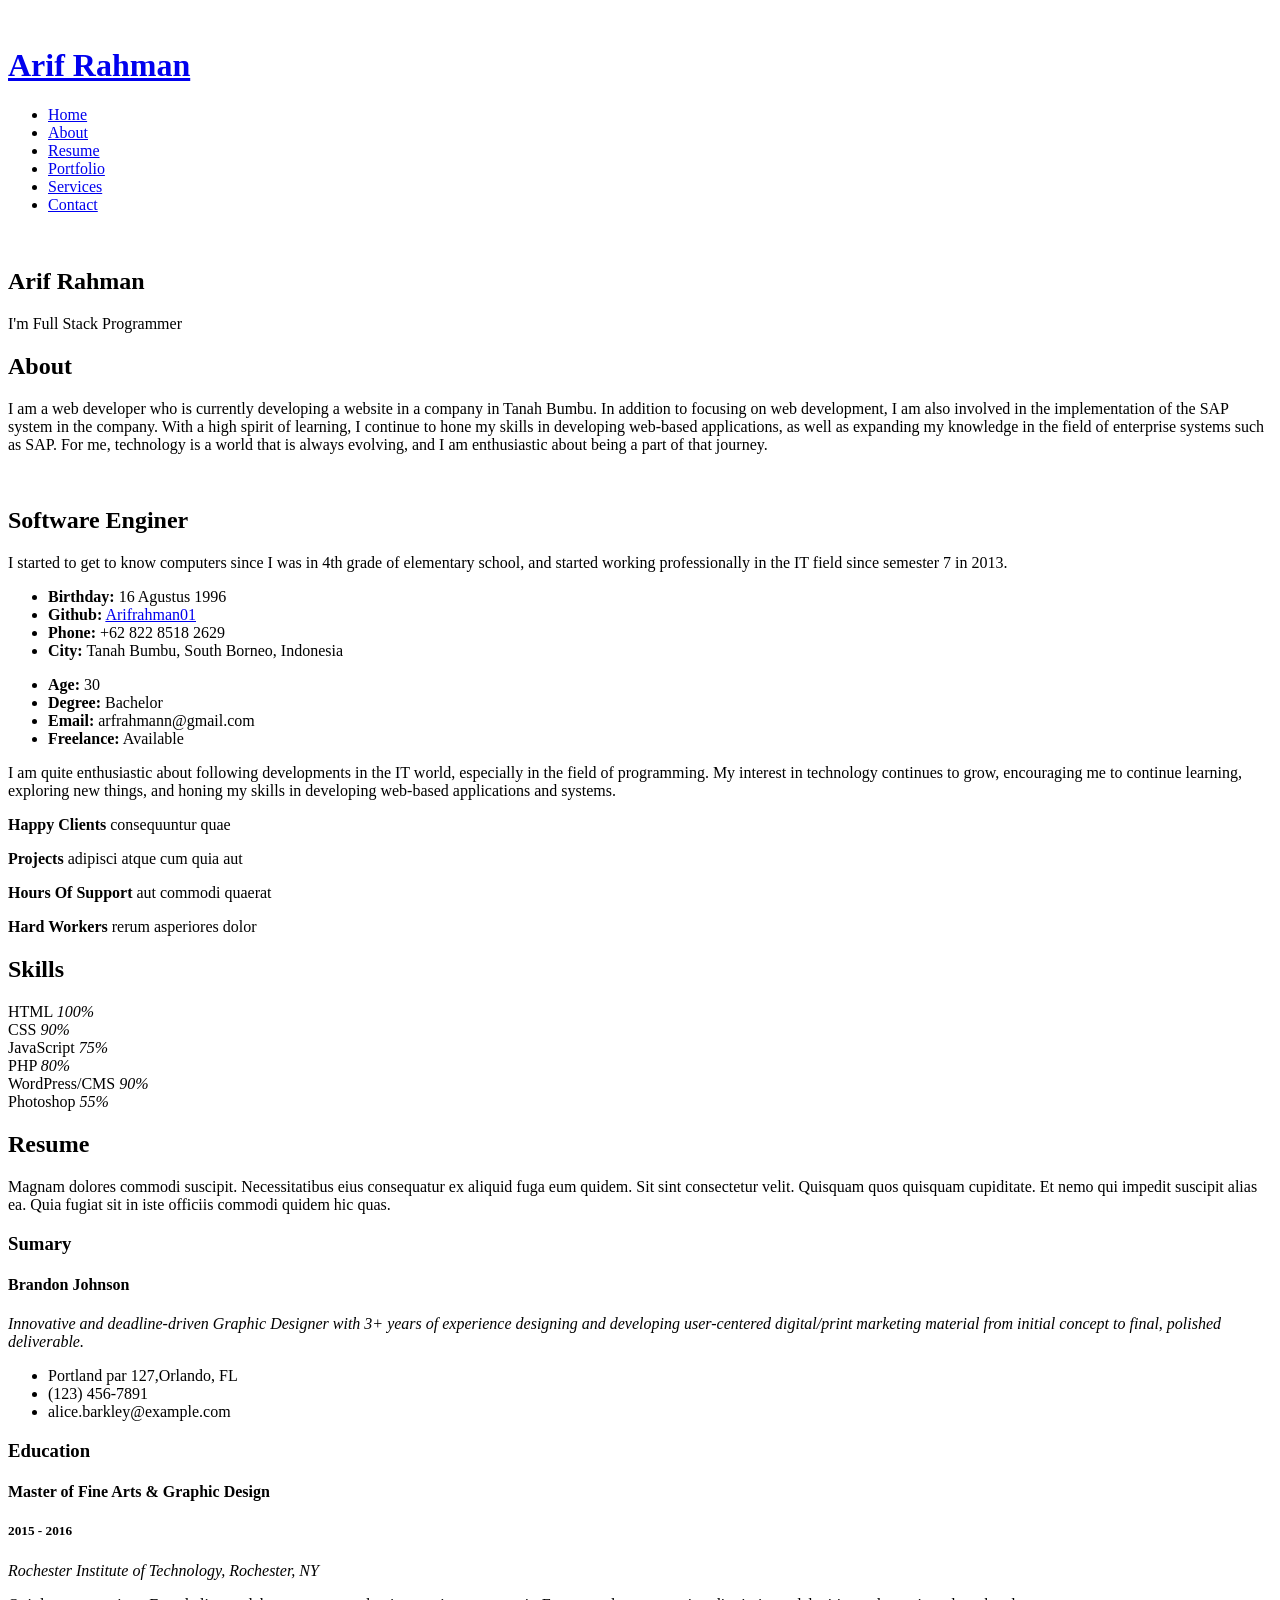
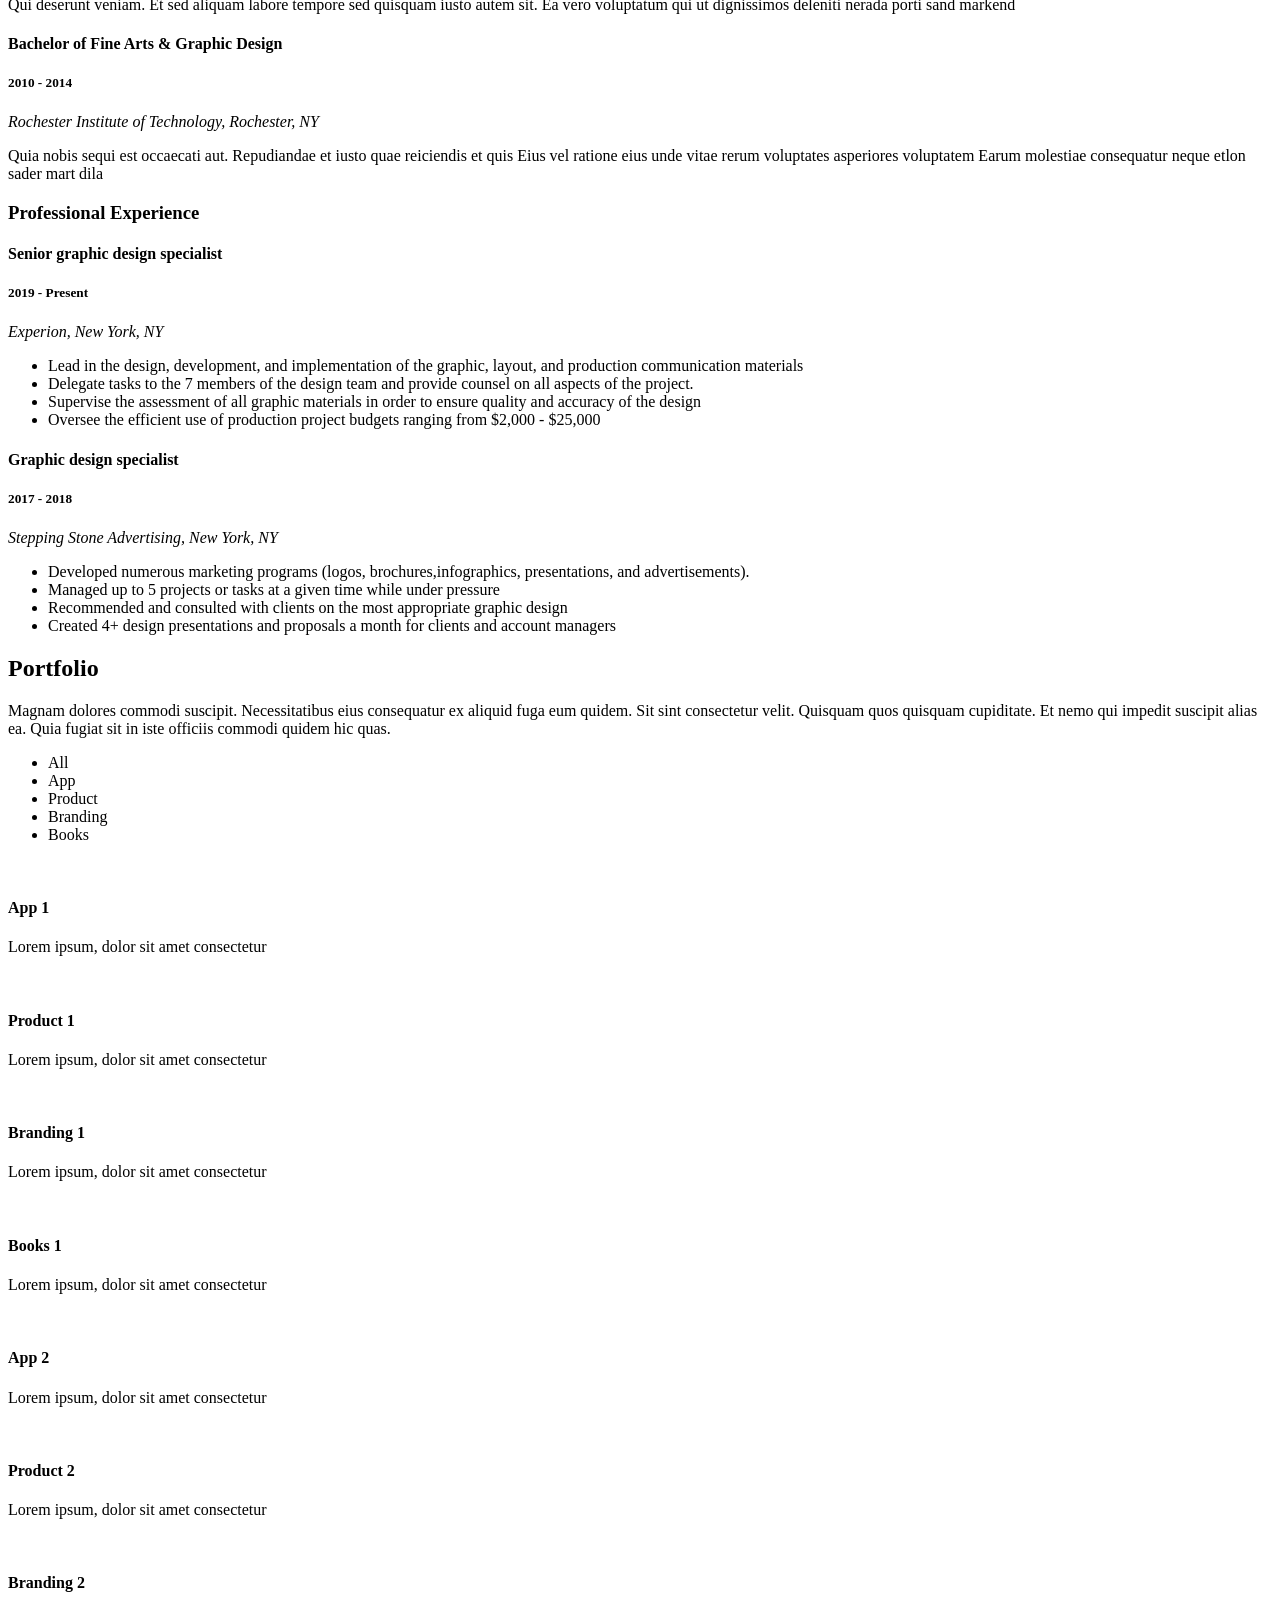
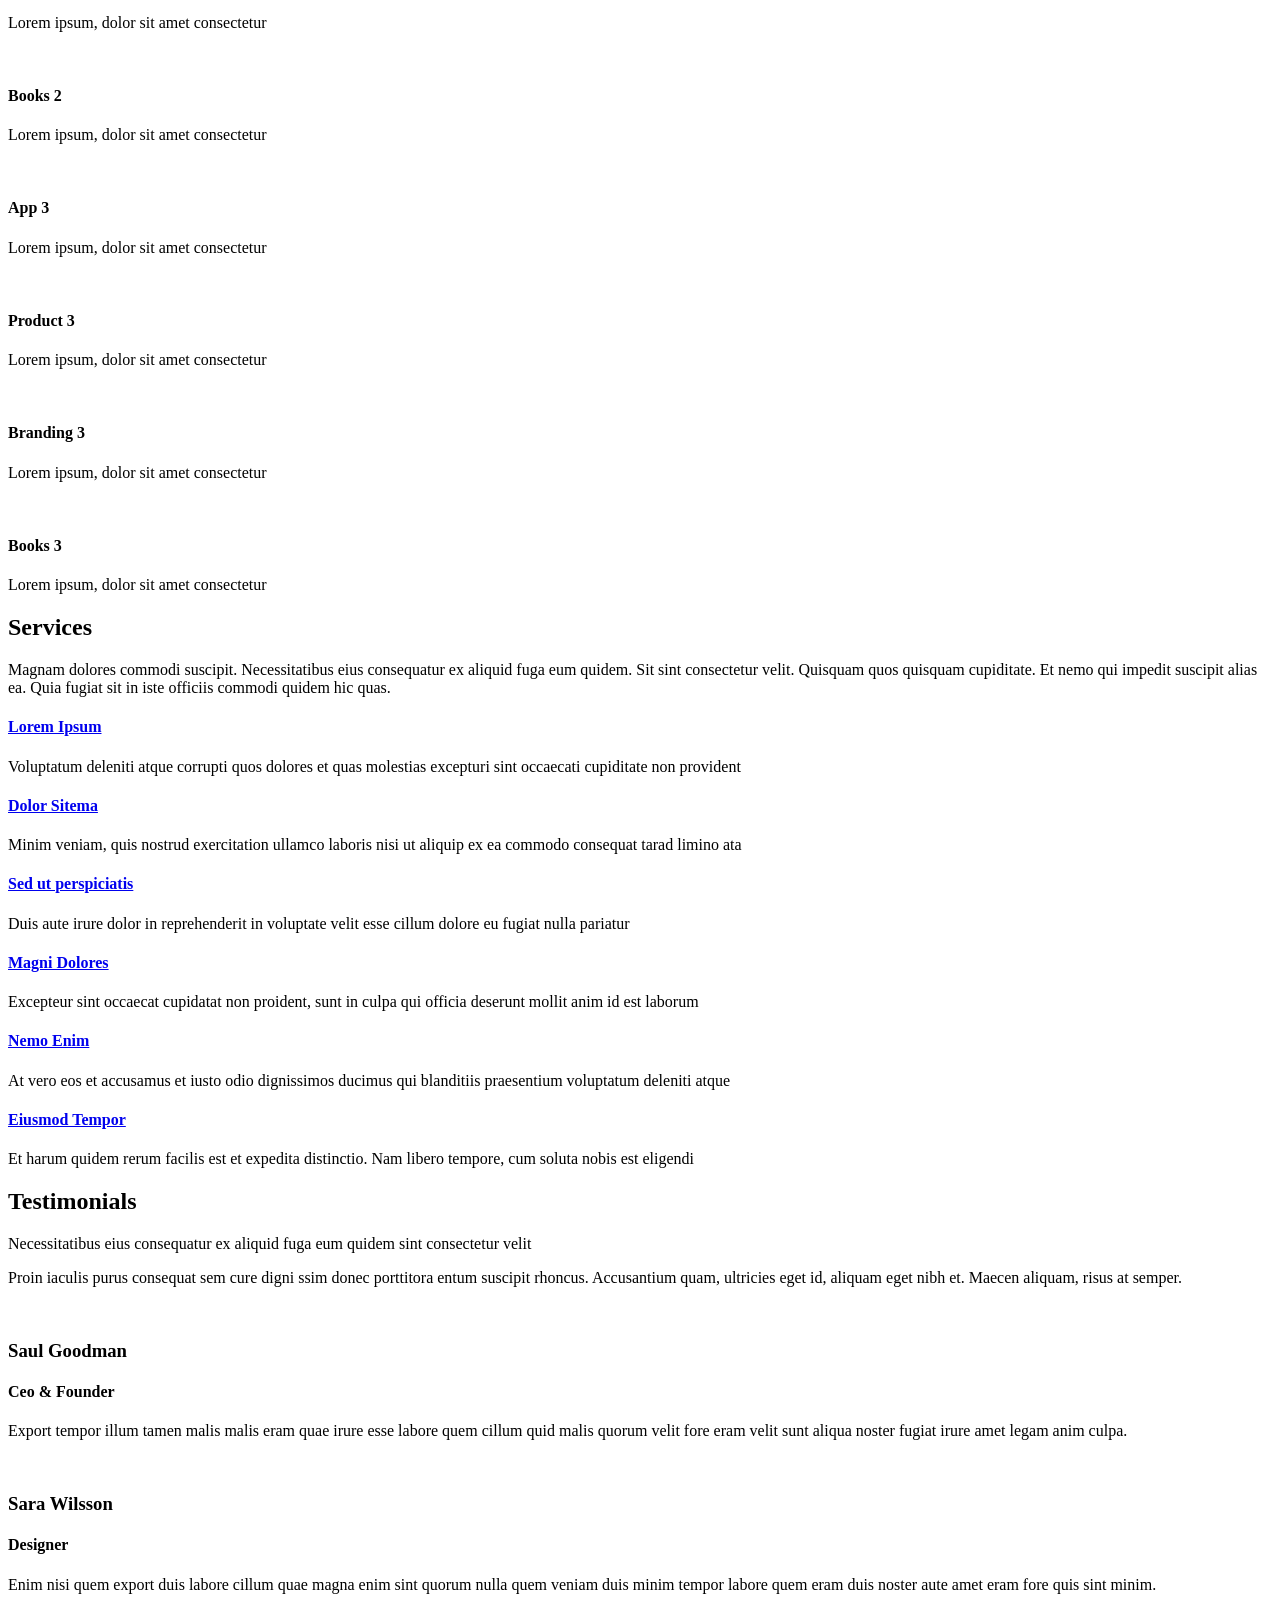
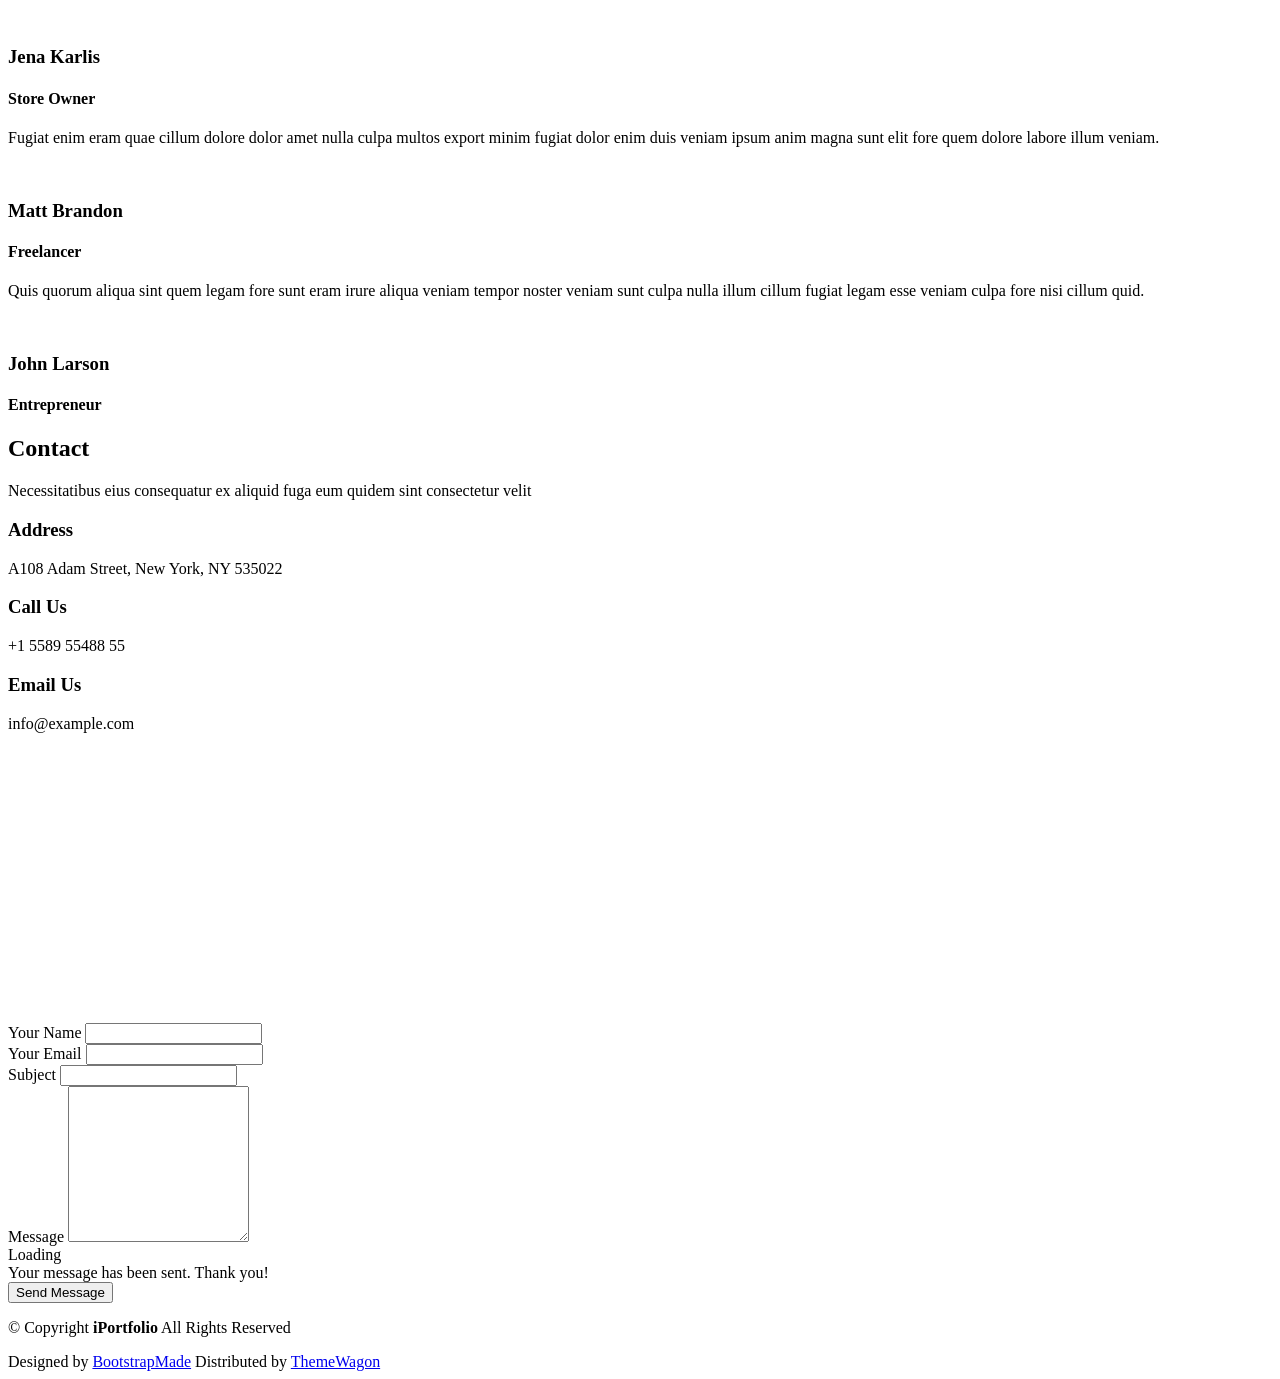
==== index.html @ 3de0e5a0 "'init'" ====
<!DOCTYPE html>
<html lang="en">

<head>
  <meta charset="utf-8">
  <meta content="width=device-width, initial-scale=1.0" name="viewport">
  <title>Index - iPortfolio Bootstrap Template</title>
  <meta content="" name="description">
  <meta content="" name="keywords">

  <!-- Favicons -->
  <link href="assets/img/favicon.png" rel="icon">
  <link href="assets/img/apple-touch-icon.png" rel="apple-touch-icon">

  <!-- Fonts -->
  <link href="https://fonts.googleapis.com" rel="preconnect">
  <link href="https://fonts.gstatic.com" rel="preconnect" crossorigin>
  <link href="https://fonts.googleapis.com/css2?family=Roboto:ital,wght@0,100;0,300;0,400;0,500;0,700;0,900;1,100;1,300;1,400;1,500;1,700;1,900&family=Poppins:ital,wght@0,100;0,200;0,300;0,400;0,500;0,600;0,700;0,800;0,900;1,100;1,200;1,300;1,400;1,500;1,600;1,700;1,800;1,900&family=Raleway:ital,wght@0,100;0,200;0,300;0,400;0,500;0,600;0,700;0,800;0,900;1,100;1,200;1,300;1,400;1,500;1,600;1,700;1,800;1,900&display=swap" rel="stylesheet">

  <!-- Vendor CSS Files -->
  <link href="assets/vendor/bootstrap/css/bootstrap.min.css" rel="stylesheet">
  <link href="assets/vendor/bootstrap-icons/bootstrap-icons.css" rel="stylesheet">
  <link href="assets/vendor/aos/aos.css" rel="stylesheet">
  <link href="assets/vendor/glightbox/css/glightbox.min.css" rel="stylesheet">
  <link href="assets/vendor/swiper/swiper-bundle.min.css" rel="stylesheet">

  <link href="assets/css/main.css" rel="stylesheet">

</head>

<body class="index-page">

  <header id="header" class="header dark-background d-flex flex-column">
    <i class="header-toggle d-xl-none bi bi-list"></i>

    <div class="profile-img">
      <img src="assets/img/my-profile-img.jpg" alt="" class="img-fluid rounded-circle">
    </div>

    <a href="index.html" class="logo d-flex align-items-center justify-content-center">
      <h1 class="sitename">Arif Rahman</h1>
    </a>

    <div class="social-links text-center">
      <a href="https://www.facebook.com/aerif.net" class="facebook"><i class="bi bi-facebook"></i></a>
      <a href="https://www.instagram.com/arf_rahmn/" class="instagram"><i class="bi bi-instagram"></i></a>
      <a href="https://www.linkedin.com/in/arif-rahman-0b7892209/" class="linkedin"><i class="bi bi-linkedin"></i></a>
    </div>

    <nav id="navmenu" class="navmenu">
      <ul>
        <li><a href="#hero" class="active"><i class="bi bi-house navicon"></i>Home</a></li>
        <li><a href="#about"><i class="bi bi-person navicon"></i> About</a></li>
        <li><a href="#resume"><i class="bi bi-file-earmark-text navicon"></i> Resume</a></li>
        <li><a href="#portfolio"><i class="bi bi-images navicon"></i> Portfolio</a></li>
        <li><a href="#services"><i class="bi bi-hdd-stack navicon"></i> Services</a></li>
        <!-- <li class="dropdown"><a href="#"><i class="bi bi-menu-button navicon"></i> <span>Dropdown</span> <i class="bi bi-chevron-down toggle-dropdown"></i></a>
          <ul>
            <li><a href="#">Dropdown 1</a></li>
            <li class="dropdown"><a href="#"><span>Deep Dropdown</span> <i class="bi bi-chevron-down toggle-dropdown"></i></a>
              <ul>
                <li><a href="#">Deep Dropdown 1</a></li>
                <li><a href="#">Deep Dropdown 2</a></li>
                <li><a href="#">Deep Dropdown 3</a></li>
                <li><a href="#">Deep Dropdown 4</a></li>
                <li><a href="#">Deep Dropdown 5</a></li>
              </ul>
            </li>
            <li><a href="#">Dropdown 2</a></li>
            <li><a href="#">Dropdown 3</a></li>
            <li><a href="#">Dropdown 4</a></li>
          </ul>
        </li> -->
        <li><a href="#contact"><i class="bi bi-envelope navicon"></i> Contact</a></li>
      </ul>
    </nav>

  </header>

  <main class="main">

    <!-- Hero Section -->
    <section id="hero" class="hero section dark-background">

      <img src="assets/img/hero-bg.jpg" alt="" data-aos="fade-in" class="">

      <div class="container" data-aos="fade-up" data-aos-delay="100">
        <h2>Arif Rahman</h2>
        <p>I'm <span class="typed" data-typed-items="Softwate Enginer, Freelancer">Full Stack Programmer</span><span class="typed-cursor typed-cursor--blink" aria-hidden="true"></span><span class="typed-cursor typed-cursor--blink" aria-hidden="true"></span></p>
      </div>

    </section>

    <section id="about" class="about section">

      <!-- Section Title -->
      <div class="container section-title" data-aos="fade-up">
        <h2>About</h2>
        <p>
          I am a web developer who is currently developing a website in a company in Tanah Bumbu. In addition to focusing on web development, I am also involved in the implementation of the SAP system in the company.

With a high spirit of learning, I continue to hone my skills in developing web-based applications, as well as expanding my knowledge in the field of enterprise systems such as SAP. For me, technology is a world that is always evolving, and I am enthusiastic about being a part of that journey.
        </p>
      </div><!-- End Section Title -->

      <div class="container" data-aos="fade-up" data-aos-delay="100">

        <div class="row gy-4 justify-content-center">
          <div class="col-lg-4">
            <img src="assets/img/my-profile-img.jpg" class="img-fluid" alt="">
          </div>
          <div class="col-lg-8 content">
            <h2>Software Enginer</h2>
            <p class="fst-italic py-3">
              I started to get to know computers since I was in 4th grade of elementary school, and started working professionally in the IT field since semester 7 in 2013.
            </p>
            <div class="row">
              <div class="col-lg-6">
                <ul>
                  <li><i class="bi bi-chevron-right"></i> <strong>Birthday:</strong> <span>16 Agustus 1996</span></li>
                  <li><i class="bi bi-chevron-right"></i> <strong>Github:</strong> <span><a href="https://github.com/Arifrahman01" target="_blank">Arifrahman01</a></span></li>
                  <li><i class="bi bi-chevron-right"></i> <strong>Phone:</strong> <span>+62 822 8518 2629</span></li>
                  <li><i class="bi bi-chevron-right"></i> <strong>City:</strong> <span>Tanah Bumbu, South Borneo, Indonesia</span></li>
                </ul>
              </div>
              <div class="col-lg-6">
                <ul>
                  <li><i class="bi bi-chevron-right"></i> <strong>Age:</strong> <span id="age"></span></li>

                  <li><i class="bi bi-chevron-right"></i> <strong>Degree:</strong> <span>Bachelor</span></li>
                  <li><i class="bi bi-chevron-right"></i> <strong>Email:</strong> <span>arfrahmann@gmail.com</span></li>
                  <li><i class="bi bi-chevron-right"></i> <strong>Freelance:</strong> <span>Available</span></li>
                </ul>
              </div>
            </div>
            <p class="py-3">
              I am quite enthusiastic about following developments in the IT world, especially in the field of programming. My interest in technology continues to grow, encouraging me to continue learning, exploring new things, and honing my skills in developing web-based applications and systems.
            </p>
          </div>
          
        </div>

      </div>

    </section><!-- /About Section -->

    <!-- Stats Section -->
    <section id="stats" class="stats section">

      <div class="container" data-aos="fade-up" data-aos-delay="100">

        <div class="row gy-4">

          <div class="col-lg-3 col-md-6">
            <div class="stats-item">
              <i class="bi bi-emoji-smile"></i>
              <span data-purecounter-start="0" data-purecounter-end="232" data-purecounter-duration="1" class="purecounter"></span>
              <p><strong>Happy Clients</strong> <span>consequuntur quae</span></p>
            </div>
          </div><!-- End Stats Item -->

          <div class="col-lg-3 col-md-6">
            <div class="stats-item">
              <i class="bi bi-journal-richtext"></i>
              <span data-purecounter-start="0" data-purecounter-end="521" data-purecounter-duration="1" class="purecounter"></span>
              <p><strong>Projects</strong> <span>adipisci atque cum quia aut</span></p>
            </div>
          </div><!-- End Stats Item -->

          <div class="col-lg-3 col-md-6">
            <div class="stats-item">
              <i class="bi bi-headset"></i>
              <span data-purecounter-start="0" data-purecounter-end="1453" data-purecounter-duration="1" class="purecounter"></span>
              <p><strong>Hours Of Support</strong> <span>aut commodi quaerat</span></p>
            </div>
          </div><!-- End Stats Item -->

          <div class="col-lg-3 col-md-6">
            <div class="stats-item">
              <i class="bi bi-people"></i>
              <span data-purecounter-start="0" data-purecounter-end="32" data-purecounter-duration="1" class="purecounter"></span>
              <p><strong>Hard Workers</strong> <span>rerum asperiores dolor</span></p>
            </div>
          </div><!-- End Stats Item -->

        </div>

      </div>

    </section><!-- /Stats Section -->

    <!-- Skills Section -->
    <section id="skills" class="skills section light-background">

      <!-- Section Title -->
      <div class="container section-title" data-aos="fade-up">
        <h2>Skills</h2>
        <!-- <p>Necessitatibus eius consequatur ex aliquid fuga eum quidem sint consectetur velit</p> -->
      </div>
      <!-- End Section Title -->

      <div class="container" data-aos="fade-up" data-aos-delay="100">

        <div class="row skills-content skills-animation">

          <div class="col-lg-6">

            <div class="progress">
              <span class="skill"><span>HTML</span> <i class="val">100%</i></span>
              <div class="progress-bar-wrap">
                <div class="progress-bar" role="progressbar" aria-valuenow="100" aria-valuemin="0" aria-valuemax="100"></div>
              </div>
            </div><!-- End Skills Item -->

            <div class="progress">
              <span class="skill"><span>CSS</span> <i class="val">90%</i></span>
              <div class="progress-bar-wrap">
                <div class="progress-bar" role="progressbar" aria-valuenow="90" aria-valuemin="0" aria-valuemax="100"></div>
              </div>
            </div><!-- End Skills Item -->

            <div class="progress">
              <span class="skill"><span>JavaScript</span> <i class="val">75%</i></span>
              <div class="progress-bar-wrap">
                <div class="progress-bar" role="progressbar" aria-valuenow="75" aria-valuemin="0" aria-valuemax="100"></div>
              </div>
            </div><!-- End Skills Item -->

          </div>

          <div class="col-lg-6">

            <div class="progress">
              <span class="skill"><span>PHP</span> <i class="val">80%</i></span>
              <div class="progress-bar-wrap">
                <div class="progress-bar" role="progressbar" aria-valuenow="80" aria-valuemin="0" aria-valuemax="100"></div>
              </div>
            </div><!-- End Skills Item -->

            <div class="progress">
              <span class="skill"><span>WordPress/CMS</span> <i class="val">90%</i></span>
              <div class="progress-bar-wrap">
                <div class="progress-bar" role="progressbar" aria-valuenow="90" aria-valuemin="0" aria-valuemax="100"></div>
              </div>
            </div><!-- End Skills Item -->

            <div class="progress">
              <span class="skill"><span>Photoshop</span> <i class="val">55%</i></span>
              <div class="progress-bar-wrap">
                <div class="progress-bar" role="progressbar" aria-valuenow="55" aria-valuemin="0" aria-valuemax="100"></div>
              </div>
            </div><!-- End Skills Item -->

          </div>

        </div>

      </div>

    </section><!-- /Skills Section -->

    <!-- Resume Section -->
    <section id="resume" class="resume section">

      <!-- Section Title -->
      <div class="container section-title" data-aos="fade-up">
        <h2>Resume</h2>
        <p>Magnam dolores commodi suscipit. Necessitatibus eius consequatur ex aliquid fuga eum quidem. Sit sint consectetur velit. Quisquam quos quisquam cupiditate. Et nemo qui impedit suscipit alias ea. Quia fugiat sit in iste officiis commodi quidem hic quas.</p>
      </div><!-- End Section Title -->

      <div class="container">

        <div class="row">

          <div class="col-lg-6" data-aos="fade-up" data-aos-delay="100">
            <h3 class="resume-title">Sumary</h3>

            <div class="resume-item pb-0">
              <h4>Brandon Johnson</h4>
              <p><em>Innovative and deadline-driven Graphic Designer with 3+ years of experience designing and developing user-centered digital/print marketing material from initial concept to final, polished deliverable.</em></p>
              <ul>
                <li>Portland par 127,Orlando, FL</li>
                <li>(123) 456-7891</li>
                <li>alice.barkley@example.com</li>
              </ul>
            </div><!-- Edn Resume Item -->

            <h3 class="resume-title">Education</h3>
            <div class="resume-item">
              <h4>Master of Fine Arts &amp; Graphic Design</h4>
              <h5>2015 - 2016</h5>
              <p><em>Rochester Institute of Technology, Rochester, NY</em></p>
              <p>Qui deserunt veniam. Et sed aliquam labore tempore sed quisquam iusto autem sit. Ea vero voluptatum qui ut dignissimos deleniti nerada porti sand markend</p>
            </div><!-- Edn Resume Item -->

            <div class="resume-item">
              <h4>Bachelor of Fine Arts &amp; Graphic Design</h4>
              <h5>2010 - 2014</h5>
              <p><em>Rochester Institute of Technology, Rochester, NY</em></p>
              <p>Quia nobis sequi est occaecati aut. Repudiandae et iusto quae reiciendis et quis Eius vel ratione eius unde vitae rerum voluptates asperiores voluptatem Earum molestiae consequatur neque etlon sader mart dila</p>
            </div><!-- Edn Resume Item -->

          </div>

          <div class="col-lg-6" data-aos="fade-up" data-aos-delay="200">
            <h3 class="resume-title">Professional Experience</h3>
            <div class="resume-item">
              <h4>Senior graphic design specialist</h4>
              <h5>2019 - Present</h5>
              <p><em>Experion, New York, NY </em></p>
              <ul>
                <li>Lead in the design, development, and implementation of the graphic, layout, and production communication materials</li>
                <li>Delegate tasks to the 7 members of the design team and provide counsel on all aspects of the project. </li>
                <li>Supervise the assessment of all graphic materials in order to ensure quality and accuracy of the design</li>
                <li>Oversee the efficient use of production project budgets ranging from $2,000 - $25,000</li>
              </ul>
            </div><!-- Edn Resume Item -->

            <div class="resume-item">
              <h4>Graphic design specialist</h4>
              <h5>2017 - 2018</h5>
              <p><em>Stepping Stone Advertising, New York, NY</em></p>
              <ul>
                <li>Developed numerous marketing programs (logos, brochures,infographics, presentations, and advertisements).</li>
                <li>Managed up to 5 projects or tasks at a given time while under pressure</li>
                <li>Recommended and consulted with clients on the most appropriate graphic design</li>
                <li>Created 4+ design presentations and proposals a month for clients and account managers</li>
              </ul>
            </div><!-- Edn Resume Item -->

          </div>

        </div>

      </div>

    </section><!-- /Resume Section -->

    <!-- Portfolio Section -->
    <section id="portfolio" class="portfolio section light-background">

      <!-- Section Title -->
      <div class="container section-title" data-aos="fade-up">
        <h2>Portfolio</h2>
        <p>Magnam dolores commodi suscipit. Necessitatibus eius consequatur ex aliquid fuga eum quidem. Sit sint consectetur velit. Quisquam quos quisquam cupiditate. Et nemo qui impedit suscipit alias ea. Quia fugiat sit in iste officiis commodi quidem hic quas.</p>
      </div><!-- End Section Title -->

      <div class="container">

        <div class="isotope-layout" data-default-filter="*" data-layout="masonry" data-sort="original-order">

          <ul class="portfolio-filters isotope-filters" data-aos="fade-up" data-aos-delay="100">
            <li data-filter="*" class="filter-active">All</li>
            <li data-filter=".filter-app">App</li>
            <li data-filter=".filter-product">Product</li>
            <li data-filter=".filter-branding">Branding</li>
            <li data-filter=".filter-books">Books</li>
          </ul><!-- End Portfolio Filters -->

          <div class="row gy-4 isotope-container" data-aos="fade-up" data-aos-delay="200">

            <div class="col-lg-4 col-md-6 portfolio-item isotope-item filter-app">
              <div class="portfolio-content h-100">
                <img src="assets/img/portfolio/app-1.jpg" class="img-fluid" alt="">
                <div class="portfolio-info">
                  <h4>App 1</h4>
                  <p>Lorem ipsum, dolor sit amet consectetur</p>
                  <a href="assets/img/portfolio/app-1.jpg" title="App 1" data-gallery="portfolio-gallery-app" class="glightbox preview-link"><i class="bi bi-zoom-in"></i></a>
                  <a href="portfolio-details.html" title="More Details" class="details-link"><i class="bi bi-link-45deg"></i></a>
                </div>
              </div>
            </div><!-- End Portfolio Item -->

            <div class="col-lg-4 col-md-6 portfolio-item isotope-item filter-product">
              <div class="portfolio-content h-100">
                <img src="assets/img/portfolio/product-1.jpg" class="img-fluid" alt="">
                <div class="portfolio-info">
                  <h4>Product 1</h4>
                  <p>Lorem ipsum, dolor sit amet consectetur</p>
                  <a href="assets/img/portfolio/product-1.jpg" title="Product 1" data-gallery="portfolio-gallery-product" class="glightbox preview-link"><i class="bi bi-zoom-in"></i></a>
                  <a href="portfolio-details.html" title="More Details" class="details-link"><i class="bi bi-link-45deg"></i></a>
                </div>
              </div>
            </div><!-- End Portfolio Item -->

            <div class="col-lg-4 col-md-6 portfolio-item isotope-item filter-branding">
              <div class="portfolio-content h-100">
                <img src="assets/img/portfolio/branding-1.jpg" class="img-fluid" alt="">
                <div class="portfolio-info">
                  <h4>Branding 1</h4>
                  <p>Lorem ipsum, dolor sit amet consectetur</p>
                  <a href="assets/img/portfolio/branding-1.jpg" title="Branding 1" data-gallery="portfolio-gallery-branding" class="glightbox preview-link"><i class="bi bi-zoom-in"></i></a>
                  <a href="portfolio-details.html" title="More Details" class="details-link"><i class="bi bi-link-45deg"></i></a>
                </div>
              </div>
            </div><!-- End Portfolio Item -->

            <div class="col-lg-4 col-md-6 portfolio-item isotope-item filter-books">
              <div class="portfolio-content h-100">
                <img src="assets/img/portfolio/books-1.jpg" class="img-fluid" alt="">
                <div class="portfolio-info">
                  <h4>Books 1</h4>
                  <p>Lorem ipsum, dolor sit amet consectetur</p>
                  <a href="assets/img/portfolio/books-1.jpg" title="Branding 1" data-gallery="portfolio-gallery-book" class="glightbox preview-link"><i class="bi bi-zoom-in"></i></a>
                  <a href="portfolio-details.html" title="More Details" class="details-link"><i class="bi bi-link-45deg"></i></a>
                </div>
              </div>
            </div><!-- End Portfolio Item -->

            <div class="col-lg-4 col-md-6 portfolio-item isotope-item filter-app">
              <div class="portfolio-content h-100">
                <img src="assets/img/portfolio/app-2.jpg" class="img-fluid" alt="">
                <div class="portfolio-info">
                  <h4>App 2</h4>
                  <p>Lorem ipsum, dolor sit amet consectetur</p>
                  <a href="assets/img/portfolio/app-2.jpg" title="App 2" data-gallery="portfolio-gallery-app" class="glightbox preview-link"><i class="bi bi-zoom-in"></i></a>
                  <a href="portfolio-details.html" title="More Details" class="details-link"><i class="bi bi-link-45deg"></i></a>
                </div>
              </div>
            </div><!-- End Portfolio Item -->

            <div class="col-lg-4 col-md-6 portfolio-item isotope-item filter-product">
              <div class="portfolio-content h-100">
                <img src="assets/img/portfolio/product-2.jpg" class="img-fluid" alt="">
                <div class="portfolio-info">
                  <h4>Product 2</h4>
                  <p>Lorem ipsum, dolor sit amet consectetur</p>
                  <a href="assets/img/portfolio/product-2.jpg" title="Product 2" data-gallery="portfolio-gallery-product" class="glightbox preview-link"><i class="bi bi-zoom-in"></i></a>
                  <a href="portfolio-details.html" title="More Details" class="details-link"><i class="bi bi-link-45deg"></i></a>
                </div>
              </div>
            </div><!-- End Portfolio Item -->

            <div class="col-lg-4 col-md-6 portfolio-item isotope-item filter-branding">
              <div class="portfolio-content h-100">
                <img src="assets/img/portfolio/branding-2.jpg" class="img-fluid" alt="">
                <div class="portfolio-info">
                  <h4>Branding 2</h4>
                  <p>Lorem ipsum, dolor sit amet consectetur</p>
                  <a href="assets/img/portfolio/branding-2.jpg" title="Branding 2" data-gallery="portfolio-gallery-branding" class="glightbox preview-link"><i class="bi bi-zoom-in"></i></a>
                  <a href="portfolio-details.html" title="More Details" class="details-link"><i class="bi bi-link-45deg"></i></a>
                </div>
              </div>
            </div><!-- End Portfolio Item -->

            <div class="col-lg-4 col-md-6 portfolio-item isotope-item filter-books">
              <div class="portfolio-content h-100">
                <img src="assets/img/portfolio/books-2.jpg" class="img-fluid" alt="">
                <div class="portfolio-info">
                  <h4>Books 2</h4>
                  <p>Lorem ipsum, dolor sit amet consectetur</p>
                  <a href="assets/img/portfolio/books-2.jpg" title="Branding 2" data-gallery="portfolio-gallery-book" class="glightbox preview-link"><i class="bi bi-zoom-in"></i></a>
                  <a href="portfolio-details.html" title="More Details" class="details-link"><i class="bi bi-link-45deg"></i></a>
                </div>
              </div>
            </div><!-- End Portfolio Item -->

            <div class="col-lg-4 col-md-6 portfolio-item isotope-item filter-app">
              <div class="portfolio-content h-100">
                <img src="assets/img/portfolio/app-3.jpg" class="img-fluid" alt="">
                <div class="portfolio-info">
                  <h4>App 3</h4>
                  <p>Lorem ipsum, dolor sit amet consectetur</p>
                  <a href="assets/img/portfolio/app-3.jpg" title="App 3" data-gallery="portfolio-gallery-app" class="glightbox preview-link"><i class="bi bi-zoom-in"></i></a>
                  <a href="portfolio-details.html" title="More Details" class="details-link"><i class="bi bi-link-45deg"></i></a>
                </div>
              </div>
            </div><!-- End Portfolio Item -->

            <div class="col-lg-4 col-md-6 portfolio-item isotope-item filter-product">
              <div class="portfolio-content h-100">
                <img src="assets/img/portfolio/product-3.jpg" class="img-fluid" alt="">
                <div class="portfolio-info">
                  <h4>Product 3</h4>
                  <p>Lorem ipsum, dolor sit amet consectetur</p>
                  <a href="assets/img/portfolio/product-3.jpg" title="Product 3" data-gallery="portfolio-gallery-product" class="glightbox preview-link"><i class="bi bi-zoom-in"></i></a>
                  <a href="portfolio-details.html" title="More Details" class="details-link"><i class="bi bi-link-45deg"></i></a>
                </div>
              </div>
            </div><!-- End Portfolio Item -->

            <div class="col-lg-4 col-md-6 portfolio-item isotope-item filter-branding">
              <div class="portfolio-content h-100">
                <img src="assets/img/portfolio/branding-3.jpg" class="img-fluid" alt="">
                <div class="portfolio-info">
                  <h4>Branding 3</h4>
                  <p>Lorem ipsum, dolor sit amet consectetur</p>
                  <a href="assets/img/portfolio/branding-3.jpg" title="Branding 2" data-gallery="portfolio-gallery-branding" class="glightbox preview-link"><i class="bi bi-zoom-in"></i></a>
                  <a href="portfolio-details.html" title="More Details" class="details-link"><i class="bi bi-link-45deg"></i></a>
                </div>
              </div>
            </div><!-- End Portfolio Item -->

            <div class="col-lg-4 col-md-6 portfolio-item isotope-item filter-books">
              <div class="portfolio-content h-100">
                <img src="assets/img/portfolio/books-3.jpg" class="img-fluid" alt="">
                <div class="portfolio-info">
                  <h4>Books 3</h4>
                  <p>Lorem ipsum, dolor sit amet consectetur</p>
                  <a href="assets/img/portfolio/books-3.jpg" title="Branding 3" data-gallery="portfolio-gallery-book" class="glightbox preview-link"><i class="bi bi-zoom-in"></i></a>
                  <a href="portfolio-details.html" title="More Details" class="details-link"><i class="bi bi-link-45deg"></i></a>
                </div>
              </div>
            </div><!-- End Portfolio Item -->

          </div><!-- End Portfolio Container -->

        </div>

      </div>

    </section><!-- /Portfolio Section -->

    <!-- Services Section -->
    <section id="services" class="services section">

      <!-- Section Title -->
      <div class="container section-title" data-aos="fade-up">
        <h2>Services</h2>
        <p>Magnam dolores commodi suscipit. Necessitatibus eius consequatur ex aliquid fuga eum quidem. Sit sint consectetur velit. Quisquam quos quisquam cupiditate. Et nemo qui impedit suscipit alias ea. Quia fugiat sit in iste officiis commodi quidem hic quas.</p>
      </div><!-- End Section Title -->

      <div class="container">

        <div class="row gy-4">

          <div class="col-lg-4 col-md-6 service-item d-flex" data-aos="fade-up" data-aos-delay="100">
            <div class="icon flex-shrink-0"><i class="bi bi-briefcase"></i></div>
            <div>
              <h4 class="title"><a href="service-details.html" class="stretched-link">Lorem Ipsum</a></h4>
              <p class="description">Voluptatum deleniti atque corrupti quos dolores et quas molestias excepturi sint occaecati cupiditate non provident</p>
            </div>
          </div>
          <!-- End Service Item -->

          <div class="col-lg-4 col-md-6 service-item d-flex" data-aos="fade-up" data-aos-delay="200">
            <div class="icon flex-shrink-0"><i class="bi bi-card-checklist"></i></div>
            <div>
              <h4 class="title"><a href="service-details.html" class="stretched-link">Dolor Sitema</a></h4>
              <p class="description">Minim veniam, quis nostrud exercitation ullamco laboris nisi ut aliquip ex ea commodo consequat tarad limino ata</p>
            </div>
          </div><!-- End Service Item -->

          <div class="col-lg-4 col-md-6 service-item d-flex" data-aos="fade-up" data-aos-delay="300">
            <div class="icon flex-shrink-0"><i class="bi bi-bar-chart"></i></div>
            <div>
              <h4 class="title"><a href="service-details.html" class="stretched-link">Sed ut perspiciatis</a></h4>
              <p class="description">Duis aute irure dolor in reprehenderit in voluptate velit esse cillum dolore eu fugiat nulla pariatur</p>
            </div>
          </div><!-- End Service Item -->

          <div class="col-lg-4 col-md-6 service-item d-flex" data-aos="fade-up" data-aos-delay="400">
            <div class="icon flex-shrink-0"><i class="bi bi-binoculars"></i></div>
            <div>
              <h4 class="title"><a href="service-details.html" class="stretched-link">Magni Dolores</a></h4>
              <p class="description">Excepteur sint occaecat cupidatat non proident, sunt in culpa qui officia deserunt mollit anim id est laborum</p>
            </div>
          </div><!-- End Service Item -->

          <div class="col-lg-4 col-md-6 service-item d-flex" data-aos="fade-up" data-aos-delay="500">
            <div class="icon flex-shrink-0"><i class="bi bi-brightness-high"></i></div>
            <div>
              <h4 class="title"><a href="service-details.html" class="stretched-link">Nemo Enim</a></h4>
              <p class="description">At vero eos et accusamus et iusto odio dignissimos ducimus qui blanditiis praesentium voluptatum deleniti atque</p>
            </div>
          </div><!-- End Service Item -->

          <div class="col-lg-4 col-md-6 service-item d-flex" data-aos="fade-up" data-aos-delay="600">
            <div class="icon flex-shrink-0"><i class="bi bi-calendar4-week"></i></div>
            <div>
              <h4 class="title"><a href="service-details.html" class="stretched-link">Eiusmod Tempor</a></h4>
              <p class="description">Et harum quidem rerum facilis est et expedita distinctio. Nam libero tempore, cum soluta nobis est eligendi</p>
            </div>
          </div><!-- End Service Item -->

        </div>

      </div>

    </section><!-- /Services Section -->

    <!-- Testimonials Section -->
    <section id="testimonials" class="testimonials section light-background">

      <!-- Section Title -->
      <div class="container section-title" data-aos="fade-up">
        <h2>Testimonials</h2>
        <p>Necessitatibus eius consequatur ex aliquid fuga eum quidem sint consectetur velit</p>
      </div><!-- End Section Title -->

      <div class="container" data-aos="fade-up" data-aos-delay="100">

        <div class="swiper init-swiper">
          <script type="application/json" class="swiper-config">
            {
              "loop": true,
              "speed": 600,
              "autoplay": {
                "delay": 5000
              },
              "slidesPerView": "auto",
              "pagination": {
                "el": ".swiper-pagination",
                "type": "bullets",
                "clickable": true
              },
              "breakpoints": {
                "320": {
                  "slidesPerView": 1,
                  "spaceBetween": 40
                },
                "1200": {
                  "slidesPerView": 3,
                  "spaceBetween": 1
                }
              }
            }
          </script>
          <div class="swiper-wrapper">

            <div class="swiper-slide">
              <div class="testimonial-item">
                <p>
                  <i class="bi bi-quote quote-icon-left"></i>
                  <span>Proin iaculis purus consequat sem cure digni ssim donec porttitora entum suscipit rhoncus. Accusantium quam, ultricies eget id, aliquam eget nibh et. Maecen aliquam, risus at semper.</span>
                  <i class="bi bi-quote quote-icon-right"></i>
                </p>
                <img src="assets/img/testimonials/testimonials-1.jpg" class="testimonial-img" alt="">
                <h3>Saul Goodman</h3>
                <h4>Ceo &amp; Founder</h4>
              </div>
            </div><!-- End testimonial item -->

            <div class="swiper-slide">
              <div class="testimonial-item">
                <p>
                  <i class="bi bi-quote quote-icon-left"></i>
                  <span>Export tempor illum tamen malis malis eram quae irure esse labore quem cillum quid malis quorum velit fore eram velit sunt aliqua noster fugiat irure amet legam anim culpa.</span>
                  <i class="bi bi-quote quote-icon-right"></i>
                </p>
                <img src="assets/img/testimonials/testimonials-2.jpg" class="testimonial-img" alt="">
                <h3>Sara Wilsson</h3>
                <h4>Designer</h4>
              </div>
            </div><!-- End testimonial item -->

            <div class="swiper-slide">
              <div class="testimonial-item">
                <p>
                  <i class="bi bi-quote quote-icon-left"></i>
                  <span>Enim nisi quem export duis labore cillum quae magna enim sint quorum nulla quem veniam duis minim tempor labore quem eram duis noster aute amet eram fore quis sint minim.</span>
                  <i class="bi bi-quote quote-icon-right"></i>
                </p>
                <img src="assets/img/testimonials/testimonials-3.jpg" class="testimonial-img" alt="">
                <h3>Jena Karlis</h3>
                <h4>Store Owner</h4>
              </div>
            </div><!-- End testimonial item -->

            <div class="swiper-slide">
              <div class="testimonial-item">
                <p>
                  <i class="bi bi-quote quote-icon-left"></i>
                  <span>Fugiat enim eram quae cillum dolore dolor amet nulla culpa multos export minim fugiat dolor enim duis veniam ipsum anim magna sunt elit fore quem dolore labore illum veniam.</span>
                  <i class="bi bi-quote quote-icon-right"></i>
                </p>
                <img src="assets/img/testimonials/testimonials-4.jpg" class="testimonial-img" alt="">
                <h3>Matt Brandon</h3>
                <h4>Freelancer</h4>
              </div>
            </div><!-- End testimonial item -->

            <div class="swiper-slide">
              <div class="testimonial-item">
                <p>
                  <i class="bi bi-quote quote-icon-left"></i>
                  <span>Quis quorum aliqua sint quem legam fore sunt eram irure aliqua veniam tempor noster veniam sunt culpa nulla illum cillum fugiat legam esse veniam culpa fore nisi cillum quid.</span>
                  <i class="bi bi-quote quote-icon-right"></i>
                </p>
                <img src="assets/img/testimonials/testimonials-5.jpg" class="testimonial-img" alt="">
                <h3>John Larson</h3>
                <h4>Entrepreneur</h4>
              </div>
            </div><!-- End testimonial item -->

          </div>
          <div class="swiper-pagination"></div>
        </div>

      </div>

    </section><!-- /Testimonials Section -->

    <!-- Contact Section -->
    <section id="contact" class="contact section">

      <!-- Section Title -->
      <div class="container section-title" data-aos="fade-up">
        <h2>Contact</h2>
        <p>Necessitatibus eius consequatur ex aliquid fuga eum quidem sint consectetur velit</p>
      </div><!-- End Section Title -->

      <div class="container" data-aos="fade-up" data-aos-delay="100">

        <div class="row gy-4">

          <div class="col-lg-5">

            <div class="info-wrap">
              <div class="info-item d-flex" data-aos="fade-up" data-aos-delay="200">
                <i class="bi bi-geo-alt flex-shrink-0"></i>
                <div>
                  <h3>Address</h3>
                  <p>A108 Adam Street, New York, NY 535022</p>
                </div>
              </div><!-- End Info Item -->

              <div class="info-item d-flex" data-aos="fade-up" data-aos-delay="300">
                <i class="bi bi-telephone flex-shrink-0"></i>
                <div>
                  <h3>Call Us</h3>
                  <p>+1 5589 55488 55</p>
                </div>
              </div><!-- End Info Item -->

              <div class="info-item d-flex" data-aos="fade-up" data-aos-delay="400">
                <i class="bi bi-envelope flex-shrink-0"></i>
                <div>
                  <h3>Email Us</h3>
                  <p>info@example.com</p>
                </div>
              </div><!-- End Info Item -->

              <iframe src="https://www.google.com/maps/embed?pb=!1m14!1m8!1m3!1d48389.78314118045!2d-74.006138!3d40.710059!3m2!1i1024!2i768!4f13.1!3m3!1m2!1s0x89c25a22a3bda30d%3A0xb89d1fe6bc499443!2sDowntown%20Conference%20Center!5e0!3m2!1sen!2sus!4v1676961268712!5m2!1sen!2sus" frameborder="0" style="border:0; width: 100%; height: 270px;" allowfullscreen="" loading="lazy" referrerpolicy="no-referrer-when-downgrade"></iframe>
            </div>
          </div>

          <div class="col-lg-7">
            <form action="forms/contact.php" method="post" class="php-email-form" data-aos="fade-up" data-aos-delay="200">
              <div class="row gy-4">

                <div class="col-md-6">
                  <label for="name-field" class="pb-2">Your Name</label>
                  <input type="text" name="name" id="name-field" class="form-control" required="">
                </div>

                <div class="col-md-6">
                  <label for="email-field" class="pb-2">Your Email</label>
                  <input type="email" class="form-control" name="email" id="email-field" required="">
                </div>

                <div class="col-md-12">
                  <label for="subject-field" class="pb-2">Subject</label>
                  <input type="text" class="form-control" name="subject" id="subject-field" required="">
                </div>

                <div class="col-md-12">
                  <label for="message-field" class="pb-2">Message</label>
                  <textarea class="form-control" name="message" rows="10" id="message-field" required=""></textarea>
                </div>

                <div class="col-md-12 text-center">
                  <div class="loading">Loading</div>
                  <div class="error-message"></div>
                  <div class="sent-message">Your message has been sent. Thank you!</div>

                  <button type="submit">Send Message</button>
                </div>

              </div>
            </form>
          </div><!-- End Contact Form -->

        </div>

      </div>

    </section><!-- /Contact Section -->

  </main>

  <footer id="footer" class="footer position-relative light-background">

    <div class="container">
      <div class="copyright text-center ">
        <p>© <span>Copyright</span> <strong class="px-1 sitename">iPortfolio</strong> <span>All Rights Reserved</span></p>
      </div>
      <div class="credits">
        <!-- All the links in the footer should remain intact. -->
        <!-- You can delete the links only if you've purchased the pro version. -->
        <!-- Licensing information: https://bootstrapmade.com/license/ -->
        <!-- Purchase the pro version with working PHP/AJAX contact form: [buy-url] -->
        Designed by <a href="https://bootstrapmade.com/">BootstrapMade</a> Distributed by <a href="https://themewagon.com">ThemeWagon</a>
      </div>
    </div>

  </footer>

  <!-- Scroll Top -->
  <a href="#" id="scroll-top" class="scroll-top d-flex align-items-center justify-content-center"><i class="bi bi-arrow-up-short"></i></a>

  <!-- Preloader -->
  <div id="preloader"></div>

  <!-- Vendor JS Files -->
  <script src="assets/vendor/bootstrap/js/bootstrap.bundle.min.js"></script>
  <script src="assets/vendor/php-email-form/validate.js"></script>
  <script src="assets/vendor/aos/aos.js"></script>
  <script src="assets/vendor/typed.js/typed.umd.js"></script>
  <script src="assets/vendor/purecounter/purecounter_vanilla.js"></script>
  <script src="assets/vendor/waypoints/noframework.waypoints.js"></script>
  <script src="assets/vendor/glightbox/js/glightbox.min.js"></script>
  <script src="assets/vendor/imagesloaded/imagesloaded.pkgd.min.js"></script>
  <script src="assets/vendor/isotope-layout/isotope.pkgd.min.js"></script>
  <script src="assets/vendor/swiper/swiper-bundle.min.js"></script>

  <!-- Main JS File -->
  <script src="assets/js/main.js"></script>
  <script>
    // Ganti tanggal lahir sesuai dengan milikmu
    const birthDate = new Date("1996-08-16");
    const today = new Date();
  
    let age = today.getFullYear() - birthDate.getFullYear();
    const m = today.getMonth() - birthDate.getMonth();
  
    // Cek apakah ulang tahun tahun ini belum lewat
    if (m < 0 || (m === 0 && today.getDate() < birthDate.getDate())) {
      age--;
    }
  
    document.getElementById("age").textContent = age;
  </script>
  

</body>

</html>
---- assets/css/main.css ----
/**
* Template Name: iPortfolio
* Template URL: https://bootstrapmade.com/iportfolio-bootstrap-portfolio-websites-template/
* Updated: Jun 29 2024 with Bootstrap v5.3.3
* Author: BootstrapMade.com
* License: https://bootstrapmade.com/license/
*/

/*--------------------------------------------------------------
# Font & Color Variables
# Help: https://bootstrapmade.com/color-system/
--------------------------------------------------------------*/
/* Fonts */
:root {
  --default-font: "Roboto",  system-ui, -apple-system, "Segoe UI", Roboto, "Helvetica Neue", Arial, "Noto Sans", "Liberation Sans", sans-serif, "Apple Color Emoji", "Segoe UI Emoji", "Segoe UI Symbol", "Noto Color Emoji";
  --heading-font: "Raleway",  sans-serif;
  --nav-font: "Poppins",  sans-serif;
}

/* Global Colors - The following color variables are used throughout the website. Updating them here will change the color scheme of the entire website */
:root { 
  --background-color: #ffffff; /* Background color for the entire website, including individual sections */
  --default-color: #272829; /* Default color used for the majority of the text content across the entire website */
  --heading-color: #050d18; /* Color for headings, subheadings and title throughout the website */
  --accent-color: #149ddd; /* Accent color that represents your brand on the website. It's used for buttons, links, and other elements that need to stand out */
  --surface-color: #ffffff; /* The surface color is used as a background of boxed elements within sections, such as cards, icon boxes, or other elements that require a visual separation from the global background. */
  --contrast-color: #ffffff; /* Contrast color for text, ensuring readability against backgrounds of accent, heading, or default colors. */
}

/* Nav Menu Colors - The following color variables are used specifically for the navigation menu. They are separate from the global colors to allow for more customization options */
:root {
  --nav-color: #a8a9b4;  /* The default color of the main navmenu links */
  --nav-hover-color: #ffffff; /* Applied to main navmenu links when they are hovered over or active */
  --nav-mobile-background-color: #040b14; /* Used as the background color for mobile navigation menu */
  --nav-dropdown-background-color: #040b14; /* Used as the background color for dropdown items that appear when hovering over primary navigation items */
  --nav-dropdown-color: #a8a9b4; /* Used for navigation links of the dropdown items in the navigation menu. */
  --nav-dropdown-hover-color: #ffffff; /* Similar to --nav-hover-color, this color is applied to dropdown navigation links when they are hovered over. */
}

/* Color Presets - These classes override global colors when applied to any section or element, providing reuse of the sam color scheme. */

.light-background {
  --background-color: #f4fafd;
  --surface-color: #ffffff;
}

.dark-background {
  --background-color: #040b14;
  --default-color: #ffffff;
  --heading-color: #ffffff;
  --surface-color: #151f2b;
  --contrast-color: #ffffff;
}

/* Smooth scroll */
:root {
  scroll-behavior: smooth;
}

/*--------------------------------------------------------------
# General Styling & Shared Classes
--------------------------------------------------------------*/
body {
  color: var(--default-color);
  background-color: var(--background-color);
  font-family: var(--default-font);
}

a {
  color: var(--accent-color);
  text-decoration: none;
  transition: 0.3s;
}

a:hover {
  color: color-mix(in srgb, var(--accent-color), transparent 25%);
  text-decoration: none;
}

h1,
h2,
h3,
h4,
h5,
h6 {
  color: var(--heading-color);
  font-family: var(--heading-font);
}

/* PHP Email Form Messages
------------------------------*/
.php-email-form .error-message {
  display: none;
  background: #df1529;
  color: #ffffff;
  text-align: left;
  padding: 15px;
  margin-bottom: 24px;
  font-weight: 600;
}

.php-email-form .sent-message {
  display: none;
  color: #ffffff;
  background: #059652;
  text-align: center;
  padding: 15px;
  margin-bottom: 24px;
  font-weight: 600;
}

.php-email-form .loading {
  display: none;
  background: var(--surface-color);
  text-align: center;
  padding: 15px;
  margin-bottom: 24px;
}

.php-email-form .loading:before {
  content: "";
  display: inline-block;
  border-radius: 50%;
  width: 24px;
  height: 24px;
  margin: 0 10px -6px 0;
  border: 3px solid var(--accent-color);
  border-top-color: var(--surface-color);
  animation: php-email-form-loading 1s linear infinite;
}

@keyframes php-email-form-loading {
  0% {
    transform: rotate(0deg);
  }

  100% {
    transform: rotate(360deg);
  }
}

/*--------------------------------------------------------------
# Global Header
--------------------------------------------------------------*/
.header {
  color: var(--default-color);
  background-color: var(--background-color);
  position: fixed;
  top: 0;
  left: 0;
  bottom: 0;
  padding: 0 15px;
  width: 300px;
  transition: all ease-in-out 0.3s;
  overflow-y: auto;
  z-index: 997;
  border-right: 1px solid color-mix(in srgb, var(--default-color), transparent 90%);
}

.header .profile-img img {
  margin: 15px auto;
  display: block;
  width: 120px;
  border: 8px solid color-mix(in srgb, var(--default-color), transparent 85%);
}

.header .logo {
  line-height: 1;
  margin-bottom: 15px;
}

.header .logo img {
  max-height: 32px;
  margin-right: 8px;
}

.header .logo h1 {
  font-size: 24px;
  margin: 0;
  font-weight: 700;
  color: var(--heading-color);
}

.header .social-links {
  margin: 0 0 20px 0;
}

.header .social-links a {
  font-size: 16px;
  display: inline-flex;
  align-items: center;
  justify-content: center;
  background: color-mix(in srgb, var(--default-color), transparent 90%);
  color: var(--default-color);
  margin: 0 2px;
  border-radius: 50%;
  text-align: center;
  width: 40px;
  height: 40px;
  transition: 0.3s;
}

.header .social-links a:hover {
  color: var(--contrast-color);
  background: var(--accent-color);
}

@media (min-width: 1200px) {

  .header~main,
  .header~#footer {
    margin-left: 300px;
  }
}

@media (max-width: 1199px) {
  .header {
    left: -100%;
  }
}

.header.header-show {
  left: 0;
}

.header .header-toggle {
  color: var(--contrast-color);
  background-color: var(--accent-color);
  font-size: 22px;
  display: flex;
  align-items: center;
  justify-content: center;
  width: 40px;
  height: 40px;
  border-radius: 50%;
  cursor: pointer;
  position: fixed;
  top: 15px;
  right: 15px;
  z-index: 9999;
  transition: background-color 0.3s;
}

.header .header-toggle:hover {
  color: var(--contrast-color);
  background-color: color-mix(in srgb, var(--accent-color) 90%, white 15%);
}

/*--------------------------------------------------------------
# Navigation Menu
--------------------------------------------------------------*/
.mobile-nav-toggle {
  display: none;
}

.navmenu {
  padding: 0;
  z-index: 9997;
}

.navmenu ul {
  list-style: none;
  padding: 0 0 20px 0;
  margin: 0;
}

.navmenu a,
.navmenu a:focus {
  color: var(--nav-color);
  padding: 15px 10px;
  font-family: var(--nav-font);
  font-size: 16px;
  font-weight: 400;
  display: flex;
  align-items: center;
  white-space: nowrap;
  transition: 0.3s;
  width: 100%;
}

.navmenu a .navicon,
.navmenu a:focus .navicon {
  font-size: 20px;
  margin-right: 10px;
}

.navmenu a .toggle-dropdown,
.navmenu a:focus .toggle-dropdown {
  font-size: 12px;
  line-height: 0;
  margin-left: auto;
  width: 30px;
  height: 30px;
  display: flex;
  align-items: center;
  justify-content: center;
  border-radius: 50%;
  transition: 0.3s;
  flex-shrink: 0;
  background-color: color-mix(in srgb, var(--accent-color), transparent 90%);
}

.navmenu a .toggle-dropdown:hover,
.navmenu a:focus .toggle-dropdown:hover {
  background-color: var(--accent-color);
  color: var(--contrast-color);
}

.navmenu a:hover,
.navmenu .active,
.navmenu .active:focus {
  color: var(--nav-hover-color);
}

.navmenu a:hover .navicon,
.navmenu .active .navicon,
.navmenu .active:focus .navicon {
  color: var(--accent-color);
}

.navmenu .active .toggle-dropdown,
.navmenu .active:focus .toggle-dropdown {
  background-color: var(--accent-color);
  color: var(--contrast-color);
  transform: rotate(180deg);
}

.navmenu .dropdown {
  display: block;
}

.navmenu .dropdown a,
.navmenu .dropdown a:focus {
  color: --nav-dropdown-color;
}

.navmenu .dropdown a:hover,
.navmenu .dropdown .active,
.navmenu .dropdown .active:focus {
  color: var(--nav-dropdown-hover-color);
}

.navmenu .dropdown ul {
  position: static;
  display: none;
  z-index: 99;
  padding: 5px 10px;
  margin: 5px 10px;
  background-color: var(--nav-dropdown-background-color);
  border: 1px solid color-mix(in srgb, var(--default-color), transparent 90%);
  box-shadow: none;
  transition: all 0.5s ease-in-out;
}

.navmenu .dropdown ul ul {
  background-color: rgba(33, 37, 41, 0.1);
}

.navmenu .dropdown>.dropdown-active {
  display: block;
  background-color: rgba(33, 37, 41, 0.03);
}

/*--------------------------------------------------------------
# Global Footer
--------------------------------------------------------------*/
.footer {
  color: var(--default-color);
  background-color: var(--background-color);
  font-size: 14px;
  padding: 40px 0;
  position: relative;
  border-top: 1px solid color-mix(in srgb, var(--default-color), transparent 90%);
}

.footer .copyright p {
  margin-bottom: 0;
}

.footer .credits {
  margin-top: 4px;
  font-size: 13px;
  text-align: center;
}

/*--------------------------------------------------------------
# Preloader
--------------------------------------------------------------*/
#preloader {
  position: fixed;
  inset: 0;
  z-index: 999999;
  overflow: hidden;
  background: var(--background-color);
  transition: all 0.6s ease-out;
}

#preloader:before {
  content: "";
  position: fixed;
  top: calc(50% - 30px);
  left: calc(50% - 30px);
  border: 6px solid #ffffff;
  border-color: var(--accent-color) transparent var(--accent-color) transparent;
  border-radius: 50%;
  width: 60px;
  height: 60px;
  animation: animate-preloader 1.5s linear infinite;
}

@keyframes animate-preloader {
  0% {
    transform: rotate(0deg);
  }

  100% {
    transform: rotate(360deg);
  }
}

/*--------------------------------------------------------------
# Scroll Top Button
--------------------------------------------------------------*/
.scroll-top {
  position: fixed;
  visibility: hidden;
  opacity: 0;
  right: 15px;
  bottom: -15px;
  z-index: 99999;
  background-color: var(--accent-color);
  width: 44px;
  height: 44px;
  border-radius: 50px;
  transition: all 0.4s;
}

.scroll-top i {
  font-size: 24px;
  color: var(--contrast-color);
  line-height: 0;
}

.scroll-top:hover {
  background-color: color-mix(in srgb, var(--accent-color), transparent 20%);
  color: var(--contrast-color);
}

.scroll-top.active {
  visibility: visible;
  opacity: 1;
  bottom: 15px;
}

/*--------------------------------------------------------------
# Disable aos animation delay on mobile devices
--------------------------------------------------------------*/
@media screen and (max-width: 768px) {
  [data-aos-delay] {
    transition-delay: 0 !important;
  }
}

/*--------------------------------------------------------------
# Global Page Titles & Breadcrumbs
--------------------------------------------------------------*/
.page-title {
  color: var(--default-color);
  background-color: var(--background-color);
  padding: 25px 0;
  position: relative;
}

.page-title h1 {
  font-size: 24px;
  font-weight: 700;
}

.page-title .breadcrumbs ol {
  display: flex;
  flex-wrap: wrap;
  list-style: none;
  padding: 0;
  margin: 0;
  font-size: 14px;
  font-weight: 400;
}

.page-title .breadcrumbs ol li+li {
  padding-left: 10px;
}

.page-title .breadcrumbs ol li+li::before {
  content: "/";
  display: inline-block;
  padding-right: 10px;
  color: color-mix(in srgb, var(--default-color), transparent 70%);
}

/*--------------------------------------------------------------
# Global Sections
--------------------------------------------------------------*/
section,
.section {
  color: var(--default-color);
  background-color: var(--background-color);
  padding: 60px 0;
  overflow: clip;
}

/*--------------------------------------------------------------
# Global Section Titles
--------------------------------------------------------------*/
.section-title {
  padding-bottom: 60px;
  position: relative;
}

.section-title h2 {
  font-size: 32px;
  font-weight: 700;
  margin-bottom: 20px;
  padding-bottom: 20px;
  position: relative;
}

.section-title h2:after {
  content: "";
  position: absolute;
  display: block;
  width: 50px;
  height: 3px;
  background: var(--accent-color);
  left: 0;
  bottom: 0;
}

.section-title p {
  margin-bottom: 0;
}

/*--------------------------------------------------------------
# Hero Section
--------------------------------------------------------------*/
.hero {
  width: 100%;
  min-height: 100vh;
  position: relative;
  padding: 80px 0;
  display: flex;
  align-items: center;
  justify-content: center;
}

.hero img {
  position: absolute;
  inset: 0;
  display: block;
  width: 100%;
  height: 100%;
  object-fit: cover;
  z-index: 1;
}

.hero:before {
  content: "";
  background: color-mix(in srgb, var(--background-color), transparent 70%);
  position: absolute;
  inset: 0;
  z-index: 2;
}

.hero .container {
  position: relative;
  z-index: 3;
}

.hero h2 {
  margin: 0;
  font-size: 64px;
  font-weight: 700;
}

.hero p {
  margin: 5px 0 0 0;
  font-size: 26px;
}

.hero p span {
  letter-spacing: 1px;
  border-bottom: 2px solid var(--accent-color);
}

.hero .social-links {
  margin-top: 25px;
}

.hero .social-links a {
  font-size: 24px;
  display: inline-block;
  color: color-mix(in srgb, var(--default-color), transparent 50%);
  line-height: 1;
  margin-right: 20px;
  transition: 0.3s;
}

.hero .social-links a:hover {
  color: var(--accent-color);
}

@media (max-width: 768px) {
  .hero h2 {
    font-size: 32px;
  }

  .hero p {
    font-size: 20px;
  }
}

/*--------------------------------------------------------------
# About Section
--------------------------------------------------------------*/
.about .content h2 {
  font-weight: 700;
  font-size: 24px;
}

.about .content ul {
  list-style: none;
  padding: 0;
}

.about .content ul li {
  margin-bottom: 20px;
  display: flex;
  align-items: center;
}

.about .content ul strong {
  margin-right: 10px;
}

.about .content ul i {
  font-size: 16px;
  margin-right: 5px;
  color: var(--accent-color);
  line-height: 0;
}

/*--------------------------------------------------------------
# Stats Section
--------------------------------------------------------------*/
.stats .stats-item {
  padding: 30px;
  width: 100%;
}

.stats .stats-item i {
  color: var(--accent-color);
  display: block;
  font-size: 44px;
  float: left;
  line-height: 0;
}

.stats .stats-item .purecounter {
  color: var(--heading-color);
  font-size: 48px;
  line-height: 40px;
  display: block;
  font-weight: 700;
  margin-left: 60px;
}

.stats .stats-item p {
  color: color-mix(in srgb, var(--default-color), transparent 40%);
  padding: 15px 0 0 0;
  margin: 0 0 0 60px;
  font-family: var(--heading-font);
  font-size: 14px;
}

/*--------------------------------------------------------------
# Skills Section
--------------------------------------------------------------*/
.skills .progress {
  height: 60px;
  display: block;
  background: none;
  border-radius: 0;
}

.skills .progress .skill {
  color: var(--heading-color);
  padding: 0;
  margin: 0 0 6px 0;
  text-transform: uppercase;
  display: block;
  font-weight: 600;
  font-family: var(--heading-font);
}

.skills .progress .skill .val {
  float: right;
  font-style: normal;
}

.skills .progress-bar-wrap {
  background: color-mix(in srgb, var(--default-color), transparent 90%);
  height: 10px;
}

.skills .progress-bar {
  width: 1px;
  height: 10px;
  transition: 0.9s;
  background-color: var(--accent-color);
}

/*--------------------------------------------------------------
# Resume Section
--------------------------------------------------------------*/
.resume .resume-title {
  color: var(--heading-color);
  font-size: 26px;
  font-weight: 700;
  margin-top: 20px;
  margin-bottom: 20px;
}

.resume .resume-item {
  padding: 0 0 20px 20px;
  margin-top: -2px;
  border-left: 2px solid var(--accent-color);
  position: relative;
}

.resume .resume-item h4 {
  line-height: 18px;
  font-size: 18px;
  font-weight: 600;
  text-transform: uppercase;
  color: color-mix(in srgb, var(--default-color), transparent 20%);
  margin-bottom: 10px;
}

.resume .resume-item h5 {
  font-size: 16px;
  padding: 5px 15px;
  display: inline-block;
  font-weight: 600;
  margin-bottom: 10px;
}

.resume .resume-item ul {
  padding-left: 20px;
}

.resume .resume-item ul li {
  padding-bottom: 10px;
}

.resume .resume-item:last-child {
  padding-bottom: 0;
}

.resume .resume-item::before {
  content: "";
  position: absolute;
  width: 16px;
  height: 16px;
  border-radius: 50px;
  left: -9px;
  top: 0;
  background: var(--background-color);
  border: 2px solid var(--accent-color);
}

/*--------------------------------------------------------------
# Portfolio Section
--------------------------------------------------------------*/
.portfolio .portfolio-filters {
  padding: 0;
  margin: 0 auto 20px auto;
  list-style: none;
  text-align: center;
}

.portfolio .portfolio-filters li {
  cursor: pointer;
  display: inline-block;
  padding: 0;
  font-size: 14px;
  font-weight: 400;
  margin: 0 10px;
  line-height: 1;
  text-transform: uppercase;
  margin-bottom: 10px;
  transition: all 0.3s ease-in-out;
}

.portfolio .portfolio-filters li:hover,
.portfolio .portfolio-filters li.filter-active {
  color: var(--accent-color);
}

.portfolio .portfolio-filters li:first-child {
  margin-left: 0;
}

.portfolio .portfolio-filters li:last-child {
  margin-right: 0;
}

@media (max-width: 575px) {
  .portfolio .portfolio-filters li {
    font-size: 14px;
    margin: 0 5px;
  }
}

.portfolio .portfolio-content {
  position: relative;
  overflow: hidden;
}

.portfolio .portfolio-content img {
  transition: 0.3s;
}

.portfolio .portfolio-content .portfolio-info {
  opacity: 0;
  position: absolute;
  inset: 0;
  z-index: 3;
  transition: all ease-in-out 0.3s;
  background: rgba(0, 0, 0, 0.6);
  padding: 15px;
}

.portfolio .portfolio-content .portfolio-info h4 {
  font-size: 14px;
  padding: 5px 10px;
  font-weight: 400;
  color: #ffffff;
  display: inline-block;
  background-color: var(--accent-color);
}

.portfolio .portfolio-content .portfolio-info p {
  position: absolute;
  bottom: 10px;
  text-align: center;
  display: inline-block;
  left: 0;
  right: 0;
  font-size: 16px;
  font-weight: 600;
  color: rgba(255, 255, 255, 0.8);
}

.portfolio .portfolio-content .portfolio-info .preview-link,
.portfolio .portfolio-content .portfolio-info .details-link {
  position: absolute;
  left: calc(50% - 40px);
  font-size: 26px;
  top: calc(50% - 14px);
  color: #fff;
  transition: 0.3s;
  line-height: 1.2;
}

.portfolio .portfolio-content .portfolio-info .preview-link:hover,
.portfolio .portfolio-content .portfolio-info .details-link:hover {
  color: var(--accent-color);
}

.portfolio .portfolio-content .portfolio-info .details-link {
  left: 50%;
  font-size: 34px;
  line-height: 0;
}

.portfolio .portfolio-content:hover .portfolio-info {
  opacity: 1;
}

.portfolio .portfolio-content:hover img {
  transform: scale(1.1);
}

/*--------------------------------------------------------------
# Services Section
--------------------------------------------------------------*/
.services .service-item {
  position: relative;
}

.services .service-item .icon {
  background: var(--accent-color);
  display: flex;
  align-items: center;
  justify-content: center;
  width: 54px;
  height: 54px;
  border-radius: 50%;
  transition: 0.5s;
  border: 1px solid var(--accent-color);
  margin-right: 20px;
}

.services .service-item .icon i {
  color: var(--contrast-color);
  font-size: 24px;
  line-height: 0;
}

.services .service-item:hover .icon {
  background: var(--surface-color);
}

.services .service-item:hover .icon i {
  color: var(--accent-color);
}

.services .service-item .title {
  font-weight: 700;
  margin-bottom: 15px;
  font-size: 18px;
}

.services .service-item .title a {
  color: var(--heading-color);
}

.services .service-item .title a:hover {
  color: var(--accent-color);
}

.services .service-item .description {
  line-height: 24px;
  font-size: 14px;
}

/*--------------------------------------------------------------
# Testimonials Section
--------------------------------------------------------------*/
.testimonials .testimonials-carousel,
.testimonials .testimonials-slider {
  overflow: hidden;
}

.testimonials .testimonial-item {
  box-sizing: content-box;
  text-align: center;
  min-height: 320px;
}

.testimonials .testimonial-item .testimonial-img {
  width: 90px;
  border-radius: 50%;
  margin: 0 auto;
}

.testimonials .testimonial-item h3 {
  font-size: 18px;
  font-weight: bold;
  margin: 10px 0 5px 0;
}

.testimonials .testimonial-item h4 {
  font-size: 14px;
  color: color-mix(in srgb, var(--default-color), transparent 20%);
  margin: 0;
}

.testimonials .testimonial-item .quote-icon-left,
.testimonials .testimonial-item .quote-icon-right {
  color: color-mix(in srgb, var(--accent-color), transparent 40%);
  font-size: 26px;
  line-height: 0;
}

.testimonials .testimonial-item .quote-icon-left {
  display: inline-block;
  left: -5px;
  position: relative;
}

.testimonials .testimonial-item .quote-icon-right {
  display: inline-block;
  right: -5px;
  position: relative;
  top: 10px;
  transform: scale(-1, -1);
}

.testimonials .testimonial-item p {
  font-style: italic;
  margin: 0 15px 15px 15px;
  padding: 20px;
  background-color: var(--surface-color);
  position: relative;
  margin-bottom: 35px;
  border-radius: 6px;
  box-shadow: 0px 2px 15px rgba(0, 0, 0, 0.1);
}

.testimonials .testimonial-item p::after {
  content: "";
  width: 0;
  height: 0;
  border-top: 20px solid var(--surface-color);
  border-right: 20px solid transparent;
  border-left: 20px solid transparent;
  position: absolute;
  bottom: -20px;
  left: calc(50% - 20px);
}

.testimonials .swiper-wrapper {
  height: auto;
}

.testimonials .swiper-pagination {
  margin-top: 40px;
  position: relative;
}

.testimonials .swiper-pagination .swiper-pagination-bullet {
  width: 12px;
  height: 12px;
  background-color: var(--background-color);
  opacity: 1;
  border: 1px solid var(--accent-color);
}

.testimonials .swiper-pagination .swiper-pagination-bullet-active {
  background-color: var(--accent-color);
}

/*--------------------------------------------------------------
# Contact Section
--------------------------------------------------------------*/
.contact .info-wrap {
  background-color: var(--surface-color);
  box-shadow: 0px 0px 20px rgba(0, 0, 0, 0.1);
  padding: 30px;
}

@media (max-width: 575px) {
  .contact .info-wrap {
    padding: 20px;
  }
}

.contact .info-item {
  margin-bottom: 40px;
}

.contact .info-item i {
  font-size: 20px;
  color: var(--accent-color);
  background: color-mix(in srgb, var(--accent-color), transparent 92%);
  width: 44px;
  height: 44px;
  display: flex;
  justify-content: center;
  align-items: center;
  border-radius: 50px;
  transition: all 0.3s ease-in-out;
  margin-right: 15px;
}

.contact .info-item h3 {
  padding: 0;
  font-size: 18px;
  font-weight: 700;
  margin-bottom: 5px;
}

.contact .info-item p {
  padding: 0;
  margin-bottom: 0;
  font-size: 14px;
}

.contact .info-item:hover i {
  background: var(--accent-color);
  color: var(--contrast-color);
}

.contact .php-email-form {
  background-color: var(--surface-color);
  height: 100%;
  padding: 30px;
  box-shadow: 0px 0px 20px rgba(0, 0, 0, 0.1);
}

@media (max-width: 575px) {
  .contact .php-email-form {
    padding: 20px;
  }
}

.contact .php-email-form input[type=text],
.contact .php-email-form input[type=email],
.contact .php-email-form textarea {
  font-size: 14px;
  padding: 10px 15px;
  box-shadow: none;
  border-radius: 0;
  color: var(--default-color);
  background-color: var(--surface-color);
  border-color: color-mix(in srgb, var(--default-color), transparent 80%);
}

.contact .php-email-form input[type=text]:focus,
.contact .php-email-form input[type=email]:focus,
.contact .php-email-form textarea:focus {
  border-color: var(--accent-color);
}

.contact .php-email-form input[type=text]::placeholder,
.contact .php-email-form input[type=email]::placeholder,
.contact .php-email-form textarea::placeholder {
  color: color-mix(in srgb, var(--default-color), transparent 70%);
}

.contact .php-email-form button[type=submit] {
  color: var(--contrast-color);
  background: var(--accent-color);
  border: 0;
  padding: 10px 30px;
  transition: 0.4s;
  border-radius: 50px;
}

.contact .php-email-form button[type=submit]:hover {
  background: color-mix(in srgb, var(--accent-color), transparent 25%);
}

/*--------------------------------------------------------------
# Portfolio Details Section
--------------------------------------------------------------*/
.portfolio-details .portfolio-details-slider img {
  width: 100%;
}

.portfolio-details .portfolio-details-slider .swiper-pagination {
  margin-top: 20px;
  position: relative;
}

.portfolio-details .portfolio-details-slider .swiper-pagination .swiper-pagination-bullet {
  width: 12px;
  height: 12px;
  background-color: color-mix(in srgb, var(--default-color), transparent 85%);
  opacity: 1;
}

.portfolio-details .portfolio-details-slider .swiper-pagination .swiper-pagination-bullet-active {
  background-color: var(--accent-color);
}

.portfolio-details .portfolio-info {
  padding: 30px;
  box-shadow: 0px 0 30px rgba(0, 0, 0, 0.1);
}

.portfolio-details .portfolio-info h3 {
  font-size: 22px;
  font-weight: 700;
  margin-bottom: 20px;
  padding-bottom: 20px;
  border-bottom: 1px solid color-mix(in srgb, var(--default-color), transparent 85%);
}

.portfolio-details .portfolio-info ul {
  list-style: none;
  padding: 0;
  font-size: 15px;
}

.portfolio-details .portfolio-info ul li+li {
  margin-top: 10px;
}

.portfolio-details .portfolio-description {
  padding-top: 30px;
}

.portfolio-details .portfolio-description h2 {
  font-size: 26px;
  font-weight: 700;
  margin-bottom: 20px;
}

.portfolio-details .portfolio-description p {
  padding: 0;
  color: color-mix(in srgb, var(--default-color), transparent 30%);
}

/*--------------------------------------------------------------
# Service Details Section
--------------------------------------------------------------*/
.service-details .services-list {
  padding: 10px 30px;
  border: 1px solid color-mix(in srgb, var(--default-color), transparent 90%);
  margin-bottom: 20px;
}

.service-details .services-list a {
  display: block;
  line-height: 1;
  padding: 8px 0 8px 15px;
  border-left: 3px solid color-mix(in srgb, var(--default-color), transparent 70%);
  margin: 20px 0;
  color: color-mix(in srgb, var(--default-color), transparent 20%);
  transition: 0.3s;
}

.service-details .services-list a.active {
  color: var(--heading-color);
  font-weight: 700;
  border-color: var(--accent-color);
}

.service-details .services-list a:hover {
  border-color: var(--accent-color);
}

.service-details .services-img {
  margin-bottom: 20px;
}

.service-details h3 {
  font-size: 26px;
  font-weight: 700;
}

.service-details h4 {
  font-size: 20px;
  font-weight: 700;
}

.service-details p {
  font-size: 15px;
}

.service-details ul {
  list-style: none;
  padding: 0;
  font-size: 15px;
}

.service-details ul li {
  padding: 5px 0;
  display: flex;
  align-items: center;
}

.service-details ul i {
  font-size: 20px;
  margin-right: 8px;
  color: var(--accent-color);
}

/*--------------------------------------------------------------
# Starter Section Section
--------------------------------------------------------------*/
.starter-section {
  /* Add your styles here */
}
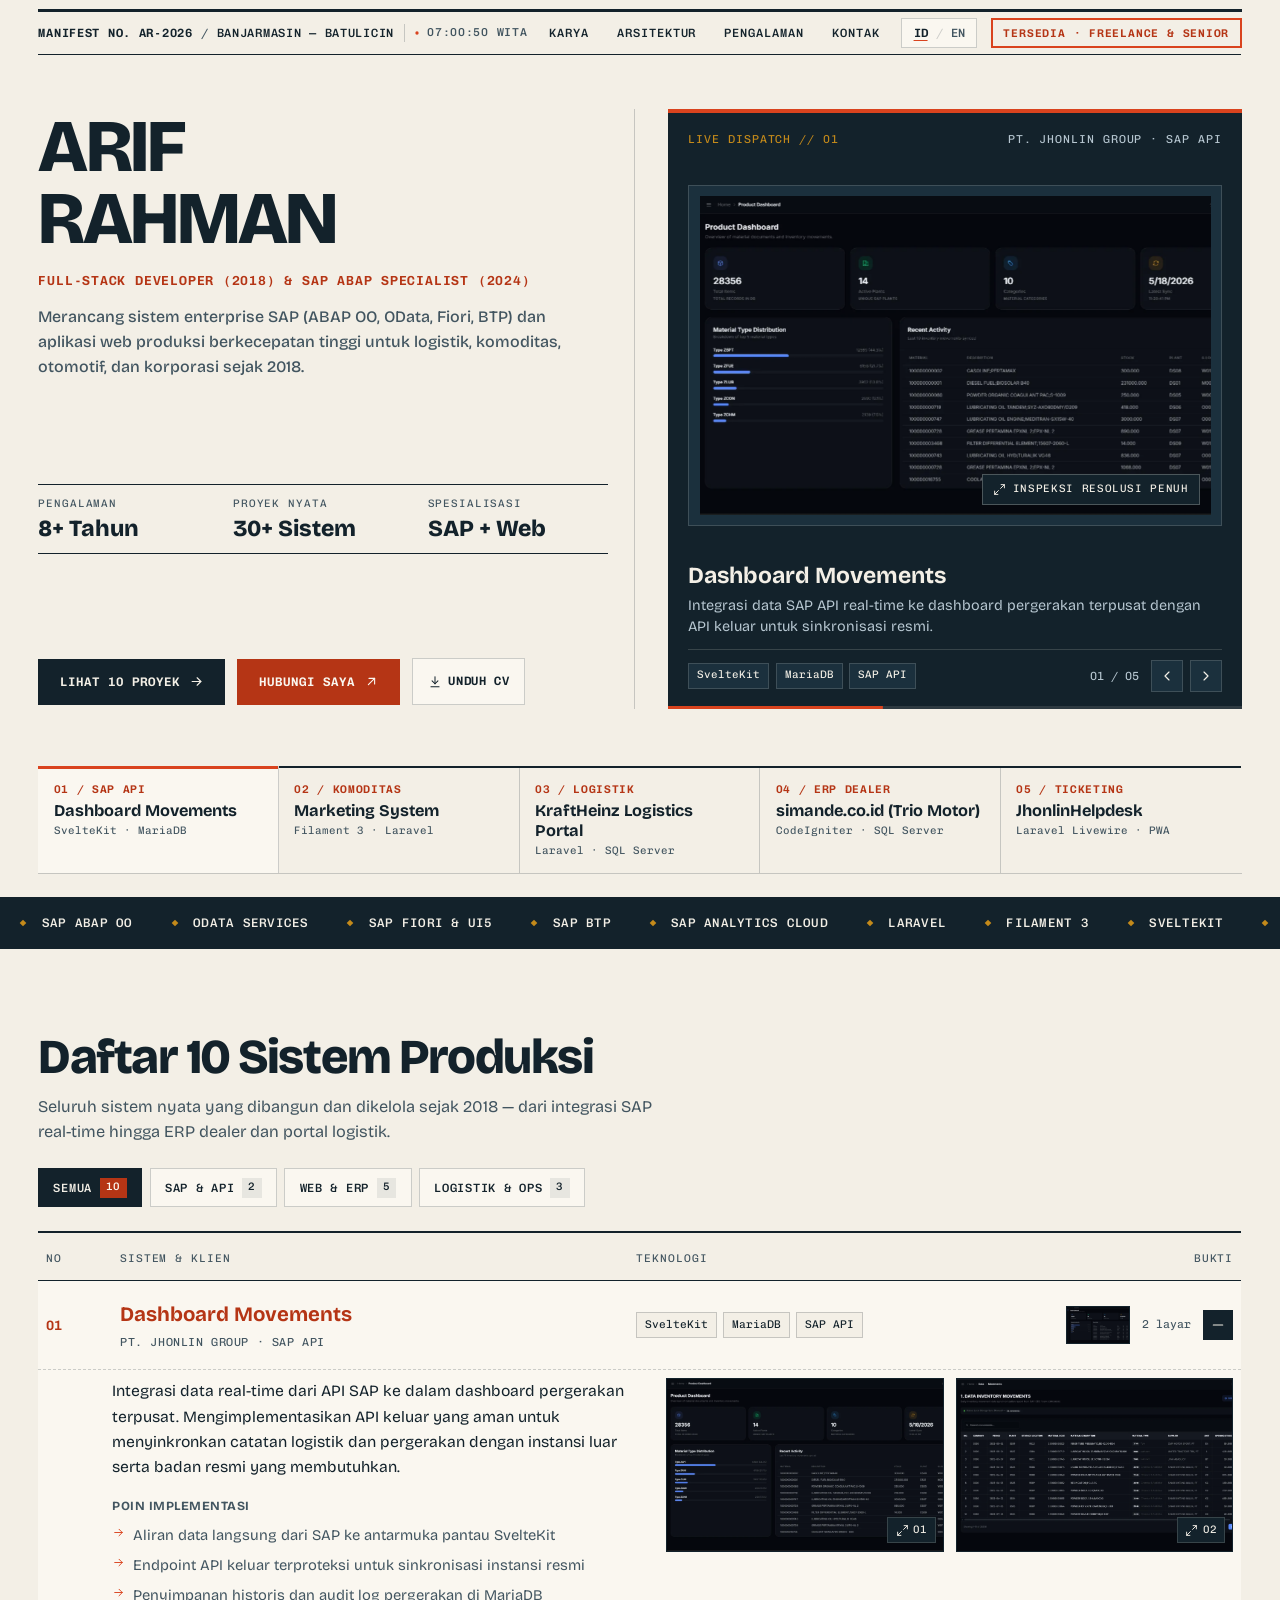
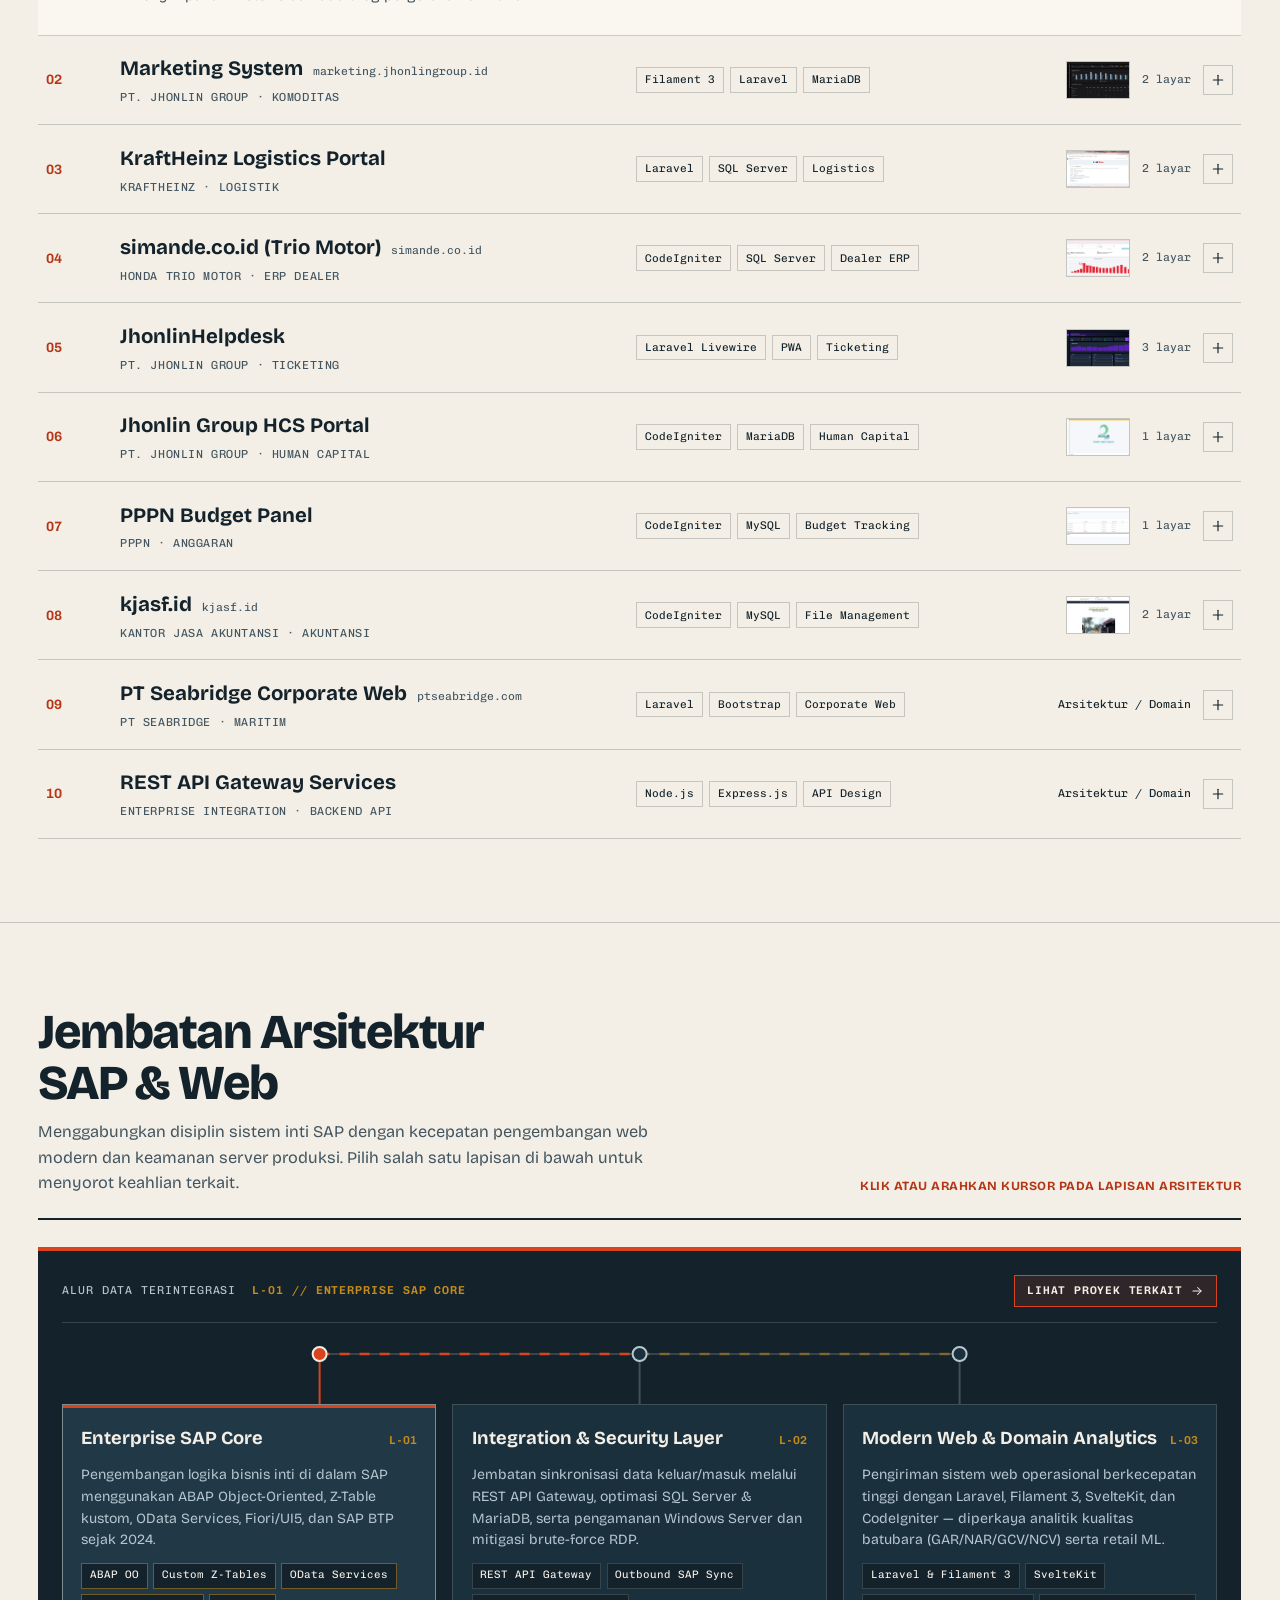
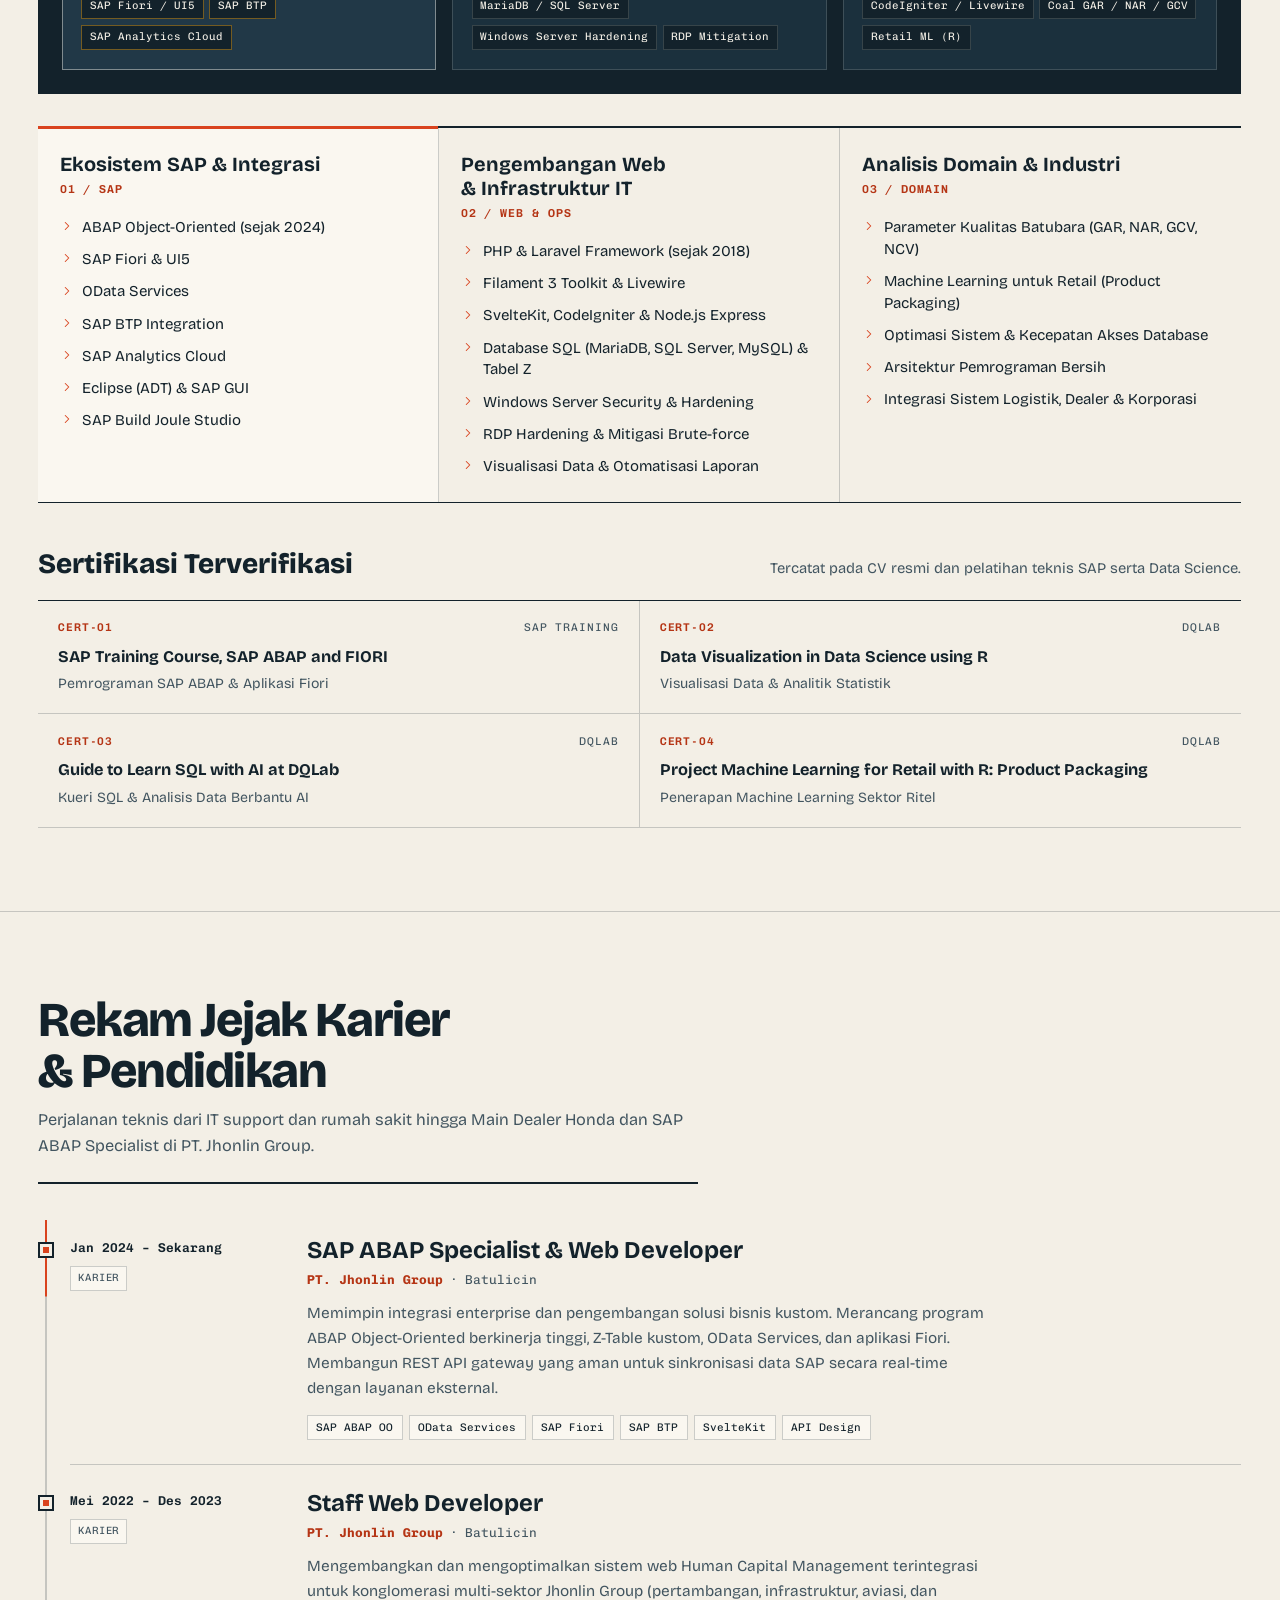
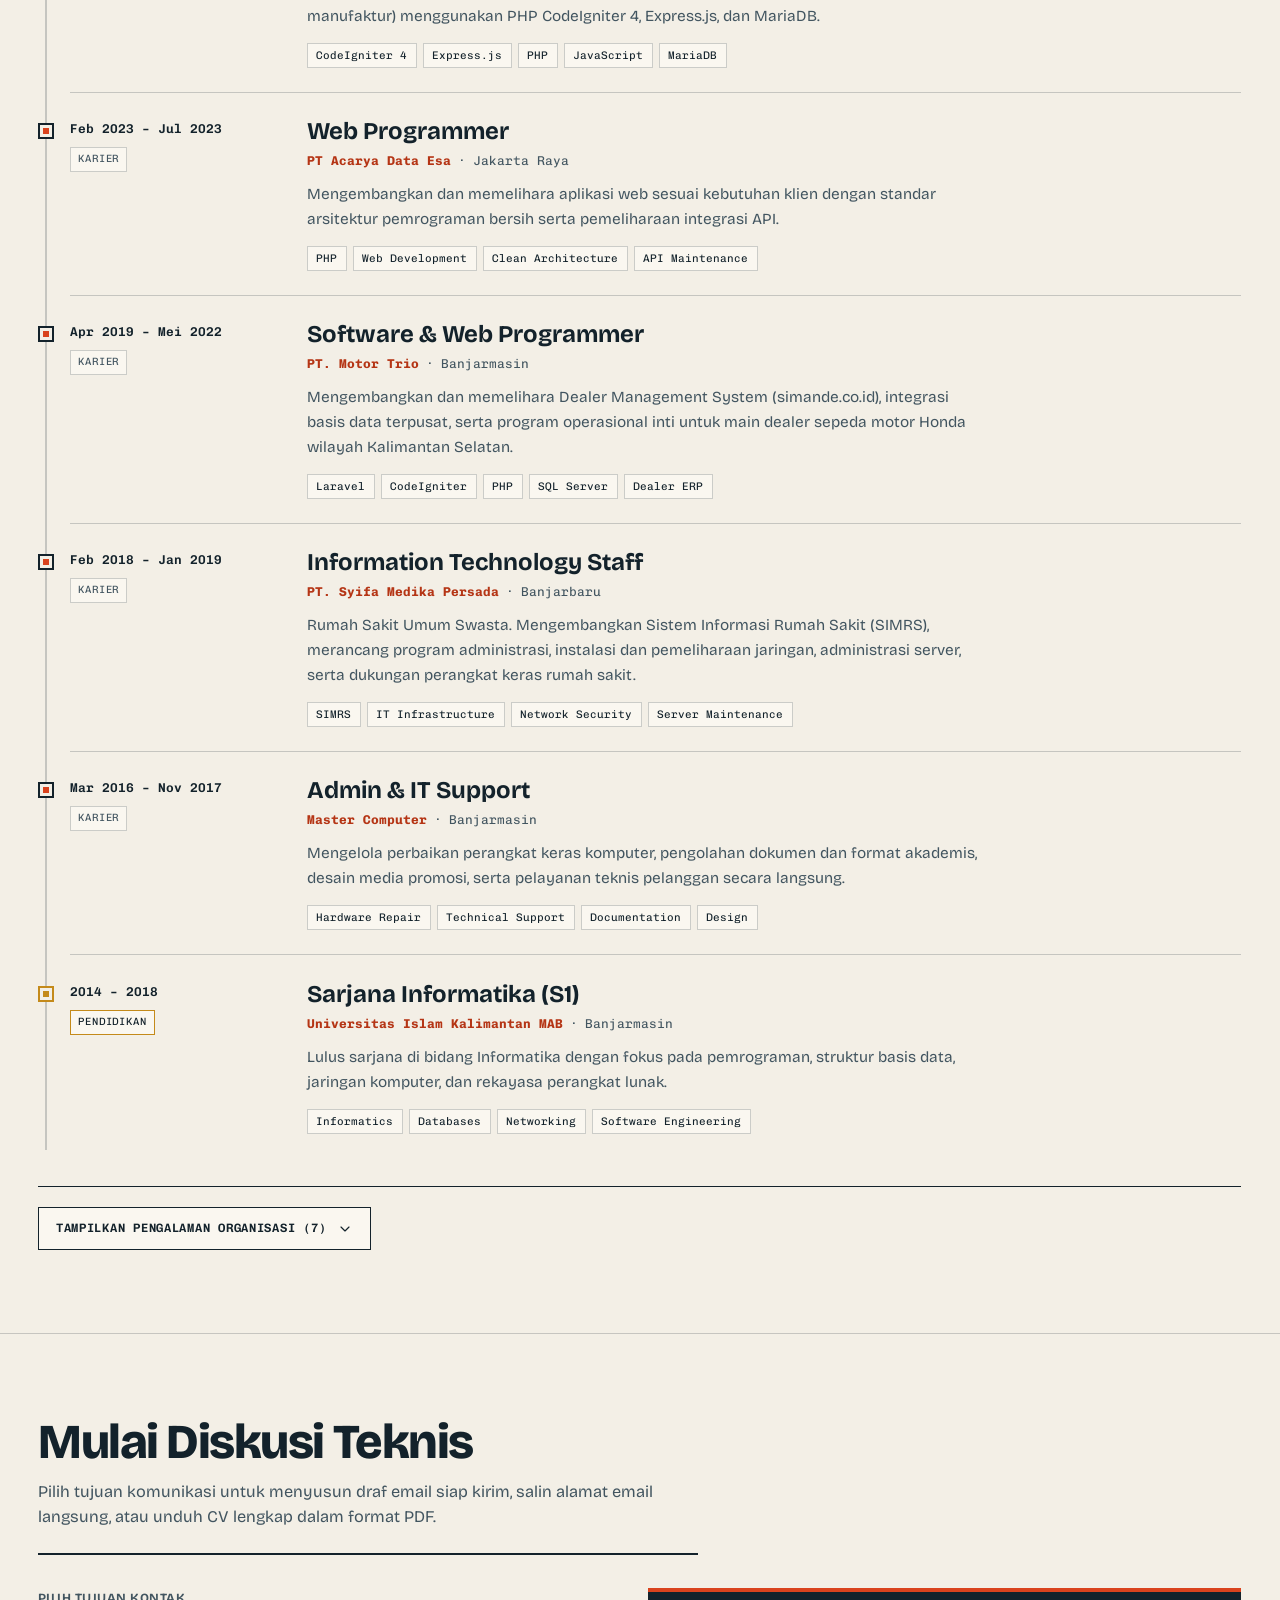
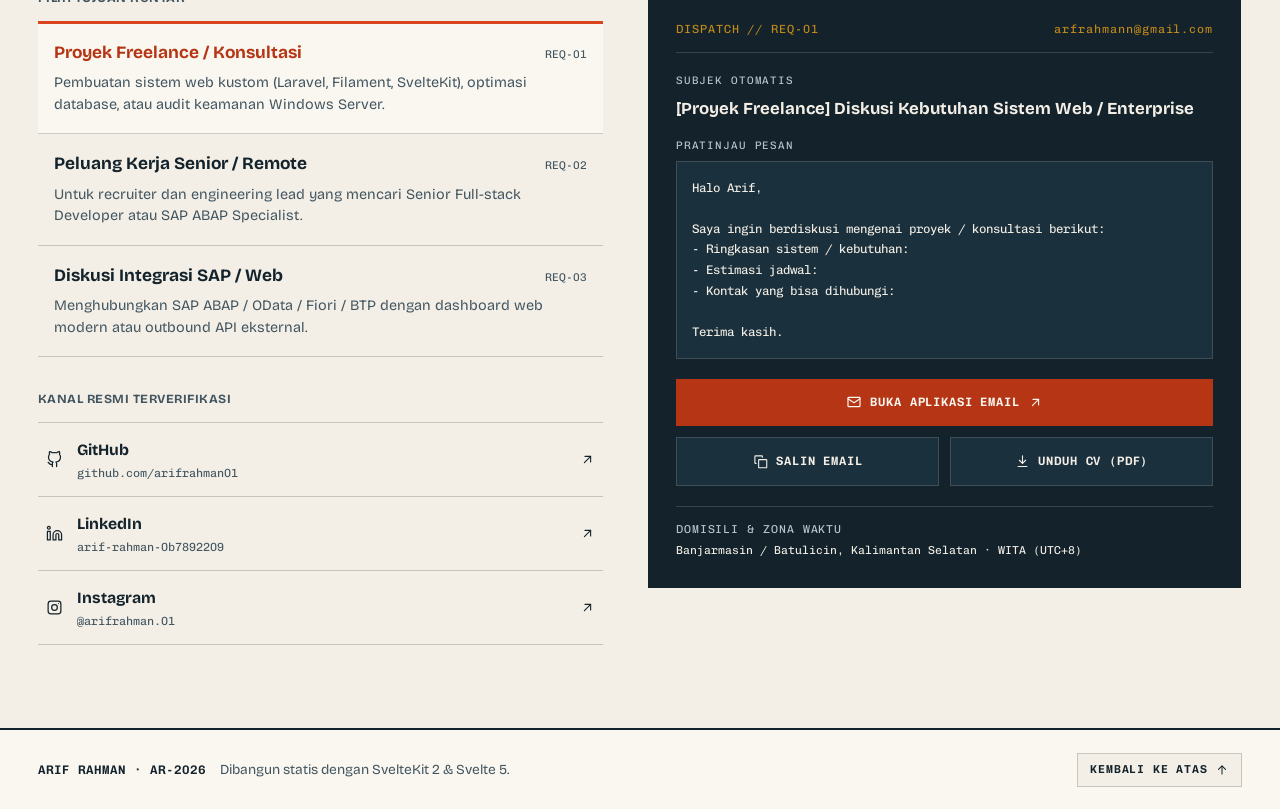
==== commit 5ee70376: "deploy: publish rebuilt Arif Rahman portfolio (Port & Commodity Dispatch Manifesto)" ====
--- a/index.html
+++ b/index.html
@@ -1,838 +1,63 @@
-<!DOCTYPE html>
-<html lang="en">
+<!doctype html>
+<html lang="id">
+	<head>
+		<meta charset="utf-8" />
+		<meta name="viewport" content="width=device-width, initial-scale=1" />
+		<meta name="theme-color" content="#13222B" />
+		<meta
+			name="description"
+			content="Arif Rahman — Full-stack Developer (sejak 2018) & SAP ABAP Specialist (sejak 2024) di Banjarmasin, Indonesia. Integrasi SAP (ABAP OO, OData, Fiori, BTP) dan sistem web kustom."
+		/>
+		<link rel="preconnect" href="https://fonts.googleapis.com" />
+		<link rel="preconnect" href="https://fonts.gstatic.com" crossorigin />
+		<link
+			href="https://fonts.googleapis.com/css2?family=Bricolage+Grotesque:opsz,wght@12..96,400;12..96,500;12..96,600;12..96,700;12..96,800&family=Chivo+Mono:wght@400;500;600&display=swap"
+			rel="stylesheet"
+		/>
+		<link href="./_app/immutable/entry/start.CVN_JD6Z.js" rel="modulepreload">
+		<link href="./_app/immutable/chunks/1o_diIp9.js" rel="modulepreload">
+		<link href="./_app/immutable/chunks/BfmDhUje.js" rel="modulepreload">
+		<link href="./_app/immutable/entry/app.KKiaCSdt.js" rel="modulepreload">
+		<link href="./_app/immutable/chunks/xihTtKlq.js" rel="modulepreload">
+		<link href="./_app/immutable/nodes/0.CU1qKIYw.js" rel="modulepreload">
+		<link href="./_app/immutable/chunks/DgmPSemH.js" rel="modulepreload">
+		<link href="./_app/immutable/nodes/2.BGEYrxCO.js" rel="modulepreload">
+		<!--12qhfyh--><meta name="description" content="Merancang sistem enterprise SAP (ABAP OO, OData, Fiori, BTP) dan aplikasi web produksi berkecepatan tinggi untuk logistik, komoditas, otomotif, dan korporasi sejak 2018."/><!----><title>Arif Rahman — Full-stack Developer &amp; SAP ABAP Specialist</title>
+		<link href="./_app/immutable/assets/lightbox.DcI3M6bp.css" rel="stylesheet">
+		<link href="./_app/immutable/assets/0.B2OSA4IH.css" rel="stylesheet">
+		<link href="./_app/immutable/assets/2.FxwK7MKG.css" rel="stylesheet">
+	</head>
+	<body data-sveltekit-preload-data="hover">
+		<div style="display: contents"><!--[--><!--[0--><!--[--><a href="#main-content" class="skip-link">Lewati ke konten utama</a> <div class="reading-progress svelte-12qhfyh" aria-hidden="true"><div class="reading-progress-fill svelte-12qhfyh" style="transform: scaleX(0);"></div></div> <header class="manifest-header svelte-1h32yp1"><div class="container svelte-1h32yp1"><div class="manifest-rail svelte-1h32yp1"><a href="#top" class="manifest-id mono svelte-1h32yp1"><span class="id-code svelte-1h32yp1">MANIFEST NO. AR-2026</span> <span class="sep svelte-1h32yp1" aria-hidden="true">/</span> <span class="city svelte-1h32yp1">BANJARMASIN — BATULICIN</span> <span class="clock-pill svelte-1h32yp1" title="Waktu Indonesia Tengah (UTC+8)"><span class="live-dot svelte-1h32yp1"><svg width="8" height="8" viewBox="0 0 24 24" fill="none" stroke="currentColor" stroke-width="1.75" stroke-linecap="round" stroke-linejoin="round" aria-hidden="true" class="icon  svelte-1eqehiz"><!--[24--><circle cx="12" cy="12" r="5" fill="currentColor" stroke="none"></circle><!--]--></svg><!----></span> <span class="svelte-1h32yp1">--:--:-- WITA</span></span></a> <nav class="desktop-nav mono svelte-1h32yp1" aria-label="Navigasi utama"><!--[--><a href="#work" class="nav-link svelte-1h32yp1">Karya</a><a href="#architecture" class="nav-link svelte-1h32yp1">Arsitektur</a><a href="#experience" class="nav-link svelte-1h32yp1">Pengalaman</a><a href="#contact" class="nav-link svelte-1h32yp1">Kontak</a><!--]--></nav> <div class="rail-right svelte-1h32yp1"><div class="lang-switch mono svelte-1h32yp1" role="group" aria-label="Language switcher"><button type="button" class="lang-btn svelte-1h32yp1 active" aria-pressed="true">ID</button> <span class="lang-div svelte-1h32yp1" aria-hidden="true">/</span> <button type="button" class="lang-btn svelte-1h32yp1" aria-pressed="false">EN</button></div> <a href="#contact" class="status-stamp mono svelte-1h32yp1">TERSEDIA · FREELANCE &amp; SENIOR</a> <button type="button" class="menu-toggle svelte-1h32yp1" aria-expanded="false" aria-controls="mobile-manifest-drawer" aria-label="Buka menu navigasi"><svg width="20" height="20" viewBox="0 0 24 24" fill="none" stroke="currentColor" stroke-width="1.75" stroke-linecap="round" stroke-linejoin="round" aria-hidden="true" class="icon  svelte-1eqehiz"><!--[7--><path d="M4 7h16"></path><path d="M4 12h16"></path><path d="M4 17h16"></path><!--]--></svg><!----></button></div></div></div> <!--[-1--><!--]--></header><!----> <main id="main-content"><!--[--><section id="top" class="hero-section svelte-1a56r1n"><div class="container hero-sheet svelte-1a56r1n"><div class="hero-grid svelte-1a56r1n"><div class="hero-left svelte-1a56r1n"><div class="hero-identity"><h1 class="display-name svelte-1a56r1n"><span class="line-mask svelte-1a56r1n"><span class="line-inner line-1 svelte-1a56r1n">ARIF</span></span> <span class="line-mask svelte-1a56r1n"><span class="line-inner line-2 svelte-1a56r1n">RAHMAN</span></span></h1> <p class="role-line mono svelte-1a56r1n">Full-stack Developer (2018) &amp; SAP ABAP Specialist (2024)</p> <p class="hero-bio svelte-1a56r1n">Merancang sistem enterprise SAP (ABAP OO, OData, Fiori, BTP) dan aplikasi web produksi berkecepatan tinggi untuk logistik, komoditas, otomotif, dan korporasi sejak 2018.</p></div> <div class="metrics-bar svelte-1a56r1n" aria-label="Ringkasan pengalaman"><div class="metric-cell svelte-1a56r1n"><span class="metric-k mono svelte-1a56r1n">PENGALAMAN</span> <span class="metric-v tabular svelte-1a56r1n">8+ Tahun</span></div> <div class="metric-cell svelte-1a56r1n"><span class="metric-k mono svelte-1a56r1n">PROYEK NYATA</span> <span class="metric-v tabular svelte-1a56r1n">30+ Sistem</span></div> <div class="metric-cell svelte-1a56r1n"><span class="metric-k mono svelte-1a56r1n">SPESIALISASI</span> <span class="metric-v svelte-1a56r1n">SAP + Web</span></div></div> <div class="hero-actions svelte-1a56r1n"><a href="#work" class="btn btn-ink mono svelte-1a56r1n"><span>Lihat 10 Proyek</span> <span class="btn-icon svelte-1a56r1n"><svg width="15" height="15" viewBox="0 0 24 24" fill="none" stroke="currentColor" stroke-width="1.75" stroke-linecap="round" stroke-linejoin="round" aria-hidden="true" class="icon  svelte-1eqehiz"><!--[0--><path d="M5 12h14"></path><path d="m13 6 6 6-6 6"></path><!--]--></svg><!----></span></a> <a href="#contact" class="btn btn-vermilion mono svelte-1a56r1n"><span>Hubungi Saya</span> <span class="btn-icon svelte-1a56r1n"><svg width="15" height="15" viewBox="0 0 24 24" fill="none" stroke="currentColor" stroke-width="1.75" stroke-linecap="round" stroke-linejoin="round" aria-hidden="true" class="icon  svelte-1eqehiz"><!--[1--><path d="M7 17 17 7"></path><path d="M8 7h9v9"></path><!--]--></svg><!----></span></a> <a href="./Arif-Rahman-CV.pdf" download="Arif-Rahman-CV.pdf" class="cv-inline mono svelte-1a56r1n"><svg width="14" height="14" viewBox="0 0 24 24" fill="none" stroke="currentColor" stroke-width="1.75" stroke-linecap="round" stroke-linejoin="round" aria-hidden="true" class="icon  svelte-1eqehiz"><!--[11--><path d="M12 3v12"></path><path d="m7 10 5 5 5-5"></path><path d="M5 20h14"></path><!--]--></svg><!----> <span>Unduh CV</span></a></div></div> <div class="dispatch-stage svelte-1a56r1n" role="region" aria-label="LIVE DISPATCH"><div class="stage-topbar mono svelte-1a56r1n"><span class="stage-code">LIVE DISPATCH // 01</span> <span class="stage-client svelte-1a56r1n">PT. Jhonlin Group · SAP API</span></div> <div class="stage-viewport svelte-1a56r1n"><div class="stage-tilt-frame svelte-1a56r1n" style="transform: perspective(1100px) rotateX(0deg) rotateY(0deg);"><!----><button type="button" class="screenshot-trigger svelte-1a56r1n wipe-next" aria-label="Inspeksi Resolusi Penuh: Dashboard Movements"><!--[0--><img src="./projects/dashboard_movement_1.webp" alt="Dashboard Movements — Ringkasan pergerakan real-time terintegrasi SAP API" class="stage-img svelte-1a56r1n" loading="eager"/><!--]--> <span class="inspect-badge mono svelte-1a56r1n"><svg width="13" height="13" viewBox="0 0 24 24" fill="none" stroke="currentColor" stroke-width="1.75" stroke-linecap="round" stroke-linejoin="round" aria-hidden="true" class="icon  svelte-1eqehiz"><!--[8--><path d="M15 3h6v6"></path><path d="M9 21H3v-6"></path><path d="m21 3-7 7"></path><path d="m3 21 7-7"></path><!--]--></svg><!----> <span>Inspeksi Resolusi Penuh</span></span></button><!----></div></div> <div class="stage-info svelte-1a56r1n"><!----><div class="stage-caption-wrap svelte-1a56r1n"><div class="stage-title-row svelte-1a56r1n"><h2 class="stage-title svelte-1a56r1n">Dashboard Movements</h2> <!--[-1--><!--]--></div> <p class="stage-summary svelte-1a56r1n">Integrasi data SAP API real-time ke dashboard pergerakan terpusat dengan API keluar untuk sinkronisasi resmi.</p></div><!----> <div class="stage-controls svelte-1a56r1n"><div class="stage-tags mono svelte-1a56r1n"><!--[--><span class="stage-tag svelte-1a56r1n">SvelteKit</span><span class="stage-tag svelte-1a56r1n">MariaDB</span><span class="stage-tag svelte-1a56r1n">SAP API</span><!--]--></div> <div class="stage-nav-group svelte-1a56r1n"><span class="mono stage-counter svelte-1a56r1n">01 / 05</span> <button type="button" class="stage-btn svelte-1a56r1n" aria-label="Proyek sebelumnya"><svg width="16" height="16" viewBox="0 0 24 24" fill="none" stroke="currentColor" stroke-width="1.75" stroke-linecap="round" stroke-linejoin="round" aria-hidden="true" class="icon  svelte-1eqehiz"><!--[3--><path d="m15 18-6-6 6-6"></path><!--]--></svg><!----></button> <button type="button" class="stage-btn svelte-1a56r1n" aria-label="Proyek berikutnya"><svg width="16" height="16" viewBox="0 0 24 24" fill="none" stroke="currentColor" stroke-width="1.75" stroke-linecap="round" stroke-linejoin="round" aria-hidden="true" class="icon  svelte-1eqehiz"><!--[4--><path d="m9 18 6-6-6-6"></path><!--]--></svg><!----></button></div></div></div> <div class="stage-progress-track svelte-1a56r1n" aria-hidden="true"><div class="stage-progress-fill svelte-1a56r1n" style="transform: scaleX(0);"></div></div></div></div> <div class="manifest-strip svelte-1a56r1n" role="tablist" aria-label="Pilih proyek unggulan di panggung utama"><!--[--><button type="button" role="tab" aria-selected="true" class="strip-item svelte-1a56r1n active"><span class="strip-sweep svelte-1a56r1n" aria-hidden="true"></span> <span class="strip-code mono svelte-1a56r1n">01 / SAP API</span> <span class="strip-title svelte-1a56r1n">Dashboard Movements</span> <span class="strip-stack mono svelte-1a56r1n">SvelteKit · MariaDB</span></button><button type="button" role="tab" aria-selected="false" class="strip-item svelte-1a56r1n"><span class="strip-sweep svelte-1a56r1n" aria-hidden="true"></span> <span class="strip-code mono svelte-1a56r1n">02 / KOMODITAS</span> <span class="strip-title svelte-1a56r1n">Marketing System</span> <span class="strip-stack mono svelte-1a56r1n">Filament 3 · Laravel</span></button><button type="button" role="tab" aria-selected="false" class="strip-item svelte-1a56r1n"><span class="strip-sweep svelte-1a56r1n" aria-hidden="true"></span> <span class="strip-code mono svelte-1a56r1n">03 / LOGISTIK</span> <span class="strip-title svelte-1a56r1n">KraftHeinz Logistics Portal</span> <span class="strip-stack mono svelte-1a56r1n">Laravel · SQL Server</span></button><button type="button" role="tab" aria-selected="false" class="strip-item svelte-1a56r1n"><span class="strip-sweep svelte-1a56r1n" aria-hidden="true"></span> <span class="strip-code mono svelte-1a56r1n">04 / ERP DEALER</span> <span class="strip-title svelte-1a56r1n">simande.co.id (Trio Motor)</span> <span class="strip-stack mono svelte-1a56r1n">CodeIgniter · SQL Server</span></button><button type="button" role="tab" aria-selected="false" class="strip-item svelte-1a56r1n"><span class="strip-sweep svelte-1a56r1n" aria-hidden="true"></span> <span class="strip-code mono svelte-1a56r1n">05 / TICKETING</span> <span class="strip-title svelte-1a56r1n">JhonlinHelpdesk</span> <span class="strip-stack mono svelte-1a56r1n">Laravel Livewire · PWA</span></button><!--]--></div></div></section><!----> <div class="marquee-band svelte-qxcu2w" aria-label="Core engineering technologies"><div class="marquee-track svelte-qxcu2w"><!--[--><div class="marquee-group svelte-qxcu2w" aria-hidden="false"><!--[--><span class="marquee-item mono svelte-qxcu2w"><span class="marker svelte-qxcu2w"><svg width="10" height="10" viewBox="0 0 24 24" fill="none" stroke="currentColor" stroke-width="1.75" stroke-linecap="round" stroke-linejoin="round" aria-hidden="true" class="icon  svelte-1eqehiz"><!--[23--><path d="M12 4 20 12 12 20 4 12Z" fill="currentColor" stroke="none"></path><!--]--></svg><!----></span> <span>SAP ABAP OO</span></span><span class="marquee-item mono svelte-qxcu2w"><span class="marker svelte-qxcu2w"><svg width="10" height="10" viewBox="0 0 24 24" fill="none" stroke="currentColor" stroke-width="1.75" stroke-linecap="round" stroke-linejoin="round" aria-hidden="true" class="icon  svelte-1eqehiz"><!--[23--><path d="M12 4 20 12 12 20 4 12Z" fill="currentColor" stroke="none"></path><!--]--></svg><!----></span> <span>ODATA SERVICES</span></span><span class="marquee-item mono svelte-qxcu2w"><span class="marker svelte-qxcu2w"><svg width="10" height="10" viewBox="0 0 24 24" fill="none" stroke="currentColor" stroke-width="1.75" stroke-linecap="round" stroke-linejoin="round" aria-hidden="true" class="icon  svelte-1eqehiz"><!--[23--><path d="M12 4 20 12 12 20 4 12Z" fill="currentColor" stroke="none"></path><!--]--></svg><!----></span> <span>SAP FIORI &amp; UI5</span></span><span class="marquee-item mono svelte-qxcu2w"><span class="marker svelte-qxcu2w"><svg width="10" height="10" viewBox="0 0 24 24" fill="none" stroke="currentColor" stroke-width="1.75" stroke-linecap="round" stroke-linejoin="round" aria-hidden="true" class="icon  svelte-1eqehiz"><!--[23--><path d="M12 4 20 12 12 20 4 12Z" fill="currentColor" stroke="none"></path><!--]--></svg><!----></span> <span>SAP BTP</span></span><span class="marquee-item mono svelte-qxcu2w"><span class="marker svelte-qxcu2w"><svg width="10" height="10" viewBox="0 0 24 24" fill="none" stroke="currentColor" stroke-width="1.75" stroke-linecap="round" stroke-linejoin="round" aria-hidden="true" class="icon  svelte-1eqehiz"><!--[23--><path d="M12 4 20 12 12 20 4 12Z" fill="currentColor" stroke="none"></path><!--]--></svg><!----></span> <span>SAP ANALYTICS CLOUD</span></span><span class="marquee-item mono svelte-qxcu2w"><span class="marker svelte-qxcu2w"><svg width="10" height="10" viewBox="0 0 24 24" fill="none" stroke="currentColor" stroke-width="1.75" stroke-linecap="round" stroke-linejoin="round" aria-hidden="true" class="icon  svelte-1eqehiz"><!--[23--><path d="M12 4 20 12 12 20 4 12Z" fill="currentColor" stroke="none"></path><!--]--></svg><!----></span> <span>LARAVEL</span></span><span class="marquee-item mono svelte-qxcu2w"><span class="marker svelte-qxcu2w"><svg width="10" height="10" viewBox="0 0 24 24" fill="none" stroke="currentColor" stroke-width="1.75" stroke-linecap="round" stroke-linejoin="round" aria-hidden="true" class="icon  svelte-1eqehiz"><!--[23--><path d="M12 4 20 12 12 20 4 12Z" fill="currentColor" stroke="none"></path><!--]--></svg><!----></span> <span>FILAMENT 3</span></span><span class="marquee-item mono svelte-qxcu2w"><span class="marker svelte-qxcu2w"><svg width="10" height="10" viewBox="0 0 24 24" fill="none" stroke="currentColor" stroke-width="1.75" stroke-linecap="round" stroke-linejoin="round" aria-hidden="true" class="icon  svelte-1eqehiz"><!--[23--><path d="M12 4 20 12 12 20 4 12Z" fill="currentColor" stroke="none"></path><!--]--></svg><!----></span> <span>SVELTEKIT</span></span><span class="marquee-item mono svelte-qxcu2w"><span class="marker svelte-qxcu2w"><svg width="10" height="10" viewBox="0 0 24 24" fill="none" stroke="currentColor" stroke-width="1.75" stroke-linecap="round" stroke-linejoin="round" aria-hidden="true" class="icon  svelte-1eqehiz"><!--[23--><path d="M12 4 20 12 12 20 4 12Z" fill="currentColor" stroke="none"></path><!--]--></svg><!----></span> <span>CODEIGNITER</span></span><span class="marquee-item mono svelte-qxcu2w"><span class="marker svelte-qxcu2w"><svg width="10" height="10" viewBox="0 0 24 24" fill="none" stroke="currentColor" stroke-width="1.75" stroke-linecap="round" stroke-linejoin="round" aria-hidden="true" class="icon  svelte-1eqehiz"><!--[23--><path d="M12 4 20 12 12 20 4 12Z" fill="currentColor" stroke="none"></path><!--]--></svg><!----></span> <span>MARIADB</span></span><span class="marquee-item mono svelte-qxcu2w"><span class="marker svelte-qxcu2w"><svg width="10" height="10" viewBox="0 0 24 24" fill="none" stroke="currentColor" stroke-width="1.75" stroke-linecap="round" stroke-linejoin="round" aria-hidden="true" class="icon  svelte-1eqehiz"><!--[23--><path d="M12 4 20 12 12 20 4 12Z" fill="currentColor" stroke="none"></path><!--]--></svg><!----></span> <span>SQL SERVER</span></span><span class="marquee-item mono svelte-qxcu2w"><span class="marker svelte-qxcu2w"><svg width="10" height="10" viewBox="0 0 24 24" fill="none" stroke="currentColor" stroke-width="1.75" stroke-linecap="round" stroke-linejoin="round" aria-hidden="true" class="icon  svelte-1eqehiz"><!--[23--><path d="M12 4 20 12 12 20 4 12Z" fill="currentColor" stroke="none"></path><!--]--></svg><!----></span> <span>COAL QUALITY GAR / NAR</span></span><span class="marquee-item mono svelte-qxcu2w"><span class="marker svelte-qxcu2w"><svg width="10" height="10" viewBox="0 0 24 24" fill="none" stroke="currentColor" stroke-width="1.75" stroke-linecap="round" stroke-linejoin="round" aria-hidden="true" class="icon  svelte-1eqehiz"><!--[23--><path d="M12 4 20 12 12 20 4 12Z" fill="currentColor" stroke="none"></path><!--]--></svg><!----></span> <span>WINDOWS SERVER HARDENING</span></span><span class="marquee-item mono svelte-qxcu2w"><span class="marker svelte-qxcu2w"><svg width="10" height="10" viewBox="0 0 24 24" fill="none" stroke="currentColor" stroke-width="1.75" stroke-linecap="round" stroke-linejoin="round" aria-hidden="true" class="icon  svelte-1eqehiz"><!--[23--><path d="M12 4 20 12 12 20 4 12Z" fill="currentColor" stroke="none"></path><!--]--></svg><!----></span> <span>REST API GATEWAY</span></span><!--]--></div><div class="marquee-group svelte-qxcu2w" aria-hidden="true"><!--[--><span class="marquee-item mono svelte-qxcu2w"><span class="marker svelte-qxcu2w"><svg width="10" height="10" viewBox="0 0 24 24" fill="none" stroke="currentColor" stroke-width="1.75" stroke-linecap="round" stroke-linejoin="round" aria-hidden="true" class="icon  svelte-1eqehiz"><!--[23--><path d="M12 4 20 12 12 20 4 12Z" fill="currentColor" stroke="none"></path><!--]--></svg><!----></span> <span>SAP ABAP OO</span></span><span class="marquee-item mono svelte-qxcu2w"><span class="marker svelte-qxcu2w"><svg width="10" height="10" viewBox="0 0 24 24" fill="none" stroke="currentColor" stroke-width="1.75" stroke-linecap="round" stroke-linejoin="round" aria-hidden="true" class="icon  svelte-1eqehiz"><!--[23--><path d="M12 4 20 12 12 20 4 12Z" fill="currentColor" stroke="none"></path><!--]--></svg><!----></span> <span>ODATA SERVICES</span></span><span class="marquee-item mono svelte-qxcu2w"><span class="marker svelte-qxcu2w"><svg width="10" height="10" viewBox="0 0 24 24" fill="none" stroke="currentColor" stroke-width="1.75" stroke-linecap="round" stroke-linejoin="round" aria-hidden="true" class="icon  svelte-1eqehiz"><!--[23--><path d="M12 4 20 12 12 20 4 12Z" fill="currentColor" stroke="none"></path><!--]--></svg><!----></span> <span>SAP FIORI &amp; UI5</span></span><span class="marquee-item mono svelte-qxcu2w"><span class="marker svelte-qxcu2w"><svg width="10" height="10" viewBox="0 0 24 24" fill="none" stroke="currentColor" stroke-width="1.75" stroke-linecap="round" stroke-linejoin="round" aria-hidden="true" class="icon  svelte-1eqehiz"><!--[23--><path d="M12 4 20 12 12 20 4 12Z" fill="currentColor" stroke="none"></path><!--]--></svg><!----></span> <span>SAP BTP</span></span><span class="marquee-item mono svelte-qxcu2w"><span class="marker svelte-qxcu2w"><svg width="10" height="10" viewBox="0 0 24 24" fill="none" stroke="currentColor" stroke-width="1.75" stroke-linecap="round" stroke-linejoin="round" aria-hidden="true" class="icon  svelte-1eqehiz"><!--[23--><path d="M12 4 20 12 12 20 4 12Z" fill="currentColor" stroke="none"></path><!--]--></svg><!----></span> <span>SAP ANALYTICS CLOUD</span></span><span class="marquee-item mono svelte-qxcu2w"><span class="marker svelte-qxcu2w"><svg width="10" height="10" viewBox="0 0 24 24" fill="none" stroke="currentColor" stroke-width="1.75" stroke-linecap="round" stroke-linejoin="round" aria-hidden="true" class="icon  svelte-1eqehiz"><!--[23--><path d="M12 4 20 12 12 20 4 12Z" fill="currentColor" stroke="none"></path><!--]--></svg><!----></span> <span>LARAVEL</span></span><span class="marquee-item mono svelte-qxcu2w"><span class="marker svelte-qxcu2w"><svg width="10" height="10" viewBox="0 0 24 24" fill="none" stroke="currentColor" stroke-width="1.75" stroke-linecap="round" stroke-linejoin="round" aria-hidden="true" class="icon  svelte-1eqehiz"><!--[23--><path d="M12 4 20 12 12 20 4 12Z" fill="currentColor" stroke="none"></path><!--]--></svg><!----></span> <span>FILAMENT 3</span></span><span class="marquee-item mono svelte-qxcu2w"><span class="marker svelte-qxcu2w"><svg width="10" height="10" viewBox="0 0 24 24" fill="none" stroke="currentColor" stroke-width="1.75" stroke-linecap="round" stroke-linejoin="round" aria-hidden="true" class="icon  svelte-1eqehiz"><!--[23--><path d="M12 4 20 12 12 20 4 12Z" fill="currentColor" stroke="none"></path><!--]--></svg><!----></span> <span>SVELTEKIT</span></span><span class="marquee-item mono svelte-qxcu2w"><span class="marker svelte-qxcu2w"><svg width="10" height="10" viewBox="0 0 24 24" fill="none" stroke="currentColor" stroke-width="1.75" stroke-linecap="round" stroke-linejoin="round" aria-hidden="true" class="icon  svelte-1eqehiz"><!--[23--><path d="M12 4 20 12 12 20 4 12Z" fill="currentColor" stroke="none"></path><!--]--></svg><!----></span> <span>CODEIGNITER</span></span><span class="marquee-item mono svelte-qxcu2w"><span class="marker svelte-qxcu2w"><svg width="10" height="10" viewBox="0 0 24 24" fill="none" stroke="currentColor" stroke-width="1.75" stroke-linecap="round" stroke-linejoin="round" aria-hidden="true" class="icon  svelte-1eqehiz"><!--[23--><path d="M12 4 20 12 12 20 4 12Z" fill="currentColor" stroke="none"></path><!--]--></svg><!----></span> <span>MARIADB</span></span><span class="marquee-item mono svelte-qxcu2w"><span class="marker svelte-qxcu2w"><svg width="10" height="10" viewBox="0 0 24 24" fill="none" stroke="currentColor" stroke-width="1.75" stroke-linecap="round" stroke-linejoin="round" aria-hidden="true" class="icon  svelte-1eqehiz"><!--[23--><path d="M12 4 20 12 12 20 4 12Z" fill="currentColor" stroke="none"></path><!--]--></svg><!----></span> <span>SQL SERVER</span></span><span class="marquee-item mono svelte-qxcu2w"><span class="marker svelte-qxcu2w"><svg width="10" height="10" viewBox="0 0 24 24" fill="none" stroke="currentColor" stroke-width="1.75" stroke-linecap="round" stroke-linejoin="round" aria-hidden="true" class="icon  svelte-1eqehiz"><!--[23--><path d="M12 4 20 12 12 20 4 12Z" fill="currentColor" stroke="none"></path><!--]--></svg><!----></span> <span>COAL QUALITY GAR / NAR</span></span><span class="marquee-item mono svelte-qxcu2w"><span class="marker svelte-qxcu2w"><svg width="10" height="10" viewBox="0 0 24 24" fill="none" stroke="currentColor" stroke-width="1.75" stroke-linecap="round" stroke-linejoin="round" aria-hidden="true" class="icon  svelte-1eqehiz"><!--[23--><path d="M12 4 20 12 12 20 4 12Z" fill="currentColor" stroke="none"></path><!--]--></svg><!----></span> <span>WINDOWS SERVER HARDENING</span></span><span class="marquee-item mono svelte-qxcu2w"><span class="marker svelte-qxcu2w"><svg width="10" height="10" viewBox="0 0 24 24" fill="none" stroke="currentColor" stroke-width="1.75" stroke-linecap="round" stroke-linejoin="round" aria-hidden="true" class="icon  svelte-1eqehiz"><!--[23--><path d="M12 4 20 12 12 20 4 12Z" fill="currentColor" stroke="none"></path><!--]--></svg><!----></span> <span>REST API GATEWAY</span></span><!--]--></div><!--]--></div></div><!----> <section id="work" class="ledger-section svelte-t3vrbx"><div class="container"><div class="section-header svelte-t3vrbx"><div class="section-heading-block svelte-t3vrbx"><h2 class="section-title svelte-t3vrbx">Daftar 10 Sistem Produksi</h2> <p class="section-subtitle svelte-t3vrbx">Seluruh sistem nyata yang dibangun dan dikelola sejak 2018 — dari integrasi SAP real-time hingga ERP dealer dan portal logistik.</p></div> <div class="filter-bar svelte-t3vrbx" role="tablist" aria-label="Filter kategori proyek"><!--[--><button type="button" role="tab" aria-selected="true" class="filter-btn mono svelte-t3vrbx active"><span>Semua</span> <span class="filter-count svelte-t3vrbx">10</span></button><button type="button" role="tab" aria-selected="false" class="filter-btn mono svelte-t3vrbx"><span>SAP &amp; API</span> <span class="filter-count svelte-t3vrbx">2</span></button><button type="button" role="tab" aria-selected="false" class="filter-btn mono svelte-t3vrbx"><span>Web &amp; ERP</span> <span class="filter-count svelte-t3vrbx">5</span></button><button type="button" role="tab" aria-selected="false" class="filter-btn mono svelte-t3vrbx"><span>Logistik &amp; Ops</span> <span class="filter-count svelte-t3vrbx">3</span></button><!--]--></div></div> <div class="ledger-table svelte-t3vrbx"><div class="ledger-head mono svelte-t3vrbx" aria-hidden="true"><span>NO</span> <span>SISTEM &amp; KLIEN</span> <span>TEKNOLOGI</span> <span class="align-right svelte-t3vrbx">BUKTI</span></div> <!--[--><article class="ledger-entry svelte-t3vrbx open"><button type="button" class="ledger-row svelte-t3vrbx" aria-expanded="true" aria-controls="project-panel-dashboard-movements"><span class="row-code mono svelte-t3vrbx">01</span> <span class="row-main svelte-t3vrbx"><span class="row-title-wrap svelte-t3vrbx"><span class="row-title svelte-t3vrbx">Dashboard Movements</span> <!--[-1--><!--]--></span> <span class="row-client mono svelte-t3vrbx">PT. Jhonlin Group · SAP API</span></span> <span class="row-stack mono svelte-t3vrbx"><!--[--><span class="stack-chip svelte-t3vrbx">SvelteKit</span><span class="stack-chip svelte-t3vrbx">MariaDB</span><span class="stack-chip svelte-t3vrbx">SAP API</span><!--]--></span> <span class="row-evidence svelte-t3vrbx"><!--[0--><span class="hover-thumb svelte-t3vrbx" aria-hidden="true"><img src="./projects/dashboard_movement_1.webp" alt="" loading="lazy" class="svelte-t3vrbx"/></span> <span class="evidence-label mono svelte-t3vrbx">2 layar</span><!--]--> <span class="expand-icon svelte-t3vrbx" aria-hidden="true"><svg width="16" height="16" viewBox="0 0 24 24" fill="none" stroke="currentColor" stroke-width="1.75" stroke-linecap="round" stroke-linejoin="round" aria-hidden="true" class="icon  svelte-1eqehiz"><!--[22--><path d="M5 12h14"></path><!--]--></svg><!----></span></span></button> <div id="project-panel-dashboard-movements" class="accordion-shell svelte-t3vrbx open" aria-hidden="false"><div class="accordion-inner svelte-t3vrbx"><div class="detail-grid svelte-t3vrbx"><div class="detail-copy"><p class="detail-desc svelte-t3vrbx">Integrasi data real-time dari API SAP ke dalam dashboard pergerakan terpusat. Mengimplementasikan API keluar yang aman untuk menyinkronkan catatan logistik dan pergerakan dengan instansi luar serta badan resmi yang membutuhkan.</p> <div class="deliverables-block svelte-t3vrbx"><p class="detail-meta-label svelte-t3vrbx">Poin Implementasi</p> <ul class="deliverables-list svelte-t3vrbx"><!--[--><li class="svelte-t3vrbx"><span class="bullet-icon svelte-t3vrbx"><svg width="13" height="13" viewBox="0 0 24 24" fill="none" stroke="currentColor" stroke-width="1.75" stroke-linecap="round" stroke-linejoin="round" aria-hidden="true" class="icon  svelte-1eqehiz"><!--[0--><path d="M5 12h14"></path><path d="m13 6 6 6-6 6"></path><!--]--></svg><!----></span> <span>Aliran data langsung dari SAP ke antarmuka pantau SvelteKit</span></li><li class="svelte-t3vrbx"><span class="bullet-icon svelte-t3vrbx"><svg width="13" height="13" viewBox="0 0 24 24" fill="none" stroke="currentColor" stroke-width="1.75" stroke-linecap="round" stroke-linejoin="round" aria-hidden="true" class="icon  svelte-1eqehiz"><!--[0--><path d="M5 12h14"></path><path d="m13 6 6 6-6 6"></path><!--]--></svg><!----></span> <span>Endpoint API keluar terproteksi untuk sinkronisasi instansi resmi</span></li><li class="svelte-t3vrbx"><span class="bullet-icon svelte-t3vrbx"><svg width="13" height="13" viewBox="0 0 24 24" fill="none" stroke="currentColor" stroke-width="1.75" stroke-linecap="round" stroke-linejoin="round" aria-hidden="true" class="icon  svelte-1eqehiz"><!--[0--><path d="M5 12h14"></path><path d="m13 6 6 6-6 6"></path><!--]--></svg><!----></span> <span>Penyimpanan historis dan audit log pergerakan di MariaDB</span></li><!--]--></ul></div> <!--[-1--><!--]--></div> <div class="detail-media"><!--[0--><div class="gallery-grid svelte-t3vrbx"><!--[--><button type="button" class="gallery-thumb svelte-t3vrbx" tabindex="0" aria-label="Buka galeri: Dashboard Movements — Ringkasan pergerakan real-time terintegrasi SAP API"><img src="./projects/dashboard_movement_1.webp" alt="Dashboard Movements — Ringkasan pergerakan real-time terintegrasi SAP API" loading="lazy" class="svelte-t3vrbx"/> <span class="thumb-overlay mono svelte-t3vrbx"><svg width="13" height="13" viewBox="0 0 24 24" fill="none" stroke="currentColor" stroke-width="1.75" stroke-linecap="round" stroke-linejoin="round" aria-hidden="true" class="icon  svelte-1eqehiz"><!--[8--><path d="M15 3h6v6"></path><path d="M9 21H3v-6"></path><path d="m21 3-7 7"></path><path d="m3 21 7-7"></path><!--]--></svg><!----> <span>01</span></span></button><button type="button" class="gallery-thumb svelte-t3vrbx" tabindex="0" aria-label="Buka galeri: Dashboard Movements — Detail pemantauan catatan logistik dan sinkronisasi keluar"><img src="./projects/dashboard_movement_2.webp" alt="Dashboard Movements — Detail pemantauan catatan logistik dan sinkronisasi keluar" loading="lazy" class="svelte-t3vrbx"/> <span class="thumb-overlay mono svelte-t3vrbx"><svg width="13" height="13" viewBox="0 0 24 24" fill="none" stroke="currentColor" stroke-width="1.75" stroke-linecap="round" stroke-linejoin="round" aria-hidden="true" class="icon  svelte-1eqehiz"><!--[8--><path d="M15 3h6v6"></path><path d="M9 21H3v-6"></path><path d="m21 3-7 7"></path><path d="m3 21 7-7"></path><!--]--></svg><!----> <span>02</span></span></button><!--]--></div><!--]--></div></div></div></div></article><article class="ledger-entry svelte-t3vrbx"><button type="button" class="ledger-row svelte-t3vrbx" aria-expanded="false" aria-controls="project-panel-marketing-system"><span class="row-code mono svelte-t3vrbx">02</span> <span class="row-main svelte-t3vrbx"><span class="row-title-wrap svelte-t3vrbx"><span class="row-title svelte-t3vrbx">Marketing System</span> <!--[0--><span class="row-domain mono svelte-t3vrbx">marketing.jhonlingroup.id</span><!--]--></span> <span class="row-client mono svelte-t3vrbx">PT. Jhonlin Group · KOMODITAS</span></span> <span class="row-stack mono svelte-t3vrbx"><!--[--><span class="stack-chip svelte-t3vrbx">Filament 3</span><span class="stack-chip svelte-t3vrbx">Laravel</span><span class="stack-chip svelte-t3vrbx">MariaDB</span><!--]--></span> <span class="row-evidence svelte-t3vrbx"><!--[0--><span class="hover-thumb svelte-t3vrbx" aria-hidden="true"><img src="./projects/marketing_1.webp" alt="" loading="lazy" class="svelte-t3vrbx"/></span> <span class="evidence-label mono svelte-t3vrbx">2 layar</span><!--]--> <span class="expand-icon svelte-t3vrbx" aria-hidden="true"><svg width="16" height="16" viewBox="0 0 24 24" fill="none" stroke="currentColor" stroke-width="1.75" stroke-linecap="round" stroke-linejoin="round" aria-hidden="true" class="icon  svelte-1eqehiz"><!--[21--><path d="M12 5v14"></path><path d="M5 12h14"></path><!--]--></svg><!----></span></span></button> <div id="project-panel-marketing-system" class="accordion-shell svelte-t3vrbx" aria-hidden="true"><div class="accordion-inner svelte-t3vrbx"><div class="detail-grid svelte-t3vrbx"><div class="detail-copy"><p class="detail-desc svelte-t3vrbx">Sistem manajemen pemasaran dan penjualan komoditas terpusat untuk Jhonlin Group (marketing.jhonlingroup.id) yang dibangun berbasis Laravel dan Filament 3 untuk pelacakan distribusi, kontrol anggaran, dan pelaporan penjualan otomatis.</p> <div class="deliverables-block svelte-t3vrbx"><p class="detail-meta-label svelte-t3vrbx">Poin Implementasi</p> <ul class="deliverables-list svelte-t3vrbx"><!--[--><li class="svelte-t3vrbx"><span class="bullet-icon svelte-t3vrbx"><svg width="13" height="13" viewBox="0 0 24 24" fill="none" stroke="currentColor" stroke-width="1.75" stroke-linecap="round" stroke-linejoin="round" aria-hidden="true" class="icon  svelte-1eqehiz"><!--[0--><path d="M5 12h14"></path><path d="m13 6 6 6-6 6"></path><!--]--></svg><!----></span> <span>Panel operasional multi-modul dibangun di atas Laravel &amp; Filament 3</span></li><li class="svelte-t3vrbx"><span class="bullet-icon svelte-t3vrbx"><svg width="13" height="13" viewBox="0 0 24 24" fill="none" stroke="currentColor" stroke-width="1.75" stroke-linecap="round" stroke-linejoin="round" aria-hidden="true" class="icon  svelte-1eqehiz"><!--[0--><path d="M5 12h14"></path><path d="m13 6 6 6-6 6"></path><!--]--></svg><!----></span> <span>Modul pengelolaan anggaran dan pelacakan distribusi komoditas</span></li><li class="svelte-t3vrbx"><span class="bullet-icon svelte-t3vrbx"><svg width="13" height="13" viewBox="0 0 24 24" fill="none" stroke="currentColor" stroke-width="1.75" stroke-linecap="round" stroke-linejoin="round" aria-hidden="true" class="icon  svelte-1eqehiz"><!--[0--><path d="M5 12h14"></path><path d="m13 6 6 6-6 6"></path><!--]--></svg><!----></span> <span>Otomatisasi pelaporan penjualan untuk manajemen</span></li><!--]--></ul></div> <!--[0--><div class="domain-strip mono svelte-t3vrbx"><svg width="14" height="14" viewBox="0 0 24 24" fill="none" stroke="currentColor" stroke-width="1.75" stroke-linecap="round" stroke-linejoin="round" aria-hidden="true" class="icon  svelte-1eqehiz"><!--[18--><circle cx="12" cy="12" r="9"></circle><path d="M3 12h18"></path><path d="M12 3a14 14 0 0 1 0 18"></path><path d="M12 3a14 14 0 0 0 0 18"></path><!--]--></svg><!----> <span>Domain Produksi: <strong>marketing.jhonlingroup.id</strong></span></div><!--]--></div> <div class="detail-media"><!--[0--><div class="gallery-grid svelte-t3vrbx"><!--[--><button type="button" class="gallery-thumb svelte-t3vrbx" tabindex="-1" aria-label="Buka galeri: Marketing System — Panel utama pemasaran dan pelacakan penjualan komoditas"><img src="./projects/marketing_1.webp" alt="Marketing System — Panel utama pemasaran dan pelacakan penjualan komoditas" loading="lazy" class="svelte-t3vrbx"/> <span class="thumb-overlay mono svelte-t3vrbx"><svg width="13" height="13" viewBox="0 0 24 24" fill="none" stroke="currentColor" stroke-width="1.75" stroke-linecap="round" stroke-linejoin="round" aria-hidden="true" class="icon  svelte-1eqehiz"><!--[8--><path d="M15 3h6v6"></path><path d="M9 21H3v-6"></path><path d="m21 3-7 7"></path><path d="m3 21 7-7"></path><!--]--></svg><!----> <span>01</span></span></button><button type="button" class="gallery-thumb svelte-t3vrbx" tabindex="-1" aria-label="Buka galeri: Marketing System — Modul pengelolaan dan pemantauan anggaran"><img src="./projects/management_budget.webp" alt="Marketing System — Modul pengelolaan dan pemantauan anggaran" loading="lazy" class="svelte-t3vrbx"/> <span class="thumb-overlay mono svelte-t3vrbx"><svg width="13" height="13" viewBox="0 0 24 24" fill="none" stroke="currentColor" stroke-width="1.75" stroke-linecap="round" stroke-linejoin="round" aria-hidden="true" class="icon  svelte-1eqehiz"><!--[8--><path d="M15 3h6v6"></path><path d="M9 21H3v-6"></path><path d="m21 3-7 7"></path><path d="m3 21 7-7"></path><!--]--></svg><!----> <span>02</span></span></button><!--]--></div><!--]--></div></div></div></div></article><article class="ledger-entry svelte-t3vrbx"><button type="button" class="ledger-row svelte-t3vrbx" aria-expanded="false" aria-controls="project-panel-kraftheinz-logistics"><span class="row-code mono svelte-t3vrbx">03</span> <span class="row-main svelte-t3vrbx"><span class="row-title-wrap svelte-t3vrbx"><span class="row-title svelte-t3vrbx">KraftHeinz Logistics Portal</span> <!--[-1--><!--]--></span> <span class="row-client mono svelte-t3vrbx">KraftHeinz · LOGISTIK</span></span> <span class="row-stack mono svelte-t3vrbx"><!--[--><span class="stack-chip svelte-t3vrbx">Laravel</span><span class="stack-chip svelte-t3vrbx">SQL Server</span><span class="stack-chip svelte-t3vrbx">Logistics</span><!--]--></span> <span class="row-evidence svelte-t3vrbx"><!--[0--><span class="hover-thumb svelte-t3vrbx" aria-hidden="true"><img src="./projects/kraft_1.webp" alt="" loading="lazy" class="svelte-t3vrbx"/></span> <span class="evidence-label mono svelte-t3vrbx">2 layar</span><!--]--> <span class="expand-icon svelte-t3vrbx" aria-hidden="true"><svg width="16" height="16" viewBox="0 0 24 24" fill="none" stroke="currentColor" stroke-width="1.75" stroke-linecap="round" stroke-linejoin="round" aria-hidden="true" class="icon  svelte-1eqehiz"><!--[21--><path d="M12 5v14"></path><path d="M5 12h14"></path><!--]--></svg><!----></span></span></button> <div id="project-panel-kraftheinz-logistics" class="accordion-shell svelte-t3vrbx" aria-hidden="true"><div class="accordion-inner svelte-t3vrbx"><div class="detail-grid svelte-t3vrbx"><div class="detail-copy"><p class="detail-desc svelte-t3vrbx">Aplikasi manajemen transportasi logistik yang mengoptimalkan penjadwalan transporter, pelacakan pengiriman secara menyeluruh, serta pemantauan rute pengiriman armada untuk operasional KraftHeinz.</p> <div class="deliverables-block svelte-t3vrbx"><p class="detail-meta-label svelte-t3vrbx">Poin Implementasi</p> <ul class="deliverables-list svelte-t3vrbx"><!--[--><li class="svelte-t3vrbx"><span class="bullet-icon svelte-t3vrbx"><svg width="13" height="13" viewBox="0 0 24 24" fill="none" stroke="currentColor" stroke-width="1.75" stroke-linecap="round" stroke-linejoin="round" aria-hidden="true" class="icon  svelte-1eqehiz"><!--[0--><path d="M5 12h14"></path><path d="m13 6 6 6-6 6"></path><!--]--></svg><!----></span> <span>Penjadwalan transporter dan alokasi armada terstruktur</span></li><li class="svelte-t3vrbx"><span class="bullet-icon svelte-t3vrbx"><svg width="13" height="13" viewBox="0 0 24 24" fill="none" stroke="currentColor" stroke-width="1.75" stroke-linecap="round" stroke-linejoin="round" aria-hidden="true" class="icon  svelte-1eqehiz"><!--[0--><path d="M5 12h14"></path><path d="m13 6 6 6-6 6"></path><!--]--></svg><!----></span> <span>Pemetaan rute dan pemantauan status pengiriman</span></li><li class="svelte-t3vrbx"><span class="bullet-icon svelte-t3vrbx"><svg width="13" height="13" viewBox="0 0 24 24" fill="none" stroke="currentColor" stroke-width="1.75" stroke-linecap="round" stroke-linejoin="round" aria-hidden="true" class="icon  svelte-1eqehiz"><!--[0--><path d="M5 12h14"></path><path d="m13 6 6 6-6 6"></path><!--]--></svg><!----></span> <span>Basis data enterprise SQL Server untuk volume transaksi logistik</span></li><!--]--></ul></div> <!--[-1--><!--]--></div> <div class="detail-media"><!--[0--><div class="gallery-grid svelte-t3vrbx"><!--[--><button type="button" class="gallery-thumb svelte-t3vrbx" tabindex="-1" aria-label="Buka galeri: KraftHeinz Logistics Portal — Antarmuka penjadwalan dan pemantauan pengiriman"><img src="./projects/kraft_1.webp" alt="KraftHeinz Logistics Portal — Antarmuka penjadwalan dan pemantauan pengiriman" loading="lazy" class="svelte-t3vrbx"/> <span class="thumb-overlay mono svelte-t3vrbx"><svg width="13" height="13" viewBox="0 0 24 24" fill="none" stroke="currentColor" stroke-width="1.75" stroke-linecap="round" stroke-linejoin="round" aria-hidden="true" class="icon  svelte-1eqehiz"><!--[8--><path d="M15 3h6v6"></path><path d="M9 21H3v-6"></path><path d="m21 3-7 7"></path><path d="m3 21 7-7"></path><!--]--></svg><!----> <span>01</span></span></button><button type="button" class="gallery-thumb svelte-t3vrbx" tabindex="-1" aria-label="Buka galeri: KraftHeinz Logistics Portal — Pemetaan rute dan detail operasional transporter"><img src="./projects/kraft_2.webp" alt="KraftHeinz Logistics Portal — Pemetaan rute dan detail operasional transporter" loading="lazy" class="svelte-t3vrbx"/> <span class="thumb-overlay mono svelte-t3vrbx"><svg width="13" height="13" viewBox="0 0 24 24" fill="none" stroke="currentColor" stroke-width="1.75" stroke-linecap="round" stroke-linejoin="round" aria-hidden="true" class="icon  svelte-1eqehiz"><!--[8--><path d="M15 3h6v6"></path><path d="M9 21H3v-6"></path><path d="m21 3-7 7"></path><path d="m3 21 7-7"></path><!--]--></svg><!----> <span>02</span></span></button><!--]--></div><!--]--></div></div></div></div></article><article class="ledger-entry svelte-t3vrbx"><button type="button" class="ledger-row svelte-t3vrbx" aria-expanded="false" aria-controls="project-panel-simande-trio-motor"><span class="row-code mono svelte-t3vrbx">04</span> <span class="row-main svelte-t3vrbx"><span class="row-title-wrap svelte-t3vrbx"><span class="row-title svelte-t3vrbx">simande.co.id (Trio Motor)</span> <!--[0--><span class="row-domain mono svelte-t3vrbx">simande.co.id</span><!--]--></span> <span class="row-client mono svelte-t3vrbx">Honda Trio Motor · ERP DEALER</span></span> <span class="row-stack mono svelte-t3vrbx"><!--[--><span class="stack-chip svelte-t3vrbx">CodeIgniter</span><span class="stack-chip svelte-t3vrbx">SQL Server</span><span class="stack-chip svelte-t3vrbx">Dealer ERP</span><!--]--></span> <span class="row-evidence svelte-t3vrbx"><!--[0--><span class="hover-thumb svelte-t3vrbx" aria-hidden="true"><img src="./projects/simande_1.webp" alt="" loading="lazy" class="svelte-t3vrbx"/></span> <span class="evidence-label mono svelte-t3vrbx">2 layar</span><!--]--> <span class="expand-icon svelte-t3vrbx" aria-hidden="true"><svg width="16" height="16" viewBox="0 0 24 24" fill="none" stroke="currentColor" stroke-width="1.75" stroke-linecap="round" stroke-linejoin="round" aria-hidden="true" class="icon  svelte-1eqehiz"><!--[21--><path d="M12 5v14"></path><path d="M5 12h14"></path><!--]--></svg><!----></span></span></button> <div id="project-panel-simande-trio-motor" class="accordion-shell svelte-t3vrbx" aria-hidden="true"><div class="accordion-inner svelte-t3vrbx"><div class="detail-grid svelte-t3vrbx"><div class="detail-copy"><p class="detail-desc svelte-t3vrbx">Dealer Management System (DMS) Honda Trio Motor: aplikasi manajemen pembeli kendaraan, pengolahan data transaksi terpusat, dan penyusunan laporan eksekutif kustom sesuai kebutuhan manajemen.</p> <div class="deliverables-block svelte-t3vrbx"><p class="detail-meta-label svelte-t3vrbx">Poin Implementasi</p> <ul class="deliverables-list svelte-t3vrbx"><!--[--><li class="svelte-t3vrbx"><span class="bullet-icon svelte-t3vrbx"><svg width="13" height="13" viewBox="0 0 24 24" fill="none" stroke="currentColor" stroke-width="1.75" stroke-linecap="round" stroke-linejoin="round" aria-hidden="true" class="icon  svelte-1eqehiz"><!--[0--><path d="M5 12h14"></path><path d="m13 6 6 6-6 6"></path><!--]--></svg><!----></span> <span>Pengelolaan data pembeli dan transaksi jaringan dealer Honda</span></li><li class="svelte-t3vrbx"><span class="bullet-icon svelte-t3vrbx"><svg width="13" height="13" viewBox="0 0 24 24" fill="none" stroke="currentColor" stroke-width="1.75" stroke-linecap="round" stroke-linejoin="round" aria-hidden="true" class="icon  svelte-1eqehiz"><!--[0--><path d="M5 12h14"></path><path d="m13 6 6 6-6 6"></path><!--]--></svg><!----></span> <span>Optimasi kecepatan akses query pada SQL Server</span></li><li class="svelte-t3vrbx"><span class="bullet-icon svelte-t3vrbx"><svg width="13" height="13" viewBox="0 0 24 24" fill="none" stroke="currentColor" stroke-width="1.75" stroke-linecap="round" stroke-linejoin="round" aria-hidden="true" class="icon  svelte-1eqehiz"><!--[0--><path d="M5 12h14"></path><path d="m13 6 6 6-6 6"></path><!--]--></svg><!----></span> <span>Laporan eksekutif kustom untuk evaluasi penjualan manajemen</span></li><!--]--></ul></div> <!--[0--><div class="domain-strip mono svelte-t3vrbx"><svg width="14" height="14" viewBox="0 0 24 24" fill="none" stroke="currentColor" stroke-width="1.75" stroke-linecap="round" stroke-linejoin="round" aria-hidden="true" class="icon  svelte-1eqehiz"><!--[18--><circle cx="12" cy="12" r="9"></circle><path d="M3 12h18"></path><path d="M12 3a14 14 0 0 1 0 18"></path><path d="M12 3a14 14 0 0 0 0 18"></path><!--]--></svg><!----> <span>Domain Produksi: <strong>simande.co.id</strong></span></div><!--]--></div> <div class="detail-media"><!--[0--><div class="gallery-grid svelte-t3vrbx"><!--[--><button type="button" class="gallery-thumb svelte-t3vrbx" tabindex="-1" aria-label="Buka galeri: simande.co.id — Dashboard operasional Dealer Management System Trio Motor"><img src="./projects/simande_1.webp" alt="simande.co.id — Dashboard operasional Dealer Management System Trio Motor" loading="lazy" class="svelte-t3vrbx"/> <span class="thumb-overlay mono svelte-t3vrbx"><svg width="13" height="13" viewBox="0 0 24 24" fill="none" stroke="currentColor" stroke-width="1.75" stroke-linecap="round" stroke-linejoin="round" aria-hidden="true" class="icon  svelte-1eqehiz"><!--[8--><path d="M15 3h6v6"></path><path d="M9 21H3v-6"></path><path d="m21 3-7 7"></path><path d="m3 21 7-7"></path><!--]--></svg><!----> <span>01</span></span></button><button type="button" class="gallery-thumb svelte-t3vrbx" tabindex="-1" aria-label="Buka galeri: simande.co.id — Pengolahan data pembeli dan pelaporan eksekutif dealer"><img src="./projects/simande_2.webp" alt="simande.co.id — Pengolahan data pembeli dan pelaporan eksekutif dealer" loading="lazy" class="svelte-t3vrbx"/> <span class="thumb-overlay mono svelte-t3vrbx"><svg width="13" height="13" viewBox="0 0 24 24" fill="none" stroke="currentColor" stroke-width="1.75" stroke-linecap="round" stroke-linejoin="round" aria-hidden="true" class="icon  svelte-1eqehiz"><!--[8--><path d="M15 3h6v6"></path><path d="M9 21H3v-6"></path><path d="m21 3-7 7"></path><path d="m3 21 7-7"></path><!--]--></svg><!----> <span>02</span></span></button><!--]--></div><!--]--></div></div></div></div></article><article class="ledger-entry svelte-t3vrbx"><button type="button" class="ledger-row svelte-t3vrbx" aria-expanded="false" aria-controls="project-panel-jhonlin-helpdesk"><span class="row-code mono svelte-t3vrbx">05</span> <span class="row-main svelte-t3vrbx"><span class="row-title-wrap svelte-t3vrbx"><span class="row-title svelte-t3vrbx">JhonlinHelpdesk</span> <!--[-1--><!--]--></span> <span class="row-client mono svelte-t3vrbx">PT. Jhonlin Group · TICKETING</span></span> <span class="row-stack mono svelte-t3vrbx"><!--[--><span class="stack-chip svelte-t3vrbx">Laravel Livewire</span><span class="stack-chip svelte-t3vrbx">PWA</span><span class="stack-chip svelte-t3vrbx">Ticketing</span><!--]--></span> <span class="row-evidence svelte-t3vrbx"><!--[0--><span class="hover-thumb svelte-t3vrbx" aria-hidden="true"><img src="./projects/helpdesk_1.webp" alt="" loading="lazy" class="svelte-t3vrbx"/></span> <span class="evidence-label mono svelte-t3vrbx">3 layar</span><!--]--> <span class="expand-icon svelte-t3vrbx" aria-hidden="true"><svg width="16" height="16" viewBox="0 0 24 24" fill="none" stroke="currentColor" stroke-width="1.75" stroke-linecap="round" stroke-linejoin="round" aria-hidden="true" class="icon  svelte-1eqehiz"><!--[21--><path d="M12 5v14"></path><path d="M5 12h14"></path><!--]--></svg><!----></span></span></button> <div id="project-panel-jhonlin-helpdesk" class="accordion-shell svelte-t3vrbx" aria-hidden="true"><div class="accordion-inner svelte-t3vrbx"><div class="detail-grid svelte-t3vrbx"><div class="detail-copy"><p class="detail-desc svelte-t3vrbx">Sistem ticketing internal departemen yang dibangun menggunakan Laravel Livewire dan Progressive Web App (PWA) untuk melacak eskalasi permintaan teknis sekaligus memantau kinerja programmer dan tim helpdesk.</p> <div class="deliverables-block svelte-t3vrbx"><p class="detail-meta-label svelte-t3vrbx">Poin Implementasi</p> <ul class="deliverables-list svelte-t3vrbx"><!--[--><li class="svelte-t3vrbx"><span class="bullet-icon svelte-t3vrbx"><svg width="13" height="13" viewBox="0 0 24 24" fill="none" stroke="currentColor" stroke-width="1.75" stroke-linecap="round" stroke-linejoin="round" aria-hidden="true" class="icon  svelte-1eqehiz"><!--[0--><path d="M5 12h14"></path><path d="m13 6 6 6-6 6"></path><!--]--></svg><!----></span> <span>Antarmuka reaktif real-time menggunakan Laravel Livewire</span></li><li class="svelte-t3vrbx"><span class="bullet-icon svelte-t3vrbx"><svg width="13" height="13" viewBox="0 0 24 24" fill="none" stroke="currentColor" stroke-width="1.75" stroke-linecap="round" stroke-linejoin="round" aria-hidden="true" class="icon  svelte-1eqehiz"><!--[0--><path d="M5 12h14"></path><path d="m13 6 6 6-6 6"></path><!--]--></svg><!----></span> <span>Dukungan PWA untuk akses cepat perangkat kerja internal</span></li><li class="svelte-t3vrbx"><span class="bullet-icon svelte-t3vrbx"><svg width="13" height="13" viewBox="0 0 24 24" fill="none" stroke="currentColor" stroke-width="1.75" stroke-linecap="round" stroke-linejoin="round" aria-hidden="true" class="icon  svelte-1eqehiz"><!--[0--><path d="M5 12h14"></path><path d="m13 6 6 6-6 6"></path><!--]--></svg><!----></span> <span>Pemantauan metrik penyelesaian tiket programmer dan helpdesk</span></li><!--]--></ul></div> <!--[-1--><!--]--></div> <div class="detail-media"><!--[0--><div class="gallery-grid svelte-t3vrbx triple"><!--[--><button type="button" class="gallery-thumb svelte-t3vrbx" tabindex="-1" aria-label="Buka galeri: JhonlinHelpdesk — Antarmuka utama pemantauan tiket departemen"><img src="./projects/helpdesk_1.webp" alt="JhonlinHelpdesk — Antarmuka utama pemantauan tiket departemen" loading="lazy" class="svelte-t3vrbx"/> <span class="thumb-overlay mono svelte-t3vrbx"><svg width="13" height="13" viewBox="0 0 24 24" fill="none" stroke="currentColor" stroke-width="1.75" stroke-linecap="round" stroke-linejoin="round" aria-hidden="true" class="icon  svelte-1eqehiz"><!--[8--><path d="M15 3h6v6"></path><path d="M9 21H3v-6"></path><path d="m21 3-7 7"></path><path d="m3 21 7-7"></path><!--]--></svg><!----> <span>01</span></span></button><button type="button" class="gallery-thumb svelte-t3vrbx" tabindex="-1" aria-label="Buka galeri: JhonlinHelpdesk — Alur penanganan tiket dan metrik kinerja tim"><img src="./projects/helpdesk_2.webp" alt="JhonlinHelpdesk — Alur penanganan tiket dan metrik kinerja tim" loading="lazy" class="svelte-t3vrbx"/> <span class="thumb-overlay mono svelte-t3vrbx"><svg width="13" height="13" viewBox="0 0 24 24" fill="none" stroke="currentColor" stroke-width="1.75" stroke-linecap="round" stroke-linejoin="round" aria-hidden="true" class="icon  svelte-1eqehiz"><!--[8--><path d="M15 3h6v6"></path><path d="M9 21H3v-6"></path><path d="m21 3-7 7"></path><path d="m3 21 7-7"></path><!--]--></svg><!----> <span>02</span></span></button><button type="button" class="gallery-thumb svelte-t3vrbx" tabindex="-1" aria-label="Buka galeri: JhonlinHelpdesk — Tampilan responsif PWA dan detail status tiket"><img src="./projects/helpdesk_3.webp" alt="JhonlinHelpdesk — Tampilan responsif PWA dan detail status tiket" loading="lazy" class="svelte-t3vrbx"/> <span class="thumb-overlay mono svelte-t3vrbx"><svg width="13" height="13" viewBox="0 0 24 24" fill="none" stroke="currentColor" stroke-width="1.75" stroke-linecap="round" stroke-linejoin="round" aria-hidden="true" class="icon  svelte-1eqehiz"><!--[8--><path d="M15 3h6v6"></path><path d="M9 21H3v-6"></path><path d="m21 3-7 7"></path><path d="m3 21 7-7"></path><!--]--></svg><!----> <span>03</span></span></button><!--]--></div><!--]--></div></div></div></div></article><article class="ledger-entry svelte-t3vrbx"><button type="button" class="ledger-row svelte-t3vrbx" aria-expanded="false" aria-controls="project-panel-jhonlin-hcs"><span class="row-code mono svelte-t3vrbx">06</span> <span class="row-main svelte-t3vrbx"><span class="row-title-wrap svelte-t3vrbx"><span class="row-title svelte-t3vrbx">Jhonlin Group HCS Portal</span> <!--[-1--><!--]--></span> <span class="row-client mono svelte-t3vrbx">PT. Jhonlin Group · HUMAN CAPITAL</span></span> <span class="row-stack mono svelte-t3vrbx"><!--[--><span class="stack-chip svelte-t3vrbx">CodeIgniter</span><span class="stack-chip svelte-t3vrbx">MariaDB</span><span class="stack-chip svelte-t3vrbx">Human Capital</span><!--]--></span> <span class="row-evidence svelte-t3vrbx"><!--[0--><span class="hover-thumb svelte-t3vrbx" aria-hidden="true"><img src="./projects/hcs_1.webp" alt="" loading="lazy" class="svelte-t3vrbx"/></span> <span class="evidence-label mono svelte-t3vrbx">1 layar</span><!--]--> <span class="expand-icon svelte-t3vrbx" aria-hidden="true"><svg width="16" height="16" viewBox="0 0 24 24" fill="none" stroke="currentColor" stroke-width="1.75" stroke-linecap="round" stroke-linejoin="round" aria-hidden="true" class="icon  svelte-1eqehiz"><!--[21--><path d="M12 5v14"></path><path d="M5 12h14"></path><!--]--></svg><!----></span></span></button> <div id="project-panel-jhonlin-hcs" class="accordion-shell svelte-t3vrbx" aria-hidden="true"><div class="accordion-inner svelte-t3vrbx"><div class="detail-grid svelte-t3vrbx"><div class="detail-copy"><p class="detail-desc svelte-t3vrbx">Sistem manajemen sumber daya manusia (Human Capital System) terpusat untuk Jhonlin Group guna mengelola struktur organisasi karyawan, data kepegawaian, dan alur kerja administrasi internal lintas unit bisnis (aktif hingga Sep 2023).</p> <div class="deliverables-block svelte-t3vrbx"><p class="detail-meta-label svelte-t3vrbx">Poin Implementasi</p> <ul class="deliverables-list svelte-t3vrbx"><!--[--><li class="svelte-t3vrbx"><span class="bullet-icon svelte-t3vrbx"><svg width="13" height="13" viewBox="0 0 24 24" fill="none" stroke="currentColor" stroke-width="1.75" stroke-linecap="round" stroke-linejoin="round" aria-hidden="true" class="icon  svelte-1eqehiz"><!--[0--><path d="M5 12h14"></path><path d="m13 6 6 6-6 6"></path><!--]--></svg><!----></span> <span>Struktur kepegawaian terpusat untuk konglomerasi multi-sektor</span></li><li class="svelte-t3vrbx"><span class="bullet-icon svelte-t3vrbx"><svg width="13" height="13" viewBox="0 0 24 24" fill="none" stroke="currentColor" stroke-width="1.75" stroke-linecap="round" stroke-linejoin="round" aria-hidden="true" class="icon  svelte-1eqehiz"><!--[0--><path d="M5 12h14"></path><path d="m13 6 6 6-6 6"></path><!--]--></svg><!----></span> <span>Alur administrasi SDM internal berbasis CodeIgniter &amp; MariaDB</span></li><li class="svelte-t3vrbx"><span class="bullet-icon svelte-t3vrbx"><svg width="13" height="13" viewBox="0 0 24 24" fill="none" stroke="currentColor" stroke-width="1.75" stroke-linecap="round" stroke-linejoin="round" aria-hidden="true" class="icon  svelte-1eqehiz"><!--[0--><path d="M5 12h14"></path><path d="m13 6 6 6-6 6"></path><!--]--></svg><!----></span> <span>Operasional produksi aktif hingga September 2023</span></li><!--]--></ul></div> <!--[-1--><!--]--></div> <div class="detail-media"><!--[0--><div class="gallery-grid svelte-t3vrbx single"><!--[--><button type="button" class="gallery-thumb svelte-t3vrbx" tabindex="-1" aria-label="Buka galeri: Jhonlin Group HCS Portal — Antarmuka pengelolaan struktur karyawan dan SDM"><img src="./projects/hcs_1.webp" alt="Jhonlin Group HCS Portal — Antarmuka pengelolaan struktur karyawan dan SDM" loading="lazy" class="svelte-t3vrbx"/> <span class="thumb-overlay mono svelte-t3vrbx"><svg width="13" height="13" viewBox="0 0 24 24" fill="none" stroke="currentColor" stroke-width="1.75" stroke-linecap="round" stroke-linejoin="round" aria-hidden="true" class="icon  svelte-1eqehiz"><!--[8--><path d="M15 3h6v6"></path><path d="M9 21H3v-6"></path><path d="m21 3-7 7"></path><path d="m3 21 7-7"></path><!--]--></svg><!----> <span>01</span></span></button><!--]--></div><!--]--></div></div></div></div></article><article class="ledger-entry svelte-t3vrbx"><button type="button" class="ledger-row svelte-t3vrbx" aria-expanded="false" aria-controls="project-panel-pppn-budget-panel"><span class="row-code mono svelte-t3vrbx">07</span> <span class="row-main svelte-t3vrbx"><span class="row-title-wrap svelte-t3vrbx"><span class="row-title svelte-t3vrbx">PPPN Budget Panel</span> <!--[-1--><!--]--></span> <span class="row-client mono svelte-t3vrbx">PPPN · ANGGARAN</span></span> <span class="row-stack mono svelte-t3vrbx"><!--[--><span class="stack-chip svelte-t3vrbx">CodeIgniter</span><span class="stack-chip svelte-t3vrbx">MySQL</span><span class="stack-chip svelte-t3vrbx">Budget Tracking</span><!--]--></span> <span class="row-evidence svelte-t3vrbx"><!--[0--><span class="hover-thumb svelte-t3vrbx" aria-hidden="true"><img src="./projects/pppn_1.webp" alt="" loading="lazy" class="svelte-t3vrbx"/></span> <span class="evidence-label mono svelte-t3vrbx">1 layar</span><!--]--> <span class="expand-icon svelte-t3vrbx" aria-hidden="true"><svg width="16" height="16" viewBox="0 0 24 24" fill="none" stroke="currentColor" stroke-width="1.75" stroke-linecap="round" stroke-linejoin="round" aria-hidden="true" class="icon  svelte-1eqehiz"><!--[21--><path d="M12 5v14"></path><path d="M5 12h14"></path><!--]--></svg><!----></span></span></button> <div id="project-panel-pppn-budget-panel" class="accordion-shell svelte-t3vrbx" aria-hidden="true"><div class="accordion-inner svelte-t3vrbx"><div class="detail-grid svelte-t3vrbx"><div class="detail-copy"><p class="detail-desc svelte-t3vrbx">Sistem keuangan menyeluruh untuk pengelolaan alokasi anggaran belanja proyek, penyusunan rencana pembayaran bertahap, dan pengingat notifikasi pembayaran otomatis bagi operasional PPPN.</p> <div class="deliverables-block svelte-t3vrbx"><p class="detail-meta-label svelte-t3vrbx">Poin Implementasi</p> <ul class="deliverables-list svelte-t3vrbx"><!--[--><li class="svelte-t3vrbx"><span class="bullet-icon svelte-t3vrbx"><svg width="13" height="13" viewBox="0 0 24 24" fill="none" stroke="currentColor" stroke-width="1.75" stroke-linecap="round" stroke-linejoin="round" aria-hidden="true" class="icon  svelte-1eqehiz"><!--[0--><path d="M5 12h14"></path><path d="m13 6 6 6-6 6"></path><!--]--></svg><!----></span> <span>Pelacakan alokasi dan realisasi anggaran proyek secara terpusat</span></li><li class="svelte-t3vrbx"><span class="bullet-icon svelte-t3vrbx"><svg width="13" height="13" viewBox="0 0 24 24" fill="none" stroke="currentColor" stroke-width="1.75" stroke-linecap="round" stroke-linejoin="round" aria-hidden="true" class="icon  svelte-1eqehiz"><!--[0--><path d="M5 12h14"></path><path d="m13 6 6 6-6 6"></path><!--]--></svg><!----></span> <span>Penjadwalan rencana pembayaran dengan notifikasi otomatis</span></li><li class="svelte-t3vrbx"><span class="bullet-icon svelte-t3vrbx"><svg width="13" height="13" viewBox="0 0 24 24" fill="none" stroke="currentColor" stroke-width="1.75" stroke-linecap="round" stroke-linejoin="round" aria-hidden="true" class="icon  svelte-1eqehiz"><!--[0--><path d="M5 12h14"></path><path d="m13 6 6 6-6 6"></path><!--]--></svg><!----></span> <span>Dibangun dengan CodeIgniter dan MySQL yang ringan dan stabil</span></li><!--]--></ul></div> <!--[-1--><!--]--></div> <div class="detail-media"><!--[0--><div class="gallery-grid svelte-t3vrbx single"><!--[--><button type="button" class="gallery-thumb svelte-t3vrbx" tabindex="-1" aria-label="Buka galeri: PPPN Budget Panel — Pemantauan alokasi anggaran dan jadwal pembayaran"><img src="./projects/pppn_1.webp" alt="PPPN Budget Panel — Pemantauan alokasi anggaran dan jadwal pembayaran" loading="lazy" class="svelte-t3vrbx"/> <span class="thumb-overlay mono svelte-t3vrbx"><svg width="13" height="13" viewBox="0 0 24 24" fill="none" stroke="currentColor" stroke-width="1.75" stroke-linecap="round" stroke-linejoin="round" aria-hidden="true" class="icon  svelte-1eqehiz"><!--[8--><path d="M15 3h6v6"></path><path d="M9 21H3v-6"></path><path d="m21 3-7 7"></path><path d="m3 21 7-7"></path><!--]--></svg><!----> <span>01</span></span></button><!--]--></div><!--]--></div></div></div></div></article><article class="ledger-entry svelte-t3vrbx"><button type="button" class="ledger-row svelte-t3vrbx" aria-expanded="false" aria-controls="project-panel-kjasf-id"><span class="row-code mono svelte-t3vrbx">08</span> <span class="row-main svelte-t3vrbx"><span class="row-title-wrap svelte-t3vrbx"><span class="row-title svelte-t3vrbx">kjasf.id</span> <!--[0--><span class="row-domain mono svelte-t3vrbx">kjasf.id</span><!--]--></span> <span class="row-client mono svelte-t3vrbx">Kantor Jasa Akuntansi · AKUNTANSI</span></span> <span class="row-stack mono svelte-t3vrbx"><!--[--><span class="stack-chip svelte-t3vrbx">CodeIgniter</span><span class="stack-chip svelte-t3vrbx">MySQL</span><span class="stack-chip svelte-t3vrbx">File Management</span><!--]--></span> <span class="row-evidence svelte-t3vrbx"><!--[0--><span class="hover-thumb svelte-t3vrbx" aria-hidden="true"><img src="./projects/kja_1.webp" alt="" loading="lazy" class="svelte-t3vrbx"/></span> <span class="evidence-label mono svelte-t3vrbx">2 layar</span><!--]--> <span class="expand-icon svelte-t3vrbx" aria-hidden="true"><svg width="16" height="16" viewBox="0 0 24 24" fill="none" stroke="currentColor" stroke-width="1.75" stroke-linecap="round" stroke-linejoin="round" aria-hidden="true" class="icon  svelte-1eqehiz"><!--[21--><path d="M12 5v14"></path><path d="M5 12h14"></path><!--]--></svg><!----></span></span></button> <div id="project-panel-kjasf-id" class="accordion-shell svelte-t3vrbx" aria-hidden="true"><div class="accordion-inner svelte-t3vrbx"><div class="detail-grid svelte-t3vrbx"><div class="detail-copy"><p class="detail-desc svelte-t3vrbx">Website profil resmi Kantor Jasa Akuntansi (KJA) yang dilengkapi portal manajemen berkas internal aman bagi departemen administrasi untuk mengelola dokumen keuangan perusahaan klien.</p> <div class="deliverables-block svelte-t3vrbx"><p class="detail-meta-label svelte-t3vrbx">Poin Implementasi</p> <ul class="deliverables-list svelte-t3vrbx"><!--[--><li class="svelte-t3vrbx"><span class="bullet-icon svelte-t3vrbx"><svg width="13" height="13" viewBox="0 0 24 24" fill="none" stroke="currentColor" stroke-width="1.75" stroke-linecap="round" stroke-linejoin="round" aria-hidden="true" class="icon  svelte-1eqehiz"><!--[0--><path d="M5 12h14"></path><path d="m13 6 6 6-6 6"></path><!--]--></svg><!----></span> <span>Etalase layanan korporat KJA terintegrasi portal dokumen internal</span></li><li class="svelte-t3vrbx"><span class="bullet-icon svelte-t3vrbx"><svg width="13" height="13" viewBox="0 0 24 24" fill="none" stroke="currentColor" stroke-width="1.75" stroke-linecap="round" stroke-linejoin="round" aria-hidden="true" class="icon  svelte-1eqehiz"><!--[0--><path d="M5 12h14"></path><path d="m13 6 6 6-6 6"></path><!--]--></svg><!----></span> <span>Kontrol akses penyimpanan berkas administrasi klien</span></li><li class="svelte-t3vrbx"><span class="bullet-icon svelte-t3vrbx"><svg width="13" height="13" viewBox="0 0 24 24" fill="none" stroke="currentColor" stroke-width="1.75" stroke-linecap="round" stroke-linejoin="round" aria-hidden="true" class="icon  svelte-1eqehiz"><!--[0--><path d="M5 12h14"></path><path d="m13 6 6 6-6 6"></path><!--]--></svg><!----></span> <span>Implementasi berbasis CodeIgniter &amp; MySQL</span></li><!--]--></ul></div> <!--[0--><div class="domain-strip mono svelte-t3vrbx"><svg width="14" height="14" viewBox="0 0 24 24" fill="none" stroke="currentColor" stroke-width="1.75" stroke-linecap="round" stroke-linejoin="round" aria-hidden="true" class="icon  svelte-1eqehiz"><!--[18--><circle cx="12" cy="12" r="9"></circle><path d="M3 12h18"></path><path d="M12 3a14 14 0 0 1 0 18"></path><path d="M12 3a14 14 0 0 0 0 18"></path><!--]--></svg><!----> <span>Domain Produksi: <strong>kjasf.id</strong></span></div><!--]--></div> <div class="detail-media"><!--[0--><div class="gallery-grid svelte-t3vrbx"><!--[--><button type="button" class="gallery-thumb svelte-t3vrbx" tabindex="-1" aria-label="Buka galeri: kjasf.id — Halaman utama profil Kantor Jasa Akuntansi"><img src="./projects/kja_1.webp" alt="kjasf.id — Halaman utama profil Kantor Jasa Akuntansi" loading="lazy" class="svelte-t3vrbx"/> <span class="thumb-overlay mono svelte-t3vrbx"><svg width="13" height="13" viewBox="0 0 24 24" fill="none" stroke="currentColor" stroke-width="1.75" stroke-linecap="round" stroke-linejoin="round" aria-hidden="true" class="icon  svelte-1eqehiz"><!--[8--><path d="M15 3h6v6"></path><path d="M9 21H3v-6"></path><path d="m21 3-7 7"></path><path d="m3 21 7-7"></path><!--]--></svg><!----> <span>01</span></span></button><button type="button" class="gallery-thumb svelte-t3vrbx" tabindex="-1" aria-label="Buka galeri: kjasf.id — Antarmuka pengelolaan berkas administrasi klien"><img src="./projects/kja_2.webp" alt="kjasf.id — Antarmuka pengelolaan berkas administrasi klien" loading="lazy" class="svelte-t3vrbx"/> <span class="thumb-overlay mono svelte-t3vrbx"><svg width="13" height="13" viewBox="0 0 24 24" fill="none" stroke="currentColor" stroke-width="1.75" stroke-linecap="round" stroke-linejoin="round" aria-hidden="true" class="icon  svelte-1eqehiz"><!--[8--><path d="M15 3h6v6"></path><path d="M9 21H3v-6"></path><path d="m21 3-7 7"></path><path d="m3 21 7-7"></path><!--]--></svg><!----> <span>02</span></span></button><!--]--></div><!--]--></div></div></div></div></article><article class="ledger-entry svelte-t3vrbx"><button type="button" class="ledger-row svelte-t3vrbx" aria-expanded="false" aria-controls="project-panel-pt-seabridge"><span class="row-code mono svelte-t3vrbx">09</span> <span class="row-main svelte-t3vrbx"><span class="row-title-wrap svelte-t3vrbx"><span class="row-title svelte-t3vrbx">PT Seabridge Corporate Web</span> <!--[0--><span class="row-domain mono svelte-t3vrbx">ptseabridge.com</span><!--]--></span> <span class="row-client mono svelte-t3vrbx">PT Seabridge · MARITIM</span></span> <span class="row-stack mono svelte-t3vrbx"><!--[--><span class="stack-chip svelte-t3vrbx">Laravel</span><span class="stack-chip svelte-t3vrbx">Bootstrap</span><span class="stack-chip svelte-t3vrbx">Corporate Web</span><!--]--></span> <span class="row-evidence svelte-t3vrbx"><!--[-1--><span class="evidence-label arch mono svelte-t3vrbx">Arsitektur / Domain</span><!--]--> <span class="expand-icon svelte-t3vrbx" aria-hidden="true"><svg width="16" height="16" viewBox="0 0 24 24" fill="none" stroke="currentColor" stroke-width="1.75" stroke-linecap="round" stroke-linejoin="round" aria-hidden="true" class="icon  svelte-1eqehiz"><!--[21--><path d="M12 5v14"></path><path d="M5 12h14"></path><!--]--></svg><!----></span></span></button> <div id="project-panel-pt-seabridge" class="accordion-shell svelte-t3vrbx" aria-hidden="true"><div class="accordion-inner svelte-t3vrbx"><div class="detail-grid svelte-t3vrbx"><div class="detail-copy"><p class="detail-desc svelte-t3vrbx">Website profil perusahaan maritim PT Seabridge (ptseabridge.com), menampilkan kapabilitas operasional armada laut, agensi pelayaran, dan layanan logistik kargo korporasi dalam tata letak responsif berbasis Laravel.</p> <div class="deliverables-block svelte-t3vrbx"><p class="detail-meta-label svelte-t3vrbx">Poin Implementasi</p> <ul class="deliverables-list svelte-t3vrbx"><!--[--><li class="svelte-t3vrbx"><span class="bullet-icon svelte-t3vrbx"><svg width="13" height="13" viewBox="0 0 24 24" fill="none" stroke="currentColor" stroke-width="1.75" stroke-linecap="round" stroke-linejoin="round" aria-hidden="true" class="icon  svelte-1eqehiz"><!--[0--><path d="M5 12h14"></path><path d="m13 6 6 6-6 6"></path><!--]--></svg><!----></span> <span>Arsitektur web korporat responsif berbasis Laravel &amp; Bootstrap</span></li><li class="svelte-t3vrbx"><span class="bullet-icon svelte-t3vrbx"><svg width="13" height="13" viewBox="0 0 24 24" fill="none" stroke="currentColor" stroke-width="1.75" stroke-linecap="round" stroke-linejoin="round" aria-hidden="true" class="icon  svelte-1eqehiz"><!--[0--><path d="M5 12h14"></path><path d="m13 6 6 6-6 6"></path><!--]--></svg><!----></span> <span>Katalog operasional armada laut dan layanan agensi pelayaran</span></li><li class="svelte-t3vrbx"><span class="bullet-icon svelte-t3vrbx"><svg width="13" height="13" viewBox="0 0 24 24" fill="none" stroke="currentColor" stroke-width="1.75" stroke-linecap="round" stroke-linejoin="round" aria-hidden="true" class="icon  svelte-1eqehiz"><!--[0--><path d="M5 12h14"></path><path d="m13 6 6 6-6 6"></path><!--]--></svg><!----></span> <span>Domain produksi terverifikasi: ptseabridge.com</span></li><!--]--></ul></div> <!--[0--><div class="domain-strip mono svelte-t3vrbx"><svg width="14" height="14" viewBox="0 0 24 24" fill="none" stroke="currentColor" stroke-width="1.75" stroke-linecap="round" stroke-linejoin="round" aria-hidden="true" class="icon  svelte-1eqehiz"><!--[18--><circle cx="12" cy="12" r="9"></circle><path d="M3 12h18"></path><path d="M12 3a14 14 0 0 1 0 18"></path><path d="M12 3a14 14 0 0 0 0 18"></path><!--]--></svg><!----> <span>Domain Produksi: <strong>ptseabridge.com</strong></span></div><!--]--></div> <div class="detail-media"><!--[-1--><div class="arch-panel svelte-t3vrbx"><div class="arch-panel-head mono svelte-t3vrbx"><svg width="15" height="15" viewBox="0 0 24 24" fill="none" stroke="currentColor" stroke-width="1.75" stroke-linecap="round" stroke-linejoin="round" aria-hidden="true" class="icon  svelte-1eqehiz"><!--[18--><circle cx="12" cy="12" r="9"></circle><path d="M3 12h18"></path><path d="M12 3a14 14 0 0 1 0 18"></path><path d="M12 3a14 14 0 0 0 0 18"></path><!--]--></svg><!----> <span>ptseabridge.com</span></div> <div class="arch-diagram svelte-t3vrbx" aria-hidden="true"><!--[-1--><div class="flow-nodes mono svelte-t3vrbx"><span class="flow-node svelte-t3vrbx">LARAVEL CORE</span> <span class="flow-arrow svelte-t3vrbx"><svg width="14" height="14" viewBox="0 0 24 24" fill="none" stroke="currentColor" stroke-width="1.75" stroke-linecap="round" stroke-linejoin="round" aria-hidden="true" class="icon  svelte-1eqehiz"><!--[0--><path d="M5 12h14"></path><path d="m13 6 6 6-6 6"></path><!--]--></svg><!----></span> <span class="flow-node accent svelte-t3vrbx">FLEET &amp; CARGO</span> <span class="flow-arrow svelte-t3vrbx"><svg width="14" height="14" viewBox="0 0 24 24" fill="none" stroke="currentColor" stroke-width="1.75" stroke-linecap="round" stroke-linejoin="round" aria-hidden="true" class="icon  svelte-1eqehiz"><!--[0--><path d="M5 12h14"></path><path d="m13 6 6 6-6 6"></path><!--]--></svg><!----></span> <span class="flow-node svelte-t3vrbx">PTSEABRIDGE.COM</span></div><!--]--></div> <!--[0--><p class="arch-note svelte-t3vrbx">Tangkapan layar arsip tidak disertakan secara terpisah. Domain produksi: ptseabridge.com — dibangun menggunakan Laravel &amp; Bootstrap untuk profil armada laut dan layanan agensi pelayaran.</p><!--]--></div><!--]--></div></div></div></div></article><article class="ledger-entry svelte-t3vrbx"><button type="button" class="ledger-row svelte-t3vrbx" aria-expanded="false" aria-controls="project-panel-rest-api-gateway"><span class="row-code mono svelte-t3vrbx">10</span> <span class="row-main svelte-t3vrbx"><span class="row-title-wrap svelte-t3vrbx"><span class="row-title svelte-t3vrbx">REST API Gateway Services</span> <!--[-1--><!--]--></span> <span class="row-client mono svelte-t3vrbx">Enterprise Integration · BACKEND API</span></span> <span class="row-stack mono svelte-t3vrbx"><!--[--><span class="stack-chip svelte-t3vrbx">Node.js</span><span class="stack-chip svelte-t3vrbx">Express.js</span><span class="stack-chip svelte-t3vrbx">API Design</span><!--]--></span> <span class="row-evidence svelte-t3vrbx"><!--[-1--><span class="evidence-label arch mono svelte-t3vrbx">Arsitektur / Domain</span><!--]--> <span class="expand-icon svelte-t3vrbx" aria-hidden="true"><svg width="16" height="16" viewBox="0 0 24 24" fill="none" stroke="currentColor" stroke-width="1.75" stroke-linecap="round" stroke-linejoin="round" aria-hidden="true" class="icon  svelte-1eqehiz"><!--[21--><path d="M12 5v14"></path><path d="M5 12h14"></path><!--]--></svg><!----></span></span></button> <div id="project-panel-rest-api-gateway" class="accordion-shell svelte-t3vrbx" aria-hidden="true"><div class="accordion-inner svelte-t3vrbx"><div class="detail-grid svelte-t3vrbx"><div class="detail-copy"><p class="detail-desc svelte-t3vrbx">Pengembangan arsitektur backend REST API gateway berkinerja tinggi berbasis Node.js dan Express.js untuk menjembatani sinkronisasi data aman antar sistem internal serta integrasi microservices eksternal.</p> <div class="deliverables-block svelte-t3vrbx"><p class="detail-meta-label svelte-t3vrbx">Poin Implementasi</p> <ul class="deliverables-list svelte-t3vrbx"><!--[--><li class="svelte-t3vrbx"><span class="bullet-icon svelte-t3vrbx"><svg width="13" height="13" viewBox="0 0 24 24" fill="none" stroke="currentColor" stroke-width="1.75" stroke-linecap="round" stroke-linejoin="round" aria-hidden="true" class="icon  svelte-1eqehiz"><!--[0--><path d="M5 12h14"></path><path d="m13 6 6 6-6 6"></path><!--]--></svg><!----></span> <span>Gateway layanan REST terpusat dibangun di atas Node.js &amp; Express.js</span></li><li class="svelte-t3vrbx"><span class="bullet-icon svelte-t3vrbx"><svg width="13" height="13" viewBox="0 0 24 24" fill="none" stroke="currentColor" stroke-width="1.75" stroke-linecap="round" stroke-linejoin="round" aria-hidden="true" class="icon  svelte-1eqehiz"><!--[0--><path d="M5 12h14"></path><path d="m13 6 6 6-6 6"></path><!--]--></svg><!----></span> <span>Kontrak payload terstandarisasi untuk sinkronisasi layanan eksternal</span></li><li class="svelte-t3vrbx"><span class="bullet-icon svelte-t3vrbx"><svg width="13" height="13" viewBox="0 0 24 24" fill="none" stroke="currentColor" stroke-width="1.75" stroke-linecap="round" stroke-linejoin="round" aria-hidden="true" class="icon  svelte-1eqehiz"><!--[0--><path d="M5 12h14"></path><path d="m13 6 6 6-6 6"></path><!--]--></svg><!----></span> <span>Dirancang untuk throughput stabil dan keamanan integrasi enterprise</span></li><!--]--></ul></div> <!--[-1--><!--]--></div> <div class="detail-media"><!--[-1--><div class="arch-panel svelte-t3vrbx"><div class="arch-panel-head mono svelte-t3vrbx"><svg width="15" height="15" viewBox="0 0 24 24" fill="none" stroke="currentColor" stroke-width="1.75" stroke-linecap="round" stroke-linejoin="round" aria-hidden="true" class="icon  svelte-1eqehiz"><!--[19--><path d="m4 17 6-5-6-5"></path><path d="M12 19h8"></path><!--]--></svg><!----> <span>NODE.JS / EXPRESS GATEWAY</span></div> <div class="arch-diagram svelte-t3vrbx" aria-hidden="true"><!--[0--><div class="flow-nodes mono svelte-t3vrbx"><span class="flow-node svelte-t3vrbx">SAP / ERP</span> <span class="flow-arrow svelte-t3vrbx"><svg width="14" height="14" viewBox="0 0 24 24" fill="none" stroke="currentColor" stroke-width="1.75" stroke-linecap="round" stroke-linejoin="round" aria-hidden="true" class="icon  svelte-1eqehiz"><!--[0--><path d="M5 12h14"></path><path d="m13 6 6 6-6 6"></path><!--]--></svg><!----></span> <span class="flow-node accent svelte-t3vrbx">EXPRESS GATEWAY</span> <span class="flow-arrow svelte-t3vrbx"><svg width="14" height="14" viewBox="0 0 24 24" fill="none" stroke="currentColor" stroke-width="1.75" stroke-linecap="round" stroke-linejoin="round" aria-hidden="true" class="icon  svelte-1eqehiz"><!--[0--><path d="M5 12h14"></path><path d="m13 6 6 6-6 6"></path><!--]--></svg><!----></span> <span class="flow-node svelte-t3vrbx">EXTERNAL SERVICES</span></div><!--]--></div> <!--[0--><p class="arch-note svelte-t3vrbx">Proyek layanan backend tanpa antarmuka grafis (headless). Berfokus pada keamanan autentikasi, routing payload terstruktur, dan stabilitas sinkronisasi antar layanan.</p><!--]--></div><!--]--></div></div></div></div></article><!--]--></div></div></section><!----> <section id="architecture" class="arch-section svelte-1vcdadb"><div class="container"><div class="arch-header svelte-1vcdadb"><div class="arch-heading-wrap svelte-1vcdadb"><h2 class="section-title svelte-1vcdadb">Jembatan Arsitektur SAP &amp; Web</h2> <p class="section-subtitle svelte-1vcdadb">Menggabungkan disiplin sistem inti SAP dengan kecepatan pengembangan web modern dan keamanan server produksi. Pilih salah satu lapisan di bawah untuk menyorot keahlian terkait.</p></div> <p class="interactive-hint svelte-1vcdadb">Klik atau arahkan kursor pada lapisan arsitektur</p></div> <div class="bridge-stage svelte-1vcdadb"><div class="bridge-topbar mono svelte-1vcdadb"><div class="bridge-status svelte-1vcdadb"><span>ALUR DATA TERINTEGRASI</span> <span class="active-readout svelte-1vcdadb">L-01 // Enterprise SAP Core</span></div> <button type="button" class="bridge-jump mono svelte-1vcdadb"><span>Lihat proyek terkait</span> <span class="jump-icon svelte-1vcdadb"><svg width="14" height="14" viewBox="0 0 24 24" fill="none" stroke="currentColor" stroke-width="1.75" stroke-linecap="round" stroke-linejoin="round" aria-hidden="true" class="icon  svelte-1eqehiz"><!--[0--><path d="M5 12h14"></path><path d="m13 6 6 6-6 6"></path><!--]--></svg><!----></span></button></div> <div class="bridge-canvas svelte-1vcdadb"><svg class="signal-svg svelte-1vcdadb" viewBox="0 0 960 76" preserveAspectRatio="xMidYMid meet" aria-hidden="true"><line x1="160" y1="26" x2="800" y2="26" class="bus-track svelte-1vcdadb"></line><line x1="160" y1="33" x2="160" y2="76" class="bus-drop svelte-1vcdadb lit"></line><line x1="480" y1="33" x2="480" y2="76" class="bus-drop svelte-1vcdadb"></line><line x1="800" y1="33" x2="800" y2="76" class="bus-drop svelte-1vcdadb"></line><path d="M 160 26 L 480 26" class="bus-flow svelte-1vcdadb lit"></path><path d="M 480 26 L 800 26" class="bus-flow reverse svelte-1vcdadb"></path><circle cx="160" cy="26" r="7" class="bus-node svelte-1vcdadb lit"></circle><circle cx="480" cy="26" r="7" class="bus-node svelte-1vcdadb"></circle><circle cx="800" cy="26" r="7" class="bus-node svelte-1vcdadb"></circle></svg> <div class="layer-grid svelte-1vcdadb" role="tablist" aria-label="Jembatan Arsitektur SAP &amp; Web"><!--[--><button type="button" role="tab" aria-selected="true" class="layer-unit svelte-1vcdadb active"><span class="layer-top-bar svelte-1vcdadb" aria-hidden="true"></span> <span class="layer-head svelte-1vcdadb"><span class="layer-title svelte-1vcdadb">Enterprise SAP Core</span> <span class="layer-code mono svelte-1vcdadb">L-01</span></span> <span class="layer-desc svelte-1vcdadb">Pengembangan logika bisnis inti di dalam SAP menggunakan ABAP Object-Oriented, Z-Table kustom, OData Services, Fiori/UI5, dan SAP BTP sejak 2024.</span> <span class="layer-nodes mono svelte-1vcdadb"><!--[--><span class="node-pill svelte-1vcdadb">ABAP OO</span><span class="node-pill svelte-1vcdadb">Custom Z-Tables</span><span class="node-pill svelte-1vcdadb">OData Services</span><span class="node-pill svelte-1vcdadb">SAP Fiori / UI5</span><span class="node-pill svelte-1vcdadb">SAP BTP</span><span class="node-pill svelte-1vcdadb">SAP Analytics Cloud</span><!--]--></span></button><button type="button" role="tab" aria-selected="false" class="layer-unit svelte-1vcdadb"><span class="layer-top-bar svelte-1vcdadb" aria-hidden="true"></span> <span class="layer-head svelte-1vcdadb"><span class="layer-title svelte-1vcdadb">Integration &amp; Security Layer</span> <span class="layer-code mono svelte-1vcdadb">L-02</span></span> <span class="layer-desc svelte-1vcdadb">Jembatan sinkronisasi data keluar/masuk melalui REST API Gateway, optimasi SQL Server &amp; MariaDB, serta pengamanan Windows Server dan mitigasi brute-force RDP.</span> <span class="layer-nodes mono svelte-1vcdadb"><!--[--><span class="node-pill svelte-1vcdadb">REST API Gateway</span><span class="node-pill svelte-1vcdadb">Outbound SAP Sync</span><span class="node-pill svelte-1vcdadb">MariaDB / SQL Server</span><span class="node-pill svelte-1vcdadb">Windows Server Hardening</span><span class="node-pill svelte-1vcdadb">RDP Mitigation</span><!--]--></span></button><button type="button" role="tab" aria-selected="false" class="layer-unit svelte-1vcdadb"><span class="layer-top-bar svelte-1vcdadb" aria-hidden="true"></span> <span class="layer-head svelte-1vcdadb"><span class="layer-title svelte-1vcdadb">Modern Web &amp; Domain Analytics</span> <span class="layer-code mono svelte-1vcdadb">L-03</span></span> <span class="layer-desc svelte-1vcdadb">Pengiriman sistem web operasional berkecepatan tinggi dengan Laravel, Filament 3, SvelteKit, dan CodeIgniter — diperkaya analitik kualitas batubara (GAR/NAR/GCV/NCV) serta retail ML.</span> <span class="layer-nodes mono svelte-1vcdadb"><!--[--><span class="node-pill svelte-1vcdadb">Laravel &amp; Filament 3</span><span class="node-pill svelte-1vcdadb">SvelteKit</span><span class="node-pill svelte-1vcdadb">CodeIgniter / Livewire</span><span class="node-pill svelte-1vcdadb">Coal GAR / NAR / GCV</span><span class="node-pill svelte-1vcdadb">Retail ML (R)</span><!--]--></span></button><!--]--></div></div></div> <div class="capability-ledger svelte-1vcdadb"><!--[--><div class="capability-col svelte-1vcdadb highlighted" role="region" aria-label="Ekosistem SAP &amp; Integrasi"><div class="col-accent-bar svelte-1vcdadb" aria-hidden="true"></div> <h3 class="col-title svelte-1vcdadb">Ekosistem SAP &amp; Integrasi</h3> <p class="col-code mono svelte-1vcdadb">01 / SAP</p> <ul class="capability-list svelte-1vcdadb"><!--[--><li class="svelte-1vcdadb"><span class="cap-icon svelte-1vcdadb"><svg width="14" height="14" viewBox="0 0 24 24" fill="none" stroke="currentColor" stroke-width="1.75" stroke-linecap="round" stroke-linejoin="round" aria-hidden="true" class="icon  svelte-1eqehiz"><!--[4--><path d="m9 18 6-6-6-6"></path><!--]--></svg><!----></span> <span>ABAP Object-Oriented (sejak 2024)</span></li><li class="svelte-1vcdadb"><span class="cap-icon svelte-1vcdadb"><svg width="14" height="14" viewBox="0 0 24 24" fill="none" stroke="currentColor" stroke-width="1.75" stroke-linecap="round" stroke-linejoin="round" aria-hidden="true" class="icon  svelte-1eqehiz"><!--[4--><path d="m9 18 6-6-6-6"></path><!--]--></svg><!----></span> <span>SAP Fiori &amp; UI5</span></li><li class="svelte-1vcdadb"><span class="cap-icon svelte-1vcdadb"><svg width="14" height="14" viewBox="0 0 24 24" fill="none" stroke="currentColor" stroke-width="1.75" stroke-linecap="round" stroke-linejoin="round" aria-hidden="true" class="icon  svelte-1eqehiz"><!--[4--><path d="m9 18 6-6-6-6"></path><!--]--></svg><!----></span> <span>OData Services</span></li><li class="svelte-1vcdadb"><span class="cap-icon svelte-1vcdadb"><svg width="14" height="14" viewBox="0 0 24 24" fill="none" stroke="currentColor" stroke-width="1.75" stroke-linecap="round" stroke-linejoin="round" aria-hidden="true" class="icon  svelte-1eqehiz"><!--[4--><path d="m9 18 6-6-6-6"></path><!--]--></svg><!----></span> <span>SAP BTP Integration</span></li><li class="svelte-1vcdadb"><span class="cap-icon svelte-1vcdadb"><svg width="14" height="14" viewBox="0 0 24 24" fill="none" stroke="currentColor" stroke-width="1.75" stroke-linecap="round" stroke-linejoin="round" aria-hidden="true" class="icon  svelte-1eqehiz"><!--[4--><path d="m9 18 6-6-6-6"></path><!--]--></svg><!----></span> <span>SAP Analytics Cloud</span></li><li class="svelte-1vcdadb"><span class="cap-icon svelte-1vcdadb"><svg width="14" height="14" viewBox="0 0 24 24" fill="none" stroke="currentColor" stroke-width="1.75" stroke-linecap="round" stroke-linejoin="round" aria-hidden="true" class="icon  svelte-1eqehiz"><!--[4--><path d="m9 18 6-6-6-6"></path><!--]--></svg><!----></span> <span>Eclipse (ADT) &amp; SAP GUI</span></li><li class="svelte-1vcdadb"><span class="cap-icon svelte-1vcdadb"><svg width="14" height="14" viewBox="0 0 24 24" fill="none" stroke="currentColor" stroke-width="1.75" stroke-linecap="round" stroke-linejoin="round" aria-hidden="true" class="icon  svelte-1eqehiz"><!--[4--><path d="m9 18 6-6-6-6"></path><!--]--></svg><!----></span> <span>SAP Build Joule Studio</span></li><!--]--></ul></div><div class="capability-col svelte-1vcdadb" role="region" aria-label="Pengembangan Web &amp; Infrastruktur IT"><div class="col-accent-bar svelte-1vcdadb" aria-hidden="true"></div> <h3 class="col-title svelte-1vcdadb">Pengembangan Web &amp; Infrastruktur IT</h3> <p class="col-code mono svelte-1vcdadb">02 / WEB &amp; OPS</p> <ul class="capability-list svelte-1vcdadb"><!--[--><li class="svelte-1vcdadb"><span class="cap-icon svelte-1vcdadb"><svg width="14" height="14" viewBox="0 0 24 24" fill="none" stroke="currentColor" stroke-width="1.75" stroke-linecap="round" stroke-linejoin="round" aria-hidden="true" class="icon  svelte-1eqehiz"><!--[4--><path d="m9 18 6-6-6-6"></path><!--]--></svg><!----></span> <span>PHP &amp; Laravel Framework (sejak 2018)</span></li><li class="svelte-1vcdadb"><span class="cap-icon svelte-1vcdadb"><svg width="14" height="14" viewBox="0 0 24 24" fill="none" stroke="currentColor" stroke-width="1.75" stroke-linecap="round" stroke-linejoin="round" aria-hidden="true" class="icon  svelte-1eqehiz"><!--[4--><path d="m9 18 6-6-6-6"></path><!--]--></svg><!----></span> <span>Filament 3 Toolkit &amp; Livewire</span></li><li class="svelte-1vcdadb"><span class="cap-icon svelte-1vcdadb"><svg width="14" height="14" viewBox="0 0 24 24" fill="none" stroke="currentColor" stroke-width="1.75" stroke-linecap="round" stroke-linejoin="round" aria-hidden="true" class="icon  svelte-1eqehiz"><!--[4--><path d="m9 18 6-6-6-6"></path><!--]--></svg><!----></span> <span>SvelteKit, CodeIgniter &amp; Node.js Express</span></li><li class="svelte-1vcdadb"><span class="cap-icon svelte-1vcdadb"><svg width="14" height="14" viewBox="0 0 24 24" fill="none" stroke="currentColor" stroke-width="1.75" stroke-linecap="round" stroke-linejoin="round" aria-hidden="true" class="icon  svelte-1eqehiz"><!--[4--><path d="m9 18 6-6-6-6"></path><!--]--></svg><!----></span> <span>Database SQL (MariaDB, SQL Server, MySQL) &amp; Tabel Z</span></li><li class="svelte-1vcdadb"><span class="cap-icon svelte-1vcdadb"><svg width="14" height="14" viewBox="0 0 24 24" fill="none" stroke="currentColor" stroke-width="1.75" stroke-linecap="round" stroke-linejoin="round" aria-hidden="true" class="icon  svelte-1eqehiz"><!--[4--><path d="m9 18 6-6-6-6"></path><!--]--></svg><!----></span> <span>Windows Server Security &amp; Hardening</span></li><li class="svelte-1vcdadb"><span class="cap-icon svelte-1vcdadb"><svg width="14" height="14" viewBox="0 0 24 24" fill="none" stroke="currentColor" stroke-width="1.75" stroke-linecap="round" stroke-linejoin="round" aria-hidden="true" class="icon  svelte-1eqehiz"><!--[4--><path d="m9 18 6-6-6-6"></path><!--]--></svg><!----></span> <span>RDP Hardening &amp; Mitigasi Brute-force</span></li><li class="svelte-1vcdadb"><span class="cap-icon svelte-1vcdadb"><svg width="14" height="14" viewBox="0 0 24 24" fill="none" stroke="currentColor" stroke-width="1.75" stroke-linecap="round" stroke-linejoin="round" aria-hidden="true" class="icon  svelte-1eqehiz"><!--[4--><path d="m9 18 6-6-6-6"></path><!--]--></svg><!----></span> <span>Visualisasi Data &amp; Otomatisasi Laporan</span></li><!--]--></ul></div><div class="capability-col svelte-1vcdadb" role="region" aria-label="Analisis Domain &amp; Industri"><div class="col-accent-bar svelte-1vcdadb" aria-hidden="true"></div> <h3 class="col-title svelte-1vcdadb">Analisis Domain &amp; Industri</h3> <p class="col-code mono svelte-1vcdadb">03 / DOMAIN</p> <ul class="capability-list svelte-1vcdadb"><!--[--><li class="svelte-1vcdadb"><span class="cap-icon svelte-1vcdadb"><svg width="14" height="14" viewBox="0 0 24 24" fill="none" stroke="currentColor" stroke-width="1.75" stroke-linecap="round" stroke-linejoin="round" aria-hidden="true" class="icon  svelte-1eqehiz"><!--[4--><path d="m9 18 6-6-6-6"></path><!--]--></svg><!----></span> <span>Parameter Kualitas Batubara (GAR, NAR, GCV, NCV)</span></li><li class="svelte-1vcdadb"><span class="cap-icon svelte-1vcdadb"><svg width="14" height="14" viewBox="0 0 24 24" fill="none" stroke="currentColor" stroke-width="1.75" stroke-linecap="round" stroke-linejoin="round" aria-hidden="true" class="icon  svelte-1eqehiz"><!--[4--><path d="m9 18 6-6-6-6"></path><!--]--></svg><!----></span> <span>Machine Learning untuk Retail (Product Packaging)</span></li><li class="svelte-1vcdadb"><span class="cap-icon svelte-1vcdadb"><svg width="14" height="14" viewBox="0 0 24 24" fill="none" stroke="currentColor" stroke-width="1.75" stroke-linecap="round" stroke-linejoin="round" aria-hidden="true" class="icon  svelte-1eqehiz"><!--[4--><path d="m9 18 6-6-6-6"></path><!--]--></svg><!----></span> <span>Optimasi Sistem &amp; Kecepatan Akses Database</span></li><li class="svelte-1vcdadb"><span class="cap-icon svelte-1vcdadb"><svg width="14" height="14" viewBox="0 0 24 24" fill="none" stroke="currentColor" stroke-width="1.75" stroke-linecap="round" stroke-linejoin="round" aria-hidden="true" class="icon  svelte-1eqehiz"><!--[4--><path d="m9 18 6-6-6-6"></path><!--]--></svg><!----></span> <span>Arsitektur Pemrograman Bersih</span></li><li class="svelte-1vcdadb"><span class="cap-icon svelte-1vcdadb"><svg width="14" height="14" viewBox="0 0 24 24" fill="none" stroke="currentColor" stroke-width="1.75" stroke-linecap="round" stroke-linejoin="round" aria-hidden="true" class="icon  svelte-1eqehiz"><!--[4--><path d="m9 18 6-6-6-6"></path><!--]--></svg><!----></span> <span>Integrasi Sistem Logistik, Dealer &amp; Korporasi</span></li><!--]--></ul></div><!--]--></div> <div class="cert-block svelte-1vcdadb"><div class="cert-head svelte-1vcdadb"><h3 class="cert-heading svelte-1vcdadb">Sertifikasi Terverifikasi</h3> <p class="cert-sub svelte-1vcdadb">Tercatat pada CV resmi dan pelatihan teknis SAP serta Data Science.</p></div> <div class="cert-grid svelte-1vcdadb"><!--[--><div class="cert-row svelte-1vcdadb"><div class="cert-top svelte-1vcdadb"><span class="cert-code mono svelte-1vcdadb">CERT-01</span> <span class="cert-issuer mono svelte-1vcdadb">SAP Training</span></div> <p class="cert-title svelte-1vcdadb">SAP Training Course, SAP ABAP and FIORI</p> <p class="cert-focus svelte-1vcdadb">Pemrograman SAP ABAP &amp; Aplikasi Fiori</p></div><div class="cert-row svelte-1vcdadb"><div class="cert-top svelte-1vcdadb"><span class="cert-code mono svelte-1vcdadb">CERT-02</span> <span class="cert-issuer mono svelte-1vcdadb">DQLab</span></div> <p class="cert-title svelte-1vcdadb">Data Visualization in Data Science using R</p> <p class="cert-focus svelte-1vcdadb">Visualisasi Data &amp; Analitik Statistik</p></div><div class="cert-row svelte-1vcdadb"><div class="cert-top svelte-1vcdadb"><span class="cert-code mono svelte-1vcdadb">CERT-03</span> <span class="cert-issuer mono svelte-1vcdadb">DQLab</span></div> <p class="cert-title svelte-1vcdadb">Guide to Learn SQL with AI at DQLab</p> <p class="cert-focus svelte-1vcdadb">Kueri SQL &amp; Analisis Data Berbantu AI</p></div><div class="cert-row svelte-1vcdadb"><div class="cert-top svelte-1vcdadb"><span class="cert-code mono svelte-1vcdadb">CERT-04</span> <span class="cert-issuer mono svelte-1vcdadb">DQLab</span></div> <p class="cert-title svelte-1vcdadb">Project Machine Learning for Retail with R: Product Packaging</p> <p class="cert-focus svelte-1vcdadb">Penerapan Machine Learning Sektor Ritel</p></div><!--]--></div></div></div></section><!----> <section id="experience" class="exp-section svelte-1k54gcy"><div class="container"><div class="exp-header svelte-1k54gcy"><h2 class="section-title svelte-1k54gcy">Rekam Jejak Karier &amp; Pendidikan</h2> <p class="section-subtitle svelte-1k54gcy">Perjalanan teknis dari IT support dan rumah sakit hingga Main Dealer Honda dan SAP ABAP Specialist di PT. Jhonlin Group.</p></div> <div class="timeline-shell svelte-1k54gcy"><div class="timeline-rail svelte-1k54gcy" aria-hidden="true"><div class="rail-fill svelte-1k54gcy" style="transform: scaleY(0.12);"></div></div> <ol class="timeline-list svelte-1k54gcy"><!--[--><li class="timeline-item svelte-1k54gcy"><div class="timeline-marker svelte-1k54gcy" aria-hidden="true"><span class="marker-core svelte-1k54gcy"></span></div> <div class="timeline-meta svelte-1k54gcy"><span class="period mono svelte-1k54gcy">Jan 2024 – Sekarang</span> <span class="kind-pill mono svelte-1k54gcy">KARIER</span></div> <div class="timeline-body"><h3 class="role-title svelte-1k54gcy">SAP ABAP Specialist &amp; Web Developer</h3> <p class="company-line mono svelte-1k54gcy"><strong>PT. Jhonlin Group</strong> <span aria-hidden="true" class="svelte-1k54gcy">·</span> <span class="svelte-1k54gcy">Batulicin</span></p> <p class="role-desc svelte-1k54gcy">Memimpin integrasi enterprise dan pengembangan solusi bisnis kustom. Merancang program ABAP Object-Oriented berkinerja tinggi, Z-Table kustom, OData Services, dan aplikasi Fiori. Membangun REST API gateway yang aman untuk sinkronisasi data SAP secara real-time dengan layanan eksternal.</p> <div class="role-tags mono svelte-1k54gcy"><!--[--><span class="role-tag svelte-1k54gcy">SAP ABAP OO</span><span class="role-tag svelte-1k54gcy">OData Services</span><span class="role-tag svelte-1k54gcy">SAP Fiori</span><span class="role-tag svelte-1k54gcy">SAP BTP</span><span class="role-tag svelte-1k54gcy">SvelteKit</span><span class="role-tag svelte-1k54gcy">API Design</span><!--]--></div></div></li><li class="timeline-item svelte-1k54gcy"><div class="timeline-marker svelte-1k54gcy" aria-hidden="true"><span class="marker-core svelte-1k54gcy"></span></div> <div class="timeline-meta svelte-1k54gcy"><span class="period mono svelte-1k54gcy">Mei 2022 – Des 2023</span> <span class="kind-pill mono svelte-1k54gcy">KARIER</span></div> <div class="timeline-body"><h3 class="role-title svelte-1k54gcy">Staff Web Developer</h3> <p class="company-line mono svelte-1k54gcy"><strong>PT. Jhonlin Group</strong> <span aria-hidden="true" class="svelte-1k54gcy">·</span> <span class="svelte-1k54gcy">Batulicin</span></p> <p class="role-desc svelte-1k54gcy">Mengembangkan dan mengoptimalkan sistem web Human Capital Management terintegrasi untuk konglomerasi multi-sektor Jhonlin Group (pertambangan, infrastruktur, aviasi, dan manufaktur) menggunakan PHP CodeIgniter 4, Express.js, dan MariaDB.</p> <div class="role-tags mono svelte-1k54gcy"><!--[--><span class="role-tag svelte-1k54gcy">CodeIgniter 4</span><span class="role-tag svelte-1k54gcy">Express.js</span><span class="role-tag svelte-1k54gcy">PHP</span><span class="role-tag svelte-1k54gcy">JavaScript</span><span class="role-tag svelte-1k54gcy">MariaDB</span><!--]--></div></div></li><li class="timeline-item svelte-1k54gcy"><div class="timeline-marker svelte-1k54gcy" aria-hidden="true"><span class="marker-core svelte-1k54gcy"></span></div> <div class="timeline-meta svelte-1k54gcy"><span class="period mono svelte-1k54gcy">Feb 2023 – Jul 2023</span> <span class="kind-pill mono svelte-1k54gcy">KARIER</span></div> <div class="timeline-body"><h3 class="role-title svelte-1k54gcy">Web Programmer</h3> <p class="company-line mono svelte-1k54gcy"><strong>PT Acarya Data Esa</strong> <span aria-hidden="true" class="svelte-1k54gcy">·</span> <span class="svelte-1k54gcy">Jakarta Raya</span></p> <p class="role-desc svelte-1k54gcy">Mengembangkan dan memelihara aplikasi web sesuai kebutuhan klien dengan standar arsitektur pemrograman bersih serta pemeliharaan integrasi API.</p> <div class="role-tags mono svelte-1k54gcy"><!--[--><span class="role-tag svelte-1k54gcy">PHP</span><span class="role-tag svelte-1k54gcy">Web Development</span><span class="role-tag svelte-1k54gcy">Clean Architecture</span><span class="role-tag svelte-1k54gcy">API Maintenance</span><!--]--></div></div></li><li class="timeline-item svelte-1k54gcy"><div class="timeline-marker svelte-1k54gcy" aria-hidden="true"><span class="marker-core svelte-1k54gcy"></span></div> <div class="timeline-meta svelte-1k54gcy"><span class="period mono svelte-1k54gcy">Apr 2019 – Mei 2022</span> <span class="kind-pill mono svelte-1k54gcy">KARIER</span></div> <div class="timeline-body"><h3 class="role-title svelte-1k54gcy">Software &amp; Web Programmer</h3> <p class="company-line mono svelte-1k54gcy"><strong>PT. Motor Trio</strong> <span aria-hidden="true" class="svelte-1k54gcy">·</span> <span class="svelte-1k54gcy">Banjarmasin</span></p> <p class="role-desc svelte-1k54gcy">Mengembangkan dan memelihara Dealer Management System (simande.co.id), integrasi basis data terpusat, serta program operasional inti untuk main dealer sepeda motor Honda wilayah Kalimantan Selatan.</p> <div class="role-tags mono svelte-1k54gcy"><!--[--><span class="role-tag svelte-1k54gcy">Laravel</span><span class="role-tag svelte-1k54gcy">CodeIgniter</span><span class="role-tag svelte-1k54gcy">PHP</span><span class="role-tag svelte-1k54gcy">SQL Server</span><span class="role-tag svelte-1k54gcy">Dealer ERP</span><!--]--></div></div></li><li class="timeline-item svelte-1k54gcy"><div class="timeline-marker svelte-1k54gcy" aria-hidden="true"><span class="marker-core svelte-1k54gcy"></span></div> <div class="timeline-meta svelte-1k54gcy"><span class="period mono svelte-1k54gcy">Feb 2018 – Jan 2019</span> <span class="kind-pill mono svelte-1k54gcy">KARIER</span></div> <div class="timeline-body"><h3 class="role-title svelte-1k54gcy">Information Technology Staff</h3> <p class="company-line mono svelte-1k54gcy"><strong>PT. Syifa Medika Persada</strong> <span aria-hidden="true" class="svelte-1k54gcy">·</span> <span class="svelte-1k54gcy">Banjarbaru</span></p> <p class="role-desc svelte-1k54gcy">Rumah Sakit Umum Swasta. Mengembangkan Sistem Informasi Rumah Sakit (SIMRS), merancang program administrasi, instalasi dan pemeliharaan jaringan, administrasi server, serta dukungan perangkat keras rumah sakit.</p> <div class="role-tags mono svelte-1k54gcy"><!--[--><span class="role-tag svelte-1k54gcy">SIMRS</span><span class="role-tag svelte-1k54gcy">IT Infrastructure</span><span class="role-tag svelte-1k54gcy">Network Security</span><span class="role-tag svelte-1k54gcy">Server Maintenance</span><!--]--></div></div></li><li class="timeline-item svelte-1k54gcy"><div class="timeline-marker svelte-1k54gcy" aria-hidden="true"><span class="marker-core svelte-1k54gcy"></span></div> <div class="timeline-meta svelte-1k54gcy"><span class="period mono svelte-1k54gcy">Mar 2016 – Nov 2017</span> <span class="kind-pill mono svelte-1k54gcy">KARIER</span></div> <div class="timeline-body"><h3 class="role-title svelte-1k54gcy">Admin &amp; IT Support</h3> <p class="company-line mono svelte-1k54gcy"><strong>Master Computer</strong> <span aria-hidden="true" class="svelte-1k54gcy">·</span> <span class="svelte-1k54gcy">Banjarmasin</span></p> <p class="role-desc svelte-1k54gcy">Mengelola perbaikan perangkat keras komputer, pengolahan dokumen dan format akademis, desain media promosi, serta pelayanan teknis pelanggan secara langsung.</p> <div class="role-tags mono svelte-1k54gcy"><!--[--><span class="role-tag svelte-1k54gcy">Hardware Repair</span><span class="role-tag svelte-1k54gcy">Technical Support</span><span class="role-tag svelte-1k54gcy">Documentation</span><span class="role-tag svelte-1k54gcy">Design</span><!--]--></div></div></li><li class="timeline-item svelte-1k54gcy"><div class="timeline-marker svelte-1k54gcy edu" aria-hidden="true"><span class="marker-core svelte-1k54gcy"></span></div> <div class="timeline-meta svelte-1k54gcy"><span class="period mono svelte-1k54gcy">2014 – 2018</span> <span class="kind-pill mono svelte-1k54gcy edu">PENDIDIKAN</span></div> <div class="timeline-body"><h3 class="role-title svelte-1k54gcy">Sarjana Informatika (S1)</h3> <p class="company-line mono svelte-1k54gcy"><strong>Universitas Islam Kalimantan MAB</strong> <span aria-hidden="true" class="svelte-1k54gcy">·</span> <span class="svelte-1k54gcy">Banjarmasin</span></p> <p class="role-desc svelte-1k54gcy">Lulus sarjana di bidang Informatika dengan fokus pada pemrograman, struktur basis data, jaringan komputer, dan rekayasa perangkat lunak.</p> <div class="role-tags mono svelte-1k54gcy"><!--[--><span class="role-tag svelte-1k54gcy">Informatics</span><span class="role-tag svelte-1k54gcy">Databases</span><span class="role-tag svelte-1k54gcy">Networking</span><span class="role-tag svelte-1k54gcy">Software Engineering</span><!--]--></div></div></li><!--]--></ol></div> <div class="org-block svelte-1k54gcy"><button type="button" class="org-toggle mono svelte-1k54gcy" aria-expanded="false" aria-controls="org-history-panel"><span>Tampilkan Pengalaman Organisasi (7)</span> <span class="toggle-arrow svelte-1k54gcy"><svg width="16" height="16" viewBox="0 0 24 24" fill="none" stroke="currentColor" stroke-width="1.75" stroke-linecap="round" stroke-linejoin="round" aria-hidden="true" class="icon  svelte-1eqehiz"><!--[5--><path d="m6 9 6 6 6-6"></path><!--]--></svg><!----></span></button> <div id="org-history-panel" class="org-drawer svelte-1k54gcy" aria-hidden="true"><div class="org-drawer-inner svelte-1k54gcy"><div class="org-ledger svelte-1k54gcy"><h3 class="org-heading svelte-1k54gcy">Pengalaman Organisasi</h3> <ul class="org-grid svelte-1k54gcy"><!--[--><li class="org-item svelte-1k54gcy"><span class="org-year mono svelte-1k54gcy">2015 – Sekarang</span> <span class="org-name svelte-1k54gcy">LPM Lentera UNISKA</span> <span class="org-role svelte-1k54gcy">Lembaga Pers Mahasiswa Lentera UNISKA</span></li><li class="org-item svelte-1k54gcy"><span class="org-year mono svelte-1k54gcy">2017</span> <span class="org-name svelte-1k54gcy">PPMI</span> <span class="org-role svelte-1k54gcy">Perhimpunan Pers Mahasiswa Indonesia</span></li><li class="org-item svelte-1k54gcy"><span class="org-year mono svelte-1k54gcy">2014 – 2016</span> <span class="org-name svelte-1k54gcy">HMTI UNISKA MAB</span> <span class="org-role svelte-1k54gcy">Himpunan Mahasiswa Teknik Informatika</span></li><li class="org-item svelte-1k54gcy"><span class="org-year mono svelte-1k54gcy">2015 – 2016</span> <span class="org-name svelte-1k54gcy">Soil Spice Student Association</span> <span class="org-role svelte-1k54gcy">Anggota Aktif Mahasiswa</span></li><li class="org-item svelte-1k54gcy"><span class="org-year mono svelte-1k54gcy">2013</span> <span class="org-name svelte-1k54gcy">OSIS</span> <span class="org-role svelte-1k54gcy">Organisasi Siswa Intra Sekolah</span></li><li class="org-item svelte-1k54gcy"><span class="org-year mono svelte-1k54gcy">2013</span> <span class="org-name svelte-1k54gcy">Security Forces</span> <span class="org-role svelte-1k54gcy">Pasukan Keamanan Organisasi</span></li><li class="org-item svelte-1k54gcy"><span class="org-year mono svelte-1k54gcy">2010</span> <span class="org-name svelte-1k54gcy">Pramuka</span> <span class="org-role svelte-1k54gcy">Anggota Pramuka Aktif</span></li><!--]--></ul></div></div></div></div></div></section><!----> <section id="contact" class="contact-section svelte-3lqwsp"><div class="container"><div class="contact-header svelte-3lqwsp"><h2 class="section-title svelte-3lqwsp">Mulai Diskusi Teknis</h2> <p class="section-subtitle svelte-3lqwsp">Pilih tujuan komunikasi untuk menyusun draf email siap kirim, salin alamat email langsung, atau unduh CV lengkap dalam format PDF.</p></div> <div class="contact-grid svelte-3lqwsp"><div class="intent-column"><p class="col-label svelte-3lqwsp">PILIH TUJUAN KONTAK</p> <div class="intent-list svelte-3lqwsp" role="radiogroup" aria-label="PILIH TUJUAN KONTAK"><!--[--><button type="button" role="radio" aria-checked="true" class="intent-option svelte-3lqwsp selected"><span class="intent-top-bar svelte-3lqwsp" aria-hidden="true"></span> <span class="intent-head svelte-3lqwsp"><span class="intent-label svelte-3lqwsp">Proyek Freelance / Konsultasi</span> <span class="intent-code mono svelte-3lqwsp">REQ-01</span></span> <span class="intent-desc svelte-3lqwsp">Pembuatan sistem web kustom (Laravel, Filament, SvelteKit), optimasi database, atau audit keamanan Windows Server.</span></button><button type="button" role="radio" aria-checked="false" class="intent-option svelte-3lqwsp"><span class="intent-top-bar svelte-3lqwsp" aria-hidden="true"></span> <span class="intent-head svelte-3lqwsp"><span class="intent-label svelte-3lqwsp">Peluang Kerja Senior / Remote</span> <span class="intent-code mono svelte-3lqwsp">REQ-02</span></span> <span class="intent-desc svelte-3lqwsp">Untuk recruiter dan engineering lead yang mencari Senior Full-stack Developer atau SAP ABAP Specialist.</span></button><button type="button" role="radio" aria-checked="false" class="intent-option svelte-3lqwsp"><span class="intent-top-bar svelte-3lqwsp" aria-hidden="true"></span> <span class="intent-head svelte-3lqwsp"><span class="intent-label svelte-3lqwsp">Diskusi Integrasi SAP / Web</span> <span class="intent-code mono svelte-3lqwsp">REQ-03</span></span> <span class="intent-desc svelte-3lqwsp">Menghubungkan SAP ABAP / OData / Fiori / BTP dengan dashboard web modern atau outbound API eksternal.</span></button><!--]--></div> <div class="channels-block svelte-3lqwsp"><p class="col-label svelte-3lqwsp">KANAL RESMI TERVERIFIKASI</p> <div class="channels-grid svelte-3lqwsp"><a href="https://github.com/arifrahman01" target="_blank" rel="noopener noreferrer" class="channel-link svelte-3lqwsp"><svg width="17" height="17" viewBox="0 0 24 24" fill="none" stroke="currentColor" stroke-width="1.75" stroke-linecap="round" stroke-linejoin="round" aria-hidden="true" class="icon  svelte-1eqehiz"><!--[13--><path d="M9 19c-4.5 1.4-4.5-2.5-6-3m12 6v-3.87a3.37 3.37 0 0 0-.94-2.61c3.14-.35 6.44-1.54 6.44-7A5.44 5.44 0 0 0 19 4.77 5.07 5.07 0 0 0 18.91 1S17.73.65 15 2.48a13.38 13.38 0 0 0-6 0C6.27.65 5.09 1 5.09 1A5.07 5.07 0 0 0 5 4.77a5.44 5.44 0 0 0-1.5 3.78c0 5.42 3.3 6.61 6.44 7A3.37 3.37 0 0 0 9 18.13V22"></path><!--]--></svg><!----> <span class="channel-text svelte-3lqwsp"><strong class="svelte-3lqwsp">GitHub</strong> <span class="mono svelte-3lqwsp">github.com/arifrahman01</span></span> <svg width="15" height="15" viewBox="0 0 24 24" fill="none" stroke="currentColor" stroke-width="1.75" stroke-linecap="round" stroke-linejoin="round" aria-hidden="true" class="icon  svelte-1eqehiz"><!--[1--><path d="M7 17 17 7"></path><path d="M8 7h9v9"></path><!--]--></svg><!----></a> <a href="https://linkedin.com/in/arif-rahman-0b7892209" target="_blank" rel="noopener noreferrer" class="channel-link svelte-3lqwsp"><svg width="17" height="17" viewBox="0 0 24 24" fill="none" stroke="currentColor" stroke-width="1.75" stroke-linecap="round" stroke-linejoin="round" aria-hidden="true" class="icon  svelte-1eqehiz"><!--[14--><path d="M16 8a6 6 0 0 1 6 6v7h-4v-7a2 2 0 0 0-4 0v7h-4v-7a6 6 0 0 1 6-6Z"></path><rect x="2" y="9" width="4" height="12"></rect><circle cx="4" cy="4" r="2"></circle><!--]--></svg><!----> <span class="channel-text svelte-3lqwsp"><strong class="svelte-3lqwsp">LinkedIn</strong> <span class="mono svelte-3lqwsp">arif-rahman-0b7892209</span></span> <svg width="15" height="15" viewBox="0 0 24 24" fill="none" stroke="currentColor" stroke-width="1.75" stroke-linecap="round" stroke-linejoin="round" aria-hidden="true" class="icon  svelte-1eqehiz"><!--[1--><path d="M7 17 17 7"></path><path d="M8 7h9v9"></path><!--]--></svg><!----></a> <a href="https://instagram.com/arifrahman.01" target="_blank" rel="noopener noreferrer" class="channel-link svelte-3lqwsp"><svg width="17" height="17" viewBox="0 0 24 24" fill="none" stroke="currentColor" stroke-width="1.75" stroke-linecap="round" stroke-linejoin="round" aria-hidden="true" class="icon  svelte-1eqehiz"><!--[15--><rect x="3" y="3" width="18" height="18" rx="4"></rect><circle cx="12" cy="12" r="4"></circle><circle cx="17.5" cy="6.5" r="0.75" fill="currentColor" stroke="none"></circle><!--]--></svg><!----> <span class="channel-text svelte-3lqwsp"><strong class="svelte-3lqwsp">Instagram</strong> <span class="mono svelte-3lqwsp">@arifrahman.01</span></span> <svg width="15" height="15" viewBox="0 0 24 24" fill="none" stroke="currentColor" stroke-width="1.75" stroke-linecap="round" stroke-linejoin="round" aria-hidden="true" class="icon  svelte-1eqehiz"><!--[1--><path d="M7 17 17 7"></path><path d="M8 7h9v9"></path><!--]--></svg><!----></a></div></div></div> <div class="dispatch-desk svelte-3lqwsp"><div class="desk-bar mono svelte-3lqwsp"><span>DISPATCH // REQ-01</span> <span>arfrahmann@gmail.com</span></div> <div class="desk-preview svelte-3lqwsp"><div class="preview-field svelte-3lqwsp"><span class="field-k mono svelte-3lqwsp">SUBJEK OTOMATIS</span> <!----><p class="field-subject svelte-3lqwsp">[Proyek Freelance] Diskusi Kebutuhan Sistem Web / Enterprise</p><!----></div> <div class="preview-field svelte-3lqwsp"><span class="field-k mono svelte-3lqwsp">PRATINJAU PESAN</span> <!----><pre class="field-body mono svelte-3lqwsp">Halo Arif,
 
-<head>
-  <meta charset="utf-8">
-  <meta content="width=device-width, initial-scale=1.0" name="viewport">
-  <title>Index - iPortfolio Bootstrap Template</title>
-  <meta content="" name="description">
-  <meta content="" name="keywords">
+Saya ingin berdiskusi mengenai proyek / konsultasi berikut:
+- Ringkasan sistem / kebutuhan:
+- Estimasi jadwal:
+- Kontak yang bisa dihubungi:
 
-  <!-- Favicons -->
-  <link href="assets/img/favicon.png" rel="icon">
-  <link href="assets/img/apple-touch-icon.png" rel="apple-touch-icon">
+Terima kasih.</pre><!----></div></div> <div class="desk-actions svelte-3lqwsp"><a href="mailto:arfrahmann@gmail.com?subject=%5BProyek%20Freelance%5D%20Diskusi%20Kebutuhan%20Sistem%20Web%20%2F%20Enterprise&amp;body=Halo%20Arif%2C%0A%0ASaya%20ingin%20berdiskusi%20mengenai%20proyek%20%2F%20konsultasi%20berikut%3A%0A-%20Ringkasan%20sistem%20%2F%20kebutuhan%3A%0A-%20Estimasi%20jadwal%3A%0A-%20Kontak%20yang%20bisa%20dihubungi%3A%0A%0ATerima%20kasih." class="desk-btn primary mono svelte-3lqwsp"><svg width="16" height="16" viewBox="0 0 24 24" fill="none" stroke="currentColor" stroke-width="1.75" stroke-linecap="round" stroke-linejoin="round" aria-hidden="true" class="icon  svelte-1eqehiz"><!--[12--><rect x="3" y="5" width="18" height="14" rx="1"></rect><path d="m3 7 9 6 9-6"></path><!--]--></svg><!----> <span>Buka Aplikasi Email</span> <svg width="15" height="15" viewBox="0 0 24 24" fill="none" stroke="currentColor" stroke-width="1.75" stroke-linecap="round" stroke-linejoin="round" aria-hidden="true" class="icon  svelte-1eqehiz"><!--[1--><path d="M7 17 17 7"></path><path d="M8 7h9v9"></path><!--]--></svg><!----></a> <div class="desk-secondary-row svelte-3lqwsp"><button type="button" class="desk-btn secondary mono svelte-3lqwsp"><svg width="15" height="15" viewBox="0 0 24 24" fill="none" stroke="currentColor" stroke-width="1.75" stroke-linecap="round" stroke-linejoin="round" aria-hidden="true" class="icon  svelte-1eqehiz"><!--[9--><rect x="9" y="9" width="13" height="13" rx="1"></rect><path d="M5 15H4a1 1 0 0 1-1-1V4a1 1 0 0 1 1-1h10a1 1 0 0 1 1 1v1"></path><!--]--></svg><!----> <span>Salin Email</span></button> <a href="./Arif-Rahman-CV.pdf" download="Arif-Rahman-CV.pdf" class="desk-btn secondary mono svelte-3lqwsp"><svg width="15" height="15" viewBox="0 0 24 24" fill="none" stroke="currentColor" stroke-width="1.75" stroke-linecap="round" stroke-linejoin="round" aria-hidden="true" class="icon  svelte-1eqehiz"><!--[11--><path d="M12 3v12"></path><path d="m7 10 5 5 5-5"></path><path d="M5 20h14"></path><!--]--></svg><!----> <span>Unduh CV (PDF)</span></a></div></div> <div class="desk-location mono svelte-3lqwsp"><span class="loc-label svelte-3lqwsp">DOMISILI &amp; ZONA WAKTU</span> <span class="loc-val svelte-3lqwsp">Banjarmasin / Batulicin, Kalimantan Selatan · WITA (UTC+8)</span></div> <span class="sr-only" aria-live="polite"></span></div></div></div></section><!----><!--]--><!----></main> <footer class="manifest-footer svelte-jz8lnl"><div class="container footer-inner svelte-jz8lnl"><div class="footer-left svelte-jz8lnl"><span class="footer-brand mono svelte-jz8lnl">ARIF RAHMAN · AR-2026</span> <span class="footer-note svelte-jz8lnl">Dibangun statis dengan SvelteKit 2 &amp; Svelte 5.</span></div> <a href="#top" class="back-top mono svelte-jz8lnl"><span>Kembali ke atas</span> <svg width="14" height="14" viewBox="0 0 24 24" fill="none" stroke="currentColor" stroke-width="1.75" stroke-linecap="round" stroke-linejoin="round" aria-hidden="true" class="icon  svelte-1eqehiz"><!--[2--><path d="M12 19V5"></path><path d="m6 11 6-6 6 6"></path><!--]--></svg><!----></a></div></footer><!----> <!--[-1--><!--]--><!----><!--]--><!--]--> <!--[-1--><!--]--><!--]-->
+			
+			<script>
+				{
+					__sveltekit_18l3g2m = {
+						base: new URL(".", location).pathname.slice(0, -1)
+					};
 
-  <!-- Fonts -->
-  <link href="https://fonts.googleapis.com" rel="preconnect">
-  <link href="https://fonts.gstatic.com" rel="preconnect" crossorigin>
-  <link href="https://fonts.googleapis.com/css2?family=Roboto:ital,wght@0,100;0,300;0,400;0,500;0,700;0,900;1,100;1,300;1,400;1,500;1,700;1,900&family=Poppins:ital,wght@0,100;0,200;0,300;0,400;0,500;0,600;0,700;0,800;0,900;1,100;1,200;1,300;1,400;1,500;1,600;1,700;1,800;1,900&family=Raleway:ital,wght@0,100;0,200;0,300;0,400;0,500;0,600;0,700;0,800;0,900;1,100;1,200;1,300;1,400;1,500;1,600;1,700;1,800;1,900&display=swap" rel="stylesheet">
+					const element = document.currentScript.parentElement;
 
-  <!-- Vendor CSS Files -->
-  <link href="assets/vendor/bootstrap/css/bootstrap.min.css" rel="stylesheet">
-  <link href="assets/vendor/bootstrap-icons/bootstrap-icons.css" rel="stylesheet">
-  <link href="assets/vendor/aos/aos.css" rel="stylesheet">
-  <link href="assets/vendor/glightbox/css/glightbox.min.css" rel="stylesheet">
-  <link href="assets/vendor/swiper/swiper-bundle.min.css" rel="stylesheet">
-
-  <link href="assets/css/main.css" rel="stylesheet">
-
-</head>
-
-<body class="index-page">
-
-  <header id="header" class="header dark-background d-flex flex-column">
-    <i class="header-toggle d-xl-none bi bi-list"></i>
-
-    <div class="profile-img">
-      <img src="assets/img/my-profile-img.jpg" alt="" class="img-fluid rounded-circle">
-    </div>
-
-    <a href="index.html" class="logo d-flex align-items-center justify-content-center">
-      <h1 class="sitename">Arif Rahman</h1>
-    </a>
-
-    <div class="social-links text-center">
-      <a href="https://www.facebook.com/aerif.net" class="facebook"><i class="bi bi-facebook"></i></a>
-      <a href="https://www.instagram.com/arf_rahmn/" class="instagram"><i class="bi bi-instagram"></i></a>
-      <a href="https://www.linkedin.com/in/arif-rahman-0b7892209/" class="linkedin"><i class="bi bi-linkedin"></i></a>
-    </div>
-
-    <nav id="navmenu" class="navmenu">
-      <ul>
-        <li><a href="#hero" class="active"><i class="bi bi-house navicon"></i>Home</a></li>
-        <li><a href="#about"><i class="bi bi-person navicon"></i> About</a></li>
-        <li><a href="#resume"><i class="bi bi-file-earmark-text navicon"></i> Resume</a></li>
-        <li><a href="#portfolio"><i class="bi bi-images navicon"></i> Portfolio</a></li>
-        <li><a href="#services"><i class="bi bi-hdd-stack navicon"></i> Services</a></li>
-        <!-- <li class="dropdown"><a href="#"><i class="bi bi-menu-button navicon"></i> <span>Dropdown</span> <i class="bi bi-chevron-down toggle-dropdown"></i></a>
-          <ul>
-            <li><a href="#">Dropdown 1</a></li>
-            <li class="dropdown"><a href="#"><span>Deep Dropdown</span> <i class="bi bi-chevron-down toggle-dropdown"></i></a>
-              <ul>
-                <li><a href="#">Deep Dropdown 1</a></li>
-                <li><a href="#">Deep Dropdown 2</a></li>
-                <li><a href="#">Deep Dropdown 3</a></li>
-                <li><a href="#">Deep Dropdown 4</a></li>
-                <li><a href="#">Deep Dropdown 5</a></li>
-              </ul>
-            </li>
-            <li><a href="#">Dropdown 2</a></li>
-            <li><a href="#">Dropdown 3</a></li>
-            <li><a href="#">Dropdown 4</a></li>
-          </ul>
-        </li> -->
-        <li><a href="#contact"><i class="bi bi-envelope navicon"></i> Contact</a></li>
-      </ul>
-    </nav>
-
-  </header>
-
-  <main class="main">
-
-    <!-- Hero Section -->
-    <section id="hero" class="hero section dark-background">
-
-      <img src="assets/img/hero-bg.jpg" alt="" data-aos="fade-in" class="">
-
-      <div class="container" data-aos="fade-up" data-aos-delay="100">
-        <h2>Arif Rahman</h2>
-        <p>I'm <span class="typed" data-typed-items="Softwate Enginer, Freelancer">Full Stack Programmer</span><span class="typed-cursor typed-cursor--blink" aria-hidden="true"></span><span class="typed-cursor typed-cursor--blink" aria-hidden="true"></span></p>
-      </div>
-
-    </section>
-
-    <section id="about" class="about section">
-
-      <!-- Section Title -->
-      <div class="container section-title" data-aos="fade-up">
-        <h2>About</h2>
-        <p>
-          I am a web developer who is currently developing a website in a company in Tanah Bumbu. In addition to focusing on web development, I am also involved in the implementation of the SAP system in the company.
-
-With a high spirit of learning, I continue to hone my skills in developing web-based applications, as well as expanding my knowledge in the field of enterprise systems such as SAP. For me, technology is a world that is always evolving, and I am enthusiastic about being a part of that journey.
-        </p>
-      </div><!-- End Section Title -->
-
-      <div class="container" data-aos="fade-up" data-aos-delay="100">
-
-        <div class="row gy-4 justify-content-center">
-          <div class="col-lg-4">
-            <img src="assets/img/my-profile-img.jpg" class="img-fluid" alt="">
-          </div>
-          <div class="col-lg-8 content">
-            <h2>Software Enginer</h2>
-            <p class="fst-italic py-3">
-              I started to get to know computers since I was in 4th grade of elementary school, and started working professionally in the IT field since semester 7 in 2013.
-            </p>
-            <div class="row">
-              <div class="col-lg-6">
-                <ul>
-                  <li><i class="bi bi-chevron-right"></i> <strong>Birthday:</strong> <span>16 Agustus 1996</span></li>
-                  <li><i class="bi bi-chevron-right"></i> <strong>Github:</strong> <span><a href="https://github.com/Arifrahman01" target="_blank">Arifrahman01</a></span></li>
-                  <li><i class="bi bi-chevron-right"></i> <strong>Phone:</strong> <span>+62 822 8518 2629</span></li>
-                  <li><i class="bi bi-chevron-right"></i> <strong>City:</strong> <span>Tanah Bumbu, South Borneo, Indonesia</span></li>
-                </ul>
-              </div>
-              <div class="col-lg-6">
-                <ul>
-                  <li><i class="bi bi-chevron-right"></i> <strong>Age:</strong> <span id="age"></span></li>
-
-                  <li><i class="bi bi-chevron-right"></i> <strong>Degree:</strong> <span>Bachelor</span></li>
-                  <li><i class="bi bi-chevron-right"></i> <strong>Email:</strong> <span>arfrahmann@gmail.com</span></li>
-                  <li><i class="bi bi-chevron-right"></i> <strong>Freelance:</strong> <span>Available</span></li>
-                </ul>
-              </div>
-            </div>
-            <p class="py-3">
-              I am quite enthusiastic about following developments in the IT world, especially in the field of programming. My interest in technology continues to grow, encouraging me to continue learning, exploring new things, and honing my skills in developing web-based applications and systems.
-            </p>
-          </div>
-          
-        </div>
-
-      </div>
-
-    </section><!-- /About Section -->
-
-    <!-- Stats Section -->
-    <section id="stats" class="stats section">
-
-      <div class="container" data-aos="fade-up" data-aos-delay="100">
-
-        <div class="row gy-4">
-
-          <div class="col-lg-3 col-md-6">
-            <div class="stats-item">
-              <i class="bi bi-emoji-smile"></i>
-              <span data-purecounter-start="0" data-purecounter-end="232" data-purecounter-duration="1" class="purecounter"></span>
-              <p><strong>Happy Clients</strong> <span>consequuntur quae</span></p>
-            </div>
-          </div><!-- End Stats Item -->
-
-          <div class="col-lg-3 col-md-6">
-            <div class="stats-item">
-              <i class="bi bi-journal-richtext"></i>
-              <span data-purecounter-start="0" data-purecounter-end="521" data-purecounter-duration="1" class="purecounter"></span>
-              <p><strong>Projects</strong> <span>adipisci atque cum quia aut</span></p>
-            </div>
-          </div><!-- End Stats Item -->
-
-          <div class="col-lg-3 col-md-6">
-            <div class="stats-item">
-              <i class="bi bi-headset"></i>
-              <span data-purecounter-start="0" data-purecounter-end="1453" data-purecounter-duration="1" class="purecounter"></span>
-              <p><strong>Hours Of Support</strong> <span>aut commodi quaerat</span></p>
-            </div>
-          </div><!-- End Stats Item -->
-
-          <div class="col-lg-3 col-md-6">
-            <div class="stats-item">
-              <i class="bi bi-people"></i>
-              <span data-purecounter-start="0" data-purecounter-end="32" data-purecounter-duration="1" class="purecounter"></span>
-              <p><strong>Hard Workers</strong> <span>rerum asperiores dolor</span></p>
-            </div>
-          </div><!-- End Stats Item -->
-
-        </div>
-
-      </div>
-
-    </section><!-- /Stats Section -->
-
-    <!-- Skills Section -->
-    <section id="skills" class="skills section light-background">
-
-      <!-- Section Title -->
-      <div class="container section-title" data-aos="fade-up">
-        <h2>Skills</h2>
-        <!-- <p>Necessitatibus eius consequatur ex aliquid fuga eum quidem sint consectetur velit</p> -->
-      </div>
-      <!-- End Section Title -->
-
-      <div class="container" data-aos="fade-up" data-aos-delay="100">
-
-        <div class="row skills-content skills-animation">
-
-          <div class="col-lg-6">
-
-            <div class="progress">
-              <span class="skill"><span>HTML</span> <i class="val">100%</i></span>
-              <div class="progress-bar-wrap">
-                <div class="progress-bar" role="progressbar" aria-valuenow="100" aria-valuemin="0" aria-valuemax="100"></div>
-              </div>
-            </div><!-- End Skills Item -->
-
-            <div class="progress">
-              <span class="skill"><span>CSS</span> <i class="val">90%</i></span>
-              <div class="progress-bar-wrap">
-                <div class="progress-bar" role="progressbar" aria-valuenow="90" aria-valuemin="0" aria-valuemax="100"></div>
-              </div>
-            </div><!-- End Skills Item -->
-
-            <div class="progress">
-              <span class="skill"><span>JavaScript</span> <i class="val">75%</i></span>
-              <div class="progress-bar-wrap">
-                <div class="progress-bar" role="progressbar" aria-valuenow="75" aria-valuemin="0" aria-valuemax="100"></div>
-              </div>
-            </div><!-- End Skills Item -->
-
-          </div>
-
-          <div class="col-lg-6">
-
-            <div class="progress">
-              <span class="skill"><span>PHP</span> <i class="val">80%</i></span>
-              <div class="progress-bar-wrap">
-                <div class="progress-bar" role="progressbar" aria-valuenow="80" aria-valuemin="0" aria-valuemax="100"></div>
-              </div>
-            </div><!-- End Skills Item -->
-
-            <div class="progress">
-              <span class="skill"><span>WordPress/CMS</span> <i class="val">90%</i></span>
-              <div class="progress-bar-wrap">
-                <div class="progress-bar" role="progressbar" aria-valuenow="90" aria-valuemin="0" aria-valuemax="100"></div>
-              </div>
-            </div><!-- End Skills Item -->
-
-            <div class="progress">
-              <span class="skill"><span>Photoshop</span> <i class="val">55%</i></span>
-              <div class="progress-bar-wrap">
-                <div class="progress-bar" role="progressbar" aria-valuenow="55" aria-valuemin="0" aria-valuemax="100"></div>
-              </div>
-            </div><!-- End Skills Item -->
-
-          </div>
-
-        </div>
-
-      </div>
-
-    </section><!-- /Skills Section -->
-
-    <!-- Resume Section -->
-    <section id="resume" class="resume section">
-
-      <!-- Section Title -->
-      <div class="container section-title" data-aos="fade-up">
-        <h2>Resume</h2>
-        <p>Magnam dolores commodi suscipit. Necessitatibus eius consequatur ex aliquid fuga eum quidem. Sit sint consectetur velit. Quisquam quos quisquam cupiditate. Et nemo qui impedit suscipit alias ea. Quia fugiat sit in iste officiis commodi quidem hic quas.</p>
-      </div><!-- End Section Title -->
-
-      <div class="container">
-
-        <div class="row">
-
-          <div class="col-lg-6" data-aos="fade-up" data-aos-delay="100">
-            <h3 class="resume-title">Sumary</h3>
-
-            <div class="resume-item pb-0">
-              <h4>Brandon Johnson</h4>
-              <p><em>Innovative and deadline-driven Graphic Designer with 3+ years of experience designing and developing user-centered digital/print marketing material from initial concept to final, polished deliverable.</em></p>
-              <ul>
-                <li>Portland par 127,Orlando, FL</li>
-                <li>(123) 456-7891</li>
-                <li>alice.barkley@example.com</li>
-              </ul>
-            </div><!-- Edn Resume Item -->
-
-            <h3 class="resume-title">Education</h3>
-            <div class="resume-item">
-              <h4>Master of Fine Arts &amp; Graphic Design</h4>
-              <h5>2015 - 2016</h5>
-              <p><em>Rochester Institute of Technology, Rochester, NY</em></p>
-              <p>Qui deserunt veniam. Et sed aliquam labore tempore sed quisquam iusto autem sit. Ea vero voluptatum qui ut dignissimos deleniti nerada porti sand markend</p>
-            </div><!-- Edn Resume Item -->
-
-            <div class="resume-item">
-              <h4>Bachelor of Fine Arts &amp; Graphic Design</h4>
-              <h5>2010 - 2014</h5>
-              <p><em>Rochester Institute of Technology, Rochester, NY</em></p>
-              <p>Quia nobis sequi est occaecati aut. Repudiandae et iusto quae reiciendis et quis Eius vel ratione eius unde vitae rerum voluptates asperiores voluptatem Earum molestiae consequatur neque etlon sader mart dila</p>
-            </div><!-- Edn Resume Item -->
-
-          </div>
-
-          <div class="col-lg-6" data-aos="fade-up" data-aos-delay="200">
-            <h3 class="resume-title">Professional Experience</h3>
-            <div class="resume-item">
-              <h4>Senior graphic design specialist</h4>
-              <h5>2019 - Present</h5>
-              <p><em>Experion, New York, NY </em></p>
-              <ul>
-                <li>Lead in the design, development, and implementation of the graphic, layout, and production communication materials</li>
-                <li>Delegate tasks to the 7 members of the design team and provide counsel on all aspects of the project. </li>
-                <li>Supervise the assessment of all graphic materials in order to ensure quality and accuracy of the design</li>
-                <li>Oversee the efficient use of production project budgets ranging from $2,000 - $25,000</li>
-              </ul>
-            </div><!-- Edn Resume Item -->
-
-            <div class="resume-item">
-              <h4>Graphic design specialist</h4>
-              <h5>2017 - 2018</h5>
-              <p><em>Stepping Stone Advertising, New York, NY</em></p>
-              <ul>
-                <li>Developed numerous marketing programs (logos, brochures,infographics, presentations, and advertisements).</li>
-                <li>Managed up to 5 projects or tasks at a given time while under pressure</li>
-                <li>Recommended and consulted with clients on the most appropriate graphic design</li>
-                <li>Created 4+ design presentations and proposals a month for clients and account managers</li>
-              </ul>
-            </div><!-- Edn Resume Item -->
-
-          </div>
-
-        </div>
-
-      </div>
-
-    </section><!-- /Resume Section -->
-
-    <!-- Portfolio Section -->
-    <section id="portfolio" class="portfolio section light-background">
-
-      <!-- Section Title -->
-      <div class="container section-title" data-aos="fade-up">
-        <h2>Portfolio</h2>
-        <p>Magnam dolores commodi suscipit. Necessitatibus eius consequatur ex aliquid fuga eum quidem. Sit sint consectetur velit. Quisquam quos quisquam cupiditate. Et nemo qui impedit suscipit alias ea. Quia fugiat sit in iste officiis commodi quidem hic quas.</p>
-      </div><!-- End Section Title -->
-
-      <div class="container">
-
-        <div class="isotope-layout" data-default-filter="*" data-layout="masonry" data-sort="original-order">
-
-          <ul class="portfolio-filters isotope-filters" data-aos="fade-up" data-aos-delay="100">
-            <li data-filter="*" class="filter-active">All</li>
-            <li data-filter=".filter-app">App</li>
-            <li data-filter=".filter-product">Product</li>
-            <li data-filter=".filter-branding">Branding</li>
-            <li data-filter=".filter-books">Books</li>
-          </ul><!-- End Portfolio Filters -->
-
-          <div class="row gy-4 isotope-container" data-aos="fade-up" data-aos-delay="200">
-
-            <div class="col-lg-4 col-md-6 portfolio-item isotope-item filter-app">
-              <div class="portfolio-content h-100">
-                <img src="assets/img/portfolio/app-1.jpg" class="img-fluid" alt="">
-                <div class="portfolio-info">
-                  <h4>App 1</h4>
-                  <p>Lorem ipsum, dolor sit amet consectetur</p>
-                  <a href="assets/img/portfolio/app-1.jpg" title="App 1" data-gallery="portfolio-gallery-app" class="glightbox preview-link"><i class="bi bi-zoom-in"></i></a>
-                  <a href="portfolio-details.html" title="More Details" class="details-link"><i class="bi bi-link-45deg"></i></a>
-                </div>
-              </div>
-            </div><!-- End Portfolio Item -->
-
-            <div class="col-lg-4 col-md-6 portfolio-item isotope-item filter-product">
-              <div class="portfolio-content h-100">
-                <img src="assets/img/portfolio/product-1.jpg" class="img-fluid" alt="">
-                <div class="portfolio-info">
-                  <h4>Product 1</h4>
-                  <p>Lorem ipsum, dolor sit amet consectetur</p>
-                  <a href="assets/img/portfolio/product-1.jpg" title="Product 1" data-gallery="portfolio-gallery-product" class="glightbox preview-link"><i class="bi bi-zoom-in"></i></a>
-                  <a href="portfolio-details.html" title="More Details" class="details-link"><i class="bi bi-link-45deg"></i></a>
-                </div>
-              </div>
-            </div><!-- End Portfolio Item -->
-
-            <div class="col-lg-4 col-md-6 portfolio-item isotope-item filter-branding">
-              <div class="portfolio-content h-100">
-                <img src="assets/img/portfolio/branding-1.jpg" class="img-fluid" alt="">
-                <div class="portfolio-info">
-                  <h4>Branding 1</h4>
-                  <p>Lorem ipsum, dolor sit amet consectetur</p>
-                  <a href="assets/img/portfolio/branding-1.jpg" title="Branding 1" data-gallery="portfolio-gallery-branding" class="glightbox preview-link"><i class="bi bi-zoom-in"></i></a>
-                  <a href="portfolio-details.html" title="More Details" class="details-link"><i class="bi bi-link-45deg"></i></a>
-                </div>
-              </div>
-            </div><!-- End Portfolio Item -->
-
-            <div class="col-lg-4 col-md-6 portfolio-item isotope-item filter-books">
-              <div class="portfolio-content h-100">
-                <img src="assets/img/portfolio/books-1.jpg" class="img-fluid" alt="">
-                <div class="portfolio-info">
-                  <h4>Books 1</h4>
-                  <p>Lorem ipsum, dolor sit amet consectetur</p>
-                  <a href="assets/img/portfolio/books-1.jpg" title="Branding 1" data-gallery="portfolio-gallery-book" class="glightbox preview-link"><i class="bi bi-zoom-in"></i></a>
-                  <a href="portfolio-details.html" title="More Details" class="details-link"><i class="bi bi-link-45deg"></i></a>
-                </div>
-              </div>
-            </div><!-- End Portfolio Item -->
-
-            <div class="col-lg-4 col-md-6 portfolio-item isotope-item filter-app">
-              <div class="portfolio-content h-100">
-                <img src="assets/img/portfolio/app-2.jpg" class="img-fluid" alt="">
-                <div class="portfolio-info">
-                  <h4>App 2</h4>
-                  <p>Lorem ipsum, dolor sit amet consectetur</p>
-                  <a href="assets/img/portfolio/app-2.jpg" title="App 2" data-gallery="portfolio-gallery-app" class="glightbox preview-link"><i class="bi bi-zoom-in"></i></a>
-                  <a href="portfolio-details.html" title="More Details" class="details-link"><i class="bi bi-link-45deg"></i></a>
-                </div>
-              </div>
-            </div><!-- End Portfolio Item -->
-
-            <div class="col-lg-4 col-md-6 portfolio-item isotope-item filter-product">
-              <div class="portfolio-content h-100">
-                <img src="assets/img/portfolio/product-2.jpg" class="img-fluid" alt="">
-                <div class="portfolio-info">
-                  <h4>Product 2</h4>
-                  <p>Lorem ipsum, dolor sit amet consectetur</p>
-                  <a href="assets/img/portfolio/product-2.jpg" title="Product 2" data-gallery="portfolio-gallery-product" class="glightbox preview-link"><i class="bi bi-zoom-in"></i></a>
-                  <a href="portfolio-details.html" title="More Details" class="details-link"><i class="bi bi-link-45deg"></i></a>
-                </div>
-              </div>
-            </div><!-- End Portfolio Item -->
-
-            <div class="col-lg-4 col-md-6 portfolio-item isotope-item filter-branding">
-              <div class="portfolio-content h-100">
-                <img src="assets/img/portfolio/branding-2.jpg" class="img-fluid" alt="">
-                <div class="portfolio-info">
-                  <h4>Branding 2</h4>
-                  <p>Lorem ipsum, dolor sit amet consectetur</p>
-                  <a href="assets/img/portfolio/branding-2.jpg" title="Branding 2" data-gallery="portfolio-gallery-branding" class="glightbox preview-link"><i class="bi bi-zoom-in"></i></a>
-                  <a href="portfolio-details.html" title="More Details" class="details-link"><i class="bi bi-link-45deg"></i></a>
-                </div>
-              </div>
-            </div><!-- End Portfolio Item -->
-
-            <div class="col-lg-4 col-md-6 portfolio-item isotope-item filter-books">
-              <div class="portfolio-content h-100">
-                <img src="assets/img/portfolio/books-2.jpg" class="img-fluid" alt="">
-                <div class="portfolio-info">
-                  <h4>Books 2</h4>
-                  <p>Lorem ipsum, dolor sit amet consectetur</p>
-                  <a href="assets/img/portfolio/books-2.jpg" title="Branding 2" data-gallery="portfolio-gallery-book" class="glightbox preview-link"><i class="bi bi-zoom-in"></i></a>
-                  <a href="portfolio-details.html" title="More Details" class="details-link"><i class="bi bi-link-45deg"></i></a>
-                </div>
-              </div>
-            </div><!-- End Portfolio Item -->
-
-            <div class="col-lg-4 col-md-6 portfolio-item isotope-item filter-app">
-              <div class="portfolio-content h-100">
-                <img src="assets/img/portfolio/app-3.jpg" class="img-fluid" alt="">
-                <div class="portfolio-info">
-                  <h4>App 3</h4>
-                  <p>Lorem ipsum, dolor sit amet consectetur</p>
-                  <a href="assets/img/portfolio/app-3.jpg" title="App 3" data-gallery="portfolio-gallery-app" class="glightbox preview-link"><i class="bi bi-zoom-in"></i></a>
-                  <a href="portfolio-details.html" title="More Details" class="details-link"><i class="bi bi-link-45deg"></i></a>
-                </div>
-              </div>
-            </div><!-- End Portfolio Item -->
-
-            <div class="col-lg-4 col-md-6 portfolio-item isotope-item filter-product">
-              <div class="portfolio-content h-100">
-                <img src="assets/img/portfolio/product-3.jpg" class="img-fluid" alt="">
-                <div class="portfolio-info">
-                  <h4>Product 3</h4>
-                  <p>Lorem ipsum, dolor sit amet consectetur</p>
-                  <a href="assets/img/portfolio/product-3.jpg" title="Product 3" data-gallery="portfolio-gallery-product" class="glightbox preview-link"><i class="bi bi-zoom-in"></i></a>
-                  <a href="portfolio-details.html" title="More Details" class="details-link"><i class="bi bi-link-45deg"></i></a>
-                </div>
-              </div>
-            </div><!-- End Portfolio Item -->
-
-            <div class="col-lg-4 col-md-6 portfolio-item isotope-item filter-branding">
-              <div class="portfolio-content h-100">
-                <img src="assets/img/portfolio/branding-3.jpg" class="img-fluid" alt="">
-                <div class="portfolio-info">
-                  <h4>Branding 3</h4>
-                  <p>Lorem ipsum, dolor sit amet consectetur</p>
-                  <a href="assets/img/portfolio/branding-3.jpg" title="Branding 2" data-gallery="portfolio-gallery-branding" class="glightbox preview-link"><i class="bi bi-zoom-in"></i></a>
-                  <a href="portfolio-details.html" title="More Details" class="details-link"><i class="bi bi-link-45deg"></i></a>
-                </div>
-              </div>
-            </div><!-- End Portfolio Item -->
-
-            <div class="col-lg-4 col-md-6 portfolio-item isotope-item filter-books">
-              <div class="portfolio-content h-100">
-                <img src="assets/img/portfolio/books-3.jpg" class="img-fluid" alt="">
-                <div class="portfolio-info">
-                  <h4>Books 3</h4>
-                  <p>Lorem ipsum, dolor sit amet consectetur</p>
-                  <a href="assets/img/portfolio/books-3.jpg" title="Branding 3" data-gallery="portfolio-gallery-book" class="glightbox preview-link"><i class="bi bi-zoom-in"></i></a>
-                  <a href="portfolio-details.html" title="More Details" class="details-link"><i class="bi bi-link-45deg"></i></a>
-                </div>
-              </div>
-            </div><!-- End Portfolio Item -->
-
-          </div><!-- End Portfolio Container -->
-
-        </div>
-
-      </div>
-
-    </section><!-- /Portfolio Section -->
-
-    <!-- Services Section -->
-    <section id="services" class="services section">
-
-      <!-- Section Title -->
-      <div class="container section-title" data-aos="fade-up">
-        <h2>Services</h2>
-        <p>Magnam dolores commodi suscipit. Necessitatibus eius consequatur ex aliquid fuga eum quidem. Sit sint consectetur velit. Quisquam quos quisquam cupiditate. Et nemo qui impedit suscipit alias ea. Quia fugiat sit in iste officiis commodi quidem hic quas.</p>
-      </div><!-- End Section Title -->
-
-      <div class="container">
-
-        <div class="row gy-4">
-
-          <div class="col-lg-4 col-md-6 service-item d-flex" data-aos="fade-up" data-aos-delay="100">
-            <div class="icon flex-shrink-0"><i class="bi bi-briefcase"></i></div>
-            <div>
-              <h4 class="title"><a href="service-details.html" class="stretched-link">Lorem Ipsum</a></h4>
-              <p class="description">Voluptatum deleniti atque corrupti quos dolores et quas molestias excepturi sint occaecati cupiditate non provident</p>
-            </div>
-          </div>
-          <!-- End Service Item -->
-
-          <div class="col-lg-4 col-md-6 service-item d-flex" data-aos="fade-up" data-aos-delay="200">
-            <div class="icon flex-shrink-0"><i class="bi bi-card-checklist"></i></div>
-            <div>
-              <h4 class="title"><a href="service-details.html" class="stretched-link">Dolor Sitema</a></h4>
-              <p class="description">Minim veniam, quis nostrud exercitation ullamco laboris nisi ut aliquip ex ea commodo consequat tarad limino ata</p>
-            </div>
-          </div><!-- End Service Item -->
-
-          <div class="col-lg-4 col-md-6 service-item d-flex" data-aos="fade-up" data-aos-delay="300">
-            <div class="icon flex-shrink-0"><i class="bi bi-bar-chart"></i></div>
-            <div>
-              <h4 class="title"><a href="service-details.html" class="stretched-link">Sed ut perspiciatis</a></h4>
-              <p class="description">Duis aute irure dolor in reprehenderit in voluptate velit esse cillum dolore eu fugiat nulla pariatur</p>
-            </div>
-          </div><!-- End Service Item -->
-
-          <div class="col-lg-4 col-md-6 service-item d-flex" data-aos="fade-up" data-aos-delay="400">
-            <div class="icon flex-shrink-0"><i class="bi bi-binoculars"></i></div>
-            <div>
-              <h4 class="title"><a href="service-details.html" class="stretched-link">Magni Dolores</a></h4>
-              <p class="description">Excepteur sint occaecat cupidatat non proident, sunt in culpa qui officia deserunt mollit anim id est laborum</p>
-            </div>
-          </div><!-- End Service Item -->
-
-          <div class="col-lg-4 col-md-6 service-item d-flex" data-aos="fade-up" data-aos-delay="500">
-            <div class="icon flex-shrink-0"><i class="bi bi-brightness-high"></i></div>
-            <div>
-              <h4 class="title"><a href="service-details.html" class="stretched-link">Nemo Enim</a></h4>
-              <p class="description">At vero eos et accusamus et iusto odio dignissimos ducimus qui blanditiis praesentium voluptatum deleniti atque</p>
-            </div>
-          </div><!-- End Service Item -->
-
-          <div class="col-lg-4 col-md-6 service-item d-flex" data-aos="fade-up" data-aos-delay="600">
-            <div class="icon flex-shrink-0"><i class="bi bi-calendar4-week"></i></div>
-            <div>
-              <h4 class="title"><a href="service-details.html" class="stretched-link">Eiusmod Tempor</a></h4>
-              <p class="description">Et harum quidem rerum facilis est et expedita distinctio. Nam libero tempore, cum soluta nobis est eligendi</p>
-            </div>
-          </div><!-- End Service Item -->
-
-        </div>
-
-      </div>
-
-    </section><!-- /Services Section -->
-
-    <!-- Testimonials Section -->
-    <section id="testimonials" class="testimonials section light-background">
-
-      <!-- Section Title -->
-      <div class="container section-title" data-aos="fade-up">
-        <h2>Testimonials</h2>
-        <p>Necessitatibus eius consequatur ex aliquid fuga eum quidem sint consectetur velit</p>
-      </div><!-- End Section Title -->
-
-      <div class="container" data-aos="fade-up" data-aos-delay="100">
-
-        <div class="swiper init-swiper">
-          <script type="application/json" class="swiper-config">
-            {
-              "loop": true,
-              "speed": 600,
-              "autoplay": {
-                "delay": 5000
-              },
-              "slidesPerView": "auto",
-              "pagination": {
-                "el": ".swiper-pagination",
-                "type": "bullets",
-                "clickable": true
-              },
-              "breakpoints": {
-                "320": {
-                  "slidesPerView": 1,
-                  "spaceBetween": 40
-                },
-                "1200": {
-                  "slidesPerView": 3,
-                  "spaceBetween": 1
-                }
-              }
-            }
-          </script>
-          <div class="swiper-wrapper">
-
-            <div class="swiper-slide">
-              <div class="testimonial-item">
-                <p>
-                  <i class="bi bi-quote quote-icon-left"></i>
-                  <span>Proin iaculis purus consequat sem cure digni ssim donec porttitora entum suscipit rhoncus. Accusantium quam, ultricies eget id, aliquam eget nibh et. Maecen aliquam, risus at semper.</span>
-                  <i class="bi bi-quote quote-icon-right"></i>
-                </p>
-                <img src="assets/img/testimonials/testimonials-1.jpg" class="testimonial-img" alt="">
-                <h3>Saul Goodman</h3>
-                <h4>Ceo &amp; Founder</h4>
-              </div>
-            </div><!-- End testimonial item -->
-
-            <div class="swiper-slide">
-              <div class="testimonial-item">
-                <p>
-                  <i class="bi bi-quote quote-icon-left"></i>
-                  <span>Export tempor illum tamen malis malis eram quae irure esse labore quem cillum quid malis quorum velit fore eram velit sunt aliqua noster fugiat irure amet legam anim culpa.</span>
-                  <i class="bi bi-quote quote-icon-right"></i>
-                </p>
-                <img src="assets/img/testimonials/testimonials-2.jpg" class="testimonial-img" alt="">
-                <h3>Sara Wilsson</h3>
-                <h4>Designer</h4>
-              </div>
-            </div><!-- End testimonial item -->
-
-            <div class="swiper-slide">
-              <div class="testimonial-item">
-                <p>
-                  <i class="bi bi-quote quote-icon-left"></i>
-                  <span>Enim nisi quem export duis labore cillum quae magna enim sint quorum nulla quem veniam duis minim tempor labore quem eram duis noster aute amet eram fore quis sint minim.</span>
-                  <i class="bi bi-quote quote-icon-right"></i>
-                </p>
-                <img src="assets/img/testimonials/testimonials-3.jpg" class="testimonial-img" alt="">
-                <h3>Jena Karlis</h3>
-                <h4>Store Owner</h4>
-              </div>
-            </div><!-- End testimonial item -->
-
-            <div class="swiper-slide">
-              <div class="testimonial-item">
-                <p>
-                  <i class="bi bi-quote quote-icon-left"></i>
-                  <span>Fugiat enim eram quae cillum dolore dolor amet nulla culpa multos export minim fugiat dolor enim duis veniam ipsum anim magna sunt elit fore quem dolore labore illum veniam.</span>
-                  <i class="bi bi-quote quote-icon-right"></i>
-                </p>
-                <img src="assets/img/testimonials/testimonials-4.jpg" class="testimonial-img" alt="">
-                <h3>Matt Brandon</h3>
-                <h4>Freelancer</h4>
-              </div>
-            </div><!-- End testimonial item -->
-
-            <div class="swiper-slide">
-              <div class="testimonial-item">
-                <p>
-                  <i class="bi bi-quote quote-icon-left"></i>
-                  <span>Quis quorum aliqua sint quem legam fore sunt eram irure aliqua veniam tempor noster veniam sunt culpa nulla illum cillum fugiat legam esse veniam culpa fore nisi cillum quid.</span>
-                  <i class="bi bi-quote quote-icon-right"></i>
-                </p>
-                <img src="assets/img/testimonials/testimonials-5.jpg" class="testimonial-img" alt="">
-                <h3>John Larson</h3>
-                <h4>Entrepreneur</h4>
-              </div>
-            </div><!-- End testimonial item -->
-
-          </div>
-          <div class="swiper-pagination"></div>
-        </div>
-
-      </div>
-
-    </section><!-- /Testimonials Section -->
-
-    <!-- Contact Section -->
-    <section id="contact" class="contact section">
-
-      <!-- Section Title -->
-      <div class="container section-title" data-aos="fade-up">
-        <h2>Contact</h2>
-        <p>Necessitatibus eius consequatur ex aliquid fuga eum quidem sint consectetur velit</p>
-      </div><!-- End Section Title -->
-
-      <div class="container" data-aos="fade-up" data-aos-delay="100">
-
-        <div class="row gy-4">
-
-          <div class="col-lg-5">
-
-            <div class="info-wrap">
-              <div class="info-item d-flex" data-aos="fade-up" data-aos-delay="200">
-                <i class="bi bi-geo-alt flex-shrink-0"></i>
-                <div>
-                  <h3>Address</h3>
-                  <p>A108 Adam Street, New York, NY 535022</p>
-                </div>
-              </div><!-- End Info Item -->
-
-              <div class="info-item d-flex" data-aos="fade-up" data-aos-delay="300">
-                <i class="bi bi-telephone flex-shrink-0"></i>
-                <div>
-                  <h3>Call Us</h3>
-                  <p>+1 5589 55488 55</p>
-                </div>
-              </div><!-- End Info Item -->
-
-              <div class="info-item d-flex" data-aos="fade-up" data-aos-delay="400">
-                <i class="bi bi-envelope flex-shrink-0"></i>
-                <div>
-                  <h3>Email Us</h3>
-                  <p>info@example.com</p>
-                </div>
-              </div><!-- End Info Item -->
-
-              <iframe src="https://www.google.com/maps/embed?pb=!1m14!1m8!1m3!1d48389.78314118045!2d-74.006138!3d40.710059!3m2!1i1024!2i768!4f13.1!3m3!1m2!1s0x89c25a22a3bda30d%3A0xb89d1fe6bc499443!2sDowntown%20Conference%20Center!5e0!3m2!1sen!2sus!4v1676961268712!5m2!1sen!2sus" frameborder="0" style="border:0; width: 100%; height: 270px;" allowfullscreen="" loading="lazy" referrerpolicy="no-referrer-when-downgrade"></iframe>
-            </div>
-          </div>
-
-          <div class="col-lg-7">
-            <form action="forms/contact.php" method="post" class="php-email-form" data-aos="fade-up" data-aos-delay="200">
-              <div class="row gy-4">
-
-                <div class="col-md-6">
-                  <label for="name-field" class="pb-2">Your Name</label>
-                  <input type="text" name="name" id="name-field" class="form-control" required="">
-                </div>
-
-                <div class="col-md-6">
-                  <label for="email-field" class="pb-2">Your Email</label>
-                  <input type="email" class="form-control" name="email" id="email-field" required="">
-                </div>
-
-                <div class="col-md-12">
-                  <label for="subject-field" class="pb-2">Subject</label>
-                  <input type="text" class="form-control" name="subject" id="subject-field" required="">
-                </div>
-
-                <div class="col-md-12">
-                  <label for="message-field" class="pb-2">Message</label>
-                  <textarea class="form-control" name="message" rows="10" id="message-field" required=""></textarea>
-                </div>
-
-                <div class="col-md-12 text-center">
-                  <div class="loading">Loading</div>
-                  <div class="error-message"></div>
-                  <div class="sent-message">Your message has been sent. Thank you!</div>
-
-                  <button type="submit">Send Message</button>
-                </div>
-
-              </div>
-            </form>
-          </div><!-- End Contact Form -->
-
-        </div>
-
-      </div>
-
-    </section><!-- /Contact Section -->
-
-  </main>
-
-  <footer id="footer" class="footer position-relative light-background">
-
-    <div class="container">
-      <div class="copyright text-center ">
-        <p>© <span>Copyright</span> <strong class="px-1 sitename">iPortfolio</strong> <span>All Rights Reserved</span></p>
-      </div>
-      <div class="credits">
-        <!-- All the links in the footer should remain intact. -->
-        <!-- You can delete the links only if you've purchased the pro version. -->
-        <!-- Licensing information: https://bootstrapmade.com/license/ -->
-        <!-- Purchase the pro version with working PHP/AJAX contact form: [buy-url] -->
-        Designed by <a href="https://bootstrapmade.com/">BootstrapMade</a> Distributed by <a href="https://themewagon.com">ThemeWagon</a>
-      </div>
-    </div>
-
-  </footer>
-
-  <!-- Scroll Top -->
-  <a href="#" id="scroll-top" class="scroll-top d-flex align-items-center justify-content-center"><i class="bi bi-arrow-up-short"></i></a>
-
-  <!-- Preloader -->
-  <div id="preloader"></div>
-
-  <!-- Vendor JS Files -->
-  <script src="assets/vendor/bootstrap/js/bootstrap.bundle.min.js"></script>
-  <script src="assets/vendor/php-email-form/validate.js"></script>
-  <script src="assets/vendor/aos/aos.js"></script>
-  <script src="assets/vendor/typed.js/typed.umd.js"></script>
-  <script src="assets/vendor/purecounter/purecounter_vanilla.js"></script>
-  <script src="assets/vendor/waypoints/noframework.waypoints.js"></script>
-  <script src="assets/vendor/glightbox/js/glightbox.min.js"></script>
-  <script src="assets/vendor/imagesloaded/imagesloaded.pkgd.min.js"></script>
-  <script src="assets/vendor/isotope-layout/isotope.pkgd.min.js"></script>
-  <script src="assets/vendor/swiper/swiper-bundle.min.js"></script>
-
-  <!-- Main JS File -->
-  <script src="assets/js/main.js"></script>
-  <script>
-    // Ganti tanggal lahir sesuai dengan milikmu
-    const birthDate = new Date("1996-08-16");
-    const today = new Date();
-  
-    let age = today.getFullYear() - birthDate.getFullYear();
-    const m = today.getMonth() - birthDate.getMonth();
-  
-    // Cek apakah ulang tahun tahun ini belum lewat
-    if (m < 0 || (m === 0 && today.getDate() < birthDate.getDate())) {
-      age--;
-    }
-  
-    document.getElementById("age").textContent = age;
-  </script>
-  
-
-</body>
-
-</html>+					Promise.all([
+						import("./_app/immutable/entry/start.CVN_JD6Z.js"),
+						import("./_app/immutable/entry/app.KKiaCSdt.js")
+					]).then(([kit, app]) => {
+						kit.start(app, element, {
+							node_ids: [0, 2],
+							data: [null,null],
+							form: null,
+							error: null
+						});
+					});
+				}
+			</script>
+		</div>
+	</body>
+</html>
--- a/_app/immutable/assets/0.B2OSA4IH.css
+++ b/_app/immutable/assets/0.B2OSA4IH.css
@@ -0,0 +1 @@
+:root{--paper:#f3efe6;--surface:#faf7f0;--ink:#13222b;--ink-elevated:#1b303d;--ink-deep:#0e1a22;--ink-muted:#425560;--on-dark:#f3efe6;--on-dark-muted:#b6c6d0;--on-accent:#faf7f0;--vermilion:#d9431e;--vermilion-ink:#b53515;--vermilion-hover:#962a0f;--vermilion-dark:#b53515;--ochre:#c48a1a;--rule:#13222b33;--rule-strong:#13222b;--rule-dark:#f3efe629;--font-display:"Bricolage Grotesque", -apple-system, BlinkMacSystemFont, sans-serif;--font-mono:"Chivo Mono", ui-monospace, SFMono-Regular, Menlo, monospace;--ease-out-expo:cubic-bezier(.16, 1, .3, 1);--ease-mechanical:cubic-bezier(.22, 1, .36, 1);--container-max:1360px;--gutter:clamp(1rem, 3vw, 2.75rem)}*,:before,:after{box-sizing:border-box;margin:0;padding:0}html{scroll-behavior:smooth;background-color:var(--paper);color:var(--ink);font-family:var(--font-display);-webkit-font-smoothing:antialiased;-moz-osx-font-smoothing:grayscale;text-rendering:optimizelegibility;scrollbar-color:var(--ink-muted) var(--paper);scrollbar-width:thin;font-size:16px;line-height:1.55}body{background-color:var(--paper);color:var(--ink);min-height:100vh;caret-color:var(--vermilion);overflow-x:clip}::selection{background-color:var(--vermilion);color:var(--on-dark)}::-webkit-scrollbar{width:8px;height:8px}::-webkit-scrollbar-track{background:var(--paper)}::-webkit-scrollbar-thumb{border:2px solid var(--paper);background:#13222b59}::-webkit-scrollbar-thumb:hover{background:var(--ink)}:focus-visible{outline:2px solid var(--vermilion);outline-offset:3px}h1,h2,h3,h4{font-family:var(--font-display);text-wrap:balance;color:inherit;font-weight:800}p{text-wrap:pretty}a{color:inherit;text-underline-offset:4px;text-decoration-thickness:1.5px}button{font:inherit;color:inherit;cursor:pointer;background:0 0;border:none}img{max-width:100%;height:auto;display:block}.mono{font-family:var(--font-mono);font-variant-numeric:tabular-nums}.tabular{font-variant-numeric:tabular-nums}.container{width:100%;max-width:var(--container-max);padding-inline:var(--gutter);margin-inline:auto}.sr-only{clip:rect(0, 0, 0, 0);white-space:nowrap;border:0;width:1px;height:1px;margin:-1px;padding:0;position:absolute;overflow:hidden}.skip-link{top:-100px;left:var(--gutter);z-index:200;background:var(--ink);color:var(--on-dark);font-family:var(--font-mono);border:1px solid var(--vermilion);padding:.75rem 1.25rem;font-size:.8125rem;text-decoration:none;transition:top .2s;position:fixed}.skip-link:focus{top:1rem}.reveal-item{opacity:1;transition:transform .65s var(--ease-out-expo);will-change:transform}.reveal-item.reveal-pending{opacity:1;transform:translateY(14px)}.reveal-item.reveal-visible{opacity:1;transform:translateY(0)}@media (prefers-reduced-motion:reduce){html{scroll-behavior:auto}*,:before,:after{transition-duration:.01ms!important;animation-duration:.01ms!important;animation-iteration-count:1!important}.reveal-item,.reveal-item.reveal-pending{opacity:1!important;transform:none!important}}.manifest-header.svelte-1h32yp1{z-index:90;background-color:var(--paper);transition:padding .3s var(--ease-out-expo), background-color .25s ease;padding-top:.55rem;position:sticky;top:0}.manifest-header.scrolled.svelte-1h32yp1{border-bottom:1px solid var(--rule);padding-top:0}.manifest-rail.svelte-1h32yp1{border-top:3px solid var(--ink);min-height:46px;animation:svelte-1h32yp1-railDraw .65s var(--ease-out-expo) both;justify-content:space-between;align-items:center;gap:1rem;padding-block:.35rem;display:flex;position:relative}.manifest-rail.svelte-1h32yp1:after{content:"";background:var(--ink);transform-origin:0;height:1px;animation:svelte-1h32yp1-railLineDraw .85s var(--ease-out-expo) .12s both;position:absolute;bottom:0;left:0;right:0}.manifest-header.scrolled.svelte-1h32yp1 .manifest-rail:where(.svelte-1h32yp1):after{opacity:0}@keyframes svelte-1h32yp1-railLineDraw{0%{transform:scaleX(0)}to{transform:scaleX(1)}}@keyframes svelte-1h32yp1-railDraw{0%{transform:translateY(-6px)}to{transform:translateY(0)}}.manifest-id.svelte-1h32yp1{letter-spacing:.06em;text-transform:uppercase;color:var(--ink);white-space:nowrap;align-items:center;gap:.5rem;font-size:.75rem;font-weight:500;text-decoration:none;display:inline-flex}.id-code.svelte-1h32yp1{font-weight:600}.sep.svelte-1h32yp1{color:var(--ink-muted)}.clock-pill.svelte-1h32yp1{border-left:1px solid var(--rule);color:var(--ink-muted);align-items:center;gap:.35rem;margin-left:.15rem;padding-left:.5rem;font-size:.72rem;display:inline-flex}.live-dot.svelte-1h32yp1{color:var(--vermilion);animation:2s ease-in-out infinite svelte-1h32yp1-statusPulse;display:inline-flex}@keyframes svelte-1h32yp1-statusPulse{0%,to{opacity:1}50%{opacity:.35}}.desktop-nav.svelte-1h32yp1{letter-spacing:.08em;text-transform:uppercase;align-items:center;gap:1.75rem;font-size:.75rem;font-weight:500;display:flex}.nav-link.svelte-1h32yp1{color:var(--ink);padding-block:.25rem;text-decoration:none;transition:color .2s;position:relative}.nav-link.svelte-1h32yp1:after{content:"";background:var(--vermilion);transform-origin:0;height:2px;transition:transform .28s var(--ease-out-expo);position:absolute;bottom:0;left:0;right:0;transform:scaleX(0)}.nav-link.svelte-1h32yp1:hover,.nav-link.svelte-1h32yp1:focus-visible{color:var(--vermilion-ink)}.nav-link.svelte-1h32yp1:hover:after,.nav-link.svelte-1h32yp1:focus-visible:after{transform:scaleX(1)}.rail-right.svelte-1h32yp1{flex-shrink:0;align-items:center;gap:.85rem;display:flex}.lang-switch.svelte-1h32yp1{letter-spacing:.06em;border:1px solid var(--rule);background:var(--surface);align-items:center;gap:.25rem;padding:.2rem .45rem;font-size:.75rem;display:inline-flex}.lang-btn.svelte-1h32yp1{color:var(--ink-muted);padding:.1rem .25rem;font-weight:500;transition:color .18s}.lang-btn.active.svelte-1h32yp1{color:var(--ink);text-decoration:underline;-webkit-text-decoration-color:var(--vermilion);text-decoration-color:var(--vermilion);text-underline-offset:3px;font-weight:600}.lang-div.svelte-1h32yp1{color:var(--rule)}.status-stamp.svelte-1h32yp1{border:2px solid var(--vermilion);color:var(--vermilion-ink);letter-spacing:.07em;text-transform:uppercase;white-space:nowrap;opacity:1;animation:svelte-1h32yp1-stampPress .55s var(--ease-out-expo) .15s both;align-items:center;padding:.28rem .65rem;font-size:.7rem;font-weight:600;text-decoration:none;transition:background-color .2s,border-color .2s,color .2s;display:inline-flex}.status-stamp.svelte-1h32yp1:hover{background-color:var(--vermilion-ink);border-color:var(--vermilion-ink);color:var(--on-accent)}@keyframes svelte-1h32yp1-stampPress{0%{opacity:1;transform:scale(1.12)rotate(-2deg)}60%{opacity:1;transform:scale(.98)rotate(.3deg)}to{opacity:1;transform:scale(1)rotate(0)}}.menu-toggle.svelte-1h32yp1{border:1px solid var(--ink);background:var(--surface);width:38px;height:38px;color:var(--ink);justify-content:center;align-items:center;display:none}.mobile-drawer.svelte-1h32yp1{background:var(--surface);border-bottom:2px solid var(--ink);animation:svelte-1h32yp1-drawerReveal .26s var(--ease-out-expo) both;padding-block:1rem 1.35rem}@keyframes svelte-1h32yp1-drawerReveal{0%{opacity:0;transform:translateY(-8px)}to{opacity:1;transform:translateY(0)}}.mobile-links.svelte-1h32yp1{flex-direction:column;display:flex}.mobile-link.svelte-1h32yp1{border-bottom:1px solid var(--rule);justify-content:space-between;align-items:center;gap:1rem;padding:.9rem 0;font-size:1.15rem;font-weight:700;text-decoration:none;display:flex}.mobile-link.svelte-1h32yp1 span:where(.svelte-1h32yp1):nth-child(2){flex:1}.mobile-idx.svelte-1h32yp1{color:var(--vermilion-ink);font-size:.75rem}.mobile-footer.svelte-1h32yp1{flex-direction:column;gap:.85rem;padding-top:1rem;display:flex}.mobile-meta.svelte-1h32yp1{color:var(--ink-muted);align-items:center;gap:.45rem;font-size:.75rem;display:inline-flex}.mobile-actions.svelte-1h32yp1{flex-wrap:wrap;gap:.65rem;display:flex}.mobile-stamp.svelte-1h32yp1{border:2px solid var(--vermilion);color:var(--vermilion-ink);padding:.45rem .75rem;font-size:.72rem;font-weight:600;text-decoration:none}.mobile-cv.svelte-1h32yp1{background:var(--ink);color:var(--on-dark);align-items:center;gap:.4rem;padding:.48rem .85rem;font-size:.72rem;font-weight:600;text-decoration:none;display:inline-flex}@media (width<=1219px){.city.svelte-1h32yp1,.sep.svelte-1h32yp1{display:none}.desktop-nav.svelte-1h32yp1{gap:1.25rem}}@media (width<=920px){.desktop-nav.svelte-1h32yp1,.status-stamp.svelte-1h32yp1{display:none}.menu-toggle.svelte-1h32yp1{display:inline-flex}}@media (width<=480px){.clock-pill.svelte-1h32yp1{display:none}}.manifest-footer.svelte-jz8lnl{border-top:2px solid var(--ink);background:var(--surface);padding-block:1.4rem}.footer-inner.svelte-jz8lnl{flex-wrap:wrap;justify-content:space-between;align-items:center;gap:1rem;display:flex}.footer-left.svelte-jz8lnl{flex-wrap:wrap;align-items:baseline;gap:.85rem;display:flex}.footer-brand.svelte-jz8lnl{letter-spacing:.08em;color:var(--ink);font-size:.78rem;font-weight:600}.footer-note.svelte-jz8lnl{color:var(--ink-muted);font-size:.86rem}.back-top.svelte-jz8lnl{border:1px solid var(--rule);background:var(--paper);letter-spacing:.07em;text-transform:uppercase;color:var(--ink);align-items:center;gap:.45rem;padding:.45rem .75rem;font-size:.72rem;font-weight:600;text-decoration:none;transition:background-color .2s,border-color .2s,color .2s;display:inline-flex}.back-top.svelte-jz8lnl:hover{background:var(--ink);border-color:var(--ink);color:var(--on-dark)}.lightbox-backdrop.svelte-lnsl0r{z-index:200;background:#0e1a22f0;justify-content:center;align-items:center;padding:clamp(.75rem,2.5vw,2rem);animation:.22s both svelte-lnsl0r-backdropIn;display:flex;position:fixed;inset:0}@keyframes svelte-lnsl0r-backdropIn{0%{opacity:0}to{opacity:1}}.backdrop-dismiss.svelte-lnsl0r{cursor:default;background:0 0;width:100%;height:100%;position:absolute;inset:0}.lightbox-frame.svelte-lnsl0r{z-index:1;background:var(--ink);width:100%;max-width:1180px;max-height:92vh;color:var(--on-dark);border:1px solid #f3efe638;border-top:4px solid var(--vermilion);animation:svelte-lnsl0r-frameIn .28s var(--ease-out-expo) both;flex-direction:column;display:flex;position:relative;overflow:hidden}@keyframes svelte-lnsl0r-frameIn{0%{opacity:0;transform:scale(.97)translateY(8px)}to{opacity:1;transform:scale(1)translateY(0)}}.lightbox-bar.svelte-lnsl0r{border-bottom:1px solid var(--rule-dark);justify-content:space-between;align-items:center;gap:1rem;padding:.9rem 1.25rem;display:flex}.lightbox-meta.svelte-lnsl0r{flex-wrap:wrap;align-items:baseline;gap:.75rem;display:flex}.lightbox-counter.svelte-lnsl0r{color:var(--ochre);font-size:.78rem;font-weight:600}.lightbox-title.svelte-lnsl0r{font-size:1.05rem;font-weight:700}.lightbox-sub.svelte-lnsl0r{color:var(--on-dark-muted);font-size:.75rem}.lightbox-close.svelte-lnsl0r{border:1px solid var(--rule-dark);width:38px;height:38px;color:var(--on-dark);justify-content:center;align-items:center;transition:background-color .2s,border-color .2s;display:inline-flex}.lightbox-close.svelte-lnsl0r:hover{background:var(--vermilion-ink);border-color:var(--vermilion-ink);color:var(--on-accent)}.lightbox-stage.svelte-lnsl0r{background:var(--ink-deep);flex:1;justify-content:center;align-items:center;min-height:0;padding:1.25rem 3.75rem;display:flex;position:relative}.lightbox-figure.svelte-lnsl0r{flex-direction:column;align-items:center;gap:.85rem;width:100%;display:flex}.lightbox-img.svelte-lnsl0r{object-fit:contain;border:1px solid var(--rule-dark);width:auto;max-width:100%;max-height:62vh;animation:svelte-lnsl0r-imgReveal .3s var(--ease-out-expo) both;background:#0b141b}@keyframes svelte-lnsl0r-imgReveal{0%{opacity:0;transform:scale(.985)}to{opacity:1;transform:scale(1)}}.lightbox-caption.svelte-lnsl0r{width:100%;color:var(--on-dark);justify-content:space-between;align-items:center;gap:1rem;font-size:.875rem;display:flex}.hint.svelte-lnsl0r{color:var(--on-dark-muted);flex-shrink:0;font-size:.72rem}.stage-nav.svelte-lnsl0r{background:var(--ink);border:1px solid var(--rule-dark);width:42px;height:42px;color:var(--on-dark);justify-content:center;align-items:center;transition:background-color .2s,border-color .2s;display:inline-flex;position:absolute;top:50%;transform:translateY(-50%)}.stage-nav.svelte-lnsl0r:hover{background:var(--vermilion-ink);border-color:var(--vermilion-ink);color:var(--on-accent)}.stage-nav.prev.svelte-lnsl0r{left:.85rem}.stage-nav.next.svelte-lnsl0r{right:.85rem}.thumb-strip.svelte-lnsl0r{border-top:1px solid var(--rule-dark);background:var(--ink);justify-content:center;align-items:center;gap:.65rem;padding:.8rem 1.25rem;display:flex;overflow-x:auto}.thumb-btn.svelte-lnsl0r{background:var(--ink-elevated);opacity:.6;border:2px solid #0000;flex-shrink:0;width:78px;height:48px;padding:2px;transition:opacity .2s,border-color .2s}.thumb-btn.active.svelte-lnsl0r,.thumb-btn.svelte-lnsl0r:hover{opacity:1;border-color:var(--vermilion)}.thumb-btn.svelte-lnsl0r img:where(.svelte-lnsl0r){object-fit:cover;width:100%;height:100%}@media (width<=720px){.lightbox-stage.svelte-lnsl0r{padding:.85rem .75rem}.stage-nav.svelte-lnsl0r{width:34px;height:34px;top:auto;bottom:.6rem;transform:none}.lightbox-caption.svelte-lnsl0r{flex-direction:column;align-items:flex-start;padding-bottom:2.25rem}.hint.svelte-lnsl0r{display:none}}.reading-progress.svelte-12qhfyh{z-index:150;pointer-events:none;background:0 0;height:2px;position:fixed;top:0;left:0;right:0}.reading-progress-fill.svelte-12qhfyh{background:var(--vermilion);transform-origin:0;width:100%;height:100%;transition:transform 80ms linear}
--- a/_app/immutable/assets/2.FxwK7MKG.css
+++ b/_app/immutable/assets/2.FxwK7MKG.css
@@ -0,0 +1 @@
+.hero-section.svelte-1a56r1n{padding-top:clamp(.95rem,1.8vw,1.4rem);padding-bottom:clamp(1.1rem,2vw,1.5rem)}.hero-sheet.svelte-1a56r1n{flex-direction:column;gap:clamp(1.15rem,2vw,1.5rem);display:flex}.hero-grid.svelte-1a56r1n{grid-template-columns:minmax(0,1.02fr) minmax(0,.98fr);align-items:stretch;gap:clamp(1.35rem,2.6vw,2.25rem);display:grid}.hero-left.svelte-1a56r1n{border-right:1px solid var(--rule);flex-direction:column;justify-content:space-between;gap:1.35rem;padding-right:clamp(0rem,2vw,1.85rem);display:flex}.display-name.svelte-1a56r1n{letter-spacing:-.035em;color:var(--ink);font-size:clamp(3.3rem,5.8vw,5.5rem);font-weight:800;line-height:.92}.line-mask.svelte-1a56r1n{padding-bottom:.04em;display:block;overflow:hidden}.line-inner.svelte-1a56r1n{opacity:1;transition:transform .72s var(--ease-out-expo);display:block;transform:translateY(14px)}.display-name.revealed.svelte-1a56r1n .line-1:where(.svelte-1a56r1n){transition-delay:40ms;transform:translateY(0)}.display-name.revealed.svelte-1a56r1n .line-2:where(.svelte-1a56r1n){transition-delay:.14s;transform:translateY(0)}.role-line.svelte-1a56r1n{letter-spacing:.06em;text-transform:uppercase;color:var(--vermilion-ink);animation:svelte-1a56r1n-fadeRise .6s var(--ease-out-expo) .12s both;margin-top:.95rem;font-size:.82rem;font-weight:600}.hero-bio.svelte-1a56r1n{color:var(--ink-muted);max-width:56ch;animation:svelte-1a56r1n-fadeRise .6s var(--ease-out-expo) .18s both;margin-top:.85rem;font-size:clamp(1rem,1.25vw,1.15rem);font-weight:500;line-height:1.55}@keyframes svelte-1a56r1n-fadeRise{0%{opacity:1;transform:translateY(10px)}to{opacity:1;transform:translateY(0)}}.metrics-bar.svelte-1a56r1n{animation:svelte-1a56r1n-fadeRise .65s var(--ease-out-expo) .42s both;grid-template-columns:repeat(3,minmax(0,1fr));gap:.85rem;padding-block:.72rem;display:grid;position:relative}.metrics-bar.svelte-1a56r1n:before,.metrics-bar.svelte-1a56r1n:after{content:"";background:var(--ink);transform-origin:0;height:1px;animation:svelte-1a56r1n-lineDrawX .85s var(--ease-out-expo) both;position:absolute;left:0;right:0}.metrics-bar.svelte-1a56r1n:before{animation-delay:.24s;top:0}.metrics-bar.svelte-1a56r1n:after{animation-delay:.36s;bottom:0}@keyframes svelte-1a56r1n-lineDrawX{0%{transform:scaleX(0)}to{transform:scaleX(1)}}.metric-cell.svelte-1a56r1n{flex-direction:column;gap:.2rem;display:flex}.metric-k.svelte-1a56r1n{letter-spacing:.08em;color:var(--ink-muted);text-transform:uppercase;font-size:.68rem}.metric-v.svelte-1a56r1n{color:var(--ink);font-size:clamp(1.25rem,1.8vw,1.65rem);font-weight:800;line-height:1.15}.hero-actions.svelte-1a56r1n{animation:svelte-1a56r1n-fadeRise .65s var(--ease-out-expo) .5s both;flex-wrap:wrap;align-items:center;gap:.75rem;display:flex}.btn.svelte-1a56r1n{letter-spacing:.08em;text-transform:uppercase;transition:background-color .2s ease, transform .22s var(--ease-out-expo);align-items:center;gap:.55rem;padding:.85rem 1.35rem;font-size:.78rem;font-weight:600;text-decoration:none;display:inline-flex}.btn-icon.svelte-1a56r1n{transition:transform .24s var(--ease-out-expo);display:inline-flex}.btn.svelte-1a56r1n:hover .btn-icon:where(.svelte-1a56r1n){transform:translate(3px)}.btn-ink.svelte-1a56r1n{background:var(--ink);color:var(--on-dark)}.btn-ink.svelte-1a56r1n:hover{background:var(--ink-elevated)}.btn-vermilion.svelte-1a56r1n{background:var(--vermilion-ink);color:var(--on-accent)}.btn-vermilion.svelte-1a56r1n:hover{background:var(--vermilion-hover)}.cv-inline.svelte-1a56r1n{letter-spacing:.06em;text-transform:uppercase;color:var(--ink);border:1px solid var(--rule);background:var(--surface);align-items:center;gap:.4rem;padding:.82rem .9rem;font-size:.76rem;font-weight:600;text-decoration:none;transition:border-color .2s,color .2s;display:inline-flex}.cv-inline.svelte-1a56r1n:hover{border-color:var(--ink);color:var(--vermilion-ink)}.dispatch-stage.svelte-1a56r1n{background:var(--ink);color:var(--on-dark);border-top:4px solid var(--vermilion);animation:svelte-1a56r1n-stageEnter .65s var(--ease-out-expo) .1s both;flex-direction:column;justify-content:space-between;gap:.85rem;padding:1.1rem 1.25rem;display:flex;position:relative;overflow:hidden}@keyframes svelte-1a56r1n-stageEnter{0%{opacity:1;transform:translateY(12px)}to{opacity:1;transform:translateY(0)}}.stage-topbar.svelte-1a56r1n{letter-spacing:.08em;text-transform:uppercase;color:var(--ochre);justify-content:space-between;align-items:center;gap:.75rem;font-size:.72rem;display:flex}.stage-client.svelte-1a56r1n{color:var(--on-dark-muted);text-align:right}.stage-viewport.svelte-1a56r1n{background:var(--ink-elevated);border:1px solid var(--rule-dark);padding:.65rem;position:relative}.stage-tilt-frame.svelte-1a56r1n{transition:transform .24s var(--ease-out-expo);will-change:transform}.screenshot-trigger.svelte-1a56r1n{aspect-ratio:16/10;background:var(--ink-deep);text-align:left;width:100%;display:block;position:relative;overflow:hidden}.screenshot-trigger.wipe-next.svelte-1a56r1n{animation:svelte-1a56r1n-curtainNext .58s var(--ease-out-expo) both}.screenshot-trigger.wipe-prev.svelte-1a56r1n{animation:svelte-1a56r1n-curtainPrev .58s var(--ease-out-expo) both}@keyframes svelte-1a56r1n-curtainNext{0%{clip-path:inset(0 0 0 100%)}to{clip-path:inset(0)}}@keyframes svelte-1a56r1n-curtainPrev{0%{clip-path:inset(0 100% 0 0)}to{clip-path:inset(0)}}.stage-img.svelte-1a56r1n{object-fit:cover;object-position:top center;width:100%;height:100%;transition:transform .55s var(--ease-out-expo);animation:svelte-1a56r1n-subtleZoom .65s var(--ease-out-expo) both}@keyframes svelte-1a56r1n-subtleZoom{0%{transform:scale(1.045)}to{transform:scale(1)}}.screenshot-trigger.svelte-1a56r1n:hover .stage-img:where(.svelte-1a56r1n){transform:scale(1.025)}.inspect-badge.svelte-1a56r1n{background:var(--ink);color:var(--on-dark);letter-spacing:.06em;text-transform:uppercase;border:1px solid #f3efe640;align-items:center;gap:.4rem;padding:.38rem .65rem;font-size:.68rem;transition:background-color .2s,border-color .2s;display:inline-flex;position:absolute;bottom:.65rem;right:.65rem}.screenshot-trigger.svelte-1a56r1n:hover .inspect-badge:where(.svelte-1a56r1n){background:var(--vermilion-ink);border-color:var(--vermilion-ink);color:var(--on-accent)}.stage-info.svelte-1a56r1n{flex-direction:column;gap:.75rem;display:flex}.stage-caption-wrap.svelte-1a56r1n{animation:svelte-1a56r1n-captionFade .4s var(--ease-out-expo) both}@keyframes svelte-1a56r1n-captionFade{0%{opacity:1;transform:translateY(6px)}to{opacity:1;transform:translateY(0)}}.stage-title-row.svelte-1a56r1n{flex-wrap:wrap;justify-content:space-between;align-items:baseline;gap:.5rem;display:flex}.stage-title.svelte-1a56r1n{color:var(--on-dark);font-size:clamp(1.25rem,1.8vw,1.55rem);font-weight:700;line-height:1.2}.stage-domain.svelte-1a56r1n{color:var(--ochre);font-size:.72rem}.stage-summary.svelte-1a56r1n{color:var(--on-dark-muted);margin-top:.3rem;font-size:.9rem;line-height:1.48}.stage-controls.svelte-1a56r1n{border-top:1px solid var(--rule-dark);flex-wrap:wrap;justify-content:space-between;align-items:center;gap:.75rem;padding-top:.6rem;display:flex}.stage-tags.svelte-1a56r1n{flex-wrap:wrap;gap:.4rem;display:flex}.stage-tag.svelte-1a56r1n{border:1px solid var(--rule-dark);color:var(--on-dark);background:var(--ink-elevated);padding:.22rem .5rem;font-size:.68rem}.stage-nav-group.svelte-1a56r1n{align-items:center;gap:.4rem;display:inline-flex}.stage-counter.svelte-1a56r1n{color:var(--on-dark-muted);margin-right:.35rem;font-size:.74rem}.stage-btn.svelte-1a56r1n{border:1px solid var(--rule-dark);width:32px;height:32px;color:var(--on-dark);background:var(--ink-elevated);justify-content:center;align-items:center;transition:background-color .2s,border-color .2s;display:inline-flex}.stage-btn.svelte-1a56r1n:hover{background:var(--vermilion-ink);border-color:var(--vermilion-ink);color:var(--on-accent)}.stage-progress-track.svelte-1a56r1n{background:#f3efe61f;height:3px;position:absolute;bottom:0;left:0;right:0}.stage-progress-fill.svelte-1a56r1n{background:var(--vermilion);transform-origin:0;width:100%;height:100%;transition:transform 80ms linear}.manifest-strip.svelte-1a56r1n{border-bottom:1px solid var(--rule);animation:svelte-1a56r1n-fadeRise .65s var(--ease-out-expo) .55s both;grid-template-columns:repeat(5,minmax(0,1fr));display:grid;position:relative}.manifest-strip.svelte-1a56r1n:before{content:"";background:var(--ink);transform-origin:0;height:2px;animation:svelte-1a56r1n-lineDrawX .95s var(--ease-out-expo) .45s both;position:absolute;top:0;left:0;right:0}.strip-item.svelte-1a56r1n{text-align:left;border-right:1px solid var(--rule);background:0 0;flex-direction:column;align-items:flex-start;gap:.18rem;padding:.72rem .9rem .68rem;transition:background-color .22s;display:flex;position:relative}.strip-item.svelte-1a56r1n:last-child{border-right:none}.strip-sweep.svelte-1a56r1n{background:var(--vermilion);transform-origin:0;height:3px;transition:transform .35s var(--ease-out-expo);position:absolute;top:0;left:0;right:0;transform:scaleX(0)}.strip-item.active.svelte-1a56r1n .strip-sweep:where(.svelte-1a56r1n),.strip-item.svelte-1a56r1n:hover .strip-sweep:where(.svelte-1a56r1n){transform:scaleX(1)}.strip-item.active.svelte-1a56r1n,.strip-item.svelte-1a56r1n:hover{background:var(--surface)}.strip-code.svelte-1a56r1n{letter-spacing:.06em;color:var(--vermilion-ink);font-size:.7rem;font-weight:600}.strip-title.svelte-1a56r1n{color:var(--ink);font-size:1.02rem;font-weight:700;line-height:1.2}.strip-stack.svelte-1a56r1n{color:var(--ink-muted);font-size:.68rem}@media (width>=1081px){.hero-section.svelte-1a56r1n{align-items:stretch;min-height:min(100svh - 58px,860px);padding-top:1.35rem;padding-bottom:1.4rem;display:flex}.hero-sheet.svelte-1a56r1n{flex:1;justify-content:space-between;gap:1.5rem}.hero-grid.svelte-1a56r1n{flex:1;align-items:center}.hero-left.svelte-1a56r1n{justify-content:space-between;height:100%;max-height:600px;padding-block:.25rem}.dispatch-stage.svelte-1a56r1n{height:100%;max-height:600px}.strip-item.svelte-1a56r1n{padding:.9rem .95rem .85rem}}@media (width<=1080px){.hero-grid.svelte-1a56r1n{grid-template-columns:1fr}.hero-left.svelte-1a56r1n{border-right:none;border-bottom:1px solid var(--rule);padding-bottom:1.5rem;padding-right:0}.manifest-strip.svelte-1a56r1n{grid-template-columns:repeat(2,minmax(0,1fr))}.strip-item.svelte-1a56r1n{border-bottom:1px solid var(--rule)}.strip-item.svelte-1a56r1n:nth-child(2n){border-right:none}.strip-item.svelte-1a56r1n:last-child{border-bottom:none;border-right:none;grid-column:1/-1}}@media (width<=560px){.stage-topbar.svelte-1a56r1n{flex-direction:column;align-items:flex-start;gap:.25rem}.stage-client.svelte-1a56r1n{text-align:left}.metrics-bar.svelte-1a56r1n{gap:.65rem}.manifest-strip.svelte-1a56r1n{grid-template-columns:1fr}.strip-item.svelte-1a56r1n{border-right:none}.hero-actions.svelte-1a56r1n{flex-direction:column;align-items:stretch}.btn.svelte-1a56r1n,.cv-inline.svelte-1a56r1n{justify-content:center}}.marquee-band.svelte-qxcu2w{background-color:var(--ink);color:var(--on-dark);border-top:2px solid var(--ink);border-bottom:2px solid var(--ink);-webkit-user-select:none;user-select:none;padding-block:.9rem;overflow:hidden}.marquee-track.svelte-qxcu2w{will-change:transform;width:max-content;animation:36s linear infinite svelte-qxcu2w-tickerGlide;display:flex}.marquee-band.svelte-qxcu2w:hover .marquee-track:where(.svelte-qxcu2w),.marquee-band.svelte-qxcu2w:focus-within .marquee-track:where(.svelte-qxcu2w){animation-play-state:paused}.marquee-group.svelte-qxcu2w{flex-shrink:0;align-items:center;display:flex}.marquee-item.svelte-qxcu2w{letter-spacing:.1em;text-transform:uppercase;white-space:nowrap;align-items:center;gap:.85rem;padding-inline:1.15rem;font-size:.78rem;font-weight:500;display:inline-flex}.marker.svelte-qxcu2w{color:var(--ochre);display:inline-flex}@keyframes svelte-qxcu2w-tickerGlide{0%{transform:translate(0,0)}to{transform:translate(-50%)}}@media (prefers-reduced-motion:reduce){.marquee-track.svelte-qxcu2w{flex-wrap:wrap;justify-content:center;width:100%;animation:none}.marquee-group.svelte-qxcu2w:last-child{display:none}}.ledger-section.svelte-t3vrbx{border-bottom:1px solid var(--rule);padding-block:clamp(3.5rem,6.5vw,5.5rem)}.section-header.svelte-t3vrbx{border-bottom:2px solid var(--ink);flex-wrap:wrap;justify-content:space-between;align-items:flex-end;gap:1.5rem;padding-bottom:1.5rem;display:flex}.section-heading-block.svelte-t3vrbx{max-width:64ch}.section-title.svelte-t3vrbx{letter-spacing:-.03em;color:var(--ink);font-size:clamp(2rem,3.8vw,3.25rem);line-height:1.04}.section-subtitle.svelte-t3vrbx{color:var(--ink-muted);margin-top:.7rem;font-size:1.02rem;line-height:1.55}.filter-bar.svelte-t3vrbx{flex-wrap:wrap;gap:.45rem;display:flex}.filter-btn.svelte-t3vrbx{letter-spacing:.06em;text-transform:uppercase;border:1px solid var(--rule);background:var(--surface);color:var(--ink);align-items:center;gap:.5rem;padding:.55rem .9rem;font-size:.75rem;font-weight:500;transition:background-color .2s,border-color .2s,color .2s;display:inline-flex}.filter-btn.svelte-t3vrbx:hover{border-color:var(--ink)}.filter-btn.active.svelte-t3vrbx{background:var(--ink);border-color:var(--ink);color:var(--on-dark)}.filter-count.svelte-t3vrbx{color:var(--ink);background:#13222b14;padding:.08rem .36rem;font-size:.68rem}.filter-btn.active.svelte-t3vrbx .filter-count:where(.svelte-t3vrbx){background:var(--vermilion-ink);color:var(--on-accent)}.ledger-table.svelte-t3vrbx{margin-top:.25rem}.ledger-head.svelte-t3vrbx{letter-spacing:.08em;color:var(--ink-muted);border-bottom:1px solid var(--ink);grid-template-columns:58px minmax(0,1.35fr) minmax(0,1fr) 210px;gap:1rem;padding:.8rem .5rem;font-size:.7rem;display:grid}.align-right.svelte-t3vrbx{text-align:right}.ledger-entry.svelte-t3vrbx{border-bottom:1px solid var(--rule);transition:background-color .22s}.ledger-entry.open.svelte-t3vrbx{background:var(--surface)}.ledger-row.svelte-t3vrbx{text-align:left;grid-template-columns:58px minmax(0,1.35fr) minmax(0,1fr) 210px;align-items:center;gap:1rem;width:100%;padding:1.1rem .5rem;transition:background-color .2s;display:grid}.ledger-row.svelte-t3vrbx:hover{background:var(--surface)}.row-code.svelte-t3vrbx{color:var(--vermilion-ink);font-size:.85rem;font-weight:600}.row-main.svelte-t3vrbx{flex-direction:column;gap:.2rem;display:flex}.row-title-wrap.svelte-t3vrbx{flex-wrap:wrap;align-items:baseline;gap:.6rem;display:flex}.row-title.svelte-t3vrbx{color:var(--ink);font-size:clamp(1.1rem,1.6vw,1.32rem);font-weight:700;transition:color .18s}.ledger-row.svelte-t3vrbx:hover .row-title:where(.svelte-t3vrbx),.ledger-entry.open.svelte-t3vrbx .row-title:where(.svelte-t3vrbx){color:var(--vermilion-ink)}.row-domain.svelte-t3vrbx{color:var(--ink-muted);font-size:.72rem}.row-client.svelte-t3vrbx{color:var(--ink-muted);text-transform:uppercase;letter-spacing:.05em;font-size:.73rem}.row-stack.svelte-t3vrbx{flex-wrap:wrap;gap:.35rem;display:flex}.stack-chip.svelte-t3vrbx{border:1px solid var(--rule);background:var(--paper);color:var(--ink);padding:.2rem .5rem;font-size:.7rem}.row-evidence.svelte-t3vrbx{justify-content:flex-end;align-items:center;gap:.75rem;display:flex}.hover-thumb.svelte-t3vrbx{border:1px solid var(--rule);opacity:1;width:64px;height:38px;transition:border-color .22s;overflow:hidden;transform:translate(0)}.ledger-row.svelte-t3vrbx:hover .hover-thumb:where(.svelte-t3vrbx),.ledger-entry.open.svelte-t3vrbx .hover-thumb:where(.svelte-t3vrbx){border-color:var(--ink)}.hover-thumb.svelte-t3vrbx img:where(.svelte-t3vrbx){object-fit:cover;width:100%;height:100%;transition:transform .35s var(--ease-out-expo)}.ledger-row.svelte-t3vrbx:hover .hover-thumb:where(.svelte-t3vrbx) img:where(.svelte-t3vrbx){transform:scale(1.06)}.evidence-label.svelte-t3vrbx{color:var(--ink-muted);white-space:nowrap;font-size:.72rem}.evidence-label.arch.svelte-t3vrbx{color:var(--ink)}.expand-icon.svelte-t3vrbx{border:1px solid var(--rule);width:30px;height:30px;color:var(--ink);flex-shrink:0;justify-content:center;align-items:center;transition:background-color .2s,border-color .2s,color .2s;display:inline-flex}.ledger-entry.open.svelte-t3vrbx .expand-icon:where(.svelte-t3vrbx),.ledger-row.svelte-t3vrbx:hover .expand-icon:where(.svelte-t3vrbx){background:var(--ink);border-color:var(--ink);color:var(--on-dark)}.accordion-shell.svelte-t3vrbx{transition:grid-template-rows .38s var(--ease-out-expo);grid-template-rows:0fr;display:grid}.accordion-shell.open.svelte-t3vrbx{grid-template-rows:1fr}.accordion-inner.svelte-t3vrbx{overflow:hidden}.detail-grid.svelte-t3vrbx{border-top:1px dashed var(--rule);grid-template-columns:minmax(0,1fr) minmax(0,1.1fr);gap:clamp(1.25rem,3vw,2.5rem);padding:.5rem .5rem 1.75rem 4.65rem;display:grid}.detail-desc.svelte-t3vrbx{color:var(--ink);max-width:62ch;font-size:.98rem;line-height:1.62}.deliverables-block.svelte-t3vrbx{margin-top:1rem}.detail-meta-label.svelte-t3vrbx{font-family:var(--font-display);letter-spacing:.04em;text-transform:uppercase;color:var(--ink-muted);margin-bottom:.55rem;font-size:.78rem;font-weight:700}.deliverables-list.svelte-t3vrbx{flex-direction:column;gap:.45rem;list-style:none;display:flex}.deliverables-list.svelte-t3vrbx li:where(.svelte-t3vrbx){color:var(--ink-muted);align-items:flex-start;gap:.5rem;font-size:.92rem;display:flex}.bullet-icon.svelte-t3vrbx{color:var(--vermilion);margin-top:.15rem;display:inline-flex}.domain-strip.svelte-t3vrbx{border:1px solid var(--rule);background:var(--paper);color:var(--ink);align-items:center;gap:.45rem;margin-top:1rem;padding:.4rem .7rem;font-size:.76rem;display:inline-flex}.gallery-grid.svelte-t3vrbx{grid-template-columns:repeat(2,minmax(0,1fr));gap:.75rem;display:grid}.gallery-grid.single.svelte-t3vrbx{grid-template-columns:1fr}.gallery-grid.triple.svelte-t3vrbx{grid-template-columns:repeat(3,minmax(0,1fr))}.gallery-thumb.svelte-t3vrbx{aspect-ratio:16/10;border:1px solid var(--rule);background:var(--ink);position:relative;overflow:hidden}.gallery-thumb.svelte-t3vrbx img:where(.svelte-t3vrbx){object-fit:cover;object-position:top center;width:100%;height:100%;transition:transform .4s var(--ease-out-expo)}.gallery-thumb.svelte-t3vrbx:hover img:where(.svelte-t3vrbx){transform:scale(1.04)}.thumb-overlay.svelte-t3vrbx{background:var(--ink);color:var(--on-dark);border:1px solid var(--rule-dark);align-items:center;gap:.3rem;padding:.24rem .45rem;font-size:.68rem;transition:background-color .2s;display:inline-flex;position:absolute;bottom:.45rem;right:.45rem}.gallery-thumb.svelte-t3vrbx:hover .thumb-overlay:where(.svelte-t3vrbx){background:var(--vermilion-ink);color:var(--on-accent)}.arch-panel.svelte-t3vrbx{background:var(--ink);color:var(--on-dark);border-top:3px solid var(--ochre);flex-direction:column;gap:1rem;padding:1.25rem;display:flex}.arch-panel-head.svelte-t3vrbx{letter-spacing:.08em;text-transform:uppercase;color:var(--ochre);align-items:center;gap:.5rem;font-size:.76rem;display:inline-flex}.arch-diagram.svelte-t3vrbx{background:var(--ink-elevated);border:1px solid var(--rule-dark);padding:.9rem}.flow-nodes.svelte-t3vrbx{flex-wrap:wrap;justify-content:space-between;align-items:center;gap:.5rem;font-size:.72rem;display:flex}.flow-node.svelte-t3vrbx{border:1px solid var(--rule-dark);color:var(--on-dark);padding:.35rem .6rem}.flow-node.accent.svelte-t3vrbx{border-color:var(--vermilion);color:var(--on-dark);background:#d9431e29}.flow-arrow.svelte-t3vrbx{color:var(--ochre);display:inline-flex}.arch-note.svelte-t3vrbx{color:var(--on-dark-muted);font-size:.88rem;line-height:1.55}@media (width<=980px){.ledger-head.svelte-t3vrbx{display:none}.ledger-row.svelte-t3vrbx{grid-template-columns:44px minmax(0,1fr) auto;align-items:start;gap:.55rem .75rem}.row-code.svelte-t3vrbx{grid-area:1/1;align-self:start;padding-top:.2rem}.row-main.svelte-t3vrbx{grid-area:1/2}.row-evidence.svelte-t3vrbx{grid-area:1/3;align-self:start}.row-stack.svelte-t3vrbx{grid-area:2/2/auto/4}.hover-thumb.svelte-t3vrbx{display:none}.detail-grid.svelte-t3vrbx{grid-template-columns:1fr;padding:.75rem .5rem 1.5rem}.gallery-grid.triple.svelte-t3vrbx{grid-template-columns:repeat(2,minmax(0,1fr))}}@media (width<=540px){.evidence-label.svelte-t3vrbx{display:none}.gallery-grid.svelte-t3vrbx,.gallery-grid.triple.svelte-t3vrbx{grid-template-columns:1fr}}.arch-section.svelte-1vcdadb{border-bottom:1px solid var(--rule);padding-block:clamp(3.5rem,6.5vw,5.5rem)}.arch-header.svelte-1vcdadb{border-bottom:2px solid var(--ink);flex-wrap:wrap;justify-content:space-between;align-items:flex-end;gap:1.25rem;padding-bottom:1.4rem;display:flex}.arch-heading-wrap.svelte-1vcdadb{max-width:66ch}.section-title.svelte-1vcdadb{letter-spacing:-.03em;color:var(--ink);font-size:clamp(2rem,3.8vw,3.25rem);line-height:1.04}.section-subtitle.svelte-1vcdadb{color:var(--ink-muted);margin-top:.7rem;font-size:1.02rem;line-height:1.55}.interactive-hint.svelte-1vcdadb{font-family:var(--font-display);letter-spacing:.04em;text-transform:uppercase;color:var(--vermilion-ink);font-size:.78rem;font-weight:700}.bridge-stage.svelte-1vcdadb{background:var(--ink);color:var(--on-dark);border-top:4px solid var(--vermilion);margin-top:1.75rem;padding:clamp(1rem,2.2vw,1.5rem)}.bridge-topbar.svelte-1vcdadb{border-bottom:1px solid var(--rule-dark);letter-spacing:.08em;text-transform:uppercase;color:var(--on-dark-muted);flex-wrap:wrap;justify-content:space-between;align-items:center;gap:.75rem;padding-bottom:.9rem;font-size:.72rem;display:flex}.bridge-status.svelte-1vcdadb{flex-wrap:wrap;align-items:center;gap:.5rem 1rem;display:flex}.active-readout.svelte-1vcdadb{color:var(--ochre);font-weight:600}.bridge-jump.svelte-1vcdadb{border:1px solid var(--vermilion);color:var(--on-dark);letter-spacing:.07em;text-transform:uppercase;background:#d9431e24;align-items:center;gap:.45rem;padding:.4rem .75rem;font-size:.7rem;font-weight:600;transition:background-color .2s,border-color .2s;display:inline-flex}.bridge-jump.svelte-1vcdadb:hover{background:var(--vermilion-ink);border-color:var(--vermilion-ink);color:var(--on-accent)}.jump-icon.svelte-1vcdadb{transition:transform .22s var(--ease-out-expo);display:inline-flex}.bridge-jump.svelte-1vcdadb:hover .jump-icon:where(.svelte-1vcdadb){transform:translate(3px)}.bridge-canvas.svelte-1vcdadb{padding-top:.35rem;position:relative}.signal-svg.svelte-1vcdadb{width:100%;height:auto;max-height:76px;display:block}.bus-track.svelte-1vcdadb{stroke:#f3efe629;stroke-width:2px}.bus-drop.svelte-1vcdadb{stroke:#f3efe638;stroke-width:2px;transition:stroke .25s}.bus-drop.lit.svelte-1vcdadb{stroke:var(--vermilion)}.bus-flow.svelte-1vcdadb{stroke:var(--ochre);stroke-width:2.5px;stroke-dasharray:10 10;opacity:.5;transition:stroke .25s,opacity .25s;animation:1.4s linear infinite svelte-1vcdadb-packetFlow}.bus-flow.reverse.svelte-1vcdadb{animation-direction:reverse}.bus-flow.lit.svelte-1vcdadb{stroke:var(--vermilion);opacity:1}.bus-node.svelte-1vcdadb{fill:var(--ink-elevated);stroke:var(--on-dark-muted);stroke-width:2px;transition:fill .25s,stroke .25s}.bus-node.lit.svelte-1vcdadb{fill:var(--vermilion);stroke:var(--on-dark)}@keyframes svelte-1vcdadb-packetFlow{0%{stroke-dashoffset:40px}to{stroke-dashoffset:0}}.layer-grid.svelte-1vcdadb{grid-template-columns:repeat(3,minmax(0,1fr));gap:1rem;display:grid}.layer-unit.svelte-1vcdadb{text-align:left;background:var(--ink-elevated);border:1px solid var(--rule-dark);color:var(--on-dark);flex-direction:column;align-items:flex-start;gap:.75rem;padding:1.15rem;transition:border-color .25s,background-color .25s;display:flex;position:relative}.layer-top-bar.svelte-1vcdadb{background:var(--vermilion);transform-origin:0;height:3px;transition:transform .35s var(--ease-out-expo);position:absolute;top:0;left:0;right:0;transform:scaleX(0)}.layer-unit.active.svelte-1vcdadb .layer-top-bar:where(.svelte-1vcdadb),.layer-unit.svelte-1vcdadb:hover .layer-top-bar:where(.svelte-1vcdadb){transform:scaleX(1)}.layer-unit.active.svelte-1vcdadb{background:#213847;border-color:#f3efe673}.layer-head.svelte-1vcdadb{justify-content:space-between;align-items:baseline;gap:.75rem;width:100%;display:flex}.layer-title.svelte-1vcdadb{color:var(--on-dark);font-size:1.15rem;font-weight:700}.layer-code.svelte-1vcdadb{color:var(--ochre);white-space:nowrap;flex-shrink:0;font-size:.72rem;font-weight:600}.layer-desc.svelte-1vcdadb{color:var(--on-dark-muted);font-size:.88rem;line-height:1.55}.layer-nodes.svelte-1vcdadb{flex-wrap:wrap;gap:.35rem;margin-top:auto;display:flex}.node-pill.svelte-1vcdadb{border:1px solid var(--rule-dark);background:var(--ink);color:var(--on-dark);padding:.2rem .48rem;font-size:.68rem}.layer-unit.active.svelte-1vcdadb .node-pill:where(.svelte-1vcdadb){border-color:#c48a1a8c}.capability-ledger.svelte-1vcdadb{border-top:2px solid var(--ink);border-bottom:1px solid var(--ink);grid-template-columns:repeat(3,minmax(0,1fr));margin-top:2rem;display:grid}.capability-col.svelte-1vcdadb{border-right:1px solid var(--rule);padding:1.5rem 1.35rem;transition:background-color .25s;position:relative}.capability-col.svelte-1vcdadb:last-child{border-right:none}.col-accent-bar.svelte-1vcdadb{background:var(--vermilion);transform-origin:0;height:3px;transition:transform .35s var(--ease-out-expo);position:absolute;top:-2px;left:0;right:0;transform:scaleX(0)}.capability-col.highlighted.svelte-1vcdadb{background:var(--surface)}.capability-col.highlighted.svelte-1vcdadb .col-accent-bar:where(.svelte-1vcdadb){transform:scaleX(1)}.col-title.svelte-1vcdadb{color:var(--ink);font-size:1.25rem;font-weight:700;line-height:1.2}.col-code.svelte-1vcdadb{color:var(--vermilion-ink);letter-spacing:.08em;margin-top:.3rem;font-size:.72rem;font-weight:600}.capability-list.svelte-1vcdadb{flex-direction:column;gap:.65rem;margin-top:1.15rem;list-style:none;display:flex}.capability-list.svelte-1vcdadb li:where(.svelte-1vcdadb){color:var(--ink);align-items:flex-start;gap:.5rem;font-size:.94rem;line-height:1.45;display:flex}.cap-icon.svelte-1vcdadb{color:var(--vermilion);margin-top:.14rem;display:inline-flex}.cert-block.svelte-1vcdadb{margin-top:2.5rem}.cert-head.svelte-1vcdadb{border-bottom:1px solid var(--ink);flex-wrap:wrap;justify-content:space-between;align-items:baseline;gap:.75rem;padding-bottom:.85rem;display:flex}.cert-heading.svelte-1vcdadb{color:var(--ink);font-size:clamp(1.35rem,2.2vw,1.75rem)}.cert-sub.svelte-1vcdadb{color:var(--ink-muted);font-size:.92rem}.cert-grid.svelte-1vcdadb{border-bottom:1px solid var(--rule);grid-template-columns:repeat(2,minmax(0,1fr));display:grid}.cert-row.svelte-1vcdadb{border-bottom:1px solid var(--rule);border-right:1px solid var(--rule);background:0 0;padding:1.15rem 1.25rem;transition:background-color .2s}.cert-row.svelte-1vcdadb:nth-child(2n){border-right:none}.cert-row.svelte-1vcdadb:nth-last-child(-n+2){border-bottom:none}.cert-row.svelte-1vcdadb:hover{background:var(--surface)}.cert-top.svelte-1vcdadb{letter-spacing:.08em;text-transform:uppercase;justify-content:space-between;align-items:center;gap:.5rem;font-size:.7rem;display:flex}.cert-code.svelte-1vcdadb{color:var(--vermilion-ink);font-weight:600}.cert-issuer.svelte-1vcdadb{color:var(--ink-muted)}.cert-title.svelte-1vcdadb{color:var(--ink);margin-top:.45rem;font-size:1.02rem;font-weight:700}.cert-focus.svelte-1vcdadb{color:var(--ink-muted);margin-top:.25rem;font-size:.88rem}@media (width<=980px){.signal-svg.svelte-1vcdadb{display:none}.layer-grid.svelte-1vcdadb,.capability-ledger.svelte-1vcdadb{grid-template-columns:1fr}.capability-col.svelte-1vcdadb{border-right:none;border-bottom:1px solid var(--rule)}.capability-col.svelte-1vcdadb:last-child{border-bottom:none}}@media (width<=720px){.cert-grid.svelte-1vcdadb{grid-template-columns:1fr}.cert-row.svelte-1vcdadb{border-right:none;border-bottom:1px solid var(--rule)}.cert-row.svelte-1vcdadb:last-child{border-bottom:none}}.exp-section.svelte-1k54gcy{border-bottom:1px solid var(--rule);padding-block:clamp(3.5rem,6.5vw,5.5rem)}.exp-header.svelte-1k54gcy{border-bottom:2px solid var(--ink);max-width:66ch;padding-bottom:1.5rem}.section-title.svelte-1k54gcy{letter-spacing:-.03em;color:var(--ink);font-size:clamp(2rem,3.8vw,3.25rem);line-height:1.04}.section-subtitle.svelte-1k54gcy{color:var(--ink-muted);margin-top:.7rem;font-size:1.02rem;line-height:1.55}.timeline-shell.svelte-1k54gcy{margin-top:1.75rem;padding-left:2rem;position:relative}.timeline-rail.svelte-1k54gcy{background:var(--rule);width:2px;position:absolute;top:.5rem;bottom:.5rem;left:7px}.rail-fill.svelte-1k54gcy{background:var(--vermilion);transform-origin:top;width:100%;height:100%;transition:transform .12s linear}.timeline-list.svelte-1k54gcy{flex-direction:column;list-style:none;display:flex}.timeline-item.svelte-1k54gcy{border-bottom:1px solid var(--rule);grid-template-columns:205px minmax(0,1fr);gap:clamp(1rem,2.5vw,2.25rem);padding-block:1.5rem;display:grid;position:relative}.timeline-item.svelte-1k54gcy:last-child{border-bottom:none}.timeline-marker.svelte-1k54gcy{background:var(--paper);border:2px solid var(--ink);justify-content:center;align-items:center;width:16px;height:16px;display:flex;position:absolute;top:1.85rem;left:-2rem}.timeline-marker.edu.svelte-1k54gcy{border-color:var(--ochre)}.marker-core.svelte-1k54gcy{background:var(--vermilion);width:6px;height:6px}.timeline-marker.edu.svelte-1k54gcy .marker-core:where(.svelte-1k54gcy){background:var(--ochre)}.timeline-meta.svelte-1k54gcy{flex-direction:column;align-items:flex-start;gap:.5rem;padding-top:.15rem;display:flex}.period.svelte-1k54gcy{color:var(--ink);font-size:.8rem;font-weight:600}.kind-pill.svelte-1k54gcy{letter-spacing:.08em;border:1px solid var(--rule);background:var(--surface);color:var(--ink-muted);padding:.2rem .45rem;font-size:.66rem}.kind-pill.edu.svelte-1k54gcy{border-color:var(--ochre);color:var(--ink)}.role-title.svelte-1k54gcy{color:var(--ink);font-size:clamp(1.22rem,1.9vw,1.5rem);font-weight:700;line-height:1.2}.company-line.svelte-1k54gcy{color:var(--vermilion-ink);flex-wrap:wrap;gap:.45rem;margin-top:.35rem;font-size:.8rem;display:flex}.company-line.svelte-1k54gcy span:where(.svelte-1k54gcy){color:var(--ink-muted)}.role-desc.svelte-1k54gcy{color:var(--ink-muted);max-width:68ch;margin-top:.7rem;font-size:.96rem;line-height:1.62}.role-tags.svelte-1k54gcy{flex-wrap:wrap;gap:.4rem;margin-top:.85rem;display:flex}.role-tag.svelte-1k54gcy{border:1px solid var(--rule);background:var(--surface);color:var(--ink);padding:.2rem .52rem;font-size:.69rem}.org-block.svelte-1k54gcy{border-top:1px solid var(--ink);margin-top:1.75rem;padding-top:1.25rem}.org-toggle.svelte-1k54gcy{border:1px solid var(--ink);background:var(--surface);color:var(--ink);letter-spacing:.06em;text-transform:uppercase;align-items:center;gap:.65rem;padding:.7rem 1.05rem;font-size:.76rem;font-weight:600;transition:background-color .2s,color .2s;display:inline-flex}.org-toggle.svelte-1k54gcy:hover{background:var(--ink);color:var(--on-dark)}.toggle-arrow.svelte-1k54gcy{transition:transform .28s var(--ease-out-expo);display:inline-flex}.toggle-arrow.rotated.svelte-1k54gcy{transform:rotate(180deg)}.org-drawer.svelte-1k54gcy{transition:grid-template-rows .38s var(--ease-out-expo);grid-template-rows:0fr;display:grid}.org-drawer.open.svelte-1k54gcy{grid-template-rows:1fr}.org-drawer-inner.svelte-1k54gcy{overflow:hidden}.org-ledger.svelte-1k54gcy{border-top:1px dashed var(--rule);margin-top:1.25rem;padding-top:1.15rem}.org-heading.svelte-1k54gcy{color:var(--ink);margin-bottom:.9rem;font-size:1.2rem}.org-grid.svelte-1k54gcy{border-top:1px solid var(--rule);grid-template-columns:repeat(2,minmax(0,1fr));list-style:none;display:grid}.org-item.svelte-1k54gcy{border-bottom:1px solid var(--rule);flex-direction:column;gap:.18rem;padding:.85rem 1rem .85rem 0;display:flex}.org-year.svelte-1k54gcy{color:var(--vermilion-ink);font-size:.7rem;font-weight:600}.org-name.svelte-1k54gcy{color:var(--ink);font-size:.98rem;font-weight:700}.org-role.svelte-1k54gcy{color:var(--ink-muted);font-size:.86rem}@media (width<=820px){.timeline-shell.svelte-1k54gcy{padding-left:1.6rem}.timeline-marker.svelte-1k54gcy{left:-1.6rem}.timeline-item.svelte-1k54gcy{grid-template-columns:1fr;gap:.65rem}.timeline-meta.svelte-1k54gcy{flex-flow:wrap;align-items:center}.org-grid.svelte-1k54gcy{grid-template-columns:1fr}}.contact-section.svelte-3lqwsp{padding-block:clamp(3.5rem,6.5vw,5.5rem)}.contact-header.svelte-3lqwsp{border-bottom:2px solid var(--ink);max-width:66ch;padding-bottom:1.5rem}.section-title.svelte-3lqwsp{letter-spacing:-.03em;color:var(--ink);font-size:clamp(2rem,3.8vw,3.25rem);line-height:1.04}.section-subtitle.svelte-3lqwsp{color:var(--ink-muted);margin-top:.7rem;font-size:1.02rem;line-height:1.55}.contact-grid.svelte-3lqwsp{grid-template-columns:minmax(0,1fr) minmax(0,1.05fr);align-items:start;gap:clamp(1.5rem,3.5vw,3rem);margin-top:2rem;display:grid}.col-label.svelte-3lqwsp{font-family:var(--font-display);letter-spacing:.04em;text-transform:uppercase;color:var(--ink-muted);margin-bottom:.85rem;font-size:.78rem;font-weight:700}.intent-list.svelte-3lqwsp{border-top:1px solid var(--ink);flex-direction:column;display:flex}.intent-option.svelte-3lqwsp{text-align:left;border-bottom:1px solid var(--rule);background:0 0;flex-direction:column;align-items:flex-start;gap:.35rem;padding:1.1rem 1rem;transition:background-color .2s;display:flex;position:relative}.intent-top-bar.svelte-3lqwsp{background:var(--vermilion);transform-origin:0;height:3px;transition:transform .3s var(--ease-out-expo);position:absolute;top:-1px;left:0;right:0;transform:scaleX(0)}.intent-option.selected.svelte-3lqwsp{background:var(--surface)}.intent-option.selected.svelte-3lqwsp .intent-top-bar:where(.svelte-3lqwsp),.intent-option.svelte-3lqwsp:hover .intent-top-bar:where(.svelte-3lqwsp){transform:scaleX(1)}.intent-option.svelte-3lqwsp:hover{background:var(--surface)}.intent-head.svelte-3lqwsp{justify-content:space-between;align-items:baseline;gap:.75rem;width:100%;display:flex}.intent-label.svelte-3lqwsp{color:var(--ink);font-size:1.08rem;font-weight:700}.intent-option.selected.svelte-3lqwsp .intent-label:where(.svelte-3lqwsp){color:var(--vermilion-ink)}.intent-code.svelte-3lqwsp{color:var(--ink-muted);font-size:.7rem}.intent-desc.svelte-3lqwsp{color:var(--ink-muted);font-size:.9rem;line-height:1.5}.channels-block.svelte-3lqwsp{margin-top:2rem}.channels-grid.svelte-3lqwsp{border-top:1px solid var(--rule);flex-direction:column;display:flex}.channel-link.svelte-3lqwsp{border-bottom:1px solid var(--rule);color:var(--ink);align-items:center;gap:.85rem;padding:.9rem .5rem;text-decoration:none;transition:background-color .2s,color .2s;display:flex}.channel-link.svelte-3lqwsp:hover{background:var(--surface);color:var(--vermilion-ink)}.channel-text.svelte-3lqwsp{flex-direction:column;flex:1;gap:.1rem;display:flex}.channel-text.svelte-3lqwsp strong:where(.svelte-3lqwsp){font-size:.98rem;font-weight:700}.channel-text.svelte-3lqwsp span:where(.svelte-3lqwsp){color:var(--ink-muted);font-size:.74rem}.dispatch-desk.svelte-3lqwsp{background:var(--ink);color:var(--on-dark);border-top:4px solid var(--vermilion);flex-direction:column;gap:1.25rem;padding:clamp(1.25rem,2.5vw,1.75rem);display:flex}.desk-bar.svelte-3lqwsp{letter-spacing:.08em;color:var(--ochre);border-bottom:1px solid var(--rule-dark);flex-wrap:wrap;justify-content:space-between;align-items:center;gap:.5rem;padding-bottom:.85rem;font-size:.74rem;display:flex}.desk-preview.svelte-3lqwsp{flex-direction:column;gap:1rem;display:flex}.preview-field.svelte-3lqwsp{flex-direction:column;gap:.4rem;display:flex}.field-k.svelte-3lqwsp{letter-spacing:.08em;color:var(--on-dark-muted);font-size:.68rem}.field-subject.svelte-3lqwsp{color:var(--on-dark);animation:svelte-3lqwsp-draftSwap .3s var(--ease-out-expo) both;font-size:1.05rem;font-weight:700}.field-body.svelte-3lqwsp{background:var(--ink-elevated);border:1px solid var(--rule-dark);color:var(--on-dark);white-space:pre-wrap;word-break:break-word;animation:svelte-3lqwsp-draftSwap .32s var(--ease-out-expo) both;padding:.95rem;font-size:.78rem;line-height:1.65}@keyframes svelte-3lqwsp-draftSwap{0%{opacity:1;transform:translateY(5px)}to{opacity:1;transform:translateY(0)}}.desk-actions.svelte-3lqwsp{flex-direction:column;gap:.65rem;display:flex}.desk-secondary-row.svelte-3lqwsp{grid-template-columns:repeat(2,minmax(0,1fr));gap:.65rem;display:grid}.desk-btn.svelte-3lqwsp{letter-spacing:.07em;text-transform:uppercase;justify-content:center;align-items:center;gap:.55rem;padding:.9rem 1.15rem;font-size:.76rem;font-weight:600;text-decoration:none;transition:background-color .2s,border-color .2s;display:inline-flex}.desk-btn.primary.svelte-3lqwsp{background:var(--vermilion-ink);color:var(--on-accent)}.desk-btn.primary.svelte-3lqwsp:hover{background:var(--vermilion-hover)}.desk-btn.secondary.svelte-3lqwsp{background:var(--ink-elevated);border:1px solid var(--rule-dark);color:var(--on-dark)}.desk-btn.secondary.svelte-3lqwsp:hover{border-color:var(--on-dark)}.desk-btn.secondary.copied.svelte-3lqwsp{border-color:var(--ochre);color:var(--ochre)}.desk-location.svelte-3lqwsp{border-top:1px solid var(--rule-dark);flex-direction:column;gap:.2rem;padding-top:.85rem;font-size:.72rem;display:flex}.loc-label.svelte-3lqwsp{color:var(--on-dark-muted);letter-spacing:.08em}.loc-val.svelte-3lqwsp{color:var(--on-dark)}@media (width<=960px){.contact-grid.svelte-3lqwsp{grid-template-columns:1fr}}@media (width<=520px){.desk-secondary-row.svelte-3lqwsp{grid-template-columns:1fr}}
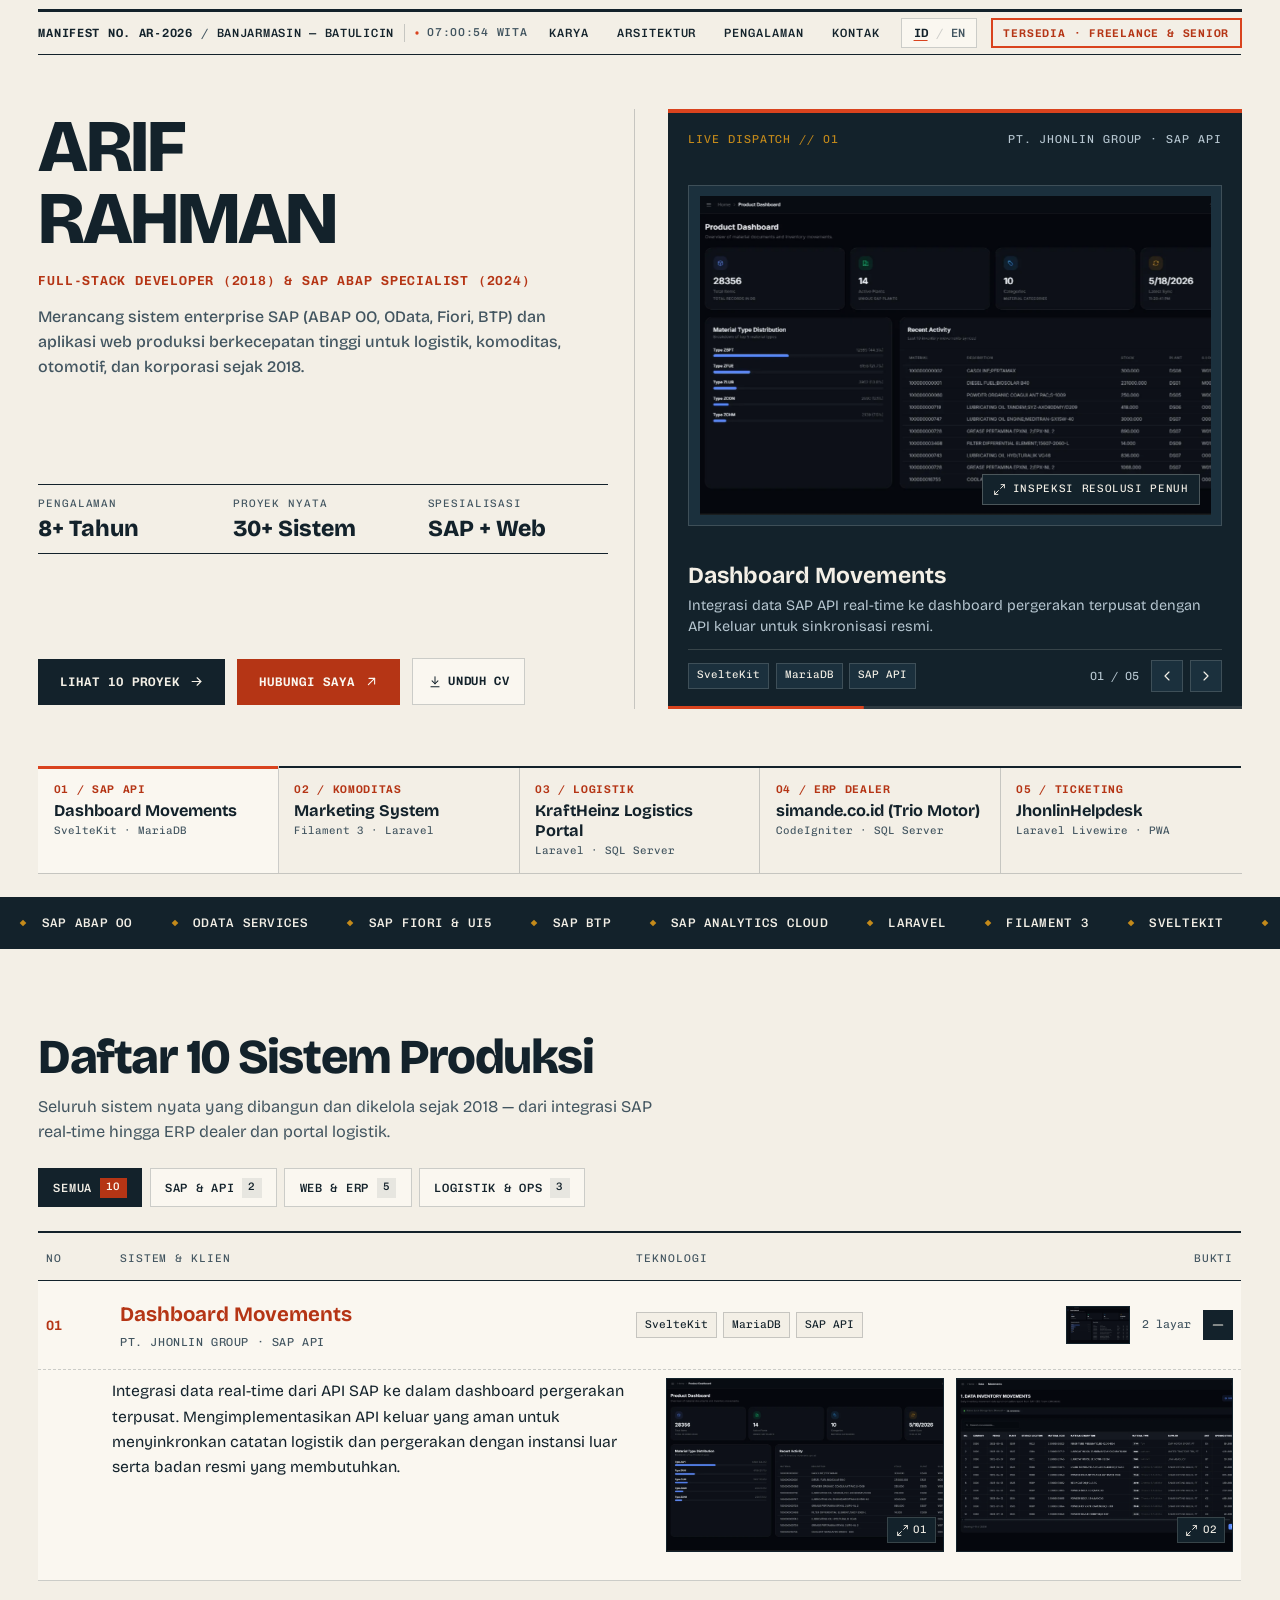
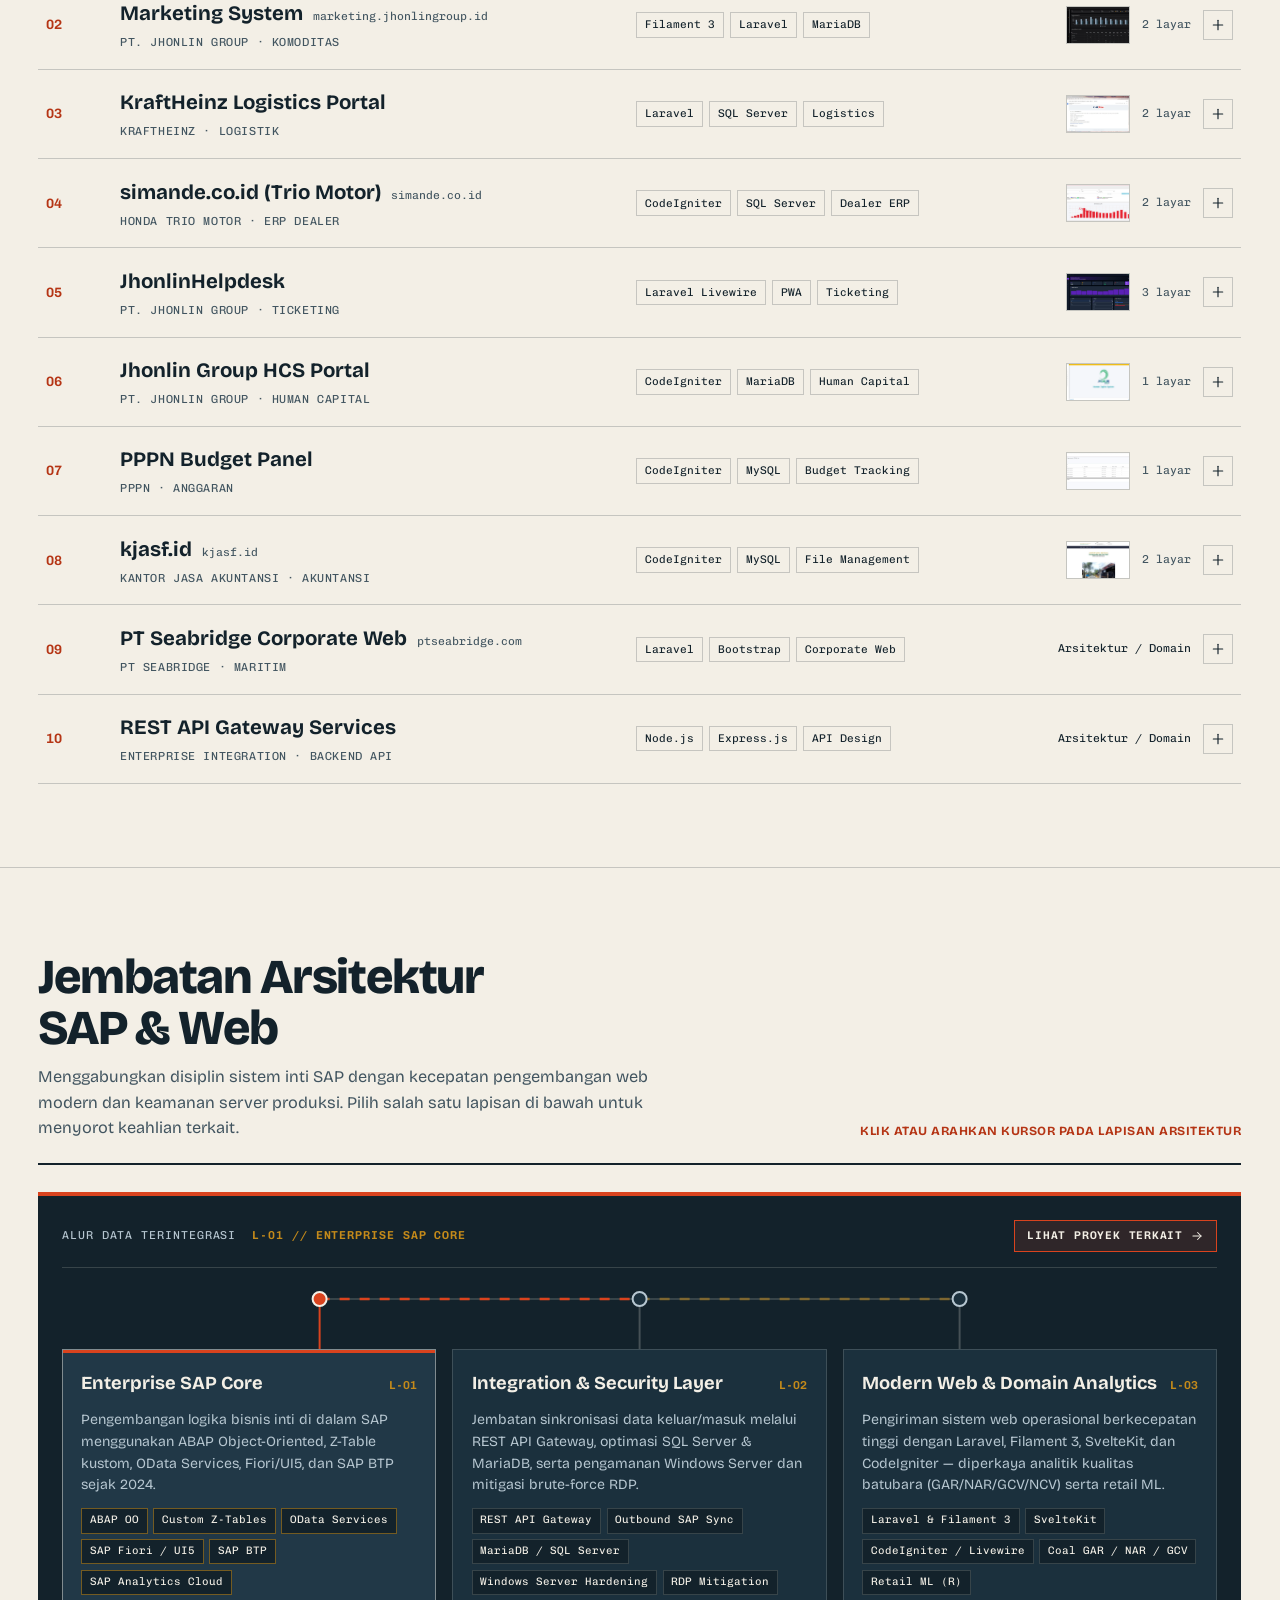
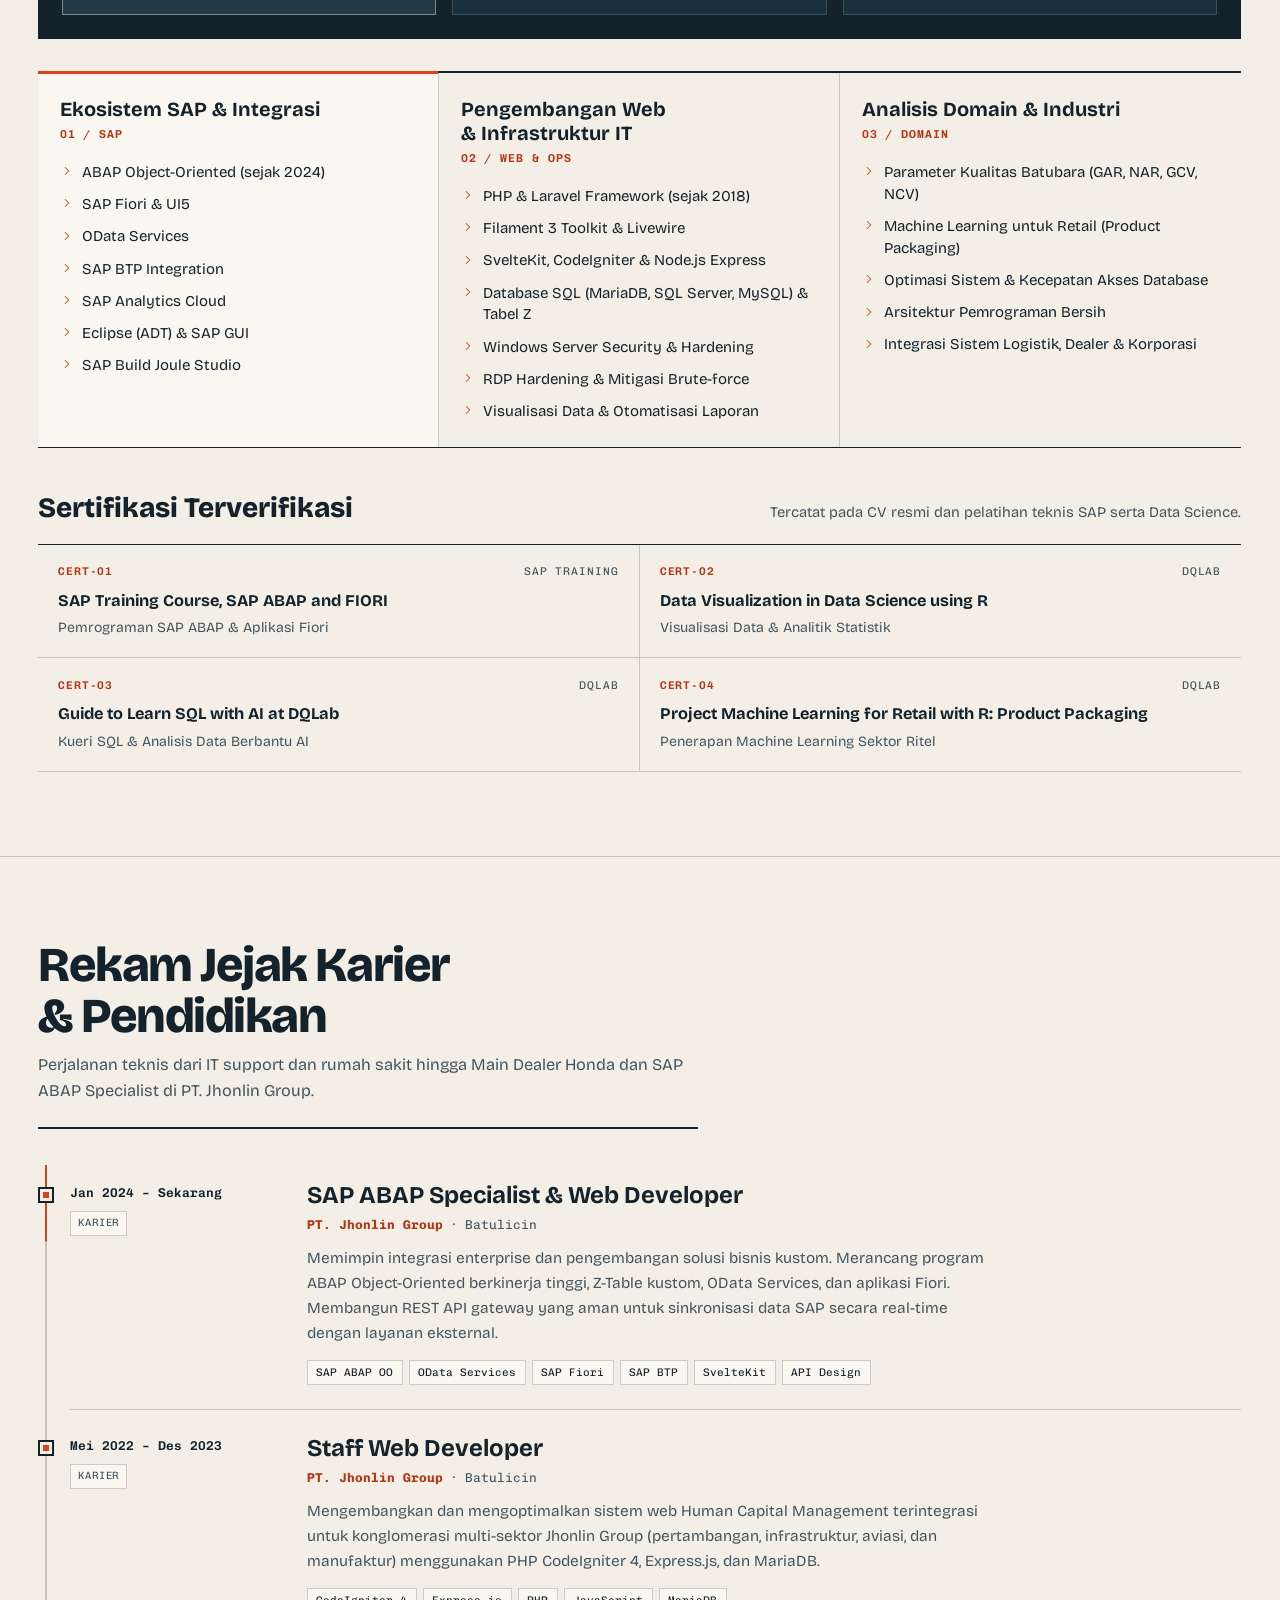
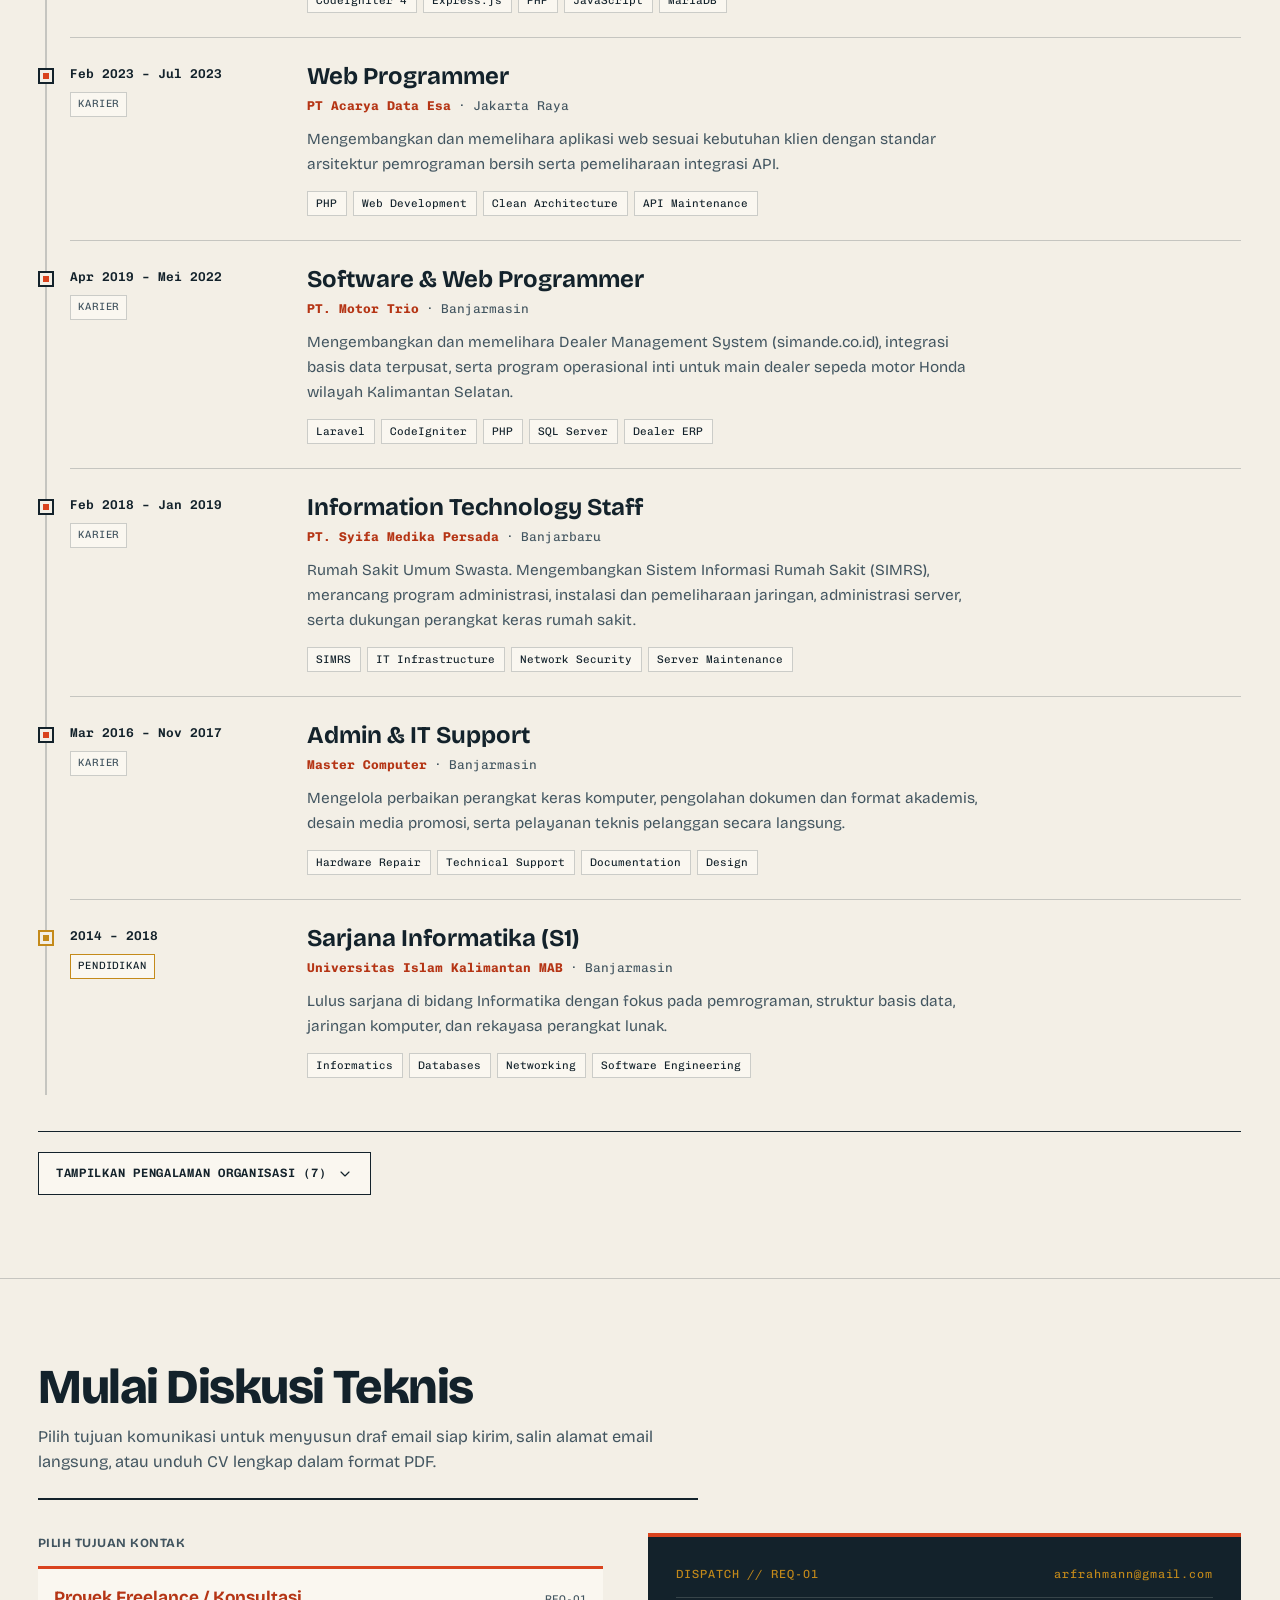
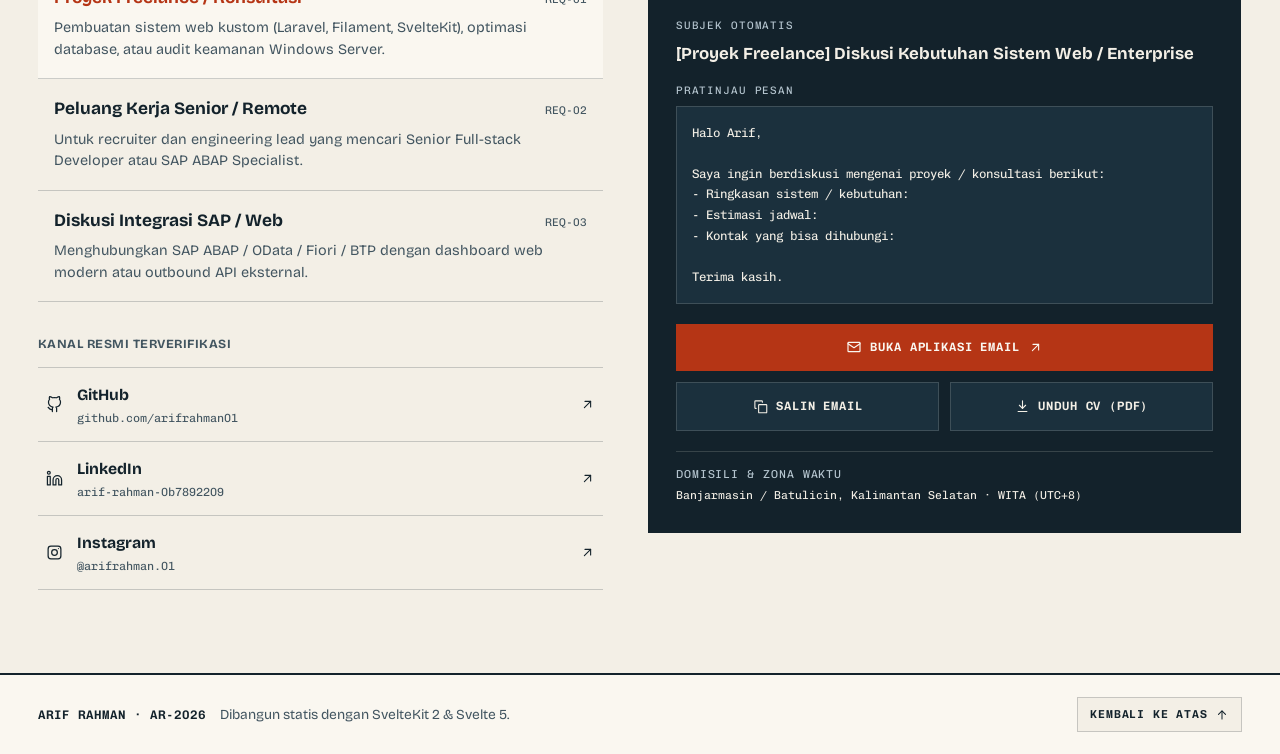
==== commit 9314f517: "deploy: remove bullet list from project details" ====
--- a/index.html
+++ b/index.html
@@ -14,21 +14,21 @@
 			href="https://fonts.googleapis.com/css2?family=Bricolage+Grotesque:opsz,wght@12..96,400;12..96,500;12..96,600;12..96,700;12..96,800&family=Chivo+Mono:wght@400;500;600&display=swap"
 			rel="stylesheet"
 		/>
-		<link href="./_app/immutable/entry/start.CVN_JD6Z.js" rel="modulepreload">
-		<link href="./_app/immutable/chunks/1o_diIp9.js" rel="modulepreload">
+		<link href="./_app/immutable/entry/start.B5a3RBwh.js" rel="modulepreload">
+		<link href="./_app/immutable/chunks/C47COq4O.js" rel="modulepreload">
 		<link href="./_app/immutable/chunks/BfmDhUje.js" rel="modulepreload">
-		<link href="./_app/immutable/entry/app.KKiaCSdt.js" rel="modulepreload">
+		<link href="./_app/immutable/entry/app.Cq9oWZj9.js" rel="modulepreload">
 		<link href="./_app/immutable/chunks/xihTtKlq.js" rel="modulepreload">
-		<link href="./_app/immutable/nodes/0.CU1qKIYw.js" rel="modulepreload">
-		<link href="./_app/immutable/chunks/DgmPSemH.js" rel="modulepreload">
-		<link href="./_app/immutable/nodes/2.BGEYrxCO.js" rel="modulepreload">
+		<link href="./_app/immutable/nodes/0.CB3zNHgb.js" rel="modulepreload">
+		<link href="./_app/immutable/chunks/DdX0BUFB.js" rel="modulepreload">
+		<link href="./_app/immutable/nodes/2.DUFfG7YX.js" rel="modulepreload">
 		<!--12qhfyh--><meta name="description" content="Merancang sistem enterprise SAP (ABAP OO, OData, Fiori, BTP) dan aplikasi web produksi berkecepatan tinggi untuk logistik, komoditas, otomotif, dan korporasi sejak 2018."/><!----><title>Arif Rahman — Full-stack Developer &amp; SAP ABAP Specialist</title>
 		<link href="./_app/immutable/assets/lightbox.DcI3M6bp.css" rel="stylesheet">
 		<link href="./_app/immutable/assets/0.B2OSA4IH.css" rel="stylesheet">
-		<link href="./_app/immutable/assets/2.FxwK7MKG.css" rel="stylesheet">
+		<link href="./_app/immutable/assets/2.DThS3bvX.css" rel="stylesheet">
 	</head>
 	<body data-sveltekit-preload-data="hover">
-		<div style="display: contents"><!--[--><!--[0--><!--[--><a href="#main-content" class="skip-link">Lewati ke konten utama</a> <div class="reading-progress svelte-12qhfyh" aria-hidden="true"><div class="reading-progress-fill svelte-12qhfyh" style="transform: scaleX(0);"></div></div> <header class="manifest-header svelte-1h32yp1"><div class="container svelte-1h32yp1"><div class="manifest-rail svelte-1h32yp1"><a href="#top" class="manifest-id mono svelte-1h32yp1"><span class="id-code svelte-1h32yp1">MANIFEST NO. AR-2026</span> <span class="sep svelte-1h32yp1" aria-hidden="true">/</span> <span class="city svelte-1h32yp1">BANJARMASIN — BATULICIN</span> <span class="clock-pill svelte-1h32yp1" title="Waktu Indonesia Tengah (UTC+8)"><span class="live-dot svelte-1h32yp1"><svg width="8" height="8" viewBox="0 0 24 24" fill="none" stroke="currentColor" stroke-width="1.75" stroke-linecap="round" stroke-linejoin="round" aria-hidden="true" class="icon  svelte-1eqehiz"><!--[24--><circle cx="12" cy="12" r="5" fill="currentColor" stroke="none"></circle><!--]--></svg><!----></span> <span class="svelte-1h32yp1">--:--:-- WITA</span></span></a> <nav class="desktop-nav mono svelte-1h32yp1" aria-label="Navigasi utama"><!--[--><a href="#work" class="nav-link svelte-1h32yp1">Karya</a><a href="#architecture" class="nav-link svelte-1h32yp1">Arsitektur</a><a href="#experience" class="nav-link svelte-1h32yp1">Pengalaman</a><a href="#contact" class="nav-link svelte-1h32yp1">Kontak</a><!--]--></nav> <div class="rail-right svelte-1h32yp1"><div class="lang-switch mono svelte-1h32yp1" role="group" aria-label="Language switcher"><button type="button" class="lang-btn svelte-1h32yp1 active" aria-pressed="true">ID</button> <span class="lang-div svelte-1h32yp1" aria-hidden="true">/</span> <button type="button" class="lang-btn svelte-1h32yp1" aria-pressed="false">EN</button></div> <a href="#contact" class="status-stamp mono svelte-1h32yp1">TERSEDIA · FREELANCE &amp; SENIOR</a> <button type="button" class="menu-toggle svelte-1h32yp1" aria-expanded="false" aria-controls="mobile-manifest-drawer" aria-label="Buka menu navigasi"><svg width="20" height="20" viewBox="0 0 24 24" fill="none" stroke="currentColor" stroke-width="1.75" stroke-linecap="round" stroke-linejoin="round" aria-hidden="true" class="icon  svelte-1eqehiz"><!--[7--><path d="M4 7h16"></path><path d="M4 12h16"></path><path d="M4 17h16"></path><!--]--></svg><!----></button></div></div></div> <!--[-1--><!--]--></header><!----> <main id="main-content"><!--[--><section id="top" class="hero-section svelte-1a56r1n"><div class="container hero-sheet svelte-1a56r1n"><div class="hero-grid svelte-1a56r1n"><div class="hero-left svelte-1a56r1n"><div class="hero-identity"><h1 class="display-name svelte-1a56r1n"><span class="line-mask svelte-1a56r1n"><span class="line-inner line-1 svelte-1a56r1n">ARIF</span></span> <span class="line-mask svelte-1a56r1n"><span class="line-inner line-2 svelte-1a56r1n">RAHMAN</span></span></h1> <p class="role-line mono svelte-1a56r1n">Full-stack Developer (2018) &amp; SAP ABAP Specialist (2024)</p> <p class="hero-bio svelte-1a56r1n">Merancang sistem enterprise SAP (ABAP OO, OData, Fiori, BTP) dan aplikasi web produksi berkecepatan tinggi untuk logistik, komoditas, otomotif, dan korporasi sejak 2018.</p></div> <div class="metrics-bar svelte-1a56r1n" aria-label="Ringkasan pengalaman"><div class="metric-cell svelte-1a56r1n"><span class="metric-k mono svelte-1a56r1n">PENGALAMAN</span> <span class="metric-v tabular svelte-1a56r1n">8+ Tahun</span></div> <div class="metric-cell svelte-1a56r1n"><span class="metric-k mono svelte-1a56r1n">PROYEK NYATA</span> <span class="metric-v tabular svelte-1a56r1n">30+ Sistem</span></div> <div class="metric-cell svelte-1a56r1n"><span class="metric-k mono svelte-1a56r1n">SPESIALISASI</span> <span class="metric-v svelte-1a56r1n">SAP + Web</span></div></div> <div class="hero-actions svelte-1a56r1n"><a href="#work" class="btn btn-ink mono svelte-1a56r1n"><span>Lihat 10 Proyek</span> <span class="btn-icon svelte-1a56r1n"><svg width="15" height="15" viewBox="0 0 24 24" fill="none" stroke="currentColor" stroke-width="1.75" stroke-linecap="round" stroke-linejoin="round" aria-hidden="true" class="icon  svelte-1eqehiz"><!--[0--><path d="M5 12h14"></path><path d="m13 6 6 6-6 6"></path><!--]--></svg><!----></span></a> <a href="#contact" class="btn btn-vermilion mono svelte-1a56r1n"><span>Hubungi Saya</span> <span class="btn-icon svelte-1a56r1n"><svg width="15" height="15" viewBox="0 0 24 24" fill="none" stroke="currentColor" stroke-width="1.75" stroke-linecap="round" stroke-linejoin="round" aria-hidden="true" class="icon  svelte-1eqehiz"><!--[1--><path d="M7 17 17 7"></path><path d="M8 7h9v9"></path><!--]--></svg><!----></span></a> <a href="./Arif-Rahman-CV.pdf" download="Arif-Rahman-CV.pdf" class="cv-inline mono svelte-1a56r1n"><svg width="14" height="14" viewBox="0 0 24 24" fill="none" stroke="currentColor" stroke-width="1.75" stroke-linecap="round" stroke-linejoin="round" aria-hidden="true" class="icon  svelte-1eqehiz"><!--[11--><path d="M12 3v12"></path><path d="m7 10 5 5 5-5"></path><path d="M5 20h14"></path><!--]--></svg><!----> <span>Unduh CV</span></a></div></div> <div class="dispatch-stage svelte-1a56r1n" role="region" aria-label="LIVE DISPATCH"><div class="stage-topbar mono svelte-1a56r1n"><span class="stage-code">LIVE DISPATCH // 01</span> <span class="stage-client svelte-1a56r1n">PT. Jhonlin Group · SAP API</span></div> <div class="stage-viewport svelte-1a56r1n"><div class="stage-tilt-frame svelte-1a56r1n" style="transform: perspective(1100px) rotateX(0deg) rotateY(0deg);"><!----><button type="button" class="screenshot-trigger svelte-1a56r1n wipe-next" aria-label="Inspeksi Resolusi Penuh: Dashboard Movements"><!--[0--><img src="./projects/dashboard_movement_1.webp" alt="Dashboard Movements — Ringkasan pergerakan real-time terintegrasi SAP API" class="stage-img svelte-1a56r1n" loading="eager"/><!--]--> <span class="inspect-badge mono svelte-1a56r1n"><svg width="13" height="13" viewBox="0 0 24 24" fill="none" stroke="currentColor" stroke-width="1.75" stroke-linecap="round" stroke-linejoin="round" aria-hidden="true" class="icon  svelte-1eqehiz"><!--[8--><path d="M15 3h6v6"></path><path d="M9 21H3v-6"></path><path d="m21 3-7 7"></path><path d="m3 21 7-7"></path><!--]--></svg><!----> <span>Inspeksi Resolusi Penuh</span></span></button><!----></div></div> <div class="stage-info svelte-1a56r1n"><!----><div class="stage-caption-wrap svelte-1a56r1n"><div class="stage-title-row svelte-1a56r1n"><h2 class="stage-title svelte-1a56r1n">Dashboard Movements</h2> <!--[-1--><!--]--></div> <p class="stage-summary svelte-1a56r1n">Integrasi data SAP API real-time ke dashboard pergerakan terpusat dengan API keluar untuk sinkronisasi resmi.</p></div><!----> <div class="stage-controls svelte-1a56r1n"><div class="stage-tags mono svelte-1a56r1n"><!--[--><span class="stage-tag svelte-1a56r1n">SvelteKit</span><span class="stage-tag svelte-1a56r1n">MariaDB</span><span class="stage-tag svelte-1a56r1n">SAP API</span><!--]--></div> <div class="stage-nav-group svelte-1a56r1n"><span class="mono stage-counter svelte-1a56r1n">01 / 05</span> <button type="button" class="stage-btn svelte-1a56r1n" aria-label="Proyek sebelumnya"><svg width="16" height="16" viewBox="0 0 24 24" fill="none" stroke="currentColor" stroke-width="1.75" stroke-linecap="round" stroke-linejoin="round" aria-hidden="true" class="icon  svelte-1eqehiz"><!--[3--><path d="m15 18-6-6 6-6"></path><!--]--></svg><!----></button> <button type="button" class="stage-btn svelte-1a56r1n" aria-label="Proyek berikutnya"><svg width="16" height="16" viewBox="0 0 24 24" fill="none" stroke="currentColor" stroke-width="1.75" stroke-linecap="round" stroke-linejoin="round" aria-hidden="true" class="icon  svelte-1eqehiz"><!--[4--><path d="m9 18 6-6-6-6"></path><!--]--></svg><!----></button></div></div></div> <div class="stage-progress-track svelte-1a56r1n" aria-hidden="true"><div class="stage-progress-fill svelte-1a56r1n" style="transform: scaleX(0);"></div></div></div></div> <div class="manifest-strip svelte-1a56r1n" role="tablist" aria-label="Pilih proyek unggulan di panggung utama"><!--[--><button type="button" role="tab" aria-selected="true" class="strip-item svelte-1a56r1n active"><span class="strip-sweep svelte-1a56r1n" aria-hidden="true"></span> <span class="strip-code mono svelte-1a56r1n">01 / SAP API</span> <span class="strip-title svelte-1a56r1n">Dashboard Movements</span> <span class="strip-stack mono svelte-1a56r1n">SvelteKit · MariaDB</span></button><button type="button" role="tab" aria-selected="false" class="strip-item svelte-1a56r1n"><span class="strip-sweep svelte-1a56r1n" aria-hidden="true"></span> <span class="strip-code mono svelte-1a56r1n">02 / KOMODITAS</span> <span class="strip-title svelte-1a56r1n">Marketing System</span> <span class="strip-stack mono svelte-1a56r1n">Filament 3 · Laravel</span></button><button type="button" role="tab" aria-selected="false" class="strip-item svelte-1a56r1n"><span class="strip-sweep svelte-1a56r1n" aria-hidden="true"></span> <span class="strip-code mono svelte-1a56r1n">03 / LOGISTIK</span> <span class="strip-title svelte-1a56r1n">KraftHeinz Logistics Portal</span> <span class="strip-stack mono svelte-1a56r1n">Laravel · SQL Server</span></button><button type="button" role="tab" aria-selected="false" class="strip-item svelte-1a56r1n"><span class="strip-sweep svelte-1a56r1n" aria-hidden="true"></span> <span class="strip-code mono svelte-1a56r1n">04 / ERP DEALER</span> <span class="strip-title svelte-1a56r1n">simande.co.id (Trio Motor)</span> <span class="strip-stack mono svelte-1a56r1n">CodeIgniter · SQL Server</span></button><button type="button" role="tab" aria-selected="false" class="strip-item svelte-1a56r1n"><span class="strip-sweep svelte-1a56r1n" aria-hidden="true"></span> <span class="strip-code mono svelte-1a56r1n">05 / TICKETING</span> <span class="strip-title svelte-1a56r1n">JhonlinHelpdesk</span> <span class="strip-stack mono svelte-1a56r1n">Laravel Livewire · PWA</span></button><!--]--></div></div></section><!----> <div class="marquee-band svelte-qxcu2w" aria-label="Core engineering technologies"><div class="marquee-track svelte-qxcu2w"><!--[--><div class="marquee-group svelte-qxcu2w" aria-hidden="false"><!--[--><span class="marquee-item mono svelte-qxcu2w"><span class="marker svelte-qxcu2w"><svg width="10" height="10" viewBox="0 0 24 24" fill="none" stroke="currentColor" stroke-width="1.75" stroke-linecap="round" stroke-linejoin="round" aria-hidden="true" class="icon  svelte-1eqehiz"><!--[23--><path d="M12 4 20 12 12 20 4 12Z" fill="currentColor" stroke="none"></path><!--]--></svg><!----></span> <span>SAP ABAP OO</span></span><span class="marquee-item mono svelte-qxcu2w"><span class="marker svelte-qxcu2w"><svg width="10" height="10" viewBox="0 0 24 24" fill="none" stroke="currentColor" stroke-width="1.75" stroke-linecap="round" stroke-linejoin="round" aria-hidden="true" class="icon  svelte-1eqehiz"><!--[23--><path d="M12 4 20 12 12 20 4 12Z" fill="currentColor" stroke="none"></path><!--]--></svg><!----></span> <span>ODATA SERVICES</span></span><span class="marquee-item mono svelte-qxcu2w"><span class="marker svelte-qxcu2w"><svg width="10" height="10" viewBox="0 0 24 24" fill="none" stroke="currentColor" stroke-width="1.75" stroke-linecap="round" stroke-linejoin="round" aria-hidden="true" class="icon  svelte-1eqehiz"><!--[23--><path d="M12 4 20 12 12 20 4 12Z" fill="currentColor" stroke="none"></path><!--]--></svg><!----></span> <span>SAP FIORI &amp; UI5</span></span><span class="marquee-item mono svelte-qxcu2w"><span class="marker svelte-qxcu2w"><svg width="10" height="10" viewBox="0 0 24 24" fill="none" stroke="currentColor" stroke-width="1.75" stroke-linecap="round" stroke-linejoin="round" aria-hidden="true" class="icon  svelte-1eqehiz"><!--[23--><path d="M12 4 20 12 12 20 4 12Z" fill="currentColor" stroke="none"></path><!--]--></svg><!----></span> <span>SAP BTP</span></span><span class="marquee-item mono svelte-qxcu2w"><span class="marker svelte-qxcu2w"><svg width="10" height="10" viewBox="0 0 24 24" fill="none" stroke="currentColor" stroke-width="1.75" stroke-linecap="round" stroke-linejoin="round" aria-hidden="true" class="icon  svelte-1eqehiz"><!--[23--><path d="M12 4 20 12 12 20 4 12Z" fill="currentColor" stroke="none"></path><!--]--></svg><!----></span> <span>SAP ANALYTICS CLOUD</span></span><span class="marquee-item mono svelte-qxcu2w"><span class="marker svelte-qxcu2w"><svg width="10" height="10" viewBox="0 0 24 24" fill="none" stroke="currentColor" stroke-width="1.75" stroke-linecap="round" stroke-linejoin="round" aria-hidden="true" class="icon  svelte-1eqehiz"><!--[23--><path d="M12 4 20 12 12 20 4 12Z" fill="currentColor" stroke="none"></path><!--]--></svg><!----></span> <span>LARAVEL</span></span><span class="marquee-item mono svelte-qxcu2w"><span class="marker svelte-qxcu2w"><svg width="10" height="10" viewBox="0 0 24 24" fill="none" stroke="currentColor" stroke-width="1.75" stroke-linecap="round" stroke-linejoin="round" aria-hidden="true" class="icon  svelte-1eqehiz"><!--[23--><path d="M12 4 20 12 12 20 4 12Z" fill="currentColor" stroke="none"></path><!--]--></svg><!----></span> <span>FILAMENT 3</span></span><span class="marquee-item mono svelte-qxcu2w"><span class="marker svelte-qxcu2w"><svg width="10" height="10" viewBox="0 0 24 24" fill="none" stroke="currentColor" stroke-width="1.75" stroke-linecap="round" stroke-linejoin="round" aria-hidden="true" class="icon  svelte-1eqehiz"><!--[23--><path d="M12 4 20 12 12 20 4 12Z" fill="currentColor" stroke="none"></path><!--]--></svg><!----></span> <span>SVELTEKIT</span></span><span class="marquee-item mono svelte-qxcu2w"><span class="marker svelte-qxcu2w"><svg width="10" height="10" viewBox="0 0 24 24" fill="none" stroke="currentColor" stroke-width="1.75" stroke-linecap="round" stroke-linejoin="round" aria-hidden="true" class="icon  svelte-1eqehiz"><!--[23--><path d="M12 4 20 12 12 20 4 12Z" fill="currentColor" stroke="none"></path><!--]--></svg><!----></span> <span>CODEIGNITER</span></span><span class="marquee-item mono svelte-qxcu2w"><span class="marker svelte-qxcu2w"><svg width="10" height="10" viewBox="0 0 24 24" fill="none" stroke="currentColor" stroke-width="1.75" stroke-linecap="round" stroke-linejoin="round" aria-hidden="true" class="icon  svelte-1eqehiz"><!--[23--><path d="M12 4 20 12 12 20 4 12Z" fill="currentColor" stroke="none"></path><!--]--></svg><!----></span> <span>MARIADB</span></span><span class="marquee-item mono svelte-qxcu2w"><span class="marker svelte-qxcu2w"><svg width="10" height="10" viewBox="0 0 24 24" fill="none" stroke="currentColor" stroke-width="1.75" stroke-linecap="round" stroke-linejoin="round" aria-hidden="true" class="icon  svelte-1eqehiz"><!--[23--><path d="M12 4 20 12 12 20 4 12Z" fill="currentColor" stroke="none"></path><!--]--></svg><!----></span> <span>SQL SERVER</span></span><span class="marquee-item mono svelte-qxcu2w"><span class="marker svelte-qxcu2w"><svg width="10" height="10" viewBox="0 0 24 24" fill="none" stroke="currentColor" stroke-width="1.75" stroke-linecap="round" stroke-linejoin="round" aria-hidden="true" class="icon  svelte-1eqehiz"><!--[23--><path d="M12 4 20 12 12 20 4 12Z" fill="currentColor" stroke="none"></path><!--]--></svg><!----></span> <span>COAL QUALITY GAR / NAR</span></span><span class="marquee-item mono svelte-qxcu2w"><span class="marker svelte-qxcu2w"><svg width="10" height="10" viewBox="0 0 24 24" fill="none" stroke="currentColor" stroke-width="1.75" stroke-linecap="round" stroke-linejoin="round" aria-hidden="true" class="icon  svelte-1eqehiz"><!--[23--><path d="M12 4 20 12 12 20 4 12Z" fill="currentColor" stroke="none"></path><!--]--></svg><!----></span> <span>WINDOWS SERVER HARDENING</span></span><span class="marquee-item mono svelte-qxcu2w"><span class="marker svelte-qxcu2w"><svg width="10" height="10" viewBox="0 0 24 24" fill="none" stroke="currentColor" stroke-width="1.75" stroke-linecap="round" stroke-linejoin="round" aria-hidden="true" class="icon  svelte-1eqehiz"><!--[23--><path d="M12 4 20 12 12 20 4 12Z" fill="currentColor" stroke="none"></path><!--]--></svg><!----></span> <span>REST API GATEWAY</span></span><!--]--></div><div class="marquee-group svelte-qxcu2w" aria-hidden="true"><!--[--><span class="marquee-item mono svelte-qxcu2w"><span class="marker svelte-qxcu2w"><svg width="10" height="10" viewBox="0 0 24 24" fill="none" stroke="currentColor" stroke-width="1.75" stroke-linecap="round" stroke-linejoin="round" aria-hidden="true" class="icon  svelte-1eqehiz"><!--[23--><path d="M12 4 20 12 12 20 4 12Z" fill="currentColor" stroke="none"></path><!--]--></svg><!----></span> <span>SAP ABAP OO</span></span><span class="marquee-item mono svelte-qxcu2w"><span class="marker svelte-qxcu2w"><svg width="10" height="10" viewBox="0 0 24 24" fill="none" stroke="currentColor" stroke-width="1.75" stroke-linecap="round" stroke-linejoin="round" aria-hidden="true" class="icon  svelte-1eqehiz"><!--[23--><path d="M12 4 20 12 12 20 4 12Z" fill="currentColor" stroke="none"></path><!--]--></svg><!----></span> <span>ODATA SERVICES</span></span><span class="marquee-item mono svelte-qxcu2w"><span class="marker svelte-qxcu2w"><svg width="10" height="10" viewBox="0 0 24 24" fill="none" stroke="currentColor" stroke-width="1.75" stroke-linecap="round" stroke-linejoin="round" aria-hidden="true" class="icon  svelte-1eqehiz"><!--[23--><path d="M12 4 20 12 12 20 4 12Z" fill="currentColor" stroke="none"></path><!--]--></svg><!----></span> <span>SAP FIORI &amp; UI5</span></span><span class="marquee-item mono svelte-qxcu2w"><span class="marker svelte-qxcu2w"><svg width="10" height="10" viewBox="0 0 24 24" fill="none" stroke="currentColor" stroke-width="1.75" stroke-linecap="round" stroke-linejoin="round" aria-hidden="true" class="icon  svelte-1eqehiz"><!--[23--><path d="M12 4 20 12 12 20 4 12Z" fill="currentColor" stroke="none"></path><!--]--></svg><!----></span> <span>SAP BTP</span></span><span class="marquee-item mono svelte-qxcu2w"><span class="marker svelte-qxcu2w"><svg width="10" height="10" viewBox="0 0 24 24" fill="none" stroke="currentColor" stroke-width="1.75" stroke-linecap="round" stroke-linejoin="round" aria-hidden="true" class="icon  svelte-1eqehiz"><!--[23--><path d="M12 4 20 12 12 20 4 12Z" fill="currentColor" stroke="none"></path><!--]--></svg><!----></span> <span>SAP ANALYTICS CLOUD</span></span><span class="marquee-item mono svelte-qxcu2w"><span class="marker svelte-qxcu2w"><svg width="10" height="10" viewBox="0 0 24 24" fill="none" stroke="currentColor" stroke-width="1.75" stroke-linecap="round" stroke-linejoin="round" aria-hidden="true" class="icon  svelte-1eqehiz"><!--[23--><path d="M12 4 20 12 12 20 4 12Z" fill="currentColor" stroke="none"></path><!--]--></svg><!----></span> <span>LARAVEL</span></span><span class="marquee-item mono svelte-qxcu2w"><span class="marker svelte-qxcu2w"><svg width="10" height="10" viewBox="0 0 24 24" fill="none" stroke="currentColor" stroke-width="1.75" stroke-linecap="round" stroke-linejoin="round" aria-hidden="true" class="icon  svelte-1eqehiz"><!--[23--><path d="M12 4 20 12 12 20 4 12Z" fill="currentColor" stroke="none"></path><!--]--></svg><!----></span> <span>FILAMENT 3</span></span><span class="marquee-item mono svelte-qxcu2w"><span class="marker svelte-qxcu2w"><svg width="10" height="10" viewBox="0 0 24 24" fill="none" stroke="currentColor" stroke-width="1.75" stroke-linecap="round" stroke-linejoin="round" aria-hidden="true" class="icon  svelte-1eqehiz"><!--[23--><path d="M12 4 20 12 12 20 4 12Z" fill="currentColor" stroke="none"></path><!--]--></svg><!----></span> <span>SVELTEKIT</span></span><span class="marquee-item mono svelte-qxcu2w"><span class="marker svelte-qxcu2w"><svg width="10" height="10" viewBox="0 0 24 24" fill="none" stroke="currentColor" stroke-width="1.75" stroke-linecap="round" stroke-linejoin="round" aria-hidden="true" class="icon  svelte-1eqehiz"><!--[23--><path d="M12 4 20 12 12 20 4 12Z" fill="currentColor" stroke="none"></path><!--]--></svg><!----></span> <span>CODEIGNITER</span></span><span class="marquee-item mono svelte-qxcu2w"><span class="marker svelte-qxcu2w"><svg width="10" height="10" viewBox="0 0 24 24" fill="none" stroke="currentColor" stroke-width="1.75" stroke-linecap="round" stroke-linejoin="round" aria-hidden="true" class="icon  svelte-1eqehiz"><!--[23--><path d="M12 4 20 12 12 20 4 12Z" fill="currentColor" stroke="none"></path><!--]--></svg><!----></span> <span>MARIADB</span></span><span class="marquee-item mono svelte-qxcu2w"><span class="marker svelte-qxcu2w"><svg width="10" height="10" viewBox="0 0 24 24" fill="none" stroke="currentColor" stroke-width="1.75" stroke-linecap="round" stroke-linejoin="round" aria-hidden="true" class="icon  svelte-1eqehiz"><!--[23--><path d="M12 4 20 12 12 20 4 12Z" fill="currentColor" stroke="none"></path><!--]--></svg><!----></span> <span>SQL SERVER</span></span><span class="marquee-item mono svelte-qxcu2w"><span class="marker svelte-qxcu2w"><svg width="10" height="10" viewBox="0 0 24 24" fill="none" stroke="currentColor" stroke-width="1.75" stroke-linecap="round" stroke-linejoin="round" aria-hidden="true" class="icon  svelte-1eqehiz"><!--[23--><path d="M12 4 20 12 12 20 4 12Z" fill="currentColor" stroke="none"></path><!--]--></svg><!----></span> <span>COAL QUALITY GAR / NAR</span></span><span class="marquee-item mono svelte-qxcu2w"><span class="marker svelte-qxcu2w"><svg width="10" height="10" viewBox="0 0 24 24" fill="none" stroke="currentColor" stroke-width="1.75" stroke-linecap="round" stroke-linejoin="round" aria-hidden="true" class="icon  svelte-1eqehiz"><!--[23--><path d="M12 4 20 12 12 20 4 12Z" fill="currentColor" stroke="none"></path><!--]--></svg><!----></span> <span>WINDOWS SERVER HARDENING</span></span><span class="marquee-item mono svelte-qxcu2w"><span class="marker svelte-qxcu2w"><svg width="10" height="10" viewBox="0 0 24 24" fill="none" stroke="currentColor" stroke-width="1.75" stroke-linecap="round" stroke-linejoin="round" aria-hidden="true" class="icon  svelte-1eqehiz"><!--[23--><path d="M12 4 20 12 12 20 4 12Z" fill="currentColor" stroke="none"></path><!--]--></svg><!----></span> <span>REST API GATEWAY</span></span><!--]--></div><!--]--></div></div><!----> <section id="work" class="ledger-section svelte-t3vrbx"><div class="container"><div class="section-header svelte-t3vrbx"><div class="section-heading-block svelte-t3vrbx"><h2 class="section-title svelte-t3vrbx">Daftar 10 Sistem Produksi</h2> <p class="section-subtitle svelte-t3vrbx">Seluruh sistem nyata yang dibangun dan dikelola sejak 2018 — dari integrasi SAP real-time hingga ERP dealer dan portal logistik.</p></div> <div class="filter-bar svelte-t3vrbx" role="tablist" aria-label="Filter kategori proyek"><!--[--><button type="button" role="tab" aria-selected="true" class="filter-btn mono svelte-t3vrbx active"><span>Semua</span> <span class="filter-count svelte-t3vrbx">10</span></button><button type="button" role="tab" aria-selected="false" class="filter-btn mono svelte-t3vrbx"><span>SAP &amp; API</span> <span class="filter-count svelte-t3vrbx">2</span></button><button type="button" role="tab" aria-selected="false" class="filter-btn mono svelte-t3vrbx"><span>Web &amp; ERP</span> <span class="filter-count svelte-t3vrbx">5</span></button><button type="button" role="tab" aria-selected="false" class="filter-btn mono svelte-t3vrbx"><span>Logistik &amp; Ops</span> <span class="filter-count svelte-t3vrbx">3</span></button><!--]--></div></div> <div class="ledger-table svelte-t3vrbx"><div class="ledger-head mono svelte-t3vrbx" aria-hidden="true"><span>NO</span> <span>SISTEM &amp; KLIEN</span> <span>TEKNOLOGI</span> <span class="align-right svelte-t3vrbx">BUKTI</span></div> <!--[--><article class="ledger-entry svelte-t3vrbx open"><button type="button" class="ledger-row svelte-t3vrbx" aria-expanded="true" aria-controls="project-panel-dashboard-movements"><span class="row-code mono svelte-t3vrbx">01</span> <span class="row-main svelte-t3vrbx"><span class="row-title-wrap svelte-t3vrbx"><span class="row-title svelte-t3vrbx">Dashboard Movements</span> <!--[-1--><!--]--></span> <span class="row-client mono svelte-t3vrbx">PT. Jhonlin Group · SAP API</span></span> <span class="row-stack mono svelte-t3vrbx"><!--[--><span class="stack-chip svelte-t3vrbx">SvelteKit</span><span class="stack-chip svelte-t3vrbx">MariaDB</span><span class="stack-chip svelte-t3vrbx">SAP API</span><!--]--></span> <span class="row-evidence svelte-t3vrbx"><!--[0--><span class="hover-thumb svelte-t3vrbx" aria-hidden="true"><img src="./projects/dashboard_movement_1.webp" alt="" loading="lazy" class="svelte-t3vrbx"/></span> <span class="evidence-label mono svelte-t3vrbx">2 layar</span><!--]--> <span class="expand-icon svelte-t3vrbx" aria-hidden="true"><svg width="16" height="16" viewBox="0 0 24 24" fill="none" stroke="currentColor" stroke-width="1.75" stroke-linecap="round" stroke-linejoin="round" aria-hidden="true" class="icon  svelte-1eqehiz"><!--[22--><path d="M5 12h14"></path><!--]--></svg><!----></span></span></button> <div id="project-panel-dashboard-movements" class="accordion-shell svelte-t3vrbx open" aria-hidden="false"><div class="accordion-inner svelte-t3vrbx"><div class="detail-grid svelte-t3vrbx"><div class="detail-copy"><p class="detail-desc svelte-t3vrbx">Integrasi data real-time dari API SAP ke dalam dashboard pergerakan terpusat. Mengimplementasikan API keluar yang aman untuk menyinkronkan catatan logistik dan pergerakan dengan instansi luar serta badan resmi yang membutuhkan.</p> <div class="deliverables-block svelte-t3vrbx"><p class="detail-meta-label svelte-t3vrbx">Poin Implementasi</p> <ul class="deliverables-list svelte-t3vrbx"><!--[--><li class="svelte-t3vrbx"><span class="bullet-icon svelte-t3vrbx"><svg width="13" height="13" viewBox="0 0 24 24" fill="none" stroke="currentColor" stroke-width="1.75" stroke-linecap="round" stroke-linejoin="round" aria-hidden="true" class="icon  svelte-1eqehiz"><!--[0--><path d="M5 12h14"></path><path d="m13 6 6 6-6 6"></path><!--]--></svg><!----></span> <span>Aliran data langsung dari SAP ke antarmuka pantau SvelteKit</span></li><li class="svelte-t3vrbx"><span class="bullet-icon svelte-t3vrbx"><svg width="13" height="13" viewBox="0 0 24 24" fill="none" stroke="currentColor" stroke-width="1.75" stroke-linecap="round" stroke-linejoin="round" aria-hidden="true" class="icon  svelte-1eqehiz"><!--[0--><path d="M5 12h14"></path><path d="m13 6 6 6-6 6"></path><!--]--></svg><!----></span> <span>Endpoint API keluar terproteksi untuk sinkronisasi instansi resmi</span></li><li class="svelte-t3vrbx"><span class="bullet-icon svelte-t3vrbx"><svg width="13" height="13" viewBox="0 0 24 24" fill="none" stroke="currentColor" stroke-width="1.75" stroke-linecap="round" stroke-linejoin="round" aria-hidden="true" class="icon  svelte-1eqehiz"><!--[0--><path d="M5 12h14"></path><path d="m13 6 6 6-6 6"></path><!--]--></svg><!----></span> <span>Penyimpanan historis dan audit log pergerakan di MariaDB</span></li><!--]--></ul></div> <!--[-1--><!--]--></div> <div class="detail-media"><!--[0--><div class="gallery-grid svelte-t3vrbx"><!--[--><button type="button" class="gallery-thumb svelte-t3vrbx" tabindex="0" aria-label="Buka galeri: Dashboard Movements — Ringkasan pergerakan real-time terintegrasi SAP API"><img src="./projects/dashboard_movement_1.webp" alt="Dashboard Movements — Ringkasan pergerakan real-time terintegrasi SAP API" loading="lazy" class="svelte-t3vrbx"/> <span class="thumb-overlay mono svelte-t3vrbx"><svg width="13" height="13" viewBox="0 0 24 24" fill="none" stroke="currentColor" stroke-width="1.75" stroke-linecap="round" stroke-linejoin="round" aria-hidden="true" class="icon  svelte-1eqehiz"><!--[8--><path d="M15 3h6v6"></path><path d="M9 21H3v-6"></path><path d="m21 3-7 7"></path><path d="m3 21 7-7"></path><!--]--></svg><!----> <span>01</span></span></button><button type="button" class="gallery-thumb svelte-t3vrbx" tabindex="0" aria-label="Buka galeri: Dashboard Movements — Detail pemantauan catatan logistik dan sinkronisasi keluar"><img src="./projects/dashboard_movement_2.webp" alt="Dashboard Movements — Detail pemantauan catatan logistik dan sinkronisasi keluar" loading="lazy" class="svelte-t3vrbx"/> <span class="thumb-overlay mono svelte-t3vrbx"><svg width="13" height="13" viewBox="0 0 24 24" fill="none" stroke="currentColor" stroke-width="1.75" stroke-linecap="round" stroke-linejoin="round" aria-hidden="true" class="icon  svelte-1eqehiz"><!--[8--><path d="M15 3h6v6"></path><path d="M9 21H3v-6"></path><path d="m21 3-7 7"></path><path d="m3 21 7-7"></path><!--]--></svg><!----> <span>02</span></span></button><!--]--></div><!--]--></div></div></div></div></article><article class="ledger-entry svelte-t3vrbx"><button type="button" class="ledger-row svelte-t3vrbx" aria-expanded="false" aria-controls="project-panel-marketing-system"><span class="row-code mono svelte-t3vrbx">02</span> <span class="row-main svelte-t3vrbx"><span class="row-title-wrap svelte-t3vrbx"><span class="row-title svelte-t3vrbx">Marketing System</span> <!--[0--><span class="row-domain mono svelte-t3vrbx">marketing.jhonlingroup.id</span><!--]--></span> <span class="row-client mono svelte-t3vrbx">PT. Jhonlin Group · KOMODITAS</span></span> <span class="row-stack mono svelte-t3vrbx"><!--[--><span class="stack-chip svelte-t3vrbx">Filament 3</span><span class="stack-chip svelte-t3vrbx">Laravel</span><span class="stack-chip svelte-t3vrbx">MariaDB</span><!--]--></span> <span class="row-evidence svelte-t3vrbx"><!--[0--><span class="hover-thumb svelte-t3vrbx" aria-hidden="true"><img src="./projects/marketing_1.webp" alt="" loading="lazy" class="svelte-t3vrbx"/></span> <span class="evidence-label mono svelte-t3vrbx">2 layar</span><!--]--> <span class="expand-icon svelte-t3vrbx" aria-hidden="true"><svg width="16" height="16" viewBox="0 0 24 24" fill="none" stroke="currentColor" stroke-width="1.75" stroke-linecap="round" stroke-linejoin="round" aria-hidden="true" class="icon  svelte-1eqehiz"><!--[21--><path d="M12 5v14"></path><path d="M5 12h14"></path><!--]--></svg><!----></span></span></button> <div id="project-panel-marketing-system" class="accordion-shell svelte-t3vrbx" aria-hidden="true"><div class="accordion-inner svelte-t3vrbx"><div class="detail-grid svelte-t3vrbx"><div class="detail-copy"><p class="detail-desc svelte-t3vrbx">Sistem manajemen pemasaran dan penjualan komoditas terpusat untuk Jhonlin Group (marketing.jhonlingroup.id) yang dibangun berbasis Laravel dan Filament 3 untuk pelacakan distribusi, kontrol anggaran, dan pelaporan penjualan otomatis.</p> <div class="deliverables-block svelte-t3vrbx"><p class="detail-meta-label svelte-t3vrbx">Poin Implementasi</p> <ul class="deliverables-list svelte-t3vrbx"><!--[--><li class="svelte-t3vrbx"><span class="bullet-icon svelte-t3vrbx"><svg width="13" height="13" viewBox="0 0 24 24" fill="none" stroke="currentColor" stroke-width="1.75" stroke-linecap="round" stroke-linejoin="round" aria-hidden="true" class="icon  svelte-1eqehiz"><!--[0--><path d="M5 12h14"></path><path d="m13 6 6 6-6 6"></path><!--]--></svg><!----></span> <span>Panel operasional multi-modul dibangun di atas Laravel &amp; Filament 3</span></li><li class="svelte-t3vrbx"><span class="bullet-icon svelte-t3vrbx"><svg width="13" height="13" viewBox="0 0 24 24" fill="none" stroke="currentColor" stroke-width="1.75" stroke-linecap="round" stroke-linejoin="round" aria-hidden="true" class="icon  svelte-1eqehiz"><!--[0--><path d="M5 12h14"></path><path d="m13 6 6 6-6 6"></path><!--]--></svg><!----></span> <span>Modul pengelolaan anggaran dan pelacakan distribusi komoditas</span></li><li class="svelte-t3vrbx"><span class="bullet-icon svelte-t3vrbx"><svg width="13" height="13" viewBox="0 0 24 24" fill="none" stroke="currentColor" stroke-width="1.75" stroke-linecap="round" stroke-linejoin="round" aria-hidden="true" class="icon  svelte-1eqehiz"><!--[0--><path d="M5 12h14"></path><path d="m13 6 6 6-6 6"></path><!--]--></svg><!----></span> <span>Otomatisasi pelaporan penjualan untuk manajemen</span></li><!--]--></ul></div> <!--[0--><div class="domain-strip mono svelte-t3vrbx"><svg width="14" height="14" viewBox="0 0 24 24" fill="none" stroke="currentColor" stroke-width="1.75" stroke-linecap="round" stroke-linejoin="round" aria-hidden="true" class="icon  svelte-1eqehiz"><!--[18--><circle cx="12" cy="12" r="9"></circle><path d="M3 12h18"></path><path d="M12 3a14 14 0 0 1 0 18"></path><path d="M12 3a14 14 0 0 0 0 18"></path><!--]--></svg><!----> <span>Domain Produksi: <strong>marketing.jhonlingroup.id</strong></span></div><!--]--></div> <div class="detail-media"><!--[0--><div class="gallery-grid svelte-t3vrbx"><!--[--><button type="button" class="gallery-thumb svelte-t3vrbx" tabindex="-1" aria-label="Buka galeri: Marketing System — Panel utama pemasaran dan pelacakan penjualan komoditas"><img src="./projects/marketing_1.webp" alt="Marketing System — Panel utama pemasaran dan pelacakan penjualan komoditas" loading="lazy" class="svelte-t3vrbx"/> <span class="thumb-overlay mono svelte-t3vrbx"><svg width="13" height="13" viewBox="0 0 24 24" fill="none" stroke="currentColor" stroke-width="1.75" stroke-linecap="round" stroke-linejoin="round" aria-hidden="true" class="icon  svelte-1eqehiz"><!--[8--><path d="M15 3h6v6"></path><path d="M9 21H3v-6"></path><path d="m21 3-7 7"></path><path d="m3 21 7-7"></path><!--]--></svg><!----> <span>01</span></span></button><button type="button" class="gallery-thumb svelte-t3vrbx" tabindex="-1" aria-label="Buka galeri: Marketing System — Modul pengelolaan dan pemantauan anggaran"><img src="./projects/management_budget.webp" alt="Marketing System — Modul pengelolaan dan pemantauan anggaran" loading="lazy" class="svelte-t3vrbx"/> <span class="thumb-overlay mono svelte-t3vrbx"><svg width="13" height="13" viewBox="0 0 24 24" fill="none" stroke="currentColor" stroke-width="1.75" stroke-linecap="round" stroke-linejoin="round" aria-hidden="true" class="icon  svelte-1eqehiz"><!--[8--><path d="M15 3h6v6"></path><path d="M9 21H3v-6"></path><path d="m21 3-7 7"></path><path d="m3 21 7-7"></path><!--]--></svg><!----> <span>02</span></span></button><!--]--></div><!--]--></div></div></div></div></article><article class="ledger-entry svelte-t3vrbx"><button type="button" class="ledger-row svelte-t3vrbx" aria-expanded="false" aria-controls="project-panel-kraftheinz-logistics"><span class="row-code mono svelte-t3vrbx">03</span> <span class="row-main svelte-t3vrbx"><span class="row-title-wrap svelte-t3vrbx"><span class="row-title svelte-t3vrbx">KraftHeinz Logistics Portal</span> <!--[-1--><!--]--></span> <span class="row-client mono svelte-t3vrbx">KraftHeinz · LOGISTIK</span></span> <span class="row-stack mono svelte-t3vrbx"><!--[--><span class="stack-chip svelte-t3vrbx">Laravel</span><span class="stack-chip svelte-t3vrbx">SQL Server</span><span class="stack-chip svelte-t3vrbx">Logistics</span><!--]--></span> <span class="row-evidence svelte-t3vrbx"><!--[0--><span class="hover-thumb svelte-t3vrbx" aria-hidden="true"><img src="./projects/kraft_1.webp" alt="" loading="lazy" class="svelte-t3vrbx"/></span> <span class="evidence-label mono svelte-t3vrbx">2 layar</span><!--]--> <span class="expand-icon svelte-t3vrbx" aria-hidden="true"><svg width="16" height="16" viewBox="0 0 24 24" fill="none" stroke="currentColor" stroke-width="1.75" stroke-linecap="round" stroke-linejoin="round" aria-hidden="true" class="icon  svelte-1eqehiz"><!--[21--><path d="M12 5v14"></path><path d="M5 12h14"></path><!--]--></svg><!----></span></span></button> <div id="project-panel-kraftheinz-logistics" class="accordion-shell svelte-t3vrbx" aria-hidden="true"><div class="accordion-inner svelte-t3vrbx"><div class="detail-grid svelte-t3vrbx"><div class="detail-copy"><p class="detail-desc svelte-t3vrbx">Aplikasi manajemen transportasi logistik yang mengoptimalkan penjadwalan transporter, pelacakan pengiriman secara menyeluruh, serta pemantauan rute pengiriman armada untuk operasional KraftHeinz.</p> <div class="deliverables-block svelte-t3vrbx"><p class="detail-meta-label svelte-t3vrbx">Poin Implementasi</p> <ul class="deliverables-list svelte-t3vrbx"><!--[--><li class="svelte-t3vrbx"><span class="bullet-icon svelte-t3vrbx"><svg width="13" height="13" viewBox="0 0 24 24" fill="none" stroke="currentColor" stroke-width="1.75" stroke-linecap="round" stroke-linejoin="round" aria-hidden="true" class="icon  svelte-1eqehiz"><!--[0--><path d="M5 12h14"></path><path d="m13 6 6 6-6 6"></path><!--]--></svg><!----></span> <span>Penjadwalan transporter dan alokasi armada terstruktur</span></li><li class="svelte-t3vrbx"><span class="bullet-icon svelte-t3vrbx"><svg width="13" height="13" viewBox="0 0 24 24" fill="none" stroke="currentColor" stroke-width="1.75" stroke-linecap="round" stroke-linejoin="round" aria-hidden="true" class="icon  svelte-1eqehiz"><!--[0--><path d="M5 12h14"></path><path d="m13 6 6 6-6 6"></path><!--]--></svg><!----></span> <span>Pemetaan rute dan pemantauan status pengiriman</span></li><li class="svelte-t3vrbx"><span class="bullet-icon svelte-t3vrbx"><svg width="13" height="13" viewBox="0 0 24 24" fill="none" stroke="currentColor" stroke-width="1.75" stroke-linecap="round" stroke-linejoin="round" aria-hidden="true" class="icon  svelte-1eqehiz"><!--[0--><path d="M5 12h14"></path><path d="m13 6 6 6-6 6"></path><!--]--></svg><!----></span> <span>Basis data enterprise SQL Server untuk volume transaksi logistik</span></li><!--]--></ul></div> <!--[-1--><!--]--></div> <div class="detail-media"><!--[0--><div class="gallery-grid svelte-t3vrbx"><!--[--><button type="button" class="gallery-thumb svelte-t3vrbx" tabindex="-1" aria-label="Buka galeri: KraftHeinz Logistics Portal — Antarmuka penjadwalan dan pemantauan pengiriman"><img src="./projects/kraft_1.webp" alt="KraftHeinz Logistics Portal — Antarmuka penjadwalan dan pemantauan pengiriman" loading="lazy" class="svelte-t3vrbx"/> <span class="thumb-overlay mono svelte-t3vrbx"><svg width="13" height="13" viewBox="0 0 24 24" fill="none" stroke="currentColor" stroke-width="1.75" stroke-linecap="round" stroke-linejoin="round" aria-hidden="true" class="icon  svelte-1eqehiz"><!--[8--><path d="M15 3h6v6"></path><path d="M9 21H3v-6"></path><path d="m21 3-7 7"></path><path d="m3 21 7-7"></path><!--]--></svg><!----> <span>01</span></span></button><button type="button" class="gallery-thumb svelte-t3vrbx" tabindex="-1" aria-label="Buka galeri: KraftHeinz Logistics Portal — Pemetaan rute dan detail operasional transporter"><img src="./projects/kraft_2.webp" alt="KraftHeinz Logistics Portal — Pemetaan rute dan detail operasional transporter" loading="lazy" class="svelte-t3vrbx"/> <span class="thumb-overlay mono svelte-t3vrbx"><svg width="13" height="13" viewBox="0 0 24 24" fill="none" stroke="currentColor" stroke-width="1.75" stroke-linecap="round" stroke-linejoin="round" aria-hidden="true" class="icon  svelte-1eqehiz"><!--[8--><path d="M15 3h6v6"></path><path d="M9 21H3v-6"></path><path d="m21 3-7 7"></path><path d="m3 21 7-7"></path><!--]--></svg><!----> <span>02</span></span></button><!--]--></div><!--]--></div></div></div></div></article><article class="ledger-entry svelte-t3vrbx"><button type="button" class="ledger-row svelte-t3vrbx" aria-expanded="false" aria-controls="project-panel-simande-trio-motor"><span class="row-code mono svelte-t3vrbx">04</span> <span class="row-main svelte-t3vrbx"><span class="row-title-wrap svelte-t3vrbx"><span class="row-title svelte-t3vrbx">simande.co.id (Trio Motor)</span> <!--[0--><span class="row-domain mono svelte-t3vrbx">simande.co.id</span><!--]--></span> <span class="row-client mono svelte-t3vrbx">Honda Trio Motor · ERP DEALER</span></span> <span class="row-stack mono svelte-t3vrbx"><!--[--><span class="stack-chip svelte-t3vrbx">CodeIgniter</span><span class="stack-chip svelte-t3vrbx">SQL Server</span><span class="stack-chip svelte-t3vrbx">Dealer ERP</span><!--]--></span> <span class="row-evidence svelte-t3vrbx"><!--[0--><span class="hover-thumb svelte-t3vrbx" aria-hidden="true"><img src="./projects/simande_1.webp" alt="" loading="lazy" class="svelte-t3vrbx"/></span> <span class="evidence-label mono svelte-t3vrbx">2 layar</span><!--]--> <span class="expand-icon svelte-t3vrbx" aria-hidden="true"><svg width="16" height="16" viewBox="0 0 24 24" fill="none" stroke="currentColor" stroke-width="1.75" stroke-linecap="round" stroke-linejoin="round" aria-hidden="true" class="icon  svelte-1eqehiz"><!--[21--><path d="M12 5v14"></path><path d="M5 12h14"></path><!--]--></svg><!----></span></span></button> <div id="project-panel-simande-trio-motor" class="accordion-shell svelte-t3vrbx" aria-hidden="true"><div class="accordion-inner svelte-t3vrbx"><div class="detail-grid svelte-t3vrbx"><div class="detail-copy"><p class="detail-desc svelte-t3vrbx">Dealer Management System (DMS) Honda Trio Motor: aplikasi manajemen pembeli kendaraan, pengolahan data transaksi terpusat, dan penyusunan laporan eksekutif kustom sesuai kebutuhan manajemen.</p> <div class="deliverables-block svelte-t3vrbx"><p class="detail-meta-label svelte-t3vrbx">Poin Implementasi</p> <ul class="deliverables-list svelte-t3vrbx"><!--[--><li class="svelte-t3vrbx"><span class="bullet-icon svelte-t3vrbx"><svg width="13" height="13" viewBox="0 0 24 24" fill="none" stroke="currentColor" stroke-width="1.75" stroke-linecap="round" stroke-linejoin="round" aria-hidden="true" class="icon  svelte-1eqehiz"><!--[0--><path d="M5 12h14"></path><path d="m13 6 6 6-6 6"></path><!--]--></svg><!----></span> <span>Pengelolaan data pembeli dan transaksi jaringan dealer Honda</span></li><li class="svelte-t3vrbx"><span class="bullet-icon svelte-t3vrbx"><svg width="13" height="13" viewBox="0 0 24 24" fill="none" stroke="currentColor" stroke-width="1.75" stroke-linecap="round" stroke-linejoin="round" aria-hidden="true" class="icon  svelte-1eqehiz"><!--[0--><path d="M5 12h14"></path><path d="m13 6 6 6-6 6"></path><!--]--></svg><!----></span> <span>Optimasi kecepatan akses query pada SQL Server</span></li><li class="svelte-t3vrbx"><span class="bullet-icon svelte-t3vrbx"><svg width="13" height="13" viewBox="0 0 24 24" fill="none" stroke="currentColor" stroke-width="1.75" stroke-linecap="round" stroke-linejoin="round" aria-hidden="true" class="icon  svelte-1eqehiz"><!--[0--><path d="M5 12h14"></path><path d="m13 6 6 6-6 6"></path><!--]--></svg><!----></span> <span>Laporan eksekutif kustom untuk evaluasi penjualan manajemen</span></li><!--]--></ul></div> <!--[0--><div class="domain-strip mono svelte-t3vrbx"><svg width="14" height="14" viewBox="0 0 24 24" fill="none" stroke="currentColor" stroke-width="1.75" stroke-linecap="round" stroke-linejoin="round" aria-hidden="true" class="icon  svelte-1eqehiz"><!--[18--><circle cx="12" cy="12" r="9"></circle><path d="M3 12h18"></path><path d="M12 3a14 14 0 0 1 0 18"></path><path d="M12 3a14 14 0 0 0 0 18"></path><!--]--></svg><!----> <span>Domain Produksi: <strong>simande.co.id</strong></span></div><!--]--></div> <div class="detail-media"><!--[0--><div class="gallery-grid svelte-t3vrbx"><!--[--><button type="button" class="gallery-thumb svelte-t3vrbx" tabindex="-1" aria-label="Buka galeri: simande.co.id — Dashboard operasional Dealer Management System Trio Motor"><img src="./projects/simande_1.webp" alt="simande.co.id — Dashboard operasional Dealer Management System Trio Motor" loading="lazy" class="svelte-t3vrbx"/> <span class="thumb-overlay mono svelte-t3vrbx"><svg width="13" height="13" viewBox="0 0 24 24" fill="none" stroke="currentColor" stroke-width="1.75" stroke-linecap="round" stroke-linejoin="round" aria-hidden="true" class="icon  svelte-1eqehiz"><!--[8--><path d="M15 3h6v6"></path><path d="M9 21H3v-6"></path><path d="m21 3-7 7"></path><path d="m3 21 7-7"></path><!--]--></svg><!----> <span>01</span></span></button><button type="button" class="gallery-thumb svelte-t3vrbx" tabindex="-1" aria-label="Buka galeri: simande.co.id — Pengolahan data pembeli dan pelaporan eksekutif dealer"><img src="./projects/simande_2.webp" alt="simande.co.id — Pengolahan data pembeli dan pelaporan eksekutif dealer" loading="lazy" class="svelte-t3vrbx"/> <span class="thumb-overlay mono svelte-t3vrbx"><svg width="13" height="13" viewBox="0 0 24 24" fill="none" stroke="currentColor" stroke-width="1.75" stroke-linecap="round" stroke-linejoin="round" aria-hidden="true" class="icon  svelte-1eqehiz"><!--[8--><path d="M15 3h6v6"></path><path d="M9 21H3v-6"></path><path d="m21 3-7 7"></path><path d="m3 21 7-7"></path><!--]--></svg><!----> <span>02</span></span></button><!--]--></div><!--]--></div></div></div></div></article><article class="ledger-entry svelte-t3vrbx"><button type="button" class="ledger-row svelte-t3vrbx" aria-expanded="false" aria-controls="project-panel-jhonlin-helpdesk"><span class="row-code mono svelte-t3vrbx">05</span> <span class="row-main svelte-t3vrbx"><span class="row-title-wrap svelte-t3vrbx"><span class="row-title svelte-t3vrbx">JhonlinHelpdesk</span> <!--[-1--><!--]--></span> <span class="row-client mono svelte-t3vrbx">PT. Jhonlin Group · TICKETING</span></span> <span class="row-stack mono svelte-t3vrbx"><!--[--><span class="stack-chip svelte-t3vrbx">Laravel Livewire</span><span class="stack-chip svelte-t3vrbx">PWA</span><span class="stack-chip svelte-t3vrbx">Ticketing</span><!--]--></span> <span class="row-evidence svelte-t3vrbx"><!--[0--><span class="hover-thumb svelte-t3vrbx" aria-hidden="true"><img src="./projects/helpdesk_1.webp" alt="" loading="lazy" class="svelte-t3vrbx"/></span> <span class="evidence-label mono svelte-t3vrbx">3 layar</span><!--]--> <span class="expand-icon svelte-t3vrbx" aria-hidden="true"><svg width="16" height="16" viewBox="0 0 24 24" fill="none" stroke="currentColor" stroke-width="1.75" stroke-linecap="round" stroke-linejoin="round" aria-hidden="true" class="icon  svelte-1eqehiz"><!--[21--><path d="M12 5v14"></path><path d="M5 12h14"></path><!--]--></svg><!----></span></span></button> <div id="project-panel-jhonlin-helpdesk" class="accordion-shell svelte-t3vrbx" aria-hidden="true"><div class="accordion-inner svelte-t3vrbx"><div class="detail-grid svelte-t3vrbx"><div class="detail-copy"><p class="detail-desc svelte-t3vrbx">Sistem ticketing internal departemen yang dibangun menggunakan Laravel Livewire dan Progressive Web App (PWA) untuk melacak eskalasi permintaan teknis sekaligus memantau kinerja programmer dan tim helpdesk.</p> <div class="deliverables-block svelte-t3vrbx"><p class="detail-meta-label svelte-t3vrbx">Poin Implementasi</p> <ul class="deliverables-list svelte-t3vrbx"><!--[--><li class="svelte-t3vrbx"><span class="bullet-icon svelte-t3vrbx"><svg width="13" height="13" viewBox="0 0 24 24" fill="none" stroke="currentColor" stroke-width="1.75" stroke-linecap="round" stroke-linejoin="round" aria-hidden="true" class="icon  svelte-1eqehiz"><!--[0--><path d="M5 12h14"></path><path d="m13 6 6 6-6 6"></path><!--]--></svg><!----></span> <span>Antarmuka reaktif real-time menggunakan Laravel Livewire</span></li><li class="svelte-t3vrbx"><span class="bullet-icon svelte-t3vrbx"><svg width="13" height="13" viewBox="0 0 24 24" fill="none" stroke="currentColor" stroke-width="1.75" stroke-linecap="round" stroke-linejoin="round" aria-hidden="true" class="icon  svelte-1eqehiz"><!--[0--><path d="M5 12h14"></path><path d="m13 6 6 6-6 6"></path><!--]--></svg><!----></span> <span>Dukungan PWA untuk akses cepat perangkat kerja internal</span></li><li class="svelte-t3vrbx"><span class="bullet-icon svelte-t3vrbx"><svg width="13" height="13" viewBox="0 0 24 24" fill="none" stroke="currentColor" stroke-width="1.75" stroke-linecap="round" stroke-linejoin="round" aria-hidden="true" class="icon  svelte-1eqehiz"><!--[0--><path d="M5 12h14"></path><path d="m13 6 6 6-6 6"></path><!--]--></svg><!----></span> <span>Pemantauan metrik penyelesaian tiket programmer dan helpdesk</span></li><!--]--></ul></div> <!--[-1--><!--]--></div> <div class="detail-media"><!--[0--><div class="gallery-grid svelte-t3vrbx triple"><!--[--><button type="button" class="gallery-thumb svelte-t3vrbx" tabindex="-1" aria-label="Buka galeri: JhonlinHelpdesk — Antarmuka utama pemantauan tiket departemen"><img src="./projects/helpdesk_1.webp" alt="JhonlinHelpdesk — Antarmuka utama pemantauan tiket departemen" loading="lazy" class="svelte-t3vrbx"/> <span class="thumb-overlay mono svelte-t3vrbx"><svg width="13" height="13" viewBox="0 0 24 24" fill="none" stroke="currentColor" stroke-width="1.75" stroke-linecap="round" stroke-linejoin="round" aria-hidden="true" class="icon  svelte-1eqehiz"><!--[8--><path d="M15 3h6v6"></path><path d="M9 21H3v-6"></path><path d="m21 3-7 7"></path><path d="m3 21 7-7"></path><!--]--></svg><!----> <span>01</span></span></button><button type="button" class="gallery-thumb svelte-t3vrbx" tabindex="-1" aria-label="Buka galeri: JhonlinHelpdesk — Alur penanganan tiket dan metrik kinerja tim"><img src="./projects/helpdesk_2.webp" alt="JhonlinHelpdesk — Alur penanganan tiket dan metrik kinerja tim" loading="lazy" class="svelte-t3vrbx"/> <span class="thumb-overlay mono svelte-t3vrbx"><svg width="13" height="13" viewBox="0 0 24 24" fill="none" stroke="currentColor" stroke-width="1.75" stroke-linecap="round" stroke-linejoin="round" aria-hidden="true" class="icon  svelte-1eqehiz"><!--[8--><path d="M15 3h6v6"></path><path d="M9 21H3v-6"></path><path d="m21 3-7 7"></path><path d="m3 21 7-7"></path><!--]--></svg><!----> <span>02</span></span></button><button type="button" class="gallery-thumb svelte-t3vrbx" tabindex="-1" aria-label="Buka galeri: JhonlinHelpdesk — Tampilan responsif PWA dan detail status tiket"><img src="./projects/helpdesk_3.webp" alt="JhonlinHelpdesk — Tampilan responsif PWA dan detail status tiket" loading="lazy" class="svelte-t3vrbx"/> <span class="thumb-overlay mono svelte-t3vrbx"><svg width="13" height="13" viewBox="0 0 24 24" fill="none" stroke="currentColor" stroke-width="1.75" stroke-linecap="round" stroke-linejoin="round" aria-hidden="true" class="icon  svelte-1eqehiz"><!--[8--><path d="M15 3h6v6"></path><path d="M9 21H3v-6"></path><path d="m21 3-7 7"></path><path d="m3 21 7-7"></path><!--]--></svg><!----> <span>03</span></span></button><!--]--></div><!--]--></div></div></div></div></article><article class="ledger-entry svelte-t3vrbx"><button type="button" class="ledger-row svelte-t3vrbx" aria-expanded="false" aria-controls="project-panel-jhonlin-hcs"><span class="row-code mono svelte-t3vrbx">06</span> <span class="row-main svelte-t3vrbx"><span class="row-title-wrap svelte-t3vrbx"><span class="row-title svelte-t3vrbx">Jhonlin Group HCS Portal</span> <!--[-1--><!--]--></span> <span class="row-client mono svelte-t3vrbx">PT. Jhonlin Group · HUMAN CAPITAL</span></span> <span class="row-stack mono svelte-t3vrbx"><!--[--><span class="stack-chip svelte-t3vrbx">CodeIgniter</span><span class="stack-chip svelte-t3vrbx">MariaDB</span><span class="stack-chip svelte-t3vrbx">Human Capital</span><!--]--></span> <span class="row-evidence svelte-t3vrbx"><!--[0--><span class="hover-thumb svelte-t3vrbx" aria-hidden="true"><img src="./projects/hcs_1.webp" alt="" loading="lazy" class="svelte-t3vrbx"/></span> <span class="evidence-label mono svelte-t3vrbx">1 layar</span><!--]--> <span class="expand-icon svelte-t3vrbx" aria-hidden="true"><svg width="16" height="16" viewBox="0 0 24 24" fill="none" stroke="currentColor" stroke-width="1.75" stroke-linecap="round" stroke-linejoin="round" aria-hidden="true" class="icon  svelte-1eqehiz"><!--[21--><path d="M12 5v14"></path><path d="M5 12h14"></path><!--]--></svg><!----></span></span></button> <div id="project-panel-jhonlin-hcs" class="accordion-shell svelte-t3vrbx" aria-hidden="true"><div class="accordion-inner svelte-t3vrbx"><div class="detail-grid svelte-t3vrbx"><div class="detail-copy"><p class="detail-desc svelte-t3vrbx">Sistem manajemen sumber daya manusia (Human Capital System) terpusat untuk Jhonlin Group guna mengelola struktur organisasi karyawan, data kepegawaian, dan alur kerja administrasi internal lintas unit bisnis (aktif hingga Sep 2023).</p> <div class="deliverables-block svelte-t3vrbx"><p class="detail-meta-label svelte-t3vrbx">Poin Implementasi</p> <ul class="deliverables-list svelte-t3vrbx"><!--[--><li class="svelte-t3vrbx"><span class="bullet-icon svelte-t3vrbx"><svg width="13" height="13" viewBox="0 0 24 24" fill="none" stroke="currentColor" stroke-width="1.75" stroke-linecap="round" stroke-linejoin="round" aria-hidden="true" class="icon  svelte-1eqehiz"><!--[0--><path d="M5 12h14"></path><path d="m13 6 6 6-6 6"></path><!--]--></svg><!----></span> <span>Struktur kepegawaian terpusat untuk konglomerasi multi-sektor</span></li><li class="svelte-t3vrbx"><span class="bullet-icon svelte-t3vrbx"><svg width="13" height="13" viewBox="0 0 24 24" fill="none" stroke="currentColor" stroke-width="1.75" stroke-linecap="round" stroke-linejoin="round" aria-hidden="true" class="icon  svelte-1eqehiz"><!--[0--><path d="M5 12h14"></path><path d="m13 6 6 6-6 6"></path><!--]--></svg><!----></span> <span>Alur administrasi SDM internal berbasis CodeIgniter &amp; MariaDB</span></li><li class="svelte-t3vrbx"><span class="bullet-icon svelte-t3vrbx"><svg width="13" height="13" viewBox="0 0 24 24" fill="none" stroke="currentColor" stroke-width="1.75" stroke-linecap="round" stroke-linejoin="round" aria-hidden="true" class="icon  svelte-1eqehiz"><!--[0--><path d="M5 12h14"></path><path d="m13 6 6 6-6 6"></path><!--]--></svg><!----></span> <span>Operasional produksi aktif hingga September 2023</span></li><!--]--></ul></div> <!--[-1--><!--]--></div> <div class="detail-media"><!--[0--><div class="gallery-grid svelte-t3vrbx single"><!--[--><button type="button" class="gallery-thumb svelte-t3vrbx" tabindex="-1" aria-label="Buka galeri: Jhonlin Group HCS Portal — Antarmuka pengelolaan struktur karyawan dan SDM"><img src="./projects/hcs_1.webp" alt="Jhonlin Group HCS Portal — Antarmuka pengelolaan struktur karyawan dan SDM" loading="lazy" class="svelte-t3vrbx"/> <span class="thumb-overlay mono svelte-t3vrbx"><svg width="13" height="13" viewBox="0 0 24 24" fill="none" stroke="currentColor" stroke-width="1.75" stroke-linecap="round" stroke-linejoin="round" aria-hidden="true" class="icon  svelte-1eqehiz"><!--[8--><path d="M15 3h6v6"></path><path d="M9 21H3v-6"></path><path d="m21 3-7 7"></path><path d="m3 21 7-7"></path><!--]--></svg><!----> <span>01</span></span></button><!--]--></div><!--]--></div></div></div></div></article><article class="ledger-entry svelte-t3vrbx"><button type="button" class="ledger-row svelte-t3vrbx" aria-expanded="false" aria-controls="project-panel-pppn-budget-panel"><span class="row-code mono svelte-t3vrbx">07</span> <span class="row-main svelte-t3vrbx"><span class="row-title-wrap svelte-t3vrbx"><span class="row-title svelte-t3vrbx">PPPN Budget Panel</span> <!--[-1--><!--]--></span> <span class="row-client mono svelte-t3vrbx">PPPN · ANGGARAN</span></span> <span class="row-stack mono svelte-t3vrbx"><!--[--><span class="stack-chip svelte-t3vrbx">CodeIgniter</span><span class="stack-chip svelte-t3vrbx">MySQL</span><span class="stack-chip svelte-t3vrbx">Budget Tracking</span><!--]--></span> <span class="row-evidence svelte-t3vrbx"><!--[0--><span class="hover-thumb svelte-t3vrbx" aria-hidden="true"><img src="./projects/pppn_1.webp" alt="" loading="lazy" class="svelte-t3vrbx"/></span> <span class="evidence-label mono svelte-t3vrbx">1 layar</span><!--]--> <span class="expand-icon svelte-t3vrbx" aria-hidden="true"><svg width="16" height="16" viewBox="0 0 24 24" fill="none" stroke="currentColor" stroke-width="1.75" stroke-linecap="round" stroke-linejoin="round" aria-hidden="true" class="icon  svelte-1eqehiz"><!--[21--><path d="M12 5v14"></path><path d="M5 12h14"></path><!--]--></svg><!----></span></span></button> <div id="project-panel-pppn-budget-panel" class="accordion-shell svelte-t3vrbx" aria-hidden="true"><div class="accordion-inner svelte-t3vrbx"><div class="detail-grid svelte-t3vrbx"><div class="detail-copy"><p class="detail-desc svelte-t3vrbx">Sistem keuangan menyeluruh untuk pengelolaan alokasi anggaran belanja proyek, penyusunan rencana pembayaran bertahap, dan pengingat notifikasi pembayaran otomatis bagi operasional PPPN.</p> <div class="deliverables-block svelte-t3vrbx"><p class="detail-meta-label svelte-t3vrbx">Poin Implementasi</p> <ul class="deliverables-list svelte-t3vrbx"><!--[--><li class="svelte-t3vrbx"><span class="bullet-icon svelte-t3vrbx"><svg width="13" height="13" viewBox="0 0 24 24" fill="none" stroke="currentColor" stroke-width="1.75" stroke-linecap="round" stroke-linejoin="round" aria-hidden="true" class="icon  svelte-1eqehiz"><!--[0--><path d="M5 12h14"></path><path d="m13 6 6 6-6 6"></path><!--]--></svg><!----></span> <span>Pelacakan alokasi dan realisasi anggaran proyek secara terpusat</span></li><li class="svelte-t3vrbx"><span class="bullet-icon svelte-t3vrbx"><svg width="13" height="13" viewBox="0 0 24 24" fill="none" stroke="currentColor" stroke-width="1.75" stroke-linecap="round" stroke-linejoin="round" aria-hidden="true" class="icon  svelte-1eqehiz"><!--[0--><path d="M5 12h14"></path><path d="m13 6 6 6-6 6"></path><!--]--></svg><!----></span> <span>Penjadwalan rencana pembayaran dengan notifikasi otomatis</span></li><li class="svelte-t3vrbx"><span class="bullet-icon svelte-t3vrbx"><svg width="13" height="13" viewBox="0 0 24 24" fill="none" stroke="currentColor" stroke-width="1.75" stroke-linecap="round" stroke-linejoin="round" aria-hidden="true" class="icon  svelte-1eqehiz"><!--[0--><path d="M5 12h14"></path><path d="m13 6 6 6-6 6"></path><!--]--></svg><!----></span> <span>Dibangun dengan CodeIgniter dan MySQL yang ringan dan stabil</span></li><!--]--></ul></div> <!--[-1--><!--]--></div> <div class="detail-media"><!--[0--><div class="gallery-grid svelte-t3vrbx single"><!--[--><button type="button" class="gallery-thumb svelte-t3vrbx" tabindex="-1" aria-label="Buka galeri: PPPN Budget Panel — Pemantauan alokasi anggaran dan jadwal pembayaran"><img src="./projects/pppn_1.webp" alt="PPPN Budget Panel — Pemantauan alokasi anggaran dan jadwal pembayaran" loading="lazy" class="svelte-t3vrbx"/> <span class="thumb-overlay mono svelte-t3vrbx"><svg width="13" height="13" viewBox="0 0 24 24" fill="none" stroke="currentColor" stroke-width="1.75" stroke-linecap="round" stroke-linejoin="round" aria-hidden="true" class="icon  svelte-1eqehiz"><!--[8--><path d="M15 3h6v6"></path><path d="M9 21H3v-6"></path><path d="m21 3-7 7"></path><path d="m3 21 7-7"></path><!--]--></svg><!----> <span>01</span></span></button><!--]--></div><!--]--></div></div></div></div></article><article class="ledger-entry svelte-t3vrbx"><button type="button" class="ledger-row svelte-t3vrbx" aria-expanded="false" aria-controls="project-panel-kjasf-id"><span class="row-code mono svelte-t3vrbx">08</span> <span class="row-main svelte-t3vrbx"><span class="row-title-wrap svelte-t3vrbx"><span class="row-title svelte-t3vrbx">kjasf.id</span> <!--[0--><span class="row-domain mono svelte-t3vrbx">kjasf.id</span><!--]--></span> <span class="row-client mono svelte-t3vrbx">Kantor Jasa Akuntansi · AKUNTANSI</span></span> <span class="row-stack mono svelte-t3vrbx"><!--[--><span class="stack-chip svelte-t3vrbx">CodeIgniter</span><span class="stack-chip svelte-t3vrbx">MySQL</span><span class="stack-chip svelte-t3vrbx">File Management</span><!--]--></span> <span class="row-evidence svelte-t3vrbx"><!--[0--><span class="hover-thumb svelte-t3vrbx" aria-hidden="true"><img src="./projects/kja_1.webp" alt="" loading="lazy" class="svelte-t3vrbx"/></span> <span class="evidence-label mono svelte-t3vrbx">2 layar</span><!--]--> <span class="expand-icon svelte-t3vrbx" aria-hidden="true"><svg width="16" height="16" viewBox="0 0 24 24" fill="none" stroke="currentColor" stroke-width="1.75" stroke-linecap="round" stroke-linejoin="round" aria-hidden="true" class="icon  svelte-1eqehiz"><!--[21--><path d="M12 5v14"></path><path d="M5 12h14"></path><!--]--></svg><!----></span></span></button> <div id="project-panel-kjasf-id" class="accordion-shell svelte-t3vrbx" aria-hidden="true"><div class="accordion-inner svelte-t3vrbx"><div class="detail-grid svelte-t3vrbx"><div class="detail-copy"><p class="detail-desc svelte-t3vrbx">Website profil resmi Kantor Jasa Akuntansi (KJA) yang dilengkapi portal manajemen berkas internal aman bagi departemen administrasi untuk mengelola dokumen keuangan perusahaan klien.</p> <div class="deliverables-block svelte-t3vrbx"><p class="detail-meta-label svelte-t3vrbx">Poin Implementasi</p> <ul class="deliverables-list svelte-t3vrbx"><!--[--><li class="svelte-t3vrbx"><span class="bullet-icon svelte-t3vrbx"><svg width="13" height="13" viewBox="0 0 24 24" fill="none" stroke="currentColor" stroke-width="1.75" stroke-linecap="round" stroke-linejoin="round" aria-hidden="true" class="icon  svelte-1eqehiz"><!--[0--><path d="M5 12h14"></path><path d="m13 6 6 6-6 6"></path><!--]--></svg><!----></span> <span>Etalase layanan korporat KJA terintegrasi portal dokumen internal</span></li><li class="svelte-t3vrbx"><span class="bullet-icon svelte-t3vrbx"><svg width="13" height="13" viewBox="0 0 24 24" fill="none" stroke="currentColor" stroke-width="1.75" stroke-linecap="round" stroke-linejoin="round" aria-hidden="true" class="icon  svelte-1eqehiz"><!--[0--><path d="M5 12h14"></path><path d="m13 6 6 6-6 6"></path><!--]--></svg><!----></span> <span>Kontrol akses penyimpanan berkas administrasi klien</span></li><li class="svelte-t3vrbx"><span class="bullet-icon svelte-t3vrbx"><svg width="13" height="13" viewBox="0 0 24 24" fill="none" stroke="currentColor" stroke-width="1.75" stroke-linecap="round" stroke-linejoin="round" aria-hidden="true" class="icon  svelte-1eqehiz"><!--[0--><path d="M5 12h14"></path><path d="m13 6 6 6-6 6"></path><!--]--></svg><!----></span> <span>Implementasi berbasis CodeIgniter &amp; MySQL</span></li><!--]--></ul></div> <!--[0--><div class="domain-strip mono svelte-t3vrbx"><svg width="14" height="14" viewBox="0 0 24 24" fill="none" stroke="currentColor" stroke-width="1.75" stroke-linecap="round" stroke-linejoin="round" aria-hidden="true" class="icon  svelte-1eqehiz"><!--[18--><circle cx="12" cy="12" r="9"></circle><path d="M3 12h18"></path><path d="M12 3a14 14 0 0 1 0 18"></path><path d="M12 3a14 14 0 0 0 0 18"></path><!--]--></svg><!----> <span>Domain Produksi: <strong>kjasf.id</strong></span></div><!--]--></div> <div class="detail-media"><!--[0--><div class="gallery-grid svelte-t3vrbx"><!--[--><button type="button" class="gallery-thumb svelte-t3vrbx" tabindex="-1" aria-label="Buka galeri: kjasf.id — Halaman utama profil Kantor Jasa Akuntansi"><img src="./projects/kja_1.webp" alt="kjasf.id — Halaman utama profil Kantor Jasa Akuntansi" loading="lazy" class="svelte-t3vrbx"/> <span class="thumb-overlay mono svelte-t3vrbx"><svg width="13" height="13" viewBox="0 0 24 24" fill="none" stroke="currentColor" stroke-width="1.75" stroke-linecap="round" stroke-linejoin="round" aria-hidden="true" class="icon  svelte-1eqehiz"><!--[8--><path d="M15 3h6v6"></path><path d="M9 21H3v-6"></path><path d="m21 3-7 7"></path><path d="m3 21 7-7"></path><!--]--></svg><!----> <span>01</span></span></button><button type="button" class="gallery-thumb svelte-t3vrbx" tabindex="-1" aria-label="Buka galeri: kjasf.id — Antarmuka pengelolaan berkas administrasi klien"><img src="./projects/kja_2.webp" alt="kjasf.id — Antarmuka pengelolaan berkas administrasi klien" loading="lazy" class="svelte-t3vrbx"/> <span class="thumb-overlay mono svelte-t3vrbx"><svg width="13" height="13" viewBox="0 0 24 24" fill="none" stroke="currentColor" stroke-width="1.75" stroke-linecap="round" stroke-linejoin="round" aria-hidden="true" class="icon  svelte-1eqehiz"><!--[8--><path d="M15 3h6v6"></path><path d="M9 21H3v-6"></path><path d="m21 3-7 7"></path><path d="m3 21 7-7"></path><!--]--></svg><!----> <span>02</span></span></button><!--]--></div><!--]--></div></div></div></div></article><article class="ledger-entry svelte-t3vrbx"><button type="button" class="ledger-row svelte-t3vrbx" aria-expanded="false" aria-controls="project-panel-pt-seabridge"><span class="row-code mono svelte-t3vrbx">09</span> <span class="row-main svelte-t3vrbx"><span class="row-title-wrap svelte-t3vrbx"><span class="row-title svelte-t3vrbx">PT Seabridge Corporate Web</span> <!--[0--><span class="row-domain mono svelte-t3vrbx">ptseabridge.com</span><!--]--></span> <span class="row-client mono svelte-t3vrbx">PT Seabridge · MARITIM</span></span> <span class="row-stack mono svelte-t3vrbx"><!--[--><span class="stack-chip svelte-t3vrbx">Laravel</span><span class="stack-chip svelte-t3vrbx">Bootstrap</span><span class="stack-chip svelte-t3vrbx">Corporate Web</span><!--]--></span> <span class="row-evidence svelte-t3vrbx"><!--[-1--><span class="evidence-label arch mono svelte-t3vrbx">Arsitektur / Domain</span><!--]--> <span class="expand-icon svelte-t3vrbx" aria-hidden="true"><svg width="16" height="16" viewBox="0 0 24 24" fill="none" stroke="currentColor" stroke-width="1.75" stroke-linecap="round" stroke-linejoin="round" aria-hidden="true" class="icon  svelte-1eqehiz"><!--[21--><path d="M12 5v14"></path><path d="M5 12h14"></path><!--]--></svg><!----></span></span></button> <div id="project-panel-pt-seabridge" class="accordion-shell svelte-t3vrbx" aria-hidden="true"><div class="accordion-inner svelte-t3vrbx"><div class="detail-grid svelte-t3vrbx"><div class="detail-copy"><p class="detail-desc svelte-t3vrbx">Website profil perusahaan maritim PT Seabridge (ptseabridge.com), menampilkan kapabilitas operasional armada laut, agensi pelayaran, dan layanan logistik kargo korporasi dalam tata letak responsif berbasis Laravel.</p> <div class="deliverables-block svelte-t3vrbx"><p class="detail-meta-label svelte-t3vrbx">Poin Implementasi</p> <ul class="deliverables-list svelte-t3vrbx"><!--[--><li class="svelte-t3vrbx"><span class="bullet-icon svelte-t3vrbx"><svg width="13" height="13" viewBox="0 0 24 24" fill="none" stroke="currentColor" stroke-width="1.75" stroke-linecap="round" stroke-linejoin="round" aria-hidden="true" class="icon  svelte-1eqehiz"><!--[0--><path d="M5 12h14"></path><path d="m13 6 6 6-6 6"></path><!--]--></svg><!----></span> <span>Arsitektur web korporat responsif berbasis Laravel &amp; Bootstrap</span></li><li class="svelte-t3vrbx"><span class="bullet-icon svelte-t3vrbx"><svg width="13" height="13" viewBox="0 0 24 24" fill="none" stroke="currentColor" stroke-width="1.75" stroke-linecap="round" stroke-linejoin="round" aria-hidden="true" class="icon  svelte-1eqehiz"><!--[0--><path d="M5 12h14"></path><path d="m13 6 6 6-6 6"></path><!--]--></svg><!----></span> <span>Katalog operasional armada laut dan layanan agensi pelayaran</span></li><li class="svelte-t3vrbx"><span class="bullet-icon svelte-t3vrbx"><svg width="13" height="13" viewBox="0 0 24 24" fill="none" stroke="currentColor" stroke-width="1.75" stroke-linecap="round" stroke-linejoin="round" aria-hidden="true" class="icon  svelte-1eqehiz"><!--[0--><path d="M5 12h14"></path><path d="m13 6 6 6-6 6"></path><!--]--></svg><!----></span> <span>Domain produksi terverifikasi: ptseabridge.com</span></li><!--]--></ul></div> <!--[0--><div class="domain-strip mono svelte-t3vrbx"><svg width="14" height="14" viewBox="0 0 24 24" fill="none" stroke="currentColor" stroke-width="1.75" stroke-linecap="round" stroke-linejoin="round" aria-hidden="true" class="icon  svelte-1eqehiz"><!--[18--><circle cx="12" cy="12" r="9"></circle><path d="M3 12h18"></path><path d="M12 3a14 14 0 0 1 0 18"></path><path d="M12 3a14 14 0 0 0 0 18"></path><!--]--></svg><!----> <span>Domain Produksi: <strong>ptseabridge.com</strong></span></div><!--]--></div> <div class="detail-media"><!--[-1--><div class="arch-panel svelte-t3vrbx"><div class="arch-panel-head mono svelte-t3vrbx"><svg width="15" height="15" viewBox="0 0 24 24" fill="none" stroke="currentColor" stroke-width="1.75" stroke-linecap="round" stroke-linejoin="round" aria-hidden="true" class="icon  svelte-1eqehiz"><!--[18--><circle cx="12" cy="12" r="9"></circle><path d="M3 12h18"></path><path d="M12 3a14 14 0 0 1 0 18"></path><path d="M12 3a14 14 0 0 0 0 18"></path><!--]--></svg><!----> <span>ptseabridge.com</span></div> <div class="arch-diagram svelte-t3vrbx" aria-hidden="true"><!--[-1--><div class="flow-nodes mono svelte-t3vrbx"><span class="flow-node svelte-t3vrbx">LARAVEL CORE</span> <span class="flow-arrow svelte-t3vrbx"><svg width="14" height="14" viewBox="0 0 24 24" fill="none" stroke="currentColor" stroke-width="1.75" stroke-linecap="round" stroke-linejoin="round" aria-hidden="true" class="icon  svelte-1eqehiz"><!--[0--><path d="M5 12h14"></path><path d="m13 6 6 6-6 6"></path><!--]--></svg><!----></span> <span class="flow-node accent svelte-t3vrbx">FLEET &amp; CARGO</span> <span class="flow-arrow svelte-t3vrbx"><svg width="14" height="14" viewBox="0 0 24 24" fill="none" stroke="currentColor" stroke-width="1.75" stroke-linecap="round" stroke-linejoin="round" aria-hidden="true" class="icon  svelte-1eqehiz"><!--[0--><path d="M5 12h14"></path><path d="m13 6 6 6-6 6"></path><!--]--></svg><!----></span> <span class="flow-node svelte-t3vrbx">PTSEABRIDGE.COM</span></div><!--]--></div> <!--[0--><p class="arch-note svelte-t3vrbx">Tangkapan layar arsip tidak disertakan secara terpisah. Domain produksi: ptseabridge.com — dibangun menggunakan Laravel &amp; Bootstrap untuk profil armada laut dan layanan agensi pelayaran.</p><!--]--></div><!--]--></div></div></div></div></article><article class="ledger-entry svelte-t3vrbx"><button type="button" class="ledger-row svelte-t3vrbx" aria-expanded="false" aria-controls="project-panel-rest-api-gateway"><span class="row-code mono svelte-t3vrbx">10</span> <span class="row-main svelte-t3vrbx"><span class="row-title-wrap svelte-t3vrbx"><span class="row-title svelte-t3vrbx">REST API Gateway Services</span> <!--[-1--><!--]--></span> <span class="row-client mono svelte-t3vrbx">Enterprise Integration · BACKEND API</span></span> <span class="row-stack mono svelte-t3vrbx"><!--[--><span class="stack-chip svelte-t3vrbx">Node.js</span><span class="stack-chip svelte-t3vrbx">Express.js</span><span class="stack-chip svelte-t3vrbx">API Design</span><!--]--></span> <span class="row-evidence svelte-t3vrbx"><!--[-1--><span class="evidence-label arch mono svelte-t3vrbx">Arsitektur / Domain</span><!--]--> <span class="expand-icon svelte-t3vrbx" aria-hidden="true"><svg width="16" height="16" viewBox="0 0 24 24" fill="none" stroke="currentColor" stroke-width="1.75" stroke-linecap="round" stroke-linejoin="round" aria-hidden="true" class="icon  svelte-1eqehiz"><!--[21--><path d="M12 5v14"></path><path d="M5 12h14"></path><!--]--></svg><!----></span></span></button> <div id="project-panel-rest-api-gateway" class="accordion-shell svelte-t3vrbx" aria-hidden="true"><div class="accordion-inner svelte-t3vrbx"><div class="detail-grid svelte-t3vrbx"><div class="detail-copy"><p class="detail-desc svelte-t3vrbx">Pengembangan arsitektur backend REST API gateway berkinerja tinggi berbasis Node.js dan Express.js untuk menjembatani sinkronisasi data aman antar sistem internal serta integrasi microservices eksternal.</p> <div class="deliverables-block svelte-t3vrbx"><p class="detail-meta-label svelte-t3vrbx">Poin Implementasi</p> <ul class="deliverables-list svelte-t3vrbx"><!--[--><li class="svelte-t3vrbx"><span class="bullet-icon svelte-t3vrbx"><svg width="13" height="13" viewBox="0 0 24 24" fill="none" stroke="currentColor" stroke-width="1.75" stroke-linecap="round" stroke-linejoin="round" aria-hidden="true" class="icon  svelte-1eqehiz"><!--[0--><path d="M5 12h14"></path><path d="m13 6 6 6-6 6"></path><!--]--></svg><!----></span> <span>Gateway layanan REST terpusat dibangun di atas Node.js &amp; Express.js</span></li><li class="svelte-t3vrbx"><span class="bullet-icon svelte-t3vrbx"><svg width="13" height="13" viewBox="0 0 24 24" fill="none" stroke="currentColor" stroke-width="1.75" stroke-linecap="round" stroke-linejoin="round" aria-hidden="true" class="icon  svelte-1eqehiz"><!--[0--><path d="M5 12h14"></path><path d="m13 6 6 6-6 6"></path><!--]--></svg><!----></span> <span>Kontrak payload terstandarisasi untuk sinkronisasi layanan eksternal</span></li><li class="svelte-t3vrbx"><span class="bullet-icon svelte-t3vrbx"><svg width="13" height="13" viewBox="0 0 24 24" fill="none" stroke="currentColor" stroke-width="1.75" stroke-linecap="round" stroke-linejoin="round" aria-hidden="true" class="icon  svelte-1eqehiz"><!--[0--><path d="M5 12h14"></path><path d="m13 6 6 6-6 6"></path><!--]--></svg><!----></span> <span>Dirancang untuk throughput stabil dan keamanan integrasi enterprise</span></li><!--]--></ul></div> <!--[-1--><!--]--></div> <div class="detail-media"><!--[-1--><div class="arch-panel svelte-t3vrbx"><div class="arch-panel-head mono svelte-t3vrbx"><svg width="15" height="15" viewBox="0 0 24 24" fill="none" stroke="currentColor" stroke-width="1.75" stroke-linecap="round" stroke-linejoin="round" aria-hidden="true" class="icon  svelte-1eqehiz"><!--[19--><path d="m4 17 6-5-6-5"></path><path d="M12 19h8"></path><!--]--></svg><!----> <span>NODE.JS / EXPRESS GATEWAY</span></div> <div class="arch-diagram svelte-t3vrbx" aria-hidden="true"><!--[0--><div class="flow-nodes mono svelte-t3vrbx"><span class="flow-node svelte-t3vrbx">SAP / ERP</span> <span class="flow-arrow svelte-t3vrbx"><svg width="14" height="14" viewBox="0 0 24 24" fill="none" stroke="currentColor" stroke-width="1.75" stroke-linecap="round" stroke-linejoin="round" aria-hidden="true" class="icon  svelte-1eqehiz"><!--[0--><path d="M5 12h14"></path><path d="m13 6 6 6-6 6"></path><!--]--></svg><!----></span> <span class="flow-node accent svelte-t3vrbx">EXPRESS GATEWAY</span> <span class="flow-arrow svelte-t3vrbx"><svg width="14" height="14" viewBox="0 0 24 24" fill="none" stroke="currentColor" stroke-width="1.75" stroke-linecap="round" stroke-linejoin="round" aria-hidden="true" class="icon  svelte-1eqehiz"><!--[0--><path d="M5 12h14"></path><path d="m13 6 6 6-6 6"></path><!--]--></svg><!----></span> <span class="flow-node svelte-t3vrbx">EXTERNAL SERVICES</span></div><!--]--></div> <!--[0--><p class="arch-note svelte-t3vrbx">Proyek layanan backend tanpa antarmuka grafis (headless). Berfokus pada keamanan autentikasi, routing payload terstruktur, dan stabilitas sinkronisasi antar layanan.</p><!--]--></div><!--]--></div></div></div></div></article><!--]--></div></div></section><!----> <section id="architecture" class="arch-section svelte-1vcdadb"><div class="container"><div class="arch-header svelte-1vcdadb"><div class="arch-heading-wrap svelte-1vcdadb"><h2 class="section-title svelte-1vcdadb">Jembatan Arsitektur SAP &amp; Web</h2> <p class="section-subtitle svelte-1vcdadb">Menggabungkan disiplin sistem inti SAP dengan kecepatan pengembangan web modern dan keamanan server produksi. Pilih salah satu lapisan di bawah untuk menyorot keahlian terkait.</p></div> <p class="interactive-hint svelte-1vcdadb">Klik atau arahkan kursor pada lapisan arsitektur</p></div> <div class="bridge-stage svelte-1vcdadb"><div class="bridge-topbar mono svelte-1vcdadb"><div class="bridge-status svelte-1vcdadb"><span>ALUR DATA TERINTEGRASI</span> <span class="active-readout svelte-1vcdadb">L-01 // Enterprise SAP Core</span></div> <button type="button" class="bridge-jump mono svelte-1vcdadb"><span>Lihat proyek terkait</span> <span class="jump-icon svelte-1vcdadb"><svg width="14" height="14" viewBox="0 0 24 24" fill="none" stroke="currentColor" stroke-width="1.75" stroke-linecap="round" stroke-linejoin="round" aria-hidden="true" class="icon  svelte-1eqehiz"><!--[0--><path d="M5 12h14"></path><path d="m13 6 6 6-6 6"></path><!--]--></svg><!----></span></button></div> <div class="bridge-canvas svelte-1vcdadb"><svg class="signal-svg svelte-1vcdadb" viewBox="0 0 960 76" preserveAspectRatio="xMidYMid meet" aria-hidden="true"><line x1="160" y1="26" x2="800" y2="26" class="bus-track svelte-1vcdadb"></line><line x1="160" y1="33" x2="160" y2="76" class="bus-drop svelte-1vcdadb lit"></line><line x1="480" y1="33" x2="480" y2="76" class="bus-drop svelte-1vcdadb"></line><line x1="800" y1="33" x2="800" y2="76" class="bus-drop svelte-1vcdadb"></line><path d="M 160 26 L 480 26" class="bus-flow svelte-1vcdadb lit"></path><path d="M 480 26 L 800 26" class="bus-flow reverse svelte-1vcdadb"></path><circle cx="160" cy="26" r="7" class="bus-node svelte-1vcdadb lit"></circle><circle cx="480" cy="26" r="7" class="bus-node svelte-1vcdadb"></circle><circle cx="800" cy="26" r="7" class="bus-node svelte-1vcdadb"></circle></svg> <div class="layer-grid svelte-1vcdadb" role="tablist" aria-label="Jembatan Arsitektur SAP &amp; Web"><!--[--><button type="button" role="tab" aria-selected="true" class="layer-unit svelte-1vcdadb active"><span class="layer-top-bar svelte-1vcdadb" aria-hidden="true"></span> <span class="layer-head svelte-1vcdadb"><span class="layer-title svelte-1vcdadb">Enterprise SAP Core</span> <span class="layer-code mono svelte-1vcdadb">L-01</span></span> <span class="layer-desc svelte-1vcdadb">Pengembangan logika bisnis inti di dalam SAP menggunakan ABAP Object-Oriented, Z-Table kustom, OData Services, Fiori/UI5, dan SAP BTP sejak 2024.</span> <span class="layer-nodes mono svelte-1vcdadb"><!--[--><span class="node-pill svelte-1vcdadb">ABAP OO</span><span class="node-pill svelte-1vcdadb">Custom Z-Tables</span><span class="node-pill svelte-1vcdadb">OData Services</span><span class="node-pill svelte-1vcdadb">SAP Fiori / UI5</span><span class="node-pill svelte-1vcdadb">SAP BTP</span><span class="node-pill svelte-1vcdadb">SAP Analytics Cloud</span><!--]--></span></button><button type="button" role="tab" aria-selected="false" class="layer-unit svelte-1vcdadb"><span class="layer-top-bar svelte-1vcdadb" aria-hidden="true"></span> <span class="layer-head svelte-1vcdadb"><span class="layer-title svelte-1vcdadb">Integration &amp; Security Layer</span> <span class="layer-code mono svelte-1vcdadb">L-02</span></span> <span class="layer-desc svelte-1vcdadb">Jembatan sinkronisasi data keluar/masuk melalui REST API Gateway, optimasi SQL Server &amp; MariaDB, serta pengamanan Windows Server dan mitigasi brute-force RDP.</span> <span class="layer-nodes mono svelte-1vcdadb"><!--[--><span class="node-pill svelte-1vcdadb">REST API Gateway</span><span class="node-pill svelte-1vcdadb">Outbound SAP Sync</span><span class="node-pill svelte-1vcdadb">MariaDB / SQL Server</span><span class="node-pill svelte-1vcdadb">Windows Server Hardening</span><span class="node-pill svelte-1vcdadb">RDP Mitigation</span><!--]--></span></button><button type="button" role="tab" aria-selected="false" class="layer-unit svelte-1vcdadb"><span class="layer-top-bar svelte-1vcdadb" aria-hidden="true"></span> <span class="layer-head svelte-1vcdadb"><span class="layer-title svelte-1vcdadb">Modern Web &amp; Domain Analytics</span> <span class="layer-code mono svelte-1vcdadb">L-03</span></span> <span class="layer-desc svelte-1vcdadb">Pengiriman sistem web operasional berkecepatan tinggi dengan Laravel, Filament 3, SvelteKit, dan CodeIgniter — diperkaya analitik kualitas batubara (GAR/NAR/GCV/NCV) serta retail ML.</span> <span class="layer-nodes mono svelte-1vcdadb"><!--[--><span class="node-pill svelte-1vcdadb">Laravel &amp; Filament 3</span><span class="node-pill svelte-1vcdadb">SvelteKit</span><span class="node-pill svelte-1vcdadb">CodeIgniter / Livewire</span><span class="node-pill svelte-1vcdadb">Coal GAR / NAR / GCV</span><span class="node-pill svelte-1vcdadb">Retail ML (R)</span><!--]--></span></button><!--]--></div></div></div> <div class="capability-ledger svelte-1vcdadb"><!--[--><div class="capability-col svelte-1vcdadb highlighted" role="region" aria-label="Ekosistem SAP &amp; Integrasi"><div class="col-accent-bar svelte-1vcdadb" aria-hidden="true"></div> <h3 class="col-title svelte-1vcdadb">Ekosistem SAP &amp; Integrasi</h3> <p class="col-code mono svelte-1vcdadb">01 / SAP</p> <ul class="capability-list svelte-1vcdadb"><!--[--><li class="svelte-1vcdadb"><span class="cap-icon svelte-1vcdadb"><svg width="14" height="14" viewBox="0 0 24 24" fill="none" stroke="currentColor" stroke-width="1.75" stroke-linecap="round" stroke-linejoin="round" aria-hidden="true" class="icon  svelte-1eqehiz"><!--[4--><path d="m9 18 6-6-6-6"></path><!--]--></svg><!----></span> <span>ABAP Object-Oriented (sejak 2024)</span></li><li class="svelte-1vcdadb"><span class="cap-icon svelte-1vcdadb"><svg width="14" height="14" viewBox="0 0 24 24" fill="none" stroke="currentColor" stroke-width="1.75" stroke-linecap="round" stroke-linejoin="round" aria-hidden="true" class="icon  svelte-1eqehiz"><!--[4--><path d="m9 18 6-6-6-6"></path><!--]--></svg><!----></span> <span>SAP Fiori &amp; UI5</span></li><li class="svelte-1vcdadb"><span class="cap-icon svelte-1vcdadb"><svg width="14" height="14" viewBox="0 0 24 24" fill="none" stroke="currentColor" stroke-width="1.75" stroke-linecap="round" stroke-linejoin="round" aria-hidden="true" class="icon  svelte-1eqehiz"><!--[4--><path d="m9 18 6-6-6-6"></path><!--]--></svg><!----></span> <span>OData Services</span></li><li class="svelte-1vcdadb"><span class="cap-icon svelte-1vcdadb"><svg width="14" height="14" viewBox="0 0 24 24" fill="none" stroke="currentColor" stroke-width="1.75" stroke-linecap="round" stroke-linejoin="round" aria-hidden="true" class="icon  svelte-1eqehiz"><!--[4--><path d="m9 18 6-6-6-6"></path><!--]--></svg><!----></span> <span>SAP BTP Integration</span></li><li class="svelte-1vcdadb"><span class="cap-icon svelte-1vcdadb"><svg width="14" height="14" viewBox="0 0 24 24" fill="none" stroke="currentColor" stroke-width="1.75" stroke-linecap="round" stroke-linejoin="round" aria-hidden="true" class="icon  svelte-1eqehiz"><!--[4--><path d="m9 18 6-6-6-6"></path><!--]--></svg><!----></span> <span>SAP Analytics Cloud</span></li><li class="svelte-1vcdadb"><span class="cap-icon svelte-1vcdadb"><svg width="14" height="14" viewBox="0 0 24 24" fill="none" stroke="currentColor" stroke-width="1.75" stroke-linecap="round" stroke-linejoin="round" aria-hidden="true" class="icon  svelte-1eqehiz"><!--[4--><path d="m9 18 6-6-6-6"></path><!--]--></svg><!----></span> <span>Eclipse (ADT) &amp; SAP GUI</span></li><li class="svelte-1vcdadb"><span class="cap-icon svelte-1vcdadb"><svg width="14" height="14" viewBox="0 0 24 24" fill="none" stroke="currentColor" stroke-width="1.75" stroke-linecap="round" stroke-linejoin="round" aria-hidden="true" class="icon  svelte-1eqehiz"><!--[4--><path d="m9 18 6-6-6-6"></path><!--]--></svg><!----></span> <span>SAP Build Joule Studio</span></li><!--]--></ul></div><div class="capability-col svelte-1vcdadb" role="region" aria-label="Pengembangan Web &amp; Infrastruktur IT"><div class="col-accent-bar svelte-1vcdadb" aria-hidden="true"></div> <h3 class="col-title svelte-1vcdadb">Pengembangan Web &amp; Infrastruktur IT</h3> <p class="col-code mono svelte-1vcdadb">02 / WEB &amp; OPS</p> <ul class="capability-list svelte-1vcdadb"><!--[--><li class="svelte-1vcdadb"><span class="cap-icon svelte-1vcdadb"><svg width="14" height="14" viewBox="0 0 24 24" fill="none" stroke="currentColor" stroke-width="1.75" stroke-linecap="round" stroke-linejoin="round" aria-hidden="true" class="icon  svelte-1eqehiz"><!--[4--><path d="m9 18 6-6-6-6"></path><!--]--></svg><!----></span> <span>PHP &amp; Laravel Framework (sejak 2018)</span></li><li class="svelte-1vcdadb"><span class="cap-icon svelte-1vcdadb"><svg width="14" height="14" viewBox="0 0 24 24" fill="none" stroke="currentColor" stroke-width="1.75" stroke-linecap="round" stroke-linejoin="round" aria-hidden="true" class="icon  svelte-1eqehiz"><!--[4--><path d="m9 18 6-6-6-6"></path><!--]--></svg><!----></span> <span>Filament 3 Toolkit &amp; Livewire</span></li><li class="svelte-1vcdadb"><span class="cap-icon svelte-1vcdadb"><svg width="14" height="14" viewBox="0 0 24 24" fill="none" stroke="currentColor" stroke-width="1.75" stroke-linecap="round" stroke-linejoin="round" aria-hidden="true" class="icon  svelte-1eqehiz"><!--[4--><path d="m9 18 6-6-6-6"></path><!--]--></svg><!----></span> <span>SvelteKit, CodeIgniter &amp; Node.js Express</span></li><li class="svelte-1vcdadb"><span class="cap-icon svelte-1vcdadb"><svg width="14" height="14" viewBox="0 0 24 24" fill="none" stroke="currentColor" stroke-width="1.75" stroke-linecap="round" stroke-linejoin="round" aria-hidden="true" class="icon  svelte-1eqehiz"><!--[4--><path d="m9 18 6-6-6-6"></path><!--]--></svg><!----></span> <span>Database SQL (MariaDB, SQL Server, MySQL) &amp; Tabel Z</span></li><li class="svelte-1vcdadb"><span class="cap-icon svelte-1vcdadb"><svg width="14" height="14" viewBox="0 0 24 24" fill="none" stroke="currentColor" stroke-width="1.75" stroke-linecap="round" stroke-linejoin="round" aria-hidden="true" class="icon  svelte-1eqehiz"><!--[4--><path d="m9 18 6-6-6-6"></path><!--]--></svg><!----></span> <span>Windows Server Security &amp; Hardening</span></li><li class="svelte-1vcdadb"><span class="cap-icon svelte-1vcdadb"><svg width="14" height="14" viewBox="0 0 24 24" fill="none" stroke="currentColor" stroke-width="1.75" stroke-linecap="round" stroke-linejoin="round" aria-hidden="true" class="icon  svelte-1eqehiz"><!--[4--><path d="m9 18 6-6-6-6"></path><!--]--></svg><!----></span> <span>RDP Hardening &amp; Mitigasi Brute-force</span></li><li class="svelte-1vcdadb"><span class="cap-icon svelte-1vcdadb"><svg width="14" height="14" viewBox="0 0 24 24" fill="none" stroke="currentColor" stroke-width="1.75" stroke-linecap="round" stroke-linejoin="round" aria-hidden="true" class="icon  svelte-1eqehiz"><!--[4--><path d="m9 18 6-6-6-6"></path><!--]--></svg><!----></span> <span>Visualisasi Data &amp; Otomatisasi Laporan</span></li><!--]--></ul></div><div class="capability-col svelte-1vcdadb" role="region" aria-label="Analisis Domain &amp; Industri"><div class="col-accent-bar svelte-1vcdadb" aria-hidden="true"></div> <h3 class="col-title svelte-1vcdadb">Analisis Domain &amp; Industri</h3> <p class="col-code mono svelte-1vcdadb">03 / DOMAIN</p> <ul class="capability-list svelte-1vcdadb"><!--[--><li class="svelte-1vcdadb"><span class="cap-icon svelte-1vcdadb"><svg width="14" height="14" viewBox="0 0 24 24" fill="none" stroke="currentColor" stroke-width="1.75" stroke-linecap="round" stroke-linejoin="round" aria-hidden="true" class="icon  svelte-1eqehiz"><!--[4--><path d="m9 18 6-6-6-6"></path><!--]--></svg><!----></span> <span>Parameter Kualitas Batubara (GAR, NAR, GCV, NCV)</span></li><li class="svelte-1vcdadb"><span class="cap-icon svelte-1vcdadb"><svg width="14" height="14" viewBox="0 0 24 24" fill="none" stroke="currentColor" stroke-width="1.75" stroke-linecap="round" stroke-linejoin="round" aria-hidden="true" class="icon  svelte-1eqehiz"><!--[4--><path d="m9 18 6-6-6-6"></path><!--]--></svg><!----></span> <span>Machine Learning untuk Retail (Product Packaging)</span></li><li class="svelte-1vcdadb"><span class="cap-icon svelte-1vcdadb"><svg width="14" height="14" viewBox="0 0 24 24" fill="none" stroke="currentColor" stroke-width="1.75" stroke-linecap="round" stroke-linejoin="round" aria-hidden="true" class="icon  svelte-1eqehiz"><!--[4--><path d="m9 18 6-6-6-6"></path><!--]--></svg><!----></span> <span>Optimasi Sistem &amp; Kecepatan Akses Database</span></li><li class="svelte-1vcdadb"><span class="cap-icon svelte-1vcdadb"><svg width="14" height="14" viewBox="0 0 24 24" fill="none" stroke="currentColor" stroke-width="1.75" stroke-linecap="round" stroke-linejoin="round" aria-hidden="true" class="icon  svelte-1eqehiz"><!--[4--><path d="m9 18 6-6-6-6"></path><!--]--></svg><!----></span> <span>Arsitektur Pemrograman Bersih</span></li><li class="svelte-1vcdadb"><span class="cap-icon svelte-1vcdadb"><svg width="14" height="14" viewBox="0 0 24 24" fill="none" stroke="currentColor" stroke-width="1.75" stroke-linecap="round" stroke-linejoin="round" aria-hidden="true" class="icon  svelte-1eqehiz"><!--[4--><path d="m9 18 6-6-6-6"></path><!--]--></svg><!----></span> <span>Integrasi Sistem Logistik, Dealer &amp; Korporasi</span></li><!--]--></ul></div><!--]--></div> <div class="cert-block svelte-1vcdadb"><div class="cert-head svelte-1vcdadb"><h3 class="cert-heading svelte-1vcdadb">Sertifikasi Terverifikasi</h3> <p class="cert-sub svelte-1vcdadb">Tercatat pada CV resmi dan pelatihan teknis SAP serta Data Science.</p></div> <div class="cert-grid svelte-1vcdadb"><!--[--><div class="cert-row svelte-1vcdadb"><div class="cert-top svelte-1vcdadb"><span class="cert-code mono svelte-1vcdadb">CERT-01</span> <span class="cert-issuer mono svelte-1vcdadb">SAP Training</span></div> <p class="cert-title svelte-1vcdadb">SAP Training Course, SAP ABAP and FIORI</p> <p class="cert-focus svelte-1vcdadb">Pemrograman SAP ABAP &amp; Aplikasi Fiori</p></div><div class="cert-row svelte-1vcdadb"><div class="cert-top svelte-1vcdadb"><span class="cert-code mono svelte-1vcdadb">CERT-02</span> <span class="cert-issuer mono svelte-1vcdadb">DQLab</span></div> <p class="cert-title svelte-1vcdadb">Data Visualization in Data Science using R</p> <p class="cert-focus svelte-1vcdadb">Visualisasi Data &amp; Analitik Statistik</p></div><div class="cert-row svelte-1vcdadb"><div class="cert-top svelte-1vcdadb"><span class="cert-code mono svelte-1vcdadb">CERT-03</span> <span class="cert-issuer mono svelte-1vcdadb">DQLab</span></div> <p class="cert-title svelte-1vcdadb">Guide to Learn SQL with AI at DQLab</p> <p class="cert-focus svelte-1vcdadb">Kueri SQL &amp; Analisis Data Berbantu AI</p></div><div class="cert-row svelte-1vcdadb"><div class="cert-top svelte-1vcdadb"><span class="cert-code mono svelte-1vcdadb">CERT-04</span> <span class="cert-issuer mono svelte-1vcdadb">DQLab</span></div> <p class="cert-title svelte-1vcdadb">Project Machine Learning for Retail with R: Product Packaging</p> <p class="cert-focus svelte-1vcdadb">Penerapan Machine Learning Sektor Ritel</p></div><!--]--></div></div></div></section><!----> <section id="experience" class="exp-section svelte-1k54gcy"><div class="container"><div class="exp-header svelte-1k54gcy"><h2 class="section-title svelte-1k54gcy">Rekam Jejak Karier &amp; Pendidikan</h2> <p class="section-subtitle svelte-1k54gcy">Perjalanan teknis dari IT support dan rumah sakit hingga Main Dealer Honda dan SAP ABAP Specialist di PT. Jhonlin Group.</p></div> <div class="timeline-shell svelte-1k54gcy"><div class="timeline-rail svelte-1k54gcy" aria-hidden="true"><div class="rail-fill svelte-1k54gcy" style="transform: scaleY(0.12);"></div></div> <ol class="timeline-list svelte-1k54gcy"><!--[--><li class="timeline-item svelte-1k54gcy"><div class="timeline-marker svelte-1k54gcy" aria-hidden="true"><span class="marker-core svelte-1k54gcy"></span></div> <div class="timeline-meta svelte-1k54gcy"><span class="period mono svelte-1k54gcy">Jan 2024 – Sekarang</span> <span class="kind-pill mono svelte-1k54gcy">KARIER</span></div> <div class="timeline-body"><h3 class="role-title svelte-1k54gcy">SAP ABAP Specialist &amp; Web Developer</h3> <p class="company-line mono svelte-1k54gcy"><strong>PT. Jhonlin Group</strong> <span aria-hidden="true" class="svelte-1k54gcy">·</span> <span class="svelte-1k54gcy">Batulicin</span></p> <p class="role-desc svelte-1k54gcy">Memimpin integrasi enterprise dan pengembangan solusi bisnis kustom. Merancang program ABAP Object-Oriented berkinerja tinggi, Z-Table kustom, OData Services, dan aplikasi Fiori. Membangun REST API gateway yang aman untuk sinkronisasi data SAP secara real-time dengan layanan eksternal.</p> <div class="role-tags mono svelte-1k54gcy"><!--[--><span class="role-tag svelte-1k54gcy">SAP ABAP OO</span><span class="role-tag svelte-1k54gcy">OData Services</span><span class="role-tag svelte-1k54gcy">SAP Fiori</span><span class="role-tag svelte-1k54gcy">SAP BTP</span><span class="role-tag svelte-1k54gcy">SvelteKit</span><span class="role-tag svelte-1k54gcy">API Design</span><!--]--></div></div></li><li class="timeline-item svelte-1k54gcy"><div class="timeline-marker svelte-1k54gcy" aria-hidden="true"><span class="marker-core svelte-1k54gcy"></span></div> <div class="timeline-meta svelte-1k54gcy"><span class="period mono svelte-1k54gcy">Mei 2022 – Des 2023</span> <span class="kind-pill mono svelte-1k54gcy">KARIER</span></div> <div class="timeline-body"><h3 class="role-title svelte-1k54gcy">Staff Web Developer</h3> <p class="company-line mono svelte-1k54gcy"><strong>PT. Jhonlin Group</strong> <span aria-hidden="true" class="svelte-1k54gcy">·</span> <span class="svelte-1k54gcy">Batulicin</span></p> <p class="role-desc svelte-1k54gcy">Mengembangkan dan mengoptimalkan sistem web Human Capital Management terintegrasi untuk konglomerasi multi-sektor Jhonlin Group (pertambangan, infrastruktur, aviasi, dan manufaktur) menggunakan PHP CodeIgniter 4, Express.js, dan MariaDB.</p> <div class="role-tags mono svelte-1k54gcy"><!--[--><span class="role-tag svelte-1k54gcy">CodeIgniter 4</span><span class="role-tag svelte-1k54gcy">Express.js</span><span class="role-tag svelte-1k54gcy">PHP</span><span class="role-tag svelte-1k54gcy">JavaScript</span><span class="role-tag svelte-1k54gcy">MariaDB</span><!--]--></div></div></li><li class="timeline-item svelte-1k54gcy"><div class="timeline-marker svelte-1k54gcy" aria-hidden="true"><span class="marker-core svelte-1k54gcy"></span></div> <div class="timeline-meta svelte-1k54gcy"><span class="period mono svelte-1k54gcy">Feb 2023 – Jul 2023</span> <span class="kind-pill mono svelte-1k54gcy">KARIER</span></div> <div class="timeline-body"><h3 class="role-title svelte-1k54gcy">Web Programmer</h3> <p class="company-line mono svelte-1k54gcy"><strong>PT Acarya Data Esa</strong> <span aria-hidden="true" class="svelte-1k54gcy">·</span> <span class="svelte-1k54gcy">Jakarta Raya</span></p> <p class="role-desc svelte-1k54gcy">Mengembangkan dan memelihara aplikasi web sesuai kebutuhan klien dengan standar arsitektur pemrograman bersih serta pemeliharaan integrasi API.</p> <div class="role-tags mono svelte-1k54gcy"><!--[--><span class="role-tag svelte-1k54gcy">PHP</span><span class="role-tag svelte-1k54gcy">Web Development</span><span class="role-tag svelte-1k54gcy">Clean Architecture</span><span class="role-tag svelte-1k54gcy">API Maintenance</span><!--]--></div></div></li><li class="timeline-item svelte-1k54gcy"><div class="timeline-marker svelte-1k54gcy" aria-hidden="true"><span class="marker-core svelte-1k54gcy"></span></div> <div class="timeline-meta svelte-1k54gcy"><span class="period mono svelte-1k54gcy">Apr 2019 – Mei 2022</span> <span class="kind-pill mono svelte-1k54gcy">KARIER</span></div> <div class="timeline-body"><h3 class="role-title svelte-1k54gcy">Software &amp; Web Programmer</h3> <p class="company-line mono svelte-1k54gcy"><strong>PT. Motor Trio</strong> <span aria-hidden="true" class="svelte-1k54gcy">·</span> <span class="svelte-1k54gcy">Banjarmasin</span></p> <p class="role-desc svelte-1k54gcy">Mengembangkan dan memelihara Dealer Management System (simande.co.id), integrasi basis data terpusat, serta program operasional inti untuk main dealer sepeda motor Honda wilayah Kalimantan Selatan.</p> <div class="role-tags mono svelte-1k54gcy"><!--[--><span class="role-tag svelte-1k54gcy">Laravel</span><span class="role-tag svelte-1k54gcy">CodeIgniter</span><span class="role-tag svelte-1k54gcy">PHP</span><span class="role-tag svelte-1k54gcy">SQL Server</span><span class="role-tag svelte-1k54gcy">Dealer ERP</span><!--]--></div></div></li><li class="timeline-item svelte-1k54gcy"><div class="timeline-marker svelte-1k54gcy" aria-hidden="true"><span class="marker-core svelte-1k54gcy"></span></div> <div class="timeline-meta svelte-1k54gcy"><span class="period mono svelte-1k54gcy">Feb 2018 – Jan 2019</span> <span class="kind-pill mono svelte-1k54gcy">KARIER</span></div> <div class="timeline-body"><h3 class="role-title svelte-1k54gcy">Information Technology Staff</h3> <p class="company-line mono svelte-1k54gcy"><strong>PT. Syifa Medika Persada</strong> <span aria-hidden="true" class="svelte-1k54gcy">·</span> <span class="svelte-1k54gcy">Banjarbaru</span></p> <p class="role-desc svelte-1k54gcy">Rumah Sakit Umum Swasta. Mengembangkan Sistem Informasi Rumah Sakit (SIMRS), merancang program administrasi, instalasi dan pemeliharaan jaringan, administrasi server, serta dukungan perangkat keras rumah sakit.</p> <div class="role-tags mono svelte-1k54gcy"><!--[--><span class="role-tag svelte-1k54gcy">SIMRS</span><span class="role-tag svelte-1k54gcy">IT Infrastructure</span><span class="role-tag svelte-1k54gcy">Network Security</span><span class="role-tag svelte-1k54gcy">Server Maintenance</span><!--]--></div></div></li><li class="timeline-item svelte-1k54gcy"><div class="timeline-marker svelte-1k54gcy" aria-hidden="true"><span class="marker-core svelte-1k54gcy"></span></div> <div class="timeline-meta svelte-1k54gcy"><span class="period mono svelte-1k54gcy">Mar 2016 – Nov 2017</span> <span class="kind-pill mono svelte-1k54gcy">KARIER</span></div> <div class="timeline-body"><h3 class="role-title svelte-1k54gcy">Admin &amp; IT Support</h3> <p class="company-line mono svelte-1k54gcy"><strong>Master Computer</strong> <span aria-hidden="true" class="svelte-1k54gcy">·</span> <span class="svelte-1k54gcy">Banjarmasin</span></p> <p class="role-desc svelte-1k54gcy">Mengelola perbaikan perangkat keras komputer, pengolahan dokumen dan format akademis, desain media promosi, serta pelayanan teknis pelanggan secara langsung.</p> <div class="role-tags mono svelte-1k54gcy"><!--[--><span class="role-tag svelte-1k54gcy">Hardware Repair</span><span class="role-tag svelte-1k54gcy">Technical Support</span><span class="role-tag svelte-1k54gcy">Documentation</span><span class="role-tag svelte-1k54gcy">Design</span><!--]--></div></div></li><li class="timeline-item svelte-1k54gcy"><div class="timeline-marker svelte-1k54gcy edu" aria-hidden="true"><span class="marker-core svelte-1k54gcy"></span></div> <div class="timeline-meta svelte-1k54gcy"><span class="period mono svelte-1k54gcy">2014 – 2018</span> <span class="kind-pill mono svelte-1k54gcy edu">PENDIDIKAN</span></div> <div class="timeline-body"><h3 class="role-title svelte-1k54gcy">Sarjana Informatika (S1)</h3> <p class="company-line mono svelte-1k54gcy"><strong>Universitas Islam Kalimantan MAB</strong> <span aria-hidden="true" class="svelte-1k54gcy">·</span> <span class="svelte-1k54gcy">Banjarmasin</span></p> <p class="role-desc svelte-1k54gcy">Lulus sarjana di bidang Informatika dengan fokus pada pemrograman, struktur basis data, jaringan komputer, dan rekayasa perangkat lunak.</p> <div class="role-tags mono svelte-1k54gcy"><!--[--><span class="role-tag svelte-1k54gcy">Informatics</span><span class="role-tag svelte-1k54gcy">Databases</span><span class="role-tag svelte-1k54gcy">Networking</span><span class="role-tag svelte-1k54gcy">Software Engineering</span><!--]--></div></div></li><!--]--></ol></div> <div class="org-block svelte-1k54gcy"><button type="button" class="org-toggle mono svelte-1k54gcy" aria-expanded="false" aria-controls="org-history-panel"><span>Tampilkan Pengalaman Organisasi (7)</span> <span class="toggle-arrow svelte-1k54gcy"><svg width="16" height="16" viewBox="0 0 24 24" fill="none" stroke="currentColor" stroke-width="1.75" stroke-linecap="round" stroke-linejoin="round" aria-hidden="true" class="icon  svelte-1eqehiz"><!--[5--><path d="m6 9 6 6 6-6"></path><!--]--></svg><!----></span></button> <div id="org-history-panel" class="org-drawer svelte-1k54gcy" aria-hidden="true"><div class="org-drawer-inner svelte-1k54gcy"><div class="org-ledger svelte-1k54gcy"><h3 class="org-heading svelte-1k54gcy">Pengalaman Organisasi</h3> <ul class="org-grid svelte-1k54gcy"><!--[--><li class="org-item svelte-1k54gcy"><span class="org-year mono svelte-1k54gcy">2015 – Sekarang</span> <span class="org-name svelte-1k54gcy">LPM Lentera UNISKA</span> <span class="org-role svelte-1k54gcy">Lembaga Pers Mahasiswa Lentera UNISKA</span></li><li class="org-item svelte-1k54gcy"><span class="org-year mono svelte-1k54gcy">2017</span> <span class="org-name svelte-1k54gcy">PPMI</span> <span class="org-role svelte-1k54gcy">Perhimpunan Pers Mahasiswa Indonesia</span></li><li class="org-item svelte-1k54gcy"><span class="org-year mono svelte-1k54gcy">2014 – 2016</span> <span class="org-name svelte-1k54gcy">HMTI UNISKA MAB</span> <span class="org-role svelte-1k54gcy">Himpunan Mahasiswa Teknik Informatika</span></li><li class="org-item svelte-1k54gcy"><span class="org-year mono svelte-1k54gcy">2015 – 2016</span> <span class="org-name svelte-1k54gcy">Soil Spice Student Association</span> <span class="org-role svelte-1k54gcy">Anggota Aktif Mahasiswa</span></li><li class="org-item svelte-1k54gcy"><span class="org-year mono svelte-1k54gcy">2013</span> <span class="org-name svelte-1k54gcy">OSIS</span> <span class="org-role svelte-1k54gcy">Organisasi Siswa Intra Sekolah</span></li><li class="org-item svelte-1k54gcy"><span class="org-year mono svelte-1k54gcy">2013</span> <span class="org-name svelte-1k54gcy">Security Forces</span> <span class="org-role svelte-1k54gcy">Pasukan Keamanan Organisasi</span></li><li class="org-item svelte-1k54gcy"><span class="org-year mono svelte-1k54gcy">2010</span> <span class="org-name svelte-1k54gcy">Pramuka</span> <span class="org-role svelte-1k54gcy">Anggota Pramuka Aktif</span></li><!--]--></ul></div></div></div></div></div></section><!----> <section id="contact" class="contact-section svelte-3lqwsp"><div class="container"><div class="contact-header svelte-3lqwsp"><h2 class="section-title svelte-3lqwsp">Mulai Diskusi Teknis</h2> <p class="section-subtitle svelte-3lqwsp">Pilih tujuan komunikasi untuk menyusun draf email siap kirim, salin alamat email langsung, atau unduh CV lengkap dalam format PDF.</p></div> <div class="contact-grid svelte-3lqwsp"><div class="intent-column"><p class="col-label svelte-3lqwsp">PILIH TUJUAN KONTAK</p> <div class="intent-list svelte-3lqwsp" role="radiogroup" aria-label="PILIH TUJUAN KONTAK"><!--[--><button type="button" role="radio" aria-checked="true" class="intent-option svelte-3lqwsp selected"><span class="intent-top-bar svelte-3lqwsp" aria-hidden="true"></span> <span class="intent-head svelte-3lqwsp"><span class="intent-label svelte-3lqwsp">Proyek Freelance / Konsultasi</span> <span class="intent-code mono svelte-3lqwsp">REQ-01</span></span> <span class="intent-desc svelte-3lqwsp">Pembuatan sistem web kustom (Laravel, Filament, SvelteKit), optimasi database, atau audit keamanan Windows Server.</span></button><button type="button" role="radio" aria-checked="false" class="intent-option svelte-3lqwsp"><span class="intent-top-bar svelte-3lqwsp" aria-hidden="true"></span> <span class="intent-head svelte-3lqwsp"><span class="intent-label svelte-3lqwsp">Peluang Kerja Senior / Remote</span> <span class="intent-code mono svelte-3lqwsp">REQ-02</span></span> <span class="intent-desc svelte-3lqwsp">Untuk recruiter dan engineering lead yang mencari Senior Full-stack Developer atau SAP ABAP Specialist.</span></button><button type="button" role="radio" aria-checked="false" class="intent-option svelte-3lqwsp"><span class="intent-top-bar svelte-3lqwsp" aria-hidden="true"></span> <span class="intent-head svelte-3lqwsp"><span class="intent-label svelte-3lqwsp">Diskusi Integrasi SAP / Web</span> <span class="intent-code mono svelte-3lqwsp">REQ-03</span></span> <span class="intent-desc svelte-3lqwsp">Menghubungkan SAP ABAP / OData / Fiori / BTP dengan dashboard web modern atau outbound API eksternal.</span></button><!--]--></div> <div class="channels-block svelte-3lqwsp"><p class="col-label svelte-3lqwsp">KANAL RESMI TERVERIFIKASI</p> <div class="channels-grid svelte-3lqwsp"><a href="https://github.com/arifrahman01" target="_blank" rel="noopener noreferrer" class="channel-link svelte-3lqwsp"><svg width="17" height="17" viewBox="0 0 24 24" fill="none" stroke="currentColor" stroke-width="1.75" stroke-linecap="round" stroke-linejoin="round" aria-hidden="true" class="icon  svelte-1eqehiz"><!--[13--><path d="M9 19c-4.5 1.4-4.5-2.5-6-3m12 6v-3.87a3.37 3.37 0 0 0-.94-2.61c3.14-.35 6.44-1.54 6.44-7A5.44 5.44 0 0 0 19 4.77 5.07 5.07 0 0 0 18.91 1S17.73.65 15 2.48a13.38 13.38 0 0 0-6 0C6.27.65 5.09 1 5.09 1A5.07 5.07 0 0 0 5 4.77a5.44 5.44 0 0 0-1.5 3.78c0 5.42 3.3 6.61 6.44 7A3.37 3.37 0 0 0 9 18.13V22"></path><!--]--></svg><!----> <span class="channel-text svelte-3lqwsp"><strong class="svelte-3lqwsp">GitHub</strong> <span class="mono svelte-3lqwsp">github.com/arifrahman01</span></span> <svg width="15" height="15" viewBox="0 0 24 24" fill="none" stroke="currentColor" stroke-width="1.75" stroke-linecap="round" stroke-linejoin="round" aria-hidden="true" class="icon  svelte-1eqehiz"><!--[1--><path d="M7 17 17 7"></path><path d="M8 7h9v9"></path><!--]--></svg><!----></a> <a href="https://linkedin.com/in/arif-rahman-0b7892209" target="_blank" rel="noopener noreferrer" class="channel-link svelte-3lqwsp"><svg width="17" height="17" viewBox="0 0 24 24" fill="none" stroke="currentColor" stroke-width="1.75" stroke-linecap="round" stroke-linejoin="round" aria-hidden="true" class="icon  svelte-1eqehiz"><!--[14--><path d="M16 8a6 6 0 0 1 6 6v7h-4v-7a2 2 0 0 0-4 0v7h-4v-7a6 6 0 0 1 6-6Z"></path><rect x="2" y="9" width="4" height="12"></rect><circle cx="4" cy="4" r="2"></circle><!--]--></svg><!----> <span class="channel-text svelte-3lqwsp"><strong class="svelte-3lqwsp">LinkedIn</strong> <span class="mono svelte-3lqwsp">arif-rahman-0b7892209</span></span> <svg width="15" height="15" viewBox="0 0 24 24" fill="none" stroke="currentColor" stroke-width="1.75" stroke-linecap="round" stroke-linejoin="round" aria-hidden="true" class="icon  svelte-1eqehiz"><!--[1--><path d="M7 17 17 7"></path><path d="M8 7h9v9"></path><!--]--></svg><!----></a> <a href="https://instagram.com/arifrahman.01" target="_blank" rel="noopener noreferrer" class="channel-link svelte-3lqwsp"><svg width="17" height="17" viewBox="0 0 24 24" fill="none" stroke="currentColor" stroke-width="1.75" stroke-linecap="round" stroke-linejoin="round" aria-hidden="true" class="icon  svelte-1eqehiz"><!--[15--><rect x="3" y="3" width="18" height="18" rx="4"></rect><circle cx="12" cy="12" r="4"></circle><circle cx="17.5" cy="6.5" r="0.75" fill="currentColor" stroke="none"></circle><!--]--></svg><!----> <span class="channel-text svelte-3lqwsp"><strong class="svelte-3lqwsp">Instagram</strong> <span class="mono svelte-3lqwsp">@arifrahman.01</span></span> <svg width="15" height="15" viewBox="0 0 24 24" fill="none" stroke="currentColor" stroke-width="1.75" stroke-linecap="round" stroke-linejoin="round" aria-hidden="true" class="icon  svelte-1eqehiz"><!--[1--><path d="M7 17 17 7"></path><path d="M8 7h9v9"></path><!--]--></svg><!----></a></div></div></div> <div class="dispatch-desk svelte-3lqwsp"><div class="desk-bar mono svelte-3lqwsp"><span>DISPATCH // REQ-01</span> <span>arfrahmann@gmail.com</span></div> <div class="desk-preview svelte-3lqwsp"><div class="preview-field svelte-3lqwsp"><span class="field-k mono svelte-3lqwsp">SUBJEK OTOMATIS</span> <!----><p class="field-subject svelte-3lqwsp">[Proyek Freelance] Diskusi Kebutuhan Sistem Web / Enterprise</p><!----></div> <div class="preview-field svelte-3lqwsp"><span class="field-k mono svelte-3lqwsp">PRATINJAU PESAN</span> <!----><pre class="field-body mono svelte-3lqwsp">Halo Arif,
+		<div style="display: contents"><!--[--><!--[0--><!--[--><a href="#main-content" class="skip-link">Lewati ke konten utama</a> <div class="reading-progress svelte-12qhfyh" aria-hidden="true"><div class="reading-progress-fill svelte-12qhfyh" style="transform: scaleX(0);"></div></div> <header class="manifest-header svelte-1h32yp1"><div class="container svelte-1h32yp1"><div class="manifest-rail svelte-1h32yp1"><a href="#top" class="manifest-id mono svelte-1h32yp1"><span class="id-code svelte-1h32yp1">MANIFEST NO. AR-2026</span> <span class="sep svelte-1h32yp1" aria-hidden="true">/</span> <span class="city svelte-1h32yp1">BANJARMASIN — BATULICIN</span> <span class="clock-pill svelte-1h32yp1" title="Waktu Indonesia Tengah (UTC+8)"><span class="live-dot svelte-1h32yp1"><svg width="8" height="8" viewBox="0 0 24 24" fill="none" stroke="currentColor" stroke-width="1.75" stroke-linecap="round" stroke-linejoin="round" aria-hidden="true" class="icon  svelte-1eqehiz"><!--[24--><circle cx="12" cy="12" r="5" fill="currentColor" stroke="none"></circle><!--]--></svg><!----></span> <span class="svelte-1h32yp1">--:--:-- WITA</span></span></a> <nav class="desktop-nav mono svelte-1h32yp1" aria-label="Navigasi utama"><!--[--><a href="#work" class="nav-link svelte-1h32yp1">Karya</a><a href="#architecture" class="nav-link svelte-1h32yp1">Arsitektur</a><a href="#experience" class="nav-link svelte-1h32yp1">Pengalaman</a><a href="#contact" class="nav-link svelte-1h32yp1">Kontak</a><!--]--></nav> <div class="rail-right svelte-1h32yp1"><div class="lang-switch mono svelte-1h32yp1" role="group" aria-label="Language switcher"><button type="button" class="lang-btn svelte-1h32yp1 active" aria-pressed="true">ID</button> <span class="lang-div svelte-1h32yp1" aria-hidden="true">/</span> <button type="button" class="lang-btn svelte-1h32yp1" aria-pressed="false">EN</button></div> <a href="#contact" class="status-stamp mono svelte-1h32yp1">TERSEDIA · FREELANCE &amp; SENIOR</a> <button type="button" class="menu-toggle svelte-1h32yp1" aria-expanded="false" aria-controls="mobile-manifest-drawer" aria-label="Buka menu navigasi"><svg width="20" height="20" viewBox="0 0 24 24" fill="none" stroke="currentColor" stroke-width="1.75" stroke-linecap="round" stroke-linejoin="round" aria-hidden="true" class="icon  svelte-1eqehiz"><!--[7--><path d="M4 7h16"></path><path d="M4 12h16"></path><path d="M4 17h16"></path><!--]--></svg><!----></button></div></div></div> <!--[-1--><!--]--></header><!----> <main id="main-content"><!--[--><section id="top" class="hero-section svelte-1a56r1n"><div class="container hero-sheet svelte-1a56r1n"><div class="hero-grid svelte-1a56r1n"><div class="hero-left svelte-1a56r1n"><div class="hero-identity"><h1 class="display-name svelte-1a56r1n"><span class="line-mask svelte-1a56r1n"><span class="line-inner line-1 svelte-1a56r1n">ARIF</span></span> <span class="line-mask svelte-1a56r1n"><span class="line-inner line-2 svelte-1a56r1n">RAHMAN</span></span></h1> <p class="role-line mono svelte-1a56r1n">Full-stack Developer (2018) &amp; SAP ABAP Specialist (2024)</p> <p class="hero-bio svelte-1a56r1n">Merancang sistem enterprise SAP (ABAP OO, OData, Fiori, BTP) dan aplikasi web produksi berkecepatan tinggi untuk logistik, komoditas, otomotif, dan korporasi sejak 2018.</p></div> <div class="metrics-bar svelte-1a56r1n" aria-label="Ringkasan pengalaman"><div class="metric-cell svelte-1a56r1n"><span class="metric-k mono svelte-1a56r1n">PENGALAMAN</span> <span class="metric-v tabular svelte-1a56r1n">8+ Tahun</span></div> <div class="metric-cell svelte-1a56r1n"><span class="metric-k mono svelte-1a56r1n">PROYEK NYATA</span> <span class="metric-v tabular svelte-1a56r1n">30+ Sistem</span></div> <div class="metric-cell svelte-1a56r1n"><span class="metric-k mono svelte-1a56r1n">SPESIALISASI</span> <span class="metric-v svelte-1a56r1n">SAP + Web</span></div></div> <div class="hero-actions svelte-1a56r1n"><a href="#work" class="btn btn-ink mono svelte-1a56r1n"><span>Lihat 10 Proyek</span> <span class="btn-icon svelte-1a56r1n"><svg width="15" height="15" viewBox="0 0 24 24" fill="none" stroke="currentColor" stroke-width="1.75" stroke-linecap="round" stroke-linejoin="round" aria-hidden="true" class="icon  svelte-1eqehiz"><!--[0--><path d="M5 12h14"></path><path d="m13 6 6 6-6 6"></path><!--]--></svg><!----></span></a> <a href="#contact" class="btn btn-vermilion mono svelte-1a56r1n"><span>Hubungi Saya</span> <span class="btn-icon svelte-1a56r1n"><svg width="15" height="15" viewBox="0 0 24 24" fill="none" stroke="currentColor" stroke-width="1.75" stroke-linecap="round" stroke-linejoin="round" aria-hidden="true" class="icon  svelte-1eqehiz"><!--[1--><path d="M7 17 17 7"></path><path d="M8 7h9v9"></path><!--]--></svg><!----></span></a> <a href="./Arif-Rahman-CV.pdf" download="Arif-Rahman-CV.pdf" class="cv-inline mono svelte-1a56r1n"><svg width="14" height="14" viewBox="0 0 24 24" fill="none" stroke="currentColor" stroke-width="1.75" stroke-linecap="round" stroke-linejoin="round" aria-hidden="true" class="icon  svelte-1eqehiz"><!--[11--><path d="M12 3v12"></path><path d="m7 10 5 5 5-5"></path><path d="M5 20h14"></path><!--]--></svg><!----> <span>Unduh CV</span></a></div></div> <div class="dispatch-stage svelte-1a56r1n" role="region" aria-label="LIVE DISPATCH"><div class="stage-topbar mono svelte-1a56r1n"><span class="stage-code">LIVE DISPATCH // 01</span> <span class="stage-client svelte-1a56r1n">PT. Jhonlin Group · SAP API</span></div> <div class="stage-viewport svelte-1a56r1n"><div class="stage-tilt-frame svelte-1a56r1n" style="transform: perspective(1100px) rotateX(0deg) rotateY(0deg);"><!----><button type="button" class="screenshot-trigger svelte-1a56r1n wipe-next" aria-label="Inspeksi Resolusi Penuh: Dashboard Movements"><!--[0--><img src="./projects/dashboard_movement_1.webp" alt="Dashboard Movements — Ringkasan pergerakan real-time terintegrasi SAP API" class="stage-img svelte-1a56r1n" loading="eager"/><!--]--> <span class="inspect-badge mono svelte-1a56r1n"><svg width="13" height="13" viewBox="0 0 24 24" fill="none" stroke="currentColor" stroke-width="1.75" stroke-linecap="round" stroke-linejoin="round" aria-hidden="true" class="icon  svelte-1eqehiz"><!--[8--><path d="M15 3h6v6"></path><path d="M9 21H3v-6"></path><path d="m21 3-7 7"></path><path d="m3 21 7-7"></path><!--]--></svg><!----> <span>Inspeksi Resolusi Penuh</span></span></button><!----></div></div> <div class="stage-info svelte-1a56r1n"><!----><div class="stage-caption-wrap svelte-1a56r1n"><div class="stage-title-row svelte-1a56r1n"><h2 class="stage-title svelte-1a56r1n">Dashboard Movements</h2> <!--[-1--><!--]--></div> <p class="stage-summary svelte-1a56r1n">Integrasi data SAP API real-time ke dashboard pergerakan terpusat dengan API keluar untuk sinkronisasi resmi.</p></div><!----> <div class="stage-controls svelte-1a56r1n"><div class="stage-tags mono svelte-1a56r1n"><!--[--><span class="stage-tag svelte-1a56r1n">SvelteKit</span><span class="stage-tag svelte-1a56r1n">MariaDB</span><span class="stage-tag svelte-1a56r1n">SAP API</span><!--]--></div> <div class="stage-nav-group svelte-1a56r1n"><span class="mono stage-counter svelte-1a56r1n">01 / 05</span> <button type="button" class="stage-btn svelte-1a56r1n" aria-label="Proyek sebelumnya"><svg width="16" height="16" viewBox="0 0 24 24" fill="none" stroke="currentColor" stroke-width="1.75" stroke-linecap="round" stroke-linejoin="round" aria-hidden="true" class="icon  svelte-1eqehiz"><!--[3--><path d="m15 18-6-6 6-6"></path><!--]--></svg><!----></button> <button type="button" class="stage-btn svelte-1a56r1n" aria-label="Proyek berikutnya"><svg width="16" height="16" viewBox="0 0 24 24" fill="none" stroke="currentColor" stroke-width="1.75" stroke-linecap="round" stroke-linejoin="round" aria-hidden="true" class="icon  svelte-1eqehiz"><!--[4--><path d="m9 18 6-6-6-6"></path><!--]--></svg><!----></button></div></div></div> <div class="stage-progress-track svelte-1a56r1n" aria-hidden="true"><div class="stage-progress-fill svelte-1a56r1n" style="transform: scaleX(0);"></div></div></div></div> <div class="manifest-strip svelte-1a56r1n" role="tablist" aria-label="Pilih proyek unggulan di panggung utama"><!--[--><button type="button" role="tab" aria-selected="true" class="strip-item svelte-1a56r1n active"><span class="strip-sweep svelte-1a56r1n" aria-hidden="true"></span> <span class="strip-code mono svelte-1a56r1n">01 / SAP API</span> <span class="strip-title svelte-1a56r1n">Dashboard Movements</span> <span class="strip-stack mono svelte-1a56r1n">SvelteKit · MariaDB</span></button><button type="button" role="tab" aria-selected="false" class="strip-item svelte-1a56r1n"><span class="strip-sweep svelte-1a56r1n" aria-hidden="true"></span> <span class="strip-code mono svelte-1a56r1n">02 / KOMODITAS</span> <span class="strip-title svelte-1a56r1n">Marketing System</span> <span class="strip-stack mono svelte-1a56r1n">Filament 3 · Laravel</span></button><button type="button" role="tab" aria-selected="false" class="strip-item svelte-1a56r1n"><span class="strip-sweep svelte-1a56r1n" aria-hidden="true"></span> <span class="strip-code mono svelte-1a56r1n">03 / LOGISTIK</span> <span class="strip-title svelte-1a56r1n">KraftHeinz Logistics Portal</span> <span class="strip-stack mono svelte-1a56r1n">Laravel · SQL Server</span></button><button type="button" role="tab" aria-selected="false" class="strip-item svelte-1a56r1n"><span class="strip-sweep svelte-1a56r1n" aria-hidden="true"></span> <span class="strip-code mono svelte-1a56r1n">04 / ERP DEALER</span> <span class="strip-title svelte-1a56r1n">simande.co.id (Trio Motor)</span> <span class="strip-stack mono svelte-1a56r1n">CodeIgniter · SQL Server</span></button><button type="button" role="tab" aria-selected="false" class="strip-item svelte-1a56r1n"><span class="strip-sweep svelte-1a56r1n" aria-hidden="true"></span> <span class="strip-code mono svelte-1a56r1n">05 / TICKETING</span> <span class="strip-title svelte-1a56r1n">JhonlinHelpdesk</span> <span class="strip-stack mono svelte-1a56r1n">Laravel Livewire · PWA</span></button><!--]--></div></div></section><!----> <div class="marquee-band svelte-qxcu2w" aria-label="Core engineering technologies"><div class="marquee-track svelte-qxcu2w"><!--[--><div class="marquee-group svelte-qxcu2w" aria-hidden="false"><!--[--><span class="marquee-item mono svelte-qxcu2w"><span class="marker svelte-qxcu2w"><svg width="10" height="10" viewBox="0 0 24 24" fill="none" stroke="currentColor" stroke-width="1.75" stroke-linecap="round" stroke-linejoin="round" aria-hidden="true" class="icon  svelte-1eqehiz"><!--[23--><path d="M12 4 20 12 12 20 4 12Z" fill="currentColor" stroke="none"></path><!--]--></svg><!----></span> <span>SAP ABAP OO</span></span><span class="marquee-item mono svelte-qxcu2w"><span class="marker svelte-qxcu2w"><svg width="10" height="10" viewBox="0 0 24 24" fill="none" stroke="currentColor" stroke-width="1.75" stroke-linecap="round" stroke-linejoin="round" aria-hidden="true" class="icon  svelte-1eqehiz"><!--[23--><path d="M12 4 20 12 12 20 4 12Z" fill="currentColor" stroke="none"></path><!--]--></svg><!----></span> <span>ODATA SERVICES</span></span><span class="marquee-item mono svelte-qxcu2w"><span class="marker svelte-qxcu2w"><svg width="10" height="10" viewBox="0 0 24 24" fill="none" stroke="currentColor" stroke-width="1.75" stroke-linecap="round" stroke-linejoin="round" aria-hidden="true" class="icon  svelte-1eqehiz"><!--[23--><path d="M12 4 20 12 12 20 4 12Z" fill="currentColor" stroke="none"></path><!--]--></svg><!----></span> <span>SAP FIORI &amp; UI5</span></span><span class="marquee-item mono svelte-qxcu2w"><span class="marker svelte-qxcu2w"><svg width="10" height="10" viewBox="0 0 24 24" fill="none" stroke="currentColor" stroke-width="1.75" stroke-linecap="round" stroke-linejoin="round" aria-hidden="true" class="icon  svelte-1eqehiz"><!--[23--><path d="M12 4 20 12 12 20 4 12Z" fill="currentColor" stroke="none"></path><!--]--></svg><!----></span> <span>SAP BTP</span></span><span class="marquee-item mono svelte-qxcu2w"><span class="marker svelte-qxcu2w"><svg width="10" height="10" viewBox="0 0 24 24" fill="none" stroke="currentColor" stroke-width="1.75" stroke-linecap="round" stroke-linejoin="round" aria-hidden="true" class="icon  svelte-1eqehiz"><!--[23--><path d="M12 4 20 12 12 20 4 12Z" fill="currentColor" stroke="none"></path><!--]--></svg><!----></span> <span>SAP ANALYTICS CLOUD</span></span><span class="marquee-item mono svelte-qxcu2w"><span class="marker svelte-qxcu2w"><svg width="10" height="10" viewBox="0 0 24 24" fill="none" stroke="currentColor" stroke-width="1.75" stroke-linecap="round" stroke-linejoin="round" aria-hidden="true" class="icon  svelte-1eqehiz"><!--[23--><path d="M12 4 20 12 12 20 4 12Z" fill="currentColor" stroke="none"></path><!--]--></svg><!----></span> <span>LARAVEL</span></span><span class="marquee-item mono svelte-qxcu2w"><span class="marker svelte-qxcu2w"><svg width="10" height="10" viewBox="0 0 24 24" fill="none" stroke="currentColor" stroke-width="1.75" stroke-linecap="round" stroke-linejoin="round" aria-hidden="true" class="icon  svelte-1eqehiz"><!--[23--><path d="M12 4 20 12 12 20 4 12Z" fill="currentColor" stroke="none"></path><!--]--></svg><!----></span> <span>FILAMENT 3</span></span><span class="marquee-item mono svelte-qxcu2w"><span class="marker svelte-qxcu2w"><svg width="10" height="10" viewBox="0 0 24 24" fill="none" stroke="currentColor" stroke-width="1.75" stroke-linecap="round" stroke-linejoin="round" aria-hidden="true" class="icon  svelte-1eqehiz"><!--[23--><path d="M12 4 20 12 12 20 4 12Z" fill="currentColor" stroke="none"></path><!--]--></svg><!----></span> <span>SVELTEKIT</span></span><span class="marquee-item mono svelte-qxcu2w"><span class="marker svelte-qxcu2w"><svg width="10" height="10" viewBox="0 0 24 24" fill="none" stroke="currentColor" stroke-width="1.75" stroke-linecap="round" stroke-linejoin="round" aria-hidden="true" class="icon  svelte-1eqehiz"><!--[23--><path d="M12 4 20 12 12 20 4 12Z" fill="currentColor" stroke="none"></path><!--]--></svg><!----></span> <span>CODEIGNITER</span></span><span class="marquee-item mono svelte-qxcu2w"><span class="marker svelte-qxcu2w"><svg width="10" height="10" viewBox="0 0 24 24" fill="none" stroke="currentColor" stroke-width="1.75" stroke-linecap="round" stroke-linejoin="round" aria-hidden="true" class="icon  svelte-1eqehiz"><!--[23--><path d="M12 4 20 12 12 20 4 12Z" fill="currentColor" stroke="none"></path><!--]--></svg><!----></span> <span>MARIADB</span></span><span class="marquee-item mono svelte-qxcu2w"><span class="marker svelte-qxcu2w"><svg width="10" height="10" viewBox="0 0 24 24" fill="none" stroke="currentColor" stroke-width="1.75" stroke-linecap="round" stroke-linejoin="round" aria-hidden="true" class="icon  svelte-1eqehiz"><!--[23--><path d="M12 4 20 12 12 20 4 12Z" fill="currentColor" stroke="none"></path><!--]--></svg><!----></span> <span>SQL SERVER</span></span><span class="marquee-item mono svelte-qxcu2w"><span class="marker svelte-qxcu2w"><svg width="10" height="10" viewBox="0 0 24 24" fill="none" stroke="currentColor" stroke-width="1.75" stroke-linecap="round" stroke-linejoin="round" aria-hidden="true" class="icon  svelte-1eqehiz"><!--[23--><path d="M12 4 20 12 12 20 4 12Z" fill="currentColor" stroke="none"></path><!--]--></svg><!----></span> <span>COAL QUALITY GAR / NAR</span></span><span class="marquee-item mono svelte-qxcu2w"><span class="marker svelte-qxcu2w"><svg width="10" height="10" viewBox="0 0 24 24" fill="none" stroke="currentColor" stroke-width="1.75" stroke-linecap="round" stroke-linejoin="round" aria-hidden="true" class="icon  svelte-1eqehiz"><!--[23--><path d="M12 4 20 12 12 20 4 12Z" fill="currentColor" stroke="none"></path><!--]--></svg><!----></span> <span>WINDOWS SERVER HARDENING</span></span><span class="marquee-item mono svelte-qxcu2w"><span class="marker svelte-qxcu2w"><svg width="10" height="10" viewBox="0 0 24 24" fill="none" stroke="currentColor" stroke-width="1.75" stroke-linecap="round" stroke-linejoin="round" aria-hidden="true" class="icon  svelte-1eqehiz"><!--[23--><path d="M12 4 20 12 12 20 4 12Z" fill="currentColor" stroke="none"></path><!--]--></svg><!----></span> <span>REST API GATEWAY</span></span><!--]--></div><div class="marquee-group svelte-qxcu2w" aria-hidden="true"><!--[--><span class="marquee-item mono svelte-qxcu2w"><span class="marker svelte-qxcu2w"><svg width="10" height="10" viewBox="0 0 24 24" fill="none" stroke="currentColor" stroke-width="1.75" stroke-linecap="round" stroke-linejoin="round" aria-hidden="true" class="icon  svelte-1eqehiz"><!--[23--><path d="M12 4 20 12 12 20 4 12Z" fill="currentColor" stroke="none"></path><!--]--></svg><!----></span> <span>SAP ABAP OO</span></span><span class="marquee-item mono svelte-qxcu2w"><span class="marker svelte-qxcu2w"><svg width="10" height="10" viewBox="0 0 24 24" fill="none" stroke="currentColor" stroke-width="1.75" stroke-linecap="round" stroke-linejoin="round" aria-hidden="true" class="icon  svelte-1eqehiz"><!--[23--><path d="M12 4 20 12 12 20 4 12Z" fill="currentColor" stroke="none"></path><!--]--></svg><!----></span> <span>ODATA SERVICES</span></span><span class="marquee-item mono svelte-qxcu2w"><span class="marker svelte-qxcu2w"><svg width="10" height="10" viewBox="0 0 24 24" fill="none" stroke="currentColor" stroke-width="1.75" stroke-linecap="round" stroke-linejoin="round" aria-hidden="true" class="icon  svelte-1eqehiz"><!--[23--><path d="M12 4 20 12 12 20 4 12Z" fill="currentColor" stroke="none"></path><!--]--></svg><!----></span> <span>SAP FIORI &amp; UI5</span></span><span class="marquee-item mono svelte-qxcu2w"><span class="marker svelte-qxcu2w"><svg width="10" height="10" viewBox="0 0 24 24" fill="none" stroke="currentColor" stroke-width="1.75" stroke-linecap="round" stroke-linejoin="round" aria-hidden="true" class="icon  svelte-1eqehiz"><!--[23--><path d="M12 4 20 12 12 20 4 12Z" fill="currentColor" stroke="none"></path><!--]--></svg><!----></span> <span>SAP BTP</span></span><span class="marquee-item mono svelte-qxcu2w"><span class="marker svelte-qxcu2w"><svg width="10" height="10" viewBox="0 0 24 24" fill="none" stroke="currentColor" stroke-width="1.75" stroke-linecap="round" stroke-linejoin="round" aria-hidden="true" class="icon  svelte-1eqehiz"><!--[23--><path d="M12 4 20 12 12 20 4 12Z" fill="currentColor" stroke="none"></path><!--]--></svg><!----></span> <span>SAP ANALYTICS CLOUD</span></span><span class="marquee-item mono svelte-qxcu2w"><span class="marker svelte-qxcu2w"><svg width="10" height="10" viewBox="0 0 24 24" fill="none" stroke="currentColor" stroke-width="1.75" stroke-linecap="round" stroke-linejoin="round" aria-hidden="true" class="icon  svelte-1eqehiz"><!--[23--><path d="M12 4 20 12 12 20 4 12Z" fill="currentColor" stroke="none"></path><!--]--></svg><!----></span> <span>LARAVEL</span></span><span class="marquee-item mono svelte-qxcu2w"><span class="marker svelte-qxcu2w"><svg width="10" height="10" viewBox="0 0 24 24" fill="none" stroke="currentColor" stroke-width="1.75" stroke-linecap="round" stroke-linejoin="round" aria-hidden="true" class="icon  svelte-1eqehiz"><!--[23--><path d="M12 4 20 12 12 20 4 12Z" fill="currentColor" stroke="none"></path><!--]--></svg><!----></span> <span>FILAMENT 3</span></span><span class="marquee-item mono svelte-qxcu2w"><span class="marker svelte-qxcu2w"><svg width="10" height="10" viewBox="0 0 24 24" fill="none" stroke="currentColor" stroke-width="1.75" stroke-linecap="round" stroke-linejoin="round" aria-hidden="true" class="icon  svelte-1eqehiz"><!--[23--><path d="M12 4 20 12 12 20 4 12Z" fill="currentColor" stroke="none"></path><!--]--></svg><!----></span> <span>SVELTEKIT</span></span><span class="marquee-item mono svelte-qxcu2w"><span class="marker svelte-qxcu2w"><svg width="10" height="10" viewBox="0 0 24 24" fill="none" stroke="currentColor" stroke-width="1.75" stroke-linecap="round" stroke-linejoin="round" aria-hidden="true" class="icon  svelte-1eqehiz"><!--[23--><path d="M12 4 20 12 12 20 4 12Z" fill="currentColor" stroke="none"></path><!--]--></svg><!----></span> <span>CODEIGNITER</span></span><span class="marquee-item mono svelte-qxcu2w"><span class="marker svelte-qxcu2w"><svg width="10" height="10" viewBox="0 0 24 24" fill="none" stroke="currentColor" stroke-width="1.75" stroke-linecap="round" stroke-linejoin="round" aria-hidden="true" class="icon  svelte-1eqehiz"><!--[23--><path d="M12 4 20 12 12 20 4 12Z" fill="currentColor" stroke="none"></path><!--]--></svg><!----></span> <span>MARIADB</span></span><span class="marquee-item mono svelte-qxcu2w"><span class="marker svelte-qxcu2w"><svg width="10" height="10" viewBox="0 0 24 24" fill="none" stroke="currentColor" stroke-width="1.75" stroke-linecap="round" stroke-linejoin="round" aria-hidden="true" class="icon  svelte-1eqehiz"><!--[23--><path d="M12 4 20 12 12 20 4 12Z" fill="currentColor" stroke="none"></path><!--]--></svg><!----></span> <span>SQL SERVER</span></span><span class="marquee-item mono svelte-qxcu2w"><span class="marker svelte-qxcu2w"><svg width="10" height="10" viewBox="0 0 24 24" fill="none" stroke="currentColor" stroke-width="1.75" stroke-linecap="round" stroke-linejoin="round" aria-hidden="true" class="icon  svelte-1eqehiz"><!--[23--><path d="M12 4 20 12 12 20 4 12Z" fill="currentColor" stroke="none"></path><!--]--></svg><!----></span> <span>COAL QUALITY GAR / NAR</span></span><span class="marquee-item mono svelte-qxcu2w"><span class="marker svelte-qxcu2w"><svg width="10" height="10" viewBox="0 0 24 24" fill="none" stroke="currentColor" stroke-width="1.75" stroke-linecap="round" stroke-linejoin="round" aria-hidden="true" class="icon  svelte-1eqehiz"><!--[23--><path d="M12 4 20 12 12 20 4 12Z" fill="currentColor" stroke="none"></path><!--]--></svg><!----></span> <span>WINDOWS SERVER HARDENING</span></span><span class="marquee-item mono svelte-qxcu2w"><span class="marker svelte-qxcu2w"><svg width="10" height="10" viewBox="0 0 24 24" fill="none" stroke="currentColor" stroke-width="1.75" stroke-linecap="round" stroke-linejoin="round" aria-hidden="true" class="icon  svelte-1eqehiz"><!--[23--><path d="M12 4 20 12 12 20 4 12Z" fill="currentColor" stroke="none"></path><!--]--></svg><!----></span> <span>REST API GATEWAY</span></span><!--]--></div><!--]--></div></div><!----> <section id="work" class="ledger-section svelte-t3vrbx"><div class="container"><div class="section-header svelte-t3vrbx"><div class="section-heading-block svelte-t3vrbx"><h2 class="section-title svelte-t3vrbx">Daftar 10 Sistem Produksi</h2> <p class="section-subtitle svelte-t3vrbx">Seluruh sistem nyata yang dibangun dan dikelola sejak 2018 — dari integrasi SAP real-time hingga ERP dealer dan portal logistik.</p></div> <div class="filter-bar svelte-t3vrbx" role="tablist" aria-label="Filter kategori proyek"><!--[--><button type="button" role="tab" aria-selected="true" class="filter-btn mono svelte-t3vrbx active"><span>Semua</span> <span class="filter-count svelte-t3vrbx">10</span></button><button type="button" role="tab" aria-selected="false" class="filter-btn mono svelte-t3vrbx"><span>SAP &amp; API</span> <span class="filter-count svelte-t3vrbx">2</span></button><button type="button" role="tab" aria-selected="false" class="filter-btn mono svelte-t3vrbx"><span>Web &amp; ERP</span> <span class="filter-count svelte-t3vrbx">5</span></button><button type="button" role="tab" aria-selected="false" class="filter-btn mono svelte-t3vrbx"><span>Logistik &amp; Ops</span> <span class="filter-count svelte-t3vrbx">3</span></button><!--]--></div></div> <div class="ledger-table svelte-t3vrbx"><div class="ledger-head mono svelte-t3vrbx" aria-hidden="true"><span>NO</span> <span>SISTEM &amp; KLIEN</span> <span>TEKNOLOGI</span> <span class="align-right svelte-t3vrbx">BUKTI</span></div> <!--[--><article class="ledger-entry svelte-t3vrbx open"><button type="button" class="ledger-row svelte-t3vrbx" aria-expanded="true" aria-controls="project-panel-dashboard-movements"><span class="row-code mono svelte-t3vrbx">01</span> <span class="row-main svelte-t3vrbx"><span class="row-title-wrap svelte-t3vrbx"><span class="row-title svelte-t3vrbx">Dashboard Movements</span> <!--[-1--><!--]--></span> <span class="row-client mono svelte-t3vrbx">PT. Jhonlin Group · SAP API</span></span> <span class="row-stack mono svelte-t3vrbx"><!--[--><span class="stack-chip svelte-t3vrbx">SvelteKit</span><span class="stack-chip svelte-t3vrbx">MariaDB</span><span class="stack-chip svelte-t3vrbx">SAP API</span><!--]--></span> <span class="row-evidence svelte-t3vrbx"><!--[0--><span class="hover-thumb svelte-t3vrbx" aria-hidden="true"><img src="./projects/dashboard_movement_1.webp" alt="" loading="lazy" class="svelte-t3vrbx"/></span> <span class="evidence-label mono svelte-t3vrbx">2 layar</span><!--]--> <span class="expand-icon svelte-t3vrbx" aria-hidden="true"><svg width="16" height="16" viewBox="0 0 24 24" fill="none" stroke="currentColor" stroke-width="1.75" stroke-linecap="round" stroke-linejoin="round" aria-hidden="true" class="icon  svelte-1eqehiz"><!--[22--><path d="M5 12h14"></path><!--]--></svg><!----></span></span></button> <div id="project-panel-dashboard-movements" class="accordion-shell svelte-t3vrbx open" aria-hidden="false"><div class="accordion-inner svelte-t3vrbx"><div class="detail-grid svelte-t3vrbx"><div class="detail-copy"><p class="detail-desc svelte-t3vrbx">Integrasi data real-time dari API SAP ke dalam dashboard pergerakan terpusat. Mengimplementasikan API keluar yang aman untuk menyinkronkan catatan logistik dan pergerakan dengan instansi luar serta badan resmi yang membutuhkan.</p> <!--[-1--><!--]--></div> <div class="detail-media"><!--[0--><div class="gallery-grid svelte-t3vrbx"><!--[--><button type="button" class="gallery-thumb svelte-t3vrbx" tabindex="0" aria-label="Buka galeri: Dashboard Movements — Ringkasan pergerakan real-time terintegrasi SAP API"><img src="./projects/dashboard_movement_1.webp" alt="Dashboard Movements — Ringkasan pergerakan real-time terintegrasi SAP API" loading="lazy" class="svelte-t3vrbx"/> <span class="thumb-overlay mono svelte-t3vrbx"><svg width="13" height="13" viewBox="0 0 24 24" fill="none" stroke="currentColor" stroke-width="1.75" stroke-linecap="round" stroke-linejoin="round" aria-hidden="true" class="icon  svelte-1eqehiz"><!--[8--><path d="M15 3h6v6"></path><path d="M9 21H3v-6"></path><path d="m21 3-7 7"></path><path d="m3 21 7-7"></path><!--]--></svg><!----> <span>01</span></span></button><button type="button" class="gallery-thumb svelte-t3vrbx" tabindex="0" aria-label="Buka galeri: Dashboard Movements — Detail pemantauan catatan logistik dan sinkronisasi keluar"><img src="./projects/dashboard_movement_2.webp" alt="Dashboard Movements — Detail pemantauan catatan logistik dan sinkronisasi keluar" loading="lazy" class="svelte-t3vrbx"/> <span class="thumb-overlay mono svelte-t3vrbx"><svg width="13" height="13" viewBox="0 0 24 24" fill="none" stroke="currentColor" stroke-width="1.75" stroke-linecap="round" stroke-linejoin="round" aria-hidden="true" class="icon  svelte-1eqehiz"><!--[8--><path d="M15 3h6v6"></path><path d="M9 21H3v-6"></path><path d="m21 3-7 7"></path><path d="m3 21 7-7"></path><!--]--></svg><!----> <span>02</span></span></button><!--]--></div><!--]--></div></div></div></div></article><article class="ledger-entry svelte-t3vrbx"><button type="button" class="ledger-row svelte-t3vrbx" aria-expanded="false" aria-controls="project-panel-marketing-system"><span class="row-code mono svelte-t3vrbx">02</span> <span class="row-main svelte-t3vrbx"><span class="row-title-wrap svelte-t3vrbx"><span class="row-title svelte-t3vrbx">Marketing System</span> <!--[0--><span class="row-domain mono svelte-t3vrbx">marketing.jhonlingroup.id</span><!--]--></span> <span class="row-client mono svelte-t3vrbx">PT. Jhonlin Group · KOMODITAS</span></span> <span class="row-stack mono svelte-t3vrbx"><!--[--><span class="stack-chip svelte-t3vrbx">Filament 3</span><span class="stack-chip svelte-t3vrbx">Laravel</span><span class="stack-chip svelte-t3vrbx">MariaDB</span><!--]--></span> <span class="row-evidence svelte-t3vrbx"><!--[0--><span class="hover-thumb svelte-t3vrbx" aria-hidden="true"><img src="./projects/marketing_1.webp" alt="" loading="lazy" class="svelte-t3vrbx"/></span> <span class="evidence-label mono svelte-t3vrbx">2 layar</span><!--]--> <span class="expand-icon svelte-t3vrbx" aria-hidden="true"><svg width="16" height="16" viewBox="0 0 24 24" fill="none" stroke="currentColor" stroke-width="1.75" stroke-linecap="round" stroke-linejoin="round" aria-hidden="true" class="icon  svelte-1eqehiz"><!--[21--><path d="M12 5v14"></path><path d="M5 12h14"></path><!--]--></svg><!----></span></span></button> <div id="project-panel-marketing-system" class="accordion-shell svelte-t3vrbx" aria-hidden="true"><div class="accordion-inner svelte-t3vrbx"><div class="detail-grid svelte-t3vrbx"><div class="detail-copy"><p class="detail-desc svelte-t3vrbx">Sistem manajemen pemasaran dan penjualan komoditas terpusat untuk Jhonlin Group (marketing.jhonlingroup.id) yang dibangun berbasis Laravel dan Filament 3 untuk pelacakan distribusi, kontrol anggaran, dan pelaporan penjualan otomatis.</p> <!--[0--><div class="domain-strip mono svelte-t3vrbx"><svg width="14" height="14" viewBox="0 0 24 24" fill="none" stroke="currentColor" stroke-width="1.75" stroke-linecap="round" stroke-linejoin="round" aria-hidden="true" class="icon  svelte-1eqehiz"><!--[18--><circle cx="12" cy="12" r="9"></circle><path d="M3 12h18"></path><path d="M12 3a14 14 0 0 1 0 18"></path><path d="M12 3a14 14 0 0 0 0 18"></path><!--]--></svg><!----> <span>Domain Produksi: <strong>marketing.jhonlingroup.id</strong></span></div><!--]--></div> <div class="detail-media"><!--[0--><div class="gallery-grid svelte-t3vrbx"><!--[--><button type="button" class="gallery-thumb svelte-t3vrbx" tabindex="-1" aria-label="Buka galeri: Marketing System — Panel utama pemasaran dan pelacakan penjualan komoditas"><img src="./projects/marketing_1.webp" alt="Marketing System — Panel utama pemasaran dan pelacakan penjualan komoditas" loading="lazy" class="svelte-t3vrbx"/> <span class="thumb-overlay mono svelte-t3vrbx"><svg width="13" height="13" viewBox="0 0 24 24" fill="none" stroke="currentColor" stroke-width="1.75" stroke-linecap="round" stroke-linejoin="round" aria-hidden="true" class="icon  svelte-1eqehiz"><!--[8--><path d="M15 3h6v6"></path><path d="M9 21H3v-6"></path><path d="m21 3-7 7"></path><path d="m3 21 7-7"></path><!--]--></svg><!----> <span>01</span></span></button><button type="button" class="gallery-thumb svelte-t3vrbx" tabindex="-1" aria-label="Buka galeri: Marketing System — Modul pengelolaan dan pemantauan anggaran"><img src="./projects/management_budget.webp" alt="Marketing System — Modul pengelolaan dan pemantauan anggaran" loading="lazy" class="svelte-t3vrbx"/> <span class="thumb-overlay mono svelte-t3vrbx"><svg width="13" height="13" viewBox="0 0 24 24" fill="none" stroke="currentColor" stroke-width="1.75" stroke-linecap="round" stroke-linejoin="round" aria-hidden="true" class="icon  svelte-1eqehiz"><!--[8--><path d="M15 3h6v6"></path><path d="M9 21H3v-6"></path><path d="m21 3-7 7"></path><path d="m3 21 7-7"></path><!--]--></svg><!----> <span>02</span></span></button><!--]--></div><!--]--></div></div></div></div></article><article class="ledger-entry svelte-t3vrbx"><button type="button" class="ledger-row svelte-t3vrbx" aria-expanded="false" aria-controls="project-panel-kraftheinz-logistics"><span class="row-code mono svelte-t3vrbx">03</span> <span class="row-main svelte-t3vrbx"><span class="row-title-wrap svelte-t3vrbx"><span class="row-title svelte-t3vrbx">KraftHeinz Logistics Portal</span> <!--[-1--><!--]--></span> <span class="row-client mono svelte-t3vrbx">KraftHeinz · LOGISTIK</span></span> <span class="row-stack mono svelte-t3vrbx"><!--[--><span class="stack-chip svelte-t3vrbx">Laravel</span><span class="stack-chip svelte-t3vrbx">SQL Server</span><span class="stack-chip svelte-t3vrbx">Logistics</span><!--]--></span> <span class="row-evidence svelte-t3vrbx"><!--[0--><span class="hover-thumb svelte-t3vrbx" aria-hidden="true"><img src="./projects/kraft_1.webp" alt="" loading="lazy" class="svelte-t3vrbx"/></span> <span class="evidence-label mono svelte-t3vrbx">2 layar</span><!--]--> <span class="expand-icon svelte-t3vrbx" aria-hidden="true"><svg width="16" height="16" viewBox="0 0 24 24" fill="none" stroke="currentColor" stroke-width="1.75" stroke-linecap="round" stroke-linejoin="round" aria-hidden="true" class="icon  svelte-1eqehiz"><!--[21--><path d="M12 5v14"></path><path d="M5 12h14"></path><!--]--></svg><!----></span></span></button> <div id="project-panel-kraftheinz-logistics" class="accordion-shell svelte-t3vrbx" aria-hidden="true"><div class="accordion-inner svelte-t3vrbx"><div class="detail-grid svelte-t3vrbx"><div class="detail-copy"><p class="detail-desc svelte-t3vrbx">Aplikasi manajemen transportasi logistik yang mengoptimalkan penjadwalan transporter, pelacakan pengiriman secara menyeluruh, serta pemantauan rute pengiriman armada untuk operasional KraftHeinz.</p> <!--[-1--><!--]--></div> <div class="detail-media"><!--[0--><div class="gallery-grid svelte-t3vrbx"><!--[--><button type="button" class="gallery-thumb svelte-t3vrbx" tabindex="-1" aria-label="Buka galeri: KraftHeinz Logistics Portal — Antarmuka penjadwalan dan pemantauan pengiriman"><img src="./projects/kraft_1.webp" alt="KraftHeinz Logistics Portal — Antarmuka penjadwalan dan pemantauan pengiriman" loading="lazy" class="svelte-t3vrbx"/> <span class="thumb-overlay mono svelte-t3vrbx"><svg width="13" height="13" viewBox="0 0 24 24" fill="none" stroke="currentColor" stroke-width="1.75" stroke-linecap="round" stroke-linejoin="round" aria-hidden="true" class="icon  svelte-1eqehiz"><!--[8--><path d="M15 3h6v6"></path><path d="M9 21H3v-6"></path><path d="m21 3-7 7"></path><path d="m3 21 7-7"></path><!--]--></svg><!----> <span>01</span></span></button><button type="button" class="gallery-thumb svelte-t3vrbx" tabindex="-1" aria-label="Buka galeri: KraftHeinz Logistics Portal — Pemetaan rute dan detail operasional transporter"><img src="./projects/kraft_2.webp" alt="KraftHeinz Logistics Portal — Pemetaan rute dan detail operasional transporter" loading="lazy" class="svelte-t3vrbx"/> <span class="thumb-overlay mono svelte-t3vrbx"><svg width="13" height="13" viewBox="0 0 24 24" fill="none" stroke="currentColor" stroke-width="1.75" stroke-linecap="round" stroke-linejoin="round" aria-hidden="true" class="icon  svelte-1eqehiz"><!--[8--><path d="M15 3h6v6"></path><path d="M9 21H3v-6"></path><path d="m21 3-7 7"></path><path d="m3 21 7-7"></path><!--]--></svg><!----> <span>02</span></span></button><!--]--></div><!--]--></div></div></div></div></article><article class="ledger-entry svelte-t3vrbx"><button type="button" class="ledger-row svelte-t3vrbx" aria-expanded="false" aria-controls="project-panel-simande-trio-motor"><span class="row-code mono svelte-t3vrbx">04</span> <span class="row-main svelte-t3vrbx"><span class="row-title-wrap svelte-t3vrbx"><span class="row-title svelte-t3vrbx">simande.co.id (Trio Motor)</span> <!--[0--><span class="row-domain mono svelte-t3vrbx">simande.co.id</span><!--]--></span> <span class="row-client mono svelte-t3vrbx">Honda Trio Motor · ERP DEALER</span></span> <span class="row-stack mono svelte-t3vrbx"><!--[--><span class="stack-chip svelte-t3vrbx">CodeIgniter</span><span class="stack-chip svelte-t3vrbx">SQL Server</span><span class="stack-chip svelte-t3vrbx">Dealer ERP</span><!--]--></span> <span class="row-evidence svelte-t3vrbx"><!--[0--><span class="hover-thumb svelte-t3vrbx" aria-hidden="true"><img src="./projects/simande_1.webp" alt="" loading="lazy" class="svelte-t3vrbx"/></span> <span class="evidence-label mono svelte-t3vrbx">2 layar</span><!--]--> <span class="expand-icon svelte-t3vrbx" aria-hidden="true"><svg width="16" height="16" viewBox="0 0 24 24" fill="none" stroke="currentColor" stroke-width="1.75" stroke-linecap="round" stroke-linejoin="round" aria-hidden="true" class="icon  svelte-1eqehiz"><!--[21--><path d="M12 5v14"></path><path d="M5 12h14"></path><!--]--></svg><!----></span></span></button> <div id="project-panel-simande-trio-motor" class="accordion-shell svelte-t3vrbx" aria-hidden="true"><div class="accordion-inner svelte-t3vrbx"><div class="detail-grid svelte-t3vrbx"><div class="detail-copy"><p class="detail-desc svelte-t3vrbx">Dealer Management System (DMS) Honda Trio Motor: aplikasi manajemen pembeli kendaraan, pengolahan data transaksi terpusat, dan penyusunan laporan eksekutif kustom sesuai kebutuhan manajemen.</p> <!--[0--><div class="domain-strip mono svelte-t3vrbx"><svg width="14" height="14" viewBox="0 0 24 24" fill="none" stroke="currentColor" stroke-width="1.75" stroke-linecap="round" stroke-linejoin="round" aria-hidden="true" class="icon  svelte-1eqehiz"><!--[18--><circle cx="12" cy="12" r="9"></circle><path d="M3 12h18"></path><path d="M12 3a14 14 0 0 1 0 18"></path><path d="M12 3a14 14 0 0 0 0 18"></path><!--]--></svg><!----> <span>Domain Produksi: <strong>simande.co.id</strong></span></div><!--]--></div> <div class="detail-media"><!--[0--><div class="gallery-grid svelte-t3vrbx"><!--[--><button type="button" class="gallery-thumb svelte-t3vrbx" tabindex="-1" aria-label="Buka galeri: simande.co.id — Dashboard operasional Dealer Management System Trio Motor"><img src="./projects/simande_1.webp" alt="simande.co.id — Dashboard operasional Dealer Management System Trio Motor" loading="lazy" class="svelte-t3vrbx"/> <span class="thumb-overlay mono svelte-t3vrbx"><svg width="13" height="13" viewBox="0 0 24 24" fill="none" stroke="currentColor" stroke-width="1.75" stroke-linecap="round" stroke-linejoin="round" aria-hidden="true" class="icon  svelte-1eqehiz"><!--[8--><path d="M15 3h6v6"></path><path d="M9 21H3v-6"></path><path d="m21 3-7 7"></path><path d="m3 21 7-7"></path><!--]--></svg><!----> <span>01</span></span></button><button type="button" class="gallery-thumb svelte-t3vrbx" tabindex="-1" aria-label="Buka galeri: simande.co.id — Pengolahan data pembeli dan pelaporan eksekutif dealer"><img src="./projects/simande_2.webp" alt="simande.co.id — Pengolahan data pembeli dan pelaporan eksekutif dealer" loading="lazy" class="svelte-t3vrbx"/> <span class="thumb-overlay mono svelte-t3vrbx"><svg width="13" height="13" viewBox="0 0 24 24" fill="none" stroke="currentColor" stroke-width="1.75" stroke-linecap="round" stroke-linejoin="round" aria-hidden="true" class="icon  svelte-1eqehiz"><!--[8--><path d="M15 3h6v6"></path><path d="M9 21H3v-6"></path><path d="m21 3-7 7"></path><path d="m3 21 7-7"></path><!--]--></svg><!----> <span>02</span></span></button><!--]--></div><!--]--></div></div></div></div></article><article class="ledger-entry svelte-t3vrbx"><button type="button" class="ledger-row svelte-t3vrbx" aria-expanded="false" aria-controls="project-panel-jhonlin-helpdesk"><span class="row-code mono svelte-t3vrbx">05</span> <span class="row-main svelte-t3vrbx"><span class="row-title-wrap svelte-t3vrbx"><span class="row-title svelte-t3vrbx">JhonlinHelpdesk</span> <!--[-1--><!--]--></span> <span class="row-client mono svelte-t3vrbx">PT. Jhonlin Group · TICKETING</span></span> <span class="row-stack mono svelte-t3vrbx"><!--[--><span class="stack-chip svelte-t3vrbx">Laravel Livewire</span><span class="stack-chip svelte-t3vrbx">PWA</span><span class="stack-chip svelte-t3vrbx">Ticketing</span><!--]--></span> <span class="row-evidence svelte-t3vrbx"><!--[0--><span class="hover-thumb svelte-t3vrbx" aria-hidden="true"><img src="./projects/helpdesk_1.webp" alt="" loading="lazy" class="svelte-t3vrbx"/></span> <span class="evidence-label mono svelte-t3vrbx">3 layar</span><!--]--> <span class="expand-icon svelte-t3vrbx" aria-hidden="true"><svg width="16" height="16" viewBox="0 0 24 24" fill="none" stroke="currentColor" stroke-width="1.75" stroke-linecap="round" stroke-linejoin="round" aria-hidden="true" class="icon  svelte-1eqehiz"><!--[21--><path d="M12 5v14"></path><path d="M5 12h14"></path><!--]--></svg><!----></span></span></button> <div id="project-panel-jhonlin-helpdesk" class="accordion-shell svelte-t3vrbx" aria-hidden="true"><div class="accordion-inner svelte-t3vrbx"><div class="detail-grid svelte-t3vrbx"><div class="detail-copy"><p class="detail-desc svelte-t3vrbx">Sistem ticketing internal departemen yang dibangun menggunakan Laravel Livewire dan Progressive Web App (PWA) untuk melacak eskalasi permintaan teknis sekaligus memantau kinerja programmer dan tim helpdesk.</p> <!--[-1--><!--]--></div> <div class="detail-media"><!--[0--><div class="gallery-grid svelte-t3vrbx triple"><!--[--><button type="button" class="gallery-thumb svelte-t3vrbx" tabindex="-1" aria-label="Buka galeri: JhonlinHelpdesk — Antarmuka utama pemantauan tiket departemen"><img src="./projects/helpdesk_1.webp" alt="JhonlinHelpdesk — Antarmuka utama pemantauan tiket departemen" loading="lazy" class="svelte-t3vrbx"/> <span class="thumb-overlay mono svelte-t3vrbx"><svg width="13" height="13" viewBox="0 0 24 24" fill="none" stroke="currentColor" stroke-width="1.75" stroke-linecap="round" stroke-linejoin="round" aria-hidden="true" class="icon  svelte-1eqehiz"><!--[8--><path d="M15 3h6v6"></path><path d="M9 21H3v-6"></path><path d="m21 3-7 7"></path><path d="m3 21 7-7"></path><!--]--></svg><!----> <span>01</span></span></button><button type="button" class="gallery-thumb svelte-t3vrbx" tabindex="-1" aria-label="Buka galeri: JhonlinHelpdesk — Alur penanganan tiket dan metrik kinerja tim"><img src="./projects/helpdesk_2.webp" alt="JhonlinHelpdesk — Alur penanganan tiket dan metrik kinerja tim" loading="lazy" class="svelte-t3vrbx"/> <span class="thumb-overlay mono svelte-t3vrbx"><svg width="13" height="13" viewBox="0 0 24 24" fill="none" stroke="currentColor" stroke-width="1.75" stroke-linecap="round" stroke-linejoin="round" aria-hidden="true" class="icon  svelte-1eqehiz"><!--[8--><path d="M15 3h6v6"></path><path d="M9 21H3v-6"></path><path d="m21 3-7 7"></path><path d="m3 21 7-7"></path><!--]--></svg><!----> <span>02</span></span></button><button type="button" class="gallery-thumb svelte-t3vrbx" tabindex="-1" aria-label="Buka galeri: JhonlinHelpdesk — Tampilan responsif PWA dan detail status tiket"><img src="./projects/helpdesk_3.webp" alt="JhonlinHelpdesk — Tampilan responsif PWA dan detail status tiket" loading="lazy" class="svelte-t3vrbx"/> <span class="thumb-overlay mono svelte-t3vrbx"><svg width="13" height="13" viewBox="0 0 24 24" fill="none" stroke="currentColor" stroke-width="1.75" stroke-linecap="round" stroke-linejoin="round" aria-hidden="true" class="icon  svelte-1eqehiz"><!--[8--><path d="M15 3h6v6"></path><path d="M9 21H3v-6"></path><path d="m21 3-7 7"></path><path d="m3 21 7-7"></path><!--]--></svg><!----> <span>03</span></span></button><!--]--></div><!--]--></div></div></div></div></article><article class="ledger-entry svelte-t3vrbx"><button type="button" class="ledger-row svelte-t3vrbx" aria-expanded="false" aria-controls="project-panel-jhonlin-hcs"><span class="row-code mono svelte-t3vrbx">06</span> <span class="row-main svelte-t3vrbx"><span class="row-title-wrap svelte-t3vrbx"><span class="row-title svelte-t3vrbx">Jhonlin Group HCS Portal</span> <!--[-1--><!--]--></span> <span class="row-client mono svelte-t3vrbx">PT. Jhonlin Group · HUMAN CAPITAL</span></span> <span class="row-stack mono svelte-t3vrbx"><!--[--><span class="stack-chip svelte-t3vrbx">CodeIgniter</span><span class="stack-chip svelte-t3vrbx">MariaDB</span><span class="stack-chip svelte-t3vrbx">Human Capital</span><!--]--></span> <span class="row-evidence svelte-t3vrbx"><!--[0--><span class="hover-thumb svelte-t3vrbx" aria-hidden="true"><img src="./projects/hcs_1.webp" alt="" loading="lazy" class="svelte-t3vrbx"/></span> <span class="evidence-label mono svelte-t3vrbx">1 layar</span><!--]--> <span class="expand-icon svelte-t3vrbx" aria-hidden="true"><svg width="16" height="16" viewBox="0 0 24 24" fill="none" stroke="currentColor" stroke-width="1.75" stroke-linecap="round" stroke-linejoin="round" aria-hidden="true" class="icon  svelte-1eqehiz"><!--[21--><path d="M12 5v14"></path><path d="M5 12h14"></path><!--]--></svg><!----></span></span></button> <div id="project-panel-jhonlin-hcs" class="accordion-shell svelte-t3vrbx" aria-hidden="true"><div class="accordion-inner svelte-t3vrbx"><div class="detail-grid svelte-t3vrbx"><div class="detail-copy"><p class="detail-desc svelte-t3vrbx">Sistem manajemen sumber daya manusia (Human Capital System) terpusat untuk Jhonlin Group guna mengelola struktur organisasi karyawan, data kepegawaian, dan alur kerja administrasi internal lintas unit bisnis (aktif hingga Sep 2023).</p> <!--[-1--><!--]--></div> <div class="detail-media"><!--[0--><div class="gallery-grid svelte-t3vrbx single"><!--[--><button type="button" class="gallery-thumb svelte-t3vrbx" tabindex="-1" aria-label="Buka galeri: Jhonlin Group HCS Portal — Antarmuka pengelolaan struktur karyawan dan SDM"><img src="./projects/hcs_1.webp" alt="Jhonlin Group HCS Portal — Antarmuka pengelolaan struktur karyawan dan SDM" loading="lazy" class="svelte-t3vrbx"/> <span class="thumb-overlay mono svelte-t3vrbx"><svg width="13" height="13" viewBox="0 0 24 24" fill="none" stroke="currentColor" stroke-width="1.75" stroke-linecap="round" stroke-linejoin="round" aria-hidden="true" class="icon  svelte-1eqehiz"><!--[8--><path d="M15 3h6v6"></path><path d="M9 21H3v-6"></path><path d="m21 3-7 7"></path><path d="m3 21 7-7"></path><!--]--></svg><!----> <span>01</span></span></button><!--]--></div><!--]--></div></div></div></div></article><article class="ledger-entry svelte-t3vrbx"><button type="button" class="ledger-row svelte-t3vrbx" aria-expanded="false" aria-controls="project-panel-pppn-budget-panel"><span class="row-code mono svelte-t3vrbx">07</span> <span class="row-main svelte-t3vrbx"><span class="row-title-wrap svelte-t3vrbx"><span class="row-title svelte-t3vrbx">PPPN Budget Panel</span> <!--[-1--><!--]--></span> <span class="row-client mono svelte-t3vrbx">PPPN · ANGGARAN</span></span> <span class="row-stack mono svelte-t3vrbx"><!--[--><span class="stack-chip svelte-t3vrbx">CodeIgniter</span><span class="stack-chip svelte-t3vrbx">MySQL</span><span class="stack-chip svelte-t3vrbx">Budget Tracking</span><!--]--></span> <span class="row-evidence svelte-t3vrbx"><!--[0--><span class="hover-thumb svelte-t3vrbx" aria-hidden="true"><img src="./projects/pppn_1.webp" alt="" loading="lazy" class="svelte-t3vrbx"/></span> <span class="evidence-label mono svelte-t3vrbx">1 layar</span><!--]--> <span class="expand-icon svelte-t3vrbx" aria-hidden="true"><svg width="16" height="16" viewBox="0 0 24 24" fill="none" stroke="currentColor" stroke-width="1.75" stroke-linecap="round" stroke-linejoin="round" aria-hidden="true" class="icon  svelte-1eqehiz"><!--[21--><path d="M12 5v14"></path><path d="M5 12h14"></path><!--]--></svg><!----></span></span></button> <div id="project-panel-pppn-budget-panel" class="accordion-shell svelte-t3vrbx" aria-hidden="true"><div class="accordion-inner svelte-t3vrbx"><div class="detail-grid svelte-t3vrbx"><div class="detail-copy"><p class="detail-desc svelte-t3vrbx">Sistem keuangan menyeluruh untuk pengelolaan alokasi anggaran belanja proyek, penyusunan rencana pembayaran bertahap, dan pengingat notifikasi pembayaran otomatis bagi operasional PPPN.</p> <!--[-1--><!--]--></div> <div class="detail-media"><!--[0--><div class="gallery-grid svelte-t3vrbx single"><!--[--><button type="button" class="gallery-thumb svelte-t3vrbx" tabindex="-1" aria-label="Buka galeri: PPPN Budget Panel — Pemantauan alokasi anggaran dan jadwal pembayaran"><img src="./projects/pppn_1.webp" alt="PPPN Budget Panel — Pemantauan alokasi anggaran dan jadwal pembayaran" loading="lazy" class="svelte-t3vrbx"/> <span class="thumb-overlay mono svelte-t3vrbx"><svg width="13" height="13" viewBox="0 0 24 24" fill="none" stroke="currentColor" stroke-width="1.75" stroke-linecap="round" stroke-linejoin="round" aria-hidden="true" class="icon  svelte-1eqehiz"><!--[8--><path d="M15 3h6v6"></path><path d="M9 21H3v-6"></path><path d="m21 3-7 7"></path><path d="m3 21 7-7"></path><!--]--></svg><!----> <span>01</span></span></button><!--]--></div><!--]--></div></div></div></div></article><article class="ledger-entry svelte-t3vrbx"><button type="button" class="ledger-row svelte-t3vrbx" aria-expanded="false" aria-controls="project-panel-kjasf-id"><span class="row-code mono svelte-t3vrbx">08</span> <span class="row-main svelte-t3vrbx"><span class="row-title-wrap svelte-t3vrbx"><span class="row-title svelte-t3vrbx">kjasf.id</span> <!--[0--><span class="row-domain mono svelte-t3vrbx">kjasf.id</span><!--]--></span> <span class="row-client mono svelte-t3vrbx">Kantor Jasa Akuntansi · AKUNTANSI</span></span> <span class="row-stack mono svelte-t3vrbx"><!--[--><span class="stack-chip svelte-t3vrbx">CodeIgniter</span><span class="stack-chip svelte-t3vrbx">MySQL</span><span class="stack-chip svelte-t3vrbx">File Management</span><!--]--></span> <span class="row-evidence svelte-t3vrbx"><!--[0--><span class="hover-thumb svelte-t3vrbx" aria-hidden="true"><img src="./projects/kja_1.webp" alt="" loading="lazy" class="svelte-t3vrbx"/></span> <span class="evidence-label mono svelte-t3vrbx">2 layar</span><!--]--> <span class="expand-icon svelte-t3vrbx" aria-hidden="true"><svg width="16" height="16" viewBox="0 0 24 24" fill="none" stroke="currentColor" stroke-width="1.75" stroke-linecap="round" stroke-linejoin="round" aria-hidden="true" class="icon  svelte-1eqehiz"><!--[21--><path d="M12 5v14"></path><path d="M5 12h14"></path><!--]--></svg><!----></span></span></button> <div id="project-panel-kjasf-id" class="accordion-shell svelte-t3vrbx" aria-hidden="true"><div class="accordion-inner svelte-t3vrbx"><div class="detail-grid svelte-t3vrbx"><div class="detail-copy"><p class="detail-desc svelte-t3vrbx">Website profil resmi Kantor Jasa Akuntansi (KJA) yang dilengkapi portal manajemen berkas internal aman bagi departemen administrasi untuk mengelola dokumen keuangan perusahaan klien.</p> <!--[0--><div class="domain-strip mono svelte-t3vrbx"><svg width="14" height="14" viewBox="0 0 24 24" fill="none" stroke="currentColor" stroke-width="1.75" stroke-linecap="round" stroke-linejoin="round" aria-hidden="true" class="icon  svelte-1eqehiz"><!--[18--><circle cx="12" cy="12" r="9"></circle><path d="M3 12h18"></path><path d="M12 3a14 14 0 0 1 0 18"></path><path d="M12 3a14 14 0 0 0 0 18"></path><!--]--></svg><!----> <span>Domain Produksi: <strong>kjasf.id</strong></span></div><!--]--></div> <div class="detail-media"><!--[0--><div class="gallery-grid svelte-t3vrbx"><!--[--><button type="button" class="gallery-thumb svelte-t3vrbx" tabindex="-1" aria-label="Buka galeri: kjasf.id — Halaman utama profil Kantor Jasa Akuntansi"><img src="./projects/kja_1.webp" alt="kjasf.id — Halaman utama profil Kantor Jasa Akuntansi" loading="lazy" class="svelte-t3vrbx"/> <span class="thumb-overlay mono svelte-t3vrbx"><svg width="13" height="13" viewBox="0 0 24 24" fill="none" stroke="currentColor" stroke-width="1.75" stroke-linecap="round" stroke-linejoin="round" aria-hidden="true" class="icon  svelte-1eqehiz"><!--[8--><path d="M15 3h6v6"></path><path d="M9 21H3v-6"></path><path d="m21 3-7 7"></path><path d="m3 21 7-7"></path><!--]--></svg><!----> <span>01</span></span></button><button type="button" class="gallery-thumb svelte-t3vrbx" tabindex="-1" aria-label="Buka galeri: kjasf.id — Antarmuka pengelolaan berkas administrasi klien"><img src="./projects/kja_2.webp" alt="kjasf.id — Antarmuka pengelolaan berkas administrasi klien" loading="lazy" class="svelte-t3vrbx"/> <span class="thumb-overlay mono svelte-t3vrbx"><svg width="13" height="13" viewBox="0 0 24 24" fill="none" stroke="currentColor" stroke-width="1.75" stroke-linecap="round" stroke-linejoin="round" aria-hidden="true" class="icon  svelte-1eqehiz"><!--[8--><path d="M15 3h6v6"></path><path d="M9 21H3v-6"></path><path d="m21 3-7 7"></path><path d="m3 21 7-7"></path><!--]--></svg><!----> <span>02</span></span></button><!--]--></div><!--]--></div></div></div></div></article><article class="ledger-entry svelte-t3vrbx"><button type="button" class="ledger-row svelte-t3vrbx" aria-expanded="false" aria-controls="project-panel-pt-seabridge"><span class="row-code mono svelte-t3vrbx">09</span> <span class="row-main svelte-t3vrbx"><span class="row-title-wrap svelte-t3vrbx"><span class="row-title svelte-t3vrbx">PT Seabridge Corporate Web</span> <!--[0--><span class="row-domain mono svelte-t3vrbx">ptseabridge.com</span><!--]--></span> <span class="row-client mono svelte-t3vrbx">PT Seabridge · MARITIM</span></span> <span class="row-stack mono svelte-t3vrbx"><!--[--><span class="stack-chip svelte-t3vrbx">Laravel</span><span class="stack-chip svelte-t3vrbx">Bootstrap</span><span class="stack-chip svelte-t3vrbx">Corporate Web</span><!--]--></span> <span class="row-evidence svelte-t3vrbx"><!--[-1--><span class="evidence-label arch mono svelte-t3vrbx">Arsitektur / Domain</span><!--]--> <span class="expand-icon svelte-t3vrbx" aria-hidden="true"><svg width="16" height="16" viewBox="0 0 24 24" fill="none" stroke="currentColor" stroke-width="1.75" stroke-linecap="round" stroke-linejoin="round" aria-hidden="true" class="icon  svelte-1eqehiz"><!--[21--><path d="M12 5v14"></path><path d="M5 12h14"></path><!--]--></svg><!----></span></span></button> <div id="project-panel-pt-seabridge" class="accordion-shell svelte-t3vrbx" aria-hidden="true"><div class="accordion-inner svelte-t3vrbx"><div class="detail-grid svelte-t3vrbx"><div class="detail-copy"><p class="detail-desc svelte-t3vrbx">Website profil perusahaan maritim PT Seabridge (ptseabridge.com), menampilkan kapabilitas operasional armada laut, agensi pelayaran, dan layanan logistik kargo korporasi dalam tata letak responsif berbasis Laravel.</p> <!--[0--><div class="domain-strip mono svelte-t3vrbx"><svg width="14" height="14" viewBox="0 0 24 24" fill="none" stroke="currentColor" stroke-width="1.75" stroke-linecap="round" stroke-linejoin="round" aria-hidden="true" class="icon  svelte-1eqehiz"><!--[18--><circle cx="12" cy="12" r="9"></circle><path d="M3 12h18"></path><path d="M12 3a14 14 0 0 1 0 18"></path><path d="M12 3a14 14 0 0 0 0 18"></path><!--]--></svg><!----> <span>Domain Produksi: <strong>ptseabridge.com</strong></span></div><!--]--></div> <div class="detail-media"><!--[-1--><div class="arch-panel svelte-t3vrbx"><div class="arch-panel-head mono svelte-t3vrbx"><svg width="15" height="15" viewBox="0 0 24 24" fill="none" stroke="currentColor" stroke-width="1.75" stroke-linecap="round" stroke-linejoin="round" aria-hidden="true" class="icon  svelte-1eqehiz"><!--[18--><circle cx="12" cy="12" r="9"></circle><path d="M3 12h18"></path><path d="M12 3a14 14 0 0 1 0 18"></path><path d="M12 3a14 14 0 0 0 0 18"></path><!--]--></svg><!----> <span>ptseabridge.com</span></div> <div class="arch-diagram svelte-t3vrbx" aria-hidden="true"><!--[-1--><div class="flow-nodes mono svelte-t3vrbx"><span class="flow-node svelte-t3vrbx">LARAVEL CORE</span> <span class="flow-arrow svelte-t3vrbx"><svg width="14" height="14" viewBox="0 0 24 24" fill="none" stroke="currentColor" stroke-width="1.75" stroke-linecap="round" stroke-linejoin="round" aria-hidden="true" class="icon  svelte-1eqehiz"><!--[0--><path d="M5 12h14"></path><path d="m13 6 6 6-6 6"></path><!--]--></svg><!----></span> <span class="flow-node accent svelte-t3vrbx">FLEET &amp; CARGO</span> <span class="flow-arrow svelte-t3vrbx"><svg width="14" height="14" viewBox="0 0 24 24" fill="none" stroke="currentColor" stroke-width="1.75" stroke-linecap="round" stroke-linejoin="round" aria-hidden="true" class="icon  svelte-1eqehiz"><!--[0--><path d="M5 12h14"></path><path d="m13 6 6 6-6 6"></path><!--]--></svg><!----></span> <span class="flow-node svelte-t3vrbx">PTSEABRIDGE.COM</span></div><!--]--></div> <!--[0--><p class="arch-note svelte-t3vrbx">Tangkapan layar arsip tidak disertakan secara terpisah. Domain produksi: ptseabridge.com — dibangun menggunakan Laravel &amp; Bootstrap untuk profil armada laut dan layanan agensi pelayaran.</p><!--]--></div><!--]--></div></div></div></div></article><article class="ledger-entry svelte-t3vrbx"><button type="button" class="ledger-row svelte-t3vrbx" aria-expanded="false" aria-controls="project-panel-rest-api-gateway"><span class="row-code mono svelte-t3vrbx">10</span> <span class="row-main svelte-t3vrbx"><span class="row-title-wrap svelte-t3vrbx"><span class="row-title svelte-t3vrbx">REST API Gateway Services</span> <!--[-1--><!--]--></span> <span class="row-client mono svelte-t3vrbx">Enterprise Integration · BACKEND API</span></span> <span class="row-stack mono svelte-t3vrbx"><!--[--><span class="stack-chip svelte-t3vrbx">Node.js</span><span class="stack-chip svelte-t3vrbx">Express.js</span><span class="stack-chip svelte-t3vrbx">API Design</span><!--]--></span> <span class="row-evidence svelte-t3vrbx"><!--[-1--><span class="evidence-label arch mono svelte-t3vrbx">Arsitektur / Domain</span><!--]--> <span class="expand-icon svelte-t3vrbx" aria-hidden="true"><svg width="16" height="16" viewBox="0 0 24 24" fill="none" stroke="currentColor" stroke-width="1.75" stroke-linecap="round" stroke-linejoin="round" aria-hidden="true" class="icon  svelte-1eqehiz"><!--[21--><path d="M12 5v14"></path><path d="M5 12h14"></path><!--]--></svg><!----></span></span></button> <div id="project-panel-rest-api-gateway" class="accordion-shell svelte-t3vrbx" aria-hidden="true"><div class="accordion-inner svelte-t3vrbx"><div class="detail-grid svelte-t3vrbx"><div class="detail-copy"><p class="detail-desc svelte-t3vrbx">Pengembangan arsitektur backend REST API gateway berkinerja tinggi berbasis Node.js dan Express.js untuk menjembatani sinkronisasi data aman antar sistem internal serta integrasi microservices eksternal.</p> <!--[-1--><!--]--></div> <div class="detail-media"><!--[-1--><div class="arch-panel svelte-t3vrbx"><div class="arch-panel-head mono svelte-t3vrbx"><svg width="15" height="15" viewBox="0 0 24 24" fill="none" stroke="currentColor" stroke-width="1.75" stroke-linecap="round" stroke-linejoin="round" aria-hidden="true" class="icon  svelte-1eqehiz"><!--[19--><path d="m4 17 6-5-6-5"></path><path d="M12 19h8"></path><!--]--></svg><!----> <span>NODE.JS / EXPRESS GATEWAY</span></div> <div class="arch-diagram svelte-t3vrbx" aria-hidden="true"><!--[0--><div class="flow-nodes mono svelte-t3vrbx"><span class="flow-node svelte-t3vrbx">SAP / ERP</span> <span class="flow-arrow svelte-t3vrbx"><svg width="14" height="14" viewBox="0 0 24 24" fill="none" stroke="currentColor" stroke-width="1.75" stroke-linecap="round" stroke-linejoin="round" aria-hidden="true" class="icon  svelte-1eqehiz"><!--[0--><path d="M5 12h14"></path><path d="m13 6 6 6-6 6"></path><!--]--></svg><!----></span> <span class="flow-node accent svelte-t3vrbx">EXPRESS GATEWAY</span> <span class="flow-arrow svelte-t3vrbx"><svg width="14" height="14" viewBox="0 0 24 24" fill="none" stroke="currentColor" stroke-width="1.75" stroke-linecap="round" stroke-linejoin="round" aria-hidden="true" class="icon  svelte-1eqehiz"><!--[0--><path d="M5 12h14"></path><path d="m13 6 6 6-6 6"></path><!--]--></svg><!----></span> <span class="flow-node svelte-t3vrbx">EXTERNAL SERVICES</span></div><!--]--></div> <!--[0--><p class="arch-note svelte-t3vrbx">Proyek layanan backend tanpa antarmuka grafis (headless). Berfokus pada keamanan autentikasi, routing payload terstruktur, dan stabilitas sinkronisasi antar layanan.</p><!--]--></div><!--]--></div></div></div></div></article><!--]--></div></div></section><!----> <section id="architecture" class="arch-section svelte-1vcdadb"><div class="container"><div class="arch-header svelte-1vcdadb"><div class="arch-heading-wrap svelte-1vcdadb"><h2 class="section-title svelte-1vcdadb">Jembatan Arsitektur SAP &amp; Web</h2> <p class="section-subtitle svelte-1vcdadb">Menggabungkan disiplin sistem inti SAP dengan kecepatan pengembangan web modern dan keamanan server produksi. Pilih salah satu lapisan di bawah untuk menyorot keahlian terkait.</p></div> <p class="interactive-hint svelte-1vcdadb">Klik atau arahkan kursor pada lapisan arsitektur</p></div> <div class="bridge-stage svelte-1vcdadb"><div class="bridge-topbar mono svelte-1vcdadb"><div class="bridge-status svelte-1vcdadb"><span>ALUR DATA TERINTEGRASI</span> <span class="active-readout svelte-1vcdadb">L-01 // Enterprise SAP Core</span></div> <button type="button" class="bridge-jump mono svelte-1vcdadb"><span>Lihat proyek terkait</span> <span class="jump-icon svelte-1vcdadb"><svg width="14" height="14" viewBox="0 0 24 24" fill="none" stroke="currentColor" stroke-width="1.75" stroke-linecap="round" stroke-linejoin="round" aria-hidden="true" class="icon  svelte-1eqehiz"><!--[0--><path d="M5 12h14"></path><path d="m13 6 6 6-6 6"></path><!--]--></svg><!----></span></button></div> <div class="bridge-canvas svelte-1vcdadb"><svg class="signal-svg svelte-1vcdadb" viewBox="0 0 960 76" preserveAspectRatio="xMidYMid meet" aria-hidden="true"><line x1="160" y1="26" x2="800" y2="26" class="bus-track svelte-1vcdadb"></line><line x1="160" y1="33" x2="160" y2="76" class="bus-drop svelte-1vcdadb lit"></line><line x1="480" y1="33" x2="480" y2="76" class="bus-drop svelte-1vcdadb"></line><line x1="800" y1="33" x2="800" y2="76" class="bus-drop svelte-1vcdadb"></line><path d="M 160 26 L 480 26" class="bus-flow svelte-1vcdadb lit"></path><path d="M 480 26 L 800 26" class="bus-flow reverse svelte-1vcdadb"></path><circle cx="160" cy="26" r="7" class="bus-node svelte-1vcdadb lit"></circle><circle cx="480" cy="26" r="7" class="bus-node svelte-1vcdadb"></circle><circle cx="800" cy="26" r="7" class="bus-node svelte-1vcdadb"></circle></svg> <div class="layer-grid svelte-1vcdadb" role="tablist" aria-label="Jembatan Arsitektur SAP &amp; Web"><!--[--><button type="button" role="tab" aria-selected="true" class="layer-unit svelte-1vcdadb active"><span class="layer-top-bar svelte-1vcdadb" aria-hidden="true"></span> <span class="layer-head svelte-1vcdadb"><span class="layer-title svelte-1vcdadb">Enterprise SAP Core</span> <span class="layer-code mono svelte-1vcdadb">L-01</span></span> <span class="layer-desc svelte-1vcdadb">Pengembangan logika bisnis inti di dalam SAP menggunakan ABAP Object-Oriented, Z-Table kustom, OData Services, Fiori/UI5, dan SAP BTP sejak 2024.</span> <span class="layer-nodes mono svelte-1vcdadb"><!--[--><span class="node-pill svelte-1vcdadb">ABAP OO</span><span class="node-pill svelte-1vcdadb">Custom Z-Tables</span><span class="node-pill svelte-1vcdadb">OData Services</span><span class="node-pill svelte-1vcdadb">SAP Fiori / UI5</span><span class="node-pill svelte-1vcdadb">SAP BTP</span><span class="node-pill svelte-1vcdadb">SAP Analytics Cloud</span><!--]--></span></button><button type="button" role="tab" aria-selected="false" class="layer-unit svelte-1vcdadb"><span class="layer-top-bar svelte-1vcdadb" aria-hidden="true"></span> <span class="layer-head svelte-1vcdadb"><span class="layer-title svelte-1vcdadb">Integration &amp; Security Layer</span> <span class="layer-code mono svelte-1vcdadb">L-02</span></span> <span class="layer-desc svelte-1vcdadb">Jembatan sinkronisasi data keluar/masuk melalui REST API Gateway, optimasi SQL Server &amp; MariaDB, serta pengamanan Windows Server dan mitigasi brute-force RDP.</span> <span class="layer-nodes mono svelte-1vcdadb"><!--[--><span class="node-pill svelte-1vcdadb">REST API Gateway</span><span class="node-pill svelte-1vcdadb">Outbound SAP Sync</span><span class="node-pill svelte-1vcdadb">MariaDB / SQL Server</span><span class="node-pill svelte-1vcdadb">Windows Server Hardening</span><span class="node-pill svelte-1vcdadb">RDP Mitigation</span><!--]--></span></button><button type="button" role="tab" aria-selected="false" class="layer-unit svelte-1vcdadb"><span class="layer-top-bar svelte-1vcdadb" aria-hidden="true"></span> <span class="layer-head svelte-1vcdadb"><span class="layer-title svelte-1vcdadb">Modern Web &amp; Domain Analytics</span> <span class="layer-code mono svelte-1vcdadb">L-03</span></span> <span class="layer-desc svelte-1vcdadb">Pengiriman sistem web operasional berkecepatan tinggi dengan Laravel, Filament 3, SvelteKit, dan CodeIgniter — diperkaya analitik kualitas batubara (GAR/NAR/GCV/NCV) serta retail ML.</span> <span class="layer-nodes mono svelte-1vcdadb"><!--[--><span class="node-pill svelte-1vcdadb">Laravel &amp; Filament 3</span><span class="node-pill svelte-1vcdadb">SvelteKit</span><span class="node-pill svelte-1vcdadb">CodeIgniter / Livewire</span><span class="node-pill svelte-1vcdadb">Coal GAR / NAR / GCV</span><span class="node-pill svelte-1vcdadb">Retail ML (R)</span><!--]--></span></button><!--]--></div></div></div> <div class="capability-ledger svelte-1vcdadb"><!--[--><div class="capability-col svelte-1vcdadb highlighted" role="region" aria-label="Ekosistem SAP &amp; Integrasi"><div class="col-accent-bar svelte-1vcdadb" aria-hidden="true"></div> <h3 class="col-title svelte-1vcdadb">Ekosistem SAP &amp; Integrasi</h3> <p class="col-code mono svelte-1vcdadb">01 / SAP</p> <ul class="capability-list svelte-1vcdadb"><!--[--><li class="svelte-1vcdadb"><span class="cap-icon svelte-1vcdadb"><svg width="14" height="14" viewBox="0 0 24 24" fill="none" stroke="currentColor" stroke-width="1.75" stroke-linecap="round" stroke-linejoin="round" aria-hidden="true" class="icon  svelte-1eqehiz"><!--[4--><path d="m9 18 6-6-6-6"></path><!--]--></svg><!----></span> <span>ABAP Object-Oriented (sejak 2024)</span></li><li class="svelte-1vcdadb"><span class="cap-icon svelte-1vcdadb"><svg width="14" height="14" viewBox="0 0 24 24" fill="none" stroke="currentColor" stroke-width="1.75" stroke-linecap="round" stroke-linejoin="round" aria-hidden="true" class="icon  svelte-1eqehiz"><!--[4--><path d="m9 18 6-6-6-6"></path><!--]--></svg><!----></span> <span>SAP Fiori &amp; UI5</span></li><li class="svelte-1vcdadb"><span class="cap-icon svelte-1vcdadb"><svg width="14" height="14" viewBox="0 0 24 24" fill="none" stroke="currentColor" stroke-width="1.75" stroke-linecap="round" stroke-linejoin="round" aria-hidden="true" class="icon  svelte-1eqehiz"><!--[4--><path d="m9 18 6-6-6-6"></path><!--]--></svg><!----></span> <span>OData Services</span></li><li class="svelte-1vcdadb"><span class="cap-icon svelte-1vcdadb"><svg width="14" height="14" viewBox="0 0 24 24" fill="none" stroke="currentColor" stroke-width="1.75" stroke-linecap="round" stroke-linejoin="round" aria-hidden="true" class="icon  svelte-1eqehiz"><!--[4--><path d="m9 18 6-6-6-6"></path><!--]--></svg><!----></span> <span>SAP BTP Integration</span></li><li class="svelte-1vcdadb"><span class="cap-icon svelte-1vcdadb"><svg width="14" height="14" viewBox="0 0 24 24" fill="none" stroke="currentColor" stroke-width="1.75" stroke-linecap="round" stroke-linejoin="round" aria-hidden="true" class="icon  svelte-1eqehiz"><!--[4--><path d="m9 18 6-6-6-6"></path><!--]--></svg><!----></span> <span>SAP Analytics Cloud</span></li><li class="svelte-1vcdadb"><span class="cap-icon svelte-1vcdadb"><svg width="14" height="14" viewBox="0 0 24 24" fill="none" stroke="currentColor" stroke-width="1.75" stroke-linecap="round" stroke-linejoin="round" aria-hidden="true" class="icon  svelte-1eqehiz"><!--[4--><path d="m9 18 6-6-6-6"></path><!--]--></svg><!----></span> <span>Eclipse (ADT) &amp; SAP GUI</span></li><li class="svelte-1vcdadb"><span class="cap-icon svelte-1vcdadb"><svg width="14" height="14" viewBox="0 0 24 24" fill="none" stroke="currentColor" stroke-width="1.75" stroke-linecap="round" stroke-linejoin="round" aria-hidden="true" class="icon  svelte-1eqehiz"><!--[4--><path d="m9 18 6-6-6-6"></path><!--]--></svg><!----></span> <span>SAP Build Joule Studio</span></li><!--]--></ul></div><div class="capability-col svelte-1vcdadb" role="region" aria-label="Pengembangan Web &amp; Infrastruktur IT"><div class="col-accent-bar svelte-1vcdadb" aria-hidden="true"></div> <h3 class="col-title svelte-1vcdadb">Pengembangan Web &amp; Infrastruktur IT</h3> <p class="col-code mono svelte-1vcdadb">02 / WEB &amp; OPS</p> <ul class="capability-list svelte-1vcdadb"><!--[--><li class="svelte-1vcdadb"><span class="cap-icon svelte-1vcdadb"><svg width="14" height="14" viewBox="0 0 24 24" fill="none" stroke="currentColor" stroke-width="1.75" stroke-linecap="round" stroke-linejoin="round" aria-hidden="true" class="icon  svelte-1eqehiz"><!--[4--><path d="m9 18 6-6-6-6"></path><!--]--></svg><!----></span> <span>PHP &amp; Laravel Framework (sejak 2018)</span></li><li class="svelte-1vcdadb"><span class="cap-icon svelte-1vcdadb"><svg width="14" height="14" viewBox="0 0 24 24" fill="none" stroke="currentColor" stroke-width="1.75" stroke-linecap="round" stroke-linejoin="round" aria-hidden="true" class="icon  svelte-1eqehiz"><!--[4--><path d="m9 18 6-6-6-6"></path><!--]--></svg><!----></span> <span>Filament 3 Toolkit &amp; Livewire</span></li><li class="svelte-1vcdadb"><span class="cap-icon svelte-1vcdadb"><svg width="14" height="14" viewBox="0 0 24 24" fill="none" stroke="currentColor" stroke-width="1.75" stroke-linecap="round" stroke-linejoin="round" aria-hidden="true" class="icon  svelte-1eqehiz"><!--[4--><path d="m9 18 6-6-6-6"></path><!--]--></svg><!----></span> <span>SvelteKit, CodeIgniter &amp; Node.js Express</span></li><li class="svelte-1vcdadb"><span class="cap-icon svelte-1vcdadb"><svg width="14" height="14" viewBox="0 0 24 24" fill="none" stroke="currentColor" stroke-width="1.75" stroke-linecap="round" stroke-linejoin="round" aria-hidden="true" class="icon  svelte-1eqehiz"><!--[4--><path d="m9 18 6-6-6-6"></path><!--]--></svg><!----></span> <span>Database SQL (MariaDB, SQL Server, MySQL) &amp; Tabel Z</span></li><li class="svelte-1vcdadb"><span class="cap-icon svelte-1vcdadb"><svg width="14" height="14" viewBox="0 0 24 24" fill="none" stroke="currentColor" stroke-width="1.75" stroke-linecap="round" stroke-linejoin="round" aria-hidden="true" class="icon  svelte-1eqehiz"><!--[4--><path d="m9 18 6-6-6-6"></path><!--]--></svg><!----></span> <span>Windows Server Security &amp; Hardening</span></li><li class="svelte-1vcdadb"><span class="cap-icon svelte-1vcdadb"><svg width="14" height="14" viewBox="0 0 24 24" fill="none" stroke="currentColor" stroke-width="1.75" stroke-linecap="round" stroke-linejoin="round" aria-hidden="true" class="icon  svelte-1eqehiz"><!--[4--><path d="m9 18 6-6-6-6"></path><!--]--></svg><!----></span> <span>RDP Hardening &amp; Mitigasi Brute-force</span></li><li class="svelte-1vcdadb"><span class="cap-icon svelte-1vcdadb"><svg width="14" height="14" viewBox="0 0 24 24" fill="none" stroke="currentColor" stroke-width="1.75" stroke-linecap="round" stroke-linejoin="round" aria-hidden="true" class="icon  svelte-1eqehiz"><!--[4--><path d="m9 18 6-6-6-6"></path><!--]--></svg><!----></span> <span>Visualisasi Data &amp; Otomatisasi Laporan</span></li><!--]--></ul></div><div class="capability-col svelte-1vcdadb" role="region" aria-label="Analisis Domain &amp; Industri"><div class="col-accent-bar svelte-1vcdadb" aria-hidden="true"></div> <h3 class="col-title svelte-1vcdadb">Analisis Domain &amp; Industri</h3> <p class="col-code mono svelte-1vcdadb">03 / DOMAIN</p> <ul class="capability-list svelte-1vcdadb"><!--[--><li class="svelte-1vcdadb"><span class="cap-icon svelte-1vcdadb"><svg width="14" height="14" viewBox="0 0 24 24" fill="none" stroke="currentColor" stroke-width="1.75" stroke-linecap="round" stroke-linejoin="round" aria-hidden="true" class="icon  svelte-1eqehiz"><!--[4--><path d="m9 18 6-6-6-6"></path><!--]--></svg><!----></span> <span>Parameter Kualitas Batubara (GAR, NAR, GCV, NCV)</span></li><li class="svelte-1vcdadb"><span class="cap-icon svelte-1vcdadb"><svg width="14" height="14" viewBox="0 0 24 24" fill="none" stroke="currentColor" stroke-width="1.75" stroke-linecap="round" stroke-linejoin="round" aria-hidden="true" class="icon  svelte-1eqehiz"><!--[4--><path d="m9 18 6-6-6-6"></path><!--]--></svg><!----></span> <span>Machine Learning untuk Retail (Product Packaging)</span></li><li class="svelte-1vcdadb"><span class="cap-icon svelte-1vcdadb"><svg width="14" height="14" viewBox="0 0 24 24" fill="none" stroke="currentColor" stroke-width="1.75" stroke-linecap="round" stroke-linejoin="round" aria-hidden="true" class="icon  svelte-1eqehiz"><!--[4--><path d="m9 18 6-6-6-6"></path><!--]--></svg><!----></span> <span>Optimasi Sistem &amp; Kecepatan Akses Database</span></li><li class="svelte-1vcdadb"><span class="cap-icon svelte-1vcdadb"><svg width="14" height="14" viewBox="0 0 24 24" fill="none" stroke="currentColor" stroke-width="1.75" stroke-linecap="round" stroke-linejoin="round" aria-hidden="true" class="icon  svelte-1eqehiz"><!--[4--><path d="m9 18 6-6-6-6"></path><!--]--></svg><!----></span> <span>Arsitektur Pemrograman Bersih</span></li><li class="svelte-1vcdadb"><span class="cap-icon svelte-1vcdadb"><svg width="14" height="14" viewBox="0 0 24 24" fill="none" stroke="currentColor" stroke-width="1.75" stroke-linecap="round" stroke-linejoin="round" aria-hidden="true" class="icon  svelte-1eqehiz"><!--[4--><path d="m9 18 6-6-6-6"></path><!--]--></svg><!----></span> <span>Integrasi Sistem Logistik, Dealer &amp; Korporasi</span></li><!--]--></ul></div><!--]--></div> <div class="cert-block svelte-1vcdadb"><div class="cert-head svelte-1vcdadb"><h3 class="cert-heading svelte-1vcdadb">Sertifikasi Terverifikasi</h3> <p class="cert-sub svelte-1vcdadb">Tercatat pada CV resmi dan pelatihan teknis SAP serta Data Science.</p></div> <div class="cert-grid svelte-1vcdadb"><!--[--><div class="cert-row svelte-1vcdadb"><div class="cert-top svelte-1vcdadb"><span class="cert-code mono svelte-1vcdadb">CERT-01</span> <span class="cert-issuer mono svelte-1vcdadb">SAP Training</span></div> <p class="cert-title svelte-1vcdadb">SAP Training Course, SAP ABAP and FIORI</p> <p class="cert-focus svelte-1vcdadb">Pemrograman SAP ABAP &amp; Aplikasi Fiori</p></div><div class="cert-row svelte-1vcdadb"><div class="cert-top svelte-1vcdadb"><span class="cert-code mono svelte-1vcdadb">CERT-02</span> <span class="cert-issuer mono svelte-1vcdadb">DQLab</span></div> <p class="cert-title svelte-1vcdadb">Data Visualization in Data Science using R</p> <p class="cert-focus svelte-1vcdadb">Visualisasi Data &amp; Analitik Statistik</p></div><div class="cert-row svelte-1vcdadb"><div class="cert-top svelte-1vcdadb"><span class="cert-code mono svelte-1vcdadb">CERT-03</span> <span class="cert-issuer mono svelte-1vcdadb">DQLab</span></div> <p class="cert-title svelte-1vcdadb">Guide to Learn SQL with AI at DQLab</p> <p class="cert-focus svelte-1vcdadb">Kueri SQL &amp; Analisis Data Berbantu AI</p></div><div class="cert-row svelte-1vcdadb"><div class="cert-top svelte-1vcdadb"><span class="cert-code mono svelte-1vcdadb">CERT-04</span> <span class="cert-issuer mono svelte-1vcdadb">DQLab</span></div> <p class="cert-title svelte-1vcdadb">Project Machine Learning for Retail with R: Product Packaging</p> <p class="cert-focus svelte-1vcdadb">Penerapan Machine Learning Sektor Ritel</p></div><!--]--></div></div></div></section><!----> <section id="experience" class="exp-section svelte-1k54gcy"><div class="container"><div class="exp-header svelte-1k54gcy"><h2 class="section-title svelte-1k54gcy">Rekam Jejak Karier &amp; Pendidikan</h2> <p class="section-subtitle svelte-1k54gcy">Perjalanan teknis dari IT support dan rumah sakit hingga Main Dealer Honda dan SAP ABAP Specialist di PT. Jhonlin Group.</p></div> <div class="timeline-shell svelte-1k54gcy"><div class="timeline-rail svelte-1k54gcy" aria-hidden="true"><div class="rail-fill svelte-1k54gcy" style="transform: scaleY(0.12);"></div></div> <ol class="timeline-list svelte-1k54gcy"><!--[--><li class="timeline-item svelte-1k54gcy"><div class="timeline-marker svelte-1k54gcy" aria-hidden="true"><span class="marker-core svelte-1k54gcy"></span></div> <div class="timeline-meta svelte-1k54gcy"><span class="period mono svelte-1k54gcy">Jan 2024 – Sekarang</span> <span class="kind-pill mono svelte-1k54gcy">KARIER</span></div> <div class="timeline-body"><h3 class="role-title svelte-1k54gcy">SAP ABAP Specialist &amp; Web Developer</h3> <p class="company-line mono svelte-1k54gcy"><strong>PT. Jhonlin Group</strong> <span aria-hidden="true" class="svelte-1k54gcy">·</span> <span class="svelte-1k54gcy">Batulicin</span></p> <p class="role-desc svelte-1k54gcy">Memimpin integrasi enterprise dan pengembangan solusi bisnis kustom. Merancang program ABAP Object-Oriented berkinerja tinggi, Z-Table kustom, OData Services, dan aplikasi Fiori. Membangun REST API gateway yang aman untuk sinkronisasi data SAP secara real-time dengan layanan eksternal.</p> <div class="role-tags mono svelte-1k54gcy"><!--[--><span class="role-tag svelte-1k54gcy">SAP ABAP OO</span><span class="role-tag svelte-1k54gcy">OData Services</span><span class="role-tag svelte-1k54gcy">SAP Fiori</span><span class="role-tag svelte-1k54gcy">SAP BTP</span><span class="role-tag svelte-1k54gcy">SvelteKit</span><span class="role-tag svelte-1k54gcy">API Design</span><!--]--></div></div></li><li class="timeline-item svelte-1k54gcy"><div class="timeline-marker svelte-1k54gcy" aria-hidden="true"><span class="marker-core svelte-1k54gcy"></span></div> <div class="timeline-meta svelte-1k54gcy"><span class="period mono svelte-1k54gcy">Mei 2022 – Des 2023</span> <span class="kind-pill mono svelte-1k54gcy">KARIER</span></div> <div class="timeline-body"><h3 class="role-title svelte-1k54gcy">Staff Web Developer</h3> <p class="company-line mono svelte-1k54gcy"><strong>PT. Jhonlin Group</strong> <span aria-hidden="true" class="svelte-1k54gcy">·</span> <span class="svelte-1k54gcy">Batulicin</span></p> <p class="role-desc svelte-1k54gcy">Mengembangkan dan mengoptimalkan sistem web Human Capital Management terintegrasi untuk konglomerasi multi-sektor Jhonlin Group (pertambangan, infrastruktur, aviasi, dan manufaktur) menggunakan PHP CodeIgniter 4, Express.js, dan MariaDB.</p> <div class="role-tags mono svelte-1k54gcy"><!--[--><span class="role-tag svelte-1k54gcy">CodeIgniter 4</span><span class="role-tag svelte-1k54gcy">Express.js</span><span class="role-tag svelte-1k54gcy">PHP</span><span class="role-tag svelte-1k54gcy">JavaScript</span><span class="role-tag svelte-1k54gcy">MariaDB</span><!--]--></div></div></li><li class="timeline-item svelte-1k54gcy"><div class="timeline-marker svelte-1k54gcy" aria-hidden="true"><span class="marker-core svelte-1k54gcy"></span></div> <div class="timeline-meta svelte-1k54gcy"><span class="period mono svelte-1k54gcy">Feb 2023 – Jul 2023</span> <span class="kind-pill mono svelte-1k54gcy">KARIER</span></div> <div class="timeline-body"><h3 class="role-title svelte-1k54gcy">Web Programmer</h3> <p class="company-line mono svelte-1k54gcy"><strong>PT Acarya Data Esa</strong> <span aria-hidden="true" class="svelte-1k54gcy">·</span> <span class="svelte-1k54gcy">Jakarta Raya</span></p> <p class="role-desc svelte-1k54gcy">Mengembangkan dan memelihara aplikasi web sesuai kebutuhan klien dengan standar arsitektur pemrograman bersih serta pemeliharaan integrasi API.</p> <div class="role-tags mono svelte-1k54gcy"><!--[--><span class="role-tag svelte-1k54gcy">PHP</span><span class="role-tag svelte-1k54gcy">Web Development</span><span class="role-tag svelte-1k54gcy">Clean Architecture</span><span class="role-tag svelte-1k54gcy">API Maintenance</span><!--]--></div></div></li><li class="timeline-item svelte-1k54gcy"><div class="timeline-marker svelte-1k54gcy" aria-hidden="true"><span class="marker-core svelte-1k54gcy"></span></div> <div class="timeline-meta svelte-1k54gcy"><span class="period mono svelte-1k54gcy">Apr 2019 – Mei 2022</span> <span class="kind-pill mono svelte-1k54gcy">KARIER</span></div> <div class="timeline-body"><h3 class="role-title svelte-1k54gcy">Software &amp; Web Programmer</h3> <p class="company-line mono svelte-1k54gcy"><strong>PT. Motor Trio</strong> <span aria-hidden="true" class="svelte-1k54gcy">·</span> <span class="svelte-1k54gcy">Banjarmasin</span></p> <p class="role-desc svelte-1k54gcy">Mengembangkan dan memelihara Dealer Management System (simande.co.id), integrasi basis data terpusat, serta program operasional inti untuk main dealer sepeda motor Honda wilayah Kalimantan Selatan.</p> <div class="role-tags mono svelte-1k54gcy"><!--[--><span class="role-tag svelte-1k54gcy">Laravel</span><span class="role-tag svelte-1k54gcy">CodeIgniter</span><span class="role-tag svelte-1k54gcy">PHP</span><span class="role-tag svelte-1k54gcy">SQL Server</span><span class="role-tag svelte-1k54gcy">Dealer ERP</span><!--]--></div></div></li><li class="timeline-item svelte-1k54gcy"><div class="timeline-marker svelte-1k54gcy" aria-hidden="true"><span class="marker-core svelte-1k54gcy"></span></div> <div class="timeline-meta svelte-1k54gcy"><span class="period mono svelte-1k54gcy">Feb 2018 – Jan 2019</span> <span class="kind-pill mono svelte-1k54gcy">KARIER</span></div> <div class="timeline-body"><h3 class="role-title svelte-1k54gcy">Information Technology Staff</h3> <p class="company-line mono svelte-1k54gcy"><strong>PT. Syifa Medika Persada</strong> <span aria-hidden="true" class="svelte-1k54gcy">·</span> <span class="svelte-1k54gcy">Banjarbaru</span></p> <p class="role-desc svelte-1k54gcy">Rumah Sakit Umum Swasta. Mengembangkan Sistem Informasi Rumah Sakit (SIMRS), merancang program administrasi, instalasi dan pemeliharaan jaringan, administrasi server, serta dukungan perangkat keras rumah sakit.</p> <div class="role-tags mono svelte-1k54gcy"><!--[--><span class="role-tag svelte-1k54gcy">SIMRS</span><span class="role-tag svelte-1k54gcy">IT Infrastructure</span><span class="role-tag svelte-1k54gcy">Network Security</span><span class="role-tag svelte-1k54gcy">Server Maintenance</span><!--]--></div></div></li><li class="timeline-item svelte-1k54gcy"><div class="timeline-marker svelte-1k54gcy" aria-hidden="true"><span class="marker-core svelte-1k54gcy"></span></div> <div class="timeline-meta svelte-1k54gcy"><span class="period mono svelte-1k54gcy">Mar 2016 – Nov 2017</span> <span class="kind-pill mono svelte-1k54gcy">KARIER</span></div> <div class="timeline-body"><h3 class="role-title svelte-1k54gcy">Admin &amp; IT Support</h3> <p class="company-line mono svelte-1k54gcy"><strong>Master Computer</strong> <span aria-hidden="true" class="svelte-1k54gcy">·</span> <span class="svelte-1k54gcy">Banjarmasin</span></p> <p class="role-desc svelte-1k54gcy">Mengelola perbaikan perangkat keras komputer, pengolahan dokumen dan format akademis, desain media promosi, serta pelayanan teknis pelanggan secara langsung.</p> <div class="role-tags mono svelte-1k54gcy"><!--[--><span class="role-tag svelte-1k54gcy">Hardware Repair</span><span class="role-tag svelte-1k54gcy">Technical Support</span><span class="role-tag svelte-1k54gcy">Documentation</span><span class="role-tag svelte-1k54gcy">Design</span><!--]--></div></div></li><li class="timeline-item svelte-1k54gcy"><div class="timeline-marker svelte-1k54gcy edu" aria-hidden="true"><span class="marker-core svelte-1k54gcy"></span></div> <div class="timeline-meta svelte-1k54gcy"><span class="period mono svelte-1k54gcy">2014 – 2018</span> <span class="kind-pill mono svelte-1k54gcy edu">PENDIDIKAN</span></div> <div class="timeline-body"><h3 class="role-title svelte-1k54gcy">Sarjana Informatika (S1)</h3> <p class="company-line mono svelte-1k54gcy"><strong>Universitas Islam Kalimantan MAB</strong> <span aria-hidden="true" class="svelte-1k54gcy">·</span> <span class="svelte-1k54gcy">Banjarmasin</span></p> <p class="role-desc svelte-1k54gcy">Lulus sarjana di bidang Informatika dengan fokus pada pemrograman, struktur basis data, jaringan komputer, dan rekayasa perangkat lunak.</p> <div class="role-tags mono svelte-1k54gcy"><!--[--><span class="role-tag svelte-1k54gcy">Informatics</span><span class="role-tag svelte-1k54gcy">Databases</span><span class="role-tag svelte-1k54gcy">Networking</span><span class="role-tag svelte-1k54gcy">Software Engineering</span><!--]--></div></div></li><!--]--></ol></div> <div class="org-block svelte-1k54gcy"><button type="button" class="org-toggle mono svelte-1k54gcy" aria-expanded="false" aria-controls="org-history-panel"><span>Tampilkan Pengalaman Organisasi (7)</span> <span class="toggle-arrow svelte-1k54gcy"><svg width="16" height="16" viewBox="0 0 24 24" fill="none" stroke="currentColor" stroke-width="1.75" stroke-linecap="round" stroke-linejoin="round" aria-hidden="true" class="icon  svelte-1eqehiz"><!--[5--><path d="m6 9 6 6 6-6"></path><!--]--></svg><!----></span></button> <div id="org-history-panel" class="org-drawer svelte-1k54gcy" aria-hidden="true"><div class="org-drawer-inner svelte-1k54gcy"><div class="org-ledger svelte-1k54gcy"><h3 class="org-heading svelte-1k54gcy">Pengalaman Organisasi</h3> <ul class="org-grid svelte-1k54gcy"><!--[--><li class="org-item svelte-1k54gcy"><span class="org-year mono svelte-1k54gcy">2015 – Sekarang</span> <span class="org-name svelte-1k54gcy">LPM Lentera UNISKA</span> <span class="org-role svelte-1k54gcy">Lembaga Pers Mahasiswa Lentera UNISKA</span></li><li class="org-item svelte-1k54gcy"><span class="org-year mono svelte-1k54gcy">2017</span> <span class="org-name svelte-1k54gcy">PPMI</span> <span class="org-role svelte-1k54gcy">Perhimpunan Pers Mahasiswa Indonesia</span></li><li class="org-item svelte-1k54gcy"><span class="org-year mono svelte-1k54gcy">2014 – 2016</span> <span class="org-name svelte-1k54gcy">HMTI UNISKA MAB</span> <span class="org-role svelte-1k54gcy">Himpunan Mahasiswa Teknik Informatika</span></li><li class="org-item svelte-1k54gcy"><span class="org-year mono svelte-1k54gcy">2015 – 2016</span> <span class="org-name svelte-1k54gcy">Soil Spice Student Association</span> <span class="org-role svelte-1k54gcy">Anggota Aktif Mahasiswa</span></li><li class="org-item svelte-1k54gcy"><span class="org-year mono svelte-1k54gcy">2013</span> <span class="org-name svelte-1k54gcy">OSIS</span> <span class="org-role svelte-1k54gcy">Organisasi Siswa Intra Sekolah</span></li><li class="org-item svelte-1k54gcy"><span class="org-year mono svelte-1k54gcy">2013</span> <span class="org-name svelte-1k54gcy">Security Forces</span> <span class="org-role svelte-1k54gcy">Pasukan Keamanan Organisasi</span></li><li class="org-item svelte-1k54gcy"><span class="org-year mono svelte-1k54gcy">2010</span> <span class="org-name svelte-1k54gcy">Pramuka</span> <span class="org-role svelte-1k54gcy">Anggota Pramuka Aktif</span></li><!--]--></ul></div></div></div></div></div></section><!----> <section id="contact" class="contact-section svelte-3lqwsp"><div class="container"><div class="contact-header svelte-3lqwsp"><h2 class="section-title svelte-3lqwsp">Mulai Diskusi Teknis</h2> <p class="section-subtitle svelte-3lqwsp">Pilih tujuan komunikasi untuk menyusun draf email siap kirim, salin alamat email langsung, atau unduh CV lengkap dalam format PDF.</p></div> <div class="contact-grid svelte-3lqwsp"><div class="intent-column"><p class="col-label svelte-3lqwsp">PILIH TUJUAN KONTAK</p> <div class="intent-list svelte-3lqwsp" role="radiogroup" aria-label="PILIH TUJUAN KONTAK"><!--[--><button type="button" role="radio" aria-checked="true" class="intent-option svelte-3lqwsp selected"><span class="intent-top-bar svelte-3lqwsp" aria-hidden="true"></span> <span class="intent-head svelte-3lqwsp"><span class="intent-label svelte-3lqwsp">Proyek Freelance / Konsultasi</span> <span class="intent-code mono svelte-3lqwsp">REQ-01</span></span> <span class="intent-desc svelte-3lqwsp">Pembuatan sistem web kustom (Laravel, Filament, SvelteKit), optimasi database, atau audit keamanan Windows Server.</span></button><button type="button" role="radio" aria-checked="false" class="intent-option svelte-3lqwsp"><span class="intent-top-bar svelte-3lqwsp" aria-hidden="true"></span> <span class="intent-head svelte-3lqwsp"><span class="intent-label svelte-3lqwsp">Peluang Kerja Senior / Remote</span> <span class="intent-code mono svelte-3lqwsp">REQ-02</span></span> <span class="intent-desc svelte-3lqwsp">Untuk recruiter dan engineering lead yang mencari Senior Full-stack Developer atau SAP ABAP Specialist.</span></button><button type="button" role="radio" aria-checked="false" class="intent-option svelte-3lqwsp"><span class="intent-top-bar svelte-3lqwsp" aria-hidden="true"></span> <span class="intent-head svelte-3lqwsp"><span class="intent-label svelte-3lqwsp">Diskusi Integrasi SAP / Web</span> <span class="intent-code mono svelte-3lqwsp">REQ-03</span></span> <span class="intent-desc svelte-3lqwsp">Menghubungkan SAP ABAP / OData / Fiori / BTP dengan dashboard web modern atau outbound API eksternal.</span></button><!--]--></div> <div class="channels-block svelte-3lqwsp"><p class="col-label svelte-3lqwsp">KANAL RESMI TERVERIFIKASI</p> <div class="channels-grid svelte-3lqwsp"><a href="https://github.com/arifrahman01" target="_blank" rel="noopener noreferrer" class="channel-link svelte-3lqwsp"><svg width="17" height="17" viewBox="0 0 24 24" fill="none" stroke="currentColor" stroke-width="1.75" stroke-linecap="round" stroke-linejoin="round" aria-hidden="true" class="icon  svelte-1eqehiz"><!--[13--><path d="M9 19c-4.5 1.4-4.5-2.5-6-3m12 6v-3.87a3.37 3.37 0 0 0-.94-2.61c3.14-.35 6.44-1.54 6.44-7A5.44 5.44 0 0 0 19 4.77 5.07 5.07 0 0 0 18.91 1S17.73.65 15 2.48a13.38 13.38 0 0 0-6 0C6.27.65 5.09 1 5.09 1A5.07 5.07 0 0 0 5 4.77a5.44 5.44 0 0 0-1.5 3.78c0 5.42 3.3 6.61 6.44 7A3.37 3.37 0 0 0 9 18.13V22"></path><!--]--></svg><!----> <span class="channel-text svelte-3lqwsp"><strong class="svelte-3lqwsp">GitHub</strong> <span class="mono svelte-3lqwsp">github.com/arifrahman01</span></span> <svg width="15" height="15" viewBox="0 0 24 24" fill="none" stroke="currentColor" stroke-width="1.75" stroke-linecap="round" stroke-linejoin="round" aria-hidden="true" class="icon  svelte-1eqehiz"><!--[1--><path d="M7 17 17 7"></path><path d="M8 7h9v9"></path><!--]--></svg><!----></a> <a href="https://linkedin.com/in/arif-rahman-0b7892209" target="_blank" rel="noopener noreferrer" class="channel-link svelte-3lqwsp"><svg width="17" height="17" viewBox="0 0 24 24" fill="none" stroke="currentColor" stroke-width="1.75" stroke-linecap="round" stroke-linejoin="round" aria-hidden="true" class="icon  svelte-1eqehiz"><!--[14--><path d="M16 8a6 6 0 0 1 6 6v7h-4v-7a2 2 0 0 0-4 0v7h-4v-7a6 6 0 0 1 6-6Z"></path><rect x="2" y="9" width="4" height="12"></rect><circle cx="4" cy="4" r="2"></circle><!--]--></svg><!----> <span class="channel-text svelte-3lqwsp"><strong class="svelte-3lqwsp">LinkedIn</strong> <span class="mono svelte-3lqwsp">arif-rahman-0b7892209</span></span> <svg width="15" height="15" viewBox="0 0 24 24" fill="none" stroke="currentColor" stroke-width="1.75" stroke-linecap="round" stroke-linejoin="round" aria-hidden="true" class="icon  svelte-1eqehiz"><!--[1--><path d="M7 17 17 7"></path><path d="M8 7h9v9"></path><!--]--></svg><!----></a> <a href="https://instagram.com/arifrahman.01" target="_blank" rel="noopener noreferrer" class="channel-link svelte-3lqwsp"><svg width="17" height="17" viewBox="0 0 24 24" fill="none" stroke="currentColor" stroke-width="1.75" stroke-linecap="round" stroke-linejoin="round" aria-hidden="true" class="icon  svelte-1eqehiz"><!--[15--><rect x="3" y="3" width="18" height="18" rx="4"></rect><circle cx="12" cy="12" r="4"></circle><circle cx="17.5" cy="6.5" r="0.75" fill="currentColor" stroke="none"></circle><!--]--></svg><!----> <span class="channel-text svelte-3lqwsp"><strong class="svelte-3lqwsp">Instagram</strong> <span class="mono svelte-3lqwsp">@arifrahman.01</span></span> <svg width="15" height="15" viewBox="0 0 24 24" fill="none" stroke="currentColor" stroke-width="1.75" stroke-linecap="round" stroke-linejoin="round" aria-hidden="true" class="icon  svelte-1eqehiz"><!--[1--><path d="M7 17 17 7"></path><path d="M8 7h9v9"></path><!--]--></svg><!----></a></div></div></div> <div class="dispatch-desk svelte-3lqwsp"><div class="desk-bar mono svelte-3lqwsp"><span>DISPATCH // REQ-01</span> <span>arfrahmann@gmail.com</span></div> <div class="desk-preview svelte-3lqwsp"><div class="preview-field svelte-3lqwsp"><span class="field-k mono svelte-3lqwsp">SUBJEK OTOMATIS</span> <!----><p class="field-subject svelte-3lqwsp">[Proyek Freelance] Diskusi Kebutuhan Sistem Web / Enterprise</p><!----></div> <div class="preview-field svelte-3lqwsp"><span class="field-k mono svelte-3lqwsp">PRATINJAU PESAN</span> <!----><pre class="field-body mono svelte-3lqwsp">Halo Arif,
 
 Saya ingin berdiskusi mengenai proyek / konsultasi berikut:
 - Ringkasan sistem / kebutuhan:
@@ -39,15 +39,15 @@
 			
 			<script>
 				{
-					__sveltekit_18l3g2m = {
+					__sveltekit_c4ph08 = {
 						base: new URL(".", location).pathname.slice(0, -1)
 					};
 
 					const element = document.currentScript.parentElement;
 
 					Promise.all([
-						import("./_app/immutable/entry/start.CVN_JD6Z.js"),
-						import("./_app/immutable/entry/app.KKiaCSdt.js")
+						import("./_app/immutable/entry/start.B5a3RBwh.js"),
+						import("./_app/immutable/entry/app.Cq9oWZj9.js")
 					]).then(([kit, app]) => {
 						kit.start(app, element, {
 							node_ids: [0, 2],
--- a/_app/immutable/assets/2.DThS3bvX.css
+++ b/_app/immutable/assets/2.DThS3bvX.css
@@ -0,0 +1 @@
+.hero-section.svelte-1a56r1n{padding-top:clamp(.95rem,1.8vw,1.4rem);padding-bottom:clamp(1.1rem,2vw,1.5rem)}.hero-sheet.svelte-1a56r1n{flex-direction:column;gap:clamp(1.15rem,2vw,1.5rem);display:flex}.hero-grid.svelte-1a56r1n{grid-template-columns:minmax(0,1.02fr) minmax(0,.98fr);align-items:stretch;gap:clamp(1.35rem,2.6vw,2.25rem);display:grid}.hero-left.svelte-1a56r1n{border-right:1px solid var(--rule);flex-direction:column;justify-content:space-between;gap:1.35rem;padding-right:clamp(0rem,2vw,1.85rem);display:flex}.display-name.svelte-1a56r1n{letter-spacing:-.035em;color:var(--ink);font-size:clamp(3.3rem,5.8vw,5.5rem);font-weight:800;line-height:.92}.line-mask.svelte-1a56r1n{padding-bottom:.04em;display:block;overflow:hidden}.line-inner.svelte-1a56r1n{opacity:1;transition:transform .72s var(--ease-out-expo);display:block;transform:translateY(14px)}.display-name.revealed.svelte-1a56r1n .line-1:where(.svelte-1a56r1n){transition-delay:40ms;transform:translateY(0)}.display-name.revealed.svelte-1a56r1n .line-2:where(.svelte-1a56r1n){transition-delay:.14s;transform:translateY(0)}.role-line.svelte-1a56r1n{letter-spacing:.06em;text-transform:uppercase;color:var(--vermilion-ink);animation:svelte-1a56r1n-fadeRise .6s var(--ease-out-expo) .12s both;margin-top:.95rem;font-size:.82rem;font-weight:600}.hero-bio.svelte-1a56r1n{color:var(--ink-muted);max-width:56ch;animation:svelte-1a56r1n-fadeRise .6s var(--ease-out-expo) .18s both;margin-top:.85rem;font-size:clamp(1rem,1.25vw,1.15rem);font-weight:500;line-height:1.55}@keyframes svelte-1a56r1n-fadeRise{0%{opacity:1;transform:translateY(10px)}to{opacity:1;transform:translateY(0)}}.metrics-bar.svelte-1a56r1n{animation:svelte-1a56r1n-fadeRise .65s var(--ease-out-expo) .42s both;grid-template-columns:repeat(3,minmax(0,1fr));gap:.85rem;padding-block:.72rem;display:grid;position:relative}.metrics-bar.svelte-1a56r1n:before,.metrics-bar.svelte-1a56r1n:after{content:"";background:var(--ink);transform-origin:0;height:1px;animation:svelte-1a56r1n-lineDrawX .85s var(--ease-out-expo) both;position:absolute;left:0;right:0}.metrics-bar.svelte-1a56r1n:before{animation-delay:.24s;top:0}.metrics-bar.svelte-1a56r1n:after{animation-delay:.36s;bottom:0}@keyframes svelte-1a56r1n-lineDrawX{0%{transform:scaleX(0)}to{transform:scaleX(1)}}.metric-cell.svelte-1a56r1n{flex-direction:column;gap:.2rem;display:flex}.metric-k.svelte-1a56r1n{letter-spacing:.08em;color:var(--ink-muted);text-transform:uppercase;font-size:.68rem}.metric-v.svelte-1a56r1n{color:var(--ink);font-size:clamp(1.25rem,1.8vw,1.65rem);font-weight:800;line-height:1.15}.hero-actions.svelte-1a56r1n{animation:svelte-1a56r1n-fadeRise .65s var(--ease-out-expo) .5s both;flex-wrap:wrap;align-items:center;gap:.75rem;display:flex}.btn.svelte-1a56r1n{letter-spacing:.08em;text-transform:uppercase;transition:background-color .2s ease, transform .22s var(--ease-out-expo);align-items:center;gap:.55rem;padding:.85rem 1.35rem;font-size:.78rem;font-weight:600;text-decoration:none;display:inline-flex}.btn-icon.svelte-1a56r1n{transition:transform .24s var(--ease-out-expo);display:inline-flex}.btn.svelte-1a56r1n:hover .btn-icon:where(.svelte-1a56r1n){transform:translate(3px)}.btn-ink.svelte-1a56r1n{background:var(--ink);color:var(--on-dark)}.btn-ink.svelte-1a56r1n:hover{background:var(--ink-elevated)}.btn-vermilion.svelte-1a56r1n{background:var(--vermilion-ink);color:var(--on-accent)}.btn-vermilion.svelte-1a56r1n:hover{background:var(--vermilion-hover)}.cv-inline.svelte-1a56r1n{letter-spacing:.06em;text-transform:uppercase;color:var(--ink);border:1px solid var(--rule);background:var(--surface);align-items:center;gap:.4rem;padding:.82rem .9rem;font-size:.76rem;font-weight:600;text-decoration:none;transition:border-color .2s,color .2s;display:inline-flex}.cv-inline.svelte-1a56r1n:hover{border-color:var(--ink);color:var(--vermilion-ink)}.dispatch-stage.svelte-1a56r1n{background:var(--ink);color:var(--on-dark);border-top:4px solid var(--vermilion);animation:svelte-1a56r1n-stageEnter .65s var(--ease-out-expo) .1s both;flex-direction:column;justify-content:space-between;gap:.85rem;padding:1.1rem 1.25rem;display:flex;position:relative;overflow:hidden}@keyframes svelte-1a56r1n-stageEnter{0%{opacity:1;transform:translateY(12px)}to{opacity:1;transform:translateY(0)}}.stage-topbar.svelte-1a56r1n{letter-spacing:.08em;text-transform:uppercase;color:var(--ochre);justify-content:space-between;align-items:center;gap:.75rem;font-size:.72rem;display:flex}.stage-client.svelte-1a56r1n{color:var(--on-dark-muted);text-align:right}.stage-viewport.svelte-1a56r1n{background:var(--ink-elevated);border:1px solid var(--rule-dark);padding:.65rem;position:relative}.stage-tilt-frame.svelte-1a56r1n{transition:transform .24s var(--ease-out-expo);will-change:transform}.screenshot-trigger.svelte-1a56r1n{aspect-ratio:16/10;background:var(--ink-deep);text-align:left;width:100%;display:block;position:relative;overflow:hidden}.screenshot-trigger.wipe-next.svelte-1a56r1n{animation:svelte-1a56r1n-curtainNext .58s var(--ease-out-expo) both}.screenshot-trigger.wipe-prev.svelte-1a56r1n{animation:svelte-1a56r1n-curtainPrev .58s var(--ease-out-expo) both}@keyframes svelte-1a56r1n-curtainNext{0%{clip-path:inset(0 0 0 100%)}to{clip-path:inset(0)}}@keyframes svelte-1a56r1n-curtainPrev{0%{clip-path:inset(0 100% 0 0)}to{clip-path:inset(0)}}.stage-img.svelte-1a56r1n{object-fit:cover;object-position:top center;width:100%;height:100%;transition:transform .55s var(--ease-out-expo);animation:svelte-1a56r1n-subtleZoom .65s var(--ease-out-expo) both}@keyframes svelte-1a56r1n-subtleZoom{0%{transform:scale(1.045)}to{transform:scale(1)}}.screenshot-trigger.svelte-1a56r1n:hover .stage-img:where(.svelte-1a56r1n){transform:scale(1.025)}.inspect-badge.svelte-1a56r1n{background:var(--ink);color:var(--on-dark);letter-spacing:.06em;text-transform:uppercase;border:1px solid #f3efe640;align-items:center;gap:.4rem;padding:.38rem .65rem;font-size:.68rem;transition:background-color .2s,border-color .2s;display:inline-flex;position:absolute;bottom:.65rem;right:.65rem}.screenshot-trigger.svelte-1a56r1n:hover .inspect-badge:where(.svelte-1a56r1n){background:var(--vermilion-ink);border-color:var(--vermilion-ink);color:var(--on-accent)}.stage-info.svelte-1a56r1n{flex-direction:column;gap:.75rem;display:flex}.stage-caption-wrap.svelte-1a56r1n{animation:svelte-1a56r1n-captionFade .4s var(--ease-out-expo) both}@keyframes svelte-1a56r1n-captionFade{0%{opacity:1;transform:translateY(6px)}to{opacity:1;transform:translateY(0)}}.stage-title-row.svelte-1a56r1n{flex-wrap:wrap;justify-content:space-between;align-items:baseline;gap:.5rem;display:flex}.stage-title.svelte-1a56r1n{color:var(--on-dark);font-size:clamp(1.25rem,1.8vw,1.55rem);font-weight:700;line-height:1.2}.stage-domain.svelte-1a56r1n{color:var(--ochre);font-size:.72rem}.stage-summary.svelte-1a56r1n{color:var(--on-dark-muted);margin-top:.3rem;font-size:.9rem;line-height:1.48}.stage-controls.svelte-1a56r1n{border-top:1px solid var(--rule-dark);flex-wrap:wrap;justify-content:space-between;align-items:center;gap:.75rem;padding-top:.6rem;display:flex}.stage-tags.svelte-1a56r1n{flex-wrap:wrap;gap:.4rem;display:flex}.stage-tag.svelte-1a56r1n{border:1px solid var(--rule-dark);color:var(--on-dark);background:var(--ink-elevated);padding:.22rem .5rem;font-size:.68rem}.stage-nav-group.svelte-1a56r1n{align-items:center;gap:.4rem;display:inline-flex}.stage-counter.svelte-1a56r1n{color:var(--on-dark-muted);margin-right:.35rem;font-size:.74rem}.stage-btn.svelte-1a56r1n{border:1px solid var(--rule-dark);width:32px;height:32px;color:var(--on-dark);background:var(--ink-elevated);justify-content:center;align-items:center;transition:background-color .2s,border-color .2s;display:inline-flex}.stage-btn.svelte-1a56r1n:hover{background:var(--vermilion-ink);border-color:var(--vermilion-ink);color:var(--on-accent)}.stage-progress-track.svelte-1a56r1n{background:#f3efe61f;height:3px;position:absolute;bottom:0;left:0;right:0}.stage-progress-fill.svelte-1a56r1n{background:var(--vermilion);transform-origin:0;width:100%;height:100%;transition:transform 80ms linear}.manifest-strip.svelte-1a56r1n{border-bottom:1px solid var(--rule);animation:svelte-1a56r1n-fadeRise .65s var(--ease-out-expo) .55s both;grid-template-columns:repeat(5,minmax(0,1fr));display:grid;position:relative}.manifest-strip.svelte-1a56r1n:before{content:"";background:var(--ink);transform-origin:0;height:2px;animation:svelte-1a56r1n-lineDrawX .95s var(--ease-out-expo) .45s both;position:absolute;top:0;left:0;right:0}.strip-item.svelte-1a56r1n{text-align:left;border-right:1px solid var(--rule);background:0 0;flex-direction:column;align-items:flex-start;gap:.18rem;padding:.72rem .9rem .68rem;transition:background-color .22s;display:flex;position:relative}.strip-item.svelte-1a56r1n:last-child{border-right:none}.strip-sweep.svelte-1a56r1n{background:var(--vermilion);transform-origin:0;height:3px;transition:transform .35s var(--ease-out-expo);position:absolute;top:0;left:0;right:0;transform:scaleX(0)}.strip-item.active.svelte-1a56r1n .strip-sweep:where(.svelte-1a56r1n),.strip-item.svelte-1a56r1n:hover .strip-sweep:where(.svelte-1a56r1n){transform:scaleX(1)}.strip-item.active.svelte-1a56r1n,.strip-item.svelte-1a56r1n:hover{background:var(--surface)}.strip-code.svelte-1a56r1n{letter-spacing:.06em;color:var(--vermilion-ink);font-size:.7rem;font-weight:600}.strip-title.svelte-1a56r1n{color:var(--ink);font-size:1.02rem;font-weight:700;line-height:1.2}.strip-stack.svelte-1a56r1n{color:var(--ink-muted);font-size:.68rem}@media (width>=1081px){.hero-section.svelte-1a56r1n{align-items:stretch;min-height:min(100svh - 58px,860px);padding-top:1.35rem;padding-bottom:1.4rem;display:flex}.hero-sheet.svelte-1a56r1n{flex:1;justify-content:space-between;gap:1.5rem}.hero-grid.svelte-1a56r1n{flex:1;align-items:center}.hero-left.svelte-1a56r1n{justify-content:space-between;height:100%;max-height:600px;padding-block:.25rem}.dispatch-stage.svelte-1a56r1n{height:100%;max-height:600px}.strip-item.svelte-1a56r1n{padding:.9rem .95rem .85rem}}@media (width<=1080px){.hero-grid.svelte-1a56r1n{grid-template-columns:1fr}.hero-left.svelte-1a56r1n{border-right:none;border-bottom:1px solid var(--rule);padding-bottom:1.5rem;padding-right:0}.manifest-strip.svelte-1a56r1n{grid-template-columns:repeat(2,minmax(0,1fr))}.strip-item.svelte-1a56r1n{border-bottom:1px solid var(--rule)}.strip-item.svelte-1a56r1n:nth-child(2n){border-right:none}.strip-item.svelte-1a56r1n:last-child{border-bottom:none;border-right:none;grid-column:1/-1}}@media (width<=560px){.stage-topbar.svelte-1a56r1n{flex-direction:column;align-items:flex-start;gap:.25rem}.stage-client.svelte-1a56r1n{text-align:left}.metrics-bar.svelte-1a56r1n{gap:.65rem}.manifest-strip.svelte-1a56r1n{grid-template-columns:1fr}.strip-item.svelte-1a56r1n{border-right:none}.hero-actions.svelte-1a56r1n{flex-direction:column;align-items:stretch}.btn.svelte-1a56r1n,.cv-inline.svelte-1a56r1n{justify-content:center}}.marquee-band.svelte-qxcu2w{background-color:var(--ink);color:var(--on-dark);border-top:2px solid var(--ink);border-bottom:2px solid var(--ink);-webkit-user-select:none;user-select:none;padding-block:.9rem;overflow:hidden}.marquee-track.svelte-qxcu2w{will-change:transform;width:max-content;animation:36s linear infinite svelte-qxcu2w-tickerGlide;display:flex}.marquee-band.svelte-qxcu2w:hover .marquee-track:where(.svelte-qxcu2w),.marquee-band.svelte-qxcu2w:focus-within .marquee-track:where(.svelte-qxcu2w){animation-play-state:paused}.marquee-group.svelte-qxcu2w{flex-shrink:0;align-items:center;display:flex}.marquee-item.svelte-qxcu2w{letter-spacing:.1em;text-transform:uppercase;white-space:nowrap;align-items:center;gap:.85rem;padding-inline:1.15rem;font-size:.78rem;font-weight:500;display:inline-flex}.marker.svelte-qxcu2w{color:var(--ochre);display:inline-flex}@keyframes svelte-qxcu2w-tickerGlide{0%{transform:translate(0,0)}to{transform:translate(-50%)}}@media (prefers-reduced-motion:reduce){.marquee-track.svelte-qxcu2w{flex-wrap:wrap;justify-content:center;width:100%;animation:none}.marquee-group.svelte-qxcu2w:last-child{display:none}}.ledger-section.svelte-t3vrbx{border-bottom:1px solid var(--rule);padding-block:clamp(3.5rem,6.5vw,5.5rem)}.section-header.svelte-t3vrbx{border-bottom:2px solid var(--ink);flex-wrap:wrap;justify-content:space-between;align-items:flex-end;gap:1.5rem;padding-bottom:1.5rem;display:flex}.section-heading-block.svelte-t3vrbx{max-width:64ch}.section-title.svelte-t3vrbx{letter-spacing:-.03em;color:var(--ink);font-size:clamp(2rem,3.8vw,3.25rem);line-height:1.04}.section-subtitle.svelte-t3vrbx{color:var(--ink-muted);margin-top:.7rem;font-size:1.02rem;line-height:1.55}.filter-bar.svelte-t3vrbx{flex-wrap:wrap;gap:.45rem;display:flex}.filter-btn.svelte-t3vrbx{letter-spacing:.06em;text-transform:uppercase;border:1px solid var(--rule);background:var(--surface);color:var(--ink);align-items:center;gap:.5rem;padding:.55rem .9rem;font-size:.75rem;font-weight:500;transition:background-color .2s,border-color .2s,color .2s;display:inline-flex}.filter-btn.svelte-t3vrbx:hover{border-color:var(--ink)}.filter-btn.active.svelte-t3vrbx{background:var(--ink);border-color:var(--ink);color:var(--on-dark)}.filter-count.svelte-t3vrbx{color:var(--ink);background:#13222b14;padding:.08rem .36rem;font-size:.68rem}.filter-btn.active.svelte-t3vrbx .filter-count:where(.svelte-t3vrbx){background:var(--vermilion-ink);color:var(--on-accent)}.ledger-table.svelte-t3vrbx{margin-top:.25rem}.ledger-head.svelte-t3vrbx{letter-spacing:.08em;color:var(--ink-muted);border-bottom:1px solid var(--ink);grid-template-columns:58px minmax(0,1.35fr) minmax(0,1fr) 210px;gap:1rem;padding:.8rem .5rem;font-size:.7rem;display:grid}.align-right.svelte-t3vrbx{text-align:right}.ledger-entry.svelte-t3vrbx{border-bottom:1px solid var(--rule);transition:background-color .22s}.ledger-entry.open.svelte-t3vrbx{background:var(--surface)}.ledger-row.svelte-t3vrbx{text-align:left;grid-template-columns:58px minmax(0,1.35fr) minmax(0,1fr) 210px;align-items:center;gap:1rem;width:100%;padding:1.1rem .5rem;transition:background-color .2s;display:grid}.ledger-row.svelte-t3vrbx:hover{background:var(--surface)}.row-code.svelte-t3vrbx{color:var(--vermilion-ink);font-size:.85rem;font-weight:600}.row-main.svelte-t3vrbx{flex-direction:column;gap:.2rem;display:flex}.row-title-wrap.svelte-t3vrbx{flex-wrap:wrap;align-items:baseline;gap:.6rem;display:flex}.row-title.svelte-t3vrbx{color:var(--ink);font-size:clamp(1.1rem,1.6vw,1.32rem);font-weight:700;transition:color .18s}.ledger-row.svelte-t3vrbx:hover .row-title:where(.svelte-t3vrbx),.ledger-entry.open.svelte-t3vrbx .row-title:where(.svelte-t3vrbx){color:var(--vermilion-ink)}.row-domain.svelte-t3vrbx{color:var(--ink-muted);font-size:.72rem}.row-client.svelte-t3vrbx{color:var(--ink-muted);text-transform:uppercase;letter-spacing:.05em;font-size:.73rem}.row-stack.svelte-t3vrbx{flex-wrap:wrap;gap:.35rem;display:flex}.stack-chip.svelte-t3vrbx{border:1px solid var(--rule);background:var(--paper);color:var(--ink);padding:.2rem .5rem;font-size:.7rem}.row-evidence.svelte-t3vrbx{justify-content:flex-end;align-items:center;gap:.75rem;display:flex}.hover-thumb.svelte-t3vrbx{border:1px solid var(--rule);opacity:1;width:64px;height:38px;transition:border-color .22s;overflow:hidden;transform:translate(0)}.ledger-row.svelte-t3vrbx:hover .hover-thumb:where(.svelte-t3vrbx),.ledger-entry.open.svelte-t3vrbx .hover-thumb:where(.svelte-t3vrbx){border-color:var(--ink)}.hover-thumb.svelte-t3vrbx img:where(.svelte-t3vrbx){object-fit:cover;width:100%;height:100%;transition:transform .35s var(--ease-out-expo)}.ledger-row.svelte-t3vrbx:hover .hover-thumb:where(.svelte-t3vrbx) img:where(.svelte-t3vrbx){transform:scale(1.06)}.evidence-label.svelte-t3vrbx{color:var(--ink-muted);white-space:nowrap;font-size:.72rem}.evidence-label.arch.svelte-t3vrbx{color:var(--ink)}.expand-icon.svelte-t3vrbx{border:1px solid var(--rule);width:30px;height:30px;color:var(--ink);flex-shrink:0;justify-content:center;align-items:center;transition:background-color .2s,border-color .2s,color .2s;display:inline-flex}.ledger-entry.open.svelte-t3vrbx .expand-icon:where(.svelte-t3vrbx),.ledger-row.svelte-t3vrbx:hover .expand-icon:where(.svelte-t3vrbx){background:var(--ink);border-color:var(--ink);color:var(--on-dark)}.accordion-shell.svelte-t3vrbx{transition:grid-template-rows .38s var(--ease-out-expo);grid-template-rows:0fr;display:grid}.accordion-shell.open.svelte-t3vrbx{grid-template-rows:1fr}.accordion-inner.svelte-t3vrbx{overflow:hidden}.detail-grid.svelte-t3vrbx{border-top:1px dashed var(--rule);grid-template-columns:minmax(0,1fr) minmax(0,1.1fr);gap:clamp(1.25rem,3vw,2.5rem);padding:.5rem .5rem 1.75rem 4.65rem;display:grid}.detail-desc.svelte-t3vrbx{color:var(--ink);max-width:62ch;font-size:.98rem;line-height:1.62}.domain-strip.svelte-t3vrbx{border:1px solid var(--rule);background:var(--paper);color:var(--ink);align-items:center;gap:.45rem;margin-top:1rem;padding:.4rem .7rem;font-size:.76rem;display:inline-flex}.gallery-grid.svelte-t3vrbx{grid-template-columns:repeat(2,minmax(0,1fr));gap:.75rem;display:grid}.gallery-grid.single.svelte-t3vrbx{grid-template-columns:1fr}.gallery-grid.triple.svelte-t3vrbx{grid-template-columns:repeat(3,minmax(0,1fr))}.gallery-thumb.svelte-t3vrbx{aspect-ratio:16/10;border:1px solid var(--rule);background:var(--ink);position:relative;overflow:hidden}.gallery-thumb.svelte-t3vrbx img:where(.svelte-t3vrbx){object-fit:cover;object-position:top center;width:100%;height:100%;transition:transform .4s var(--ease-out-expo)}.gallery-thumb.svelte-t3vrbx:hover img:where(.svelte-t3vrbx){transform:scale(1.04)}.thumb-overlay.svelte-t3vrbx{background:var(--ink);color:var(--on-dark);border:1px solid var(--rule-dark);align-items:center;gap:.3rem;padding:.24rem .45rem;font-size:.68rem;transition:background-color .2s;display:inline-flex;position:absolute;bottom:.45rem;right:.45rem}.gallery-thumb.svelte-t3vrbx:hover .thumb-overlay:where(.svelte-t3vrbx){background:var(--vermilion-ink);color:var(--on-accent)}.arch-panel.svelte-t3vrbx{background:var(--ink);color:var(--on-dark);border-top:3px solid var(--ochre);flex-direction:column;gap:1rem;padding:1.25rem;display:flex}.arch-panel-head.svelte-t3vrbx{letter-spacing:.08em;text-transform:uppercase;color:var(--ochre);align-items:center;gap:.5rem;font-size:.76rem;display:inline-flex}.arch-diagram.svelte-t3vrbx{background:var(--ink-elevated);border:1px solid var(--rule-dark);padding:.9rem}.flow-nodes.svelte-t3vrbx{flex-wrap:wrap;justify-content:space-between;align-items:center;gap:.5rem;font-size:.72rem;display:flex}.flow-node.svelte-t3vrbx{border:1px solid var(--rule-dark);color:var(--on-dark);padding:.35rem .6rem}.flow-node.accent.svelte-t3vrbx{border-color:var(--vermilion);color:var(--on-dark);background:#d9431e29}.flow-arrow.svelte-t3vrbx{color:var(--ochre);display:inline-flex}.arch-note.svelte-t3vrbx{color:var(--on-dark-muted);font-size:.88rem;line-height:1.55}@media (width<=980px){.ledger-head.svelte-t3vrbx{display:none}.ledger-row.svelte-t3vrbx{grid-template-columns:44px minmax(0,1fr) auto;align-items:start;gap:.55rem .75rem}.row-code.svelte-t3vrbx{grid-area:1/1;align-self:start;padding-top:.2rem}.row-main.svelte-t3vrbx{grid-area:1/2}.row-evidence.svelte-t3vrbx{grid-area:1/3;align-self:start}.row-stack.svelte-t3vrbx{grid-area:2/2/auto/4}.hover-thumb.svelte-t3vrbx{display:none}.detail-grid.svelte-t3vrbx{grid-template-columns:1fr;padding:.75rem .5rem 1.5rem}.gallery-grid.triple.svelte-t3vrbx{grid-template-columns:repeat(2,minmax(0,1fr))}}@media (width<=540px){.evidence-label.svelte-t3vrbx{display:none}.gallery-grid.svelte-t3vrbx,.gallery-grid.triple.svelte-t3vrbx{grid-template-columns:1fr}}.arch-section.svelte-1vcdadb{border-bottom:1px solid var(--rule);padding-block:clamp(3.5rem,6.5vw,5.5rem)}.arch-header.svelte-1vcdadb{border-bottom:2px solid var(--ink);flex-wrap:wrap;justify-content:space-between;align-items:flex-end;gap:1.25rem;padding-bottom:1.4rem;display:flex}.arch-heading-wrap.svelte-1vcdadb{max-width:66ch}.section-title.svelte-1vcdadb{letter-spacing:-.03em;color:var(--ink);font-size:clamp(2rem,3.8vw,3.25rem);line-height:1.04}.section-subtitle.svelte-1vcdadb{color:var(--ink-muted);margin-top:.7rem;font-size:1.02rem;line-height:1.55}.interactive-hint.svelte-1vcdadb{font-family:var(--font-display);letter-spacing:.04em;text-transform:uppercase;color:var(--vermilion-ink);font-size:.78rem;font-weight:700}.bridge-stage.svelte-1vcdadb{background:var(--ink);color:var(--on-dark);border-top:4px solid var(--vermilion);margin-top:1.75rem;padding:clamp(1rem,2.2vw,1.5rem)}.bridge-topbar.svelte-1vcdadb{border-bottom:1px solid var(--rule-dark);letter-spacing:.08em;text-transform:uppercase;color:var(--on-dark-muted);flex-wrap:wrap;justify-content:space-between;align-items:center;gap:.75rem;padding-bottom:.9rem;font-size:.72rem;display:flex}.bridge-status.svelte-1vcdadb{flex-wrap:wrap;align-items:center;gap:.5rem 1rem;display:flex}.active-readout.svelte-1vcdadb{color:var(--ochre);font-weight:600}.bridge-jump.svelte-1vcdadb{border:1px solid var(--vermilion);color:var(--on-dark);letter-spacing:.07em;text-transform:uppercase;background:#d9431e24;align-items:center;gap:.45rem;padding:.4rem .75rem;font-size:.7rem;font-weight:600;transition:background-color .2s,border-color .2s;display:inline-flex}.bridge-jump.svelte-1vcdadb:hover{background:var(--vermilion-ink);border-color:var(--vermilion-ink);color:var(--on-accent)}.jump-icon.svelte-1vcdadb{transition:transform .22s var(--ease-out-expo);display:inline-flex}.bridge-jump.svelte-1vcdadb:hover .jump-icon:where(.svelte-1vcdadb){transform:translate(3px)}.bridge-canvas.svelte-1vcdadb{padding-top:.35rem;position:relative}.signal-svg.svelte-1vcdadb{width:100%;height:auto;max-height:76px;display:block}.bus-track.svelte-1vcdadb{stroke:#f3efe629;stroke-width:2px}.bus-drop.svelte-1vcdadb{stroke:#f3efe638;stroke-width:2px;transition:stroke .25s}.bus-drop.lit.svelte-1vcdadb{stroke:var(--vermilion)}.bus-flow.svelte-1vcdadb{stroke:var(--ochre);stroke-width:2.5px;stroke-dasharray:10 10;opacity:.5;transition:stroke .25s,opacity .25s;animation:1.4s linear infinite svelte-1vcdadb-packetFlow}.bus-flow.reverse.svelte-1vcdadb{animation-direction:reverse}.bus-flow.lit.svelte-1vcdadb{stroke:var(--vermilion);opacity:1}.bus-node.svelte-1vcdadb{fill:var(--ink-elevated);stroke:var(--on-dark-muted);stroke-width:2px;transition:fill .25s,stroke .25s}.bus-node.lit.svelte-1vcdadb{fill:var(--vermilion);stroke:var(--on-dark)}@keyframes svelte-1vcdadb-packetFlow{0%{stroke-dashoffset:40px}to{stroke-dashoffset:0}}.layer-grid.svelte-1vcdadb{grid-template-columns:repeat(3,minmax(0,1fr));gap:1rem;display:grid}.layer-unit.svelte-1vcdadb{text-align:left;background:var(--ink-elevated);border:1px solid var(--rule-dark);color:var(--on-dark);flex-direction:column;align-items:flex-start;gap:.75rem;padding:1.15rem;transition:border-color .25s,background-color .25s;display:flex;position:relative}.layer-top-bar.svelte-1vcdadb{background:var(--vermilion);transform-origin:0;height:3px;transition:transform .35s var(--ease-out-expo);position:absolute;top:0;left:0;right:0;transform:scaleX(0)}.layer-unit.active.svelte-1vcdadb .layer-top-bar:where(.svelte-1vcdadb),.layer-unit.svelte-1vcdadb:hover .layer-top-bar:where(.svelte-1vcdadb){transform:scaleX(1)}.layer-unit.active.svelte-1vcdadb{background:#213847;border-color:#f3efe673}.layer-head.svelte-1vcdadb{justify-content:space-between;align-items:baseline;gap:.75rem;width:100%;display:flex}.layer-title.svelte-1vcdadb{color:var(--on-dark);font-size:1.15rem;font-weight:700}.layer-code.svelte-1vcdadb{color:var(--ochre);white-space:nowrap;flex-shrink:0;font-size:.72rem;font-weight:600}.layer-desc.svelte-1vcdadb{color:var(--on-dark-muted);font-size:.88rem;line-height:1.55}.layer-nodes.svelte-1vcdadb{flex-wrap:wrap;gap:.35rem;margin-top:auto;display:flex}.node-pill.svelte-1vcdadb{border:1px solid var(--rule-dark);background:var(--ink);color:var(--on-dark);padding:.2rem .48rem;font-size:.68rem}.layer-unit.active.svelte-1vcdadb .node-pill:where(.svelte-1vcdadb){border-color:#c48a1a8c}.capability-ledger.svelte-1vcdadb{border-top:2px solid var(--ink);border-bottom:1px solid var(--ink);grid-template-columns:repeat(3,minmax(0,1fr));margin-top:2rem;display:grid}.capability-col.svelte-1vcdadb{border-right:1px solid var(--rule);padding:1.5rem 1.35rem;transition:background-color .25s;position:relative}.capability-col.svelte-1vcdadb:last-child{border-right:none}.col-accent-bar.svelte-1vcdadb{background:var(--vermilion);transform-origin:0;height:3px;transition:transform .35s var(--ease-out-expo);position:absolute;top:-2px;left:0;right:0;transform:scaleX(0)}.capability-col.highlighted.svelte-1vcdadb{background:var(--surface)}.capability-col.highlighted.svelte-1vcdadb .col-accent-bar:where(.svelte-1vcdadb){transform:scaleX(1)}.col-title.svelte-1vcdadb{color:var(--ink);font-size:1.25rem;font-weight:700;line-height:1.2}.col-code.svelte-1vcdadb{color:var(--vermilion-ink);letter-spacing:.08em;margin-top:.3rem;font-size:.72rem;font-weight:600}.capability-list.svelte-1vcdadb{flex-direction:column;gap:.65rem;margin-top:1.15rem;list-style:none;display:flex}.capability-list.svelte-1vcdadb li:where(.svelte-1vcdadb){color:var(--ink);align-items:flex-start;gap:.5rem;font-size:.94rem;line-height:1.45;display:flex}.cap-icon.svelte-1vcdadb{color:var(--vermilion);margin-top:.14rem;display:inline-flex}.cert-block.svelte-1vcdadb{margin-top:2.5rem}.cert-head.svelte-1vcdadb{border-bottom:1px solid var(--ink);flex-wrap:wrap;justify-content:space-between;align-items:baseline;gap:.75rem;padding-bottom:.85rem;display:flex}.cert-heading.svelte-1vcdadb{color:var(--ink);font-size:clamp(1.35rem,2.2vw,1.75rem)}.cert-sub.svelte-1vcdadb{color:var(--ink-muted);font-size:.92rem}.cert-grid.svelte-1vcdadb{border-bottom:1px solid var(--rule);grid-template-columns:repeat(2,minmax(0,1fr));display:grid}.cert-row.svelte-1vcdadb{border-bottom:1px solid var(--rule);border-right:1px solid var(--rule);background:0 0;padding:1.15rem 1.25rem;transition:background-color .2s}.cert-row.svelte-1vcdadb:nth-child(2n){border-right:none}.cert-row.svelte-1vcdadb:nth-last-child(-n+2){border-bottom:none}.cert-row.svelte-1vcdadb:hover{background:var(--surface)}.cert-top.svelte-1vcdadb{letter-spacing:.08em;text-transform:uppercase;justify-content:space-between;align-items:center;gap:.5rem;font-size:.7rem;display:flex}.cert-code.svelte-1vcdadb{color:var(--vermilion-ink);font-weight:600}.cert-issuer.svelte-1vcdadb{color:var(--ink-muted)}.cert-title.svelte-1vcdadb{color:var(--ink);margin-top:.45rem;font-size:1.02rem;font-weight:700}.cert-focus.svelte-1vcdadb{color:var(--ink-muted);margin-top:.25rem;font-size:.88rem}@media (width<=980px){.signal-svg.svelte-1vcdadb{display:none}.layer-grid.svelte-1vcdadb,.capability-ledger.svelte-1vcdadb{grid-template-columns:1fr}.capability-col.svelte-1vcdadb{border-right:none;border-bottom:1px solid var(--rule)}.capability-col.svelte-1vcdadb:last-child{border-bottom:none}}@media (width<=720px){.cert-grid.svelte-1vcdadb{grid-template-columns:1fr}.cert-row.svelte-1vcdadb{border-right:none;border-bottom:1px solid var(--rule)}.cert-row.svelte-1vcdadb:last-child{border-bottom:none}}.exp-section.svelte-1k54gcy{border-bottom:1px solid var(--rule);padding-block:clamp(3.5rem,6.5vw,5.5rem)}.exp-header.svelte-1k54gcy{border-bottom:2px solid var(--ink);max-width:66ch;padding-bottom:1.5rem}.section-title.svelte-1k54gcy{letter-spacing:-.03em;color:var(--ink);font-size:clamp(2rem,3.8vw,3.25rem);line-height:1.04}.section-subtitle.svelte-1k54gcy{color:var(--ink-muted);margin-top:.7rem;font-size:1.02rem;line-height:1.55}.timeline-shell.svelte-1k54gcy{margin-top:1.75rem;padding-left:2rem;position:relative}.timeline-rail.svelte-1k54gcy{background:var(--rule);width:2px;position:absolute;top:.5rem;bottom:.5rem;left:7px}.rail-fill.svelte-1k54gcy{background:var(--vermilion);transform-origin:top;width:100%;height:100%;transition:transform .12s linear}.timeline-list.svelte-1k54gcy{flex-direction:column;list-style:none;display:flex}.timeline-item.svelte-1k54gcy{border-bottom:1px solid var(--rule);grid-template-columns:205px minmax(0,1fr);gap:clamp(1rem,2.5vw,2.25rem);padding-block:1.5rem;display:grid;position:relative}.timeline-item.svelte-1k54gcy:last-child{border-bottom:none}.timeline-marker.svelte-1k54gcy{background:var(--paper);border:2px solid var(--ink);justify-content:center;align-items:center;width:16px;height:16px;display:flex;position:absolute;top:1.85rem;left:-2rem}.timeline-marker.edu.svelte-1k54gcy{border-color:var(--ochre)}.marker-core.svelte-1k54gcy{background:var(--vermilion);width:6px;height:6px}.timeline-marker.edu.svelte-1k54gcy .marker-core:where(.svelte-1k54gcy){background:var(--ochre)}.timeline-meta.svelte-1k54gcy{flex-direction:column;align-items:flex-start;gap:.5rem;padding-top:.15rem;display:flex}.period.svelte-1k54gcy{color:var(--ink);font-size:.8rem;font-weight:600}.kind-pill.svelte-1k54gcy{letter-spacing:.08em;border:1px solid var(--rule);background:var(--surface);color:var(--ink-muted);padding:.2rem .45rem;font-size:.66rem}.kind-pill.edu.svelte-1k54gcy{border-color:var(--ochre);color:var(--ink)}.role-title.svelte-1k54gcy{color:var(--ink);font-size:clamp(1.22rem,1.9vw,1.5rem);font-weight:700;line-height:1.2}.company-line.svelte-1k54gcy{color:var(--vermilion-ink);flex-wrap:wrap;gap:.45rem;margin-top:.35rem;font-size:.8rem;display:flex}.company-line.svelte-1k54gcy span:where(.svelte-1k54gcy){color:var(--ink-muted)}.role-desc.svelte-1k54gcy{color:var(--ink-muted);max-width:68ch;margin-top:.7rem;font-size:.96rem;line-height:1.62}.role-tags.svelte-1k54gcy{flex-wrap:wrap;gap:.4rem;margin-top:.85rem;display:flex}.role-tag.svelte-1k54gcy{border:1px solid var(--rule);background:var(--surface);color:var(--ink);padding:.2rem .52rem;font-size:.69rem}.org-block.svelte-1k54gcy{border-top:1px solid var(--ink);margin-top:1.75rem;padding-top:1.25rem}.org-toggle.svelte-1k54gcy{border:1px solid var(--ink);background:var(--surface);color:var(--ink);letter-spacing:.06em;text-transform:uppercase;align-items:center;gap:.65rem;padding:.7rem 1.05rem;font-size:.76rem;font-weight:600;transition:background-color .2s,color .2s;display:inline-flex}.org-toggle.svelte-1k54gcy:hover{background:var(--ink);color:var(--on-dark)}.toggle-arrow.svelte-1k54gcy{transition:transform .28s var(--ease-out-expo);display:inline-flex}.toggle-arrow.rotated.svelte-1k54gcy{transform:rotate(180deg)}.org-drawer.svelte-1k54gcy{transition:grid-template-rows .38s var(--ease-out-expo);grid-template-rows:0fr;display:grid}.org-drawer.open.svelte-1k54gcy{grid-template-rows:1fr}.org-drawer-inner.svelte-1k54gcy{overflow:hidden}.org-ledger.svelte-1k54gcy{border-top:1px dashed var(--rule);margin-top:1.25rem;padding-top:1.15rem}.org-heading.svelte-1k54gcy{color:var(--ink);margin-bottom:.9rem;font-size:1.2rem}.org-grid.svelte-1k54gcy{border-top:1px solid var(--rule);grid-template-columns:repeat(2,minmax(0,1fr));list-style:none;display:grid}.org-item.svelte-1k54gcy{border-bottom:1px solid var(--rule);flex-direction:column;gap:.18rem;padding:.85rem 1rem .85rem 0;display:flex}.org-year.svelte-1k54gcy{color:var(--vermilion-ink);font-size:.7rem;font-weight:600}.org-name.svelte-1k54gcy{color:var(--ink);font-size:.98rem;font-weight:700}.org-role.svelte-1k54gcy{color:var(--ink-muted);font-size:.86rem}@media (width<=820px){.timeline-shell.svelte-1k54gcy{padding-left:1.6rem}.timeline-marker.svelte-1k54gcy{left:-1.6rem}.timeline-item.svelte-1k54gcy{grid-template-columns:1fr;gap:.65rem}.timeline-meta.svelte-1k54gcy{flex-flow:wrap;align-items:center}.org-grid.svelte-1k54gcy{grid-template-columns:1fr}}.contact-section.svelte-3lqwsp{padding-block:clamp(3.5rem,6.5vw,5.5rem)}.contact-header.svelte-3lqwsp{border-bottom:2px solid var(--ink);max-width:66ch;padding-bottom:1.5rem}.section-title.svelte-3lqwsp{letter-spacing:-.03em;color:var(--ink);font-size:clamp(2rem,3.8vw,3.25rem);line-height:1.04}.section-subtitle.svelte-3lqwsp{color:var(--ink-muted);margin-top:.7rem;font-size:1.02rem;line-height:1.55}.contact-grid.svelte-3lqwsp{grid-template-columns:minmax(0,1fr) minmax(0,1.05fr);align-items:start;gap:clamp(1.5rem,3.5vw,3rem);margin-top:2rem;display:grid}.col-label.svelte-3lqwsp{font-family:var(--font-display);letter-spacing:.04em;text-transform:uppercase;color:var(--ink-muted);margin-bottom:.85rem;font-size:.78rem;font-weight:700}.intent-list.svelte-3lqwsp{border-top:1px solid var(--ink);flex-direction:column;display:flex}.intent-option.svelte-3lqwsp{text-align:left;border-bottom:1px solid var(--rule);background:0 0;flex-direction:column;align-items:flex-start;gap:.35rem;padding:1.1rem 1rem;transition:background-color .2s;display:flex;position:relative}.intent-top-bar.svelte-3lqwsp{background:var(--vermilion);transform-origin:0;height:3px;transition:transform .3s var(--ease-out-expo);position:absolute;top:-1px;left:0;right:0;transform:scaleX(0)}.intent-option.selected.svelte-3lqwsp{background:var(--surface)}.intent-option.selected.svelte-3lqwsp .intent-top-bar:where(.svelte-3lqwsp),.intent-option.svelte-3lqwsp:hover .intent-top-bar:where(.svelte-3lqwsp){transform:scaleX(1)}.intent-option.svelte-3lqwsp:hover{background:var(--surface)}.intent-head.svelte-3lqwsp{justify-content:space-between;align-items:baseline;gap:.75rem;width:100%;display:flex}.intent-label.svelte-3lqwsp{color:var(--ink);font-size:1.08rem;font-weight:700}.intent-option.selected.svelte-3lqwsp .intent-label:where(.svelte-3lqwsp){color:var(--vermilion-ink)}.intent-code.svelte-3lqwsp{color:var(--ink-muted);font-size:.7rem}.intent-desc.svelte-3lqwsp{color:var(--ink-muted);font-size:.9rem;line-height:1.5}.channels-block.svelte-3lqwsp{margin-top:2rem}.channels-grid.svelte-3lqwsp{border-top:1px solid var(--rule);flex-direction:column;display:flex}.channel-link.svelte-3lqwsp{border-bottom:1px solid var(--rule);color:var(--ink);align-items:center;gap:.85rem;padding:.9rem .5rem;text-decoration:none;transition:background-color .2s,color .2s;display:flex}.channel-link.svelte-3lqwsp:hover{background:var(--surface);color:var(--vermilion-ink)}.channel-text.svelte-3lqwsp{flex-direction:column;flex:1;gap:.1rem;display:flex}.channel-text.svelte-3lqwsp strong:where(.svelte-3lqwsp){font-size:.98rem;font-weight:700}.channel-text.svelte-3lqwsp span:where(.svelte-3lqwsp){color:var(--ink-muted);font-size:.74rem}.dispatch-desk.svelte-3lqwsp{background:var(--ink);color:var(--on-dark);border-top:4px solid var(--vermilion);flex-direction:column;gap:1.25rem;padding:clamp(1.25rem,2.5vw,1.75rem);display:flex}.desk-bar.svelte-3lqwsp{letter-spacing:.08em;color:var(--ochre);border-bottom:1px solid var(--rule-dark);flex-wrap:wrap;justify-content:space-between;align-items:center;gap:.5rem;padding-bottom:.85rem;font-size:.74rem;display:flex}.desk-preview.svelte-3lqwsp{flex-direction:column;gap:1rem;display:flex}.preview-field.svelte-3lqwsp{flex-direction:column;gap:.4rem;display:flex}.field-k.svelte-3lqwsp{letter-spacing:.08em;color:var(--on-dark-muted);font-size:.68rem}.field-subject.svelte-3lqwsp{color:var(--on-dark);animation:svelte-3lqwsp-draftSwap .3s var(--ease-out-expo) both;font-size:1.05rem;font-weight:700}.field-body.svelte-3lqwsp{background:var(--ink-elevated);border:1px solid var(--rule-dark);color:var(--on-dark);white-space:pre-wrap;word-break:break-word;animation:svelte-3lqwsp-draftSwap .32s var(--ease-out-expo) both;padding:.95rem;font-size:.78rem;line-height:1.65}@keyframes svelte-3lqwsp-draftSwap{0%{opacity:1;transform:translateY(5px)}to{opacity:1;transform:translateY(0)}}.desk-actions.svelte-3lqwsp{flex-direction:column;gap:.65rem;display:flex}.desk-secondary-row.svelte-3lqwsp{grid-template-columns:repeat(2,minmax(0,1fr));gap:.65rem;display:grid}.desk-btn.svelte-3lqwsp{letter-spacing:.07em;text-transform:uppercase;justify-content:center;align-items:center;gap:.55rem;padding:.9rem 1.15rem;font-size:.76rem;font-weight:600;text-decoration:none;transition:background-color .2s,border-color .2s;display:inline-flex}.desk-btn.primary.svelte-3lqwsp{background:var(--vermilion-ink);color:var(--on-accent)}.desk-btn.primary.svelte-3lqwsp:hover{background:var(--vermilion-hover)}.desk-btn.secondary.svelte-3lqwsp{background:var(--ink-elevated);border:1px solid var(--rule-dark);color:var(--on-dark)}.desk-btn.secondary.svelte-3lqwsp:hover{border-color:var(--on-dark)}.desk-btn.secondary.copied.svelte-3lqwsp{border-color:var(--ochre);color:var(--ochre)}.desk-location.svelte-3lqwsp{border-top:1px solid var(--rule-dark);flex-direction:column;gap:.2rem;padding-top:.85rem;font-size:.72rem;display:flex}.loc-label.svelte-3lqwsp{color:var(--on-dark-muted);letter-spacing:.08em}.loc-val.svelte-3lqwsp{color:var(--on-dark)}@media (width<=960px){.contact-grid.svelte-3lqwsp{grid-template-columns:1fr}}@media (width<=520px){.desk-secondary-row.svelte-3lqwsp{grid-template-columns:1fr}}
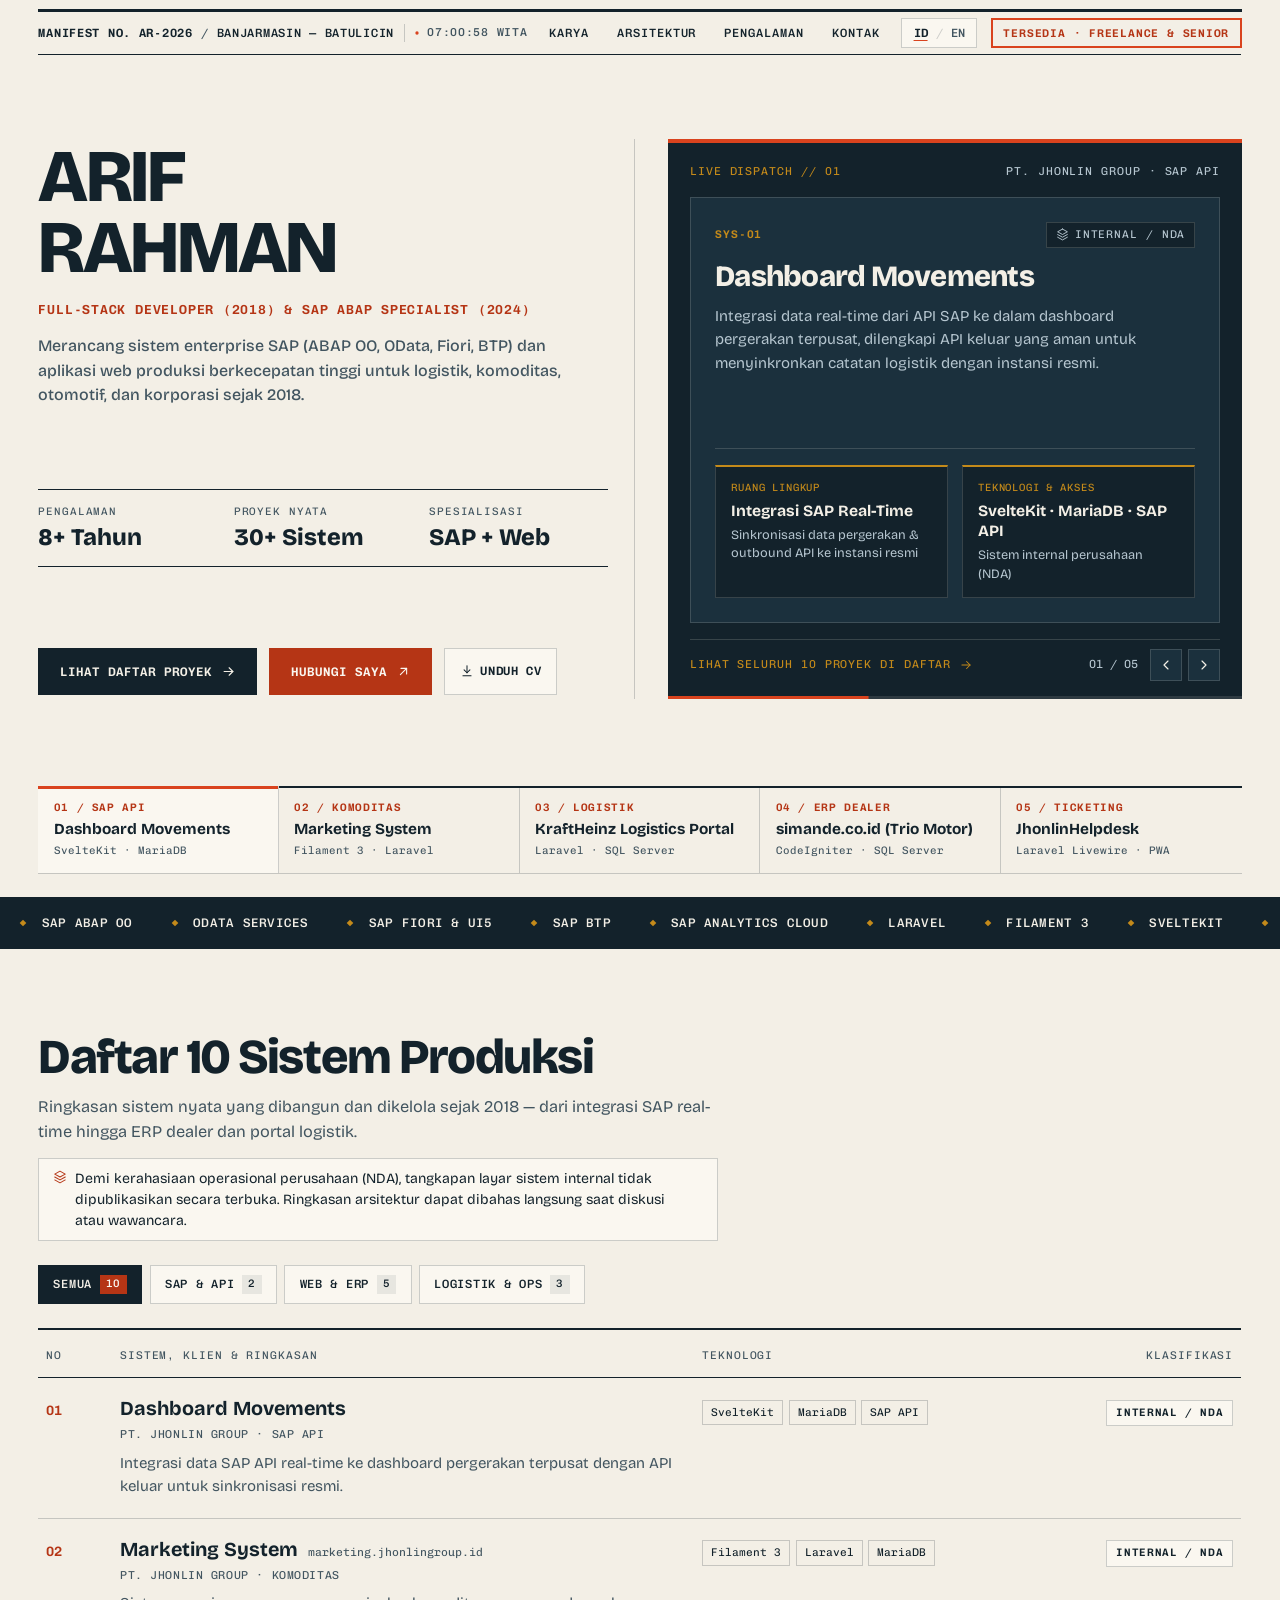
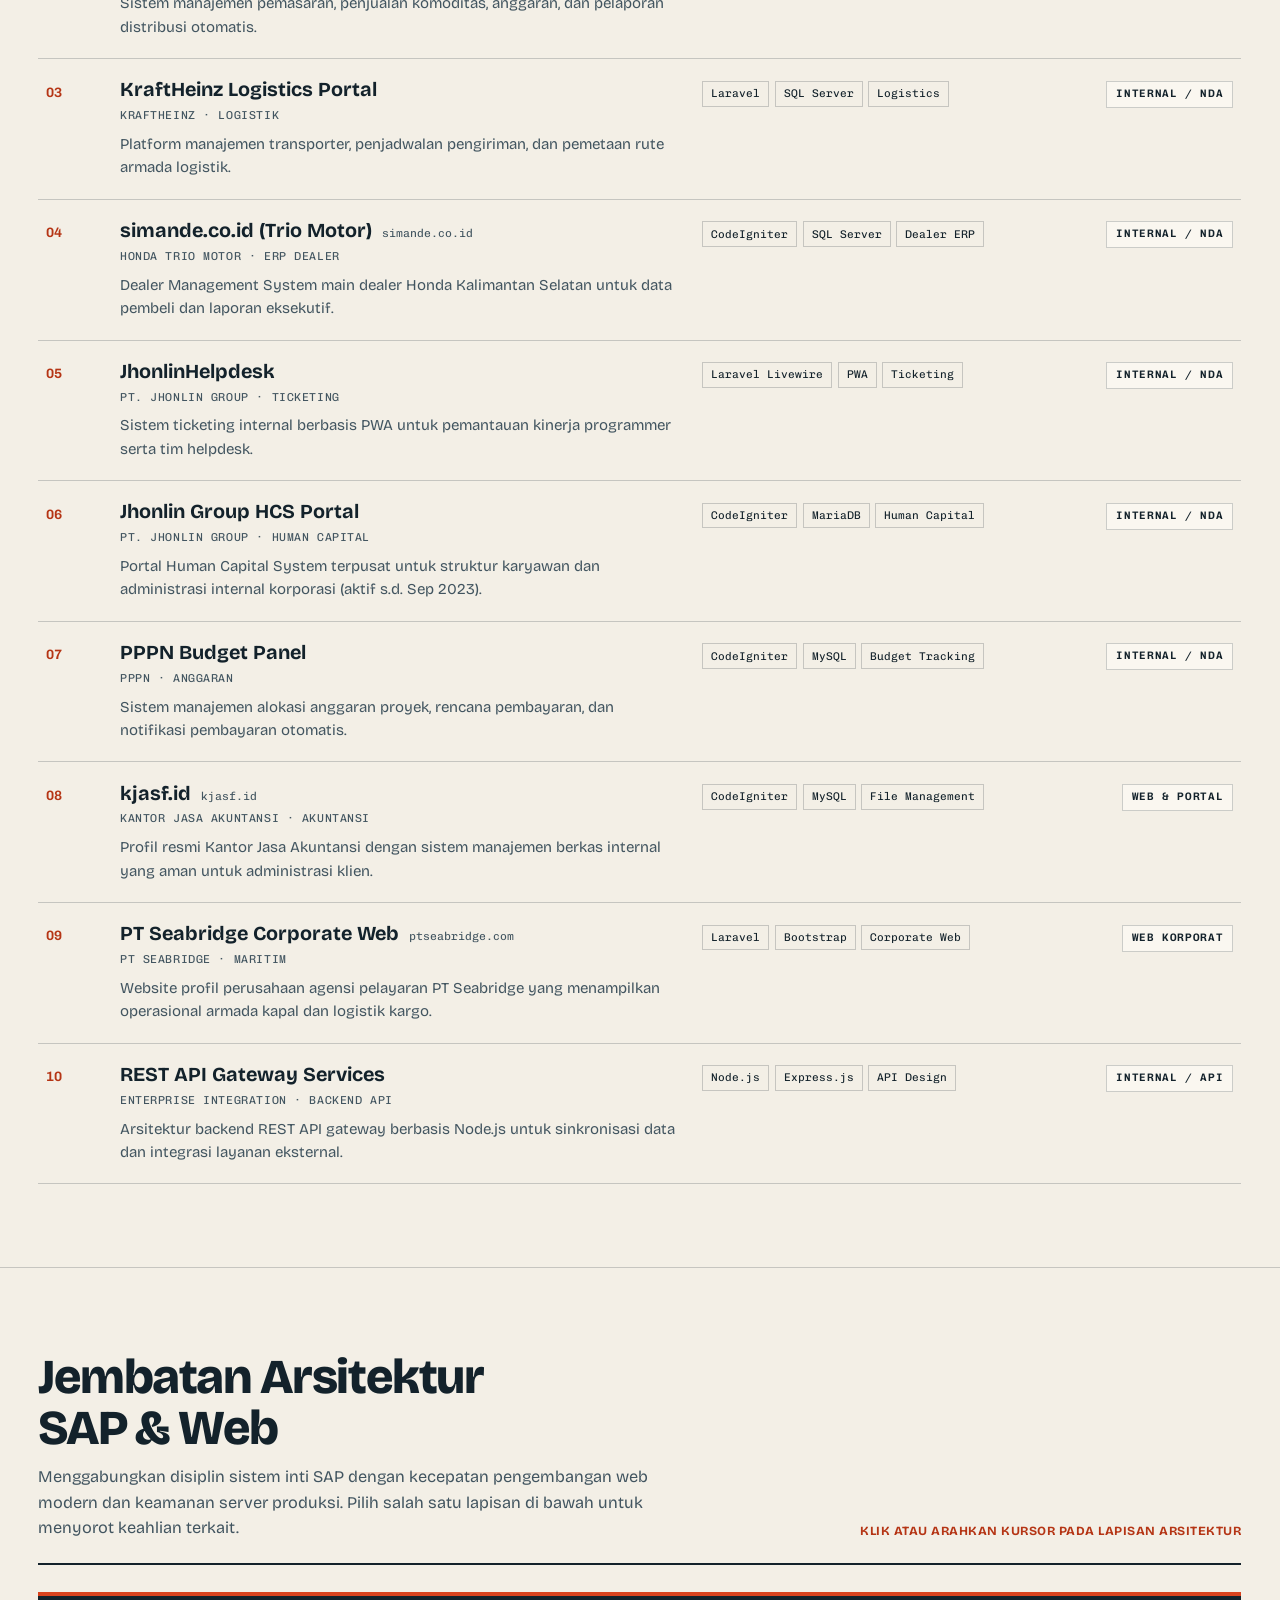
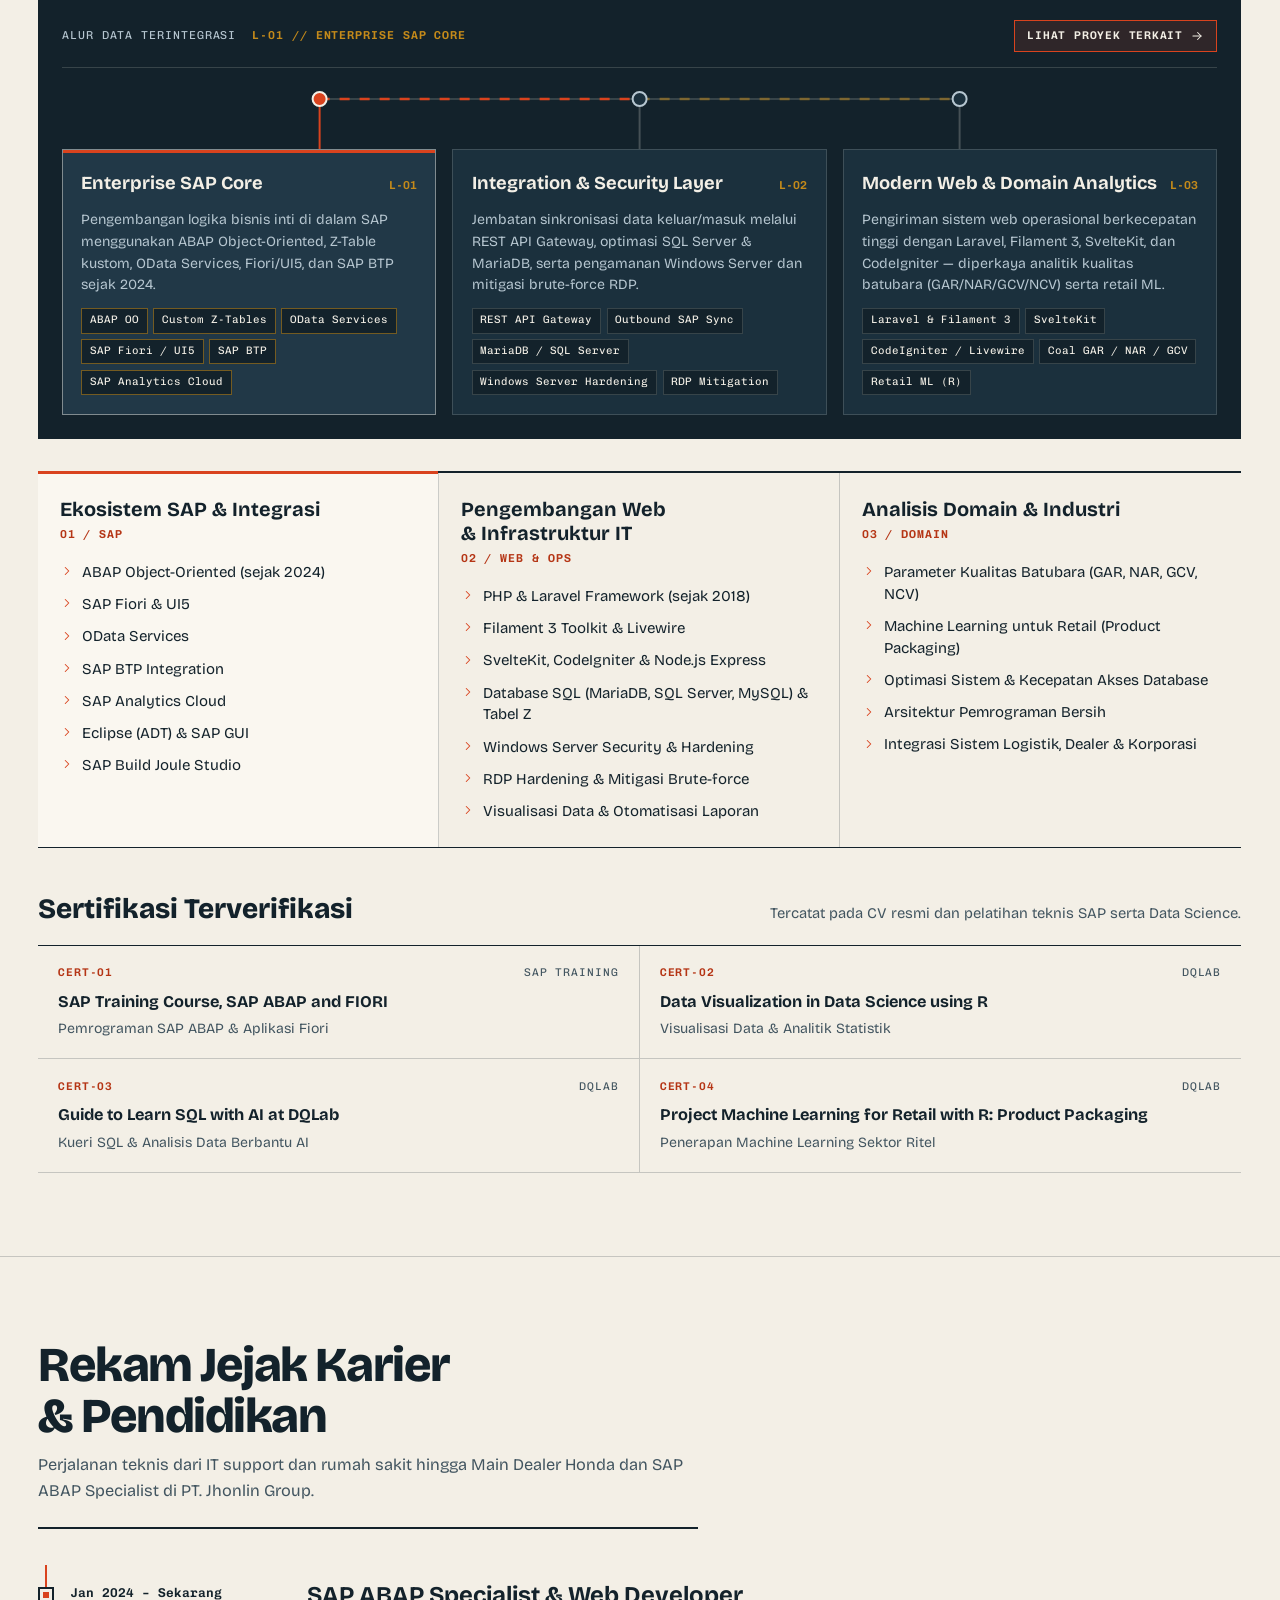
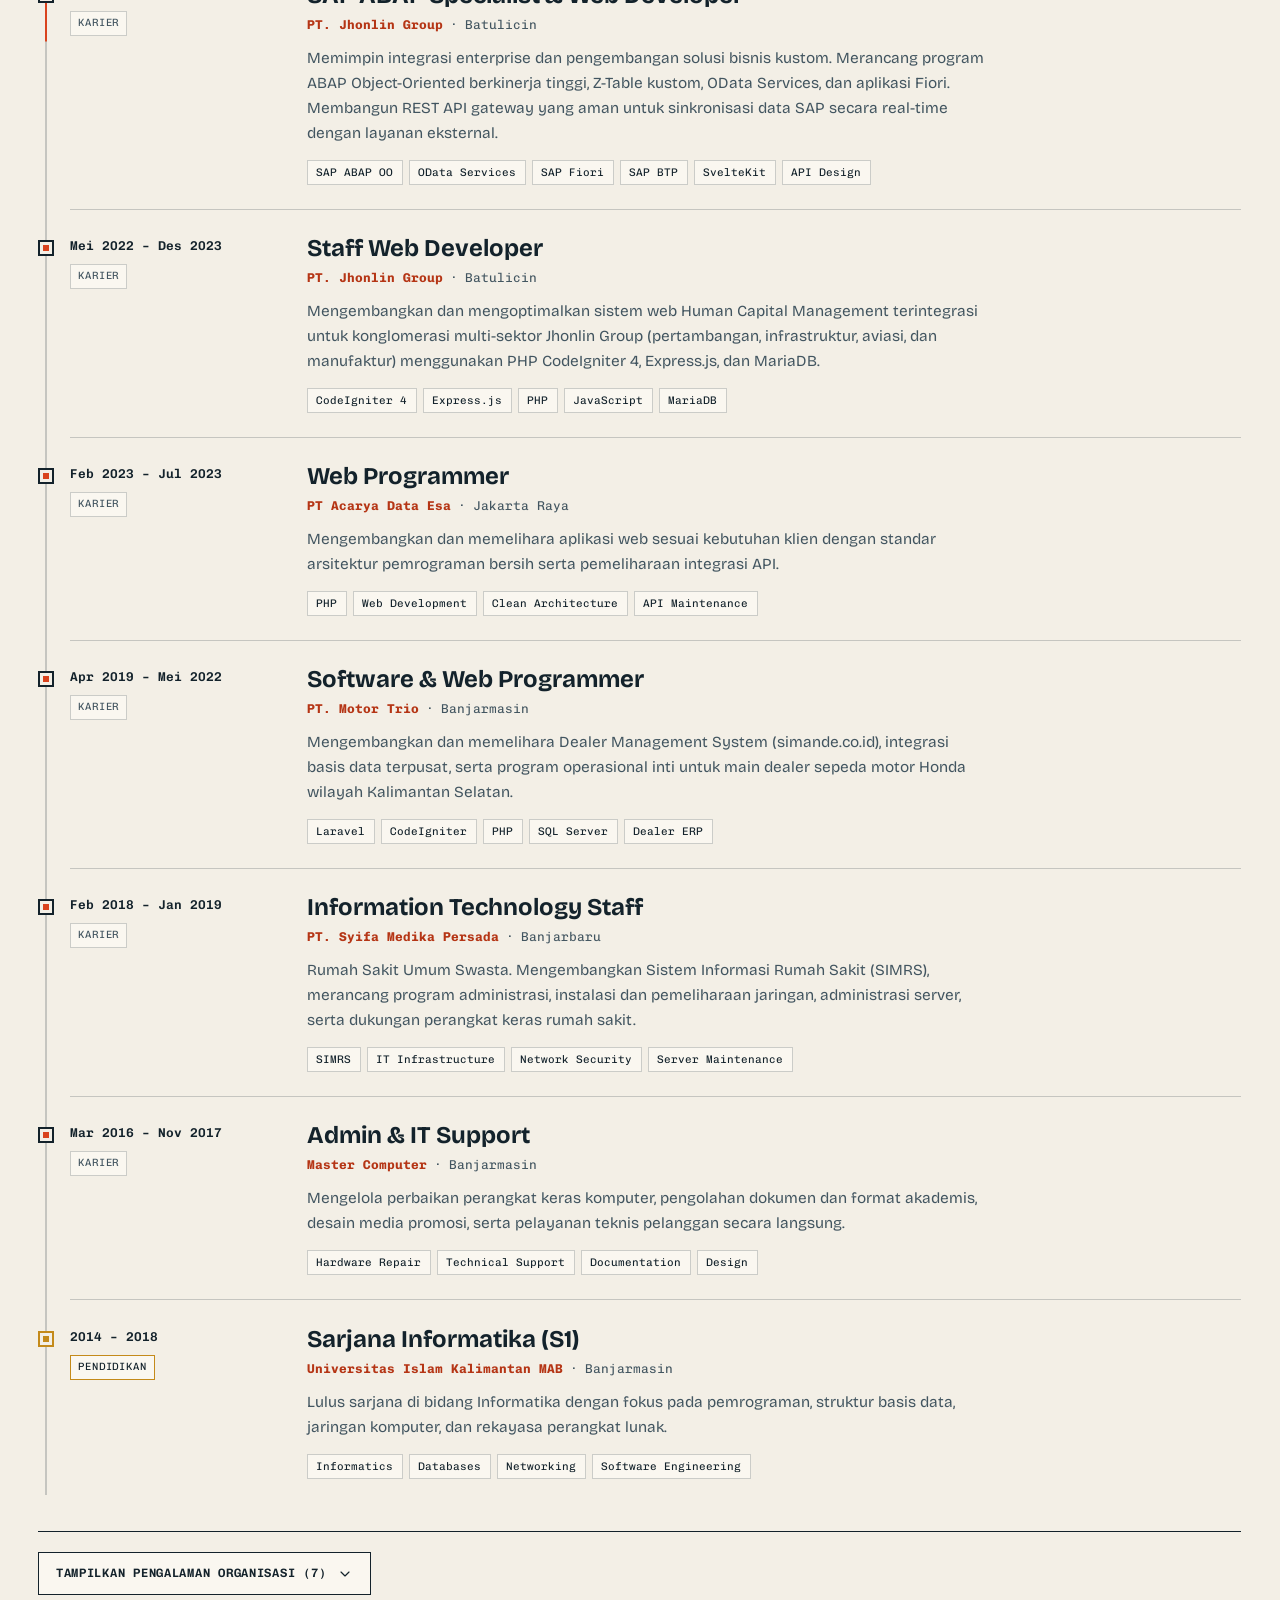
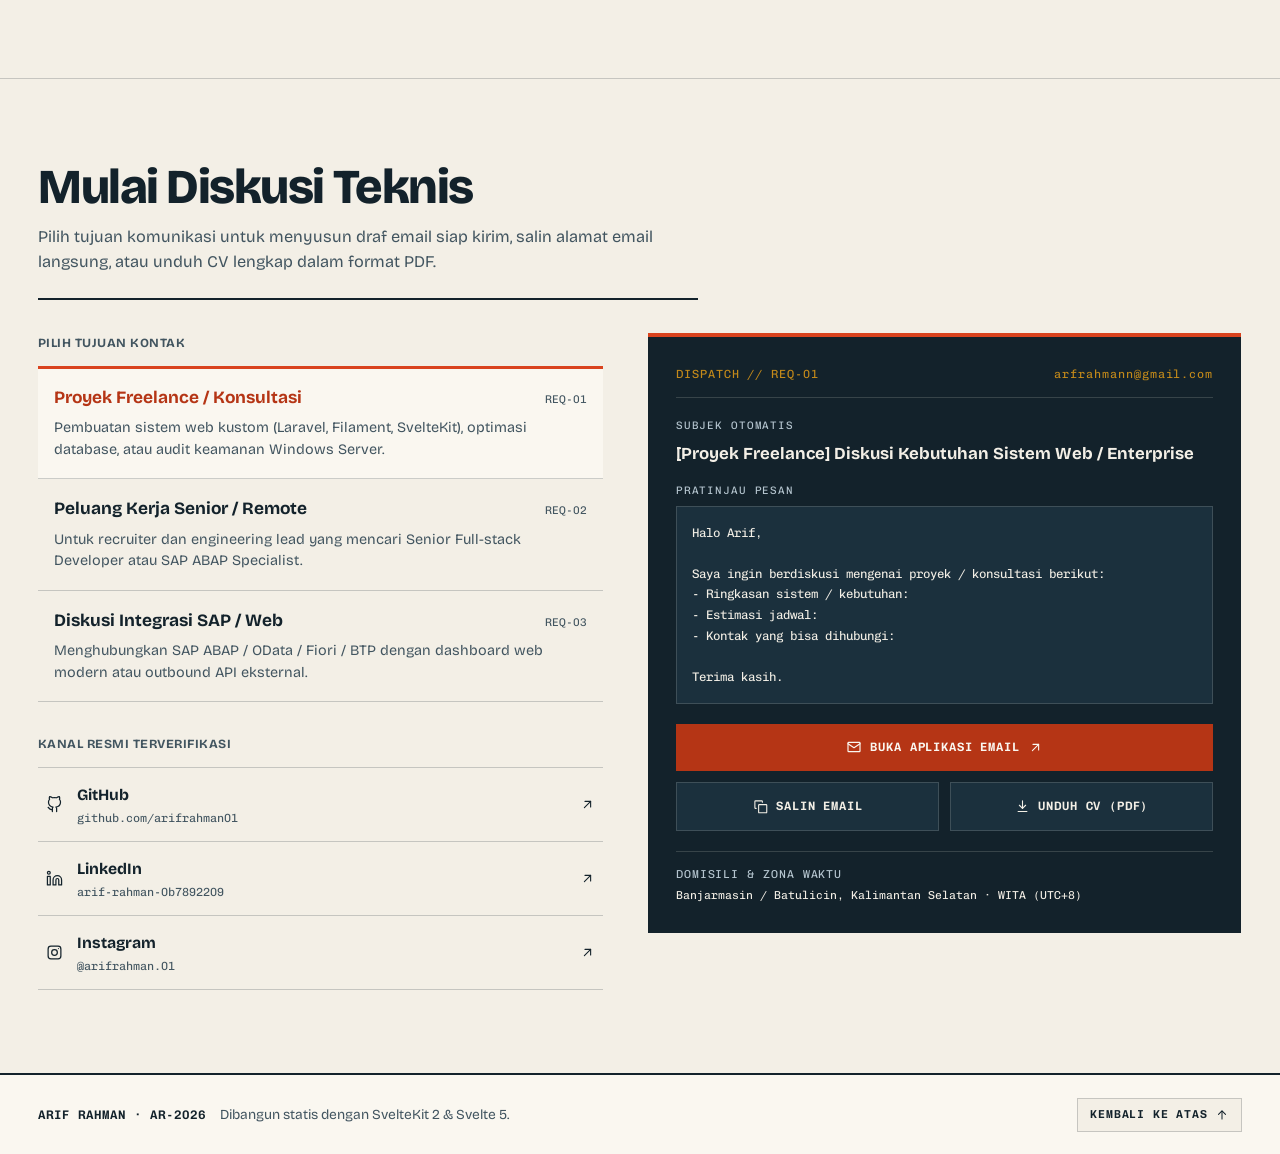
==== commit 8d798821: "deploy: switch projects to NDA-safe list and purge private screenshots" ====
--- a/index.html
+++ b/index.html
@@ -14,40 +14,40 @@
 			href="https://fonts.googleapis.com/css2?family=Bricolage+Grotesque:opsz,wght@12..96,400;12..96,500;12..96,600;12..96,700;12..96,800&family=Chivo+Mono:wght@400;500;600&display=swap"
 			rel="stylesheet"
 		/>
-		<link href="./_app/immutable/entry/start.B5a3RBwh.js" rel="modulepreload">
-		<link href="./_app/immutable/chunks/C47COq4O.js" rel="modulepreload">
-		<link href="./_app/immutable/chunks/BfmDhUje.js" rel="modulepreload">
-		<link href="./_app/immutable/entry/app.Cq9oWZj9.js" rel="modulepreload">
+		<link href="./_app/immutable/entry/start.Mf-R64Ab.js" rel="modulepreload">
+		<link href="./_app/immutable/chunks/Du7MSm8S.js" rel="modulepreload">
+		<link href="./_app/immutable/chunks/BzIuScSE.js" rel="modulepreload">
+		<link href="./_app/immutable/entry/app.WhpNGWkI.js" rel="modulepreload">
 		<link href="./_app/immutable/chunks/xihTtKlq.js" rel="modulepreload">
-		<link href="./_app/immutable/nodes/0.CB3zNHgb.js" rel="modulepreload">
-		<link href="./_app/immutable/chunks/DdX0BUFB.js" rel="modulepreload">
-		<link href="./_app/immutable/nodes/2.DUFfG7YX.js" rel="modulepreload">
+		<link href="./_app/immutable/nodes/0.D6wgsDe-.js" rel="modulepreload">
+		<link href="./_app/immutable/chunks/Aa9HwU8Z.js" rel="modulepreload">
+		<link href="./_app/immutable/nodes/2.BYe3bPyi.js" rel="modulepreload">
 		<!--12qhfyh--><meta name="description" content="Merancang sistem enterprise SAP (ABAP OO, OData, Fiori, BTP) dan aplikasi web produksi berkecepatan tinggi untuk logistik, komoditas, otomotif, dan korporasi sejak 2018."/><!----><title>Arif Rahman — Full-stack Developer &amp; SAP ABAP Specialist</title>
-		<link href="./_app/immutable/assets/lightbox.DcI3M6bp.css" rel="stylesheet">
-		<link href="./_app/immutable/assets/0.B2OSA4IH.css" rel="stylesheet">
-		<link href="./_app/immutable/assets/2.DThS3bvX.css" rel="stylesheet">
+		<link href="./_app/immutable/assets/Icon.DcI3M6bp.css" rel="stylesheet">
+		<link href="./_app/immutable/assets/0.E7aqQs_W.css" rel="stylesheet">
+		<link href="./_app/immutable/assets/2.BkoszLC6.css" rel="stylesheet">
 	</head>
 	<body data-sveltekit-preload-data="hover">
-		<div style="display: contents"><!--[--><!--[0--><!--[--><a href="#main-content" class="skip-link">Lewati ke konten utama</a> <div class="reading-progress svelte-12qhfyh" aria-hidden="true"><div class="reading-progress-fill svelte-12qhfyh" style="transform: scaleX(0);"></div></div> <header class="manifest-header svelte-1h32yp1"><div class="container svelte-1h32yp1"><div class="manifest-rail svelte-1h32yp1"><a href="#top" class="manifest-id mono svelte-1h32yp1"><span class="id-code svelte-1h32yp1">MANIFEST NO. AR-2026</span> <span class="sep svelte-1h32yp1" aria-hidden="true">/</span> <span class="city svelte-1h32yp1">BANJARMASIN — BATULICIN</span> <span class="clock-pill svelte-1h32yp1" title="Waktu Indonesia Tengah (UTC+8)"><span class="live-dot svelte-1h32yp1"><svg width="8" height="8" viewBox="0 0 24 24" fill="none" stroke="currentColor" stroke-width="1.75" stroke-linecap="round" stroke-linejoin="round" aria-hidden="true" class="icon  svelte-1eqehiz"><!--[24--><circle cx="12" cy="12" r="5" fill="currentColor" stroke="none"></circle><!--]--></svg><!----></span> <span class="svelte-1h32yp1">--:--:-- WITA</span></span></a> <nav class="desktop-nav mono svelte-1h32yp1" aria-label="Navigasi utama"><!--[--><a href="#work" class="nav-link svelte-1h32yp1">Karya</a><a href="#architecture" class="nav-link svelte-1h32yp1">Arsitektur</a><a href="#experience" class="nav-link svelte-1h32yp1">Pengalaman</a><a href="#contact" class="nav-link svelte-1h32yp1">Kontak</a><!--]--></nav> <div class="rail-right svelte-1h32yp1"><div class="lang-switch mono svelte-1h32yp1" role="group" aria-label="Language switcher"><button type="button" class="lang-btn svelte-1h32yp1 active" aria-pressed="true">ID</button> <span class="lang-div svelte-1h32yp1" aria-hidden="true">/</span> <button type="button" class="lang-btn svelte-1h32yp1" aria-pressed="false">EN</button></div> <a href="#contact" class="status-stamp mono svelte-1h32yp1">TERSEDIA · FREELANCE &amp; SENIOR</a> <button type="button" class="menu-toggle svelte-1h32yp1" aria-expanded="false" aria-controls="mobile-manifest-drawer" aria-label="Buka menu navigasi"><svg width="20" height="20" viewBox="0 0 24 24" fill="none" stroke="currentColor" stroke-width="1.75" stroke-linecap="round" stroke-linejoin="round" aria-hidden="true" class="icon  svelte-1eqehiz"><!--[7--><path d="M4 7h16"></path><path d="M4 12h16"></path><path d="M4 17h16"></path><!--]--></svg><!----></button></div></div></div> <!--[-1--><!--]--></header><!----> <main id="main-content"><!--[--><section id="top" class="hero-section svelte-1a56r1n"><div class="container hero-sheet svelte-1a56r1n"><div class="hero-grid svelte-1a56r1n"><div class="hero-left svelte-1a56r1n"><div class="hero-identity"><h1 class="display-name svelte-1a56r1n"><span class="line-mask svelte-1a56r1n"><span class="line-inner line-1 svelte-1a56r1n">ARIF</span></span> <span class="line-mask svelte-1a56r1n"><span class="line-inner line-2 svelte-1a56r1n">RAHMAN</span></span></h1> <p class="role-line mono svelte-1a56r1n">Full-stack Developer (2018) &amp; SAP ABAP Specialist (2024)</p> <p class="hero-bio svelte-1a56r1n">Merancang sistem enterprise SAP (ABAP OO, OData, Fiori, BTP) dan aplikasi web produksi berkecepatan tinggi untuk logistik, komoditas, otomotif, dan korporasi sejak 2018.</p></div> <div class="metrics-bar svelte-1a56r1n" aria-label="Ringkasan pengalaman"><div class="metric-cell svelte-1a56r1n"><span class="metric-k mono svelte-1a56r1n">PENGALAMAN</span> <span class="metric-v tabular svelte-1a56r1n">8+ Tahun</span></div> <div class="metric-cell svelte-1a56r1n"><span class="metric-k mono svelte-1a56r1n">PROYEK NYATA</span> <span class="metric-v tabular svelte-1a56r1n">30+ Sistem</span></div> <div class="metric-cell svelte-1a56r1n"><span class="metric-k mono svelte-1a56r1n">SPESIALISASI</span> <span class="metric-v svelte-1a56r1n">SAP + Web</span></div></div> <div class="hero-actions svelte-1a56r1n"><a href="#work" class="btn btn-ink mono svelte-1a56r1n"><span>Lihat 10 Proyek</span> <span class="btn-icon svelte-1a56r1n"><svg width="15" height="15" viewBox="0 0 24 24" fill="none" stroke="currentColor" stroke-width="1.75" stroke-linecap="round" stroke-linejoin="round" aria-hidden="true" class="icon  svelte-1eqehiz"><!--[0--><path d="M5 12h14"></path><path d="m13 6 6 6-6 6"></path><!--]--></svg><!----></span></a> <a href="#contact" class="btn btn-vermilion mono svelte-1a56r1n"><span>Hubungi Saya</span> <span class="btn-icon svelte-1a56r1n"><svg width="15" height="15" viewBox="0 0 24 24" fill="none" stroke="currentColor" stroke-width="1.75" stroke-linecap="round" stroke-linejoin="round" aria-hidden="true" class="icon  svelte-1eqehiz"><!--[1--><path d="M7 17 17 7"></path><path d="M8 7h9v9"></path><!--]--></svg><!----></span></a> <a href="./Arif-Rahman-CV.pdf" download="Arif-Rahman-CV.pdf" class="cv-inline mono svelte-1a56r1n"><svg width="14" height="14" viewBox="0 0 24 24" fill="none" stroke="currentColor" stroke-width="1.75" stroke-linecap="round" stroke-linejoin="round" aria-hidden="true" class="icon  svelte-1eqehiz"><!--[11--><path d="M12 3v12"></path><path d="m7 10 5 5 5-5"></path><path d="M5 20h14"></path><!--]--></svg><!----> <span>Unduh CV</span></a></div></div> <div class="dispatch-stage svelte-1a56r1n" role="region" aria-label="LIVE DISPATCH"><div class="stage-topbar mono svelte-1a56r1n"><span class="stage-code">LIVE DISPATCH // 01</span> <span class="stage-client svelte-1a56r1n">PT. Jhonlin Group · SAP API</span></div> <div class="stage-viewport svelte-1a56r1n"><div class="stage-tilt-frame svelte-1a56r1n" style="transform: perspective(1100px) rotateX(0deg) rotateY(0deg);"><!----><button type="button" class="screenshot-trigger svelte-1a56r1n wipe-next" aria-label="Inspeksi Resolusi Penuh: Dashboard Movements"><!--[0--><img src="./projects/dashboard_movement_1.webp" alt="Dashboard Movements — Ringkasan pergerakan real-time terintegrasi SAP API" class="stage-img svelte-1a56r1n" loading="eager"/><!--]--> <span class="inspect-badge mono svelte-1a56r1n"><svg width="13" height="13" viewBox="0 0 24 24" fill="none" stroke="currentColor" stroke-width="1.75" stroke-linecap="round" stroke-linejoin="round" aria-hidden="true" class="icon  svelte-1eqehiz"><!--[8--><path d="M15 3h6v6"></path><path d="M9 21H3v-6"></path><path d="m21 3-7 7"></path><path d="m3 21 7-7"></path><!--]--></svg><!----> <span>Inspeksi Resolusi Penuh</span></span></button><!----></div></div> <div class="stage-info svelte-1a56r1n"><!----><div class="stage-caption-wrap svelte-1a56r1n"><div class="stage-title-row svelte-1a56r1n"><h2 class="stage-title svelte-1a56r1n">Dashboard Movements</h2> <!--[-1--><!--]--></div> <p class="stage-summary svelte-1a56r1n">Integrasi data SAP API real-time ke dashboard pergerakan terpusat dengan API keluar untuk sinkronisasi resmi.</p></div><!----> <div class="stage-controls svelte-1a56r1n"><div class="stage-tags mono svelte-1a56r1n"><!--[--><span class="stage-tag svelte-1a56r1n">SvelteKit</span><span class="stage-tag svelte-1a56r1n">MariaDB</span><span class="stage-tag svelte-1a56r1n">SAP API</span><!--]--></div> <div class="stage-nav-group svelte-1a56r1n"><span class="mono stage-counter svelte-1a56r1n">01 / 05</span> <button type="button" class="stage-btn svelte-1a56r1n" aria-label="Proyek sebelumnya"><svg width="16" height="16" viewBox="0 0 24 24" fill="none" stroke="currentColor" stroke-width="1.75" stroke-linecap="round" stroke-linejoin="round" aria-hidden="true" class="icon  svelte-1eqehiz"><!--[3--><path d="m15 18-6-6 6-6"></path><!--]--></svg><!----></button> <button type="button" class="stage-btn svelte-1a56r1n" aria-label="Proyek berikutnya"><svg width="16" height="16" viewBox="0 0 24 24" fill="none" stroke="currentColor" stroke-width="1.75" stroke-linecap="round" stroke-linejoin="round" aria-hidden="true" class="icon  svelte-1eqehiz"><!--[4--><path d="m9 18 6-6-6-6"></path><!--]--></svg><!----></button></div></div></div> <div class="stage-progress-track svelte-1a56r1n" aria-hidden="true"><div class="stage-progress-fill svelte-1a56r1n" style="transform: scaleX(0);"></div></div></div></div> <div class="manifest-strip svelte-1a56r1n" role="tablist" aria-label="Pilih proyek unggulan di panggung utama"><!--[--><button type="button" role="tab" aria-selected="true" class="strip-item svelte-1a56r1n active"><span class="strip-sweep svelte-1a56r1n" aria-hidden="true"></span> <span class="strip-code mono svelte-1a56r1n">01 / SAP API</span> <span class="strip-title svelte-1a56r1n">Dashboard Movements</span> <span class="strip-stack mono svelte-1a56r1n">SvelteKit · MariaDB</span></button><button type="button" role="tab" aria-selected="false" class="strip-item svelte-1a56r1n"><span class="strip-sweep svelte-1a56r1n" aria-hidden="true"></span> <span class="strip-code mono svelte-1a56r1n">02 / KOMODITAS</span> <span class="strip-title svelte-1a56r1n">Marketing System</span> <span class="strip-stack mono svelte-1a56r1n">Filament 3 · Laravel</span></button><button type="button" role="tab" aria-selected="false" class="strip-item svelte-1a56r1n"><span class="strip-sweep svelte-1a56r1n" aria-hidden="true"></span> <span class="strip-code mono svelte-1a56r1n">03 / LOGISTIK</span> <span class="strip-title svelte-1a56r1n">KraftHeinz Logistics Portal</span> <span class="strip-stack mono svelte-1a56r1n">Laravel · SQL Server</span></button><button type="button" role="tab" aria-selected="false" class="strip-item svelte-1a56r1n"><span class="strip-sweep svelte-1a56r1n" aria-hidden="true"></span> <span class="strip-code mono svelte-1a56r1n">04 / ERP DEALER</span> <span class="strip-title svelte-1a56r1n">simande.co.id (Trio Motor)</span> <span class="strip-stack mono svelte-1a56r1n">CodeIgniter · SQL Server</span></button><button type="button" role="tab" aria-selected="false" class="strip-item svelte-1a56r1n"><span class="strip-sweep svelte-1a56r1n" aria-hidden="true"></span> <span class="strip-code mono svelte-1a56r1n">05 / TICKETING</span> <span class="strip-title svelte-1a56r1n">JhonlinHelpdesk</span> <span class="strip-stack mono svelte-1a56r1n">Laravel Livewire · PWA</span></button><!--]--></div></div></section><!----> <div class="marquee-band svelte-qxcu2w" aria-label="Core engineering technologies"><div class="marquee-track svelte-qxcu2w"><!--[--><div class="marquee-group svelte-qxcu2w" aria-hidden="false"><!--[--><span class="marquee-item mono svelte-qxcu2w"><span class="marker svelte-qxcu2w"><svg width="10" height="10" viewBox="0 0 24 24" fill="none" stroke="currentColor" stroke-width="1.75" stroke-linecap="round" stroke-linejoin="round" aria-hidden="true" class="icon  svelte-1eqehiz"><!--[23--><path d="M12 4 20 12 12 20 4 12Z" fill="currentColor" stroke="none"></path><!--]--></svg><!----></span> <span>SAP ABAP OO</span></span><span class="marquee-item mono svelte-qxcu2w"><span class="marker svelte-qxcu2w"><svg width="10" height="10" viewBox="0 0 24 24" fill="none" stroke="currentColor" stroke-width="1.75" stroke-linecap="round" stroke-linejoin="round" aria-hidden="true" class="icon  svelte-1eqehiz"><!--[23--><path d="M12 4 20 12 12 20 4 12Z" fill="currentColor" stroke="none"></path><!--]--></svg><!----></span> <span>ODATA SERVICES</span></span><span class="marquee-item mono svelte-qxcu2w"><span class="marker svelte-qxcu2w"><svg width="10" height="10" viewBox="0 0 24 24" fill="none" stroke="currentColor" stroke-width="1.75" stroke-linecap="round" stroke-linejoin="round" aria-hidden="true" class="icon  svelte-1eqehiz"><!--[23--><path d="M12 4 20 12 12 20 4 12Z" fill="currentColor" stroke="none"></path><!--]--></svg><!----></span> <span>SAP FIORI &amp; UI5</span></span><span class="marquee-item mono svelte-qxcu2w"><span class="marker svelte-qxcu2w"><svg width="10" height="10" viewBox="0 0 24 24" fill="none" stroke="currentColor" stroke-width="1.75" stroke-linecap="round" stroke-linejoin="round" aria-hidden="true" class="icon  svelte-1eqehiz"><!--[23--><path d="M12 4 20 12 12 20 4 12Z" fill="currentColor" stroke="none"></path><!--]--></svg><!----></span> <span>SAP BTP</span></span><span class="marquee-item mono svelte-qxcu2w"><span class="marker svelte-qxcu2w"><svg width="10" height="10" viewBox="0 0 24 24" fill="none" stroke="currentColor" stroke-width="1.75" stroke-linecap="round" stroke-linejoin="round" aria-hidden="true" class="icon  svelte-1eqehiz"><!--[23--><path d="M12 4 20 12 12 20 4 12Z" fill="currentColor" stroke="none"></path><!--]--></svg><!----></span> <span>SAP ANALYTICS CLOUD</span></span><span class="marquee-item mono svelte-qxcu2w"><span class="marker svelte-qxcu2w"><svg width="10" height="10" viewBox="0 0 24 24" fill="none" stroke="currentColor" stroke-width="1.75" stroke-linecap="round" stroke-linejoin="round" aria-hidden="true" class="icon  svelte-1eqehiz"><!--[23--><path d="M12 4 20 12 12 20 4 12Z" fill="currentColor" stroke="none"></path><!--]--></svg><!----></span> <span>LARAVEL</span></span><span class="marquee-item mono svelte-qxcu2w"><span class="marker svelte-qxcu2w"><svg width="10" height="10" viewBox="0 0 24 24" fill="none" stroke="currentColor" stroke-width="1.75" stroke-linecap="round" stroke-linejoin="round" aria-hidden="true" class="icon  svelte-1eqehiz"><!--[23--><path d="M12 4 20 12 12 20 4 12Z" fill="currentColor" stroke="none"></path><!--]--></svg><!----></span> <span>FILAMENT 3</span></span><span class="marquee-item mono svelte-qxcu2w"><span class="marker svelte-qxcu2w"><svg width="10" height="10" viewBox="0 0 24 24" fill="none" stroke="currentColor" stroke-width="1.75" stroke-linecap="round" stroke-linejoin="round" aria-hidden="true" class="icon  svelte-1eqehiz"><!--[23--><path d="M12 4 20 12 12 20 4 12Z" fill="currentColor" stroke="none"></path><!--]--></svg><!----></span> <span>SVELTEKIT</span></span><span class="marquee-item mono svelte-qxcu2w"><span class="marker svelte-qxcu2w"><svg width="10" height="10" viewBox="0 0 24 24" fill="none" stroke="currentColor" stroke-width="1.75" stroke-linecap="round" stroke-linejoin="round" aria-hidden="true" class="icon  svelte-1eqehiz"><!--[23--><path d="M12 4 20 12 12 20 4 12Z" fill="currentColor" stroke="none"></path><!--]--></svg><!----></span> <span>CODEIGNITER</span></span><span class="marquee-item mono svelte-qxcu2w"><span class="marker svelte-qxcu2w"><svg width="10" height="10" viewBox="0 0 24 24" fill="none" stroke="currentColor" stroke-width="1.75" stroke-linecap="round" stroke-linejoin="round" aria-hidden="true" class="icon  svelte-1eqehiz"><!--[23--><path d="M12 4 20 12 12 20 4 12Z" fill="currentColor" stroke="none"></path><!--]--></svg><!----></span> <span>MARIADB</span></span><span class="marquee-item mono svelte-qxcu2w"><span class="marker svelte-qxcu2w"><svg width="10" height="10" viewBox="0 0 24 24" fill="none" stroke="currentColor" stroke-width="1.75" stroke-linecap="round" stroke-linejoin="round" aria-hidden="true" class="icon  svelte-1eqehiz"><!--[23--><path d="M12 4 20 12 12 20 4 12Z" fill="currentColor" stroke="none"></path><!--]--></svg><!----></span> <span>SQL SERVER</span></span><span class="marquee-item mono svelte-qxcu2w"><span class="marker svelte-qxcu2w"><svg width="10" height="10" viewBox="0 0 24 24" fill="none" stroke="currentColor" stroke-width="1.75" stroke-linecap="round" stroke-linejoin="round" aria-hidden="true" class="icon  svelte-1eqehiz"><!--[23--><path d="M12 4 20 12 12 20 4 12Z" fill="currentColor" stroke="none"></path><!--]--></svg><!----></span> <span>COAL QUALITY GAR / NAR</span></span><span class="marquee-item mono svelte-qxcu2w"><span class="marker svelte-qxcu2w"><svg width="10" height="10" viewBox="0 0 24 24" fill="none" stroke="currentColor" stroke-width="1.75" stroke-linecap="round" stroke-linejoin="round" aria-hidden="true" class="icon  svelte-1eqehiz"><!--[23--><path d="M12 4 20 12 12 20 4 12Z" fill="currentColor" stroke="none"></path><!--]--></svg><!----></span> <span>WINDOWS SERVER HARDENING</span></span><span class="marquee-item mono svelte-qxcu2w"><span class="marker svelte-qxcu2w"><svg width="10" height="10" viewBox="0 0 24 24" fill="none" stroke="currentColor" stroke-width="1.75" stroke-linecap="round" stroke-linejoin="round" aria-hidden="true" class="icon  svelte-1eqehiz"><!--[23--><path d="M12 4 20 12 12 20 4 12Z" fill="currentColor" stroke="none"></path><!--]--></svg><!----></span> <span>REST API GATEWAY</span></span><!--]--></div><div class="marquee-group svelte-qxcu2w" aria-hidden="true"><!--[--><span class="marquee-item mono svelte-qxcu2w"><span class="marker svelte-qxcu2w"><svg width="10" height="10" viewBox="0 0 24 24" fill="none" stroke="currentColor" stroke-width="1.75" stroke-linecap="round" stroke-linejoin="round" aria-hidden="true" class="icon  svelte-1eqehiz"><!--[23--><path d="M12 4 20 12 12 20 4 12Z" fill="currentColor" stroke="none"></path><!--]--></svg><!----></span> <span>SAP ABAP OO</span></span><span class="marquee-item mono svelte-qxcu2w"><span class="marker svelte-qxcu2w"><svg width="10" height="10" viewBox="0 0 24 24" fill="none" stroke="currentColor" stroke-width="1.75" stroke-linecap="round" stroke-linejoin="round" aria-hidden="true" class="icon  svelte-1eqehiz"><!--[23--><path d="M12 4 20 12 12 20 4 12Z" fill="currentColor" stroke="none"></path><!--]--></svg><!----></span> <span>ODATA SERVICES</span></span><span class="marquee-item mono svelte-qxcu2w"><span class="marker svelte-qxcu2w"><svg width="10" height="10" viewBox="0 0 24 24" fill="none" stroke="currentColor" stroke-width="1.75" stroke-linecap="round" stroke-linejoin="round" aria-hidden="true" class="icon  svelte-1eqehiz"><!--[23--><path d="M12 4 20 12 12 20 4 12Z" fill="currentColor" stroke="none"></path><!--]--></svg><!----></span> <span>SAP FIORI &amp; UI5</span></span><span class="marquee-item mono svelte-qxcu2w"><span class="marker svelte-qxcu2w"><svg width="10" height="10" viewBox="0 0 24 24" fill="none" stroke="currentColor" stroke-width="1.75" stroke-linecap="round" stroke-linejoin="round" aria-hidden="true" class="icon  svelte-1eqehiz"><!--[23--><path d="M12 4 20 12 12 20 4 12Z" fill="currentColor" stroke="none"></path><!--]--></svg><!----></span> <span>SAP BTP</span></span><span class="marquee-item mono svelte-qxcu2w"><span class="marker svelte-qxcu2w"><svg width="10" height="10" viewBox="0 0 24 24" fill="none" stroke="currentColor" stroke-width="1.75" stroke-linecap="round" stroke-linejoin="round" aria-hidden="true" class="icon  svelte-1eqehiz"><!--[23--><path d="M12 4 20 12 12 20 4 12Z" fill="currentColor" stroke="none"></path><!--]--></svg><!----></span> <span>SAP ANALYTICS CLOUD</span></span><span class="marquee-item mono svelte-qxcu2w"><span class="marker svelte-qxcu2w"><svg width="10" height="10" viewBox="0 0 24 24" fill="none" stroke="currentColor" stroke-width="1.75" stroke-linecap="round" stroke-linejoin="round" aria-hidden="true" class="icon  svelte-1eqehiz"><!--[23--><path d="M12 4 20 12 12 20 4 12Z" fill="currentColor" stroke="none"></path><!--]--></svg><!----></span> <span>LARAVEL</span></span><span class="marquee-item mono svelte-qxcu2w"><span class="marker svelte-qxcu2w"><svg width="10" height="10" viewBox="0 0 24 24" fill="none" stroke="currentColor" stroke-width="1.75" stroke-linecap="round" stroke-linejoin="round" aria-hidden="true" class="icon  svelte-1eqehiz"><!--[23--><path d="M12 4 20 12 12 20 4 12Z" fill="currentColor" stroke="none"></path><!--]--></svg><!----></span> <span>FILAMENT 3</span></span><span class="marquee-item mono svelte-qxcu2w"><span class="marker svelte-qxcu2w"><svg width="10" height="10" viewBox="0 0 24 24" fill="none" stroke="currentColor" stroke-width="1.75" stroke-linecap="round" stroke-linejoin="round" aria-hidden="true" class="icon  svelte-1eqehiz"><!--[23--><path d="M12 4 20 12 12 20 4 12Z" fill="currentColor" stroke="none"></path><!--]--></svg><!----></span> <span>SVELTEKIT</span></span><span class="marquee-item mono svelte-qxcu2w"><span class="marker svelte-qxcu2w"><svg width="10" height="10" viewBox="0 0 24 24" fill="none" stroke="currentColor" stroke-width="1.75" stroke-linecap="round" stroke-linejoin="round" aria-hidden="true" class="icon  svelte-1eqehiz"><!--[23--><path d="M12 4 20 12 12 20 4 12Z" fill="currentColor" stroke="none"></path><!--]--></svg><!----></span> <span>CODEIGNITER</span></span><span class="marquee-item mono svelte-qxcu2w"><span class="marker svelte-qxcu2w"><svg width="10" height="10" viewBox="0 0 24 24" fill="none" stroke="currentColor" stroke-width="1.75" stroke-linecap="round" stroke-linejoin="round" aria-hidden="true" class="icon  svelte-1eqehiz"><!--[23--><path d="M12 4 20 12 12 20 4 12Z" fill="currentColor" stroke="none"></path><!--]--></svg><!----></span> <span>MARIADB</span></span><span class="marquee-item mono svelte-qxcu2w"><span class="marker svelte-qxcu2w"><svg width="10" height="10" viewBox="0 0 24 24" fill="none" stroke="currentColor" stroke-width="1.75" stroke-linecap="round" stroke-linejoin="round" aria-hidden="true" class="icon  svelte-1eqehiz"><!--[23--><path d="M12 4 20 12 12 20 4 12Z" fill="currentColor" stroke="none"></path><!--]--></svg><!----></span> <span>SQL SERVER</span></span><span class="marquee-item mono svelte-qxcu2w"><span class="marker svelte-qxcu2w"><svg width="10" height="10" viewBox="0 0 24 24" fill="none" stroke="currentColor" stroke-width="1.75" stroke-linecap="round" stroke-linejoin="round" aria-hidden="true" class="icon  svelte-1eqehiz"><!--[23--><path d="M12 4 20 12 12 20 4 12Z" fill="currentColor" stroke="none"></path><!--]--></svg><!----></span> <span>COAL QUALITY GAR / NAR</span></span><span class="marquee-item mono svelte-qxcu2w"><span class="marker svelte-qxcu2w"><svg width="10" height="10" viewBox="0 0 24 24" fill="none" stroke="currentColor" stroke-width="1.75" stroke-linecap="round" stroke-linejoin="round" aria-hidden="true" class="icon  svelte-1eqehiz"><!--[23--><path d="M12 4 20 12 12 20 4 12Z" fill="currentColor" stroke="none"></path><!--]--></svg><!----></span> <span>WINDOWS SERVER HARDENING</span></span><span class="marquee-item mono svelte-qxcu2w"><span class="marker svelte-qxcu2w"><svg width="10" height="10" viewBox="0 0 24 24" fill="none" stroke="currentColor" stroke-width="1.75" stroke-linecap="round" stroke-linejoin="round" aria-hidden="true" class="icon  svelte-1eqehiz"><!--[23--><path d="M12 4 20 12 12 20 4 12Z" fill="currentColor" stroke="none"></path><!--]--></svg><!----></span> <span>REST API GATEWAY</span></span><!--]--></div><!--]--></div></div><!----> <section id="work" class="ledger-section svelte-t3vrbx"><div class="container"><div class="section-header svelte-t3vrbx"><div class="section-heading-block svelte-t3vrbx"><h2 class="section-title svelte-t3vrbx">Daftar 10 Sistem Produksi</h2> <p class="section-subtitle svelte-t3vrbx">Seluruh sistem nyata yang dibangun dan dikelola sejak 2018 — dari integrasi SAP real-time hingga ERP dealer dan portal logistik.</p></div> <div class="filter-bar svelte-t3vrbx" role="tablist" aria-label="Filter kategori proyek"><!--[--><button type="button" role="tab" aria-selected="true" class="filter-btn mono svelte-t3vrbx active"><span>Semua</span> <span class="filter-count svelte-t3vrbx">10</span></button><button type="button" role="tab" aria-selected="false" class="filter-btn mono svelte-t3vrbx"><span>SAP &amp; API</span> <span class="filter-count svelte-t3vrbx">2</span></button><button type="button" role="tab" aria-selected="false" class="filter-btn mono svelte-t3vrbx"><span>Web &amp; ERP</span> <span class="filter-count svelte-t3vrbx">5</span></button><button type="button" role="tab" aria-selected="false" class="filter-btn mono svelte-t3vrbx"><span>Logistik &amp; Ops</span> <span class="filter-count svelte-t3vrbx">3</span></button><!--]--></div></div> <div class="ledger-table svelte-t3vrbx"><div class="ledger-head mono svelte-t3vrbx" aria-hidden="true"><span>NO</span> <span>SISTEM &amp; KLIEN</span> <span>TEKNOLOGI</span> <span class="align-right svelte-t3vrbx">BUKTI</span></div> <!--[--><article class="ledger-entry svelte-t3vrbx open"><button type="button" class="ledger-row svelte-t3vrbx" aria-expanded="true" aria-controls="project-panel-dashboard-movements"><span class="row-code mono svelte-t3vrbx">01</span> <span class="row-main svelte-t3vrbx"><span class="row-title-wrap svelte-t3vrbx"><span class="row-title svelte-t3vrbx">Dashboard Movements</span> <!--[-1--><!--]--></span> <span class="row-client mono svelte-t3vrbx">PT. Jhonlin Group · SAP API</span></span> <span class="row-stack mono svelte-t3vrbx"><!--[--><span class="stack-chip svelte-t3vrbx">SvelteKit</span><span class="stack-chip svelte-t3vrbx">MariaDB</span><span class="stack-chip svelte-t3vrbx">SAP API</span><!--]--></span> <span class="row-evidence svelte-t3vrbx"><!--[0--><span class="hover-thumb svelte-t3vrbx" aria-hidden="true"><img src="./projects/dashboard_movement_1.webp" alt="" loading="lazy" class="svelte-t3vrbx"/></span> <span class="evidence-label mono svelte-t3vrbx">2 layar</span><!--]--> <span class="expand-icon svelte-t3vrbx" aria-hidden="true"><svg width="16" height="16" viewBox="0 0 24 24" fill="none" stroke="currentColor" stroke-width="1.75" stroke-linecap="round" stroke-linejoin="round" aria-hidden="true" class="icon  svelte-1eqehiz"><!--[22--><path d="M5 12h14"></path><!--]--></svg><!----></span></span></button> <div id="project-panel-dashboard-movements" class="accordion-shell svelte-t3vrbx open" aria-hidden="false"><div class="accordion-inner svelte-t3vrbx"><div class="detail-grid svelte-t3vrbx"><div class="detail-copy"><p class="detail-desc svelte-t3vrbx">Integrasi data real-time dari API SAP ke dalam dashboard pergerakan terpusat. Mengimplementasikan API keluar yang aman untuk menyinkronkan catatan logistik dan pergerakan dengan instansi luar serta badan resmi yang membutuhkan.</p> <!--[-1--><!--]--></div> <div class="detail-media"><!--[0--><div class="gallery-grid svelte-t3vrbx"><!--[--><button type="button" class="gallery-thumb svelte-t3vrbx" tabindex="0" aria-label="Buka galeri: Dashboard Movements — Ringkasan pergerakan real-time terintegrasi SAP API"><img src="./projects/dashboard_movement_1.webp" alt="Dashboard Movements — Ringkasan pergerakan real-time terintegrasi SAP API" loading="lazy" class="svelte-t3vrbx"/> <span class="thumb-overlay mono svelte-t3vrbx"><svg width="13" height="13" viewBox="0 0 24 24" fill="none" stroke="currentColor" stroke-width="1.75" stroke-linecap="round" stroke-linejoin="round" aria-hidden="true" class="icon  svelte-1eqehiz"><!--[8--><path d="M15 3h6v6"></path><path d="M9 21H3v-6"></path><path d="m21 3-7 7"></path><path d="m3 21 7-7"></path><!--]--></svg><!----> <span>01</span></span></button><button type="button" class="gallery-thumb svelte-t3vrbx" tabindex="0" aria-label="Buka galeri: Dashboard Movements — Detail pemantauan catatan logistik dan sinkronisasi keluar"><img src="./projects/dashboard_movement_2.webp" alt="Dashboard Movements — Detail pemantauan catatan logistik dan sinkronisasi keluar" loading="lazy" class="svelte-t3vrbx"/> <span class="thumb-overlay mono svelte-t3vrbx"><svg width="13" height="13" viewBox="0 0 24 24" fill="none" stroke="currentColor" stroke-width="1.75" stroke-linecap="round" stroke-linejoin="round" aria-hidden="true" class="icon  svelte-1eqehiz"><!--[8--><path d="M15 3h6v6"></path><path d="M9 21H3v-6"></path><path d="m21 3-7 7"></path><path d="m3 21 7-7"></path><!--]--></svg><!----> <span>02</span></span></button><!--]--></div><!--]--></div></div></div></div></article><article class="ledger-entry svelte-t3vrbx"><button type="button" class="ledger-row svelte-t3vrbx" aria-expanded="false" aria-controls="project-panel-marketing-system"><span class="row-code mono svelte-t3vrbx">02</span> <span class="row-main svelte-t3vrbx"><span class="row-title-wrap svelte-t3vrbx"><span class="row-title svelte-t3vrbx">Marketing System</span> <!--[0--><span class="row-domain mono svelte-t3vrbx">marketing.jhonlingroup.id</span><!--]--></span> <span class="row-client mono svelte-t3vrbx">PT. Jhonlin Group · KOMODITAS</span></span> <span class="row-stack mono svelte-t3vrbx"><!--[--><span class="stack-chip svelte-t3vrbx">Filament 3</span><span class="stack-chip svelte-t3vrbx">Laravel</span><span class="stack-chip svelte-t3vrbx">MariaDB</span><!--]--></span> <span class="row-evidence svelte-t3vrbx"><!--[0--><span class="hover-thumb svelte-t3vrbx" aria-hidden="true"><img src="./projects/marketing_1.webp" alt="" loading="lazy" class="svelte-t3vrbx"/></span> <span class="evidence-label mono svelte-t3vrbx">2 layar</span><!--]--> <span class="expand-icon svelte-t3vrbx" aria-hidden="true"><svg width="16" height="16" viewBox="0 0 24 24" fill="none" stroke="currentColor" stroke-width="1.75" stroke-linecap="round" stroke-linejoin="round" aria-hidden="true" class="icon  svelte-1eqehiz"><!--[21--><path d="M12 5v14"></path><path d="M5 12h14"></path><!--]--></svg><!----></span></span></button> <div id="project-panel-marketing-system" class="accordion-shell svelte-t3vrbx" aria-hidden="true"><div class="accordion-inner svelte-t3vrbx"><div class="detail-grid svelte-t3vrbx"><div class="detail-copy"><p class="detail-desc svelte-t3vrbx">Sistem manajemen pemasaran dan penjualan komoditas terpusat untuk Jhonlin Group (marketing.jhonlingroup.id) yang dibangun berbasis Laravel dan Filament 3 untuk pelacakan distribusi, kontrol anggaran, dan pelaporan penjualan otomatis.</p> <!--[0--><div class="domain-strip mono svelte-t3vrbx"><svg width="14" height="14" viewBox="0 0 24 24" fill="none" stroke="currentColor" stroke-width="1.75" stroke-linecap="round" stroke-linejoin="round" aria-hidden="true" class="icon  svelte-1eqehiz"><!--[18--><circle cx="12" cy="12" r="9"></circle><path d="M3 12h18"></path><path d="M12 3a14 14 0 0 1 0 18"></path><path d="M12 3a14 14 0 0 0 0 18"></path><!--]--></svg><!----> <span>Domain Produksi: <strong>marketing.jhonlingroup.id</strong></span></div><!--]--></div> <div class="detail-media"><!--[0--><div class="gallery-grid svelte-t3vrbx"><!--[--><button type="button" class="gallery-thumb svelte-t3vrbx" tabindex="-1" aria-label="Buka galeri: Marketing System — Panel utama pemasaran dan pelacakan penjualan komoditas"><img src="./projects/marketing_1.webp" alt="Marketing System — Panel utama pemasaran dan pelacakan penjualan komoditas" loading="lazy" class="svelte-t3vrbx"/> <span class="thumb-overlay mono svelte-t3vrbx"><svg width="13" height="13" viewBox="0 0 24 24" fill="none" stroke="currentColor" stroke-width="1.75" stroke-linecap="round" stroke-linejoin="round" aria-hidden="true" class="icon  svelte-1eqehiz"><!--[8--><path d="M15 3h6v6"></path><path d="M9 21H3v-6"></path><path d="m21 3-7 7"></path><path d="m3 21 7-7"></path><!--]--></svg><!----> <span>01</span></span></button><button type="button" class="gallery-thumb svelte-t3vrbx" tabindex="-1" aria-label="Buka galeri: Marketing System — Modul pengelolaan dan pemantauan anggaran"><img src="./projects/management_budget.webp" alt="Marketing System — Modul pengelolaan dan pemantauan anggaran" loading="lazy" class="svelte-t3vrbx"/> <span class="thumb-overlay mono svelte-t3vrbx"><svg width="13" height="13" viewBox="0 0 24 24" fill="none" stroke="currentColor" stroke-width="1.75" stroke-linecap="round" stroke-linejoin="round" aria-hidden="true" class="icon  svelte-1eqehiz"><!--[8--><path d="M15 3h6v6"></path><path d="M9 21H3v-6"></path><path d="m21 3-7 7"></path><path d="m3 21 7-7"></path><!--]--></svg><!----> <span>02</span></span></button><!--]--></div><!--]--></div></div></div></div></article><article class="ledger-entry svelte-t3vrbx"><button type="button" class="ledger-row svelte-t3vrbx" aria-expanded="false" aria-controls="project-panel-kraftheinz-logistics"><span class="row-code mono svelte-t3vrbx">03</span> <span class="row-main svelte-t3vrbx"><span class="row-title-wrap svelte-t3vrbx"><span class="row-title svelte-t3vrbx">KraftHeinz Logistics Portal</span> <!--[-1--><!--]--></span> <span class="row-client mono svelte-t3vrbx">KraftHeinz · LOGISTIK</span></span> <span class="row-stack mono svelte-t3vrbx"><!--[--><span class="stack-chip svelte-t3vrbx">Laravel</span><span class="stack-chip svelte-t3vrbx">SQL Server</span><span class="stack-chip svelte-t3vrbx">Logistics</span><!--]--></span> <span class="row-evidence svelte-t3vrbx"><!--[0--><span class="hover-thumb svelte-t3vrbx" aria-hidden="true"><img src="./projects/kraft_1.webp" alt="" loading="lazy" class="svelte-t3vrbx"/></span> <span class="evidence-label mono svelte-t3vrbx">2 layar</span><!--]--> <span class="expand-icon svelte-t3vrbx" aria-hidden="true"><svg width="16" height="16" viewBox="0 0 24 24" fill="none" stroke="currentColor" stroke-width="1.75" stroke-linecap="round" stroke-linejoin="round" aria-hidden="true" class="icon  svelte-1eqehiz"><!--[21--><path d="M12 5v14"></path><path d="M5 12h14"></path><!--]--></svg><!----></span></span></button> <div id="project-panel-kraftheinz-logistics" class="accordion-shell svelte-t3vrbx" aria-hidden="true"><div class="accordion-inner svelte-t3vrbx"><div class="detail-grid svelte-t3vrbx"><div class="detail-copy"><p class="detail-desc svelte-t3vrbx">Aplikasi manajemen transportasi logistik yang mengoptimalkan penjadwalan transporter, pelacakan pengiriman secara menyeluruh, serta pemantauan rute pengiriman armada untuk operasional KraftHeinz.</p> <!--[-1--><!--]--></div> <div class="detail-media"><!--[0--><div class="gallery-grid svelte-t3vrbx"><!--[--><button type="button" class="gallery-thumb svelte-t3vrbx" tabindex="-1" aria-label="Buka galeri: KraftHeinz Logistics Portal — Antarmuka penjadwalan dan pemantauan pengiriman"><img src="./projects/kraft_1.webp" alt="KraftHeinz Logistics Portal — Antarmuka penjadwalan dan pemantauan pengiriman" loading="lazy" class="svelte-t3vrbx"/> <span class="thumb-overlay mono svelte-t3vrbx"><svg width="13" height="13" viewBox="0 0 24 24" fill="none" stroke="currentColor" stroke-width="1.75" stroke-linecap="round" stroke-linejoin="round" aria-hidden="true" class="icon  svelte-1eqehiz"><!--[8--><path d="M15 3h6v6"></path><path d="M9 21H3v-6"></path><path d="m21 3-7 7"></path><path d="m3 21 7-7"></path><!--]--></svg><!----> <span>01</span></span></button><button type="button" class="gallery-thumb svelte-t3vrbx" tabindex="-1" aria-label="Buka galeri: KraftHeinz Logistics Portal — Pemetaan rute dan detail operasional transporter"><img src="./projects/kraft_2.webp" alt="KraftHeinz Logistics Portal — Pemetaan rute dan detail operasional transporter" loading="lazy" class="svelte-t3vrbx"/> <span class="thumb-overlay mono svelte-t3vrbx"><svg width="13" height="13" viewBox="0 0 24 24" fill="none" stroke="currentColor" stroke-width="1.75" stroke-linecap="round" stroke-linejoin="round" aria-hidden="true" class="icon  svelte-1eqehiz"><!--[8--><path d="M15 3h6v6"></path><path d="M9 21H3v-6"></path><path d="m21 3-7 7"></path><path d="m3 21 7-7"></path><!--]--></svg><!----> <span>02</span></span></button><!--]--></div><!--]--></div></div></div></div></article><article class="ledger-entry svelte-t3vrbx"><button type="button" class="ledger-row svelte-t3vrbx" aria-expanded="false" aria-controls="project-panel-simande-trio-motor"><span class="row-code mono svelte-t3vrbx">04</span> <span class="row-main svelte-t3vrbx"><span class="row-title-wrap svelte-t3vrbx"><span class="row-title svelte-t3vrbx">simande.co.id (Trio Motor)</span> <!--[0--><span class="row-domain mono svelte-t3vrbx">simande.co.id</span><!--]--></span> <span class="row-client mono svelte-t3vrbx">Honda Trio Motor · ERP DEALER</span></span> <span class="row-stack mono svelte-t3vrbx"><!--[--><span class="stack-chip svelte-t3vrbx">CodeIgniter</span><span class="stack-chip svelte-t3vrbx">SQL Server</span><span class="stack-chip svelte-t3vrbx">Dealer ERP</span><!--]--></span> <span class="row-evidence svelte-t3vrbx"><!--[0--><span class="hover-thumb svelte-t3vrbx" aria-hidden="true"><img src="./projects/simande_1.webp" alt="" loading="lazy" class="svelte-t3vrbx"/></span> <span class="evidence-label mono svelte-t3vrbx">2 layar</span><!--]--> <span class="expand-icon svelte-t3vrbx" aria-hidden="true"><svg width="16" height="16" viewBox="0 0 24 24" fill="none" stroke="currentColor" stroke-width="1.75" stroke-linecap="round" stroke-linejoin="round" aria-hidden="true" class="icon  svelte-1eqehiz"><!--[21--><path d="M12 5v14"></path><path d="M5 12h14"></path><!--]--></svg><!----></span></span></button> <div id="project-panel-simande-trio-motor" class="accordion-shell svelte-t3vrbx" aria-hidden="true"><div class="accordion-inner svelte-t3vrbx"><div class="detail-grid svelte-t3vrbx"><div class="detail-copy"><p class="detail-desc svelte-t3vrbx">Dealer Management System (DMS) Honda Trio Motor: aplikasi manajemen pembeli kendaraan, pengolahan data transaksi terpusat, dan penyusunan laporan eksekutif kustom sesuai kebutuhan manajemen.</p> <!--[0--><div class="domain-strip mono svelte-t3vrbx"><svg width="14" height="14" viewBox="0 0 24 24" fill="none" stroke="currentColor" stroke-width="1.75" stroke-linecap="round" stroke-linejoin="round" aria-hidden="true" class="icon  svelte-1eqehiz"><!--[18--><circle cx="12" cy="12" r="9"></circle><path d="M3 12h18"></path><path d="M12 3a14 14 0 0 1 0 18"></path><path d="M12 3a14 14 0 0 0 0 18"></path><!--]--></svg><!----> <span>Domain Produksi: <strong>simande.co.id</strong></span></div><!--]--></div> <div class="detail-media"><!--[0--><div class="gallery-grid svelte-t3vrbx"><!--[--><button type="button" class="gallery-thumb svelte-t3vrbx" tabindex="-1" aria-label="Buka galeri: simande.co.id — Dashboard operasional Dealer Management System Trio Motor"><img src="./projects/simande_1.webp" alt="simande.co.id — Dashboard operasional Dealer Management System Trio Motor" loading="lazy" class="svelte-t3vrbx"/> <span class="thumb-overlay mono svelte-t3vrbx"><svg width="13" height="13" viewBox="0 0 24 24" fill="none" stroke="currentColor" stroke-width="1.75" stroke-linecap="round" stroke-linejoin="round" aria-hidden="true" class="icon  svelte-1eqehiz"><!--[8--><path d="M15 3h6v6"></path><path d="M9 21H3v-6"></path><path d="m21 3-7 7"></path><path d="m3 21 7-7"></path><!--]--></svg><!----> <span>01</span></span></button><button type="button" class="gallery-thumb svelte-t3vrbx" tabindex="-1" aria-label="Buka galeri: simande.co.id — Pengolahan data pembeli dan pelaporan eksekutif dealer"><img src="./projects/simande_2.webp" alt="simande.co.id — Pengolahan data pembeli dan pelaporan eksekutif dealer" loading="lazy" class="svelte-t3vrbx"/> <span class="thumb-overlay mono svelte-t3vrbx"><svg width="13" height="13" viewBox="0 0 24 24" fill="none" stroke="currentColor" stroke-width="1.75" stroke-linecap="round" stroke-linejoin="round" aria-hidden="true" class="icon  svelte-1eqehiz"><!--[8--><path d="M15 3h6v6"></path><path d="M9 21H3v-6"></path><path d="m21 3-7 7"></path><path d="m3 21 7-7"></path><!--]--></svg><!----> <span>02</span></span></button><!--]--></div><!--]--></div></div></div></div></article><article class="ledger-entry svelte-t3vrbx"><button type="button" class="ledger-row svelte-t3vrbx" aria-expanded="false" aria-controls="project-panel-jhonlin-helpdesk"><span class="row-code mono svelte-t3vrbx">05</span> <span class="row-main svelte-t3vrbx"><span class="row-title-wrap svelte-t3vrbx"><span class="row-title svelte-t3vrbx">JhonlinHelpdesk</span> <!--[-1--><!--]--></span> <span class="row-client mono svelte-t3vrbx">PT. Jhonlin Group · TICKETING</span></span> <span class="row-stack mono svelte-t3vrbx"><!--[--><span class="stack-chip svelte-t3vrbx">Laravel Livewire</span><span class="stack-chip svelte-t3vrbx">PWA</span><span class="stack-chip svelte-t3vrbx">Ticketing</span><!--]--></span> <span class="row-evidence svelte-t3vrbx"><!--[0--><span class="hover-thumb svelte-t3vrbx" aria-hidden="true"><img src="./projects/helpdesk_1.webp" alt="" loading="lazy" class="svelte-t3vrbx"/></span> <span class="evidence-label mono svelte-t3vrbx">3 layar</span><!--]--> <span class="expand-icon svelte-t3vrbx" aria-hidden="true"><svg width="16" height="16" viewBox="0 0 24 24" fill="none" stroke="currentColor" stroke-width="1.75" stroke-linecap="round" stroke-linejoin="round" aria-hidden="true" class="icon  svelte-1eqehiz"><!--[21--><path d="M12 5v14"></path><path d="M5 12h14"></path><!--]--></svg><!----></span></span></button> <div id="project-panel-jhonlin-helpdesk" class="accordion-shell svelte-t3vrbx" aria-hidden="true"><div class="accordion-inner svelte-t3vrbx"><div class="detail-grid svelte-t3vrbx"><div class="detail-copy"><p class="detail-desc svelte-t3vrbx">Sistem ticketing internal departemen yang dibangun menggunakan Laravel Livewire dan Progressive Web App (PWA) untuk melacak eskalasi permintaan teknis sekaligus memantau kinerja programmer dan tim helpdesk.</p> <!--[-1--><!--]--></div> <div class="detail-media"><!--[0--><div class="gallery-grid svelte-t3vrbx triple"><!--[--><button type="button" class="gallery-thumb svelte-t3vrbx" tabindex="-1" aria-label="Buka galeri: JhonlinHelpdesk — Antarmuka utama pemantauan tiket departemen"><img src="./projects/helpdesk_1.webp" alt="JhonlinHelpdesk — Antarmuka utama pemantauan tiket departemen" loading="lazy" class="svelte-t3vrbx"/> <span class="thumb-overlay mono svelte-t3vrbx"><svg width="13" height="13" viewBox="0 0 24 24" fill="none" stroke="currentColor" stroke-width="1.75" stroke-linecap="round" stroke-linejoin="round" aria-hidden="true" class="icon  svelte-1eqehiz"><!--[8--><path d="M15 3h6v6"></path><path d="M9 21H3v-6"></path><path d="m21 3-7 7"></path><path d="m3 21 7-7"></path><!--]--></svg><!----> <span>01</span></span></button><button type="button" class="gallery-thumb svelte-t3vrbx" tabindex="-1" aria-label="Buka galeri: JhonlinHelpdesk — Alur penanganan tiket dan metrik kinerja tim"><img src="./projects/helpdesk_2.webp" alt="JhonlinHelpdesk — Alur penanganan tiket dan metrik kinerja tim" loading="lazy" class="svelte-t3vrbx"/> <span class="thumb-overlay mono svelte-t3vrbx"><svg width="13" height="13" viewBox="0 0 24 24" fill="none" stroke="currentColor" stroke-width="1.75" stroke-linecap="round" stroke-linejoin="round" aria-hidden="true" class="icon  svelte-1eqehiz"><!--[8--><path d="M15 3h6v6"></path><path d="M9 21H3v-6"></path><path d="m21 3-7 7"></path><path d="m3 21 7-7"></path><!--]--></svg><!----> <span>02</span></span></button><button type="button" class="gallery-thumb svelte-t3vrbx" tabindex="-1" aria-label="Buka galeri: JhonlinHelpdesk — Tampilan responsif PWA dan detail status tiket"><img src="./projects/helpdesk_3.webp" alt="JhonlinHelpdesk — Tampilan responsif PWA dan detail status tiket" loading="lazy" class="svelte-t3vrbx"/> <span class="thumb-overlay mono svelte-t3vrbx"><svg width="13" height="13" viewBox="0 0 24 24" fill="none" stroke="currentColor" stroke-width="1.75" stroke-linecap="round" stroke-linejoin="round" aria-hidden="true" class="icon  svelte-1eqehiz"><!--[8--><path d="M15 3h6v6"></path><path d="M9 21H3v-6"></path><path d="m21 3-7 7"></path><path d="m3 21 7-7"></path><!--]--></svg><!----> <span>03</span></span></button><!--]--></div><!--]--></div></div></div></div></article><article class="ledger-entry svelte-t3vrbx"><button type="button" class="ledger-row svelte-t3vrbx" aria-expanded="false" aria-controls="project-panel-jhonlin-hcs"><span class="row-code mono svelte-t3vrbx">06</span> <span class="row-main svelte-t3vrbx"><span class="row-title-wrap svelte-t3vrbx"><span class="row-title svelte-t3vrbx">Jhonlin Group HCS Portal</span> <!--[-1--><!--]--></span> <span class="row-client mono svelte-t3vrbx">PT. Jhonlin Group · HUMAN CAPITAL</span></span> <span class="row-stack mono svelte-t3vrbx"><!--[--><span class="stack-chip svelte-t3vrbx">CodeIgniter</span><span class="stack-chip svelte-t3vrbx">MariaDB</span><span class="stack-chip svelte-t3vrbx">Human Capital</span><!--]--></span> <span class="row-evidence svelte-t3vrbx"><!--[0--><span class="hover-thumb svelte-t3vrbx" aria-hidden="true"><img src="./projects/hcs_1.webp" alt="" loading="lazy" class="svelte-t3vrbx"/></span> <span class="evidence-label mono svelte-t3vrbx">1 layar</span><!--]--> <span class="expand-icon svelte-t3vrbx" aria-hidden="true"><svg width="16" height="16" viewBox="0 0 24 24" fill="none" stroke="currentColor" stroke-width="1.75" stroke-linecap="round" stroke-linejoin="round" aria-hidden="true" class="icon  svelte-1eqehiz"><!--[21--><path d="M12 5v14"></path><path d="M5 12h14"></path><!--]--></svg><!----></span></span></button> <div id="project-panel-jhonlin-hcs" class="accordion-shell svelte-t3vrbx" aria-hidden="true"><div class="accordion-inner svelte-t3vrbx"><div class="detail-grid svelte-t3vrbx"><div class="detail-copy"><p class="detail-desc svelte-t3vrbx">Sistem manajemen sumber daya manusia (Human Capital System) terpusat untuk Jhonlin Group guna mengelola struktur organisasi karyawan, data kepegawaian, dan alur kerja administrasi internal lintas unit bisnis (aktif hingga Sep 2023).</p> <!--[-1--><!--]--></div> <div class="detail-media"><!--[0--><div class="gallery-grid svelte-t3vrbx single"><!--[--><button type="button" class="gallery-thumb svelte-t3vrbx" tabindex="-1" aria-label="Buka galeri: Jhonlin Group HCS Portal — Antarmuka pengelolaan struktur karyawan dan SDM"><img src="./projects/hcs_1.webp" alt="Jhonlin Group HCS Portal — Antarmuka pengelolaan struktur karyawan dan SDM" loading="lazy" class="svelte-t3vrbx"/> <span class="thumb-overlay mono svelte-t3vrbx"><svg width="13" height="13" viewBox="0 0 24 24" fill="none" stroke="currentColor" stroke-width="1.75" stroke-linecap="round" stroke-linejoin="round" aria-hidden="true" class="icon  svelte-1eqehiz"><!--[8--><path d="M15 3h6v6"></path><path d="M9 21H3v-6"></path><path d="m21 3-7 7"></path><path d="m3 21 7-7"></path><!--]--></svg><!----> <span>01</span></span></button><!--]--></div><!--]--></div></div></div></div></article><article class="ledger-entry svelte-t3vrbx"><button type="button" class="ledger-row svelte-t3vrbx" aria-expanded="false" aria-controls="project-panel-pppn-budget-panel"><span class="row-code mono svelte-t3vrbx">07</span> <span class="row-main svelte-t3vrbx"><span class="row-title-wrap svelte-t3vrbx"><span class="row-title svelte-t3vrbx">PPPN Budget Panel</span> <!--[-1--><!--]--></span> <span class="row-client mono svelte-t3vrbx">PPPN · ANGGARAN</span></span> <span class="row-stack mono svelte-t3vrbx"><!--[--><span class="stack-chip svelte-t3vrbx">CodeIgniter</span><span class="stack-chip svelte-t3vrbx">MySQL</span><span class="stack-chip svelte-t3vrbx">Budget Tracking</span><!--]--></span> <span class="row-evidence svelte-t3vrbx"><!--[0--><span class="hover-thumb svelte-t3vrbx" aria-hidden="true"><img src="./projects/pppn_1.webp" alt="" loading="lazy" class="svelte-t3vrbx"/></span> <span class="evidence-label mono svelte-t3vrbx">1 layar</span><!--]--> <span class="expand-icon svelte-t3vrbx" aria-hidden="true"><svg width="16" height="16" viewBox="0 0 24 24" fill="none" stroke="currentColor" stroke-width="1.75" stroke-linecap="round" stroke-linejoin="round" aria-hidden="true" class="icon  svelte-1eqehiz"><!--[21--><path d="M12 5v14"></path><path d="M5 12h14"></path><!--]--></svg><!----></span></span></button> <div id="project-panel-pppn-budget-panel" class="accordion-shell svelte-t3vrbx" aria-hidden="true"><div class="accordion-inner svelte-t3vrbx"><div class="detail-grid svelte-t3vrbx"><div class="detail-copy"><p class="detail-desc svelte-t3vrbx">Sistem keuangan menyeluruh untuk pengelolaan alokasi anggaran belanja proyek, penyusunan rencana pembayaran bertahap, dan pengingat notifikasi pembayaran otomatis bagi operasional PPPN.</p> <!--[-1--><!--]--></div> <div class="detail-media"><!--[0--><div class="gallery-grid svelte-t3vrbx single"><!--[--><button type="button" class="gallery-thumb svelte-t3vrbx" tabindex="-1" aria-label="Buka galeri: PPPN Budget Panel — Pemantauan alokasi anggaran dan jadwal pembayaran"><img src="./projects/pppn_1.webp" alt="PPPN Budget Panel — Pemantauan alokasi anggaran dan jadwal pembayaran" loading="lazy" class="svelte-t3vrbx"/> <span class="thumb-overlay mono svelte-t3vrbx"><svg width="13" height="13" viewBox="0 0 24 24" fill="none" stroke="currentColor" stroke-width="1.75" stroke-linecap="round" stroke-linejoin="round" aria-hidden="true" class="icon  svelte-1eqehiz"><!--[8--><path d="M15 3h6v6"></path><path d="M9 21H3v-6"></path><path d="m21 3-7 7"></path><path d="m3 21 7-7"></path><!--]--></svg><!----> <span>01</span></span></button><!--]--></div><!--]--></div></div></div></div></article><article class="ledger-entry svelte-t3vrbx"><button type="button" class="ledger-row svelte-t3vrbx" aria-expanded="false" aria-controls="project-panel-kjasf-id"><span class="row-code mono svelte-t3vrbx">08</span> <span class="row-main svelte-t3vrbx"><span class="row-title-wrap svelte-t3vrbx"><span class="row-title svelte-t3vrbx">kjasf.id</span> <!--[0--><span class="row-domain mono svelte-t3vrbx">kjasf.id</span><!--]--></span> <span class="row-client mono svelte-t3vrbx">Kantor Jasa Akuntansi · AKUNTANSI</span></span> <span class="row-stack mono svelte-t3vrbx"><!--[--><span class="stack-chip svelte-t3vrbx">CodeIgniter</span><span class="stack-chip svelte-t3vrbx">MySQL</span><span class="stack-chip svelte-t3vrbx">File Management</span><!--]--></span> <span class="row-evidence svelte-t3vrbx"><!--[0--><span class="hover-thumb svelte-t3vrbx" aria-hidden="true"><img src="./projects/kja_1.webp" alt="" loading="lazy" class="svelte-t3vrbx"/></span> <span class="evidence-label mono svelte-t3vrbx">2 layar</span><!--]--> <span class="expand-icon svelte-t3vrbx" aria-hidden="true"><svg width="16" height="16" viewBox="0 0 24 24" fill="none" stroke="currentColor" stroke-width="1.75" stroke-linecap="round" stroke-linejoin="round" aria-hidden="true" class="icon  svelte-1eqehiz"><!--[21--><path d="M12 5v14"></path><path d="M5 12h14"></path><!--]--></svg><!----></span></span></button> <div id="project-panel-kjasf-id" class="accordion-shell svelte-t3vrbx" aria-hidden="true"><div class="accordion-inner svelte-t3vrbx"><div class="detail-grid svelte-t3vrbx"><div class="detail-copy"><p class="detail-desc svelte-t3vrbx">Website profil resmi Kantor Jasa Akuntansi (KJA) yang dilengkapi portal manajemen berkas internal aman bagi departemen administrasi untuk mengelola dokumen keuangan perusahaan klien.</p> <!--[0--><div class="domain-strip mono svelte-t3vrbx"><svg width="14" height="14" viewBox="0 0 24 24" fill="none" stroke="currentColor" stroke-width="1.75" stroke-linecap="round" stroke-linejoin="round" aria-hidden="true" class="icon  svelte-1eqehiz"><!--[18--><circle cx="12" cy="12" r="9"></circle><path d="M3 12h18"></path><path d="M12 3a14 14 0 0 1 0 18"></path><path d="M12 3a14 14 0 0 0 0 18"></path><!--]--></svg><!----> <span>Domain Produksi: <strong>kjasf.id</strong></span></div><!--]--></div> <div class="detail-media"><!--[0--><div class="gallery-grid svelte-t3vrbx"><!--[--><button type="button" class="gallery-thumb svelte-t3vrbx" tabindex="-1" aria-label="Buka galeri: kjasf.id — Halaman utama profil Kantor Jasa Akuntansi"><img src="./projects/kja_1.webp" alt="kjasf.id — Halaman utama profil Kantor Jasa Akuntansi" loading="lazy" class="svelte-t3vrbx"/> <span class="thumb-overlay mono svelte-t3vrbx"><svg width="13" height="13" viewBox="0 0 24 24" fill="none" stroke="currentColor" stroke-width="1.75" stroke-linecap="round" stroke-linejoin="round" aria-hidden="true" class="icon  svelte-1eqehiz"><!--[8--><path d="M15 3h6v6"></path><path d="M9 21H3v-6"></path><path d="m21 3-7 7"></path><path d="m3 21 7-7"></path><!--]--></svg><!----> <span>01</span></span></button><button type="button" class="gallery-thumb svelte-t3vrbx" tabindex="-1" aria-label="Buka galeri: kjasf.id — Antarmuka pengelolaan berkas administrasi klien"><img src="./projects/kja_2.webp" alt="kjasf.id — Antarmuka pengelolaan berkas administrasi klien" loading="lazy" class="svelte-t3vrbx"/> <span class="thumb-overlay mono svelte-t3vrbx"><svg width="13" height="13" viewBox="0 0 24 24" fill="none" stroke="currentColor" stroke-width="1.75" stroke-linecap="round" stroke-linejoin="round" aria-hidden="true" class="icon  svelte-1eqehiz"><!--[8--><path d="M15 3h6v6"></path><path d="M9 21H3v-6"></path><path d="m21 3-7 7"></path><path d="m3 21 7-7"></path><!--]--></svg><!----> <span>02</span></span></button><!--]--></div><!--]--></div></div></div></div></article><article class="ledger-entry svelte-t3vrbx"><button type="button" class="ledger-row svelte-t3vrbx" aria-expanded="false" aria-controls="project-panel-pt-seabridge"><span class="row-code mono svelte-t3vrbx">09</span> <span class="row-main svelte-t3vrbx"><span class="row-title-wrap svelte-t3vrbx"><span class="row-title svelte-t3vrbx">PT Seabridge Corporate Web</span> <!--[0--><span class="row-domain mono svelte-t3vrbx">ptseabridge.com</span><!--]--></span> <span class="row-client mono svelte-t3vrbx">PT Seabridge · MARITIM</span></span> <span class="row-stack mono svelte-t3vrbx"><!--[--><span class="stack-chip svelte-t3vrbx">Laravel</span><span class="stack-chip svelte-t3vrbx">Bootstrap</span><span class="stack-chip svelte-t3vrbx">Corporate Web</span><!--]--></span> <span class="row-evidence svelte-t3vrbx"><!--[-1--><span class="evidence-label arch mono svelte-t3vrbx">Arsitektur / Domain</span><!--]--> <span class="expand-icon svelte-t3vrbx" aria-hidden="true"><svg width="16" height="16" viewBox="0 0 24 24" fill="none" stroke="currentColor" stroke-width="1.75" stroke-linecap="round" stroke-linejoin="round" aria-hidden="true" class="icon  svelte-1eqehiz"><!--[21--><path d="M12 5v14"></path><path d="M5 12h14"></path><!--]--></svg><!----></span></span></button> <div id="project-panel-pt-seabridge" class="accordion-shell svelte-t3vrbx" aria-hidden="true"><div class="accordion-inner svelte-t3vrbx"><div class="detail-grid svelte-t3vrbx"><div class="detail-copy"><p class="detail-desc svelte-t3vrbx">Website profil perusahaan maritim PT Seabridge (ptseabridge.com), menampilkan kapabilitas operasional armada laut, agensi pelayaran, dan layanan logistik kargo korporasi dalam tata letak responsif berbasis Laravel.</p> <!--[0--><div class="domain-strip mono svelte-t3vrbx"><svg width="14" height="14" viewBox="0 0 24 24" fill="none" stroke="currentColor" stroke-width="1.75" stroke-linecap="round" stroke-linejoin="round" aria-hidden="true" class="icon  svelte-1eqehiz"><!--[18--><circle cx="12" cy="12" r="9"></circle><path d="M3 12h18"></path><path d="M12 3a14 14 0 0 1 0 18"></path><path d="M12 3a14 14 0 0 0 0 18"></path><!--]--></svg><!----> <span>Domain Produksi: <strong>ptseabridge.com</strong></span></div><!--]--></div> <div class="detail-media"><!--[-1--><div class="arch-panel svelte-t3vrbx"><div class="arch-panel-head mono svelte-t3vrbx"><svg width="15" height="15" viewBox="0 0 24 24" fill="none" stroke="currentColor" stroke-width="1.75" stroke-linecap="round" stroke-linejoin="round" aria-hidden="true" class="icon  svelte-1eqehiz"><!--[18--><circle cx="12" cy="12" r="9"></circle><path d="M3 12h18"></path><path d="M12 3a14 14 0 0 1 0 18"></path><path d="M12 3a14 14 0 0 0 0 18"></path><!--]--></svg><!----> <span>ptseabridge.com</span></div> <div class="arch-diagram svelte-t3vrbx" aria-hidden="true"><!--[-1--><div class="flow-nodes mono svelte-t3vrbx"><span class="flow-node svelte-t3vrbx">LARAVEL CORE</span> <span class="flow-arrow svelte-t3vrbx"><svg width="14" height="14" viewBox="0 0 24 24" fill="none" stroke="currentColor" stroke-width="1.75" stroke-linecap="round" stroke-linejoin="round" aria-hidden="true" class="icon  svelte-1eqehiz"><!--[0--><path d="M5 12h14"></path><path d="m13 6 6 6-6 6"></path><!--]--></svg><!----></span> <span class="flow-node accent svelte-t3vrbx">FLEET &amp; CARGO</span> <span class="flow-arrow svelte-t3vrbx"><svg width="14" height="14" viewBox="0 0 24 24" fill="none" stroke="currentColor" stroke-width="1.75" stroke-linecap="round" stroke-linejoin="round" aria-hidden="true" class="icon  svelte-1eqehiz"><!--[0--><path d="M5 12h14"></path><path d="m13 6 6 6-6 6"></path><!--]--></svg><!----></span> <span class="flow-node svelte-t3vrbx">PTSEABRIDGE.COM</span></div><!--]--></div> <!--[0--><p class="arch-note svelte-t3vrbx">Tangkapan layar arsip tidak disertakan secara terpisah. Domain produksi: ptseabridge.com — dibangun menggunakan Laravel &amp; Bootstrap untuk profil armada laut dan layanan agensi pelayaran.</p><!--]--></div><!--]--></div></div></div></div></article><article class="ledger-entry svelte-t3vrbx"><button type="button" class="ledger-row svelte-t3vrbx" aria-expanded="false" aria-controls="project-panel-rest-api-gateway"><span class="row-code mono svelte-t3vrbx">10</span> <span class="row-main svelte-t3vrbx"><span class="row-title-wrap svelte-t3vrbx"><span class="row-title svelte-t3vrbx">REST API Gateway Services</span> <!--[-1--><!--]--></span> <span class="row-client mono svelte-t3vrbx">Enterprise Integration · BACKEND API</span></span> <span class="row-stack mono svelte-t3vrbx"><!--[--><span class="stack-chip svelte-t3vrbx">Node.js</span><span class="stack-chip svelte-t3vrbx">Express.js</span><span class="stack-chip svelte-t3vrbx">API Design</span><!--]--></span> <span class="row-evidence svelte-t3vrbx"><!--[-1--><span class="evidence-label arch mono svelte-t3vrbx">Arsitektur / Domain</span><!--]--> <span class="expand-icon svelte-t3vrbx" aria-hidden="true"><svg width="16" height="16" viewBox="0 0 24 24" fill="none" stroke="currentColor" stroke-width="1.75" stroke-linecap="round" stroke-linejoin="round" aria-hidden="true" class="icon  svelte-1eqehiz"><!--[21--><path d="M12 5v14"></path><path d="M5 12h14"></path><!--]--></svg><!----></span></span></button> <div id="project-panel-rest-api-gateway" class="accordion-shell svelte-t3vrbx" aria-hidden="true"><div class="accordion-inner svelte-t3vrbx"><div class="detail-grid svelte-t3vrbx"><div class="detail-copy"><p class="detail-desc svelte-t3vrbx">Pengembangan arsitektur backend REST API gateway berkinerja tinggi berbasis Node.js dan Express.js untuk menjembatani sinkronisasi data aman antar sistem internal serta integrasi microservices eksternal.</p> <!--[-1--><!--]--></div> <div class="detail-media"><!--[-1--><div class="arch-panel svelte-t3vrbx"><div class="arch-panel-head mono svelte-t3vrbx"><svg width="15" height="15" viewBox="0 0 24 24" fill="none" stroke="currentColor" stroke-width="1.75" stroke-linecap="round" stroke-linejoin="round" aria-hidden="true" class="icon  svelte-1eqehiz"><!--[19--><path d="m4 17 6-5-6-5"></path><path d="M12 19h8"></path><!--]--></svg><!----> <span>NODE.JS / EXPRESS GATEWAY</span></div> <div class="arch-diagram svelte-t3vrbx" aria-hidden="true"><!--[0--><div class="flow-nodes mono svelte-t3vrbx"><span class="flow-node svelte-t3vrbx">SAP / ERP</span> <span class="flow-arrow svelte-t3vrbx"><svg width="14" height="14" viewBox="0 0 24 24" fill="none" stroke="currentColor" stroke-width="1.75" stroke-linecap="round" stroke-linejoin="round" aria-hidden="true" class="icon  svelte-1eqehiz"><!--[0--><path d="M5 12h14"></path><path d="m13 6 6 6-6 6"></path><!--]--></svg><!----></span> <span class="flow-node accent svelte-t3vrbx">EXPRESS GATEWAY</span> <span class="flow-arrow svelte-t3vrbx"><svg width="14" height="14" viewBox="0 0 24 24" fill="none" stroke="currentColor" stroke-width="1.75" stroke-linecap="round" stroke-linejoin="round" aria-hidden="true" class="icon  svelte-1eqehiz"><!--[0--><path d="M5 12h14"></path><path d="m13 6 6 6-6 6"></path><!--]--></svg><!----></span> <span class="flow-node svelte-t3vrbx">EXTERNAL SERVICES</span></div><!--]--></div> <!--[0--><p class="arch-note svelte-t3vrbx">Proyek layanan backend tanpa antarmuka grafis (headless). Berfokus pada keamanan autentikasi, routing payload terstruktur, dan stabilitas sinkronisasi antar layanan.</p><!--]--></div><!--]--></div></div></div></div></article><!--]--></div></div></section><!----> <section id="architecture" class="arch-section svelte-1vcdadb"><div class="container"><div class="arch-header svelte-1vcdadb"><div class="arch-heading-wrap svelte-1vcdadb"><h2 class="section-title svelte-1vcdadb">Jembatan Arsitektur SAP &amp; Web</h2> <p class="section-subtitle svelte-1vcdadb">Menggabungkan disiplin sistem inti SAP dengan kecepatan pengembangan web modern dan keamanan server produksi. Pilih salah satu lapisan di bawah untuk menyorot keahlian terkait.</p></div> <p class="interactive-hint svelte-1vcdadb">Klik atau arahkan kursor pada lapisan arsitektur</p></div> <div class="bridge-stage svelte-1vcdadb"><div class="bridge-topbar mono svelte-1vcdadb"><div class="bridge-status svelte-1vcdadb"><span>ALUR DATA TERINTEGRASI</span> <span class="active-readout svelte-1vcdadb">L-01 // Enterprise SAP Core</span></div> <button type="button" class="bridge-jump mono svelte-1vcdadb"><span>Lihat proyek terkait</span> <span class="jump-icon svelte-1vcdadb"><svg width="14" height="14" viewBox="0 0 24 24" fill="none" stroke="currentColor" stroke-width="1.75" stroke-linecap="round" stroke-linejoin="round" aria-hidden="true" class="icon  svelte-1eqehiz"><!--[0--><path d="M5 12h14"></path><path d="m13 6 6 6-6 6"></path><!--]--></svg><!----></span></button></div> <div class="bridge-canvas svelte-1vcdadb"><svg class="signal-svg svelte-1vcdadb" viewBox="0 0 960 76" preserveAspectRatio="xMidYMid meet" aria-hidden="true"><line x1="160" y1="26" x2="800" y2="26" class="bus-track svelte-1vcdadb"></line><line x1="160" y1="33" x2="160" y2="76" class="bus-drop svelte-1vcdadb lit"></line><line x1="480" y1="33" x2="480" y2="76" class="bus-drop svelte-1vcdadb"></line><line x1="800" y1="33" x2="800" y2="76" class="bus-drop svelte-1vcdadb"></line><path d="M 160 26 L 480 26" class="bus-flow svelte-1vcdadb lit"></path><path d="M 480 26 L 800 26" class="bus-flow reverse svelte-1vcdadb"></path><circle cx="160" cy="26" r="7" class="bus-node svelte-1vcdadb lit"></circle><circle cx="480" cy="26" r="7" class="bus-node svelte-1vcdadb"></circle><circle cx="800" cy="26" r="7" class="bus-node svelte-1vcdadb"></circle></svg> <div class="layer-grid svelte-1vcdadb" role="tablist" aria-label="Jembatan Arsitektur SAP &amp; Web"><!--[--><button type="button" role="tab" aria-selected="true" class="layer-unit svelte-1vcdadb active"><span class="layer-top-bar svelte-1vcdadb" aria-hidden="true"></span> <span class="layer-head svelte-1vcdadb"><span class="layer-title svelte-1vcdadb">Enterprise SAP Core</span> <span class="layer-code mono svelte-1vcdadb">L-01</span></span> <span class="layer-desc svelte-1vcdadb">Pengembangan logika bisnis inti di dalam SAP menggunakan ABAP Object-Oriented, Z-Table kustom, OData Services, Fiori/UI5, dan SAP BTP sejak 2024.</span> <span class="layer-nodes mono svelte-1vcdadb"><!--[--><span class="node-pill svelte-1vcdadb">ABAP OO</span><span class="node-pill svelte-1vcdadb">Custom Z-Tables</span><span class="node-pill svelte-1vcdadb">OData Services</span><span class="node-pill svelte-1vcdadb">SAP Fiori / UI5</span><span class="node-pill svelte-1vcdadb">SAP BTP</span><span class="node-pill svelte-1vcdadb">SAP Analytics Cloud</span><!--]--></span></button><button type="button" role="tab" aria-selected="false" class="layer-unit svelte-1vcdadb"><span class="layer-top-bar svelte-1vcdadb" aria-hidden="true"></span> <span class="layer-head svelte-1vcdadb"><span class="layer-title svelte-1vcdadb">Integration &amp; Security Layer</span> <span class="layer-code mono svelte-1vcdadb">L-02</span></span> <span class="layer-desc svelte-1vcdadb">Jembatan sinkronisasi data keluar/masuk melalui REST API Gateway, optimasi SQL Server &amp; MariaDB, serta pengamanan Windows Server dan mitigasi brute-force RDP.</span> <span class="layer-nodes mono svelte-1vcdadb"><!--[--><span class="node-pill svelte-1vcdadb">REST API Gateway</span><span class="node-pill svelte-1vcdadb">Outbound SAP Sync</span><span class="node-pill svelte-1vcdadb">MariaDB / SQL Server</span><span class="node-pill svelte-1vcdadb">Windows Server Hardening</span><span class="node-pill svelte-1vcdadb">RDP Mitigation</span><!--]--></span></button><button type="button" role="tab" aria-selected="false" class="layer-unit svelte-1vcdadb"><span class="layer-top-bar svelte-1vcdadb" aria-hidden="true"></span> <span class="layer-head svelte-1vcdadb"><span class="layer-title svelte-1vcdadb">Modern Web &amp; Domain Analytics</span> <span class="layer-code mono svelte-1vcdadb">L-03</span></span> <span class="layer-desc svelte-1vcdadb">Pengiriman sistem web operasional berkecepatan tinggi dengan Laravel, Filament 3, SvelteKit, dan CodeIgniter — diperkaya analitik kualitas batubara (GAR/NAR/GCV/NCV) serta retail ML.</span> <span class="layer-nodes mono svelte-1vcdadb"><!--[--><span class="node-pill svelte-1vcdadb">Laravel &amp; Filament 3</span><span class="node-pill svelte-1vcdadb">SvelteKit</span><span class="node-pill svelte-1vcdadb">CodeIgniter / Livewire</span><span class="node-pill svelte-1vcdadb">Coal GAR / NAR / GCV</span><span class="node-pill svelte-1vcdadb">Retail ML (R)</span><!--]--></span></button><!--]--></div></div></div> <div class="capability-ledger svelte-1vcdadb"><!--[--><div class="capability-col svelte-1vcdadb highlighted" role="region" aria-label="Ekosistem SAP &amp; Integrasi"><div class="col-accent-bar svelte-1vcdadb" aria-hidden="true"></div> <h3 class="col-title svelte-1vcdadb">Ekosistem SAP &amp; Integrasi</h3> <p class="col-code mono svelte-1vcdadb">01 / SAP</p> <ul class="capability-list svelte-1vcdadb"><!--[--><li class="svelte-1vcdadb"><span class="cap-icon svelte-1vcdadb"><svg width="14" height="14" viewBox="0 0 24 24" fill="none" stroke="currentColor" stroke-width="1.75" stroke-linecap="round" stroke-linejoin="round" aria-hidden="true" class="icon  svelte-1eqehiz"><!--[4--><path d="m9 18 6-6-6-6"></path><!--]--></svg><!----></span> <span>ABAP Object-Oriented (sejak 2024)</span></li><li class="svelte-1vcdadb"><span class="cap-icon svelte-1vcdadb"><svg width="14" height="14" viewBox="0 0 24 24" fill="none" stroke="currentColor" stroke-width="1.75" stroke-linecap="round" stroke-linejoin="round" aria-hidden="true" class="icon  svelte-1eqehiz"><!--[4--><path d="m9 18 6-6-6-6"></path><!--]--></svg><!----></span> <span>SAP Fiori &amp; UI5</span></li><li class="svelte-1vcdadb"><span class="cap-icon svelte-1vcdadb"><svg width="14" height="14" viewBox="0 0 24 24" fill="none" stroke="currentColor" stroke-width="1.75" stroke-linecap="round" stroke-linejoin="round" aria-hidden="true" class="icon  svelte-1eqehiz"><!--[4--><path d="m9 18 6-6-6-6"></path><!--]--></svg><!----></span> <span>OData Services</span></li><li class="svelte-1vcdadb"><span class="cap-icon svelte-1vcdadb"><svg width="14" height="14" viewBox="0 0 24 24" fill="none" stroke="currentColor" stroke-width="1.75" stroke-linecap="round" stroke-linejoin="round" aria-hidden="true" class="icon  svelte-1eqehiz"><!--[4--><path d="m9 18 6-6-6-6"></path><!--]--></svg><!----></span> <span>SAP BTP Integration</span></li><li class="svelte-1vcdadb"><span class="cap-icon svelte-1vcdadb"><svg width="14" height="14" viewBox="0 0 24 24" fill="none" stroke="currentColor" stroke-width="1.75" stroke-linecap="round" stroke-linejoin="round" aria-hidden="true" class="icon  svelte-1eqehiz"><!--[4--><path d="m9 18 6-6-6-6"></path><!--]--></svg><!----></span> <span>SAP Analytics Cloud</span></li><li class="svelte-1vcdadb"><span class="cap-icon svelte-1vcdadb"><svg width="14" height="14" viewBox="0 0 24 24" fill="none" stroke="currentColor" stroke-width="1.75" stroke-linecap="round" stroke-linejoin="round" aria-hidden="true" class="icon  svelte-1eqehiz"><!--[4--><path d="m9 18 6-6-6-6"></path><!--]--></svg><!----></span> <span>Eclipse (ADT) &amp; SAP GUI</span></li><li class="svelte-1vcdadb"><span class="cap-icon svelte-1vcdadb"><svg width="14" height="14" viewBox="0 0 24 24" fill="none" stroke="currentColor" stroke-width="1.75" stroke-linecap="round" stroke-linejoin="round" aria-hidden="true" class="icon  svelte-1eqehiz"><!--[4--><path d="m9 18 6-6-6-6"></path><!--]--></svg><!----></span> <span>SAP Build Joule Studio</span></li><!--]--></ul></div><div class="capability-col svelte-1vcdadb" role="region" aria-label="Pengembangan Web &amp; Infrastruktur IT"><div class="col-accent-bar svelte-1vcdadb" aria-hidden="true"></div> <h3 class="col-title svelte-1vcdadb">Pengembangan Web &amp; Infrastruktur IT</h3> <p class="col-code mono svelte-1vcdadb">02 / WEB &amp; OPS</p> <ul class="capability-list svelte-1vcdadb"><!--[--><li class="svelte-1vcdadb"><span class="cap-icon svelte-1vcdadb"><svg width="14" height="14" viewBox="0 0 24 24" fill="none" stroke="currentColor" stroke-width="1.75" stroke-linecap="round" stroke-linejoin="round" aria-hidden="true" class="icon  svelte-1eqehiz"><!--[4--><path d="m9 18 6-6-6-6"></path><!--]--></svg><!----></span> <span>PHP &amp; Laravel Framework (sejak 2018)</span></li><li class="svelte-1vcdadb"><span class="cap-icon svelte-1vcdadb"><svg width="14" height="14" viewBox="0 0 24 24" fill="none" stroke="currentColor" stroke-width="1.75" stroke-linecap="round" stroke-linejoin="round" aria-hidden="true" class="icon  svelte-1eqehiz"><!--[4--><path d="m9 18 6-6-6-6"></path><!--]--></svg><!----></span> <span>Filament 3 Toolkit &amp; Livewire</span></li><li class="svelte-1vcdadb"><span class="cap-icon svelte-1vcdadb"><svg width="14" height="14" viewBox="0 0 24 24" fill="none" stroke="currentColor" stroke-width="1.75" stroke-linecap="round" stroke-linejoin="round" aria-hidden="true" class="icon  svelte-1eqehiz"><!--[4--><path d="m9 18 6-6-6-6"></path><!--]--></svg><!----></span> <span>SvelteKit, CodeIgniter &amp; Node.js Express</span></li><li class="svelte-1vcdadb"><span class="cap-icon svelte-1vcdadb"><svg width="14" height="14" viewBox="0 0 24 24" fill="none" stroke="currentColor" stroke-width="1.75" stroke-linecap="round" stroke-linejoin="round" aria-hidden="true" class="icon  svelte-1eqehiz"><!--[4--><path d="m9 18 6-6-6-6"></path><!--]--></svg><!----></span> <span>Database SQL (MariaDB, SQL Server, MySQL) &amp; Tabel Z</span></li><li class="svelte-1vcdadb"><span class="cap-icon svelte-1vcdadb"><svg width="14" height="14" viewBox="0 0 24 24" fill="none" stroke="currentColor" stroke-width="1.75" stroke-linecap="round" stroke-linejoin="round" aria-hidden="true" class="icon  svelte-1eqehiz"><!--[4--><path d="m9 18 6-6-6-6"></path><!--]--></svg><!----></span> <span>Windows Server Security &amp; Hardening</span></li><li class="svelte-1vcdadb"><span class="cap-icon svelte-1vcdadb"><svg width="14" height="14" viewBox="0 0 24 24" fill="none" stroke="currentColor" stroke-width="1.75" stroke-linecap="round" stroke-linejoin="round" aria-hidden="true" class="icon  svelte-1eqehiz"><!--[4--><path d="m9 18 6-6-6-6"></path><!--]--></svg><!----></span> <span>RDP Hardening &amp; Mitigasi Brute-force</span></li><li class="svelte-1vcdadb"><span class="cap-icon svelte-1vcdadb"><svg width="14" height="14" viewBox="0 0 24 24" fill="none" stroke="currentColor" stroke-width="1.75" stroke-linecap="round" stroke-linejoin="round" aria-hidden="true" class="icon  svelte-1eqehiz"><!--[4--><path d="m9 18 6-6-6-6"></path><!--]--></svg><!----></span> <span>Visualisasi Data &amp; Otomatisasi Laporan</span></li><!--]--></ul></div><div class="capability-col svelte-1vcdadb" role="region" aria-label="Analisis Domain &amp; Industri"><div class="col-accent-bar svelte-1vcdadb" aria-hidden="true"></div> <h3 class="col-title svelte-1vcdadb">Analisis Domain &amp; Industri</h3> <p class="col-code mono svelte-1vcdadb">03 / DOMAIN</p> <ul class="capability-list svelte-1vcdadb"><!--[--><li class="svelte-1vcdadb"><span class="cap-icon svelte-1vcdadb"><svg width="14" height="14" viewBox="0 0 24 24" fill="none" stroke="currentColor" stroke-width="1.75" stroke-linecap="round" stroke-linejoin="round" aria-hidden="true" class="icon  svelte-1eqehiz"><!--[4--><path d="m9 18 6-6-6-6"></path><!--]--></svg><!----></span> <span>Parameter Kualitas Batubara (GAR, NAR, GCV, NCV)</span></li><li class="svelte-1vcdadb"><span class="cap-icon svelte-1vcdadb"><svg width="14" height="14" viewBox="0 0 24 24" fill="none" stroke="currentColor" stroke-width="1.75" stroke-linecap="round" stroke-linejoin="round" aria-hidden="true" class="icon  svelte-1eqehiz"><!--[4--><path d="m9 18 6-6-6-6"></path><!--]--></svg><!----></span> <span>Machine Learning untuk Retail (Product Packaging)</span></li><li class="svelte-1vcdadb"><span class="cap-icon svelte-1vcdadb"><svg width="14" height="14" viewBox="0 0 24 24" fill="none" stroke="currentColor" stroke-width="1.75" stroke-linecap="round" stroke-linejoin="round" aria-hidden="true" class="icon  svelte-1eqehiz"><!--[4--><path d="m9 18 6-6-6-6"></path><!--]--></svg><!----></span> <span>Optimasi Sistem &amp; Kecepatan Akses Database</span></li><li class="svelte-1vcdadb"><span class="cap-icon svelte-1vcdadb"><svg width="14" height="14" viewBox="0 0 24 24" fill="none" stroke="currentColor" stroke-width="1.75" stroke-linecap="round" stroke-linejoin="round" aria-hidden="true" class="icon  svelte-1eqehiz"><!--[4--><path d="m9 18 6-6-6-6"></path><!--]--></svg><!----></span> <span>Arsitektur Pemrograman Bersih</span></li><li class="svelte-1vcdadb"><span class="cap-icon svelte-1vcdadb"><svg width="14" height="14" viewBox="0 0 24 24" fill="none" stroke="currentColor" stroke-width="1.75" stroke-linecap="round" stroke-linejoin="round" aria-hidden="true" class="icon  svelte-1eqehiz"><!--[4--><path d="m9 18 6-6-6-6"></path><!--]--></svg><!----></span> <span>Integrasi Sistem Logistik, Dealer &amp; Korporasi</span></li><!--]--></ul></div><!--]--></div> <div class="cert-block svelte-1vcdadb"><div class="cert-head svelte-1vcdadb"><h3 class="cert-heading svelte-1vcdadb">Sertifikasi Terverifikasi</h3> <p class="cert-sub svelte-1vcdadb">Tercatat pada CV resmi dan pelatihan teknis SAP serta Data Science.</p></div> <div class="cert-grid svelte-1vcdadb"><!--[--><div class="cert-row svelte-1vcdadb"><div class="cert-top svelte-1vcdadb"><span class="cert-code mono svelte-1vcdadb">CERT-01</span> <span class="cert-issuer mono svelte-1vcdadb">SAP Training</span></div> <p class="cert-title svelte-1vcdadb">SAP Training Course, SAP ABAP and FIORI</p> <p class="cert-focus svelte-1vcdadb">Pemrograman SAP ABAP &amp; Aplikasi Fiori</p></div><div class="cert-row svelte-1vcdadb"><div class="cert-top svelte-1vcdadb"><span class="cert-code mono svelte-1vcdadb">CERT-02</span> <span class="cert-issuer mono svelte-1vcdadb">DQLab</span></div> <p class="cert-title svelte-1vcdadb">Data Visualization in Data Science using R</p> <p class="cert-focus svelte-1vcdadb">Visualisasi Data &amp; Analitik Statistik</p></div><div class="cert-row svelte-1vcdadb"><div class="cert-top svelte-1vcdadb"><span class="cert-code mono svelte-1vcdadb">CERT-03</span> <span class="cert-issuer mono svelte-1vcdadb">DQLab</span></div> <p class="cert-title svelte-1vcdadb">Guide to Learn SQL with AI at DQLab</p> <p class="cert-focus svelte-1vcdadb">Kueri SQL &amp; Analisis Data Berbantu AI</p></div><div class="cert-row svelte-1vcdadb"><div class="cert-top svelte-1vcdadb"><span class="cert-code mono svelte-1vcdadb">CERT-04</span> <span class="cert-issuer mono svelte-1vcdadb">DQLab</span></div> <p class="cert-title svelte-1vcdadb">Project Machine Learning for Retail with R: Product Packaging</p> <p class="cert-focus svelte-1vcdadb">Penerapan Machine Learning Sektor Ritel</p></div><!--]--></div></div></div></section><!----> <section id="experience" class="exp-section svelte-1k54gcy"><div class="container"><div class="exp-header svelte-1k54gcy"><h2 class="section-title svelte-1k54gcy">Rekam Jejak Karier &amp; Pendidikan</h2> <p class="section-subtitle svelte-1k54gcy">Perjalanan teknis dari IT support dan rumah sakit hingga Main Dealer Honda dan SAP ABAP Specialist di PT. Jhonlin Group.</p></div> <div class="timeline-shell svelte-1k54gcy"><div class="timeline-rail svelte-1k54gcy" aria-hidden="true"><div class="rail-fill svelte-1k54gcy" style="transform: scaleY(0.12);"></div></div> <ol class="timeline-list svelte-1k54gcy"><!--[--><li class="timeline-item svelte-1k54gcy"><div class="timeline-marker svelte-1k54gcy" aria-hidden="true"><span class="marker-core svelte-1k54gcy"></span></div> <div class="timeline-meta svelte-1k54gcy"><span class="period mono svelte-1k54gcy">Jan 2024 – Sekarang</span> <span class="kind-pill mono svelte-1k54gcy">KARIER</span></div> <div class="timeline-body"><h3 class="role-title svelte-1k54gcy">SAP ABAP Specialist &amp; Web Developer</h3> <p class="company-line mono svelte-1k54gcy"><strong>PT. Jhonlin Group</strong> <span aria-hidden="true" class="svelte-1k54gcy">·</span> <span class="svelte-1k54gcy">Batulicin</span></p> <p class="role-desc svelte-1k54gcy">Memimpin integrasi enterprise dan pengembangan solusi bisnis kustom. Merancang program ABAP Object-Oriented berkinerja tinggi, Z-Table kustom, OData Services, dan aplikasi Fiori. Membangun REST API gateway yang aman untuk sinkronisasi data SAP secara real-time dengan layanan eksternal.</p> <div class="role-tags mono svelte-1k54gcy"><!--[--><span class="role-tag svelte-1k54gcy">SAP ABAP OO</span><span class="role-tag svelte-1k54gcy">OData Services</span><span class="role-tag svelte-1k54gcy">SAP Fiori</span><span class="role-tag svelte-1k54gcy">SAP BTP</span><span class="role-tag svelte-1k54gcy">SvelteKit</span><span class="role-tag svelte-1k54gcy">API Design</span><!--]--></div></div></li><li class="timeline-item svelte-1k54gcy"><div class="timeline-marker svelte-1k54gcy" aria-hidden="true"><span class="marker-core svelte-1k54gcy"></span></div> <div class="timeline-meta svelte-1k54gcy"><span class="period mono svelte-1k54gcy">Mei 2022 – Des 2023</span> <span class="kind-pill mono svelte-1k54gcy">KARIER</span></div> <div class="timeline-body"><h3 class="role-title svelte-1k54gcy">Staff Web Developer</h3> <p class="company-line mono svelte-1k54gcy"><strong>PT. Jhonlin Group</strong> <span aria-hidden="true" class="svelte-1k54gcy">·</span> <span class="svelte-1k54gcy">Batulicin</span></p> <p class="role-desc svelte-1k54gcy">Mengembangkan dan mengoptimalkan sistem web Human Capital Management terintegrasi untuk konglomerasi multi-sektor Jhonlin Group (pertambangan, infrastruktur, aviasi, dan manufaktur) menggunakan PHP CodeIgniter 4, Express.js, dan MariaDB.</p> <div class="role-tags mono svelte-1k54gcy"><!--[--><span class="role-tag svelte-1k54gcy">CodeIgniter 4</span><span class="role-tag svelte-1k54gcy">Express.js</span><span class="role-tag svelte-1k54gcy">PHP</span><span class="role-tag svelte-1k54gcy">JavaScript</span><span class="role-tag svelte-1k54gcy">MariaDB</span><!--]--></div></div></li><li class="timeline-item svelte-1k54gcy"><div class="timeline-marker svelte-1k54gcy" aria-hidden="true"><span class="marker-core svelte-1k54gcy"></span></div> <div class="timeline-meta svelte-1k54gcy"><span class="period mono svelte-1k54gcy">Feb 2023 – Jul 2023</span> <span class="kind-pill mono svelte-1k54gcy">KARIER</span></div> <div class="timeline-body"><h3 class="role-title svelte-1k54gcy">Web Programmer</h3> <p class="company-line mono svelte-1k54gcy"><strong>PT Acarya Data Esa</strong> <span aria-hidden="true" class="svelte-1k54gcy">·</span> <span class="svelte-1k54gcy">Jakarta Raya</span></p> <p class="role-desc svelte-1k54gcy">Mengembangkan dan memelihara aplikasi web sesuai kebutuhan klien dengan standar arsitektur pemrograman bersih serta pemeliharaan integrasi API.</p> <div class="role-tags mono svelte-1k54gcy"><!--[--><span class="role-tag svelte-1k54gcy">PHP</span><span class="role-tag svelte-1k54gcy">Web Development</span><span class="role-tag svelte-1k54gcy">Clean Architecture</span><span class="role-tag svelte-1k54gcy">API Maintenance</span><!--]--></div></div></li><li class="timeline-item svelte-1k54gcy"><div class="timeline-marker svelte-1k54gcy" aria-hidden="true"><span class="marker-core svelte-1k54gcy"></span></div> <div class="timeline-meta svelte-1k54gcy"><span class="period mono svelte-1k54gcy">Apr 2019 – Mei 2022</span> <span class="kind-pill mono svelte-1k54gcy">KARIER</span></div> <div class="timeline-body"><h3 class="role-title svelte-1k54gcy">Software &amp; Web Programmer</h3> <p class="company-line mono svelte-1k54gcy"><strong>PT. Motor Trio</strong> <span aria-hidden="true" class="svelte-1k54gcy">·</span> <span class="svelte-1k54gcy">Banjarmasin</span></p> <p class="role-desc svelte-1k54gcy">Mengembangkan dan memelihara Dealer Management System (simande.co.id), integrasi basis data terpusat, serta program operasional inti untuk main dealer sepeda motor Honda wilayah Kalimantan Selatan.</p> <div class="role-tags mono svelte-1k54gcy"><!--[--><span class="role-tag svelte-1k54gcy">Laravel</span><span class="role-tag svelte-1k54gcy">CodeIgniter</span><span class="role-tag svelte-1k54gcy">PHP</span><span class="role-tag svelte-1k54gcy">SQL Server</span><span class="role-tag svelte-1k54gcy">Dealer ERP</span><!--]--></div></div></li><li class="timeline-item svelte-1k54gcy"><div class="timeline-marker svelte-1k54gcy" aria-hidden="true"><span class="marker-core svelte-1k54gcy"></span></div> <div class="timeline-meta svelte-1k54gcy"><span class="period mono svelte-1k54gcy">Feb 2018 – Jan 2019</span> <span class="kind-pill mono svelte-1k54gcy">KARIER</span></div> <div class="timeline-body"><h3 class="role-title svelte-1k54gcy">Information Technology Staff</h3> <p class="company-line mono svelte-1k54gcy"><strong>PT. Syifa Medika Persada</strong> <span aria-hidden="true" class="svelte-1k54gcy">·</span> <span class="svelte-1k54gcy">Banjarbaru</span></p> <p class="role-desc svelte-1k54gcy">Rumah Sakit Umum Swasta. Mengembangkan Sistem Informasi Rumah Sakit (SIMRS), merancang program administrasi, instalasi dan pemeliharaan jaringan, administrasi server, serta dukungan perangkat keras rumah sakit.</p> <div class="role-tags mono svelte-1k54gcy"><!--[--><span class="role-tag svelte-1k54gcy">SIMRS</span><span class="role-tag svelte-1k54gcy">IT Infrastructure</span><span class="role-tag svelte-1k54gcy">Network Security</span><span class="role-tag svelte-1k54gcy">Server Maintenance</span><!--]--></div></div></li><li class="timeline-item svelte-1k54gcy"><div class="timeline-marker svelte-1k54gcy" aria-hidden="true"><span class="marker-core svelte-1k54gcy"></span></div> <div class="timeline-meta svelte-1k54gcy"><span class="period mono svelte-1k54gcy">Mar 2016 – Nov 2017</span> <span class="kind-pill mono svelte-1k54gcy">KARIER</span></div> <div class="timeline-body"><h3 class="role-title svelte-1k54gcy">Admin &amp; IT Support</h3> <p class="company-line mono svelte-1k54gcy"><strong>Master Computer</strong> <span aria-hidden="true" class="svelte-1k54gcy">·</span> <span class="svelte-1k54gcy">Banjarmasin</span></p> <p class="role-desc svelte-1k54gcy">Mengelola perbaikan perangkat keras komputer, pengolahan dokumen dan format akademis, desain media promosi, serta pelayanan teknis pelanggan secara langsung.</p> <div class="role-tags mono svelte-1k54gcy"><!--[--><span class="role-tag svelte-1k54gcy">Hardware Repair</span><span class="role-tag svelte-1k54gcy">Technical Support</span><span class="role-tag svelte-1k54gcy">Documentation</span><span class="role-tag svelte-1k54gcy">Design</span><!--]--></div></div></li><li class="timeline-item svelte-1k54gcy"><div class="timeline-marker svelte-1k54gcy edu" aria-hidden="true"><span class="marker-core svelte-1k54gcy"></span></div> <div class="timeline-meta svelte-1k54gcy"><span class="period mono svelte-1k54gcy">2014 – 2018</span> <span class="kind-pill mono svelte-1k54gcy edu">PENDIDIKAN</span></div> <div class="timeline-body"><h3 class="role-title svelte-1k54gcy">Sarjana Informatika (S1)</h3> <p class="company-line mono svelte-1k54gcy"><strong>Universitas Islam Kalimantan MAB</strong> <span aria-hidden="true" class="svelte-1k54gcy">·</span> <span class="svelte-1k54gcy">Banjarmasin</span></p> <p class="role-desc svelte-1k54gcy">Lulus sarjana di bidang Informatika dengan fokus pada pemrograman, struktur basis data, jaringan komputer, dan rekayasa perangkat lunak.</p> <div class="role-tags mono svelte-1k54gcy"><!--[--><span class="role-tag svelte-1k54gcy">Informatics</span><span class="role-tag svelte-1k54gcy">Databases</span><span class="role-tag svelte-1k54gcy">Networking</span><span class="role-tag svelte-1k54gcy">Software Engineering</span><!--]--></div></div></li><!--]--></ol></div> <div class="org-block svelte-1k54gcy"><button type="button" class="org-toggle mono svelte-1k54gcy" aria-expanded="false" aria-controls="org-history-panel"><span>Tampilkan Pengalaman Organisasi (7)</span> <span class="toggle-arrow svelte-1k54gcy"><svg width="16" height="16" viewBox="0 0 24 24" fill="none" stroke="currentColor" stroke-width="1.75" stroke-linecap="round" stroke-linejoin="round" aria-hidden="true" class="icon  svelte-1eqehiz"><!--[5--><path d="m6 9 6 6 6-6"></path><!--]--></svg><!----></span></button> <div id="org-history-panel" class="org-drawer svelte-1k54gcy" aria-hidden="true"><div class="org-drawer-inner svelte-1k54gcy"><div class="org-ledger svelte-1k54gcy"><h3 class="org-heading svelte-1k54gcy">Pengalaman Organisasi</h3> <ul class="org-grid svelte-1k54gcy"><!--[--><li class="org-item svelte-1k54gcy"><span class="org-year mono svelte-1k54gcy">2015 – Sekarang</span> <span class="org-name svelte-1k54gcy">LPM Lentera UNISKA</span> <span class="org-role svelte-1k54gcy">Lembaga Pers Mahasiswa Lentera UNISKA</span></li><li class="org-item svelte-1k54gcy"><span class="org-year mono svelte-1k54gcy">2017</span> <span class="org-name svelte-1k54gcy">PPMI</span> <span class="org-role svelte-1k54gcy">Perhimpunan Pers Mahasiswa Indonesia</span></li><li class="org-item svelte-1k54gcy"><span class="org-year mono svelte-1k54gcy">2014 – 2016</span> <span class="org-name svelte-1k54gcy">HMTI UNISKA MAB</span> <span class="org-role svelte-1k54gcy">Himpunan Mahasiswa Teknik Informatika</span></li><li class="org-item svelte-1k54gcy"><span class="org-year mono svelte-1k54gcy">2015 – 2016</span> <span class="org-name svelte-1k54gcy">Soil Spice Student Association</span> <span class="org-role svelte-1k54gcy">Anggota Aktif Mahasiswa</span></li><li class="org-item svelte-1k54gcy"><span class="org-year mono svelte-1k54gcy">2013</span> <span class="org-name svelte-1k54gcy">OSIS</span> <span class="org-role svelte-1k54gcy">Organisasi Siswa Intra Sekolah</span></li><li class="org-item svelte-1k54gcy"><span class="org-year mono svelte-1k54gcy">2013</span> <span class="org-name svelte-1k54gcy">Security Forces</span> <span class="org-role svelte-1k54gcy">Pasukan Keamanan Organisasi</span></li><li class="org-item svelte-1k54gcy"><span class="org-year mono svelte-1k54gcy">2010</span> <span class="org-name svelte-1k54gcy">Pramuka</span> <span class="org-role svelte-1k54gcy">Anggota Pramuka Aktif</span></li><!--]--></ul></div></div></div></div></div></section><!----> <section id="contact" class="contact-section svelte-3lqwsp"><div class="container"><div class="contact-header svelte-3lqwsp"><h2 class="section-title svelte-3lqwsp">Mulai Diskusi Teknis</h2> <p class="section-subtitle svelte-3lqwsp">Pilih tujuan komunikasi untuk menyusun draf email siap kirim, salin alamat email langsung, atau unduh CV lengkap dalam format PDF.</p></div> <div class="contact-grid svelte-3lqwsp"><div class="intent-column"><p class="col-label svelte-3lqwsp">PILIH TUJUAN KONTAK</p> <div class="intent-list svelte-3lqwsp" role="radiogroup" aria-label="PILIH TUJUAN KONTAK"><!--[--><button type="button" role="radio" aria-checked="true" class="intent-option svelte-3lqwsp selected"><span class="intent-top-bar svelte-3lqwsp" aria-hidden="true"></span> <span class="intent-head svelte-3lqwsp"><span class="intent-label svelte-3lqwsp">Proyek Freelance / Konsultasi</span> <span class="intent-code mono svelte-3lqwsp">REQ-01</span></span> <span class="intent-desc svelte-3lqwsp">Pembuatan sistem web kustom (Laravel, Filament, SvelteKit), optimasi database, atau audit keamanan Windows Server.</span></button><button type="button" role="radio" aria-checked="false" class="intent-option svelte-3lqwsp"><span class="intent-top-bar svelte-3lqwsp" aria-hidden="true"></span> <span class="intent-head svelte-3lqwsp"><span class="intent-label svelte-3lqwsp">Peluang Kerja Senior / Remote</span> <span class="intent-code mono svelte-3lqwsp">REQ-02</span></span> <span class="intent-desc svelte-3lqwsp">Untuk recruiter dan engineering lead yang mencari Senior Full-stack Developer atau SAP ABAP Specialist.</span></button><button type="button" role="radio" aria-checked="false" class="intent-option svelte-3lqwsp"><span class="intent-top-bar svelte-3lqwsp" aria-hidden="true"></span> <span class="intent-head svelte-3lqwsp"><span class="intent-label svelte-3lqwsp">Diskusi Integrasi SAP / Web</span> <span class="intent-code mono svelte-3lqwsp">REQ-03</span></span> <span class="intent-desc svelte-3lqwsp">Menghubungkan SAP ABAP / OData / Fiori / BTP dengan dashboard web modern atau outbound API eksternal.</span></button><!--]--></div> <div class="channels-block svelte-3lqwsp"><p class="col-label svelte-3lqwsp">KANAL RESMI TERVERIFIKASI</p> <div class="channels-grid svelte-3lqwsp"><a href="https://github.com/arifrahman01" target="_blank" rel="noopener noreferrer" class="channel-link svelte-3lqwsp"><svg width="17" height="17" viewBox="0 0 24 24" fill="none" stroke="currentColor" stroke-width="1.75" stroke-linecap="round" stroke-linejoin="round" aria-hidden="true" class="icon  svelte-1eqehiz"><!--[13--><path d="M9 19c-4.5 1.4-4.5-2.5-6-3m12 6v-3.87a3.37 3.37 0 0 0-.94-2.61c3.14-.35 6.44-1.54 6.44-7A5.44 5.44 0 0 0 19 4.77 5.07 5.07 0 0 0 18.91 1S17.73.65 15 2.48a13.38 13.38 0 0 0-6 0C6.27.65 5.09 1 5.09 1A5.07 5.07 0 0 0 5 4.77a5.44 5.44 0 0 0-1.5 3.78c0 5.42 3.3 6.61 6.44 7A3.37 3.37 0 0 0 9 18.13V22"></path><!--]--></svg><!----> <span class="channel-text svelte-3lqwsp"><strong class="svelte-3lqwsp">GitHub</strong> <span class="mono svelte-3lqwsp">github.com/arifrahman01</span></span> <svg width="15" height="15" viewBox="0 0 24 24" fill="none" stroke="currentColor" stroke-width="1.75" stroke-linecap="round" stroke-linejoin="round" aria-hidden="true" class="icon  svelte-1eqehiz"><!--[1--><path d="M7 17 17 7"></path><path d="M8 7h9v9"></path><!--]--></svg><!----></a> <a href="https://linkedin.com/in/arif-rahman-0b7892209" target="_blank" rel="noopener noreferrer" class="channel-link svelte-3lqwsp"><svg width="17" height="17" viewBox="0 0 24 24" fill="none" stroke="currentColor" stroke-width="1.75" stroke-linecap="round" stroke-linejoin="round" aria-hidden="true" class="icon  svelte-1eqehiz"><!--[14--><path d="M16 8a6 6 0 0 1 6 6v7h-4v-7a2 2 0 0 0-4 0v7h-4v-7a6 6 0 0 1 6-6Z"></path><rect x="2" y="9" width="4" height="12"></rect><circle cx="4" cy="4" r="2"></circle><!--]--></svg><!----> <span class="channel-text svelte-3lqwsp"><strong class="svelte-3lqwsp">LinkedIn</strong> <span class="mono svelte-3lqwsp">arif-rahman-0b7892209</span></span> <svg width="15" height="15" viewBox="0 0 24 24" fill="none" stroke="currentColor" stroke-width="1.75" stroke-linecap="round" stroke-linejoin="round" aria-hidden="true" class="icon  svelte-1eqehiz"><!--[1--><path d="M7 17 17 7"></path><path d="M8 7h9v9"></path><!--]--></svg><!----></a> <a href="https://instagram.com/arifrahman.01" target="_blank" rel="noopener noreferrer" class="channel-link svelte-3lqwsp"><svg width="17" height="17" viewBox="0 0 24 24" fill="none" stroke="currentColor" stroke-width="1.75" stroke-linecap="round" stroke-linejoin="round" aria-hidden="true" class="icon  svelte-1eqehiz"><!--[15--><rect x="3" y="3" width="18" height="18" rx="4"></rect><circle cx="12" cy="12" r="4"></circle><circle cx="17.5" cy="6.5" r="0.75" fill="currentColor" stroke="none"></circle><!--]--></svg><!----> <span class="channel-text svelte-3lqwsp"><strong class="svelte-3lqwsp">Instagram</strong> <span class="mono svelte-3lqwsp">@arifrahman.01</span></span> <svg width="15" height="15" viewBox="0 0 24 24" fill="none" stroke="currentColor" stroke-width="1.75" stroke-linecap="round" stroke-linejoin="round" aria-hidden="true" class="icon  svelte-1eqehiz"><!--[1--><path d="M7 17 17 7"></path><path d="M8 7h9v9"></path><!--]--></svg><!----></a></div></div></div> <div class="dispatch-desk svelte-3lqwsp"><div class="desk-bar mono svelte-3lqwsp"><span>DISPATCH // REQ-01</span> <span>arfrahmann@gmail.com</span></div> <div class="desk-preview svelte-3lqwsp"><div class="preview-field svelte-3lqwsp"><span class="field-k mono svelte-3lqwsp">SUBJEK OTOMATIS</span> <!----><p class="field-subject svelte-3lqwsp">[Proyek Freelance] Diskusi Kebutuhan Sistem Web / Enterprise</p><!----></div> <div class="preview-field svelte-3lqwsp"><span class="field-k mono svelte-3lqwsp">PRATINJAU PESAN</span> <!----><pre class="field-body mono svelte-3lqwsp">Halo Arif,
+		<div style="display: contents"><!--[--><!--[0--><!--[--><a href="#main-content" class="skip-link">Lewati ke konten utama</a> <div class="reading-progress svelte-12qhfyh" aria-hidden="true"><div class="reading-progress-fill svelte-12qhfyh" style="transform: scaleX(0);"></div></div> <header class="manifest-header svelte-1h32yp1"><div class="container svelte-1h32yp1"><div class="manifest-rail svelte-1h32yp1"><a href="#top" class="manifest-id mono svelte-1h32yp1"><span class="id-code svelte-1h32yp1">MANIFEST NO. AR-2026</span> <span class="sep svelte-1h32yp1" aria-hidden="true">/</span> <span class="city svelte-1h32yp1">BANJARMASIN — BATULICIN</span> <span class="clock-pill svelte-1h32yp1" title="Waktu Indonesia Tengah (UTC+8)"><span class="live-dot svelte-1h32yp1"><svg width="8" height="8" viewBox="0 0 24 24" fill="none" stroke="currentColor" stroke-width="1.75" stroke-linecap="round" stroke-linejoin="round" aria-hidden="true" class="icon  svelte-1eqehiz"><!--[24--><circle cx="12" cy="12" r="5" fill="currentColor" stroke="none"></circle><!--]--></svg><!----></span> <span class="svelte-1h32yp1">--:--:-- WITA</span></span></a> <nav class="desktop-nav mono svelte-1h32yp1" aria-label="Navigasi utama"><!--[--><a href="#work" class="nav-link svelte-1h32yp1">Karya</a><a href="#architecture" class="nav-link svelte-1h32yp1">Arsitektur</a><a href="#experience" class="nav-link svelte-1h32yp1">Pengalaman</a><a href="#contact" class="nav-link svelte-1h32yp1">Kontak</a><!--]--></nav> <div class="rail-right svelte-1h32yp1"><div class="lang-switch mono svelte-1h32yp1" role="group" aria-label="Language switcher"><button type="button" class="lang-btn svelte-1h32yp1 active" aria-pressed="true">ID</button> <span class="lang-div svelte-1h32yp1" aria-hidden="true">/</span> <button type="button" class="lang-btn svelte-1h32yp1" aria-pressed="false">EN</button></div> <a href="#contact" class="status-stamp mono svelte-1h32yp1">TERSEDIA · FREELANCE &amp; SENIOR</a> <button type="button" class="menu-toggle svelte-1h32yp1" aria-expanded="false" aria-controls="mobile-manifest-drawer" aria-label="Buka menu navigasi"><svg width="20" height="20" viewBox="0 0 24 24" fill="none" stroke="currentColor" stroke-width="1.75" stroke-linecap="round" stroke-linejoin="round" aria-hidden="true" class="icon  svelte-1eqehiz"><!--[7--><path d="M4 7h16"></path><path d="M4 12h16"></path><path d="M4 17h16"></path><!--]--></svg><!----></button></div></div></div> <!--[-1--><!--]--></header><!----> <main id="main-content"><!--[--><section id="top" class="hero-section svelte-1a56r1n"><div class="container hero-sheet svelte-1a56r1n"><div class="hero-grid svelte-1a56r1n"><div class="hero-left svelte-1a56r1n"><div class="hero-identity"><h1 class="display-name svelte-1a56r1n"><span class="line-mask svelte-1a56r1n"><span class="line-inner line-1 svelte-1a56r1n">ARIF</span></span> <span class="line-mask svelte-1a56r1n"><span class="line-inner line-2 svelte-1a56r1n">RAHMAN</span></span></h1> <p class="role-line mono svelte-1a56r1n">Full-stack Developer (2018) &amp; SAP ABAP Specialist (2024)</p> <p class="hero-bio svelte-1a56r1n">Merancang sistem enterprise SAP (ABAP OO, OData, Fiori, BTP) dan aplikasi web produksi berkecepatan tinggi untuk logistik, komoditas, otomotif, dan korporasi sejak 2018.</p></div> <div class="metrics-bar svelte-1a56r1n" aria-label="Ringkasan pengalaman"><div class="metric-cell svelte-1a56r1n"><span class="metric-k mono svelte-1a56r1n">PENGALAMAN</span> <span class="metric-v tabular svelte-1a56r1n">8+ Tahun</span></div> <div class="metric-cell svelte-1a56r1n"><span class="metric-k mono svelte-1a56r1n">PROYEK NYATA</span> <span class="metric-v tabular svelte-1a56r1n">30+ Sistem</span></div> <div class="metric-cell svelte-1a56r1n"><span class="metric-k mono svelte-1a56r1n">SPESIALISASI</span> <span class="metric-v svelte-1a56r1n">SAP + Web</span></div></div> <div class="hero-actions svelte-1a56r1n"><a href="#work" class="btn btn-ink mono svelte-1a56r1n"><span>Lihat Daftar Proyek</span> <span class="btn-icon svelte-1a56r1n"><svg width="15" height="15" viewBox="0 0 24 24" fill="none" stroke="currentColor" stroke-width="1.75" stroke-linecap="round" stroke-linejoin="round" aria-hidden="true" class="icon  svelte-1eqehiz"><!--[0--><path d="M5 12h14"></path><path d="m13 6 6 6-6 6"></path><!--]--></svg><!----></span></a> <a href="#contact" class="btn btn-vermilion mono svelte-1a56r1n"><span>Hubungi Saya</span> <span class="btn-icon svelte-1a56r1n"><svg width="15" height="15" viewBox="0 0 24 24" fill="none" stroke="currentColor" stroke-width="1.75" stroke-linecap="round" stroke-linejoin="round" aria-hidden="true" class="icon  svelte-1eqehiz"><!--[1--><path d="M7 17 17 7"></path><path d="M8 7h9v9"></path><!--]--></svg><!----></span></a> <a href="./Arif-Rahman-CV.pdf" download="Arif-Rahman-CV.pdf" class="cv-inline mono svelte-1a56r1n"><svg width="14" height="14" viewBox="0 0 24 24" fill="none" stroke="currentColor" stroke-width="1.75" stroke-linecap="round" stroke-linejoin="round" aria-hidden="true" class="icon  svelte-1eqehiz"><!--[11--><path d="M12 3v12"></path><path d="m7 10 5 5 5-5"></path><path d="M5 20h14"></path><!--]--></svg><!----> <span>Unduh CV</span></a></div></div> <div class="dispatch-stage svelte-1a56r1n" role="region" aria-label="LIVE DISPATCH"><div class="stage-topbar mono svelte-1a56r1n"><span class="stage-code">LIVE DISPATCH // 01</span> <span class="stage-client svelte-1a56r1n">PT. Jhonlin Group · SAP API</span></div> <div class="stage-plate-wrap svelte-1a56r1n"><div class="stage-tilt-frame svelte-1a56r1n" style="transform: perspective(1100px) rotateX(0deg) rotateY(0deg);"><!----><div class="dispatch-plate svelte-1a56r1n wipe-next"><div class="plate-head"><div class="plate-id-row mono svelte-1a56r1n"><span class="plate-slot svelte-1a56r1n">SYS-01</span> <span class="plate-access svelte-1a56r1n"><svg width="13" height="13" viewBox="0 0 24 24" fill="none" stroke="currentColor" stroke-width="1.75" stroke-linecap="round" stroke-linejoin="round" aria-hidden="true" class="icon  svelte-1eqehiz"><!--[16--><path d="m12 2 9 5-9 5-9-5 9-5Z"></path><path d="m3 12 9 5 9-5"></path><path d="m3 17 9 5 9-5"></path><!--]--></svg><!----> <span>Internal / NDA</span></span></div> <h2 class="plate-title svelte-1a56r1n">Dashboard Movements</h2> <p class="plate-summary svelte-1a56r1n">Integrasi data real-time dari API SAP ke dalam dashboard pergerakan terpusat, dilengkapi API keluar yang aman untuk menyinkronkan catatan logistik dengan instansi resmi.</p></div> <div class="plate-specs svelte-1a56r1n"><div class="spec-box svelte-1a56r1n"><span class="spec-label mono svelte-1a56r1n">RUANG LINGKUP</span> <strong class="spec-val svelte-1a56r1n">Integrasi SAP Real-Time</strong> <span class="spec-note svelte-1a56r1n">Sinkronisasi data pergerakan &amp; outbound API ke instansi resmi</span></div> <div class="spec-box svelte-1a56r1n"><span class="spec-label mono svelte-1a56r1n">TEKNOLOGI &amp; AKSES</span> <strong class="spec-val svelte-1a56r1n">SvelteKit · MariaDB · SAP API</strong> <span class="spec-note svelte-1a56r1n"><!--[-1-->Sistem internal perusahaan (NDA)<!--]--></span></div></div></div><!----></div></div> <div class="stage-controls svelte-1a56r1n"><a href="#work" class="stage-index-link mono svelte-1a56r1n"><span>Lihat seluruh 10 proyek di daftar</span> <svg width="14" height="14" viewBox="0 0 24 24" fill="none" stroke="currentColor" stroke-width="1.75" stroke-linecap="round" stroke-linejoin="round" aria-hidden="true" class="icon  svelte-1eqehiz"><!--[0--><path d="M5 12h14"></path><path d="m13 6 6 6-6 6"></path><!--]--></svg><!----></a> <div class="stage-nav-group svelte-1a56r1n"><span class="mono stage-counter svelte-1a56r1n">01 / 05</span> <button type="button" class="stage-btn svelte-1a56r1n" aria-label="Proyek sebelumnya"><svg width="16" height="16" viewBox="0 0 24 24" fill="none" stroke="currentColor" stroke-width="1.75" stroke-linecap="round" stroke-linejoin="round" aria-hidden="true" class="icon  svelte-1eqehiz"><!--[3--><path d="m15 18-6-6 6-6"></path><!--]--></svg><!----></button> <button type="button" class="stage-btn svelte-1a56r1n" aria-label="Proyek berikutnya"><svg width="16" height="16" viewBox="0 0 24 24" fill="none" stroke="currentColor" stroke-width="1.75" stroke-linecap="round" stroke-linejoin="round" aria-hidden="true" class="icon  svelte-1eqehiz"><!--[4--><path d="m9 18 6-6-6-6"></path><!--]--></svg><!----></button></div></div> <div class="stage-progress-track svelte-1a56r1n" aria-hidden="true"><div class="stage-progress-fill svelte-1a56r1n" style="transform: scaleX(0);"></div></div></div></div> <div class="manifest-strip svelte-1a56r1n" role="tablist" aria-label="Pilih proyek unggulan di panggung utama"><!--[--><button type="button" role="tab" aria-selected="true" class="strip-item svelte-1a56r1n active"><span class="strip-sweep svelte-1a56r1n" aria-hidden="true"></span> <span class="strip-code mono svelte-1a56r1n">01 / SAP API</span> <span class="strip-title svelte-1a56r1n">Dashboard Movements</span> <span class="strip-stack mono svelte-1a56r1n">SvelteKit · MariaDB</span></button><button type="button" role="tab" aria-selected="false" class="strip-item svelte-1a56r1n"><span class="strip-sweep svelte-1a56r1n" aria-hidden="true"></span> <span class="strip-code mono svelte-1a56r1n">02 / KOMODITAS</span> <span class="strip-title svelte-1a56r1n">Marketing System</span> <span class="strip-stack mono svelte-1a56r1n">Filament 3 · Laravel</span></button><button type="button" role="tab" aria-selected="false" class="strip-item svelte-1a56r1n"><span class="strip-sweep svelte-1a56r1n" aria-hidden="true"></span> <span class="strip-code mono svelte-1a56r1n">03 / LOGISTIK</span> <span class="strip-title svelte-1a56r1n">KraftHeinz Logistics Portal</span> <span class="strip-stack mono svelte-1a56r1n">Laravel · SQL Server</span></button><button type="button" role="tab" aria-selected="false" class="strip-item svelte-1a56r1n"><span class="strip-sweep svelte-1a56r1n" aria-hidden="true"></span> <span class="strip-code mono svelte-1a56r1n">04 / ERP DEALER</span> <span class="strip-title svelte-1a56r1n">simande.co.id (Trio Motor)</span> <span class="strip-stack mono svelte-1a56r1n">CodeIgniter · SQL Server</span></button><button type="button" role="tab" aria-selected="false" class="strip-item svelte-1a56r1n"><span class="strip-sweep svelte-1a56r1n" aria-hidden="true"></span> <span class="strip-code mono svelte-1a56r1n">05 / TICKETING</span> <span class="strip-title svelte-1a56r1n">JhonlinHelpdesk</span> <span class="strip-stack mono svelte-1a56r1n">Laravel Livewire · PWA</span></button><!--]--></div></div></section><!----> <div class="marquee-band svelte-qxcu2w" aria-label="Core engineering technologies"><div class="marquee-track svelte-qxcu2w"><!--[--><div class="marquee-group svelte-qxcu2w" aria-hidden="false"><!--[--><span class="marquee-item mono svelte-qxcu2w"><span class="marker svelte-qxcu2w"><svg width="10" height="10" viewBox="0 0 24 24" fill="none" stroke="currentColor" stroke-width="1.75" stroke-linecap="round" stroke-linejoin="round" aria-hidden="true" class="icon  svelte-1eqehiz"><!--[23--><path d="M12 4 20 12 12 20 4 12Z" fill="currentColor" stroke="none"></path><!--]--></svg><!----></span> <span>SAP ABAP OO</span></span><span class="marquee-item mono svelte-qxcu2w"><span class="marker svelte-qxcu2w"><svg width="10" height="10" viewBox="0 0 24 24" fill="none" stroke="currentColor" stroke-width="1.75" stroke-linecap="round" stroke-linejoin="round" aria-hidden="true" class="icon  svelte-1eqehiz"><!--[23--><path d="M12 4 20 12 12 20 4 12Z" fill="currentColor" stroke="none"></path><!--]--></svg><!----></span> <span>ODATA SERVICES</span></span><span class="marquee-item mono svelte-qxcu2w"><span class="marker svelte-qxcu2w"><svg width="10" height="10" viewBox="0 0 24 24" fill="none" stroke="currentColor" stroke-width="1.75" stroke-linecap="round" stroke-linejoin="round" aria-hidden="true" class="icon  svelte-1eqehiz"><!--[23--><path d="M12 4 20 12 12 20 4 12Z" fill="currentColor" stroke="none"></path><!--]--></svg><!----></span> <span>SAP FIORI &amp; UI5</span></span><span class="marquee-item mono svelte-qxcu2w"><span class="marker svelte-qxcu2w"><svg width="10" height="10" viewBox="0 0 24 24" fill="none" stroke="currentColor" stroke-width="1.75" stroke-linecap="round" stroke-linejoin="round" aria-hidden="true" class="icon  svelte-1eqehiz"><!--[23--><path d="M12 4 20 12 12 20 4 12Z" fill="currentColor" stroke="none"></path><!--]--></svg><!----></span> <span>SAP BTP</span></span><span class="marquee-item mono svelte-qxcu2w"><span class="marker svelte-qxcu2w"><svg width="10" height="10" viewBox="0 0 24 24" fill="none" stroke="currentColor" stroke-width="1.75" stroke-linecap="round" stroke-linejoin="round" aria-hidden="true" class="icon  svelte-1eqehiz"><!--[23--><path d="M12 4 20 12 12 20 4 12Z" fill="currentColor" stroke="none"></path><!--]--></svg><!----></span> <span>SAP ANALYTICS CLOUD</span></span><span class="marquee-item mono svelte-qxcu2w"><span class="marker svelte-qxcu2w"><svg width="10" height="10" viewBox="0 0 24 24" fill="none" stroke="currentColor" stroke-width="1.75" stroke-linecap="round" stroke-linejoin="round" aria-hidden="true" class="icon  svelte-1eqehiz"><!--[23--><path d="M12 4 20 12 12 20 4 12Z" fill="currentColor" stroke="none"></path><!--]--></svg><!----></span> <span>LARAVEL</span></span><span class="marquee-item mono svelte-qxcu2w"><span class="marker svelte-qxcu2w"><svg width="10" height="10" viewBox="0 0 24 24" fill="none" stroke="currentColor" stroke-width="1.75" stroke-linecap="round" stroke-linejoin="round" aria-hidden="true" class="icon  svelte-1eqehiz"><!--[23--><path d="M12 4 20 12 12 20 4 12Z" fill="currentColor" stroke="none"></path><!--]--></svg><!----></span> <span>FILAMENT 3</span></span><span class="marquee-item mono svelte-qxcu2w"><span class="marker svelte-qxcu2w"><svg width="10" height="10" viewBox="0 0 24 24" fill="none" stroke="currentColor" stroke-width="1.75" stroke-linecap="round" stroke-linejoin="round" aria-hidden="true" class="icon  svelte-1eqehiz"><!--[23--><path d="M12 4 20 12 12 20 4 12Z" fill="currentColor" stroke="none"></path><!--]--></svg><!----></span> <span>SVELTEKIT</span></span><span class="marquee-item mono svelte-qxcu2w"><span class="marker svelte-qxcu2w"><svg width="10" height="10" viewBox="0 0 24 24" fill="none" stroke="currentColor" stroke-width="1.75" stroke-linecap="round" stroke-linejoin="round" aria-hidden="true" class="icon  svelte-1eqehiz"><!--[23--><path d="M12 4 20 12 12 20 4 12Z" fill="currentColor" stroke="none"></path><!--]--></svg><!----></span> <span>CODEIGNITER</span></span><span class="marquee-item mono svelte-qxcu2w"><span class="marker svelte-qxcu2w"><svg width="10" height="10" viewBox="0 0 24 24" fill="none" stroke="currentColor" stroke-width="1.75" stroke-linecap="round" stroke-linejoin="round" aria-hidden="true" class="icon  svelte-1eqehiz"><!--[23--><path d="M12 4 20 12 12 20 4 12Z" fill="currentColor" stroke="none"></path><!--]--></svg><!----></span> <span>MARIADB</span></span><span class="marquee-item mono svelte-qxcu2w"><span class="marker svelte-qxcu2w"><svg width="10" height="10" viewBox="0 0 24 24" fill="none" stroke="currentColor" stroke-width="1.75" stroke-linecap="round" stroke-linejoin="round" aria-hidden="true" class="icon  svelte-1eqehiz"><!--[23--><path d="M12 4 20 12 12 20 4 12Z" fill="currentColor" stroke="none"></path><!--]--></svg><!----></span> <span>SQL SERVER</span></span><span class="marquee-item mono svelte-qxcu2w"><span class="marker svelte-qxcu2w"><svg width="10" height="10" viewBox="0 0 24 24" fill="none" stroke="currentColor" stroke-width="1.75" stroke-linecap="round" stroke-linejoin="round" aria-hidden="true" class="icon  svelte-1eqehiz"><!--[23--><path d="M12 4 20 12 12 20 4 12Z" fill="currentColor" stroke="none"></path><!--]--></svg><!----></span> <span>COAL QUALITY GAR / NAR</span></span><span class="marquee-item mono svelte-qxcu2w"><span class="marker svelte-qxcu2w"><svg width="10" height="10" viewBox="0 0 24 24" fill="none" stroke="currentColor" stroke-width="1.75" stroke-linecap="round" stroke-linejoin="round" aria-hidden="true" class="icon  svelte-1eqehiz"><!--[23--><path d="M12 4 20 12 12 20 4 12Z" fill="currentColor" stroke="none"></path><!--]--></svg><!----></span> <span>WINDOWS SERVER HARDENING</span></span><span class="marquee-item mono svelte-qxcu2w"><span class="marker svelte-qxcu2w"><svg width="10" height="10" viewBox="0 0 24 24" fill="none" stroke="currentColor" stroke-width="1.75" stroke-linecap="round" stroke-linejoin="round" aria-hidden="true" class="icon  svelte-1eqehiz"><!--[23--><path d="M12 4 20 12 12 20 4 12Z" fill="currentColor" stroke="none"></path><!--]--></svg><!----></span> <span>REST API GATEWAY</span></span><!--]--></div><div class="marquee-group svelte-qxcu2w" aria-hidden="true"><!--[--><span class="marquee-item mono svelte-qxcu2w"><span class="marker svelte-qxcu2w"><svg width="10" height="10" viewBox="0 0 24 24" fill="none" stroke="currentColor" stroke-width="1.75" stroke-linecap="round" stroke-linejoin="round" aria-hidden="true" class="icon  svelte-1eqehiz"><!--[23--><path d="M12 4 20 12 12 20 4 12Z" fill="currentColor" stroke="none"></path><!--]--></svg><!----></span> <span>SAP ABAP OO</span></span><span class="marquee-item mono svelte-qxcu2w"><span class="marker svelte-qxcu2w"><svg width="10" height="10" viewBox="0 0 24 24" fill="none" stroke="currentColor" stroke-width="1.75" stroke-linecap="round" stroke-linejoin="round" aria-hidden="true" class="icon  svelte-1eqehiz"><!--[23--><path d="M12 4 20 12 12 20 4 12Z" fill="currentColor" stroke="none"></path><!--]--></svg><!----></span> <span>ODATA SERVICES</span></span><span class="marquee-item mono svelte-qxcu2w"><span class="marker svelte-qxcu2w"><svg width="10" height="10" viewBox="0 0 24 24" fill="none" stroke="currentColor" stroke-width="1.75" stroke-linecap="round" stroke-linejoin="round" aria-hidden="true" class="icon  svelte-1eqehiz"><!--[23--><path d="M12 4 20 12 12 20 4 12Z" fill="currentColor" stroke="none"></path><!--]--></svg><!----></span> <span>SAP FIORI &amp; UI5</span></span><span class="marquee-item mono svelte-qxcu2w"><span class="marker svelte-qxcu2w"><svg width="10" height="10" viewBox="0 0 24 24" fill="none" stroke="currentColor" stroke-width="1.75" stroke-linecap="round" stroke-linejoin="round" aria-hidden="true" class="icon  svelte-1eqehiz"><!--[23--><path d="M12 4 20 12 12 20 4 12Z" fill="currentColor" stroke="none"></path><!--]--></svg><!----></span> <span>SAP BTP</span></span><span class="marquee-item mono svelte-qxcu2w"><span class="marker svelte-qxcu2w"><svg width="10" height="10" viewBox="0 0 24 24" fill="none" stroke="currentColor" stroke-width="1.75" stroke-linecap="round" stroke-linejoin="round" aria-hidden="true" class="icon  svelte-1eqehiz"><!--[23--><path d="M12 4 20 12 12 20 4 12Z" fill="currentColor" stroke="none"></path><!--]--></svg><!----></span> <span>SAP ANALYTICS CLOUD</span></span><span class="marquee-item mono svelte-qxcu2w"><span class="marker svelte-qxcu2w"><svg width="10" height="10" viewBox="0 0 24 24" fill="none" stroke="currentColor" stroke-width="1.75" stroke-linecap="round" stroke-linejoin="round" aria-hidden="true" class="icon  svelte-1eqehiz"><!--[23--><path d="M12 4 20 12 12 20 4 12Z" fill="currentColor" stroke="none"></path><!--]--></svg><!----></span> <span>LARAVEL</span></span><span class="marquee-item mono svelte-qxcu2w"><span class="marker svelte-qxcu2w"><svg width="10" height="10" viewBox="0 0 24 24" fill="none" stroke="currentColor" stroke-width="1.75" stroke-linecap="round" stroke-linejoin="round" aria-hidden="true" class="icon  svelte-1eqehiz"><!--[23--><path d="M12 4 20 12 12 20 4 12Z" fill="currentColor" stroke="none"></path><!--]--></svg><!----></span> <span>FILAMENT 3</span></span><span class="marquee-item mono svelte-qxcu2w"><span class="marker svelte-qxcu2w"><svg width="10" height="10" viewBox="0 0 24 24" fill="none" stroke="currentColor" stroke-width="1.75" stroke-linecap="round" stroke-linejoin="round" aria-hidden="true" class="icon  svelte-1eqehiz"><!--[23--><path d="M12 4 20 12 12 20 4 12Z" fill="currentColor" stroke="none"></path><!--]--></svg><!----></span> <span>SVELTEKIT</span></span><span class="marquee-item mono svelte-qxcu2w"><span class="marker svelte-qxcu2w"><svg width="10" height="10" viewBox="0 0 24 24" fill="none" stroke="currentColor" stroke-width="1.75" stroke-linecap="round" stroke-linejoin="round" aria-hidden="true" class="icon  svelte-1eqehiz"><!--[23--><path d="M12 4 20 12 12 20 4 12Z" fill="currentColor" stroke="none"></path><!--]--></svg><!----></span> <span>CODEIGNITER</span></span><span class="marquee-item mono svelte-qxcu2w"><span class="marker svelte-qxcu2w"><svg width="10" height="10" viewBox="0 0 24 24" fill="none" stroke="currentColor" stroke-width="1.75" stroke-linecap="round" stroke-linejoin="round" aria-hidden="true" class="icon  svelte-1eqehiz"><!--[23--><path d="M12 4 20 12 12 20 4 12Z" fill="currentColor" stroke="none"></path><!--]--></svg><!----></span> <span>MARIADB</span></span><span class="marquee-item mono svelte-qxcu2w"><span class="marker svelte-qxcu2w"><svg width="10" height="10" viewBox="0 0 24 24" fill="none" stroke="currentColor" stroke-width="1.75" stroke-linecap="round" stroke-linejoin="round" aria-hidden="true" class="icon  svelte-1eqehiz"><!--[23--><path d="M12 4 20 12 12 20 4 12Z" fill="currentColor" stroke="none"></path><!--]--></svg><!----></span> <span>SQL SERVER</span></span><span class="marquee-item mono svelte-qxcu2w"><span class="marker svelte-qxcu2w"><svg width="10" height="10" viewBox="0 0 24 24" fill="none" stroke="currentColor" stroke-width="1.75" stroke-linecap="round" stroke-linejoin="round" aria-hidden="true" class="icon  svelte-1eqehiz"><!--[23--><path d="M12 4 20 12 12 20 4 12Z" fill="currentColor" stroke="none"></path><!--]--></svg><!----></span> <span>COAL QUALITY GAR / NAR</span></span><span class="marquee-item mono svelte-qxcu2w"><span class="marker svelte-qxcu2w"><svg width="10" height="10" viewBox="0 0 24 24" fill="none" stroke="currentColor" stroke-width="1.75" stroke-linecap="round" stroke-linejoin="round" aria-hidden="true" class="icon  svelte-1eqehiz"><!--[23--><path d="M12 4 20 12 12 20 4 12Z" fill="currentColor" stroke="none"></path><!--]--></svg><!----></span> <span>WINDOWS SERVER HARDENING</span></span><span class="marquee-item mono svelte-qxcu2w"><span class="marker svelte-qxcu2w"><svg width="10" height="10" viewBox="0 0 24 24" fill="none" stroke="currentColor" stroke-width="1.75" stroke-linecap="round" stroke-linejoin="round" aria-hidden="true" class="icon  svelte-1eqehiz"><!--[23--><path d="M12 4 20 12 12 20 4 12Z" fill="currentColor" stroke="none"></path><!--]--></svg><!----></span> <span>REST API GATEWAY</span></span><!--]--></div><!--]--></div></div><!----> <section id="work" class="ledger-section svelte-t3vrbx"><div class="container"><div class="section-header svelte-t3vrbx"><div class="section-heading-block svelte-t3vrbx"><h2 class="section-title svelte-t3vrbx">Daftar 10 Sistem Produksi</h2> <p class="section-subtitle svelte-t3vrbx">Ringkasan sistem nyata yang dibangun dan dikelola sejak 2018 — dari integrasi SAP real-time hingga ERP dealer dan portal logistik.</p> <p class="nda-note svelte-t3vrbx"><span class="nda-icon svelte-t3vrbx"><svg width="14" height="14" viewBox="0 0 24 24" fill="none" stroke="currentColor" stroke-width="1.75" stroke-linecap="round" stroke-linejoin="round" aria-hidden="true" class="icon  svelte-1eqehiz"><!--[16--><path d="m12 2 9 5-9 5-9-5 9-5Z"></path><path d="m3 12 9 5 9-5"></path><path d="m3 17 9 5 9-5"></path><!--]--></svg><!----></span> <span>Demi kerahasiaan operasional perusahaan (NDA), tangkapan layar sistem internal tidak dipublikasikan secara terbuka. Ringkasan arsitektur dapat dibahas langsung saat diskusi atau wawancara.</span></p></div> <div class="filter-bar svelte-t3vrbx" role="tablist" aria-label="Filter kategori proyek"><!--[--><button type="button" role="tab" aria-selected="true" class="filter-btn mono svelte-t3vrbx active"><span>Semua</span> <span class="filter-count svelte-t3vrbx">10</span></button><button type="button" role="tab" aria-selected="false" class="filter-btn mono svelte-t3vrbx"><span>SAP &amp; API</span> <span class="filter-count svelte-t3vrbx">2</span></button><button type="button" role="tab" aria-selected="false" class="filter-btn mono svelte-t3vrbx"><span>Web &amp; ERP</span> <span class="filter-count svelte-t3vrbx">5</span></button><button type="button" role="tab" aria-selected="false" class="filter-btn mono svelte-t3vrbx"><span>Logistik &amp; Ops</span> <span class="filter-count svelte-t3vrbx">3</span></button><!--]--></div></div> <div class="ledger-table svelte-t3vrbx"><div class="ledger-head mono svelte-t3vrbx" aria-hidden="true"><span>NO</span> <span>SISTEM, KLIEN &amp; RINGKASAN</span> <span>TEKNOLOGI</span> <span class="align-right svelte-t3vrbx">KLASIFIKASI</span></div> <ol class="ledger-list svelte-t3vrbx"><!--[--><li class="ledger-row svelte-t3vrbx"><span class="row-code mono svelte-t3vrbx">01</span> <div class="row-main svelte-t3vrbx"><div class="row-title-wrap svelte-t3vrbx"><h3 class="row-title svelte-t3vrbx">Dashboard Movements</h3> <!--[-1--><!--]--></div> <p class="row-client mono svelte-t3vrbx">PT. Jhonlin Group · SAP API</p> <p class="row-desc svelte-t3vrbx">Integrasi data SAP API real-time ke dashboard pergerakan terpusat dengan API keluar untuk sinkronisasi resmi.</p></div> <div class="row-stack mono svelte-t3vrbx"><!--[--><span class="stack-chip svelte-t3vrbx">SvelteKit</span><span class="stack-chip svelte-t3vrbx">MariaDB</span><span class="stack-chip svelte-t3vrbx">SAP API</span><!--]--></div> <div class="row-access svelte-t3vrbx"><span class="access-badge mono svelte-t3vrbx">Internal / NDA</span></div></li><li class="ledger-row svelte-t3vrbx"><span class="row-code mono svelte-t3vrbx">02</span> <div class="row-main svelte-t3vrbx"><div class="row-title-wrap svelte-t3vrbx"><h3 class="row-title svelte-t3vrbx">Marketing System</h3> <!--[0--><span class="row-domain mono svelte-t3vrbx">marketing.jhonlingroup.id</span><!--]--></div> <p class="row-client mono svelte-t3vrbx">PT. Jhonlin Group · KOMODITAS</p> <p class="row-desc svelte-t3vrbx">Sistem manajemen pemasaran, penjualan komoditas, anggaran, dan pelaporan distribusi otomatis.</p></div> <div class="row-stack mono svelte-t3vrbx"><!--[--><span class="stack-chip svelte-t3vrbx">Filament 3</span><span class="stack-chip svelte-t3vrbx">Laravel</span><span class="stack-chip svelte-t3vrbx">MariaDB</span><!--]--></div> <div class="row-access svelte-t3vrbx"><span class="access-badge mono svelte-t3vrbx">Internal / NDA</span></div></li><li class="ledger-row svelte-t3vrbx"><span class="row-code mono svelte-t3vrbx">03</span> <div class="row-main svelte-t3vrbx"><div class="row-title-wrap svelte-t3vrbx"><h3 class="row-title svelte-t3vrbx">KraftHeinz Logistics Portal</h3> <!--[-1--><!--]--></div> <p class="row-client mono svelte-t3vrbx">KraftHeinz · LOGISTIK</p> <p class="row-desc svelte-t3vrbx">Platform manajemen transporter, penjadwalan pengiriman, dan pemetaan rute armada logistik.</p></div> <div class="row-stack mono svelte-t3vrbx"><!--[--><span class="stack-chip svelte-t3vrbx">Laravel</span><span class="stack-chip svelte-t3vrbx">SQL Server</span><span class="stack-chip svelte-t3vrbx">Logistics</span><!--]--></div> <div class="row-access svelte-t3vrbx"><span class="access-badge mono svelte-t3vrbx">Internal / NDA</span></div></li><li class="ledger-row svelte-t3vrbx"><span class="row-code mono svelte-t3vrbx">04</span> <div class="row-main svelte-t3vrbx"><div class="row-title-wrap svelte-t3vrbx"><h3 class="row-title svelte-t3vrbx">simande.co.id (Trio Motor)</h3> <!--[0--><span class="row-domain mono svelte-t3vrbx">simande.co.id</span><!--]--></div> <p class="row-client mono svelte-t3vrbx">Honda Trio Motor · ERP DEALER</p> <p class="row-desc svelte-t3vrbx">Dealer Management System main dealer Honda Kalimantan Selatan untuk data pembeli dan laporan eksekutif.</p></div> <div class="row-stack mono svelte-t3vrbx"><!--[--><span class="stack-chip svelte-t3vrbx">CodeIgniter</span><span class="stack-chip svelte-t3vrbx">SQL Server</span><span class="stack-chip svelte-t3vrbx">Dealer ERP</span><!--]--></div> <div class="row-access svelte-t3vrbx"><span class="access-badge mono svelte-t3vrbx">Internal / NDA</span></div></li><li class="ledger-row svelte-t3vrbx"><span class="row-code mono svelte-t3vrbx">05</span> <div class="row-main svelte-t3vrbx"><div class="row-title-wrap svelte-t3vrbx"><h3 class="row-title svelte-t3vrbx">JhonlinHelpdesk</h3> <!--[-1--><!--]--></div> <p class="row-client mono svelte-t3vrbx">PT. Jhonlin Group · TICKETING</p> <p class="row-desc svelte-t3vrbx">Sistem ticketing internal berbasis PWA untuk pemantauan kinerja programmer serta tim helpdesk.</p></div> <div class="row-stack mono svelte-t3vrbx"><!--[--><span class="stack-chip svelte-t3vrbx">Laravel Livewire</span><span class="stack-chip svelte-t3vrbx">PWA</span><span class="stack-chip svelte-t3vrbx">Ticketing</span><!--]--></div> <div class="row-access svelte-t3vrbx"><span class="access-badge mono svelte-t3vrbx">Internal / NDA</span></div></li><li class="ledger-row svelte-t3vrbx"><span class="row-code mono svelte-t3vrbx">06</span> <div class="row-main svelte-t3vrbx"><div class="row-title-wrap svelte-t3vrbx"><h3 class="row-title svelte-t3vrbx">Jhonlin Group HCS Portal</h3> <!--[-1--><!--]--></div> <p class="row-client mono svelte-t3vrbx">PT. Jhonlin Group · HUMAN CAPITAL</p> <p class="row-desc svelte-t3vrbx">Portal Human Capital System terpusat untuk struktur karyawan dan administrasi internal korporasi (aktif s.d. Sep 2023).</p></div> <div class="row-stack mono svelte-t3vrbx"><!--[--><span class="stack-chip svelte-t3vrbx">CodeIgniter</span><span class="stack-chip svelte-t3vrbx">MariaDB</span><span class="stack-chip svelte-t3vrbx">Human Capital</span><!--]--></div> <div class="row-access svelte-t3vrbx"><span class="access-badge mono svelte-t3vrbx">Internal / NDA</span></div></li><li class="ledger-row svelte-t3vrbx"><span class="row-code mono svelte-t3vrbx">07</span> <div class="row-main svelte-t3vrbx"><div class="row-title-wrap svelte-t3vrbx"><h3 class="row-title svelte-t3vrbx">PPPN Budget Panel</h3> <!--[-1--><!--]--></div> <p class="row-client mono svelte-t3vrbx">PPPN · ANGGARAN</p> <p class="row-desc svelte-t3vrbx">Sistem manajemen alokasi anggaran proyek, rencana pembayaran, dan notifikasi pembayaran otomatis.</p></div> <div class="row-stack mono svelte-t3vrbx"><!--[--><span class="stack-chip svelte-t3vrbx">CodeIgniter</span><span class="stack-chip svelte-t3vrbx">MySQL</span><span class="stack-chip svelte-t3vrbx">Budget Tracking</span><!--]--></div> <div class="row-access svelte-t3vrbx"><span class="access-badge mono svelte-t3vrbx">Internal / NDA</span></div></li><li class="ledger-row svelte-t3vrbx"><span class="row-code mono svelte-t3vrbx">08</span> <div class="row-main svelte-t3vrbx"><div class="row-title-wrap svelte-t3vrbx"><h3 class="row-title svelte-t3vrbx">kjasf.id</h3> <!--[0--><span class="row-domain mono svelte-t3vrbx">kjasf.id</span><!--]--></div> <p class="row-client mono svelte-t3vrbx">Kantor Jasa Akuntansi · AKUNTANSI</p> <p class="row-desc svelte-t3vrbx">Profil resmi Kantor Jasa Akuntansi dengan sistem manajemen berkas internal yang aman untuk administrasi klien.</p></div> <div class="row-stack mono svelte-t3vrbx"><!--[--><span class="stack-chip svelte-t3vrbx">CodeIgniter</span><span class="stack-chip svelte-t3vrbx">MySQL</span><span class="stack-chip svelte-t3vrbx">File Management</span><!--]--></div> <div class="row-access svelte-t3vrbx"><span class="access-badge mono svelte-t3vrbx">Web &amp; Portal</span></div></li><li class="ledger-row svelte-t3vrbx"><span class="row-code mono svelte-t3vrbx">09</span> <div class="row-main svelte-t3vrbx"><div class="row-title-wrap svelte-t3vrbx"><h3 class="row-title svelte-t3vrbx">PT Seabridge Corporate Web</h3> <!--[0--><span class="row-domain mono svelte-t3vrbx">ptseabridge.com</span><!--]--></div> <p class="row-client mono svelte-t3vrbx">PT Seabridge · MARITIM</p> <p class="row-desc svelte-t3vrbx">Website profil perusahaan agensi pelayaran PT Seabridge yang menampilkan operasional armada kapal dan logistik kargo.</p></div> <div class="row-stack mono svelte-t3vrbx"><!--[--><span class="stack-chip svelte-t3vrbx">Laravel</span><span class="stack-chip svelte-t3vrbx">Bootstrap</span><span class="stack-chip svelte-t3vrbx">Corporate Web</span><!--]--></div> <div class="row-access svelte-t3vrbx"><span class="access-badge mono svelte-t3vrbx">Web Korporat</span></div></li><li class="ledger-row svelte-t3vrbx"><span class="row-code mono svelte-t3vrbx">10</span> <div class="row-main svelte-t3vrbx"><div class="row-title-wrap svelte-t3vrbx"><h3 class="row-title svelte-t3vrbx">REST API Gateway Services</h3> <!--[-1--><!--]--></div> <p class="row-client mono svelte-t3vrbx">Enterprise Integration · BACKEND API</p> <p class="row-desc svelte-t3vrbx">Arsitektur backend REST API gateway berbasis Node.js untuk sinkronisasi data dan integrasi layanan eksternal.</p></div> <div class="row-stack mono svelte-t3vrbx"><!--[--><span class="stack-chip svelte-t3vrbx">Node.js</span><span class="stack-chip svelte-t3vrbx">Express.js</span><span class="stack-chip svelte-t3vrbx">API Design</span><!--]--></div> <div class="row-access svelte-t3vrbx"><span class="access-badge mono svelte-t3vrbx">Internal / API</span></div></li><!--]--></ol></div></div></section><!----> <section id="architecture" class="arch-section svelte-1vcdadb"><div class="container"><div class="arch-header svelte-1vcdadb"><div class="arch-heading-wrap svelte-1vcdadb"><h2 class="section-title svelte-1vcdadb">Jembatan Arsitektur SAP &amp; Web</h2> <p class="section-subtitle svelte-1vcdadb">Menggabungkan disiplin sistem inti SAP dengan kecepatan pengembangan web modern dan keamanan server produksi. Pilih salah satu lapisan di bawah untuk menyorot keahlian terkait.</p></div> <p class="interactive-hint svelte-1vcdadb">Klik atau arahkan kursor pada lapisan arsitektur</p></div> <div class="bridge-stage svelte-1vcdadb"><div class="bridge-topbar mono svelte-1vcdadb"><div class="bridge-status svelte-1vcdadb"><span>ALUR DATA TERINTEGRASI</span> <span class="active-readout svelte-1vcdadb">L-01 // Enterprise SAP Core</span></div> <button type="button" class="bridge-jump mono svelte-1vcdadb"><span>Lihat proyek terkait</span> <span class="jump-icon svelte-1vcdadb"><svg width="14" height="14" viewBox="0 0 24 24" fill="none" stroke="currentColor" stroke-width="1.75" stroke-linecap="round" stroke-linejoin="round" aria-hidden="true" class="icon  svelte-1eqehiz"><!--[0--><path d="M5 12h14"></path><path d="m13 6 6 6-6 6"></path><!--]--></svg><!----></span></button></div> <div class="bridge-canvas svelte-1vcdadb"><svg class="signal-svg svelte-1vcdadb" viewBox="0 0 960 76" preserveAspectRatio="xMidYMid meet" aria-hidden="true"><line x1="160" y1="26" x2="800" y2="26" class="bus-track svelte-1vcdadb"></line><line x1="160" y1="33" x2="160" y2="76" class="bus-drop svelte-1vcdadb lit"></line><line x1="480" y1="33" x2="480" y2="76" class="bus-drop svelte-1vcdadb"></line><line x1="800" y1="33" x2="800" y2="76" class="bus-drop svelte-1vcdadb"></line><path d="M 160 26 L 480 26" class="bus-flow svelte-1vcdadb lit"></path><path d="M 480 26 L 800 26" class="bus-flow reverse svelte-1vcdadb"></path><circle cx="160" cy="26" r="7" class="bus-node svelte-1vcdadb lit"></circle><circle cx="480" cy="26" r="7" class="bus-node svelte-1vcdadb"></circle><circle cx="800" cy="26" r="7" class="bus-node svelte-1vcdadb"></circle></svg> <div class="layer-grid svelte-1vcdadb" role="tablist" aria-label="Jembatan Arsitektur SAP &amp; Web"><!--[--><button type="button" role="tab" aria-selected="true" class="layer-unit svelte-1vcdadb active"><span class="layer-top-bar svelte-1vcdadb" aria-hidden="true"></span> <span class="layer-head svelte-1vcdadb"><span class="layer-title svelte-1vcdadb">Enterprise SAP Core</span> <span class="layer-code mono svelte-1vcdadb">L-01</span></span> <span class="layer-desc svelte-1vcdadb">Pengembangan logika bisnis inti di dalam SAP menggunakan ABAP Object-Oriented, Z-Table kustom, OData Services, Fiori/UI5, dan SAP BTP sejak 2024.</span> <span class="layer-nodes mono svelte-1vcdadb"><!--[--><span class="node-pill svelte-1vcdadb">ABAP OO</span><span class="node-pill svelte-1vcdadb">Custom Z-Tables</span><span class="node-pill svelte-1vcdadb">OData Services</span><span class="node-pill svelte-1vcdadb">SAP Fiori / UI5</span><span class="node-pill svelte-1vcdadb">SAP BTP</span><span class="node-pill svelte-1vcdadb">SAP Analytics Cloud</span><!--]--></span></button><button type="button" role="tab" aria-selected="false" class="layer-unit svelte-1vcdadb"><span class="layer-top-bar svelte-1vcdadb" aria-hidden="true"></span> <span class="layer-head svelte-1vcdadb"><span class="layer-title svelte-1vcdadb">Integration &amp; Security Layer</span> <span class="layer-code mono svelte-1vcdadb">L-02</span></span> <span class="layer-desc svelte-1vcdadb">Jembatan sinkronisasi data keluar/masuk melalui REST API Gateway, optimasi SQL Server &amp; MariaDB, serta pengamanan Windows Server dan mitigasi brute-force RDP.</span> <span class="layer-nodes mono svelte-1vcdadb"><!--[--><span class="node-pill svelte-1vcdadb">REST API Gateway</span><span class="node-pill svelte-1vcdadb">Outbound SAP Sync</span><span class="node-pill svelte-1vcdadb">MariaDB / SQL Server</span><span class="node-pill svelte-1vcdadb">Windows Server Hardening</span><span class="node-pill svelte-1vcdadb">RDP Mitigation</span><!--]--></span></button><button type="button" role="tab" aria-selected="false" class="layer-unit svelte-1vcdadb"><span class="layer-top-bar svelte-1vcdadb" aria-hidden="true"></span> <span class="layer-head svelte-1vcdadb"><span class="layer-title svelte-1vcdadb">Modern Web &amp; Domain Analytics</span> <span class="layer-code mono svelte-1vcdadb">L-03</span></span> <span class="layer-desc svelte-1vcdadb">Pengiriman sistem web operasional berkecepatan tinggi dengan Laravel, Filament 3, SvelteKit, dan CodeIgniter — diperkaya analitik kualitas batubara (GAR/NAR/GCV/NCV) serta retail ML.</span> <span class="layer-nodes mono svelte-1vcdadb"><!--[--><span class="node-pill svelte-1vcdadb">Laravel &amp; Filament 3</span><span class="node-pill svelte-1vcdadb">SvelteKit</span><span class="node-pill svelte-1vcdadb">CodeIgniter / Livewire</span><span class="node-pill svelte-1vcdadb">Coal GAR / NAR / GCV</span><span class="node-pill svelte-1vcdadb">Retail ML (R)</span><!--]--></span></button><!--]--></div></div></div> <div class="capability-ledger svelte-1vcdadb"><!--[--><div class="capability-col svelte-1vcdadb highlighted" role="region" aria-label="Ekosistem SAP &amp; Integrasi"><div class="col-accent-bar svelte-1vcdadb" aria-hidden="true"></div> <h3 class="col-title svelte-1vcdadb">Ekosistem SAP &amp; Integrasi</h3> <p class="col-code mono svelte-1vcdadb">01 / SAP</p> <ul class="capability-list svelte-1vcdadb"><!--[--><li class="svelte-1vcdadb"><span class="cap-icon svelte-1vcdadb"><svg width="14" height="14" viewBox="0 0 24 24" fill="none" stroke="currentColor" stroke-width="1.75" stroke-linecap="round" stroke-linejoin="round" aria-hidden="true" class="icon  svelte-1eqehiz"><!--[4--><path d="m9 18 6-6-6-6"></path><!--]--></svg><!----></span> <span>ABAP Object-Oriented (sejak 2024)</span></li><li class="svelte-1vcdadb"><span class="cap-icon svelte-1vcdadb"><svg width="14" height="14" viewBox="0 0 24 24" fill="none" stroke="currentColor" stroke-width="1.75" stroke-linecap="round" stroke-linejoin="round" aria-hidden="true" class="icon  svelte-1eqehiz"><!--[4--><path d="m9 18 6-6-6-6"></path><!--]--></svg><!----></span> <span>SAP Fiori &amp; UI5</span></li><li class="svelte-1vcdadb"><span class="cap-icon svelte-1vcdadb"><svg width="14" height="14" viewBox="0 0 24 24" fill="none" stroke="currentColor" stroke-width="1.75" stroke-linecap="round" stroke-linejoin="round" aria-hidden="true" class="icon  svelte-1eqehiz"><!--[4--><path d="m9 18 6-6-6-6"></path><!--]--></svg><!----></span> <span>OData Services</span></li><li class="svelte-1vcdadb"><span class="cap-icon svelte-1vcdadb"><svg width="14" height="14" viewBox="0 0 24 24" fill="none" stroke="currentColor" stroke-width="1.75" stroke-linecap="round" stroke-linejoin="round" aria-hidden="true" class="icon  svelte-1eqehiz"><!--[4--><path d="m9 18 6-6-6-6"></path><!--]--></svg><!----></span> <span>SAP BTP Integration</span></li><li class="svelte-1vcdadb"><span class="cap-icon svelte-1vcdadb"><svg width="14" height="14" viewBox="0 0 24 24" fill="none" stroke="currentColor" stroke-width="1.75" stroke-linecap="round" stroke-linejoin="round" aria-hidden="true" class="icon  svelte-1eqehiz"><!--[4--><path d="m9 18 6-6-6-6"></path><!--]--></svg><!----></span> <span>SAP Analytics Cloud</span></li><li class="svelte-1vcdadb"><span class="cap-icon svelte-1vcdadb"><svg width="14" height="14" viewBox="0 0 24 24" fill="none" stroke="currentColor" stroke-width="1.75" stroke-linecap="round" stroke-linejoin="round" aria-hidden="true" class="icon  svelte-1eqehiz"><!--[4--><path d="m9 18 6-6-6-6"></path><!--]--></svg><!----></span> <span>Eclipse (ADT) &amp; SAP GUI</span></li><li class="svelte-1vcdadb"><span class="cap-icon svelte-1vcdadb"><svg width="14" height="14" viewBox="0 0 24 24" fill="none" stroke="currentColor" stroke-width="1.75" stroke-linecap="round" stroke-linejoin="round" aria-hidden="true" class="icon  svelte-1eqehiz"><!--[4--><path d="m9 18 6-6-6-6"></path><!--]--></svg><!----></span> <span>SAP Build Joule Studio</span></li><!--]--></ul></div><div class="capability-col svelte-1vcdadb" role="region" aria-label="Pengembangan Web &amp; Infrastruktur IT"><div class="col-accent-bar svelte-1vcdadb" aria-hidden="true"></div> <h3 class="col-title svelte-1vcdadb">Pengembangan Web &amp; Infrastruktur IT</h3> <p class="col-code mono svelte-1vcdadb">02 / WEB &amp; OPS</p> <ul class="capability-list svelte-1vcdadb"><!--[--><li class="svelte-1vcdadb"><span class="cap-icon svelte-1vcdadb"><svg width="14" height="14" viewBox="0 0 24 24" fill="none" stroke="currentColor" stroke-width="1.75" stroke-linecap="round" stroke-linejoin="round" aria-hidden="true" class="icon  svelte-1eqehiz"><!--[4--><path d="m9 18 6-6-6-6"></path><!--]--></svg><!----></span> <span>PHP &amp; Laravel Framework (sejak 2018)</span></li><li class="svelte-1vcdadb"><span class="cap-icon svelte-1vcdadb"><svg width="14" height="14" viewBox="0 0 24 24" fill="none" stroke="currentColor" stroke-width="1.75" stroke-linecap="round" stroke-linejoin="round" aria-hidden="true" class="icon  svelte-1eqehiz"><!--[4--><path d="m9 18 6-6-6-6"></path><!--]--></svg><!----></span> <span>Filament 3 Toolkit &amp; Livewire</span></li><li class="svelte-1vcdadb"><span class="cap-icon svelte-1vcdadb"><svg width="14" height="14" viewBox="0 0 24 24" fill="none" stroke="currentColor" stroke-width="1.75" stroke-linecap="round" stroke-linejoin="round" aria-hidden="true" class="icon  svelte-1eqehiz"><!--[4--><path d="m9 18 6-6-6-6"></path><!--]--></svg><!----></span> <span>SvelteKit, CodeIgniter &amp; Node.js Express</span></li><li class="svelte-1vcdadb"><span class="cap-icon svelte-1vcdadb"><svg width="14" height="14" viewBox="0 0 24 24" fill="none" stroke="currentColor" stroke-width="1.75" stroke-linecap="round" stroke-linejoin="round" aria-hidden="true" class="icon  svelte-1eqehiz"><!--[4--><path d="m9 18 6-6-6-6"></path><!--]--></svg><!----></span> <span>Database SQL (MariaDB, SQL Server, MySQL) &amp; Tabel Z</span></li><li class="svelte-1vcdadb"><span class="cap-icon svelte-1vcdadb"><svg width="14" height="14" viewBox="0 0 24 24" fill="none" stroke="currentColor" stroke-width="1.75" stroke-linecap="round" stroke-linejoin="round" aria-hidden="true" class="icon  svelte-1eqehiz"><!--[4--><path d="m9 18 6-6-6-6"></path><!--]--></svg><!----></span> <span>Windows Server Security &amp; Hardening</span></li><li class="svelte-1vcdadb"><span class="cap-icon svelte-1vcdadb"><svg width="14" height="14" viewBox="0 0 24 24" fill="none" stroke="currentColor" stroke-width="1.75" stroke-linecap="round" stroke-linejoin="round" aria-hidden="true" class="icon  svelte-1eqehiz"><!--[4--><path d="m9 18 6-6-6-6"></path><!--]--></svg><!----></span> <span>RDP Hardening &amp; Mitigasi Brute-force</span></li><li class="svelte-1vcdadb"><span class="cap-icon svelte-1vcdadb"><svg width="14" height="14" viewBox="0 0 24 24" fill="none" stroke="currentColor" stroke-width="1.75" stroke-linecap="round" stroke-linejoin="round" aria-hidden="true" class="icon  svelte-1eqehiz"><!--[4--><path d="m9 18 6-6-6-6"></path><!--]--></svg><!----></span> <span>Visualisasi Data &amp; Otomatisasi Laporan</span></li><!--]--></ul></div><div class="capability-col svelte-1vcdadb" role="region" aria-label="Analisis Domain &amp; Industri"><div class="col-accent-bar svelte-1vcdadb" aria-hidden="true"></div> <h3 class="col-title svelte-1vcdadb">Analisis Domain &amp; Industri</h3> <p class="col-code mono svelte-1vcdadb">03 / DOMAIN</p> <ul class="capability-list svelte-1vcdadb"><!--[--><li class="svelte-1vcdadb"><span class="cap-icon svelte-1vcdadb"><svg width="14" height="14" viewBox="0 0 24 24" fill="none" stroke="currentColor" stroke-width="1.75" stroke-linecap="round" stroke-linejoin="round" aria-hidden="true" class="icon  svelte-1eqehiz"><!--[4--><path d="m9 18 6-6-6-6"></path><!--]--></svg><!----></span> <span>Parameter Kualitas Batubara (GAR, NAR, GCV, NCV)</span></li><li class="svelte-1vcdadb"><span class="cap-icon svelte-1vcdadb"><svg width="14" height="14" viewBox="0 0 24 24" fill="none" stroke="currentColor" stroke-width="1.75" stroke-linecap="round" stroke-linejoin="round" aria-hidden="true" class="icon  svelte-1eqehiz"><!--[4--><path d="m9 18 6-6-6-6"></path><!--]--></svg><!----></span> <span>Machine Learning untuk Retail (Product Packaging)</span></li><li class="svelte-1vcdadb"><span class="cap-icon svelte-1vcdadb"><svg width="14" height="14" viewBox="0 0 24 24" fill="none" stroke="currentColor" stroke-width="1.75" stroke-linecap="round" stroke-linejoin="round" aria-hidden="true" class="icon  svelte-1eqehiz"><!--[4--><path d="m9 18 6-6-6-6"></path><!--]--></svg><!----></span> <span>Optimasi Sistem &amp; Kecepatan Akses Database</span></li><li class="svelte-1vcdadb"><span class="cap-icon svelte-1vcdadb"><svg width="14" height="14" viewBox="0 0 24 24" fill="none" stroke="currentColor" stroke-width="1.75" stroke-linecap="round" stroke-linejoin="round" aria-hidden="true" class="icon  svelte-1eqehiz"><!--[4--><path d="m9 18 6-6-6-6"></path><!--]--></svg><!----></span> <span>Arsitektur Pemrograman Bersih</span></li><li class="svelte-1vcdadb"><span class="cap-icon svelte-1vcdadb"><svg width="14" height="14" viewBox="0 0 24 24" fill="none" stroke="currentColor" stroke-width="1.75" stroke-linecap="round" stroke-linejoin="round" aria-hidden="true" class="icon  svelte-1eqehiz"><!--[4--><path d="m9 18 6-6-6-6"></path><!--]--></svg><!----></span> <span>Integrasi Sistem Logistik, Dealer &amp; Korporasi</span></li><!--]--></ul></div><!--]--></div> <div class="cert-block svelte-1vcdadb"><div class="cert-head svelte-1vcdadb"><h3 class="cert-heading svelte-1vcdadb">Sertifikasi Terverifikasi</h3> <p class="cert-sub svelte-1vcdadb">Tercatat pada CV resmi dan pelatihan teknis SAP serta Data Science.</p></div> <div class="cert-grid svelte-1vcdadb"><!--[--><div class="cert-row svelte-1vcdadb"><div class="cert-top svelte-1vcdadb"><span class="cert-code mono svelte-1vcdadb">CERT-01</span> <span class="cert-issuer mono svelte-1vcdadb">SAP Training</span></div> <p class="cert-title svelte-1vcdadb">SAP Training Course, SAP ABAP and FIORI</p> <p class="cert-focus svelte-1vcdadb">Pemrograman SAP ABAP &amp; Aplikasi Fiori</p></div><div class="cert-row svelte-1vcdadb"><div class="cert-top svelte-1vcdadb"><span class="cert-code mono svelte-1vcdadb">CERT-02</span> <span class="cert-issuer mono svelte-1vcdadb">DQLab</span></div> <p class="cert-title svelte-1vcdadb">Data Visualization in Data Science using R</p> <p class="cert-focus svelte-1vcdadb">Visualisasi Data &amp; Analitik Statistik</p></div><div class="cert-row svelte-1vcdadb"><div class="cert-top svelte-1vcdadb"><span class="cert-code mono svelte-1vcdadb">CERT-03</span> <span class="cert-issuer mono svelte-1vcdadb">DQLab</span></div> <p class="cert-title svelte-1vcdadb">Guide to Learn SQL with AI at DQLab</p> <p class="cert-focus svelte-1vcdadb">Kueri SQL &amp; Analisis Data Berbantu AI</p></div><div class="cert-row svelte-1vcdadb"><div class="cert-top svelte-1vcdadb"><span class="cert-code mono svelte-1vcdadb">CERT-04</span> <span class="cert-issuer mono svelte-1vcdadb">DQLab</span></div> <p class="cert-title svelte-1vcdadb">Project Machine Learning for Retail with R: Product Packaging</p> <p class="cert-focus svelte-1vcdadb">Penerapan Machine Learning Sektor Ritel</p></div><!--]--></div></div></div></section><!----> <section id="experience" class="exp-section svelte-1k54gcy"><div class="container"><div class="exp-header svelte-1k54gcy"><h2 class="section-title svelte-1k54gcy">Rekam Jejak Karier &amp; Pendidikan</h2> <p class="section-subtitle svelte-1k54gcy">Perjalanan teknis dari IT support dan rumah sakit hingga Main Dealer Honda dan SAP ABAP Specialist di PT. Jhonlin Group.</p></div> <div class="timeline-shell svelte-1k54gcy"><div class="timeline-rail svelte-1k54gcy" aria-hidden="true"><div class="rail-fill svelte-1k54gcy" style="transform: scaleY(0.12);"></div></div> <ol class="timeline-list svelte-1k54gcy"><!--[--><li class="timeline-item svelte-1k54gcy"><div class="timeline-marker svelte-1k54gcy" aria-hidden="true"><span class="marker-core svelte-1k54gcy"></span></div> <div class="timeline-meta svelte-1k54gcy"><span class="period mono svelte-1k54gcy">Jan 2024 – Sekarang</span> <span class="kind-pill mono svelte-1k54gcy">KARIER</span></div> <div class="timeline-body"><h3 class="role-title svelte-1k54gcy">SAP ABAP Specialist &amp; Web Developer</h3> <p class="company-line mono svelte-1k54gcy"><strong>PT. Jhonlin Group</strong> <span aria-hidden="true" class="svelte-1k54gcy">·</span> <span class="svelte-1k54gcy">Batulicin</span></p> <p class="role-desc svelte-1k54gcy">Memimpin integrasi enterprise dan pengembangan solusi bisnis kustom. Merancang program ABAP Object-Oriented berkinerja tinggi, Z-Table kustom, OData Services, dan aplikasi Fiori. Membangun REST API gateway yang aman untuk sinkronisasi data SAP secara real-time dengan layanan eksternal.</p> <div class="role-tags mono svelte-1k54gcy"><!--[--><span class="role-tag svelte-1k54gcy">SAP ABAP OO</span><span class="role-tag svelte-1k54gcy">OData Services</span><span class="role-tag svelte-1k54gcy">SAP Fiori</span><span class="role-tag svelte-1k54gcy">SAP BTP</span><span class="role-tag svelte-1k54gcy">SvelteKit</span><span class="role-tag svelte-1k54gcy">API Design</span><!--]--></div></div></li><li class="timeline-item svelte-1k54gcy"><div class="timeline-marker svelte-1k54gcy" aria-hidden="true"><span class="marker-core svelte-1k54gcy"></span></div> <div class="timeline-meta svelte-1k54gcy"><span class="period mono svelte-1k54gcy">Mei 2022 – Des 2023</span> <span class="kind-pill mono svelte-1k54gcy">KARIER</span></div> <div class="timeline-body"><h3 class="role-title svelte-1k54gcy">Staff Web Developer</h3> <p class="company-line mono svelte-1k54gcy"><strong>PT. Jhonlin Group</strong> <span aria-hidden="true" class="svelte-1k54gcy">·</span> <span class="svelte-1k54gcy">Batulicin</span></p> <p class="role-desc svelte-1k54gcy">Mengembangkan dan mengoptimalkan sistem web Human Capital Management terintegrasi untuk konglomerasi multi-sektor Jhonlin Group (pertambangan, infrastruktur, aviasi, dan manufaktur) menggunakan PHP CodeIgniter 4, Express.js, dan MariaDB.</p> <div class="role-tags mono svelte-1k54gcy"><!--[--><span class="role-tag svelte-1k54gcy">CodeIgniter 4</span><span class="role-tag svelte-1k54gcy">Express.js</span><span class="role-tag svelte-1k54gcy">PHP</span><span class="role-tag svelte-1k54gcy">JavaScript</span><span class="role-tag svelte-1k54gcy">MariaDB</span><!--]--></div></div></li><li class="timeline-item svelte-1k54gcy"><div class="timeline-marker svelte-1k54gcy" aria-hidden="true"><span class="marker-core svelte-1k54gcy"></span></div> <div class="timeline-meta svelte-1k54gcy"><span class="period mono svelte-1k54gcy">Feb 2023 – Jul 2023</span> <span class="kind-pill mono svelte-1k54gcy">KARIER</span></div> <div class="timeline-body"><h3 class="role-title svelte-1k54gcy">Web Programmer</h3> <p class="company-line mono svelte-1k54gcy"><strong>PT Acarya Data Esa</strong> <span aria-hidden="true" class="svelte-1k54gcy">·</span> <span class="svelte-1k54gcy">Jakarta Raya</span></p> <p class="role-desc svelte-1k54gcy">Mengembangkan dan memelihara aplikasi web sesuai kebutuhan klien dengan standar arsitektur pemrograman bersih serta pemeliharaan integrasi API.</p> <div class="role-tags mono svelte-1k54gcy"><!--[--><span class="role-tag svelte-1k54gcy">PHP</span><span class="role-tag svelte-1k54gcy">Web Development</span><span class="role-tag svelte-1k54gcy">Clean Architecture</span><span class="role-tag svelte-1k54gcy">API Maintenance</span><!--]--></div></div></li><li class="timeline-item svelte-1k54gcy"><div class="timeline-marker svelte-1k54gcy" aria-hidden="true"><span class="marker-core svelte-1k54gcy"></span></div> <div class="timeline-meta svelte-1k54gcy"><span class="period mono svelte-1k54gcy">Apr 2019 – Mei 2022</span> <span class="kind-pill mono svelte-1k54gcy">KARIER</span></div> <div class="timeline-body"><h3 class="role-title svelte-1k54gcy">Software &amp; Web Programmer</h3> <p class="company-line mono svelte-1k54gcy"><strong>PT. Motor Trio</strong> <span aria-hidden="true" class="svelte-1k54gcy">·</span> <span class="svelte-1k54gcy">Banjarmasin</span></p> <p class="role-desc svelte-1k54gcy">Mengembangkan dan memelihara Dealer Management System (simande.co.id), integrasi basis data terpusat, serta program operasional inti untuk main dealer sepeda motor Honda wilayah Kalimantan Selatan.</p> <div class="role-tags mono svelte-1k54gcy"><!--[--><span class="role-tag svelte-1k54gcy">Laravel</span><span class="role-tag svelte-1k54gcy">CodeIgniter</span><span class="role-tag svelte-1k54gcy">PHP</span><span class="role-tag svelte-1k54gcy">SQL Server</span><span class="role-tag svelte-1k54gcy">Dealer ERP</span><!--]--></div></div></li><li class="timeline-item svelte-1k54gcy"><div class="timeline-marker svelte-1k54gcy" aria-hidden="true"><span class="marker-core svelte-1k54gcy"></span></div> <div class="timeline-meta svelte-1k54gcy"><span class="period mono svelte-1k54gcy">Feb 2018 – Jan 2019</span> <span class="kind-pill mono svelte-1k54gcy">KARIER</span></div> <div class="timeline-body"><h3 class="role-title svelte-1k54gcy">Information Technology Staff</h3> <p class="company-line mono svelte-1k54gcy"><strong>PT. Syifa Medika Persada</strong> <span aria-hidden="true" class="svelte-1k54gcy">·</span> <span class="svelte-1k54gcy">Banjarbaru</span></p> <p class="role-desc svelte-1k54gcy">Rumah Sakit Umum Swasta. Mengembangkan Sistem Informasi Rumah Sakit (SIMRS), merancang program administrasi, instalasi dan pemeliharaan jaringan, administrasi server, serta dukungan perangkat keras rumah sakit.</p> <div class="role-tags mono svelte-1k54gcy"><!--[--><span class="role-tag svelte-1k54gcy">SIMRS</span><span class="role-tag svelte-1k54gcy">IT Infrastructure</span><span class="role-tag svelte-1k54gcy">Network Security</span><span class="role-tag svelte-1k54gcy">Server Maintenance</span><!--]--></div></div></li><li class="timeline-item svelte-1k54gcy"><div class="timeline-marker svelte-1k54gcy" aria-hidden="true"><span class="marker-core svelte-1k54gcy"></span></div> <div class="timeline-meta svelte-1k54gcy"><span class="period mono svelte-1k54gcy">Mar 2016 – Nov 2017</span> <span class="kind-pill mono svelte-1k54gcy">KARIER</span></div> <div class="timeline-body"><h3 class="role-title svelte-1k54gcy">Admin &amp; IT Support</h3> <p class="company-line mono svelte-1k54gcy"><strong>Master Computer</strong> <span aria-hidden="true" class="svelte-1k54gcy">·</span> <span class="svelte-1k54gcy">Banjarmasin</span></p> <p class="role-desc svelte-1k54gcy">Mengelola perbaikan perangkat keras komputer, pengolahan dokumen dan format akademis, desain media promosi, serta pelayanan teknis pelanggan secara langsung.</p> <div class="role-tags mono svelte-1k54gcy"><!--[--><span class="role-tag svelte-1k54gcy">Hardware Repair</span><span class="role-tag svelte-1k54gcy">Technical Support</span><span class="role-tag svelte-1k54gcy">Documentation</span><span class="role-tag svelte-1k54gcy">Design</span><!--]--></div></div></li><li class="timeline-item svelte-1k54gcy"><div class="timeline-marker svelte-1k54gcy edu" aria-hidden="true"><span class="marker-core svelte-1k54gcy"></span></div> <div class="timeline-meta svelte-1k54gcy"><span class="period mono svelte-1k54gcy">2014 – 2018</span> <span class="kind-pill mono svelte-1k54gcy edu">PENDIDIKAN</span></div> <div class="timeline-body"><h3 class="role-title svelte-1k54gcy">Sarjana Informatika (S1)</h3> <p class="company-line mono svelte-1k54gcy"><strong>Universitas Islam Kalimantan MAB</strong> <span aria-hidden="true" class="svelte-1k54gcy">·</span> <span class="svelte-1k54gcy">Banjarmasin</span></p> <p class="role-desc svelte-1k54gcy">Lulus sarjana di bidang Informatika dengan fokus pada pemrograman, struktur basis data, jaringan komputer, dan rekayasa perangkat lunak.</p> <div class="role-tags mono svelte-1k54gcy"><!--[--><span class="role-tag svelte-1k54gcy">Informatics</span><span class="role-tag svelte-1k54gcy">Databases</span><span class="role-tag svelte-1k54gcy">Networking</span><span class="role-tag svelte-1k54gcy">Software Engineering</span><!--]--></div></div></li><!--]--></ol></div> <div class="org-block svelte-1k54gcy"><button type="button" class="org-toggle mono svelte-1k54gcy" aria-expanded="false" aria-controls="org-history-panel"><span>Tampilkan Pengalaman Organisasi (7)</span> <span class="toggle-arrow svelte-1k54gcy"><svg width="16" height="16" viewBox="0 0 24 24" fill="none" stroke="currentColor" stroke-width="1.75" stroke-linecap="round" stroke-linejoin="round" aria-hidden="true" class="icon  svelte-1eqehiz"><!--[5--><path d="m6 9 6 6 6-6"></path><!--]--></svg><!----></span></button> <div id="org-history-panel" class="org-drawer svelte-1k54gcy" aria-hidden="true"><div class="org-drawer-inner svelte-1k54gcy"><div class="org-ledger svelte-1k54gcy"><h3 class="org-heading svelte-1k54gcy">Pengalaman Organisasi</h3> <ul class="org-grid svelte-1k54gcy"><!--[--><li class="org-item svelte-1k54gcy"><span class="org-year mono svelte-1k54gcy">2015 – Sekarang</span> <span class="org-name svelte-1k54gcy">LPM Lentera UNISKA</span> <span class="org-role svelte-1k54gcy">Lembaga Pers Mahasiswa Lentera UNISKA</span></li><li class="org-item svelte-1k54gcy"><span class="org-year mono svelte-1k54gcy">2017</span> <span class="org-name svelte-1k54gcy">PPMI</span> <span class="org-role svelte-1k54gcy">Perhimpunan Pers Mahasiswa Indonesia</span></li><li class="org-item svelte-1k54gcy"><span class="org-year mono svelte-1k54gcy">2014 – 2016</span> <span class="org-name svelte-1k54gcy">HMTI UNISKA MAB</span> <span class="org-role svelte-1k54gcy">Himpunan Mahasiswa Teknik Informatika</span></li><li class="org-item svelte-1k54gcy"><span class="org-year mono svelte-1k54gcy">2015 – 2016</span> <span class="org-name svelte-1k54gcy">Soil Spice Student Association</span> <span class="org-role svelte-1k54gcy">Anggota Aktif Mahasiswa</span></li><li class="org-item svelte-1k54gcy"><span class="org-year mono svelte-1k54gcy">2013</span> <span class="org-name svelte-1k54gcy">OSIS</span> <span class="org-role svelte-1k54gcy">Organisasi Siswa Intra Sekolah</span></li><li class="org-item svelte-1k54gcy"><span class="org-year mono svelte-1k54gcy">2013</span> <span class="org-name svelte-1k54gcy">Security Forces</span> <span class="org-role svelte-1k54gcy">Pasukan Keamanan Organisasi</span></li><li class="org-item svelte-1k54gcy"><span class="org-year mono svelte-1k54gcy">2010</span> <span class="org-name svelte-1k54gcy">Pramuka</span> <span class="org-role svelte-1k54gcy">Anggota Pramuka Aktif</span></li><!--]--></ul></div></div></div></div></div></section><!----> <section id="contact" class="contact-section svelte-3lqwsp"><div class="container"><div class="contact-header svelte-3lqwsp"><h2 class="section-title svelte-3lqwsp">Mulai Diskusi Teknis</h2> <p class="section-subtitle svelte-3lqwsp">Pilih tujuan komunikasi untuk menyusun draf email siap kirim, salin alamat email langsung, atau unduh CV lengkap dalam format PDF.</p></div> <div class="contact-grid svelte-3lqwsp"><div class="intent-column"><p class="col-label svelte-3lqwsp">PILIH TUJUAN KONTAK</p> <div class="intent-list svelte-3lqwsp" role="radiogroup" aria-label="PILIH TUJUAN KONTAK"><!--[--><button type="button" role="radio" aria-checked="true" class="intent-option svelte-3lqwsp selected"><span class="intent-top-bar svelte-3lqwsp" aria-hidden="true"></span> <span class="intent-head svelte-3lqwsp"><span class="intent-label svelte-3lqwsp">Proyek Freelance / Konsultasi</span> <span class="intent-code mono svelte-3lqwsp">REQ-01</span></span> <span class="intent-desc svelte-3lqwsp">Pembuatan sistem web kustom (Laravel, Filament, SvelteKit), optimasi database, atau audit keamanan Windows Server.</span></button><button type="button" role="radio" aria-checked="false" class="intent-option svelte-3lqwsp"><span class="intent-top-bar svelte-3lqwsp" aria-hidden="true"></span> <span class="intent-head svelte-3lqwsp"><span class="intent-label svelte-3lqwsp">Peluang Kerja Senior / Remote</span> <span class="intent-code mono svelte-3lqwsp">REQ-02</span></span> <span class="intent-desc svelte-3lqwsp">Untuk recruiter dan engineering lead yang mencari Senior Full-stack Developer atau SAP ABAP Specialist.</span></button><button type="button" role="radio" aria-checked="false" class="intent-option svelte-3lqwsp"><span class="intent-top-bar svelte-3lqwsp" aria-hidden="true"></span> <span class="intent-head svelte-3lqwsp"><span class="intent-label svelte-3lqwsp">Diskusi Integrasi SAP / Web</span> <span class="intent-code mono svelte-3lqwsp">REQ-03</span></span> <span class="intent-desc svelte-3lqwsp">Menghubungkan SAP ABAP / OData / Fiori / BTP dengan dashboard web modern atau outbound API eksternal.</span></button><!--]--></div> <div class="channels-block svelte-3lqwsp"><p class="col-label svelte-3lqwsp">KANAL RESMI TERVERIFIKASI</p> <div class="channels-grid svelte-3lqwsp"><a href="https://github.com/arifrahman01" target="_blank" rel="noopener noreferrer" class="channel-link svelte-3lqwsp"><svg width="17" height="17" viewBox="0 0 24 24" fill="none" stroke="currentColor" stroke-width="1.75" stroke-linecap="round" stroke-linejoin="round" aria-hidden="true" class="icon  svelte-1eqehiz"><!--[13--><path d="M9 19c-4.5 1.4-4.5-2.5-6-3m12 6v-3.87a3.37 3.37 0 0 0-.94-2.61c3.14-.35 6.44-1.54 6.44-7A5.44 5.44 0 0 0 19 4.77 5.07 5.07 0 0 0 18.91 1S17.73.65 15 2.48a13.38 13.38 0 0 0-6 0C6.27.65 5.09 1 5.09 1A5.07 5.07 0 0 0 5 4.77a5.44 5.44 0 0 0-1.5 3.78c0 5.42 3.3 6.61 6.44 7A3.37 3.37 0 0 0 9 18.13V22"></path><!--]--></svg><!----> <span class="channel-text svelte-3lqwsp"><strong class="svelte-3lqwsp">GitHub</strong> <span class="mono svelte-3lqwsp">github.com/arifrahman01</span></span> <svg width="15" height="15" viewBox="0 0 24 24" fill="none" stroke="currentColor" stroke-width="1.75" stroke-linecap="round" stroke-linejoin="round" aria-hidden="true" class="icon  svelte-1eqehiz"><!--[1--><path d="M7 17 17 7"></path><path d="M8 7h9v9"></path><!--]--></svg><!----></a> <a href="https://linkedin.com/in/arif-rahman-0b7892209" target="_blank" rel="noopener noreferrer" class="channel-link svelte-3lqwsp"><svg width="17" height="17" viewBox="0 0 24 24" fill="none" stroke="currentColor" stroke-width="1.75" stroke-linecap="round" stroke-linejoin="round" aria-hidden="true" class="icon  svelte-1eqehiz"><!--[14--><path d="M16 8a6 6 0 0 1 6 6v7h-4v-7a2 2 0 0 0-4 0v7h-4v-7a6 6 0 0 1 6-6Z"></path><rect x="2" y="9" width="4" height="12"></rect><circle cx="4" cy="4" r="2"></circle><!--]--></svg><!----> <span class="channel-text svelte-3lqwsp"><strong class="svelte-3lqwsp">LinkedIn</strong> <span class="mono svelte-3lqwsp">arif-rahman-0b7892209</span></span> <svg width="15" height="15" viewBox="0 0 24 24" fill="none" stroke="currentColor" stroke-width="1.75" stroke-linecap="round" stroke-linejoin="round" aria-hidden="true" class="icon  svelte-1eqehiz"><!--[1--><path d="M7 17 17 7"></path><path d="M8 7h9v9"></path><!--]--></svg><!----></a> <a href="https://instagram.com/arifrahman.01" target="_blank" rel="noopener noreferrer" class="channel-link svelte-3lqwsp"><svg width="17" height="17" viewBox="0 0 24 24" fill="none" stroke="currentColor" stroke-width="1.75" stroke-linecap="round" stroke-linejoin="round" aria-hidden="true" class="icon  svelte-1eqehiz"><!--[15--><rect x="3" y="3" width="18" height="18" rx="4"></rect><circle cx="12" cy="12" r="4"></circle><circle cx="17.5" cy="6.5" r="0.75" fill="currentColor" stroke="none"></circle><!--]--></svg><!----> <span class="channel-text svelte-3lqwsp"><strong class="svelte-3lqwsp">Instagram</strong> <span class="mono svelte-3lqwsp">@arifrahman.01</span></span> <svg width="15" height="15" viewBox="0 0 24 24" fill="none" stroke="currentColor" stroke-width="1.75" stroke-linecap="round" stroke-linejoin="round" aria-hidden="true" class="icon  svelte-1eqehiz"><!--[1--><path d="M7 17 17 7"></path><path d="M8 7h9v9"></path><!--]--></svg><!----></a></div></div></div> <div class="dispatch-desk svelte-3lqwsp"><div class="desk-bar mono svelte-3lqwsp"><span>DISPATCH // REQ-01</span> <span>arfrahmann@gmail.com</span></div> <div class="desk-preview svelte-3lqwsp"><div class="preview-field svelte-3lqwsp"><span class="field-k mono svelte-3lqwsp">SUBJEK OTOMATIS</span> <!----><p class="field-subject svelte-3lqwsp">[Proyek Freelance] Diskusi Kebutuhan Sistem Web / Enterprise</p><!----></div> <div class="preview-field svelte-3lqwsp"><span class="field-k mono svelte-3lqwsp">PRATINJAU PESAN</span> <!----><pre class="field-body mono svelte-3lqwsp">Halo Arif,
 
 Saya ingin berdiskusi mengenai proyek / konsultasi berikut:
 - Ringkasan sistem / kebutuhan:
 - Estimasi jadwal:
 - Kontak yang bisa dihubungi:
 
-Terima kasih.</pre><!----></div></div> <div class="desk-actions svelte-3lqwsp"><a href="mailto:arfrahmann@gmail.com?subject=%5BProyek%20Freelance%5D%20Diskusi%20Kebutuhan%20Sistem%20Web%20%2F%20Enterprise&amp;body=Halo%20Arif%2C%0A%0ASaya%20ingin%20berdiskusi%20mengenai%20proyek%20%2F%20konsultasi%20berikut%3A%0A-%20Ringkasan%20sistem%20%2F%20kebutuhan%3A%0A-%20Estimasi%20jadwal%3A%0A-%20Kontak%20yang%20bisa%20dihubungi%3A%0A%0ATerima%20kasih." class="desk-btn primary mono svelte-3lqwsp"><svg width="16" height="16" viewBox="0 0 24 24" fill="none" stroke="currentColor" stroke-width="1.75" stroke-linecap="round" stroke-linejoin="round" aria-hidden="true" class="icon  svelte-1eqehiz"><!--[12--><rect x="3" y="5" width="18" height="14" rx="1"></rect><path d="m3 7 9 6 9-6"></path><!--]--></svg><!----> <span>Buka Aplikasi Email</span> <svg width="15" height="15" viewBox="0 0 24 24" fill="none" stroke="currentColor" stroke-width="1.75" stroke-linecap="round" stroke-linejoin="round" aria-hidden="true" class="icon  svelte-1eqehiz"><!--[1--><path d="M7 17 17 7"></path><path d="M8 7h9v9"></path><!--]--></svg><!----></a> <div class="desk-secondary-row svelte-3lqwsp"><button type="button" class="desk-btn secondary mono svelte-3lqwsp"><svg width="15" height="15" viewBox="0 0 24 24" fill="none" stroke="currentColor" stroke-width="1.75" stroke-linecap="round" stroke-linejoin="round" aria-hidden="true" class="icon  svelte-1eqehiz"><!--[9--><rect x="9" y="9" width="13" height="13" rx="1"></rect><path d="M5 15H4a1 1 0 0 1-1-1V4a1 1 0 0 1 1-1h10a1 1 0 0 1 1 1v1"></path><!--]--></svg><!----> <span>Salin Email</span></button> <a href="./Arif-Rahman-CV.pdf" download="Arif-Rahman-CV.pdf" class="desk-btn secondary mono svelte-3lqwsp"><svg width="15" height="15" viewBox="0 0 24 24" fill="none" stroke="currentColor" stroke-width="1.75" stroke-linecap="round" stroke-linejoin="round" aria-hidden="true" class="icon  svelte-1eqehiz"><!--[11--><path d="M12 3v12"></path><path d="m7 10 5 5 5-5"></path><path d="M5 20h14"></path><!--]--></svg><!----> <span>Unduh CV (PDF)</span></a></div></div> <div class="desk-location mono svelte-3lqwsp"><span class="loc-label svelte-3lqwsp">DOMISILI &amp; ZONA WAKTU</span> <span class="loc-val svelte-3lqwsp">Banjarmasin / Batulicin, Kalimantan Selatan · WITA (UTC+8)</span></div> <span class="sr-only" aria-live="polite"></span></div></div></div></section><!----><!--]--><!----></main> <footer class="manifest-footer svelte-jz8lnl"><div class="container footer-inner svelte-jz8lnl"><div class="footer-left svelte-jz8lnl"><span class="footer-brand mono svelte-jz8lnl">ARIF RAHMAN · AR-2026</span> <span class="footer-note svelte-jz8lnl">Dibangun statis dengan SvelteKit 2 &amp; Svelte 5.</span></div> <a href="#top" class="back-top mono svelte-jz8lnl"><span>Kembali ke atas</span> <svg width="14" height="14" viewBox="0 0 24 24" fill="none" stroke="currentColor" stroke-width="1.75" stroke-linecap="round" stroke-linejoin="round" aria-hidden="true" class="icon  svelte-1eqehiz"><!--[2--><path d="M12 19V5"></path><path d="m6 11 6-6 6 6"></path><!--]--></svg><!----></a></div></footer><!----> <!--[-1--><!--]--><!----><!--]--><!--]--> <!--[-1--><!--]--><!--]-->
+Terima kasih.</pre><!----></div></div> <div class="desk-actions svelte-3lqwsp"><a href="mailto:arfrahmann@gmail.com?subject=%5BProyek%20Freelance%5D%20Diskusi%20Kebutuhan%20Sistem%20Web%20%2F%20Enterprise&amp;body=Halo%20Arif%2C%0A%0ASaya%20ingin%20berdiskusi%20mengenai%20proyek%20%2F%20konsultasi%20berikut%3A%0A-%20Ringkasan%20sistem%20%2F%20kebutuhan%3A%0A-%20Estimasi%20jadwal%3A%0A-%20Kontak%20yang%20bisa%20dihubungi%3A%0A%0ATerima%20kasih." class="desk-btn primary mono svelte-3lqwsp"><svg width="16" height="16" viewBox="0 0 24 24" fill="none" stroke="currentColor" stroke-width="1.75" stroke-linecap="round" stroke-linejoin="round" aria-hidden="true" class="icon  svelte-1eqehiz"><!--[12--><rect x="3" y="5" width="18" height="14" rx="1"></rect><path d="m3 7 9 6 9-6"></path><!--]--></svg><!----> <span>Buka Aplikasi Email</span> <svg width="15" height="15" viewBox="0 0 24 24" fill="none" stroke="currentColor" stroke-width="1.75" stroke-linecap="round" stroke-linejoin="round" aria-hidden="true" class="icon  svelte-1eqehiz"><!--[1--><path d="M7 17 17 7"></path><path d="M8 7h9v9"></path><!--]--></svg><!----></a> <div class="desk-secondary-row svelte-3lqwsp"><button type="button" class="desk-btn secondary mono svelte-3lqwsp"><svg width="15" height="15" viewBox="0 0 24 24" fill="none" stroke="currentColor" stroke-width="1.75" stroke-linecap="round" stroke-linejoin="round" aria-hidden="true" class="icon  svelte-1eqehiz"><!--[9--><rect x="9" y="9" width="13" height="13" rx="1"></rect><path d="M5 15H4a1 1 0 0 1-1-1V4a1 1 0 0 1 1-1h10a1 1 0 0 1 1 1v1"></path><!--]--></svg><!----> <span>Salin Email</span></button> <a href="./Arif-Rahman-CV.pdf" download="Arif-Rahman-CV.pdf" class="desk-btn secondary mono svelte-3lqwsp"><svg width="15" height="15" viewBox="0 0 24 24" fill="none" stroke="currentColor" stroke-width="1.75" stroke-linecap="round" stroke-linejoin="round" aria-hidden="true" class="icon  svelte-1eqehiz"><!--[11--><path d="M12 3v12"></path><path d="m7 10 5 5 5-5"></path><path d="M5 20h14"></path><!--]--></svg><!----> <span>Unduh CV (PDF)</span></a></div></div> <div class="desk-location mono svelte-3lqwsp"><span class="loc-label svelte-3lqwsp">DOMISILI &amp; ZONA WAKTU</span> <span class="loc-val svelte-3lqwsp">Banjarmasin / Batulicin, Kalimantan Selatan · WITA (UTC+8)</span></div> <span class="sr-only" aria-live="polite"></span></div></div></div></section><!----><!--]--><!----></main> <footer class="manifest-footer svelte-jz8lnl"><div class="container footer-inner svelte-jz8lnl"><div class="footer-left svelte-jz8lnl"><span class="footer-brand mono svelte-jz8lnl">ARIF RAHMAN · AR-2026</span> <span class="footer-note svelte-jz8lnl">Dibangun statis dengan SvelteKit 2 &amp; Svelte 5.</span></div> <a href="#top" class="back-top mono svelte-jz8lnl"><span>Kembali ke atas</span> <svg width="14" height="14" viewBox="0 0 24 24" fill="none" stroke="currentColor" stroke-width="1.75" stroke-linecap="round" stroke-linejoin="round" aria-hidden="true" class="icon  svelte-1eqehiz"><!--[2--><path d="M12 19V5"></path><path d="m6 11 6-6 6 6"></path><!--]--></svg><!----></a></div></footer><!----><!--]--><!--]--> <!--[-1--><!--]--><!--]-->
 			
 			<script>
 				{
-					__sveltekit_c4ph08 = {
+					__sveltekit_s0rdp8 = {
 						base: new URL(".", location).pathname.slice(0, -1)
 					};
 
 					const element = document.currentScript.parentElement;
 
 					Promise.all([
-						import("./_app/immutable/entry/start.B5a3RBwh.js"),
-						import("./_app/immutable/entry/app.Cq9oWZj9.js")
+						import("./_app/immutable/entry/start.Mf-R64Ab.js"),
+						import("./_app/immutable/entry/app.WhpNGWkI.js")
 					]).then(([kit, app]) => {
 						kit.start(app, element, {
 							node_ids: [0, 2],
--- a/_app/immutable/assets/Icon.DcI3M6bp.css
+++ b/_app/immutable/assets/Icon.DcI3M6bp.css
@@ -0,0 +1 @@
+.icon.svelte-1eqehiz{vertical-align:middle;flex-shrink:0;display:inline-block}
--- a/_app/immutable/assets/0.E7aqQs_W.css
+++ b/_app/immutable/assets/0.E7aqQs_W.css
@@ -0,0 +1 @@
+:root{--paper:#f3efe6;--surface:#faf7f0;--ink:#13222b;--ink-elevated:#1b303d;--ink-deep:#0e1a22;--ink-muted:#425560;--on-dark:#f3efe6;--on-dark-muted:#b6c6d0;--on-accent:#faf7f0;--vermilion:#d9431e;--vermilion-ink:#b53515;--vermilion-hover:#962a0f;--vermilion-dark:#b53515;--ochre:#c48a1a;--rule:#13222b33;--rule-strong:#13222b;--rule-dark:#f3efe629;--font-display:"Bricolage Grotesque", -apple-system, BlinkMacSystemFont, sans-serif;--font-mono:"Chivo Mono", ui-monospace, SFMono-Regular, Menlo, monospace;--ease-out-expo:cubic-bezier(.16, 1, .3, 1);--ease-mechanical:cubic-bezier(.22, 1, .36, 1);--container-max:1360px;--gutter:clamp(1rem, 3vw, 2.75rem)}*,:before,:after{box-sizing:border-box;margin:0;padding:0}html{scroll-behavior:smooth;background-color:var(--paper);color:var(--ink);font-family:var(--font-display);-webkit-font-smoothing:antialiased;-moz-osx-font-smoothing:grayscale;text-rendering:optimizelegibility;scrollbar-color:var(--ink-muted) var(--paper);scrollbar-width:thin;font-size:16px;line-height:1.55}body{background-color:var(--paper);color:var(--ink);min-height:100vh;caret-color:var(--vermilion);overflow-x:clip}::selection{background-color:var(--vermilion);color:var(--on-dark)}::-webkit-scrollbar{width:8px;height:8px}::-webkit-scrollbar-track{background:var(--paper)}::-webkit-scrollbar-thumb{border:2px solid var(--paper);background:#13222b59}::-webkit-scrollbar-thumb:hover{background:var(--ink)}:focus-visible{outline:2px solid var(--vermilion);outline-offset:3px}h1,h2,h3,h4{font-family:var(--font-display);text-wrap:balance;color:inherit;font-weight:800}p{text-wrap:pretty}a{color:inherit;text-underline-offset:4px;text-decoration-thickness:1.5px}button{font:inherit;color:inherit;cursor:pointer;background:0 0;border:none}img{max-width:100%;height:auto;display:block}.mono{font-family:var(--font-mono);font-variant-numeric:tabular-nums}.tabular{font-variant-numeric:tabular-nums}.container{width:100%;max-width:var(--container-max);padding-inline:var(--gutter);margin-inline:auto}.sr-only{clip:rect(0, 0, 0, 0);white-space:nowrap;border:0;width:1px;height:1px;margin:-1px;padding:0;position:absolute;overflow:hidden}.skip-link{top:-100px;left:var(--gutter);z-index:200;background:var(--ink);color:var(--on-dark);font-family:var(--font-mono);border:1px solid var(--vermilion);padding:.75rem 1.25rem;font-size:.8125rem;text-decoration:none;transition:top .2s;position:fixed}.skip-link:focus{top:1rem}.reveal-item{opacity:1;transition:transform .65s var(--ease-out-expo);will-change:transform}.reveal-item.reveal-pending{opacity:1;transform:translateY(14px)}.reveal-item.reveal-visible{opacity:1;transform:translateY(0)}@media (prefers-reduced-motion:reduce){html{scroll-behavior:auto}*,:before,:after{transition-duration:.01ms!important;animation-duration:.01ms!important;animation-iteration-count:1!important}.reveal-item,.reveal-item.reveal-pending{opacity:1!important;transform:none!important}}.manifest-header.svelte-1h32yp1{z-index:90;background-color:var(--paper);transition:padding .3s var(--ease-out-expo), background-color .25s ease;padding-top:.55rem;position:sticky;top:0}.manifest-header.scrolled.svelte-1h32yp1{border-bottom:1px solid var(--rule);padding-top:0}.manifest-rail.svelte-1h32yp1{border-top:3px solid var(--ink);min-height:46px;animation:svelte-1h32yp1-railDraw .65s var(--ease-out-expo) both;justify-content:space-between;align-items:center;gap:1rem;padding-block:.35rem;display:flex;position:relative}.manifest-rail.svelte-1h32yp1:after{content:"";background:var(--ink);transform-origin:0;height:1px;animation:svelte-1h32yp1-railLineDraw .85s var(--ease-out-expo) .12s both;position:absolute;bottom:0;left:0;right:0}.manifest-header.scrolled.svelte-1h32yp1 .manifest-rail:where(.svelte-1h32yp1):after{opacity:0}@keyframes svelte-1h32yp1-railLineDraw{0%{transform:scaleX(0)}to{transform:scaleX(1)}}@keyframes svelte-1h32yp1-railDraw{0%{transform:translateY(-6px)}to{transform:translateY(0)}}.manifest-id.svelte-1h32yp1{letter-spacing:.06em;text-transform:uppercase;color:var(--ink);white-space:nowrap;align-items:center;gap:.5rem;font-size:.75rem;font-weight:500;text-decoration:none;display:inline-flex}.id-code.svelte-1h32yp1{font-weight:600}.sep.svelte-1h32yp1{color:var(--ink-muted)}.clock-pill.svelte-1h32yp1{border-left:1px solid var(--rule);color:var(--ink-muted);align-items:center;gap:.35rem;margin-left:.15rem;padding-left:.5rem;font-size:.72rem;display:inline-flex}.live-dot.svelte-1h32yp1{color:var(--vermilion);animation:2s ease-in-out infinite svelte-1h32yp1-statusPulse;display:inline-flex}@keyframes svelte-1h32yp1-statusPulse{0%,to{opacity:1}50%{opacity:.35}}.desktop-nav.svelte-1h32yp1{letter-spacing:.08em;text-transform:uppercase;align-items:center;gap:1.75rem;font-size:.75rem;font-weight:500;display:flex}.nav-link.svelte-1h32yp1{color:var(--ink);padding-block:.25rem;text-decoration:none;transition:color .2s;position:relative}.nav-link.svelte-1h32yp1:after{content:"";background:var(--vermilion);transform-origin:0;height:2px;transition:transform .28s var(--ease-out-expo);position:absolute;bottom:0;left:0;right:0;transform:scaleX(0)}.nav-link.svelte-1h32yp1:hover,.nav-link.svelte-1h32yp1:focus-visible{color:var(--vermilion-ink)}.nav-link.svelte-1h32yp1:hover:after,.nav-link.svelte-1h32yp1:focus-visible:after{transform:scaleX(1)}.rail-right.svelte-1h32yp1{flex-shrink:0;align-items:center;gap:.85rem;display:flex}.lang-switch.svelte-1h32yp1{letter-spacing:.06em;border:1px solid var(--rule);background:var(--surface);align-items:center;gap:.25rem;padding:.2rem .45rem;font-size:.75rem;display:inline-flex}.lang-btn.svelte-1h32yp1{color:var(--ink-muted);padding:.1rem .25rem;font-weight:500;transition:color .18s}.lang-btn.active.svelte-1h32yp1{color:var(--ink);text-decoration:underline;-webkit-text-decoration-color:var(--vermilion);text-decoration-color:var(--vermilion);text-underline-offset:3px;font-weight:600}.lang-div.svelte-1h32yp1{color:var(--rule)}.status-stamp.svelte-1h32yp1{border:2px solid var(--vermilion);color:var(--vermilion-ink);letter-spacing:.07em;text-transform:uppercase;white-space:nowrap;opacity:1;animation:svelte-1h32yp1-stampPress .55s var(--ease-out-expo) .15s both;align-items:center;padding:.28rem .65rem;font-size:.7rem;font-weight:600;text-decoration:none;transition:background-color .2s,border-color .2s,color .2s;display:inline-flex}.status-stamp.svelte-1h32yp1:hover{background-color:var(--vermilion-ink);border-color:var(--vermilion-ink);color:var(--on-accent)}@keyframes svelte-1h32yp1-stampPress{0%{opacity:1;transform:scale(1.12)rotate(-2deg)}60%{opacity:1;transform:scale(.98)rotate(.3deg)}to{opacity:1;transform:scale(1)rotate(0)}}.menu-toggle.svelte-1h32yp1{border:1px solid var(--ink);background:var(--surface);width:38px;height:38px;color:var(--ink);justify-content:center;align-items:center;display:none}.mobile-drawer.svelte-1h32yp1{background:var(--surface);border-bottom:2px solid var(--ink);animation:svelte-1h32yp1-drawerReveal .26s var(--ease-out-expo) both;padding-block:1rem 1.35rem}@keyframes svelte-1h32yp1-drawerReveal{0%{opacity:0;transform:translateY(-8px)}to{opacity:1;transform:translateY(0)}}.mobile-links.svelte-1h32yp1{flex-direction:column;display:flex}.mobile-link.svelte-1h32yp1{border-bottom:1px solid var(--rule);justify-content:space-between;align-items:center;gap:1rem;padding:.9rem 0;font-size:1.15rem;font-weight:700;text-decoration:none;display:flex}.mobile-link.svelte-1h32yp1 span:where(.svelte-1h32yp1):nth-child(2){flex:1}.mobile-idx.svelte-1h32yp1{color:var(--vermilion-ink);font-size:.75rem}.mobile-footer.svelte-1h32yp1{flex-direction:column;gap:.85rem;padding-top:1rem;display:flex}.mobile-meta.svelte-1h32yp1{color:var(--ink-muted);align-items:center;gap:.45rem;font-size:.75rem;display:inline-flex}.mobile-actions.svelte-1h32yp1{flex-wrap:wrap;gap:.65rem;display:flex}.mobile-stamp.svelte-1h32yp1{border:2px solid var(--vermilion);color:var(--vermilion-ink);padding:.45rem .75rem;font-size:.72rem;font-weight:600;text-decoration:none}.mobile-cv.svelte-1h32yp1{background:var(--ink);color:var(--on-dark);align-items:center;gap:.4rem;padding:.48rem .85rem;font-size:.72rem;font-weight:600;text-decoration:none;display:inline-flex}@media (width<=1219px){.city.svelte-1h32yp1,.sep.svelte-1h32yp1{display:none}.desktop-nav.svelte-1h32yp1{gap:1.25rem}}@media (width<=920px){.desktop-nav.svelte-1h32yp1,.status-stamp.svelte-1h32yp1{display:none}.menu-toggle.svelte-1h32yp1{display:inline-flex}}@media (width<=480px){.clock-pill.svelte-1h32yp1{display:none}}.manifest-footer.svelte-jz8lnl{border-top:2px solid var(--ink);background:var(--surface);padding-block:1.4rem}.footer-inner.svelte-jz8lnl{flex-wrap:wrap;justify-content:space-between;align-items:center;gap:1rem;display:flex}.footer-left.svelte-jz8lnl{flex-wrap:wrap;align-items:baseline;gap:.85rem;display:flex}.footer-brand.svelte-jz8lnl{letter-spacing:.08em;color:var(--ink);font-size:.78rem;font-weight:600}.footer-note.svelte-jz8lnl{color:var(--ink-muted);font-size:.86rem}.back-top.svelte-jz8lnl{border:1px solid var(--rule);background:var(--paper);letter-spacing:.07em;text-transform:uppercase;color:var(--ink);align-items:center;gap:.45rem;padding:.45rem .75rem;font-size:.72rem;font-weight:600;text-decoration:none;transition:background-color .2s,border-color .2s,color .2s;display:inline-flex}.back-top.svelte-jz8lnl:hover{background:var(--ink);border-color:var(--ink);color:var(--on-dark)}.reading-progress.svelte-12qhfyh{z-index:150;pointer-events:none;background:0 0;height:2px;position:fixed;top:0;left:0;right:0}.reading-progress-fill.svelte-12qhfyh{background:var(--vermilion);transform-origin:0;width:100%;height:100%;transition:transform 80ms linear}
--- a/_app/immutable/assets/2.BkoszLC6.css
+++ b/_app/immutable/assets/2.BkoszLC6.css
@@ -0,0 +1 @@
+.hero-section.svelte-1a56r1n{padding-top:clamp(.95rem,1.8vw,1.4rem);padding-bottom:clamp(1.1rem,2vw,1.5rem)}.hero-sheet.svelte-1a56r1n{flex-direction:column;gap:clamp(1.15rem,2vw,1.5rem);display:flex}.hero-grid.svelte-1a56r1n{grid-template-columns:minmax(0,1.02fr) minmax(0,.98fr);align-items:stretch;gap:clamp(1.35rem,2.6vw,2.25rem);display:grid}.hero-left.svelte-1a56r1n{border-right:1px solid var(--rule);flex-direction:column;justify-content:space-between;gap:1.35rem;padding-right:clamp(0rem,2vw,1.85rem);display:flex}.display-name.svelte-1a56r1n{letter-spacing:-.035em;color:var(--ink);font-size:clamp(3.3rem,5.8vw,5.5rem);font-weight:800;line-height:.92}.line-mask.svelte-1a56r1n{padding-bottom:.04em;display:block;overflow:hidden}.line-inner.svelte-1a56r1n{transition:transform .72s var(--ease-out-expo);display:block;transform:translateY(14px)}.display-name.revealed.svelte-1a56r1n .line-1:where(.svelte-1a56r1n){transition-delay:40ms;transform:translateY(0)}.display-name.revealed.svelte-1a56r1n .line-2:where(.svelte-1a56r1n){transition-delay:.14s;transform:translateY(0)}.role-line.svelte-1a56r1n{letter-spacing:.06em;text-transform:uppercase;color:var(--vermilion-ink);animation:svelte-1a56r1n-mechanicalSettle .6s var(--ease-out-expo) both;margin-top:.9rem;font-size:.82rem;font-weight:600}.hero-bio.svelte-1a56r1n{color:var(--ink-muted);max-width:56ch;animation:svelte-1a56r1n-mechanicalSettle .65s var(--ease-out-expo) both;margin-top:.85rem;font-size:clamp(1rem,1.25vw,1.16rem);font-weight:500;line-height:1.55}@keyframes svelte-1a56r1n-mechanicalSettle{0%{transform:translateY(10px)}to{transform:translateY(0)}}.metrics-bar.svelte-1a56r1n{grid-template-columns:repeat(3,minmax(0,1fr));gap:1rem;padding-block:.95rem;display:grid;position:relative}.metrics-bar.svelte-1a56r1n:before,.metrics-bar.svelte-1a56r1n:after{content:"";background:var(--ink);transform-origin:0;height:1px;transition:transform .8s var(--ease-out-expo);position:absolute;left:0;right:0;transform:scaleX(0)}.metrics-bar.svelte-1a56r1n:before{top:0}.metrics-bar.svelte-1a56r1n:after{transition-delay:.12s;bottom:0}.metrics-bar.drawn.svelte-1a56r1n:before,.metrics-bar.drawn.svelte-1a56r1n:after{transform:scaleX(1)}.metric-cell.svelte-1a56r1n{flex-direction:column;gap:.2rem;display:flex}.metric-k.svelte-1a56r1n{letter-spacing:.08em;color:var(--ink-muted);text-transform:uppercase;font-size:.68rem}.metric-v.svelte-1a56r1n{color:var(--ink);font-size:clamp(1.25rem,1.85vw,1.65rem);font-weight:800;line-height:1.15}.hero-actions.svelte-1a56r1n{flex-wrap:wrap;align-items:center;gap:.75rem;display:flex}.btn.svelte-1a56r1n{letter-spacing:.08em;text-transform:uppercase;transition:background-color .2s ease, transform .22s var(--ease-out-expo);align-items:center;gap:.55rem;padding:.85rem 1.35rem;font-size:.78rem;font-weight:600;text-decoration:none;display:inline-flex}.btn-icon.svelte-1a56r1n{transition:transform .24s var(--ease-out-expo);display:inline-flex}.btn.svelte-1a56r1n:hover .btn-icon:where(.svelte-1a56r1n){transform:translate(3px)}.btn-ink.svelte-1a56r1n{background:var(--ink);color:var(--on-dark)}.btn-ink.svelte-1a56r1n:hover{background:var(--ink-elevated)}.btn-vermilion.svelte-1a56r1n{background:var(--vermilion-ink);color:var(--on-accent)}.btn-vermilion.svelte-1a56r1n:hover{background:var(--vermilion-hover)}.cv-inline.svelte-1a56r1n{letter-spacing:.06em;text-transform:uppercase;color:var(--ink);border:1px solid var(--rule);background:var(--surface);align-items:center;gap:.4rem;padding:.82rem .9rem;font-size:.76rem;font-weight:600;text-decoration:none;transition:border-color .2s,color .2s;display:inline-flex}.cv-inline.svelte-1a56r1n:hover{border-color:var(--ink);color:var(--vermilion-ink)}.dispatch-stage.svelte-1a56r1n{background:var(--ink);color:var(--on-dark);border-top:4px solid var(--vermilion);animation:svelte-1a56r1n-mechanicalSettle .7s var(--ease-out-expo) both;flex-direction:column;justify-content:space-between;gap:1rem;padding:1.25rem 1.35rem 1.15rem;display:flex;position:relative;overflow:hidden}.stage-topbar.svelte-1a56r1n{letter-spacing:.08em;text-transform:uppercase;color:var(--ochre);justify-content:space-between;align-items:center;gap:.75rem;font-size:.72rem;display:flex}.stage-client.svelte-1a56r1n{color:var(--on-dark-muted);text-align:right}.stage-plate-wrap.svelte-1a56r1n{flex:1;display:flex}.stage-tilt-frame.svelte-1a56r1n{transition:transform .24s var(--ease-out-expo);will-change:transform;flex:1;display:flex}.dispatch-plate.svelte-1a56r1n{background:var(--ink-elevated);border:1px solid var(--rule-dark);flex-direction:column;flex:1;justify-content:space-between;gap:1.25rem;padding:clamp(1.1rem,2vw,1.5rem);display:flex}.dispatch-plate.wipe-next.svelte-1a56r1n{animation:svelte-1a56r1n-curtainNext .52s var(--ease-out-expo) both}.dispatch-plate.wipe-prev.svelte-1a56r1n{animation:svelte-1a56r1n-curtainPrev .52s var(--ease-out-expo) both}@keyframes svelte-1a56r1n-curtainNext{0%{clip-path:inset(0 0 0 100%)}to{clip-path:inset(0)}}@keyframes svelte-1a56r1n-curtainPrev{0%{clip-path:inset(0 100% 0 0)}to{clip-path:inset(0)}}.plate-id-row.svelte-1a56r1n{letter-spacing:.08em;text-transform:uppercase;flex-wrap:wrap;justify-content:space-between;align-items:center;gap:.5rem;font-size:.7rem;display:flex}.plate-slot.svelte-1a56r1n{color:var(--ochre);font-weight:600}.plate-access.svelte-1a56r1n{border:1px solid var(--rule-dark);background:var(--ink);color:var(--on-dark-muted);align-items:center;gap:.35rem;padding:.2rem .55rem;display:inline-flex}.plate-title.svelte-1a56r1n{letter-spacing:-.025em;color:var(--on-dark);margin-top:.85rem;font-size:clamp(1.5rem,2.3vw,2.05rem);font-weight:800;line-height:1.12}.plate-summary.svelte-1a56r1n{color:var(--on-dark-muted);max-width:54ch;margin-top:.65rem;font-size:.94rem;line-height:1.58}.plate-specs.svelte-1a56r1n{border-top:1px solid var(--rule-dark);grid-template-columns:repeat(2,minmax(0,1fr));gap:.85rem;padding-top:1rem;display:grid}.spec-box.svelte-1a56r1n{background:var(--ink);border:1px solid var(--rule-dark);border-top:2px solid var(--ochre);flex-direction:column;gap:.28rem;padding:.85rem .95rem;display:flex}.spec-label.svelte-1a56r1n{letter-spacing:.08em;text-transform:uppercase;color:var(--ochre);font-size:.66rem}.spec-val.svelte-1a56r1n{color:var(--on-dark);font-size:.98rem;font-weight:700;line-height:1.3}.spec-note.svelte-1a56r1n{color:var(--on-dark-muted);font-size:.8rem;line-height:1.45}.stage-controls.svelte-1a56r1n{border-top:1px solid var(--rule-dark);flex-wrap:wrap;justify-content:space-between;align-items:center;gap:.75rem;padding-top:.55rem;display:flex}.stage-index-link.svelte-1a56r1n{letter-spacing:.08em;text-transform:uppercase;color:var(--ochre);align-items:center;gap:.45rem;font-size:.72rem;text-decoration:none;transition:color .2s;display:inline-flex}.stage-index-link.svelte-1a56r1n:hover{color:var(--on-dark)}.stage-nav-group.svelte-1a56r1n{align-items:center;gap:.4rem;display:inline-flex}.stage-counter.svelte-1a56r1n{color:var(--on-dark-muted);margin-right:.35rem;font-size:.74rem}.stage-btn.svelte-1a56r1n{border:1px solid var(--rule-dark);width:32px;height:32px;color:var(--on-dark);background:var(--ink-elevated);justify-content:center;align-items:center;transition:background-color .2s,border-color .2s;display:inline-flex}.stage-btn.svelte-1a56r1n:hover{background:var(--vermilion-ink);border-color:var(--vermilion-ink);color:var(--on-accent)}.stage-progress-track.svelte-1a56r1n{background:#f3efe61f;height:3px;position:absolute;bottom:0;left:0;right:0}.stage-progress-fill.svelte-1a56r1n{background:var(--vermilion);transform-origin:0;width:100%;height:100%;transition:transform 80ms linear}.manifest-strip.svelte-1a56r1n{border-bottom:1px solid var(--rule);grid-template-columns:repeat(5,minmax(0,1fr));display:grid;position:relative}.manifest-strip.svelte-1a56r1n:before{content:"";background:var(--ink);transform-origin:0;height:2px;transition:transform .85s var(--ease-out-expo) .18s;position:absolute;top:0;left:0;right:0;transform:scaleX(0)}.manifest-strip.drawn.svelte-1a56r1n:before{transform:scaleX(1)}.strip-item.svelte-1a56r1n{text-align:left;border-right:1px solid var(--rule);transition:background-color .22s ease, transform .25s var(--ease-out-expo);background:0 0;flex-direction:column;align-items:flex-start;gap:.22rem;padding:.85rem .9rem .8rem;display:flex;position:relative}.strip-item.svelte-1a56r1n:last-child{border-right:none}.strip-sweep.svelte-1a56r1n{background:var(--vermilion);transform-origin:0;height:3px;transition:transform .35s var(--ease-out-expo);z-index:1;position:absolute;top:0;left:0;right:0;transform:scaleX(0)}.strip-item.active.svelte-1a56r1n .strip-sweep:where(.svelte-1a56r1n),.strip-item.svelte-1a56r1n:hover .strip-sweep:where(.svelte-1a56r1n){transform:scaleX(1)}.strip-item.active.svelte-1a56r1n,.strip-item.svelte-1a56r1n:hover{background:var(--surface)}.strip-code.svelte-1a56r1n{letter-spacing:.06em;color:var(--vermilion-ink);text-transform:uppercase;font-size:.68rem;font-weight:600}.strip-title.svelte-1a56r1n{color:var(--ink);font-size:.96rem;font-weight:700;line-height:1.25}.strip-stack.svelte-1a56r1n{color:var(--ink-muted);font-size:.68rem}@media (width>=1081px){.hero-section.svelte-1a56r1n{align-items:stretch;min-height:min(100svh - 58px,860px);padding-top:1.35rem;padding-bottom:1.4rem;display:flex}.hero-sheet.svelte-1a56r1n{flex:1;justify-content:space-between;gap:1.5rem}.hero-grid.svelte-1a56r1n{flex:1;align-items:center}.hero-left.svelte-1a56r1n{justify-content:space-between;height:100%;max-height:560px;padding-block:.25rem}.dispatch-stage.svelte-1a56r1n{height:100%;max-height:560px}.strip-item.svelte-1a56r1n{padding:.9rem .95rem .85rem}}@media (width<=1080px){.hero-grid.svelte-1a56r1n{grid-template-columns:1fr}.hero-left.svelte-1a56r1n{border-right:none;border-bottom:1px solid var(--rule);padding-bottom:1.5rem;padding-right:0}.manifest-strip.svelte-1a56r1n{grid-template-columns:repeat(2,minmax(0,1fr))}.strip-item.svelte-1a56r1n{border-bottom:1px solid var(--rule)}.strip-item.svelte-1a56r1n:nth-child(2n){border-right:none}.strip-item.svelte-1a56r1n:last-child{border-bottom:none;border-right:none;grid-column:1/-1}}@media (width<=560px){.stage-topbar.svelte-1a56r1n{flex-direction:column;align-items:flex-start;gap:.25rem}.stage-client.svelte-1a56r1n{text-align:left}.plate-specs.svelte-1a56r1n{grid-template-columns:1fr}.metrics-bar.svelte-1a56r1n{gap:.65rem}.manifest-strip.svelte-1a56r1n{grid-template-columns:1fr}.strip-item.svelte-1a56r1n{border-right:none}.hero-actions.svelte-1a56r1n{flex-direction:column;align-items:stretch}.btn.svelte-1a56r1n,.cv-inline.svelte-1a56r1n{justify-content:center}}.marquee-band.svelte-qxcu2w{background-color:var(--ink);color:var(--on-dark);border-top:2px solid var(--ink);border-bottom:2px solid var(--ink);-webkit-user-select:none;user-select:none;padding-block:.9rem;overflow:hidden}.marquee-track.svelte-qxcu2w{will-change:transform;width:max-content;animation:36s linear infinite svelte-qxcu2w-tickerGlide;display:flex}.marquee-band.svelte-qxcu2w:hover .marquee-track:where(.svelte-qxcu2w),.marquee-band.svelte-qxcu2w:focus-within .marquee-track:where(.svelte-qxcu2w){animation-play-state:paused}.marquee-group.svelte-qxcu2w{flex-shrink:0;align-items:center;display:flex}.marquee-item.svelte-qxcu2w{letter-spacing:.1em;text-transform:uppercase;white-space:nowrap;align-items:center;gap:.85rem;padding-inline:1.15rem;font-size:.78rem;font-weight:500;display:inline-flex}.marker.svelte-qxcu2w{color:var(--ochre);display:inline-flex}@keyframes svelte-qxcu2w-tickerGlide{0%{transform:translate(0,0)}to{transform:translate(-50%)}}@media (prefers-reduced-motion:reduce){.marquee-track.svelte-qxcu2w{flex-wrap:wrap;justify-content:center;width:100%;animation:none}.marquee-group.svelte-qxcu2w:last-child{display:none}}.ledger-section.svelte-t3vrbx{border-bottom:1px solid var(--rule);padding-block:clamp(3.5rem,6.5vw,5.5rem)}.section-header.svelte-t3vrbx{border-bottom:2px solid var(--ink);flex-wrap:wrap;justify-content:space-between;align-items:flex-end;gap:1.5rem;padding-bottom:1.5rem;display:flex}.section-heading-block.svelte-t3vrbx{max-width:68ch}.section-title.svelte-t3vrbx{letter-spacing:-.03em;color:var(--ink);font-size:clamp(2rem,3.8vw,3.25rem);line-height:1.04}.section-subtitle.svelte-t3vrbx{color:var(--ink-muted);margin-top:.7rem;font-size:1.02rem;line-height:1.55}.nda-note.svelte-t3vrbx{background:var(--surface);border:1px solid var(--rule);color:var(--ink);align-items:flex-start;gap:.5rem;margin-top:.85rem;padding:.55rem .85rem;font-size:.88rem;line-height:1.5;display:inline-flex}.nda-icon.svelte-t3vrbx{color:var(--vermilion-ink);flex-shrink:0;margin-top:.15rem;display:inline-flex}.filter-bar.svelte-t3vrbx{flex-wrap:wrap;gap:.45rem;display:flex}.filter-btn.svelte-t3vrbx{letter-spacing:.06em;text-transform:uppercase;border:1px solid var(--rule);background:var(--surface);color:var(--ink);align-items:center;gap:.5rem;padding:.55rem .9rem;font-size:.75rem;font-weight:500;transition:background-color .2s,border-color .2s,color .2s;display:inline-flex}.filter-btn.svelte-t3vrbx:hover{border-color:var(--ink)}.filter-btn.active.svelte-t3vrbx{background:var(--ink);border-color:var(--ink);color:var(--on-dark)}.filter-count.svelte-t3vrbx{color:var(--ink);background:#13222b14;padding:.08rem .36rem;font-size:.68rem}.filter-btn.active.svelte-t3vrbx .filter-count:where(.svelte-t3vrbx){background:var(--vermilion-ink);color:var(--on-accent)}.ledger-table.svelte-t3vrbx{margin-top:.25rem}.ledger-head.svelte-t3vrbx{letter-spacing:.08em;color:var(--ink-muted);border-bottom:1px solid var(--ink);grid-template-columns:54px minmax(0,1.5fr) minmax(0,.95fr) 155px;gap:1.25rem;padding:.8rem .5rem;font-size:.7rem;display:grid}.align-right.svelte-t3vrbx{text-align:right}.ledger-list.svelte-t3vrbx{list-style:none}.ledger-row.svelte-t3vrbx{border-bottom:1px solid var(--rule);grid-template-columns:54px minmax(0,1.5fr) minmax(0,.95fr) 155px;align-items:start;gap:1.25rem;padding:1.2rem .5rem;transition:background-color .2s;display:grid;position:relative}.ledger-row.svelte-t3vrbx:hover{background:var(--surface)}.row-code.svelte-t3vrbx{color:var(--vermilion-ink);padding-top:.2rem;font-size:.85rem;font-weight:600}.row-main.svelte-t3vrbx{flex-direction:column;gap:.25rem;display:flex}.row-title-wrap.svelte-t3vrbx{flex-wrap:wrap;align-items:baseline;gap:.6rem;display:flex}.row-title.svelte-t3vrbx{color:var(--ink);font-size:clamp(1.1rem,1.55vw,1.28rem);font-weight:700;line-height:1.25;transition:color .18s}.ledger-row.svelte-t3vrbx:hover .row-title:where(.svelte-t3vrbx){color:var(--vermilion-ink)}.row-domain.svelte-t3vrbx{color:var(--ink-muted);font-size:.72rem}.row-client.svelte-t3vrbx{color:var(--ink-muted);text-transform:uppercase;letter-spacing:.05em;font-size:.72rem}.row-desc.svelte-t3vrbx{color:var(--ink-muted);max-width:64ch;margin-top:.25rem;font-size:.94rem;line-height:1.55}.row-stack.svelte-t3vrbx{flex-wrap:wrap;gap:.35rem;padding-top:.15rem;display:flex}.stack-chip.svelte-t3vrbx{border:1px solid var(--rule);background:var(--paper);color:var(--ink);padding:.2rem .5rem;font-size:.7rem}.row-access.svelte-t3vrbx{justify-content:flex-end;padding-top:.15rem;display:flex}.access-badge.svelte-t3vrbx{letter-spacing:.06em;text-transform:uppercase;border:1px solid var(--rule);background:var(--surface);color:var(--ink);white-space:nowrap;padding:.25rem .55rem;font-size:.68rem;font-weight:600}@media (width<=980px){.ledger-head.svelte-t3vrbx{display:none}.ledger-row.svelte-t3vrbx{grid-template-columns:40px minmax(0,1fr);gap:.55rem .75rem}.row-code.svelte-t3vrbx{grid-area:1/1}.row-main.svelte-t3vrbx{grid-area:1/2}.row-stack.svelte-t3vrbx{grid-area:2/2;padding-top:.15rem}.row-access.svelte-t3vrbx{grid-area:3/2;justify-content:flex-start;padding-top:.1rem}}.arch-section.svelte-1vcdadb{border-bottom:1px solid var(--rule);padding-block:clamp(3.5rem,6.5vw,5.5rem)}.arch-header.svelte-1vcdadb{border-bottom:2px solid var(--ink);flex-wrap:wrap;justify-content:space-between;align-items:flex-end;gap:1.25rem;padding-bottom:1.4rem;display:flex}.arch-heading-wrap.svelte-1vcdadb{max-width:66ch}.section-title.svelte-1vcdadb{letter-spacing:-.03em;color:var(--ink);font-size:clamp(2rem,3.8vw,3.25rem);line-height:1.04}.section-subtitle.svelte-1vcdadb{color:var(--ink-muted);margin-top:.7rem;font-size:1.02rem;line-height:1.55}.interactive-hint.svelte-1vcdadb{font-family:var(--font-display);letter-spacing:.04em;text-transform:uppercase;color:var(--vermilion-ink);font-size:.78rem;font-weight:700}.bridge-stage.svelte-1vcdadb{background:var(--ink);color:var(--on-dark);border-top:4px solid var(--vermilion);margin-top:1.75rem;padding:clamp(1rem,2.2vw,1.5rem)}.bridge-topbar.svelte-1vcdadb{border-bottom:1px solid var(--rule-dark);letter-spacing:.08em;text-transform:uppercase;color:var(--on-dark-muted);flex-wrap:wrap;justify-content:space-between;align-items:center;gap:.75rem;padding-bottom:.9rem;font-size:.72rem;display:flex}.bridge-status.svelte-1vcdadb{flex-wrap:wrap;align-items:center;gap:.5rem 1rem;display:flex}.active-readout.svelte-1vcdadb{color:var(--ochre);font-weight:600}.bridge-jump.svelte-1vcdadb{border:1px solid var(--vermilion);color:var(--on-dark);letter-spacing:.07em;text-transform:uppercase;background:#d9431e24;align-items:center;gap:.45rem;padding:.4rem .75rem;font-size:.7rem;font-weight:600;transition:background-color .2s,border-color .2s;display:inline-flex}.bridge-jump.svelte-1vcdadb:hover{background:var(--vermilion-ink);border-color:var(--vermilion-ink);color:var(--on-accent)}.jump-icon.svelte-1vcdadb{transition:transform .22s var(--ease-out-expo);display:inline-flex}.bridge-jump.svelte-1vcdadb:hover .jump-icon:where(.svelte-1vcdadb){transform:translate(3px)}.bridge-canvas.svelte-1vcdadb{padding-top:.35rem;position:relative}.signal-svg.svelte-1vcdadb{width:100%;height:auto;max-height:76px;display:block}.bus-track.svelte-1vcdadb{stroke:#f3efe629;stroke-width:2px}.bus-drop.svelte-1vcdadb{stroke:#f3efe638;stroke-width:2px;transition:stroke .25s}.bus-drop.lit.svelte-1vcdadb{stroke:var(--vermilion)}.bus-flow.svelte-1vcdadb{stroke:var(--ochre);stroke-width:2.5px;stroke-dasharray:10 10;opacity:.5;transition:stroke .25s,opacity .25s;animation:1.4s linear infinite svelte-1vcdadb-packetFlow}.bus-flow.reverse.svelte-1vcdadb{animation-direction:reverse}.bus-flow.lit.svelte-1vcdadb{stroke:var(--vermilion);opacity:1}.bus-node.svelte-1vcdadb{fill:var(--ink-elevated);stroke:var(--on-dark-muted);stroke-width:2px;transition:fill .25s,stroke .25s}.bus-node.lit.svelte-1vcdadb{fill:var(--vermilion);stroke:var(--on-dark)}@keyframes svelte-1vcdadb-packetFlow{0%{stroke-dashoffset:40px}to{stroke-dashoffset:0}}.layer-grid.svelte-1vcdadb{grid-template-columns:repeat(3,minmax(0,1fr));gap:1rem;display:grid}.layer-unit.svelte-1vcdadb{text-align:left;background:var(--ink-elevated);border:1px solid var(--rule-dark);color:var(--on-dark);flex-direction:column;align-items:flex-start;gap:.75rem;padding:1.15rem;transition:border-color .25s,background-color .25s;display:flex;position:relative}.layer-top-bar.svelte-1vcdadb{background:var(--vermilion);transform-origin:0;height:3px;transition:transform .35s var(--ease-out-expo);position:absolute;top:0;left:0;right:0;transform:scaleX(0)}.layer-unit.active.svelte-1vcdadb .layer-top-bar:where(.svelte-1vcdadb),.layer-unit.svelte-1vcdadb:hover .layer-top-bar:where(.svelte-1vcdadb){transform:scaleX(1)}.layer-unit.active.svelte-1vcdadb{background:#213847;border-color:#f3efe673}.layer-head.svelte-1vcdadb{justify-content:space-between;align-items:baseline;gap:.75rem;width:100%;display:flex}.layer-title.svelte-1vcdadb{color:var(--on-dark);font-size:1.15rem;font-weight:700}.layer-code.svelte-1vcdadb{color:var(--ochre);white-space:nowrap;flex-shrink:0;font-size:.72rem;font-weight:600}.layer-desc.svelte-1vcdadb{color:var(--on-dark-muted);font-size:.88rem;line-height:1.55}.layer-nodes.svelte-1vcdadb{flex-wrap:wrap;gap:.35rem;margin-top:auto;display:flex}.node-pill.svelte-1vcdadb{border:1px solid var(--rule-dark);background:var(--ink);color:var(--on-dark);padding:.2rem .48rem;font-size:.68rem}.layer-unit.active.svelte-1vcdadb .node-pill:where(.svelte-1vcdadb){border-color:#c48a1a8c}.capability-ledger.svelte-1vcdadb{border-top:2px solid var(--ink);border-bottom:1px solid var(--ink);grid-template-columns:repeat(3,minmax(0,1fr));margin-top:2rem;display:grid}.capability-col.svelte-1vcdadb{border-right:1px solid var(--rule);padding:1.5rem 1.35rem;transition:background-color .25s;position:relative}.capability-col.svelte-1vcdadb:last-child{border-right:none}.col-accent-bar.svelte-1vcdadb{background:var(--vermilion);transform-origin:0;height:3px;transition:transform .35s var(--ease-out-expo);position:absolute;top:-2px;left:0;right:0;transform:scaleX(0)}.capability-col.highlighted.svelte-1vcdadb{background:var(--surface)}.capability-col.highlighted.svelte-1vcdadb .col-accent-bar:where(.svelte-1vcdadb){transform:scaleX(1)}.col-title.svelte-1vcdadb{color:var(--ink);font-size:1.25rem;font-weight:700;line-height:1.2}.col-code.svelte-1vcdadb{color:var(--vermilion-ink);letter-spacing:.08em;margin-top:.3rem;font-size:.72rem;font-weight:600}.capability-list.svelte-1vcdadb{flex-direction:column;gap:.65rem;margin-top:1.15rem;list-style:none;display:flex}.capability-list.svelte-1vcdadb li:where(.svelte-1vcdadb){color:var(--ink);align-items:flex-start;gap:.5rem;font-size:.94rem;line-height:1.45;display:flex}.cap-icon.svelte-1vcdadb{color:var(--vermilion);margin-top:.14rem;display:inline-flex}.cert-block.svelte-1vcdadb{margin-top:2.5rem}.cert-head.svelte-1vcdadb{border-bottom:1px solid var(--ink);flex-wrap:wrap;justify-content:space-between;align-items:baseline;gap:.75rem;padding-bottom:.85rem;display:flex}.cert-heading.svelte-1vcdadb{color:var(--ink);font-size:clamp(1.35rem,2.2vw,1.75rem)}.cert-sub.svelte-1vcdadb{color:var(--ink-muted);font-size:.92rem}.cert-grid.svelte-1vcdadb{border-bottom:1px solid var(--rule);grid-template-columns:repeat(2,minmax(0,1fr));display:grid}.cert-row.svelte-1vcdadb{border-bottom:1px solid var(--rule);border-right:1px solid var(--rule);background:0 0;padding:1.15rem 1.25rem;transition:background-color .2s}.cert-row.svelte-1vcdadb:nth-child(2n){border-right:none}.cert-row.svelte-1vcdadb:nth-last-child(-n+2){border-bottom:none}.cert-row.svelte-1vcdadb:hover{background:var(--surface)}.cert-top.svelte-1vcdadb{letter-spacing:.08em;text-transform:uppercase;justify-content:space-between;align-items:center;gap:.5rem;font-size:.7rem;display:flex}.cert-code.svelte-1vcdadb{color:var(--vermilion-ink);font-weight:600}.cert-issuer.svelte-1vcdadb{color:var(--ink-muted)}.cert-title.svelte-1vcdadb{color:var(--ink);margin-top:.45rem;font-size:1.02rem;font-weight:700}.cert-focus.svelte-1vcdadb{color:var(--ink-muted);margin-top:.25rem;font-size:.88rem}@media (width<=980px){.signal-svg.svelte-1vcdadb{display:none}.layer-grid.svelte-1vcdadb,.capability-ledger.svelte-1vcdadb{grid-template-columns:1fr}.capability-col.svelte-1vcdadb{border-right:none;border-bottom:1px solid var(--rule)}.capability-col.svelte-1vcdadb:last-child{border-bottom:none}}@media (width<=720px){.cert-grid.svelte-1vcdadb{grid-template-columns:1fr}.cert-row.svelte-1vcdadb{border-right:none;border-bottom:1px solid var(--rule)}.cert-row.svelte-1vcdadb:last-child{border-bottom:none}}.exp-section.svelte-1k54gcy{border-bottom:1px solid var(--rule);padding-block:clamp(3.5rem,6.5vw,5.5rem)}.exp-header.svelte-1k54gcy{border-bottom:2px solid var(--ink);max-width:66ch;padding-bottom:1.5rem}.section-title.svelte-1k54gcy{letter-spacing:-.03em;color:var(--ink);font-size:clamp(2rem,3.8vw,3.25rem);line-height:1.04}.section-subtitle.svelte-1k54gcy{color:var(--ink-muted);margin-top:.7rem;font-size:1.02rem;line-height:1.55}.timeline-shell.svelte-1k54gcy{margin-top:1.75rem;padding-left:2rem;position:relative}.timeline-rail.svelte-1k54gcy{background:var(--rule);width:2px;position:absolute;top:.5rem;bottom:.5rem;left:7px}.rail-fill.svelte-1k54gcy{background:var(--vermilion);transform-origin:top;width:100%;height:100%;transition:transform .12s linear}.timeline-list.svelte-1k54gcy{flex-direction:column;list-style:none;display:flex}.timeline-item.svelte-1k54gcy{border-bottom:1px solid var(--rule);grid-template-columns:205px minmax(0,1fr);gap:clamp(1rem,2.5vw,2.25rem);padding-block:1.5rem;display:grid;position:relative}.timeline-item.svelte-1k54gcy:last-child{border-bottom:none}.timeline-marker.svelte-1k54gcy{background:var(--paper);border:2px solid var(--ink);justify-content:center;align-items:center;width:16px;height:16px;display:flex;position:absolute;top:1.85rem;left:-2rem}.timeline-marker.edu.svelte-1k54gcy{border-color:var(--ochre)}.marker-core.svelte-1k54gcy{background:var(--vermilion);width:6px;height:6px}.timeline-marker.edu.svelte-1k54gcy .marker-core:where(.svelte-1k54gcy){background:var(--ochre)}.timeline-meta.svelte-1k54gcy{flex-direction:column;align-items:flex-start;gap:.5rem;padding-top:.15rem;display:flex}.period.svelte-1k54gcy{color:var(--ink);font-size:.8rem;font-weight:600}.kind-pill.svelte-1k54gcy{letter-spacing:.08em;border:1px solid var(--rule);background:var(--surface);color:var(--ink-muted);padding:.2rem .45rem;font-size:.66rem}.kind-pill.edu.svelte-1k54gcy{border-color:var(--ochre);color:var(--ink)}.role-title.svelte-1k54gcy{color:var(--ink);font-size:clamp(1.22rem,1.9vw,1.5rem);font-weight:700;line-height:1.2}.company-line.svelte-1k54gcy{color:var(--vermilion-ink);flex-wrap:wrap;gap:.45rem;margin-top:.35rem;font-size:.8rem;display:flex}.company-line.svelte-1k54gcy span:where(.svelte-1k54gcy){color:var(--ink-muted)}.role-desc.svelte-1k54gcy{color:var(--ink-muted);max-width:68ch;margin-top:.7rem;font-size:.96rem;line-height:1.62}.role-tags.svelte-1k54gcy{flex-wrap:wrap;gap:.4rem;margin-top:.85rem;display:flex}.role-tag.svelte-1k54gcy{border:1px solid var(--rule);background:var(--surface);color:var(--ink);padding:.2rem .52rem;font-size:.69rem}.org-block.svelte-1k54gcy{border-top:1px solid var(--ink);margin-top:1.75rem;padding-top:1.25rem}.org-toggle.svelte-1k54gcy{border:1px solid var(--ink);background:var(--surface);color:var(--ink);letter-spacing:.06em;text-transform:uppercase;align-items:center;gap:.65rem;padding:.7rem 1.05rem;font-size:.76rem;font-weight:600;transition:background-color .2s,color .2s;display:inline-flex}.org-toggle.svelte-1k54gcy:hover{background:var(--ink);color:var(--on-dark)}.toggle-arrow.svelte-1k54gcy{transition:transform .28s var(--ease-out-expo);display:inline-flex}.toggle-arrow.rotated.svelte-1k54gcy{transform:rotate(180deg)}.org-drawer.svelte-1k54gcy{transition:grid-template-rows .38s var(--ease-out-expo);grid-template-rows:0fr;display:grid}.org-drawer.open.svelte-1k54gcy{grid-template-rows:1fr}.org-drawer-inner.svelte-1k54gcy{overflow:hidden}.org-ledger.svelte-1k54gcy{border-top:1px dashed var(--rule);margin-top:1.25rem;padding-top:1.15rem}.org-heading.svelte-1k54gcy{color:var(--ink);margin-bottom:.9rem;font-size:1.2rem}.org-grid.svelte-1k54gcy{border-top:1px solid var(--rule);grid-template-columns:repeat(2,minmax(0,1fr));list-style:none;display:grid}.org-item.svelte-1k54gcy{border-bottom:1px solid var(--rule);flex-direction:column;gap:.18rem;padding:.85rem 1rem .85rem 0;display:flex}.org-year.svelte-1k54gcy{color:var(--vermilion-ink);font-size:.7rem;font-weight:600}.org-name.svelte-1k54gcy{color:var(--ink);font-size:.98rem;font-weight:700}.org-role.svelte-1k54gcy{color:var(--ink-muted);font-size:.86rem}@media (width<=820px){.timeline-shell.svelte-1k54gcy{padding-left:1.6rem}.timeline-marker.svelte-1k54gcy{left:-1.6rem}.timeline-item.svelte-1k54gcy{grid-template-columns:1fr;gap:.65rem}.timeline-meta.svelte-1k54gcy{flex-flow:wrap;align-items:center}.org-grid.svelte-1k54gcy{grid-template-columns:1fr}}.contact-section.svelte-3lqwsp{padding-block:clamp(3.5rem,6.5vw,5.5rem)}.contact-header.svelte-3lqwsp{border-bottom:2px solid var(--ink);max-width:66ch;padding-bottom:1.5rem}.section-title.svelte-3lqwsp{letter-spacing:-.03em;color:var(--ink);font-size:clamp(2rem,3.8vw,3.25rem);line-height:1.04}.section-subtitle.svelte-3lqwsp{color:var(--ink-muted);margin-top:.7rem;font-size:1.02rem;line-height:1.55}.contact-grid.svelte-3lqwsp{grid-template-columns:minmax(0,1fr) minmax(0,1.05fr);align-items:start;gap:clamp(1.5rem,3.5vw,3rem);margin-top:2rem;display:grid}.col-label.svelte-3lqwsp{font-family:var(--font-display);letter-spacing:.04em;text-transform:uppercase;color:var(--ink-muted);margin-bottom:.85rem;font-size:.78rem;font-weight:700}.intent-list.svelte-3lqwsp{border-top:1px solid var(--ink);flex-direction:column;display:flex}.intent-option.svelte-3lqwsp{text-align:left;border-bottom:1px solid var(--rule);background:0 0;flex-direction:column;align-items:flex-start;gap:.35rem;padding:1.1rem 1rem;transition:background-color .2s;display:flex;position:relative}.intent-top-bar.svelte-3lqwsp{background:var(--vermilion);transform-origin:0;height:3px;transition:transform .3s var(--ease-out-expo);position:absolute;top:-1px;left:0;right:0;transform:scaleX(0)}.intent-option.selected.svelte-3lqwsp{background:var(--surface)}.intent-option.selected.svelte-3lqwsp .intent-top-bar:where(.svelte-3lqwsp),.intent-option.svelte-3lqwsp:hover .intent-top-bar:where(.svelte-3lqwsp){transform:scaleX(1)}.intent-option.svelte-3lqwsp:hover{background:var(--surface)}.intent-head.svelte-3lqwsp{justify-content:space-between;align-items:baseline;gap:.75rem;width:100%;display:flex}.intent-label.svelte-3lqwsp{color:var(--ink);font-size:1.08rem;font-weight:700}.intent-option.selected.svelte-3lqwsp .intent-label:where(.svelte-3lqwsp){color:var(--vermilion-ink)}.intent-code.svelte-3lqwsp{color:var(--ink-muted);font-size:.7rem}.intent-desc.svelte-3lqwsp{color:var(--ink-muted);font-size:.9rem;line-height:1.5}.channels-block.svelte-3lqwsp{margin-top:2rem}.channels-grid.svelte-3lqwsp{border-top:1px solid var(--rule);flex-direction:column;display:flex}.channel-link.svelte-3lqwsp{border-bottom:1px solid var(--rule);color:var(--ink);align-items:center;gap:.85rem;padding:.9rem .5rem;text-decoration:none;transition:background-color .2s,color .2s;display:flex}.channel-link.svelte-3lqwsp:hover{background:var(--surface);color:var(--vermilion-ink)}.channel-text.svelte-3lqwsp{flex-direction:column;flex:1;gap:.1rem;display:flex}.channel-text.svelte-3lqwsp strong:where(.svelte-3lqwsp){font-size:.98rem;font-weight:700}.channel-text.svelte-3lqwsp span:where(.svelte-3lqwsp){color:var(--ink-muted);font-size:.74rem}.dispatch-desk.svelte-3lqwsp{background:var(--ink);color:var(--on-dark);border-top:4px solid var(--vermilion);flex-direction:column;gap:1.25rem;padding:clamp(1.25rem,2.5vw,1.75rem);display:flex}.desk-bar.svelte-3lqwsp{letter-spacing:.08em;color:var(--ochre);border-bottom:1px solid var(--rule-dark);flex-wrap:wrap;justify-content:space-between;align-items:center;gap:.5rem;padding-bottom:.85rem;font-size:.74rem;display:flex}.desk-preview.svelte-3lqwsp{flex-direction:column;gap:1rem;display:flex}.preview-field.svelte-3lqwsp{flex-direction:column;gap:.4rem;display:flex}.field-k.svelte-3lqwsp{letter-spacing:.08em;color:var(--on-dark-muted);font-size:.68rem}.field-subject.svelte-3lqwsp{color:var(--on-dark);animation:svelte-3lqwsp-draftSwap .3s var(--ease-out-expo) both;font-size:1.05rem;font-weight:700}.field-body.svelte-3lqwsp{background:var(--ink-elevated);border:1px solid var(--rule-dark);color:var(--on-dark);white-space:pre-wrap;word-break:break-word;animation:svelte-3lqwsp-draftSwap .32s var(--ease-out-expo) both;padding:.95rem;font-size:.78rem;line-height:1.65}@keyframes svelte-3lqwsp-draftSwap{0%{opacity:1;transform:translateY(5px)}to{opacity:1;transform:translateY(0)}}.desk-actions.svelte-3lqwsp{flex-direction:column;gap:.65rem;display:flex}.desk-secondary-row.svelte-3lqwsp{grid-template-columns:repeat(2,minmax(0,1fr));gap:.65rem;display:grid}.desk-btn.svelte-3lqwsp{letter-spacing:.07em;text-transform:uppercase;justify-content:center;align-items:center;gap:.55rem;padding:.9rem 1.15rem;font-size:.76rem;font-weight:600;text-decoration:none;transition:background-color .2s,border-color .2s;display:inline-flex}.desk-btn.primary.svelte-3lqwsp{background:var(--vermilion-ink);color:var(--on-accent)}.desk-btn.primary.svelte-3lqwsp:hover{background:var(--vermilion-hover)}.desk-btn.secondary.svelte-3lqwsp{background:var(--ink-elevated);border:1px solid var(--rule-dark);color:var(--on-dark)}.desk-btn.secondary.svelte-3lqwsp:hover{border-color:var(--on-dark)}.desk-btn.secondary.copied.svelte-3lqwsp{border-color:var(--ochre);color:var(--ochre)}.desk-location.svelte-3lqwsp{border-top:1px solid var(--rule-dark);flex-direction:column;gap:.2rem;padding-top:.85rem;font-size:.72rem;display:flex}.loc-label.svelte-3lqwsp{color:var(--on-dark-muted);letter-spacing:.08em}.loc-val.svelte-3lqwsp{color:var(--on-dark)}@media (width<=960px){.contact-grid.svelte-3lqwsp{grid-template-columns:1fr}}@media (width<=520px){.desk-secondary-row.svelte-3lqwsp{grid-template-columns:1fr}}
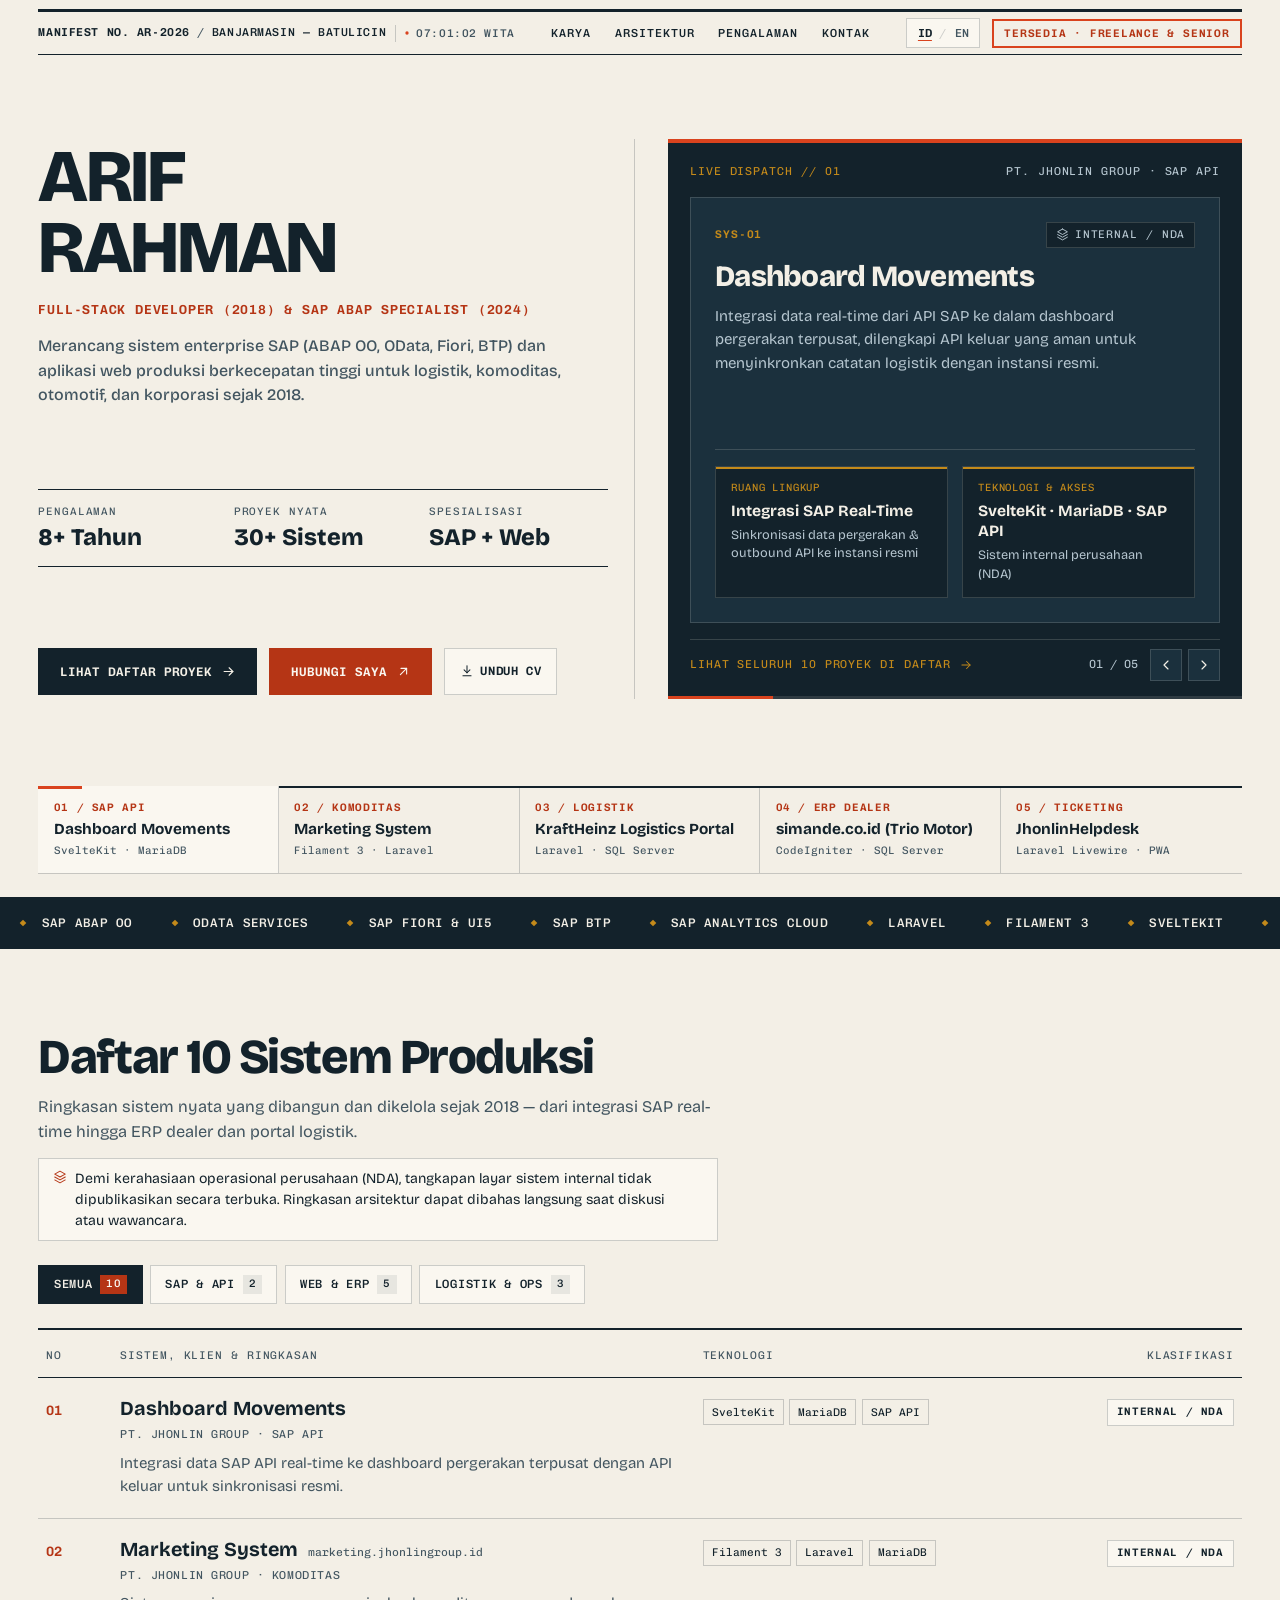
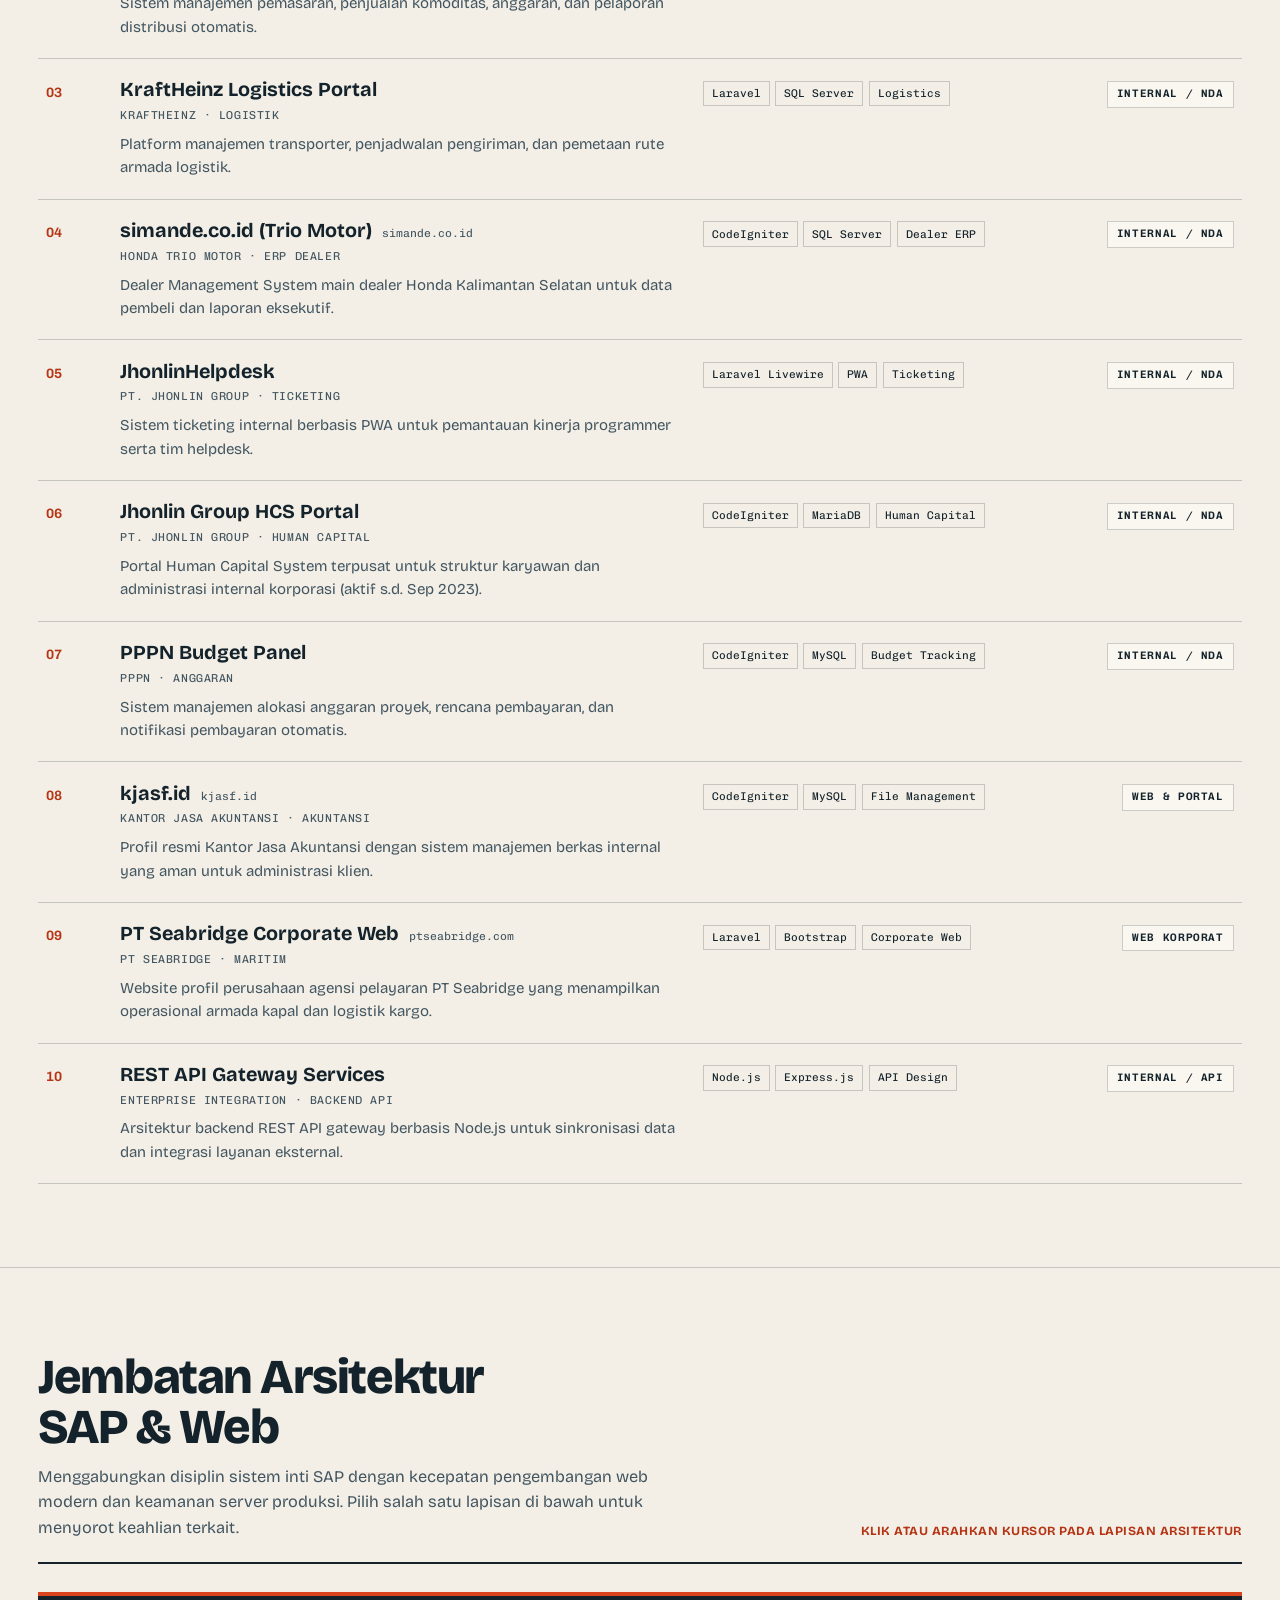
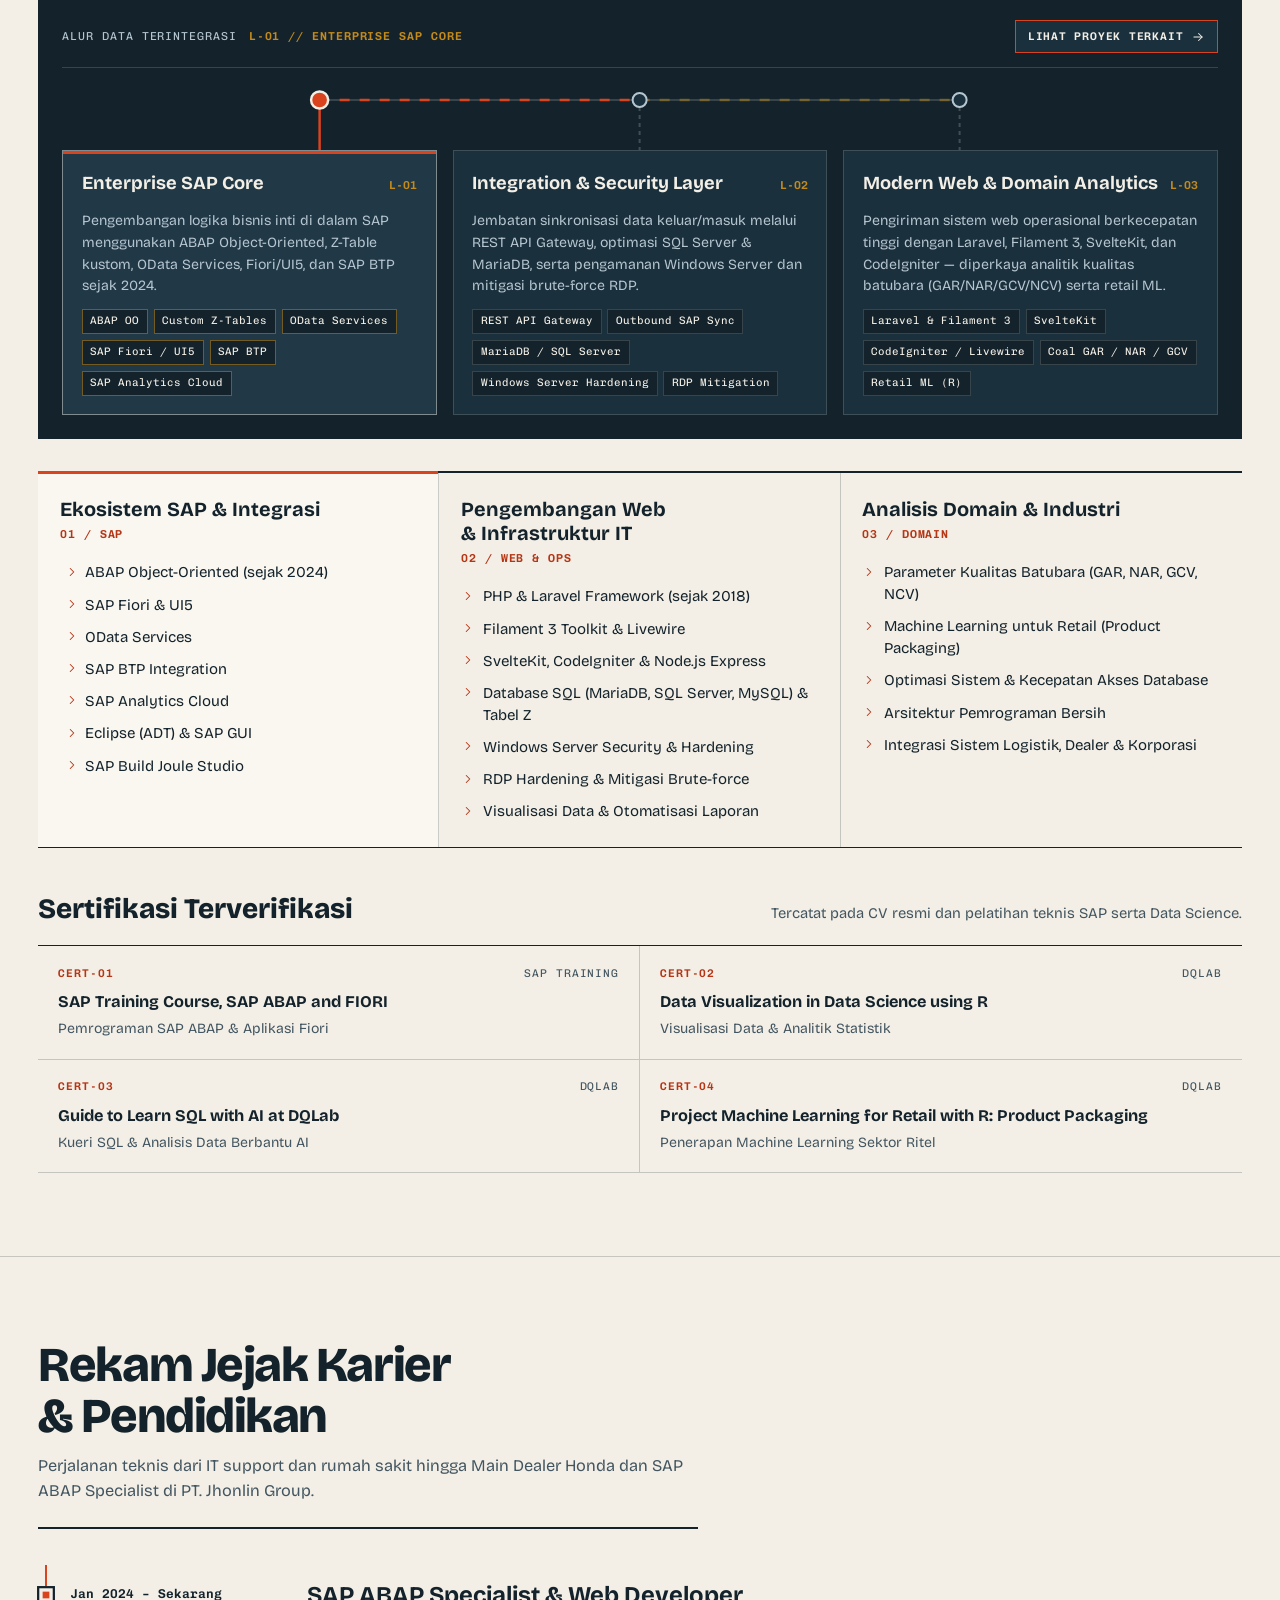
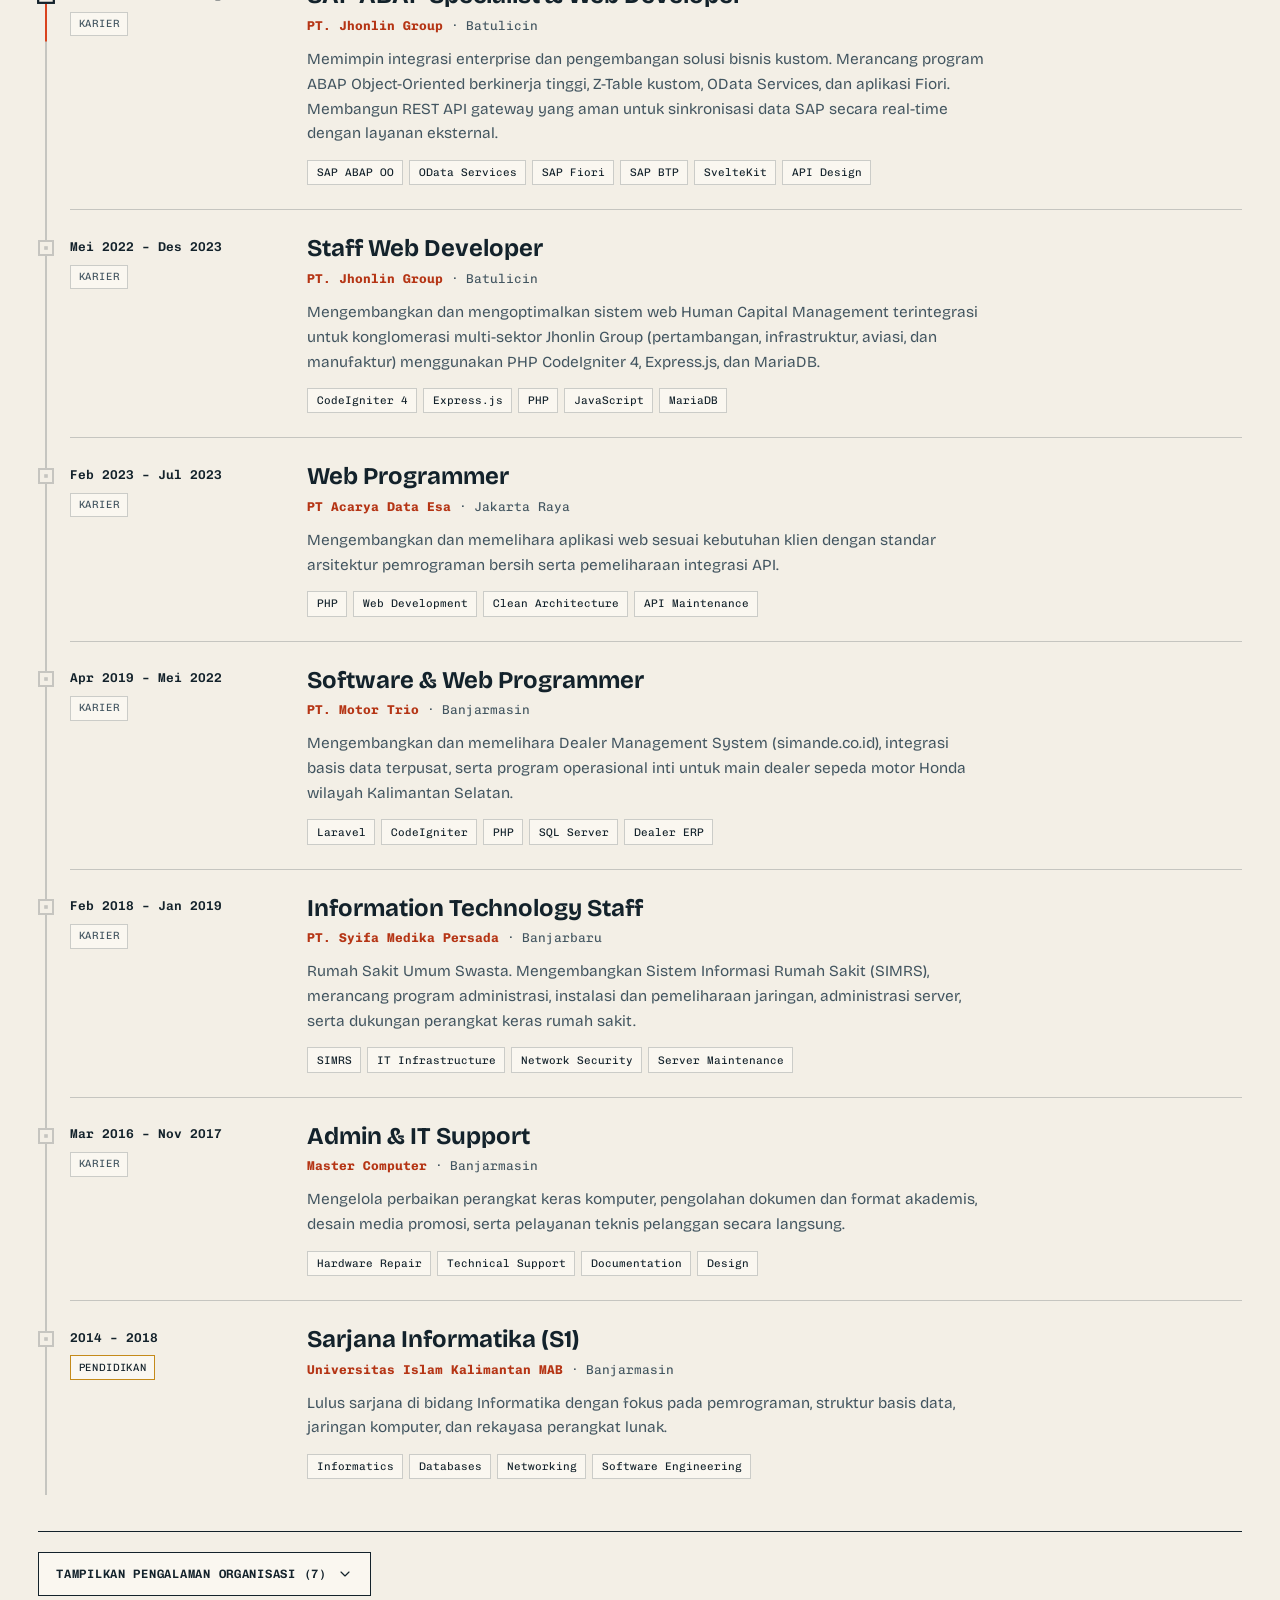
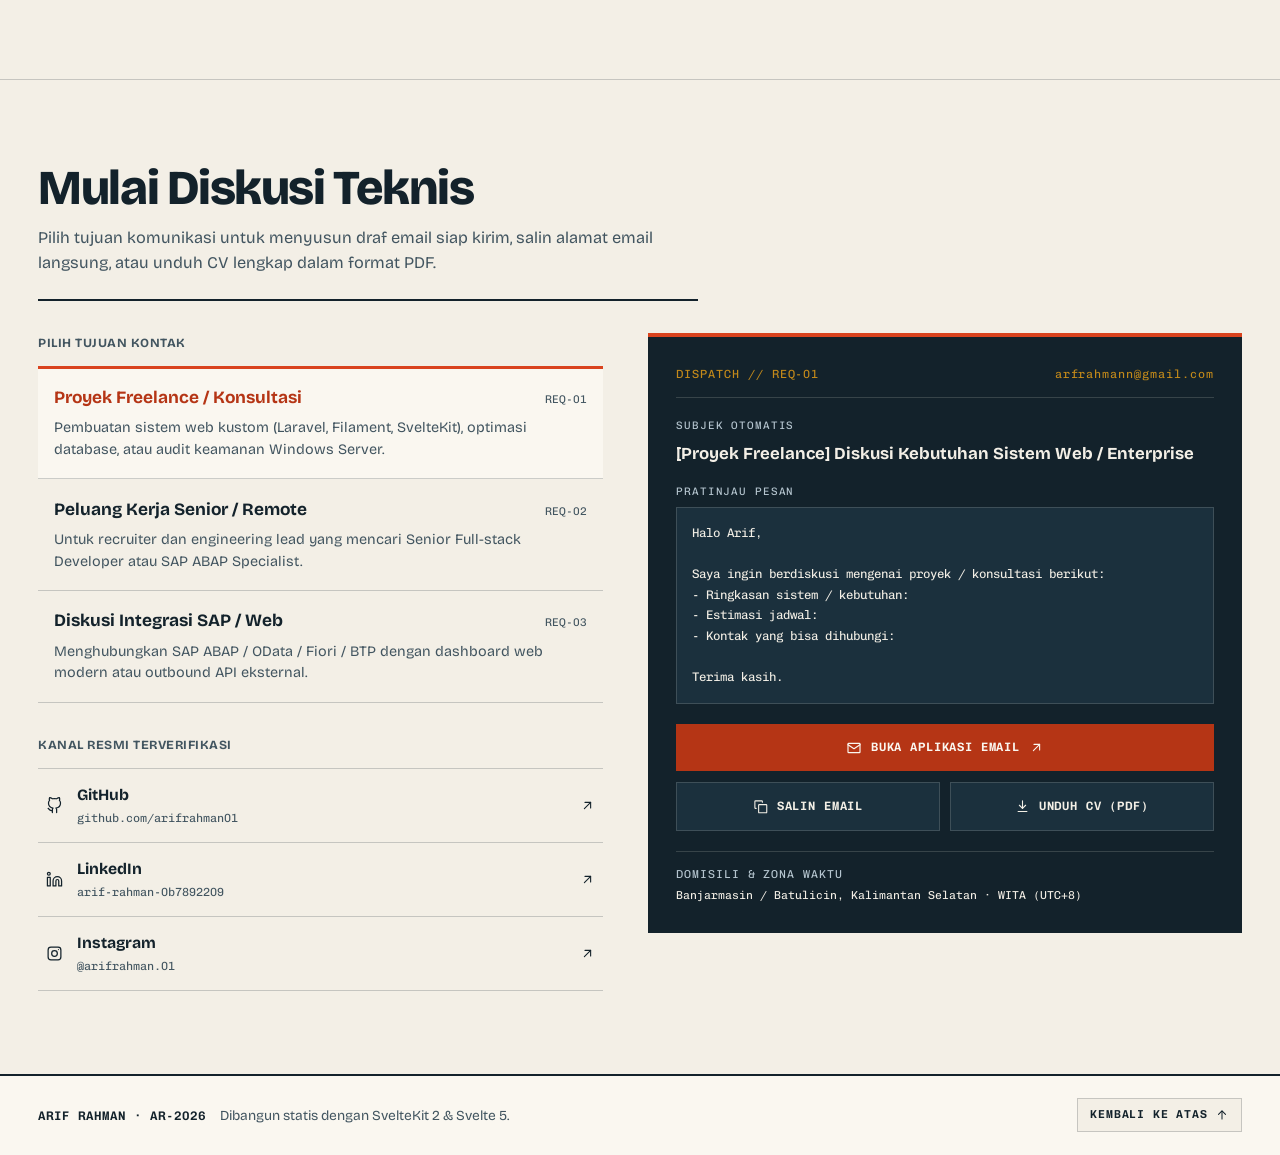
==== commit 3cc05a0c: "deploy: publish full-site mechanical dispatch motion" ====
--- a/index.html
+++ b/index.html
@@ -14,40 +14,40 @@
 			href="https://fonts.googleapis.com/css2?family=Bricolage+Grotesque:opsz,wght@12..96,400;12..96,500;12..96,600;12..96,700;12..96,800&family=Chivo+Mono:wght@400;500;600&display=swap"
 			rel="stylesheet"
 		/>
-		<link href="./_app/immutable/entry/start.Mf-R64Ab.js" rel="modulepreload">
-		<link href="./_app/immutable/chunks/Du7MSm8S.js" rel="modulepreload">
-		<link href="./_app/immutable/chunks/BzIuScSE.js" rel="modulepreload">
-		<link href="./_app/immutable/entry/app.WhpNGWkI.js" rel="modulepreload">
+		<link href="./_app/immutable/entry/start.Bbylfb3k.js" rel="modulepreload">
+		<link href="./_app/immutable/chunks/oGWkn4a-.js" rel="modulepreload">
+		<link href="./_app/immutable/chunks/CGQNh0VD.js" rel="modulepreload">
+		<link href="./_app/immutable/entry/app.Bcc3E5mK.js" rel="modulepreload">
 		<link href="./_app/immutable/chunks/xihTtKlq.js" rel="modulepreload">
-		<link href="./_app/immutable/nodes/0.D6wgsDe-.js" rel="modulepreload">
-		<link href="./_app/immutable/chunks/Aa9HwU8Z.js" rel="modulepreload">
-		<link href="./_app/immutable/nodes/2.BYe3bPyi.js" rel="modulepreload">
+		<link href="./_app/immutable/nodes/0.Sxd2vfDB.js" rel="modulepreload">
+		<link href="./_app/immutable/chunks/C5_Qc5VU.js" rel="modulepreload">
+		<link href="./_app/immutable/nodes/2.DCBnwFKI.js" rel="modulepreload">
 		<!--12qhfyh--><meta name="description" content="Merancang sistem enterprise SAP (ABAP OO, OData, Fiori, BTP) dan aplikasi web produksi berkecepatan tinggi untuk logistik, komoditas, otomotif, dan korporasi sejak 2018."/><!----><title>Arif Rahman — Full-stack Developer &amp; SAP ABAP Specialist</title>
 		<link href="./_app/immutable/assets/Icon.DcI3M6bp.css" rel="stylesheet">
-		<link href="./_app/immutable/assets/0.E7aqQs_W.css" rel="stylesheet">
-		<link href="./_app/immutable/assets/2.BkoszLC6.css" rel="stylesheet">
+		<link href="./_app/immutable/assets/0.DkOL7Kfc.css" rel="stylesheet">
+		<link href="./_app/immutable/assets/2.CLxavZEO.css" rel="stylesheet">
 	</head>
 	<body data-sveltekit-preload-data="hover">
-		<div style="display: contents"><!--[--><!--[0--><!--[--><a href="#main-content" class="skip-link">Lewati ke konten utama</a> <div class="reading-progress svelte-12qhfyh" aria-hidden="true"><div class="reading-progress-fill svelte-12qhfyh" style="transform: scaleX(0);"></div></div> <header class="manifest-header svelte-1h32yp1"><div class="container svelte-1h32yp1"><div class="manifest-rail svelte-1h32yp1"><a href="#top" class="manifest-id mono svelte-1h32yp1"><span class="id-code svelte-1h32yp1">MANIFEST NO. AR-2026</span> <span class="sep svelte-1h32yp1" aria-hidden="true">/</span> <span class="city svelte-1h32yp1">BANJARMASIN — BATULICIN</span> <span class="clock-pill svelte-1h32yp1" title="Waktu Indonesia Tengah (UTC+8)"><span class="live-dot svelte-1h32yp1"><svg width="8" height="8" viewBox="0 0 24 24" fill="none" stroke="currentColor" stroke-width="1.75" stroke-linecap="round" stroke-linejoin="round" aria-hidden="true" class="icon  svelte-1eqehiz"><!--[24--><circle cx="12" cy="12" r="5" fill="currentColor" stroke="none"></circle><!--]--></svg><!----></span> <span class="svelte-1h32yp1">--:--:-- WITA</span></span></a> <nav class="desktop-nav mono svelte-1h32yp1" aria-label="Navigasi utama"><!--[--><a href="#work" class="nav-link svelte-1h32yp1">Karya</a><a href="#architecture" class="nav-link svelte-1h32yp1">Arsitektur</a><a href="#experience" class="nav-link svelte-1h32yp1">Pengalaman</a><a href="#contact" class="nav-link svelte-1h32yp1">Kontak</a><!--]--></nav> <div class="rail-right svelte-1h32yp1"><div class="lang-switch mono svelte-1h32yp1" role="group" aria-label="Language switcher"><button type="button" class="lang-btn svelte-1h32yp1 active" aria-pressed="true">ID</button> <span class="lang-div svelte-1h32yp1" aria-hidden="true">/</span> <button type="button" class="lang-btn svelte-1h32yp1" aria-pressed="false">EN</button></div> <a href="#contact" class="status-stamp mono svelte-1h32yp1">TERSEDIA · FREELANCE &amp; SENIOR</a> <button type="button" class="menu-toggle svelte-1h32yp1" aria-expanded="false" aria-controls="mobile-manifest-drawer" aria-label="Buka menu navigasi"><svg width="20" height="20" viewBox="0 0 24 24" fill="none" stroke="currentColor" stroke-width="1.75" stroke-linecap="round" stroke-linejoin="round" aria-hidden="true" class="icon  svelte-1eqehiz"><!--[7--><path d="M4 7h16"></path><path d="M4 12h16"></path><path d="M4 17h16"></path><!--]--></svg><!----></button></div></div></div> <!--[-1--><!--]--></header><!----> <main id="main-content"><!--[--><section id="top" class="hero-section svelte-1a56r1n"><div class="container hero-sheet svelte-1a56r1n"><div class="hero-grid svelte-1a56r1n"><div class="hero-left svelte-1a56r1n"><div class="hero-identity"><h1 class="display-name svelte-1a56r1n"><span class="line-mask svelte-1a56r1n"><span class="line-inner line-1 svelte-1a56r1n">ARIF</span></span> <span class="line-mask svelte-1a56r1n"><span class="line-inner line-2 svelte-1a56r1n">RAHMAN</span></span></h1> <p class="role-line mono svelte-1a56r1n">Full-stack Developer (2018) &amp; SAP ABAP Specialist (2024)</p> <p class="hero-bio svelte-1a56r1n">Merancang sistem enterprise SAP (ABAP OO, OData, Fiori, BTP) dan aplikasi web produksi berkecepatan tinggi untuk logistik, komoditas, otomotif, dan korporasi sejak 2018.</p></div> <div class="metrics-bar svelte-1a56r1n" aria-label="Ringkasan pengalaman"><div class="metric-cell svelte-1a56r1n"><span class="metric-k mono svelte-1a56r1n">PENGALAMAN</span> <span class="metric-v tabular svelte-1a56r1n">8+ Tahun</span></div> <div class="metric-cell svelte-1a56r1n"><span class="metric-k mono svelte-1a56r1n">PROYEK NYATA</span> <span class="metric-v tabular svelte-1a56r1n">30+ Sistem</span></div> <div class="metric-cell svelte-1a56r1n"><span class="metric-k mono svelte-1a56r1n">SPESIALISASI</span> <span class="metric-v svelte-1a56r1n">SAP + Web</span></div></div> <div class="hero-actions svelte-1a56r1n"><a href="#work" class="btn btn-ink mono svelte-1a56r1n"><span>Lihat Daftar Proyek</span> <span class="btn-icon svelte-1a56r1n"><svg width="15" height="15" viewBox="0 0 24 24" fill="none" stroke="currentColor" stroke-width="1.75" stroke-linecap="round" stroke-linejoin="round" aria-hidden="true" class="icon  svelte-1eqehiz"><!--[0--><path d="M5 12h14"></path><path d="m13 6 6 6-6 6"></path><!--]--></svg><!----></span></a> <a href="#contact" class="btn btn-vermilion mono svelte-1a56r1n"><span>Hubungi Saya</span> <span class="btn-icon svelte-1a56r1n"><svg width="15" height="15" viewBox="0 0 24 24" fill="none" stroke="currentColor" stroke-width="1.75" stroke-linecap="round" stroke-linejoin="round" aria-hidden="true" class="icon  svelte-1eqehiz"><!--[1--><path d="M7 17 17 7"></path><path d="M8 7h9v9"></path><!--]--></svg><!----></span></a> <a href="./Arif-Rahman-CV.pdf" download="Arif-Rahman-CV.pdf" class="cv-inline mono svelte-1a56r1n"><svg width="14" height="14" viewBox="0 0 24 24" fill="none" stroke="currentColor" stroke-width="1.75" stroke-linecap="round" stroke-linejoin="round" aria-hidden="true" class="icon  svelte-1eqehiz"><!--[11--><path d="M12 3v12"></path><path d="m7 10 5 5 5-5"></path><path d="M5 20h14"></path><!--]--></svg><!----> <span>Unduh CV</span></a></div></div> <div class="dispatch-stage svelte-1a56r1n" role="region" aria-label="LIVE DISPATCH"><div class="stage-topbar mono svelte-1a56r1n"><span class="stage-code">LIVE DISPATCH // 01</span> <span class="stage-client svelte-1a56r1n">PT. Jhonlin Group · SAP API</span></div> <div class="stage-plate-wrap svelte-1a56r1n"><div class="stage-tilt-frame svelte-1a56r1n" style="transform: perspective(1100px) rotateX(0deg) rotateY(0deg);"><!----><div class="dispatch-plate svelte-1a56r1n wipe-next"><div class="plate-head"><div class="plate-id-row mono svelte-1a56r1n"><span class="plate-slot svelte-1a56r1n">SYS-01</span> <span class="plate-access svelte-1a56r1n"><svg width="13" height="13" viewBox="0 0 24 24" fill="none" stroke="currentColor" stroke-width="1.75" stroke-linecap="round" stroke-linejoin="round" aria-hidden="true" class="icon  svelte-1eqehiz"><!--[16--><path d="m12 2 9 5-9 5-9-5 9-5Z"></path><path d="m3 12 9 5 9-5"></path><path d="m3 17 9 5 9-5"></path><!--]--></svg><!----> <span>Internal / NDA</span></span></div> <h2 class="plate-title svelte-1a56r1n">Dashboard Movements</h2> <p class="plate-summary svelte-1a56r1n">Integrasi data real-time dari API SAP ke dalam dashboard pergerakan terpusat, dilengkapi API keluar yang aman untuk menyinkronkan catatan logistik dengan instansi resmi.</p></div> <div class="plate-specs svelte-1a56r1n"><div class="spec-box svelte-1a56r1n"><span class="spec-label mono svelte-1a56r1n">RUANG LINGKUP</span> <strong class="spec-val svelte-1a56r1n">Integrasi SAP Real-Time</strong> <span class="spec-note svelte-1a56r1n">Sinkronisasi data pergerakan &amp; outbound API ke instansi resmi</span></div> <div class="spec-box svelte-1a56r1n"><span class="spec-label mono svelte-1a56r1n">TEKNOLOGI &amp; AKSES</span> <strong class="spec-val svelte-1a56r1n">SvelteKit · MariaDB · SAP API</strong> <span class="spec-note svelte-1a56r1n"><!--[-1-->Sistem internal perusahaan (NDA)<!--]--></span></div></div></div><!----></div></div> <div class="stage-controls svelte-1a56r1n"><a href="#work" class="stage-index-link mono svelte-1a56r1n"><span>Lihat seluruh 10 proyek di daftar</span> <svg width="14" height="14" viewBox="0 0 24 24" fill="none" stroke="currentColor" stroke-width="1.75" stroke-linecap="round" stroke-linejoin="round" aria-hidden="true" class="icon  svelte-1eqehiz"><!--[0--><path d="M5 12h14"></path><path d="m13 6 6 6-6 6"></path><!--]--></svg><!----></a> <div class="stage-nav-group svelte-1a56r1n"><span class="mono stage-counter svelte-1a56r1n">01 / 05</span> <button type="button" class="stage-btn svelte-1a56r1n" aria-label="Proyek sebelumnya"><svg width="16" height="16" viewBox="0 0 24 24" fill="none" stroke="currentColor" stroke-width="1.75" stroke-linecap="round" stroke-linejoin="round" aria-hidden="true" class="icon  svelte-1eqehiz"><!--[3--><path d="m15 18-6-6 6-6"></path><!--]--></svg><!----></button> <button type="button" class="stage-btn svelte-1a56r1n" aria-label="Proyek berikutnya"><svg width="16" height="16" viewBox="0 0 24 24" fill="none" stroke="currentColor" stroke-width="1.75" stroke-linecap="round" stroke-linejoin="round" aria-hidden="true" class="icon  svelte-1eqehiz"><!--[4--><path d="m9 18 6-6-6-6"></path><!--]--></svg><!----></button></div></div> <div class="stage-progress-track svelte-1a56r1n" aria-hidden="true"><div class="stage-progress-fill svelte-1a56r1n" style="transform: scaleX(0);"></div></div></div></div> <div class="manifest-strip svelte-1a56r1n" role="tablist" aria-label="Pilih proyek unggulan di panggung utama"><!--[--><button type="button" role="tab" aria-selected="true" class="strip-item svelte-1a56r1n active"><span class="strip-sweep svelte-1a56r1n" aria-hidden="true"></span> <span class="strip-code mono svelte-1a56r1n">01 / SAP API</span> <span class="strip-title svelte-1a56r1n">Dashboard Movements</span> <span class="strip-stack mono svelte-1a56r1n">SvelteKit · MariaDB</span></button><button type="button" role="tab" aria-selected="false" class="strip-item svelte-1a56r1n"><span class="strip-sweep svelte-1a56r1n" aria-hidden="true"></span> <span class="strip-code mono svelte-1a56r1n">02 / KOMODITAS</span> <span class="strip-title svelte-1a56r1n">Marketing System</span> <span class="strip-stack mono svelte-1a56r1n">Filament 3 · Laravel</span></button><button type="button" role="tab" aria-selected="false" class="strip-item svelte-1a56r1n"><span class="strip-sweep svelte-1a56r1n" aria-hidden="true"></span> <span class="strip-code mono svelte-1a56r1n">03 / LOGISTIK</span> <span class="strip-title svelte-1a56r1n">KraftHeinz Logistics Portal</span> <span class="strip-stack mono svelte-1a56r1n">Laravel · SQL Server</span></button><button type="button" role="tab" aria-selected="false" class="strip-item svelte-1a56r1n"><span class="strip-sweep svelte-1a56r1n" aria-hidden="true"></span> <span class="strip-code mono svelte-1a56r1n">04 / ERP DEALER</span> <span class="strip-title svelte-1a56r1n">simande.co.id (Trio Motor)</span> <span class="strip-stack mono svelte-1a56r1n">CodeIgniter · SQL Server</span></button><button type="button" role="tab" aria-selected="false" class="strip-item svelte-1a56r1n"><span class="strip-sweep svelte-1a56r1n" aria-hidden="true"></span> <span class="strip-code mono svelte-1a56r1n">05 / TICKETING</span> <span class="strip-title svelte-1a56r1n">JhonlinHelpdesk</span> <span class="strip-stack mono svelte-1a56r1n">Laravel Livewire · PWA</span></button><!--]--></div></div></section><!----> <div class="marquee-band svelte-qxcu2w" aria-label="Core engineering technologies"><div class="marquee-track svelte-qxcu2w"><!--[--><div class="marquee-group svelte-qxcu2w" aria-hidden="false"><!--[--><span class="marquee-item mono svelte-qxcu2w"><span class="marker svelte-qxcu2w"><svg width="10" height="10" viewBox="0 0 24 24" fill="none" stroke="currentColor" stroke-width="1.75" stroke-linecap="round" stroke-linejoin="round" aria-hidden="true" class="icon  svelte-1eqehiz"><!--[23--><path d="M12 4 20 12 12 20 4 12Z" fill="currentColor" stroke="none"></path><!--]--></svg><!----></span> <span>SAP ABAP OO</span></span><span class="marquee-item mono svelte-qxcu2w"><span class="marker svelte-qxcu2w"><svg width="10" height="10" viewBox="0 0 24 24" fill="none" stroke="currentColor" stroke-width="1.75" stroke-linecap="round" stroke-linejoin="round" aria-hidden="true" class="icon  svelte-1eqehiz"><!--[23--><path d="M12 4 20 12 12 20 4 12Z" fill="currentColor" stroke="none"></path><!--]--></svg><!----></span> <span>ODATA SERVICES</span></span><span class="marquee-item mono svelte-qxcu2w"><span class="marker svelte-qxcu2w"><svg width="10" height="10" viewBox="0 0 24 24" fill="none" stroke="currentColor" stroke-width="1.75" stroke-linecap="round" stroke-linejoin="round" aria-hidden="true" class="icon  svelte-1eqehiz"><!--[23--><path d="M12 4 20 12 12 20 4 12Z" fill="currentColor" stroke="none"></path><!--]--></svg><!----></span> <span>SAP FIORI &amp; UI5</span></span><span class="marquee-item mono svelte-qxcu2w"><span class="marker svelte-qxcu2w"><svg width="10" height="10" viewBox="0 0 24 24" fill="none" stroke="currentColor" stroke-width="1.75" stroke-linecap="round" stroke-linejoin="round" aria-hidden="true" class="icon  svelte-1eqehiz"><!--[23--><path d="M12 4 20 12 12 20 4 12Z" fill="currentColor" stroke="none"></path><!--]--></svg><!----></span> <span>SAP BTP</span></span><span class="marquee-item mono svelte-qxcu2w"><span class="marker svelte-qxcu2w"><svg width="10" height="10" viewBox="0 0 24 24" fill="none" stroke="currentColor" stroke-width="1.75" stroke-linecap="round" stroke-linejoin="round" aria-hidden="true" class="icon  svelte-1eqehiz"><!--[23--><path d="M12 4 20 12 12 20 4 12Z" fill="currentColor" stroke="none"></path><!--]--></svg><!----></span> <span>SAP ANALYTICS CLOUD</span></span><span class="marquee-item mono svelte-qxcu2w"><span class="marker svelte-qxcu2w"><svg width="10" height="10" viewBox="0 0 24 24" fill="none" stroke="currentColor" stroke-width="1.75" stroke-linecap="round" stroke-linejoin="round" aria-hidden="true" class="icon  svelte-1eqehiz"><!--[23--><path d="M12 4 20 12 12 20 4 12Z" fill="currentColor" stroke="none"></path><!--]--></svg><!----></span> <span>LARAVEL</span></span><span class="marquee-item mono svelte-qxcu2w"><span class="marker svelte-qxcu2w"><svg width="10" height="10" viewBox="0 0 24 24" fill="none" stroke="currentColor" stroke-width="1.75" stroke-linecap="round" stroke-linejoin="round" aria-hidden="true" class="icon  svelte-1eqehiz"><!--[23--><path d="M12 4 20 12 12 20 4 12Z" fill="currentColor" stroke="none"></path><!--]--></svg><!----></span> <span>FILAMENT 3</span></span><span class="marquee-item mono svelte-qxcu2w"><span class="marker svelte-qxcu2w"><svg width="10" height="10" viewBox="0 0 24 24" fill="none" stroke="currentColor" stroke-width="1.75" stroke-linecap="round" stroke-linejoin="round" aria-hidden="true" class="icon  svelte-1eqehiz"><!--[23--><path d="M12 4 20 12 12 20 4 12Z" fill="currentColor" stroke="none"></path><!--]--></svg><!----></span> <span>SVELTEKIT</span></span><span class="marquee-item mono svelte-qxcu2w"><span class="marker svelte-qxcu2w"><svg width="10" height="10" viewBox="0 0 24 24" fill="none" stroke="currentColor" stroke-width="1.75" stroke-linecap="round" stroke-linejoin="round" aria-hidden="true" class="icon  svelte-1eqehiz"><!--[23--><path d="M12 4 20 12 12 20 4 12Z" fill="currentColor" stroke="none"></path><!--]--></svg><!----></span> <span>CODEIGNITER</span></span><span class="marquee-item mono svelte-qxcu2w"><span class="marker svelte-qxcu2w"><svg width="10" height="10" viewBox="0 0 24 24" fill="none" stroke="currentColor" stroke-width="1.75" stroke-linecap="round" stroke-linejoin="round" aria-hidden="true" class="icon  svelte-1eqehiz"><!--[23--><path d="M12 4 20 12 12 20 4 12Z" fill="currentColor" stroke="none"></path><!--]--></svg><!----></span> <span>MARIADB</span></span><span class="marquee-item mono svelte-qxcu2w"><span class="marker svelte-qxcu2w"><svg width="10" height="10" viewBox="0 0 24 24" fill="none" stroke="currentColor" stroke-width="1.75" stroke-linecap="round" stroke-linejoin="round" aria-hidden="true" class="icon  svelte-1eqehiz"><!--[23--><path d="M12 4 20 12 12 20 4 12Z" fill="currentColor" stroke="none"></path><!--]--></svg><!----></span> <span>SQL SERVER</span></span><span class="marquee-item mono svelte-qxcu2w"><span class="marker svelte-qxcu2w"><svg width="10" height="10" viewBox="0 0 24 24" fill="none" stroke="currentColor" stroke-width="1.75" stroke-linecap="round" stroke-linejoin="round" aria-hidden="true" class="icon  svelte-1eqehiz"><!--[23--><path d="M12 4 20 12 12 20 4 12Z" fill="currentColor" stroke="none"></path><!--]--></svg><!----></span> <span>COAL QUALITY GAR / NAR</span></span><span class="marquee-item mono svelte-qxcu2w"><span class="marker svelte-qxcu2w"><svg width="10" height="10" viewBox="0 0 24 24" fill="none" stroke="currentColor" stroke-width="1.75" stroke-linecap="round" stroke-linejoin="round" aria-hidden="true" class="icon  svelte-1eqehiz"><!--[23--><path d="M12 4 20 12 12 20 4 12Z" fill="currentColor" stroke="none"></path><!--]--></svg><!----></span> <span>WINDOWS SERVER HARDENING</span></span><span class="marquee-item mono svelte-qxcu2w"><span class="marker svelte-qxcu2w"><svg width="10" height="10" viewBox="0 0 24 24" fill="none" stroke="currentColor" stroke-width="1.75" stroke-linecap="round" stroke-linejoin="round" aria-hidden="true" class="icon  svelte-1eqehiz"><!--[23--><path d="M12 4 20 12 12 20 4 12Z" fill="currentColor" stroke="none"></path><!--]--></svg><!----></span> <span>REST API GATEWAY</span></span><!--]--></div><div class="marquee-group svelte-qxcu2w" aria-hidden="true"><!--[--><span class="marquee-item mono svelte-qxcu2w"><span class="marker svelte-qxcu2w"><svg width="10" height="10" viewBox="0 0 24 24" fill="none" stroke="currentColor" stroke-width="1.75" stroke-linecap="round" stroke-linejoin="round" aria-hidden="true" class="icon  svelte-1eqehiz"><!--[23--><path d="M12 4 20 12 12 20 4 12Z" fill="currentColor" stroke="none"></path><!--]--></svg><!----></span> <span>SAP ABAP OO</span></span><span class="marquee-item mono svelte-qxcu2w"><span class="marker svelte-qxcu2w"><svg width="10" height="10" viewBox="0 0 24 24" fill="none" stroke="currentColor" stroke-width="1.75" stroke-linecap="round" stroke-linejoin="round" aria-hidden="true" class="icon  svelte-1eqehiz"><!--[23--><path d="M12 4 20 12 12 20 4 12Z" fill="currentColor" stroke="none"></path><!--]--></svg><!----></span> <span>ODATA SERVICES</span></span><span class="marquee-item mono svelte-qxcu2w"><span class="marker svelte-qxcu2w"><svg width="10" height="10" viewBox="0 0 24 24" fill="none" stroke="currentColor" stroke-width="1.75" stroke-linecap="round" stroke-linejoin="round" aria-hidden="true" class="icon  svelte-1eqehiz"><!--[23--><path d="M12 4 20 12 12 20 4 12Z" fill="currentColor" stroke="none"></path><!--]--></svg><!----></span> <span>SAP FIORI &amp; UI5</span></span><span class="marquee-item mono svelte-qxcu2w"><span class="marker svelte-qxcu2w"><svg width="10" height="10" viewBox="0 0 24 24" fill="none" stroke="currentColor" stroke-width="1.75" stroke-linecap="round" stroke-linejoin="round" aria-hidden="true" class="icon  svelte-1eqehiz"><!--[23--><path d="M12 4 20 12 12 20 4 12Z" fill="currentColor" stroke="none"></path><!--]--></svg><!----></span> <span>SAP BTP</span></span><span class="marquee-item mono svelte-qxcu2w"><span class="marker svelte-qxcu2w"><svg width="10" height="10" viewBox="0 0 24 24" fill="none" stroke="currentColor" stroke-width="1.75" stroke-linecap="round" stroke-linejoin="round" aria-hidden="true" class="icon  svelte-1eqehiz"><!--[23--><path d="M12 4 20 12 12 20 4 12Z" fill="currentColor" stroke="none"></path><!--]--></svg><!----></span> <span>SAP ANALYTICS CLOUD</span></span><span class="marquee-item mono svelte-qxcu2w"><span class="marker svelte-qxcu2w"><svg width="10" height="10" viewBox="0 0 24 24" fill="none" stroke="currentColor" stroke-width="1.75" stroke-linecap="round" stroke-linejoin="round" aria-hidden="true" class="icon  svelte-1eqehiz"><!--[23--><path d="M12 4 20 12 12 20 4 12Z" fill="currentColor" stroke="none"></path><!--]--></svg><!----></span> <span>LARAVEL</span></span><span class="marquee-item mono svelte-qxcu2w"><span class="marker svelte-qxcu2w"><svg width="10" height="10" viewBox="0 0 24 24" fill="none" stroke="currentColor" stroke-width="1.75" stroke-linecap="round" stroke-linejoin="round" aria-hidden="true" class="icon  svelte-1eqehiz"><!--[23--><path d="M12 4 20 12 12 20 4 12Z" fill="currentColor" stroke="none"></path><!--]--></svg><!----></span> <span>FILAMENT 3</span></span><span class="marquee-item mono svelte-qxcu2w"><span class="marker svelte-qxcu2w"><svg width="10" height="10" viewBox="0 0 24 24" fill="none" stroke="currentColor" stroke-width="1.75" stroke-linecap="round" stroke-linejoin="round" aria-hidden="true" class="icon  svelte-1eqehiz"><!--[23--><path d="M12 4 20 12 12 20 4 12Z" fill="currentColor" stroke="none"></path><!--]--></svg><!----></span> <span>SVELTEKIT</span></span><span class="marquee-item mono svelte-qxcu2w"><span class="marker svelte-qxcu2w"><svg width="10" height="10" viewBox="0 0 24 24" fill="none" stroke="currentColor" stroke-width="1.75" stroke-linecap="round" stroke-linejoin="round" aria-hidden="true" class="icon  svelte-1eqehiz"><!--[23--><path d="M12 4 20 12 12 20 4 12Z" fill="currentColor" stroke="none"></path><!--]--></svg><!----></span> <span>CODEIGNITER</span></span><span class="marquee-item mono svelte-qxcu2w"><span class="marker svelte-qxcu2w"><svg width="10" height="10" viewBox="0 0 24 24" fill="none" stroke="currentColor" stroke-width="1.75" stroke-linecap="round" stroke-linejoin="round" aria-hidden="true" class="icon  svelte-1eqehiz"><!--[23--><path d="M12 4 20 12 12 20 4 12Z" fill="currentColor" stroke="none"></path><!--]--></svg><!----></span> <span>MARIADB</span></span><span class="marquee-item mono svelte-qxcu2w"><span class="marker svelte-qxcu2w"><svg width="10" height="10" viewBox="0 0 24 24" fill="none" stroke="currentColor" stroke-width="1.75" stroke-linecap="round" stroke-linejoin="round" aria-hidden="true" class="icon  svelte-1eqehiz"><!--[23--><path d="M12 4 20 12 12 20 4 12Z" fill="currentColor" stroke="none"></path><!--]--></svg><!----></span> <span>SQL SERVER</span></span><span class="marquee-item mono svelte-qxcu2w"><span class="marker svelte-qxcu2w"><svg width="10" height="10" viewBox="0 0 24 24" fill="none" stroke="currentColor" stroke-width="1.75" stroke-linecap="round" stroke-linejoin="round" aria-hidden="true" class="icon  svelte-1eqehiz"><!--[23--><path d="M12 4 20 12 12 20 4 12Z" fill="currentColor" stroke="none"></path><!--]--></svg><!----></span> <span>COAL QUALITY GAR / NAR</span></span><span class="marquee-item mono svelte-qxcu2w"><span class="marker svelte-qxcu2w"><svg width="10" height="10" viewBox="0 0 24 24" fill="none" stroke="currentColor" stroke-width="1.75" stroke-linecap="round" stroke-linejoin="round" aria-hidden="true" class="icon  svelte-1eqehiz"><!--[23--><path d="M12 4 20 12 12 20 4 12Z" fill="currentColor" stroke="none"></path><!--]--></svg><!----></span> <span>WINDOWS SERVER HARDENING</span></span><span class="marquee-item mono svelte-qxcu2w"><span class="marker svelte-qxcu2w"><svg width="10" height="10" viewBox="0 0 24 24" fill="none" stroke="currentColor" stroke-width="1.75" stroke-linecap="round" stroke-linejoin="round" aria-hidden="true" class="icon  svelte-1eqehiz"><!--[23--><path d="M12 4 20 12 12 20 4 12Z" fill="currentColor" stroke="none"></path><!--]--></svg><!----></span> <span>REST API GATEWAY</span></span><!--]--></div><!--]--></div></div><!----> <section id="work" class="ledger-section svelte-t3vrbx"><div class="container"><div class="section-header svelte-t3vrbx"><div class="section-heading-block svelte-t3vrbx"><h2 class="section-title svelte-t3vrbx">Daftar 10 Sistem Produksi</h2> <p class="section-subtitle svelte-t3vrbx">Ringkasan sistem nyata yang dibangun dan dikelola sejak 2018 — dari integrasi SAP real-time hingga ERP dealer dan portal logistik.</p> <p class="nda-note svelte-t3vrbx"><span class="nda-icon svelte-t3vrbx"><svg width="14" height="14" viewBox="0 0 24 24" fill="none" stroke="currentColor" stroke-width="1.75" stroke-linecap="round" stroke-linejoin="round" aria-hidden="true" class="icon  svelte-1eqehiz"><!--[16--><path d="m12 2 9 5-9 5-9-5 9-5Z"></path><path d="m3 12 9 5 9-5"></path><path d="m3 17 9 5 9-5"></path><!--]--></svg><!----></span> <span>Demi kerahasiaan operasional perusahaan (NDA), tangkapan layar sistem internal tidak dipublikasikan secara terbuka. Ringkasan arsitektur dapat dibahas langsung saat diskusi atau wawancara.</span></p></div> <div class="filter-bar svelte-t3vrbx" role="tablist" aria-label="Filter kategori proyek"><!--[--><button type="button" role="tab" aria-selected="true" class="filter-btn mono svelte-t3vrbx active"><span>Semua</span> <span class="filter-count svelte-t3vrbx">10</span></button><button type="button" role="tab" aria-selected="false" class="filter-btn mono svelte-t3vrbx"><span>SAP &amp; API</span> <span class="filter-count svelte-t3vrbx">2</span></button><button type="button" role="tab" aria-selected="false" class="filter-btn mono svelte-t3vrbx"><span>Web &amp; ERP</span> <span class="filter-count svelte-t3vrbx">5</span></button><button type="button" role="tab" aria-selected="false" class="filter-btn mono svelte-t3vrbx"><span>Logistik &amp; Ops</span> <span class="filter-count svelte-t3vrbx">3</span></button><!--]--></div></div> <div class="ledger-table svelte-t3vrbx"><div class="ledger-head mono svelte-t3vrbx" aria-hidden="true"><span>NO</span> <span>SISTEM, KLIEN &amp; RINGKASAN</span> <span>TEKNOLOGI</span> <span class="align-right svelte-t3vrbx">KLASIFIKASI</span></div> <ol class="ledger-list svelte-t3vrbx"><!--[--><li class="ledger-row svelte-t3vrbx"><span class="row-code mono svelte-t3vrbx">01</span> <div class="row-main svelte-t3vrbx"><div class="row-title-wrap svelte-t3vrbx"><h3 class="row-title svelte-t3vrbx">Dashboard Movements</h3> <!--[-1--><!--]--></div> <p class="row-client mono svelte-t3vrbx">PT. Jhonlin Group · SAP API</p> <p class="row-desc svelte-t3vrbx">Integrasi data SAP API real-time ke dashboard pergerakan terpusat dengan API keluar untuk sinkronisasi resmi.</p></div> <div class="row-stack mono svelte-t3vrbx"><!--[--><span class="stack-chip svelte-t3vrbx">SvelteKit</span><span class="stack-chip svelte-t3vrbx">MariaDB</span><span class="stack-chip svelte-t3vrbx">SAP API</span><!--]--></div> <div class="row-access svelte-t3vrbx"><span class="access-badge mono svelte-t3vrbx">Internal / NDA</span></div></li><li class="ledger-row svelte-t3vrbx"><span class="row-code mono svelte-t3vrbx">02</span> <div class="row-main svelte-t3vrbx"><div class="row-title-wrap svelte-t3vrbx"><h3 class="row-title svelte-t3vrbx">Marketing System</h3> <!--[0--><span class="row-domain mono svelte-t3vrbx">marketing.jhonlingroup.id</span><!--]--></div> <p class="row-client mono svelte-t3vrbx">PT. Jhonlin Group · KOMODITAS</p> <p class="row-desc svelte-t3vrbx">Sistem manajemen pemasaran, penjualan komoditas, anggaran, dan pelaporan distribusi otomatis.</p></div> <div class="row-stack mono svelte-t3vrbx"><!--[--><span class="stack-chip svelte-t3vrbx">Filament 3</span><span class="stack-chip svelte-t3vrbx">Laravel</span><span class="stack-chip svelte-t3vrbx">MariaDB</span><!--]--></div> <div class="row-access svelte-t3vrbx"><span class="access-badge mono svelte-t3vrbx">Internal / NDA</span></div></li><li class="ledger-row svelte-t3vrbx"><span class="row-code mono svelte-t3vrbx">03</span> <div class="row-main svelte-t3vrbx"><div class="row-title-wrap svelte-t3vrbx"><h3 class="row-title svelte-t3vrbx">KraftHeinz Logistics Portal</h3> <!--[-1--><!--]--></div> <p class="row-client mono svelte-t3vrbx">KraftHeinz · LOGISTIK</p> <p class="row-desc svelte-t3vrbx">Platform manajemen transporter, penjadwalan pengiriman, dan pemetaan rute armada logistik.</p></div> <div class="row-stack mono svelte-t3vrbx"><!--[--><span class="stack-chip svelte-t3vrbx">Laravel</span><span class="stack-chip svelte-t3vrbx">SQL Server</span><span class="stack-chip svelte-t3vrbx">Logistics</span><!--]--></div> <div class="row-access svelte-t3vrbx"><span class="access-badge mono svelte-t3vrbx">Internal / NDA</span></div></li><li class="ledger-row svelte-t3vrbx"><span class="row-code mono svelte-t3vrbx">04</span> <div class="row-main svelte-t3vrbx"><div class="row-title-wrap svelte-t3vrbx"><h3 class="row-title svelte-t3vrbx">simande.co.id (Trio Motor)</h3> <!--[0--><span class="row-domain mono svelte-t3vrbx">simande.co.id</span><!--]--></div> <p class="row-client mono svelte-t3vrbx">Honda Trio Motor · ERP DEALER</p> <p class="row-desc svelte-t3vrbx">Dealer Management System main dealer Honda Kalimantan Selatan untuk data pembeli dan laporan eksekutif.</p></div> <div class="row-stack mono svelte-t3vrbx"><!--[--><span class="stack-chip svelte-t3vrbx">CodeIgniter</span><span class="stack-chip svelte-t3vrbx">SQL Server</span><span class="stack-chip svelte-t3vrbx">Dealer ERP</span><!--]--></div> <div class="row-access svelte-t3vrbx"><span class="access-badge mono svelte-t3vrbx">Internal / NDA</span></div></li><li class="ledger-row svelte-t3vrbx"><span class="row-code mono svelte-t3vrbx">05</span> <div class="row-main svelte-t3vrbx"><div class="row-title-wrap svelte-t3vrbx"><h3 class="row-title svelte-t3vrbx">JhonlinHelpdesk</h3> <!--[-1--><!--]--></div> <p class="row-client mono svelte-t3vrbx">PT. Jhonlin Group · TICKETING</p> <p class="row-desc svelte-t3vrbx">Sistem ticketing internal berbasis PWA untuk pemantauan kinerja programmer serta tim helpdesk.</p></div> <div class="row-stack mono svelte-t3vrbx"><!--[--><span class="stack-chip svelte-t3vrbx">Laravel Livewire</span><span class="stack-chip svelte-t3vrbx">PWA</span><span class="stack-chip svelte-t3vrbx">Ticketing</span><!--]--></div> <div class="row-access svelte-t3vrbx"><span class="access-badge mono svelte-t3vrbx">Internal / NDA</span></div></li><li class="ledger-row svelte-t3vrbx"><span class="row-code mono svelte-t3vrbx">06</span> <div class="row-main svelte-t3vrbx"><div class="row-title-wrap svelte-t3vrbx"><h3 class="row-title svelte-t3vrbx">Jhonlin Group HCS Portal</h3> <!--[-1--><!--]--></div> <p class="row-client mono svelte-t3vrbx">PT. Jhonlin Group · HUMAN CAPITAL</p> <p class="row-desc svelte-t3vrbx">Portal Human Capital System terpusat untuk struktur karyawan dan administrasi internal korporasi (aktif s.d. Sep 2023).</p></div> <div class="row-stack mono svelte-t3vrbx"><!--[--><span class="stack-chip svelte-t3vrbx">CodeIgniter</span><span class="stack-chip svelte-t3vrbx">MariaDB</span><span class="stack-chip svelte-t3vrbx">Human Capital</span><!--]--></div> <div class="row-access svelte-t3vrbx"><span class="access-badge mono svelte-t3vrbx">Internal / NDA</span></div></li><li class="ledger-row svelte-t3vrbx"><span class="row-code mono svelte-t3vrbx">07</span> <div class="row-main svelte-t3vrbx"><div class="row-title-wrap svelte-t3vrbx"><h3 class="row-title svelte-t3vrbx">PPPN Budget Panel</h3> <!--[-1--><!--]--></div> <p class="row-client mono svelte-t3vrbx">PPPN · ANGGARAN</p> <p class="row-desc svelte-t3vrbx">Sistem manajemen alokasi anggaran proyek, rencana pembayaran, dan notifikasi pembayaran otomatis.</p></div> <div class="row-stack mono svelte-t3vrbx"><!--[--><span class="stack-chip svelte-t3vrbx">CodeIgniter</span><span class="stack-chip svelte-t3vrbx">MySQL</span><span class="stack-chip svelte-t3vrbx">Budget Tracking</span><!--]--></div> <div class="row-access svelte-t3vrbx"><span class="access-badge mono svelte-t3vrbx">Internal / NDA</span></div></li><li class="ledger-row svelte-t3vrbx"><span class="row-code mono svelte-t3vrbx">08</span> <div class="row-main svelte-t3vrbx"><div class="row-title-wrap svelte-t3vrbx"><h3 class="row-title svelte-t3vrbx">kjasf.id</h3> <!--[0--><span class="row-domain mono svelte-t3vrbx">kjasf.id</span><!--]--></div> <p class="row-client mono svelte-t3vrbx">Kantor Jasa Akuntansi · AKUNTANSI</p> <p class="row-desc svelte-t3vrbx">Profil resmi Kantor Jasa Akuntansi dengan sistem manajemen berkas internal yang aman untuk administrasi klien.</p></div> <div class="row-stack mono svelte-t3vrbx"><!--[--><span class="stack-chip svelte-t3vrbx">CodeIgniter</span><span class="stack-chip svelte-t3vrbx">MySQL</span><span class="stack-chip svelte-t3vrbx">File Management</span><!--]--></div> <div class="row-access svelte-t3vrbx"><span class="access-badge mono svelte-t3vrbx">Web &amp; Portal</span></div></li><li class="ledger-row svelte-t3vrbx"><span class="row-code mono svelte-t3vrbx">09</span> <div class="row-main svelte-t3vrbx"><div class="row-title-wrap svelte-t3vrbx"><h3 class="row-title svelte-t3vrbx">PT Seabridge Corporate Web</h3> <!--[0--><span class="row-domain mono svelte-t3vrbx">ptseabridge.com</span><!--]--></div> <p class="row-client mono svelte-t3vrbx">PT Seabridge · MARITIM</p> <p class="row-desc svelte-t3vrbx">Website profil perusahaan agensi pelayaran PT Seabridge yang menampilkan operasional armada kapal dan logistik kargo.</p></div> <div class="row-stack mono svelte-t3vrbx"><!--[--><span class="stack-chip svelte-t3vrbx">Laravel</span><span class="stack-chip svelte-t3vrbx">Bootstrap</span><span class="stack-chip svelte-t3vrbx">Corporate Web</span><!--]--></div> <div class="row-access svelte-t3vrbx"><span class="access-badge mono svelte-t3vrbx">Web Korporat</span></div></li><li class="ledger-row svelte-t3vrbx"><span class="row-code mono svelte-t3vrbx">10</span> <div class="row-main svelte-t3vrbx"><div class="row-title-wrap svelte-t3vrbx"><h3 class="row-title svelte-t3vrbx">REST API Gateway Services</h3> <!--[-1--><!--]--></div> <p class="row-client mono svelte-t3vrbx">Enterprise Integration · BACKEND API</p> <p class="row-desc svelte-t3vrbx">Arsitektur backend REST API gateway berbasis Node.js untuk sinkronisasi data dan integrasi layanan eksternal.</p></div> <div class="row-stack mono svelte-t3vrbx"><!--[--><span class="stack-chip svelte-t3vrbx">Node.js</span><span class="stack-chip svelte-t3vrbx">Express.js</span><span class="stack-chip svelte-t3vrbx">API Design</span><!--]--></div> <div class="row-access svelte-t3vrbx"><span class="access-badge mono svelte-t3vrbx">Internal / API</span></div></li><!--]--></ol></div></div></section><!----> <section id="architecture" class="arch-section svelte-1vcdadb"><div class="container"><div class="arch-header svelte-1vcdadb"><div class="arch-heading-wrap svelte-1vcdadb"><h2 class="section-title svelte-1vcdadb">Jembatan Arsitektur SAP &amp; Web</h2> <p class="section-subtitle svelte-1vcdadb">Menggabungkan disiplin sistem inti SAP dengan kecepatan pengembangan web modern dan keamanan server produksi. Pilih salah satu lapisan di bawah untuk menyorot keahlian terkait.</p></div> <p class="interactive-hint svelte-1vcdadb">Klik atau arahkan kursor pada lapisan arsitektur</p></div> <div class="bridge-stage svelte-1vcdadb"><div class="bridge-topbar mono svelte-1vcdadb"><div class="bridge-status svelte-1vcdadb"><span>ALUR DATA TERINTEGRASI</span> <span class="active-readout svelte-1vcdadb">L-01 // Enterprise SAP Core</span></div> <button type="button" class="bridge-jump mono svelte-1vcdadb"><span>Lihat proyek terkait</span> <span class="jump-icon svelte-1vcdadb"><svg width="14" height="14" viewBox="0 0 24 24" fill="none" stroke="currentColor" stroke-width="1.75" stroke-linecap="round" stroke-linejoin="round" aria-hidden="true" class="icon  svelte-1eqehiz"><!--[0--><path d="M5 12h14"></path><path d="m13 6 6 6-6 6"></path><!--]--></svg><!----></span></button></div> <div class="bridge-canvas svelte-1vcdadb"><svg class="signal-svg svelte-1vcdadb" viewBox="0 0 960 76" preserveAspectRatio="xMidYMid meet" aria-hidden="true"><line x1="160" y1="26" x2="800" y2="26" class="bus-track svelte-1vcdadb"></line><line x1="160" y1="33" x2="160" y2="76" class="bus-drop svelte-1vcdadb lit"></line><line x1="480" y1="33" x2="480" y2="76" class="bus-drop svelte-1vcdadb"></line><line x1="800" y1="33" x2="800" y2="76" class="bus-drop svelte-1vcdadb"></line><path d="M 160 26 L 480 26" class="bus-flow svelte-1vcdadb lit"></path><path d="M 480 26 L 800 26" class="bus-flow reverse svelte-1vcdadb"></path><circle cx="160" cy="26" r="7" class="bus-node svelte-1vcdadb lit"></circle><circle cx="480" cy="26" r="7" class="bus-node svelte-1vcdadb"></circle><circle cx="800" cy="26" r="7" class="bus-node svelte-1vcdadb"></circle></svg> <div class="layer-grid svelte-1vcdadb" role="tablist" aria-label="Jembatan Arsitektur SAP &amp; Web"><!--[--><button type="button" role="tab" aria-selected="true" class="layer-unit svelte-1vcdadb active"><span class="layer-top-bar svelte-1vcdadb" aria-hidden="true"></span> <span class="layer-head svelte-1vcdadb"><span class="layer-title svelte-1vcdadb">Enterprise SAP Core</span> <span class="layer-code mono svelte-1vcdadb">L-01</span></span> <span class="layer-desc svelte-1vcdadb">Pengembangan logika bisnis inti di dalam SAP menggunakan ABAP Object-Oriented, Z-Table kustom, OData Services, Fiori/UI5, dan SAP BTP sejak 2024.</span> <span class="layer-nodes mono svelte-1vcdadb"><!--[--><span class="node-pill svelte-1vcdadb">ABAP OO</span><span class="node-pill svelte-1vcdadb">Custom Z-Tables</span><span class="node-pill svelte-1vcdadb">OData Services</span><span class="node-pill svelte-1vcdadb">SAP Fiori / UI5</span><span class="node-pill svelte-1vcdadb">SAP BTP</span><span class="node-pill svelte-1vcdadb">SAP Analytics Cloud</span><!--]--></span></button><button type="button" role="tab" aria-selected="false" class="layer-unit svelte-1vcdadb"><span class="layer-top-bar svelte-1vcdadb" aria-hidden="true"></span> <span class="layer-head svelte-1vcdadb"><span class="layer-title svelte-1vcdadb">Integration &amp; Security Layer</span> <span class="layer-code mono svelte-1vcdadb">L-02</span></span> <span class="layer-desc svelte-1vcdadb">Jembatan sinkronisasi data keluar/masuk melalui REST API Gateway, optimasi SQL Server &amp; MariaDB, serta pengamanan Windows Server dan mitigasi brute-force RDP.</span> <span class="layer-nodes mono svelte-1vcdadb"><!--[--><span class="node-pill svelte-1vcdadb">REST API Gateway</span><span class="node-pill svelte-1vcdadb">Outbound SAP Sync</span><span class="node-pill svelte-1vcdadb">MariaDB / SQL Server</span><span class="node-pill svelte-1vcdadb">Windows Server Hardening</span><span class="node-pill svelte-1vcdadb">RDP Mitigation</span><!--]--></span></button><button type="button" role="tab" aria-selected="false" class="layer-unit svelte-1vcdadb"><span class="layer-top-bar svelte-1vcdadb" aria-hidden="true"></span> <span class="layer-head svelte-1vcdadb"><span class="layer-title svelte-1vcdadb">Modern Web &amp; Domain Analytics</span> <span class="layer-code mono svelte-1vcdadb">L-03</span></span> <span class="layer-desc svelte-1vcdadb">Pengiriman sistem web operasional berkecepatan tinggi dengan Laravel, Filament 3, SvelteKit, dan CodeIgniter — diperkaya analitik kualitas batubara (GAR/NAR/GCV/NCV) serta retail ML.</span> <span class="layer-nodes mono svelte-1vcdadb"><!--[--><span class="node-pill svelte-1vcdadb">Laravel &amp; Filament 3</span><span class="node-pill svelte-1vcdadb">SvelteKit</span><span class="node-pill svelte-1vcdadb">CodeIgniter / Livewire</span><span class="node-pill svelte-1vcdadb">Coal GAR / NAR / GCV</span><span class="node-pill svelte-1vcdadb">Retail ML (R)</span><!--]--></span></button><!--]--></div></div></div> <div class="capability-ledger svelte-1vcdadb"><!--[--><div class="capability-col svelte-1vcdadb highlighted" role="region" aria-label="Ekosistem SAP &amp; Integrasi"><div class="col-accent-bar svelte-1vcdadb" aria-hidden="true"></div> <h3 class="col-title svelte-1vcdadb">Ekosistem SAP &amp; Integrasi</h3> <p class="col-code mono svelte-1vcdadb">01 / SAP</p> <ul class="capability-list svelte-1vcdadb"><!--[--><li class="svelte-1vcdadb"><span class="cap-icon svelte-1vcdadb"><svg width="14" height="14" viewBox="0 0 24 24" fill="none" stroke="currentColor" stroke-width="1.75" stroke-linecap="round" stroke-linejoin="round" aria-hidden="true" class="icon  svelte-1eqehiz"><!--[4--><path d="m9 18 6-6-6-6"></path><!--]--></svg><!----></span> <span>ABAP Object-Oriented (sejak 2024)</span></li><li class="svelte-1vcdadb"><span class="cap-icon svelte-1vcdadb"><svg width="14" height="14" viewBox="0 0 24 24" fill="none" stroke="currentColor" stroke-width="1.75" stroke-linecap="round" stroke-linejoin="round" aria-hidden="true" class="icon  svelte-1eqehiz"><!--[4--><path d="m9 18 6-6-6-6"></path><!--]--></svg><!----></span> <span>SAP Fiori &amp; UI5</span></li><li class="svelte-1vcdadb"><span class="cap-icon svelte-1vcdadb"><svg width="14" height="14" viewBox="0 0 24 24" fill="none" stroke="currentColor" stroke-width="1.75" stroke-linecap="round" stroke-linejoin="round" aria-hidden="true" class="icon  svelte-1eqehiz"><!--[4--><path d="m9 18 6-6-6-6"></path><!--]--></svg><!----></span> <span>OData Services</span></li><li class="svelte-1vcdadb"><span class="cap-icon svelte-1vcdadb"><svg width="14" height="14" viewBox="0 0 24 24" fill="none" stroke="currentColor" stroke-width="1.75" stroke-linecap="round" stroke-linejoin="round" aria-hidden="true" class="icon  svelte-1eqehiz"><!--[4--><path d="m9 18 6-6-6-6"></path><!--]--></svg><!----></span> <span>SAP BTP Integration</span></li><li class="svelte-1vcdadb"><span class="cap-icon svelte-1vcdadb"><svg width="14" height="14" viewBox="0 0 24 24" fill="none" stroke="currentColor" stroke-width="1.75" stroke-linecap="round" stroke-linejoin="round" aria-hidden="true" class="icon  svelte-1eqehiz"><!--[4--><path d="m9 18 6-6-6-6"></path><!--]--></svg><!----></span> <span>SAP Analytics Cloud</span></li><li class="svelte-1vcdadb"><span class="cap-icon svelte-1vcdadb"><svg width="14" height="14" viewBox="0 0 24 24" fill="none" stroke="currentColor" stroke-width="1.75" stroke-linecap="round" stroke-linejoin="round" aria-hidden="true" class="icon  svelte-1eqehiz"><!--[4--><path d="m9 18 6-6-6-6"></path><!--]--></svg><!----></span> <span>Eclipse (ADT) &amp; SAP GUI</span></li><li class="svelte-1vcdadb"><span class="cap-icon svelte-1vcdadb"><svg width="14" height="14" viewBox="0 0 24 24" fill="none" stroke="currentColor" stroke-width="1.75" stroke-linecap="round" stroke-linejoin="round" aria-hidden="true" class="icon  svelte-1eqehiz"><!--[4--><path d="m9 18 6-6-6-6"></path><!--]--></svg><!----></span> <span>SAP Build Joule Studio</span></li><!--]--></ul></div><div class="capability-col svelte-1vcdadb" role="region" aria-label="Pengembangan Web &amp; Infrastruktur IT"><div class="col-accent-bar svelte-1vcdadb" aria-hidden="true"></div> <h3 class="col-title svelte-1vcdadb">Pengembangan Web &amp; Infrastruktur IT</h3> <p class="col-code mono svelte-1vcdadb">02 / WEB &amp; OPS</p> <ul class="capability-list svelte-1vcdadb"><!--[--><li class="svelte-1vcdadb"><span class="cap-icon svelte-1vcdadb"><svg width="14" height="14" viewBox="0 0 24 24" fill="none" stroke="currentColor" stroke-width="1.75" stroke-linecap="round" stroke-linejoin="round" aria-hidden="true" class="icon  svelte-1eqehiz"><!--[4--><path d="m9 18 6-6-6-6"></path><!--]--></svg><!----></span> <span>PHP &amp; Laravel Framework (sejak 2018)</span></li><li class="svelte-1vcdadb"><span class="cap-icon svelte-1vcdadb"><svg width="14" height="14" viewBox="0 0 24 24" fill="none" stroke="currentColor" stroke-width="1.75" stroke-linecap="round" stroke-linejoin="round" aria-hidden="true" class="icon  svelte-1eqehiz"><!--[4--><path d="m9 18 6-6-6-6"></path><!--]--></svg><!----></span> <span>Filament 3 Toolkit &amp; Livewire</span></li><li class="svelte-1vcdadb"><span class="cap-icon svelte-1vcdadb"><svg width="14" height="14" viewBox="0 0 24 24" fill="none" stroke="currentColor" stroke-width="1.75" stroke-linecap="round" stroke-linejoin="round" aria-hidden="true" class="icon  svelte-1eqehiz"><!--[4--><path d="m9 18 6-6-6-6"></path><!--]--></svg><!----></span> <span>SvelteKit, CodeIgniter &amp; Node.js Express</span></li><li class="svelte-1vcdadb"><span class="cap-icon svelte-1vcdadb"><svg width="14" height="14" viewBox="0 0 24 24" fill="none" stroke="currentColor" stroke-width="1.75" stroke-linecap="round" stroke-linejoin="round" aria-hidden="true" class="icon  svelte-1eqehiz"><!--[4--><path d="m9 18 6-6-6-6"></path><!--]--></svg><!----></span> <span>Database SQL (MariaDB, SQL Server, MySQL) &amp; Tabel Z</span></li><li class="svelte-1vcdadb"><span class="cap-icon svelte-1vcdadb"><svg width="14" height="14" viewBox="0 0 24 24" fill="none" stroke="currentColor" stroke-width="1.75" stroke-linecap="round" stroke-linejoin="round" aria-hidden="true" class="icon  svelte-1eqehiz"><!--[4--><path d="m9 18 6-6-6-6"></path><!--]--></svg><!----></span> <span>Windows Server Security &amp; Hardening</span></li><li class="svelte-1vcdadb"><span class="cap-icon svelte-1vcdadb"><svg width="14" height="14" viewBox="0 0 24 24" fill="none" stroke="currentColor" stroke-width="1.75" stroke-linecap="round" stroke-linejoin="round" aria-hidden="true" class="icon  svelte-1eqehiz"><!--[4--><path d="m9 18 6-6-6-6"></path><!--]--></svg><!----></span> <span>RDP Hardening &amp; Mitigasi Brute-force</span></li><li class="svelte-1vcdadb"><span class="cap-icon svelte-1vcdadb"><svg width="14" height="14" viewBox="0 0 24 24" fill="none" stroke="currentColor" stroke-width="1.75" stroke-linecap="round" stroke-linejoin="round" aria-hidden="true" class="icon  svelte-1eqehiz"><!--[4--><path d="m9 18 6-6-6-6"></path><!--]--></svg><!----></span> <span>Visualisasi Data &amp; Otomatisasi Laporan</span></li><!--]--></ul></div><div class="capability-col svelte-1vcdadb" role="region" aria-label="Analisis Domain &amp; Industri"><div class="col-accent-bar svelte-1vcdadb" aria-hidden="true"></div> <h3 class="col-title svelte-1vcdadb">Analisis Domain &amp; Industri</h3> <p class="col-code mono svelte-1vcdadb">03 / DOMAIN</p> <ul class="capability-list svelte-1vcdadb"><!--[--><li class="svelte-1vcdadb"><span class="cap-icon svelte-1vcdadb"><svg width="14" height="14" viewBox="0 0 24 24" fill="none" stroke="currentColor" stroke-width="1.75" stroke-linecap="round" stroke-linejoin="round" aria-hidden="true" class="icon  svelte-1eqehiz"><!--[4--><path d="m9 18 6-6-6-6"></path><!--]--></svg><!----></span> <span>Parameter Kualitas Batubara (GAR, NAR, GCV, NCV)</span></li><li class="svelte-1vcdadb"><span class="cap-icon svelte-1vcdadb"><svg width="14" height="14" viewBox="0 0 24 24" fill="none" stroke="currentColor" stroke-width="1.75" stroke-linecap="round" stroke-linejoin="round" aria-hidden="true" class="icon  svelte-1eqehiz"><!--[4--><path d="m9 18 6-6-6-6"></path><!--]--></svg><!----></span> <span>Machine Learning untuk Retail (Product Packaging)</span></li><li class="svelte-1vcdadb"><span class="cap-icon svelte-1vcdadb"><svg width="14" height="14" viewBox="0 0 24 24" fill="none" stroke="currentColor" stroke-width="1.75" stroke-linecap="round" stroke-linejoin="round" aria-hidden="true" class="icon  svelte-1eqehiz"><!--[4--><path d="m9 18 6-6-6-6"></path><!--]--></svg><!----></span> <span>Optimasi Sistem &amp; Kecepatan Akses Database</span></li><li class="svelte-1vcdadb"><span class="cap-icon svelte-1vcdadb"><svg width="14" height="14" viewBox="0 0 24 24" fill="none" stroke="currentColor" stroke-width="1.75" stroke-linecap="round" stroke-linejoin="round" aria-hidden="true" class="icon  svelte-1eqehiz"><!--[4--><path d="m9 18 6-6-6-6"></path><!--]--></svg><!----></span> <span>Arsitektur Pemrograman Bersih</span></li><li class="svelte-1vcdadb"><span class="cap-icon svelte-1vcdadb"><svg width="14" height="14" viewBox="0 0 24 24" fill="none" stroke="currentColor" stroke-width="1.75" stroke-linecap="round" stroke-linejoin="round" aria-hidden="true" class="icon  svelte-1eqehiz"><!--[4--><path d="m9 18 6-6-6-6"></path><!--]--></svg><!----></span> <span>Integrasi Sistem Logistik, Dealer &amp; Korporasi</span></li><!--]--></ul></div><!--]--></div> <div class="cert-block svelte-1vcdadb"><div class="cert-head svelte-1vcdadb"><h3 class="cert-heading svelte-1vcdadb">Sertifikasi Terverifikasi</h3> <p class="cert-sub svelte-1vcdadb">Tercatat pada CV resmi dan pelatihan teknis SAP serta Data Science.</p></div> <div class="cert-grid svelte-1vcdadb"><!--[--><div class="cert-row svelte-1vcdadb"><div class="cert-top svelte-1vcdadb"><span class="cert-code mono svelte-1vcdadb">CERT-01</span> <span class="cert-issuer mono svelte-1vcdadb">SAP Training</span></div> <p class="cert-title svelte-1vcdadb">SAP Training Course, SAP ABAP and FIORI</p> <p class="cert-focus svelte-1vcdadb">Pemrograman SAP ABAP &amp; Aplikasi Fiori</p></div><div class="cert-row svelte-1vcdadb"><div class="cert-top svelte-1vcdadb"><span class="cert-code mono svelte-1vcdadb">CERT-02</span> <span class="cert-issuer mono svelte-1vcdadb">DQLab</span></div> <p class="cert-title svelte-1vcdadb">Data Visualization in Data Science using R</p> <p class="cert-focus svelte-1vcdadb">Visualisasi Data &amp; Analitik Statistik</p></div><div class="cert-row svelte-1vcdadb"><div class="cert-top svelte-1vcdadb"><span class="cert-code mono svelte-1vcdadb">CERT-03</span> <span class="cert-issuer mono svelte-1vcdadb">DQLab</span></div> <p class="cert-title svelte-1vcdadb">Guide to Learn SQL with AI at DQLab</p> <p class="cert-focus svelte-1vcdadb">Kueri SQL &amp; Analisis Data Berbantu AI</p></div><div class="cert-row svelte-1vcdadb"><div class="cert-top svelte-1vcdadb"><span class="cert-code mono svelte-1vcdadb">CERT-04</span> <span class="cert-issuer mono svelte-1vcdadb">DQLab</span></div> <p class="cert-title svelte-1vcdadb">Project Machine Learning for Retail with R: Product Packaging</p> <p class="cert-focus svelte-1vcdadb">Penerapan Machine Learning Sektor Ritel</p></div><!--]--></div></div></div></section><!----> <section id="experience" class="exp-section svelte-1k54gcy"><div class="container"><div class="exp-header svelte-1k54gcy"><h2 class="section-title svelte-1k54gcy">Rekam Jejak Karier &amp; Pendidikan</h2> <p class="section-subtitle svelte-1k54gcy">Perjalanan teknis dari IT support dan rumah sakit hingga Main Dealer Honda dan SAP ABAP Specialist di PT. Jhonlin Group.</p></div> <div class="timeline-shell svelte-1k54gcy"><div class="timeline-rail svelte-1k54gcy" aria-hidden="true"><div class="rail-fill svelte-1k54gcy" style="transform: scaleY(0.12);"></div></div> <ol class="timeline-list svelte-1k54gcy"><!--[--><li class="timeline-item svelte-1k54gcy"><div class="timeline-marker svelte-1k54gcy" aria-hidden="true"><span class="marker-core svelte-1k54gcy"></span></div> <div class="timeline-meta svelte-1k54gcy"><span class="period mono svelte-1k54gcy">Jan 2024 – Sekarang</span> <span class="kind-pill mono svelte-1k54gcy">KARIER</span></div> <div class="timeline-body"><h3 class="role-title svelte-1k54gcy">SAP ABAP Specialist &amp; Web Developer</h3> <p class="company-line mono svelte-1k54gcy"><strong>PT. Jhonlin Group</strong> <span aria-hidden="true" class="svelte-1k54gcy">·</span> <span class="svelte-1k54gcy">Batulicin</span></p> <p class="role-desc svelte-1k54gcy">Memimpin integrasi enterprise dan pengembangan solusi bisnis kustom. Merancang program ABAP Object-Oriented berkinerja tinggi, Z-Table kustom, OData Services, dan aplikasi Fiori. Membangun REST API gateway yang aman untuk sinkronisasi data SAP secara real-time dengan layanan eksternal.</p> <div class="role-tags mono svelte-1k54gcy"><!--[--><span class="role-tag svelte-1k54gcy">SAP ABAP OO</span><span class="role-tag svelte-1k54gcy">OData Services</span><span class="role-tag svelte-1k54gcy">SAP Fiori</span><span class="role-tag svelte-1k54gcy">SAP BTP</span><span class="role-tag svelte-1k54gcy">SvelteKit</span><span class="role-tag svelte-1k54gcy">API Design</span><!--]--></div></div></li><li class="timeline-item svelte-1k54gcy"><div class="timeline-marker svelte-1k54gcy" aria-hidden="true"><span class="marker-core svelte-1k54gcy"></span></div> <div class="timeline-meta svelte-1k54gcy"><span class="period mono svelte-1k54gcy">Mei 2022 – Des 2023</span> <span class="kind-pill mono svelte-1k54gcy">KARIER</span></div> <div class="timeline-body"><h3 class="role-title svelte-1k54gcy">Staff Web Developer</h3> <p class="company-line mono svelte-1k54gcy"><strong>PT. Jhonlin Group</strong> <span aria-hidden="true" class="svelte-1k54gcy">·</span> <span class="svelte-1k54gcy">Batulicin</span></p> <p class="role-desc svelte-1k54gcy">Mengembangkan dan mengoptimalkan sistem web Human Capital Management terintegrasi untuk konglomerasi multi-sektor Jhonlin Group (pertambangan, infrastruktur, aviasi, dan manufaktur) menggunakan PHP CodeIgniter 4, Express.js, dan MariaDB.</p> <div class="role-tags mono svelte-1k54gcy"><!--[--><span class="role-tag svelte-1k54gcy">CodeIgniter 4</span><span class="role-tag svelte-1k54gcy">Express.js</span><span class="role-tag svelte-1k54gcy">PHP</span><span class="role-tag svelte-1k54gcy">JavaScript</span><span class="role-tag svelte-1k54gcy">MariaDB</span><!--]--></div></div></li><li class="timeline-item svelte-1k54gcy"><div class="timeline-marker svelte-1k54gcy" aria-hidden="true"><span class="marker-core svelte-1k54gcy"></span></div> <div class="timeline-meta svelte-1k54gcy"><span class="period mono svelte-1k54gcy">Feb 2023 – Jul 2023</span> <span class="kind-pill mono svelte-1k54gcy">KARIER</span></div> <div class="timeline-body"><h3 class="role-title svelte-1k54gcy">Web Programmer</h3> <p class="company-line mono svelte-1k54gcy"><strong>PT Acarya Data Esa</strong> <span aria-hidden="true" class="svelte-1k54gcy">·</span> <span class="svelte-1k54gcy">Jakarta Raya</span></p> <p class="role-desc svelte-1k54gcy">Mengembangkan dan memelihara aplikasi web sesuai kebutuhan klien dengan standar arsitektur pemrograman bersih serta pemeliharaan integrasi API.</p> <div class="role-tags mono svelte-1k54gcy"><!--[--><span class="role-tag svelte-1k54gcy">PHP</span><span class="role-tag svelte-1k54gcy">Web Development</span><span class="role-tag svelte-1k54gcy">Clean Architecture</span><span class="role-tag svelte-1k54gcy">API Maintenance</span><!--]--></div></div></li><li class="timeline-item svelte-1k54gcy"><div class="timeline-marker svelte-1k54gcy" aria-hidden="true"><span class="marker-core svelte-1k54gcy"></span></div> <div class="timeline-meta svelte-1k54gcy"><span class="period mono svelte-1k54gcy">Apr 2019 – Mei 2022</span> <span class="kind-pill mono svelte-1k54gcy">KARIER</span></div> <div class="timeline-body"><h3 class="role-title svelte-1k54gcy">Software &amp; Web Programmer</h3> <p class="company-line mono svelte-1k54gcy"><strong>PT. Motor Trio</strong> <span aria-hidden="true" class="svelte-1k54gcy">·</span> <span class="svelte-1k54gcy">Banjarmasin</span></p> <p class="role-desc svelte-1k54gcy">Mengembangkan dan memelihara Dealer Management System (simande.co.id), integrasi basis data terpusat, serta program operasional inti untuk main dealer sepeda motor Honda wilayah Kalimantan Selatan.</p> <div class="role-tags mono svelte-1k54gcy"><!--[--><span class="role-tag svelte-1k54gcy">Laravel</span><span class="role-tag svelte-1k54gcy">CodeIgniter</span><span class="role-tag svelte-1k54gcy">PHP</span><span class="role-tag svelte-1k54gcy">SQL Server</span><span class="role-tag svelte-1k54gcy">Dealer ERP</span><!--]--></div></div></li><li class="timeline-item svelte-1k54gcy"><div class="timeline-marker svelte-1k54gcy" aria-hidden="true"><span class="marker-core svelte-1k54gcy"></span></div> <div class="timeline-meta svelte-1k54gcy"><span class="period mono svelte-1k54gcy">Feb 2018 – Jan 2019</span> <span class="kind-pill mono svelte-1k54gcy">KARIER</span></div> <div class="timeline-body"><h3 class="role-title svelte-1k54gcy">Information Technology Staff</h3> <p class="company-line mono svelte-1k54gcy"><strong>PT. Syifa Medika Persada</strong> <span aria-hidden="true" class="svelte-1k54gcy">·</span> <span class="svelte-1k54gcy">Banjarbaru</span></p> <p class="role-desc svelte-1k54gcy">Rumah Sakit Umum Swasta. Mengembangkan Sistem Informasi Rumah Sakit (SIMRS), merancang program administrasi, instalasi dan pemeliharaan jaringan, administrasi server, serta dukungan perangkat keras rumah sakit.</p> <div class="role-tags mono svelte-1k54gcy"><!--[--><span class="role-tag svelte-1k54gcy">SIMRS</span><span class="role-tag svelte-1k54gcy">IT Infrastructure</span><span class="role-tag svelte-1k54gcy">Network Security</span><span class="role-tag svelte-1k54gcy">Server Maintenance</span><!--]--></div></div></li><li class="timeline-item svelte-1k54gcy"><div class="timeline-marker svelte-1k54gcy" aria-hidden="true"><span class="marker-core svelte-1k54gcy"></span></div> <div class="timeline-meta svelte-1k54gcy"><span class="period mono svelte-1k54gcy">Mar 2016 – Nov 2017</span> <span class="kind-pill mono svelte-1k54gcy">KARIER</span></div> <div class="timeline-body"><h3 class="role-title svelte-1k54gcy">Admin &amp; IT Support</h3> <p class="company-line mono svelte-1k54gcy"><strong>Master Computer</strong> <span aria-hidden="true" class="svelte-1k54gcy">·</span> <span class="svelte-1k54gcy">Banjarmasin</span></p> <p class="role-desc svelte-1k54gcy">Mengelola perbaikan perangkat keras komputer, pengolahan dokumen dan format akademis, desain media promosi, serta pelayanan teknis pelanggan secara langsung.</p> <div class="role-tags mono svelte-1k54gcy"><!--[--><span class="role-tag svelte-1k54gcy">Hardware Repair</span><span class="role-tag svelte-1k54gcy">Technical Support</span><span class="role-tag svelte-1k54gcy">Documentation</span><span class="role-tag svelte-1k54gcy">Design</span><!--]--></div></div></li><li class="timeline-item svelte-1k54gcy"><div class="timeline-marker svelte-1k54gcy edu" aria-hidden="true"><span class="marker-core svelte-1k54gcy"></span></div> <div class="timeline-meta svelte-1k54gcy"><span class="period mono svelte-1k54gcy">2014 – 2018</span> <span class="kind-pill mono svelte-1k54gcy edu">PENDIDIKAN</span></div> <div class="timeline-body"><h3 class="role-title svelte-1k54gcy">Sarjana Informatika (S1)</h3> <p class="company-line mono svelte-1k54gcy"><strong>Universitas Islam Kalimantan MAB</strong> <span aria-hidden="true" class="svelte-1k54gcy">·</span> <span class="svelte-1k54gcy">Banjarmasin</span></p> <p class="role-desc svelte-1k54gcy">Lulus sarjana di bidang Informatika dengan fokus pada pemrograman, struktur basis data, jaringan komputer, dan rekayasa perangkat lunak.</p> <div class="role-tags mono svelte-1k54gcy"><!--[--><span class="role-tag svelte-1k54gcy">Informatics</span><span class="role-tag svelte-1k54gcy">Databases</span><span class="role-tag svelte-1k54gcy">Networking</span><span class="role-tag svelte-1k54gcy">Software Engineering</span><!--]--></div></div></li><!--]--></ol></div> <div class="org-block svelte-1k54gcy"><button type="button" class="org-toggle mono svelte-1k54gcy" aria-expanded="false" aria-controls="org-history-panel"><span>Tampilkan Pengalaman Organisasi (7)</span> <span class="toggle-arrow svelte-1k54gcy"><svg width="16" height="16" viewBox="0 0 24 24" fill="none" stroke="currentColor" stroke-width="1.75" stroke-linecap="round" stroke-linejoin="round" aria-hidden="true" class="icon  svelte-1eqehiz"><!--[5--><path d="m6 9 6 6 6-6"></path><!--]--></svg><!----></span></button> <div id="org-history-panel" class="org-drawer svelte-1k54gcy" aria-hidden="true"><div class="org-drawer-inner svelte-1k54gcy"><div class="org-ledger svelte-1k54gcy"><h3 class="org-heading svelte-1k54gcy">Pengalaman Organisasi</h3> <ul class="org-grid svelte-1k54gcy"><!--[--><li class="org-item svelte-1k54gcy"><span class="org-year mono svelte-1k54gcy">2015 – Sekarang</span> <span class="org-name svelte-1k54gcy">LPM Lentera UNISKA</span> <span class="org-role svelte-1k54gcy">Lembaga Pers Mahasiswa Lentera UNISKA</span></li><li class="org-item svelte-1k54gcy"><span class="org-year mono svelte-1k54gcy">2017</span> <span class="org-name svelte-1k54gcy">PPMI</span> <span class="org-role svelte-1k54gcy">Perhimpunan Pers Mahasiswa Indonesia</span></li><li class="org-item svelte-1k54gcy"><span class="org-year mono svelte-1k54gcy">2014 – 2016</span> <span class="org-name svelte-1k54gcy">HMTI UNISKA MAB</span> <span class="org-role svelte-1k54gcy">Himpunan Mahasiswa Teknik Informatika</span></li><li class="org-item svelte-1k54gcy"><span class="org-year mono svelte-1k54gcy">2015 – 2016</span> <span class="org-name svelte-1k54gcy">Soil Spice Student Association</span> <span class="org-role svelte-1k54gcy">Anggota Aktif Mahasiswa</span></li><li class="org-item svelte-1k54gcy"><span class="org-year mono svelte-1k54gcy">2013</span> <span class="org-name svelte-1k54gcy">OSIS</span> <span class="org-role svelte-1k54gcy">Organisasi Siswa Intra Sekolah</span></li><li class="org-item svelte-1k54gcy"><span class="org-year mono svelte-1k54gcy">2013</span> <span class="org-name svelte-1k54gcy">Security Forces</span> <span class="org-role svelte-1k54gcy">Pasukan Keamanan Organisasi</span></li><li class="org-item svelte-1k54gcy"><span class="org-year mono svelte-1k54gcy">2010</span> <span class="org-name svelte-1k54gcy">Pramuka</span> <span class="org-role svelte-1k54gcy">Anggota Pramuka Aktif</span></li><!--]--></ul></div></div></div></div></div></section><!----> <section id="contact" class="contact-section svelte-3lqwsp"><div class="container"><div class="contact-header svelte-3lqwsp"><h2 class="section-title svelte-3lqwsp">Mulai Diskusi Teknis</h2> <p class="section-subtitle svelte-3lqwsp">Pilih tujuan komunikasi untuk menyusun draf email siap kirim, salin alamat email langsung, atau unduh CV lengkap dalam format PDF.</p></div> <div class="contact-grid svelte-3lqwsp"><div class="intent-column"><p class="col-label svelte-3lqwsp">PILIH TUJUAN KONTAK</p> <div class="intent-list svelte-3lqwsp" role="radiogroup" aria-label="PILIH TUJUAN KONTAK"><!--[--><button type="button" role="radio" aria-checked="true" class="intent-option svelte-3lqwsp selected"><span class="intent-top-bar svelte-3lqwsp" aria-hidden="true"></span> <span class="intent-head svelte-3lqwsp"><span class="intent-label svelte-3lqwsp">Proyek Freelance / Konsultasi</span> <span class="intent-code mono svelte-3lqwsp">REQ-01</span></span> <span class="intent-desc svelte-3lqwsp">Pembuatan sistem web kustom (Laravel, Filament, SvelteKit), optimasi database, atau audit keamanan Windows Server.</span></button><button type="button" role="radio" aria-checked="false" class="intent-option svelte-3lqwsp"><span class="intent-top-bar svelte-3lqwsp" aria-hidden="true"></span> <span class="intent-head svelte-3lqwsp"><span class="intent-label svelte-3lqwsp">Peluang Kerja Senior / Remote</span> <span class="intent-code mono svelte-3lqwsp">REQ-02</span></span> <span class="intent-desc svelte-3lqwsp">Untuk recruiter dan engineering lead yang mencari Senior Full-stack Developer atau SAP ABAP Specialist.</span></button><button type="button" role="radio" aria-checked="false" class="intent-option svelte-3lqwsp"><span class="intent-top-bar svelte-3lqwsp" aria-hidden="true"></span> <span class="intent-head svelte-3lqwsp"><span class="intent-label svelte-3lqwsp">Diskusi Integrasi SAP / Web</span> <span class="intent-code mono svelte-3lqwsp">REQ-03</span></span> <span class="intent-desc svelte-3lqwsp">Menghubungkan SAP ABAP / OData / Fiori / BTP dengan dashboard web modern atau outbound API eksternal.</span></button><!--]--></div> <div class="channels-block svelte-3lqwsp"><p class="col-label svelte-3lqwsp">KANAL RESMI TERVERIFIKASI</p> <div class="channels-grid svelte-3lqwsp"><a href="https://github.com/arifrahman01" target="_blank" rel="noopener noreferrer" class="channel-link svelte-3lqwsp"><svg width="17" height="17" viewBox="0 0 24 24" fill="none" stroke="currentColor" stroke-width="1.75" stroke-linecap="round" stroke-linejoin="round" aria-hidden="true" class="icon  svelte-1eqehiz"><!--[13--><path d="M9 19c-4.5 1.4-4.5-2.5-6-3m12 6v-3.87a3.37 3.37 0 0 0-.94-2.61c3.14-.35 6.44-1.54 6.44-7A5.44 5.44 0 0 0 19 4.77 5.07 5.07 0 0 0 18.91 1S17.73.65 15 2.48a13.38 13.38 0 0 0-6 0C6.27.65 5.09 1 5.09 1A5.07 5.07 0 0 0 5 4.77a5.44 5.44 0 0 0-1.5 3.78c0 5.42 3.3 6.61 6.44 7A3.37 3.37 0 0 0 9 18.13V22"></path><!--]--></svg><!----> <span class="channel-text svelte-3lqwsp"><strong class="svelte-3lqwsp">GitHub</strong> <span class="mono svelte-3lqwsp">github.com/arifrahman01</span></span> <svg width="15" height="15" viewBox="0 0 24 24" fill="none" stroke="currentColor" stroke-width="1.75" stroke-linecap="round" stroke-linejoin="round" aria-hidden="true" class="icon  svelte-1eqehiz"><!--[1--><path d="M7 17 17 7"></path><path d="M8 7h9v9"></path><!--]--></svg><!----></a> <a href="https://linkedin.com/in/arif-rahman-0b7892209" target="_blank" rel="noopener noreferrer" class="channel-link svelte-3lqwsp"><svg width="17" height="17" viewBox="0 0 24 24" fill="none" stroke="currentColor" stroke-width="1.75" stroke-linecap="round" stroke-linejoin="round" aria-hidden="true" class="icon  svelte-1eqehiz"><!--[14--><path d="M16 8a6 6 0 0 1 6 6v7h-4v-7a2 2 0 0 0-4 0v7h-4v-7a6 6 0 0 1 6-6Z"></path><rect x="2" y="9" width="4" height="12"></rect><circle cx="4" cy="4" r="2"></circle><!--]--></svg><!----> <span class="channel-text svelte-3lqwsp"><strong class="svelte-3lqwsp">LinkedIn</strong> <span class="mono svelte-3lqwsp">arif-rahman-0b7892209</span></span> <svg width="15" height="15" viewBox="0 0 24 24" fill="none" stroke="currentColor" stroke-width="1.75" stroke-linecap="round" stroke-linejoin="round" aria-hidden="true" class="icon  svelte-1eqehiz"><!--[1--><path d="M7 17 17 7"></path><path d="M8 7h9v9"></path><!--]--></svg><!----></a> <a href="https://instagram.com/arifrahman.01" target="_blank" rel="noopener noreferrer" class="channel-link svelte-3lqwsp"><svg width="17" height="17" viewBox="0 0 24 24" fill="none" stroke="currentColor" stroke-width="1.75" stroke-linecap="round" stroke-linejoin="round" aria-hidden="true" class="icon  svelte-1eqehiz"><!--[15--><rect x="3" y="3" width="18" height="18" rx="4"></rect><circle cx="12" cy="12" r="4"></circle><circle cx="17.5" cy="6.5" r="0.75" fill="currentColor" stroke="none"></circle><!--]--></svg><!----> <span class="channel-text svelte-3lqwsp"><strong class="svelte-3lqwsp">Instagram</strong> <span class="mono svelte-3lqwsp">@arifrahman.01</span></span> <svg width="15" height="15" viewBox="0 0 24 24" fill="none" stroke="currentColor" stroke-width="1.75" stroke-linecap="round" stroke-linejoin="round" aria-hidden="true" class="icon  svelte-1eqehiz"><!--[1--><path d="M7 17 17 7"></path><path d="M8 7h9v9"></path><!--]--></svg><!----></a></div></div></div> <div class="dispatch-desk svelte-3lqwsp"><div class="desk-bar mono svelte-3lqwsp"><span>DISPATCH // REQ-01</span> <span>arfrahmann@gmail.com</span></div> <div class="desk-preview svelte-3lqwsp"><div class="preview-field svelte-3lqwsp"><span class="field-k mono svelte-3lqwsp">SUBJEK OTOMATIS</span> <!----><p class="field-subject svelte-3lqwsp">[Proyek Freelance] Diskusi Kebutuhan Sistem Web / Enterprise</p><!----></div> <div class="preview-field svelte-3lqwsp"><span class="field-k mono svelte-3lqwsp">PRATINJAU PESAN</span> <!----><pre class="field-body mono svelte-3lqwsp">Halo Arif,
+		<div style="display: contents"><!--[--><!--[0--><!--[--><a href="#main-content" class="skip-link">Lewati ke konten utama</a> <div class="reading-progress svelte-12qhfyh" aria-hidden="true"><div class="reading-progress-fill svelte-12qhfyh" style="transform: scaleX(0);"></div></div> <header class="manifest-header svelte-1h32yp1"><div class="container svelte-1h32yp1"><div class="manifest-rail svelte-1h32yp1"><a href="#top" class="manifest-id mono svelte-1h32yp1"><span class="id-code svelte-1h32yp1">MANIFEST NO. AR-2026</span> <span class="sep svelte-1h32yp1" aria-hidden="true">/</span> <span class="city svelte-1h32yp1">BANJARMASIN — BATULICIN</span> <span class="clock-pill svelte-1h32yp1" title="Waktu Indonesia Tengah (UTC+8)"><span class="live-dot svelte-1h32yp1"><svg width="8" height="8" viewBox="0 0 24 24" fill="none" stroke="currentColor" stroke-width="1.75" stroke-linecap="round" stroke-linejoin="round" aria-hidden="true" class="icon  svelte-1eqehiz"><!--[24--><circle cx="12" cy="12" r="5" fill="currentColor" stroke="none"></circle><!--]--></svg><!----></span> <span class="svelte-1h32yp1">--:--:-- WITA</span></span></a> <nav class="desktop-nav mono svelte-1h32yp1" aria-label="Navigasi utama"><!--[--><a href="#work" data-section="work" class="nav-link svelte-1h32yp1">Karya</a><a href="#architecture" data-section="architecture" class="nav-link svelte-1h32yp1">Arsitektur</a><a href="#experience" data-section="experience" class="nav-link svelte-1h32yp1">Pengalaman</a><a href="#contact" data-section="contact" class="nav-link svelte-1h32yp1">Kontak</a><!--]--> <span class="nav-indicator svelte-1h32yp1" style="transform: translate3d(0px, 0, 0) scaleX(0);" aria-hidden="true"></span></nav> <div class="rail-right svelte-1h32yp1"><div class="lang-switch mono svelte-1h32yp1" role="group" aria-label="Language switcher"><button type="button" class="lang-btn svelte-1h32yp1 active" aria-pressed="true">ID</button> <span class="lang-div svelte-1h32yp1" aria-hidden="true">/</span> <button type="button" class="lang-btn svelte-1h32yp1" aria-pressed="false">EN</button></div> <a href="#contact" class="status-stamp mono svelte-1h32yp1">TERSEDIA · FREELANCE &amp; SENIOR</a> <button type="button" class="menu-toggle svelte-1h32yp1" aria-expanded="false" aria-controls="mobile-manifest-drawer" aria-label="Buka menu navigasi"><svg width="20" height="20" viewBox="0 0 24 24" fill="none" stroke="currentColor" stroke-width="1.75" stroke-linecap="round" stroke-linejoin="round" aria-hidden="true" class="icon  svelte-1eqehiz"><!--[7--><path d="M4 7h16"></path><path d="M4 12h16"></path><path d="M4 17h16"></path><!--]--></svg><!----></button></div></div></div> <!--[-1--><!--]--></header><!----> <main id="main-content"><!--[--><section id="top" class="hero-section svelte-1a56r1n"><div class="container hero-sheet svelte-1a56r1n"><div class="hero-grid svelte-1a56r1n"><div class="hero-left svelte-1a56r1n"><div class="hero-identity"><h1 class="display-name svelte-1a56r1n"><span class="line-mask svelte-1a56r1n"><span class="line-inner svelte-1a56r1n">ARIF</span></span> <span class="line-mask svelte-1a56r1n"><span class="line-inner svelte-1a56r1n">RAHMAN</span></span></h1> <p class="role-line mono svelte-1a56r1n">Full-stack Developer (2018) &amp; SAP ABAP Specialist (2024)</p> <p class="hero-bio svelte-1a56r1n">Merancang sistem enterprise SAP (ABAP OO, OData, Fiori, BTP) dan aplikasi web produksi berkecepatan tinggi untuk logistik, komoditas, otomotif, dan korporasi sejak 2018.</p></div> <div class="metrics-bar svelte-1a56r1n" aria-label="Ringkasan pengalaman"><div class="metric-cell svelte-1a56r1n"><span class="metric-k mono svelte-1a56r1n">PENGALAMAN</span> <span class="metric-v tabular svelte-1a56r1n">8+ Tahun</span></div> <div class="metric-cell svelte-1a56r1n"><span class="metric-k mono svelte-1a56r1n">PROYEK NYATA</span> <span class="metric-v tabular svelte-1a56r1n">30+ Sistem</span></div> <div class="metric-cell svelte-1a56r1n"><span class="metric-k mono svelte-1a56r1n">SPESIALISASI</span> <span class="metric-v svelte-1a56r1n">SAP + Web</span></div></div> <div class="hero-actions svelte-1a56r1n"><a href="#work" class="btn btn-ink mono svelte-1a56r1n"><span>Lihat Daftar Proyek</span> <span class="btn-icon svelte-1a56r1n"><svg width="15" height="15" viewBox="0 0 24 24" fill="none" stroke="currentColor" stroke-width="1.75" stroke-linecap="round" stroke-linejoin="round" aria-hidden="true" class="icon  svelte-1eqehiz"><!--[0--><path d="M5 12h14"></path><path d="m13 6 6 6-6 6"></path><!--]--></svg><!----></span></a> <a href="#contact" class="btn btn-vermilion mono svelte-1a56r1n"><span>Hubungi Saya</span> <span class="btn-icon btn-icon-diag svelte-1a56r1n"><svg width="15" height="15" viewBox="0 0 24 24" fill="none" stroke="currentColor" stroke-width="1.75" stroke-linecap="round" stroke-linejoin="round" aria-hidden="true" class="icon  svelte-1eqehiz"><!--[1--><path d="M7 17 17 7"></path><path d="M8 7h9v9"></path><!--]--></svg><!----></span></a> <a href="./Arif-Rahman-CV.pdf" download="Arif-Rahman-CV.pdf" class="cv-inline mono svelte-1a56r1n"><span class="cv-icon svelte-1a56r1n"><svg width="14" height="14" viewBox="0 0 24 24" fill="none" stroke="currentColor" stroke-width="1.75" stroke-linecap="round" stroke-linejoin="round" aria-hidden="true" class="icon  svelte-1eqehiz"><!--[11--><path d="M12 3v12"></path><path d="m7 10 5 5 5-5"></path><path d="M5 20h14"></path><!--]--></svg><!----></span> <span>Unduh CV</span></a></div></div> <div class="dispatch-stage svelte-1a56r1n" role="region" aria-label="LIVE DISPATCH"><div class="stage-topbar mono svelte-1a56r1n"><span class="stage-code">LIVE DISPATCH // 01</span> <span class="stage-client svelte-1a56r1n">PT. Jhonlin Group · SAP API</span></div> <div class="stage-plate-wrap svelte-1a56r1n"><div class="stage-tilt-frame svelte-1a56r1n" style="transform: perspective(1100px) rotateX(0deg) rotateY(0deg);"><!----><div class="dispatch-plate svelte-1a56r1n wipe-next" style="--mx: 50%; --my: 50%;"><div class="plate-sheen svelte-1a56r1n" aria-hidden="true"></div> <div class="plate-head svelte-1a56r1n"><div class="plate-id-row mono svelte-1a56r1n"><span class="plate-slot svelte-1a56r1n">SYS-01</span> <span class="plate-access svelte-1a56r1n"><svg width="13" height="13" viewBox="0 0 24 24" fill="none" stroke="currentColor" stroke-width="1.75" stroke-linecap="round" stroke-linejoin="round" aria-hidden="true" class="icon  svelte-1eqehiz"><!--[16--><path d="m12 2 9 5-9 5-9-5 9-5Z"></path><path d="m3 12 9 5 9-5"></path><path d="m3 17 9 5 9-5"></path><!--]--></svg><!----> <span>Internal / NDA</span></span></div> <h2 class="plate-title svelte-1a56r1n">Dashboard Movements</h2> <p class="plate-summary svelte-1a56r1n">Integrasi data real-time dari API SAP ke dalam dashboard pergerakan terpusat, dilengkapi API keluar yang aman untuk menyinkronkan catatan logistik dengan instansi resmi.</p></div> <div class="plate-specs svelte-1a56r1n"><div class="spec-box spec-1 svelte-1a56r1n"><span class="spec-label mono svelte-1a56r1n">RUANG LINGKUP</span> <strong class="spec-val svelte-1a56r1n">Integrasi SAP Real-Time</strong> <span class="spec-note svelte-1a56r1n">Sinkronisasi data pergerakan &amp; outbound API ke instansi resmi</span></div> <div class="spec-box spec-2 svelte-1a56r1n"><span class="spec-label mono svelte-1a56r1n">TEKNOLOGI &amp; AKSES</span> <strong class="spec-val svelte-1a56r1n">SvelteKit · MariaDB · SAP API</strong> <span class="spec-note svelte-1a56r1n"><!--[-1-->Sistem internal perusahaan (NDA)<!--]--></span></div></div></div><!----></div></div> <div class="stage-controls svelte-1a56r1n"><a href="#work" class="stage-index-link mono svelte-1a56r1n"><span>Lihat seluruh 10 proyek di daftar</span> <span class="link-arrow svelte-1a56r1n"><svg width="14" height="14" viewBox="0 0 24 24" fill="none" stroke="currentColor" stroke-width="1.75" stroke-linecap="round" stroke-linejoin="round" aria-hidden="true" class="icon  svelte-1eqehiz"><!--[0--><path d="M5 12h14"></path><path d="m13 6 6 6-6 6"></path><!--]--></svg><!----></span></a> <div class="stage-nav-group svelte-1a56r1n"><span class="mono stage-counter svelte-1a56r1n">01 / 05</span> <button type="button" class="stage-btn svelte-1a56r1n" aria-label="Proyek sebelumnya"><svg width="16" height="16" viewBox="0 0 24 24" fill="none" stroke="currentColor" stroke-width="1.75" stroke-linecap="round" stroke-linejoin="round" aria-hidden="true" class="icon  svelte-1eqehiz"><!--[3--><path d="m15 18-6-6 6-6"></path><!--]--></svg><!----></button> <button type="button" class="stage-btn svelte-1a56r1n" aria-label="Proyek berikutnya"><svg width="16" height="16" viewBox="0 0 24 24" fill="none" stroke="currentColor" stroke-width="1.75" stroke-linecap="round" stroke-linejoin="round" aria-hidden="true" class="icon  svelte-1eqehiz"><!--[4--><path d="m9 18 6-6-6-6"></path><!--]--></svg><!----></button></div></div> <div class="stage-progress-track svelte-1a56r1n" aria-hidden="true"><div class="stage-progress-fill svelte-1a56r1n" style="transform: scaleX(0);"></div></div></div></div> <div class="manifest-strip svelte-1a56r1n" role="tablist" aria-label="Pilih proyek unggulan di panggung utama"><!--[--><button type="button" role="tab" aria-selected="true" class="strip-item svelte-1a56r1n active"><span class="strip-sweep svelte-1a56r1n" style="transform: scaleX(0.08); transition: transform 0.08s linear;" aria-hidden="true"></span> <span class="strip-code mono svelte-1a56r1n">01 / SAP API</span> <span class="strip-title svelte-1a56r1n">Dashboard Movements</span> <span class="strip-stack mono svelte-1a56r1n">SvelteKit · MariaDB</span></button><button type="button" role="tab" aria-selected="false" class="strip-item svelte-1a56r1n"><span class="strip-sweep svelte-1a56r1n" aria-hidden="true"></span> <span class="strip-code mono svelte-1a56r1n">02 / KOMODITAS</span> <span class="strip-title svelte-1a56r1n">Marketing System</span> <span class="strip-stack mono svelte-1a56r1n">Filament 3 · Laravel</span></button><button type="button" role="tab" aria-selected="false" class="strip-item svelte-1a56r1n"><span class="strip-sweep svelte-1a56r1n" aria-hidden="true"></span> <span class="strip-code mono svelte-1a56r1n">03 / LOGISTIK</span> <span class="strip-title svelte-1a56r1n">KraftHeinz Logistics Portal</span> <span class="strip-stack mono svelte-1a56r1n">Laravel · SQL Server</span></button><button type="button" role="tab" aria-selected="false" class="strip-item svelte-1a56r1n"><span class="strip-sweep svelte-1a56r1n" aria-hidden="true"></span> <span class="strip-code mono svelte-1a56r1n">04 / ERP DEALER</span> <span class="strip-title svelte-1a56r1n">simande.co.id (Trio Motor)</span> <span class="strip-stack mono svelte-1a56r1n">CodeIgniter · SQL Server</span></button><button type="button" role="tab" aria-selected="false" class="strip-item svelte-1a56r1n"><span class="strip-sweep svelte-1a56r1n" aria-hidden="true"></span> <span class="strip-code mono svelte-1a56r1n">05 / TICKETING</span> <span class="strip-title svelte-1a56r1n">JhonlinHelpdesk</span> <span class="strip-stack mono svelte-1a56r1n">Laravel Livewire · PWA</span></button><!--]--></div></div></section><!----> <div class="marquee-band svelte-qxcu2w" aria-label="Core engineering technologies"><div class="marquee-track svelte-qxcu2w"><!--[--><div class="marquee-group svelte-qxcu2w" aria-hidden="false"><!--[--><span class="marquee-item mono svelte-qxcu2w"><span class="marker svelte-qxcu2w"><svg width="10" height="10" viewBox="0 0 24 24" fill="none" stroke="currentColor" stroke-width="1.75" stroke-linecap="round" stroke-linejoin="round" aria-hidden="true" class="icon  svelte-1eqehiz"><!--[23--><path d="M12 4 20 12 12 20 4 12Z" fill="currentColor" stroke="none"></path><!--]--></svg><!----></span> <span>SAP ABAP OO</span></span><span class="marquee-item mono svelte-qxcu2w"><span class="marker svelte-qxcu2w"><svg width="10" height="10" viewBox="0 0 24 24" fill="none" stroke="currentColor" stroke-width="1.75" stroke-linecap="round" stroke-linejoin="round" aria-hidden="true" class="icon  svelte-1eqehiz"><!--[23--><path d="M12 4 20 12 12 20 4 12Z" fill="currentColor" stroke="none"></path><!--]--></svg><!----></span> <span>ODATA SERVICES</span></span><span class="marquee-item mono svelte-qxcu2w"><span class="marker svelte-qxcu2w"><svg width="10" height="10" viewBox="0 0 24 24" fill="none" stroke="currentColor" stroke-width="1.75" stroke-linecap="round" stroke-linejoin="round" aria-hidden="true" class="icon  svelte-1eqehiz"><!--[23--><path d="M12 4 20 12 12 20 4 12Z" fill="currentColor" stroke="none"></path><!--]--></svg><!----></span> <span>SAP FIORI &amp; UI5</span></span><span class="marquee-item mono svelte-qxcu2w"><span class="marker svelte-qxcu2w"><svg width="10" height="10" viewBox="0 0 24 24" fill="none" stroke="currentColor" stroke-width="1.75" stroke-linecap="round" stroke-linejoin="round" aria-hidden="true" class="icon  svelte-1eqehiz"><!--[23--><path d="M12 4 20 12 12 20 4 12Z" fill="currentColor" stroke="none"></path><!--]--></svg><!----></span> <span>SAP BTP</span></span><span class="marquee-item mono svelte-qxcu2w"><span class="marker svelte-qxcu2w"><svg width="10" height="10" viewBox="0 0 24 24" fill="none" stroke="currentColor" stroke-width="1.75" stroke-linecap="round" stroke-linejoin="round" aria-hidden="true" class="icon  svelte-1eqehiz"><!--[23--><path d="M12 4 20 12 12 20 4 12Z" fill="currentColor" stroke="none"></path><!--]--></svg><!----></span> <span>SAP ANALYTICS CLOUD</span></span><span class="marquee-item mono svelte-qxcu2w"><span class="marker svelte-qxcu2w"><svg width="10" height="10" viewBox="0 0 24 24" fill="none" stroke="currentColor" stroke-width="1.75" stroke-linecap="round" stroke-linejoin="round" aria-hidden="true" class="icon  svelte-1eqehiz"><!--[23--><path d="M12 4 20 12 12 20 4 12Z" fill="currentColor" stroke="none"></path><!--]--></svg><!----></span> <span>LARAVEL</span></span><span class="marquee-item mono svelte-qxcu2w"><span class="marker svelte-qxcu2w"><svg width="10" height="10" viewBox="0 0 24 24" fill="none" stroke="currentColor" stroke-width="1.75" stroke-linecap="round" stroke-linejoin="round" aria-hidden="true" class="icon  svelte-1eqehiz"><!--[23--><path d="M12 4 20 12 12 20 4 12Z" fill="currentColor" stroke="none"></path><!--]--></svg><!----></span> <span>FILAMENT 3</span></span><span class="marquee-item mono svelte-qxcu2w"><span class="marker svelte-qxcu2w"><svg width="10" height="10" viewBox="0 0 24 24" fill="none" stroke="currentColor" stroke-width="1.75" stroke-linecap="round" stroke-linejoin="round" aria-hidden="true" class="icon  svelte-1eqehiz"><!--[23--><path d="M12 4 20 12 12 20 4 12Z" fill="currentColor" stroke="none"></path><!--]--></svg><!----></span> <span>SVELTEKIT</span></span><span class="marquee-item mono svelte-qxcu2w"><span class="marker svelte-qxcu2w"><svg width="10" height="10" viewBox="0 0 24 24" fill="none" stroke="currentColor" stroke-width="1.75" stroke-linecap="round" stroke-linejoin="round" aria-hidden="true" class="icon  svelte-1eqehiz"><!--[23--><path d="M12 4 20 12 12 20 4 12Z" fill="currentColor" stroke="none"></path><!--]--></svg><!----></span> <span>CODEIGNITER</span></span><span class="marquee-item mono svelte-qxcu2w"><span class="marker svelte-qxcu2w"><svg width="10" height="10" viewBox="0 0 24 24" fill="none" stroke="currentColor" stroke-width="1.75" stroke-linecap="round" stroke-linejoin="round" aria-hidden="true" class="icon  svelte-1eqehiz"><!--[23--><path d="M12 4 20 12 12 20 4 12Z" fill="currentColor" stroke="none"></path><!--]--></svg><!----></span> <span>MARIADB</span></span><span class="marquee-item mono svelte-qxcu2w"><span class="marker svelte-qxcu2w"><svg width="10" height="10" viewBox="0 0 24 24" fill="none" stroke="currentColor" stroke-width="1.75" stroke-linecap="round" stroke-linejoin="round" aria-hidden="true" class="icon  svelte-1eqehiz"><!--[23--><path d="M12 4 20 12 12 20 4 12Z" fill="currentColor" stroke="none"></path><!--]--></svg><!----></span> <span>SQL SERVER</span></span><span class="marquee-item mono svelte-qxcu2w"><span class="marker svelte-qxcu2w"><svg width="10" height="10" viewBox="0 0 24 24" fill="none" stroke="currentColor" stroke-width="1.75" stroke-linecap="round" stroke-linejoin="round" aria-hidden="true" class="icon  svelte-1eqehiz"><!--[23--><path d="M12 4 20 12 12 20 4 12Z" fill="currentColor" stroke="none"></path><!--]--></svg><!----></span> <span>COAL QUALITY GAR / NAR</span></span><span class="marquee-item mono svelte-qxcu2w"><span class="marker svelte-qxcu2w"><svg width="10" height="10" viewBox="0 0 24 24" fill="none" stroke="currentColor" stroke-width="1.75" stroke-linecap="round" stroke-linejoin="round" aria-hidden="true" class="icon  svelte-1eqehiz"><!--[23--><path d="M12 4 20 12 12 20 4 12Z" fill="currentColor" stroke="none"></path><!--]--></svg><!----></span> <span>WINDOWS SERVER HARDENING</span></span><span class="marquee-item mono svelte-qxcu2w"><span class="marker svelte-qxcu2w"><svg width="10" height="10" viewBox="0 0 24 24" fill="none" stroke="currentColor" stroke-width="1.75" stroke-linecap="round" stroke-linejoin="round" aria-hidden="true" class="icon  svelte-1eqehiz"><!--[23--><path d="M12 4 20 12 12 20 4 12Z" fill="currentColor" stroke="none"></path><!--]--></svg><!----></span> <span>REST API GATEWAY</span></span><!--]--></div><div class="marquee-group svelte-qxcu2w" aria-hidden="true"><!--[--><span class="marquee-item mono svelte-qxcu2w"><span class="marker svelte-qxcu2w"><svg width="10" height="10" viewBox="0 0 24 24" fill="none" stroke="currentColor" stroke-width="1.75" stroke-linecap="round" stroke-linejoin="round" aria-hidden="true" class="icon  svelte-1eqehiz"><!--[23--><path d="M12 4 20 12 12 20 4 12Z" fill="currentColor" stroke="none"></path><!--]--></svg><!----></span> <span>SAP ABAP OO</span></span><span class="marquee-item mono svelte-qxcu2w"><span class="marker svelte-qxcu2w"><svg width="10" height="10" viewBox="0 0 24 24" fill="none" stroke="currentColor" stroke-width="1.75" stroke-linecap="round" stroke-linejoin="round" aria-hidden="true" class="icon  svelte-1eqehiz"><!--[23--><path d="M12 4 20 12 12 20 4 12Z" fill="currentColor" stroke="none"></path><!--]--></svg><!----></span> <span>ODATA SERVICES</span></span><span class="marquee-item mono svelte-qxcu2w"><span class="marker svelte-qxcu2w"><svg width="10" height="10" viewBox="0 0 24 24" fill="none" stroke="currentColor" stroke-width="1.75" stroke-linecap="round" stroke-linejoin="round" aria-hidden="true" class="icon  svelte-1eqehiz"><!--[23--><path d="M12 4 20 12 12 20 4 12Z" fill="currentColor" stroke="none"></path><!--]--></svg><!----></span> <span>SAP FIORI &amp; UI5</span></span><span class="marquee-item mono svelte-qxcu2w"><span class="marker svelte-qxcu2w"><svg width="10" height="10" viewBox="0 0 24 24" fill="none" stroke="currentColor" stroke-width="1.75" stroke-linecap="round" stroke-linejoin="round" aria-hidden="true" class="icon  svelte-1eqehiz"><!--[23--><path d="M12 4 20 12 12 20 4 12Z" fill="currentColor" stroke="none"></path><!--]--></svg><!----></span> <span>SAP BTP</span></span><span class="marquee-item mono svelte-qxcu2w"><span class="marker svelte-qxcu2w"><svg width="10" height="10" viewBox="0 0 24 24" fill="none" stroke="currentColor" stroke-width="1.75" stroke-linecap="round" stroke-linejoin="round" aria-hidden="true" class="icon  svelte-1eqehiz"><!--[23--><path d="M12 4 20 12 12 20 4 12Z" fill="currentColor" stroke="none"></path><!--]--></svg><!----></span> <span>SAP ANALYTICS CLOUD</span></span><span class="marquee-item mono svelte-qxcu2w"><span class="marker svelte-qxcu2w"><svg width="10" height="10" viewBox="0 0 24 24" fill="none" stroke="currentColor" stroke-width="1.75" stroke-linecap="round" stroke-linejoin="round" aria-hidden="true" class="icon  svelte-1eqehiz"><!--[23--><path d="M12 4 20 12 12 20 4 12Z" fill="currentColor" stroke="none"></path><!--]--></svg><!----></span> <span>LARAVEL</span></span><span class="marquee-item mono svelte-qxcu2w"><span class="marker svelte-qxcu2w"><svg width="10" height="10" viewBox="0 0 24 24" fill="none" stroke="currentColor" stroke-width="1.75" stroke-linecap="round" stroke-linejoin="round" aria-hidden="true" class="icon  svelte-1eqehiz"><!--[23--><path d="M12 4 20 12 12 20 4 12Z" fill="currentColor" stroke="none"></path><!--]--></svg><!----></span> <span>FILAMENT 3</span></span><span class="marquee-item mono svelte-qxcu2w"><span class="marker svelte-qxcu2w"><svg width="10" height="10" viewBox="0 0 24 24" fill="none" stroke="currentColor" stroke-width="1.75" stroke-linecap="round" stroke-linejoin="round" aria-hidden="true" class="icon  svelte-1eqehiz"><!--[23--><path d="M12 4 20 12 12 20 4 12Z" fill="currentColor" stroke="none"></path><!--]--></svg><!----></span> <span>SVELTEKIT</span></span><span class="marquee-item mono svelte-qxcu2w"><span class="marker svelte-qxcu2w"><svg width="10" height="10" viewBox="0 0 24 24" fill="none" stroke="currentColor" stroke-width="1.75" stroke-linecap="round" stroke-linejoin="round" aria-hidden="true" class="icon  svelte-1eqehiz"><!--[23--><path d="M12 4 20 12 12 20 4 12Z" fill="currentColor" stroke="none"></path><!--]--></svg><!----></span> <span>CODEIGNITER</span></span><span class="marquee-item mono svelte-qxcu2w"><span class="marker svelte-qxcu2w"><svg width="10" height="10" viewBox="0 0 24 24" fill="none" stroke="currentColor" stroke-width="1.75" stroke-linecap="round" stroke-linejoin="round" aria-hidden="true" class="icon  svelte-1eqehiz"><!--[23--><path d="M12 4 20 12 12 20 4 12Z" fill="currentColor" stroke="none"></path><!--]--></svg><!----></span> <span>MARIADB</span></span><span class="marquee-item mono svelte-qxcu2w"><span class="marker svelte-qxcu2w"><svg width="10" height="10" viewBox="0 0 24 24" fill="none" stroke="currentColor" stroke-width="1.75" stroke-linecap="round" stroke-linejoin="round" aria-hidden="true" class="icon  svelte-1eqehiz"><!--[23--><path d="M12 4 20 12 12 20 4 12Z" fill="currentColor" stroke="none"></path><!--]--></svg><!----></span> <span>SQL SERVER</span></span><span class="marquee-item mono svelte-qxcu2w"><span class="marker svelte-qxcu2w"><svg width="10" height="10" viewBox="0 0 24 24" fill="none" stroke="currentColor" stroke-width="1.75" stroke-linecap="round" stroke-linejoin="round" aria-hidden="true" class="icon  svelte-1eqehiz"><!--[23--><path d="M12 4 20 12 12 20 4 12Z" fill="currentColor" stroke="none"></path><!--]--></svg><!----></span> <span>COAL QUALITY GAR / NAR</span></span><span class="marquee-item mono svelte-qxcu2w"><span class="marker svelte-qxcu2w"><svg width="10" height="10" viewBox="0 0 24 24" fill="none" stroke="currentColor" stroke-width="1.75" stroke-linecap="round" stroke-linejoin="round" aria-hidden="true" class="icon  svelte-1eqehiz"><!--[23--><path d="M12 4 20 12 12 20 4 12Z" fill="currentColor" stroke="none"></path><!--]--></svg><!----></span> <span>WINDOWS SERVER HARDENING</span></span><span class="marquee-item mono svelte-qxcu2w"><span class="marker svelte-qxcu2w"><svg width="10" height="10" viewBox="0 0 24 24" fill="none" stroke="currentColor" stroke-width="1.75" stroke-linecap="round" stroke-linejoin="round" aria-hidden="true" class="icon  svelte-1eqehiz"><!--[23--><path d="M12 4 20 12 12 20 4 12Z" fill="currentColor" stroke="none"></path><!--]--></svg><!----></span> <span>REST API GATEWAY</span></span><!--]--></div><!--]--></div></div><!----> <section id="work" class="ledger-section svelte-t3vrbx"><div class="container"><div class="section-header svelte-t3vrbx"><div class="section-heading-block svelte-t3vrbx"><h2 class="section-title svelte-t3vrbx">Daftar 10 Sistem Produksi</h2> <p class="section-subtitle svelte-t3vrbx">Ringkasan sistem nyata yang dibangun dan dikelola sejak 2018 — dari integrasi SAP real-time hingga ERP dealer dan portal logistik.</p> <p class="nda-note svelte-t3vrbx"><span class="nda-icon svelte-t3vrbx"><svg width="14" height="14" viewBox="0 0 24 24" fill="none" stroke="currentColor" stroke-width="1.75" stroke-linecap="round" stroke-linejoin="round" aria-hidden="true" class="icon  svelte-1eqehiz"><!--[16--><path d="m12 2 9 5-9 5-9-5 9-5Z"></path><path d="m3 12 9 5 9-5"></path><path d="m3 17 9 5 9-5"></path><!--]--></svg><!----></span> <span>Demi kerahasiaan operasional perusahaan (NDA), tangkapan layar sistem internal tidak dipublikasikan secara terbuka. Ringkasan arsitektur dapat dibahas langsung saat diskusi atau wawancara.</span></p></div> <div class="filter-bar svelte-t3vrbx" role="tablist" aria-label="Filter kategori proyek"><!--[--><button type="button" role="tab" aria-selected="true" class="filter-btn mono svelte-t3vrbx active"><span>Semua</span> <span class="filter-count svelte-t3vrbx">10</span></button><button type="button" role="tab" aria-selected="false" class="filter-btn mono svelte-t3vrbx"><span>SAP &amp; API</span> <span class="filter-count svelte-t3vrbx">2</span></button><button type="button" role="tab" aria-selected="false" class="filter-btn mono svelte-t3vrbx"><span>Web &amp; ERP</span> <span class="filter-count svelte-t3vrbx">5</span></button><button type="button" role="tab" aria-selected="false" class="filter-btn mono svelte-t3vrbx"><span>Logistik &amp; Ops</span> <span class="filter-count svelte-t3vrbx">3</span></button><!--]--></div></div> <div class="ledger-table svelte-t3vrbx"><div class="ledger-head mono svelte-t3vrbx" aria-hidden="true"><span>NO</span> <span>SISTEM, KLIEN &amp; RINGKASAN</span> <span>TEKNOLOGI</span> <span class="align-right svelte-t3vrbx">KLASIFIKASI</span></div> <ol class="ledger-list svelte-t3vrbx"><!--[--><li class="ledger-row svelte-t3vrbx" style="--row-delay: 0ms;"><span class="row-sweep svelte-t3vrbx" aria-hidden="true"></span> <span class="row-code mono svelte-t3vrbx">01</span> <div class="row-main svelte-t3vrbx"><div class="row-title-wrap svelte-t3vrbx"><h3 class="row-title svelte-t3vrbx">Dashboard Movements</h3> <!--[-1--><!--]--></div> <p class="row-client mono svelte-t3vrbx">PT. Jhonlin Group · SAP API</p> <p class="row-desc svelte-t3vrbx">Integrasi data SAP API real-time ke dashboard pergerakan terpusat dengan API keluar untuk sinkronisasi resmi.</p></div> <div class="row-stack mono svelte-t3vrbx"><!--[--><span class="stack-chip svelte-t3vrbx">SvelteKit</span><span class="stack-chip svelte-t3vrbx">MariaDB</span><span class="stack-chip svelte-t3vrbx">SAP API</span><!--]--></div> <div class="row-access svelte-t3vrbx"><span class="access-badge mono svelte-t3vrbx">Internal / NDA</span></div></li><li class="ledger-row svelte-t3vrbx" style="--row-delay: 25ms;"><span class="row-sweep svelte-t3vrbx" aria-hidden="true"></span> <span class="row-code mono svelte-t3vrbx">02</span> <div class="row-main svelte-t3vrbx"><div class="row-title-wrap svelte-t3vrbx"><h3 class="row-title svelte-t3vrbx">Marketing System</h3> <!--[0--><span class="row-domain mono svelte-t3vrbx">marketing.jhonlingroup.id</span><!--]--></div> <p class="row-client mono svelte-t3vrbx">PT. Jhonlin Group · KOMODITAS</p> <p class="row-desc svelte-t3vrbx">Sistem manajemen pemasaran, penjualan komoditas, anggaran, dan pelaporan distribusi otomatis.</p></div> <div class="row-stack mono svelte-t3vrbx"><!--[--><span class="stack-chip svelte-t3vrbx">Filament 3</span><span class="stack-chip svelte-t3vrbx">Laravel</span><span class="stack-chip svelte-t3vrbx">MariaDB</span><!--]--></div> <div class="row-access svelte-t3vrbx"><span class="access-badge mono svelte-t3vrbx">Internal / NDA</span></div></li><li class="ledger-row svelte-t3vrbx" style="--row-delay: 50ms;"><span class="row-sweep svelte-t3vrbx" aria-hidden="true"></span> <span class="row-code mono svelte-t3vrbx">03</span> <div class="row-main svelte-t3vrbx"><div class="row-title-wrap svelte-t3vrbx"><h3 class="row-title svelte-t3vrbx">KraftHeinz Logistics Portal</h3> <!--[-1--><!--]--></div> <p class="row-client mono svelte-t3vrbx">KraftHeinz · LOGISTIK</p> <p class="row-desc svelte-t3vrbx">Platform manajemen transporter, penjadwalan pengiriman, dan pemetaan rute armada logistik.</p></div> <div class="row-stack mono svelte-t3vrbx"><!--[--><span class="stack-chip svelte-t3vrbx">Laravel</span><span class="stack-chip svelte-t3vrbx">SQL Server</span><span class="stack-chip svelte-t3vrbx">Logistics</span><!--]--></div> <div class="row-access svelte-t3vrbx"><span class="access-badge mono svelte-t3vrbx">Internal / NDA</span></div></li><li class="ledger-row svelte-t3vrbx" style="--row-delay: 75ms;"><span class="row-sweep svelte-t3vrbx" aria-hidden="true"></span> <span class="row-code mono svelte-t3vrbx">04</span> <div class="row-main svelte-t3vrbx"><div class="row-title-wrap svelte-t3vrbx"><h3 class="row-title svelte-t3vrbx">simande.co.id (Trio Motor)</h3> <!--[0--><span class="row-domain mono svelte-t3vrbx">simande.co.id</span><!--]--></div> <p class="row-client mono svelte-t3vrbx">Honda Trio Motor · ERP DEALER</p> <p class="row-desc svelte-t3vrbx">Dealer Management System main dealer Honda Kalimantan Selatan untuk data pembeli dan laporan eksekutif.</p></div> <div class="row-stack mono svelte-t3vrbx"><!--[--><span class="stack-chip svelte-t3vrbx">CodeIgniter</span><span class="stack-chip svelte-t3vrbx">SQL Server</span><span class="stack-chip svelte-t3vrbx">Dealer ERP</span><!--]--></div> <div class="row-access svelte-t3vrbx"><span class="access-badge mono svelte-t3vrbx">Internal / NDA</span></div></li><li class="ledger-row svelte-t3vrbx" style="--row-delay: 100ms;"><span class="row-sweep svelte-t3vrbx" aria-hidden="true"></span> <span class="row-code mono svelte-t3vrbx">05</span> <div class="row-main svelte-t3vrbx"><div class="row-title-wrap svelte-t3vrbx"><h3 class="row-title svelte-t3vrbx">JhonlinHelpdesk</h3> <!--[-1--><!--]--></div> <p class="row-client mono svelte-t3vrbx">PT. Jhonlin Group · TICKETING</p> <p class="row-desc svelte-t3vrbx">Sistem ticketing internal berbasis PWA untuk pemantauan kinerja programmer serta tim helpdesk.</p></div> <div class="row-stack mono svelte-t3vrbx"><!--[--><span class="stack-chip svelte-t3vrbx">Laravel Livewire</span><span class="stack-chip svelte-t3vrbx">PWA</span><span class="stack-chip svelte-t3vrbx">Ticketing</span><!--]--></div> <div class="row-access svelte-t3vrbx"><span class="access-badge mono svelte-t3vrbx">Internal / NDA</span></div></li><li class="ledger-row svelte-t3vrbx" style="--row-delay: 125ms;"><span class="row-sweep svelte-t3vrbx" aria-hidden="true"></span> <span class="row-code mono svelte-t3vrbx">06</span> <div class="row-main svelte-t3vrbx"><div class="row-title-wrap svelte-t3vrbx"><h3 class="row-title svelte-t3vrbx">Jhonlin Group HCS Portal</h3> <!--[-1--><!--]--></div> <p class="row-client mono svelte-t3vrbx">PT. Jhonlin Group · HUMAN CAPITAL</p> <p class="row-desc svelte-t3vrbx">Portal Human Capital System terpusat untuk struktur karyawan dan administrasi internal korporasi (aktif s.d. Sep 2023).</p></div> <div class="row-stack mono svelte-t3vrbx"><!--[--><span class="stack-chip svelte-t3vrbx">CodeIgniter</span><span class="stack-chip svelte-t3vrbx">MariaDB</span><span class="stack-chip svelte-t3vrbx">Human Capital</span><!--]--></div> <div class="row-access svelte-t3vrbx"><span class="access-badge mono svelte-t3vrbx">Internal / NDA</span></div></li><li class="ledger-row svelte-t3vrbx" style="--row-delay: 150ms;"><span class="row-sweep svelte-t3vrbx" aria-hidden="true"></span> <span class="row-code mono svelte-t3vrbx">07</span> <div class="row-main svelte-t3vrbx"><div class="row-title-wrap svelte-t3vrbx"><h3 class="row-title svelte-t3vrbx">PPPN Budget Panel</h3> <!--[-1--><!--]--></div> <p class="row-client mono svelte-t3vrbx">PPPN · ANGGARAN</p> <p class="row-desc svelte-t3vrbx">Sistem manajemen alokasi anggaran proyek, rencana pembayaran, dan notifikasi pembayaran otomatis.</p></div> <div class="row-stack mono svelte-t3vrbx"><!--[--><span class="stack-chip svelte-t3vrbx">CodeIgniter</span><span class="stack-chip svelte-t3vrbx">MySQL</span><span class="stack-chip svelte-t3vrbx">Budget Tracking</span><!--]--></div> <div class="row-access svelte-t3vrbx"><span class="access-badge mono svelte-t3vrbx">Internal / NDA</span></div></li><li class="ledger-row svelte-t3vrbx" style="--row-delay: 175ms;"><span class="row-sweep svelte-t3vrbx" aria-hidden="true"></span> <span class="row-code mono svelte-t3vrbx">08</span> <div class="row-main svelte-t3vrbx"><div class="row-title-wrap svelte-t3vrbx"><h3 class="row-title svelte-t3vrbx">kjasf.id</h3> <!--[0--><span class="row-domain mono svelte-t3vrbx">kjasf.id</span><!--]--></div> <p class="row-client mono svelte-t3vrbx">Kantor Jasa Akuntansi · AKUNTANSI</p> <p class="row-desc svelte-t3vrbx">Profil resmi Kantor Jasa Akuntansi dengan sistem manajemen berkas internal yang aman untuk administrasi klien.</p></div> <div class="row-stack mono svelte-t3vrbx"><!--[--><span class="stack-chip svelte-t3vrbx">CodeIgniter</span><span class="stack-chip svelte-t3vrbx">MySQL</span><span class="stack-chip svelte-t3vrbx">File Management</span><!--]--></div> <div class="row-access svelte-t3vrbx"><span class="access-badge mono svelte-t3vrbx">Web &amp; Portal</span></div></li><li class="ledger-row svelte-t3vrbx" style="--row-delay: 175ms;"><span class="row-sweep svelte-t3vrbx" aria-hidden="true"></span> <span class="row-code mono svelte-t3vrbx">09</span> <div class="row-main svelte-t3vrbx"><div class="row-title-wrap svelte-t3vrbx"><h3 class="row-title svelte-t3vrbx">PT Seabridge Corporate Web</h3> <!--[0--><span class="row-domain mono svelte-t3vrbx">ptseabridge.com</span><!--]--></div> <p class="row-client mono svelte-t3vrbx">PT Seabridge · MARITIM</p> <p class="row-desc svelte-t3vrbx">Website profil perusahaan agensi pelayaran PT Seabridge yang menampilkan operasional armada kapal dan logistik kargo.</p></div> <div class="row-stack mono svelte-t3vrbx"><!--[--><span class="stack-chip svelte-t3vrbx">Laravel</span><span class="stack-chip svelte-t3vrbx">Bootstrap</span><span class="stack-chip svelte-t3vrbx">Corporate Web</span><!--]--></div> <div class="row-access svelte-t3vrbx"><span class="access-badge mono svelte-t3vrbx">Web Korporat</span></div></li><li class="ledger-row svelte-t3vrbx" style="--row-delay: 175ms;"><span class="row-sweep svelte-t3vrbx" aria-hidden="true"></span> <span class="row-code mono svelte-t3vrbx">10</span> <div class="row-main svelte-t3vrbx"><div class="row-title-wrap svelte-t3vrbx"><h3 class="row-title svelte-t3vrbx">REST API Gateway Services</h3> <!--[-1--><!--]--></div> <p class="row-client mono svelte-t3vrbx">Enterprise Integration · BACKEND API</p> <p class="row-desc svelte-t3vrbx">Arsitektur backend REST API gateway berbasis Node.js untuk sinkronisasi data dan integrasi layanan eksternal.</p></div> <div class="row-stack mono svelte-t3vrbx"><!--[--><span class="stack-chip svelte-t3vrbx">Node.js</span><span class="stack-chip svelte-t3vrbx">Express.js</span><span class="stack-chip svelte-t3vrbx">API Design</span><!--]--></div> <div class="row-access svelte-t3vrbx"><span class="access-badge mono svelte-t3vrbx">Internal / API</span></div></li><!--]--></ol></div></div></section><!----> <section id="architecture" class="arch-section svelte-1vcdadb"><div class="container svelte-1vcdadb"><div class="arch-header svelte-1vcdadb"><div class="arch-heading-wrap svelte-1vcdadb"><h2 class="section-title svelte-1vcdadb">Jembatan Arsitektur SAP &amp; Web</h2> <p class="section-subtitle svelte-1vcdadb">Menggabungkan disiplin sistem inti SAP dengan kecepatan pengembangan web modern dan keamanan server produksi. Pilih salah satu lapisan di bawah untuk menyorot keahlian terkait.</p></div> <p class="interactive-hint svelte-1vcdadb">Klik atau arahkan kursor pada lapisan arsitektur</p></div> <div class="bridge-stage svelte-1vcdadb"><div class="bridge-topbar mono svelte-1vcdadb"><div class="topbar-meta svelte-1vcdadb"><span class="svelte-1vcdadb">ALUR DATA TERINTEGRASI</span> <!----><span class="active-readout svelte-1vcdadb">L-01 // Enterprise SAP Core</span><!----></div> <button type="button" class="jump-projects-btn mono svelte-1vcdadb"><span class="svelte-1vcdadb">Lihat proyek terkait</span> <span class="jump-arrow svelte-1vcdadb"><svg width="14" height="14" viewBox="0 0 24 24" fill="none" stroke="currentColor" stroke-width="1.75" stroke-linecap="round" stroke-linejoin="round" aria-hidden="true" class="icon  svelte-1eqehiz"><!--[0--><path d="M5 12h14"></path><path d="m13 6 6 6-6 6"></path><!--]--></svg><!----></span></button></div> <div class="bridge-canvas svelte-1vcdadb"><svg class="signal-svg svelte-1vcdadb" viewBox="0 0 960 76" preserveAspectRatio="xMidYMid meet" aria-hidden="true"><line x1="160" y1="26" x2="800" y2="26" class="bus-track svelte-1vcdadb"></line><path d="M 160 26 L 480 26" class="bus-flow svelte-1vcdadb lit"></path><path d="M 480 26 L 800 26" class="bus-flow reverse svelte-1vcdadb"></path><line x1="160" y1="33" x2="160" y2="76" class="bus-drop svelte-1vcdadb lit"></line><line x1="480" y1="33" x2="480" y2="76" class="bus-drop svelte-1vcdadb"></line><line x1="800" y1="33" x2="800" y2="76" class="bus-drop svelte-1vcdadb"></line><circle cx="160" cy="26" r="3.5" class="signal-bead bead-left svelte-1vcdadb lit"></circle><circle cx="480" cy="26" r="3.5" class="signal-bead bead-right svelte-1vcdadb"></circle><circle cx="160" cy="26" r="7" class="bus-node svelte-1vcdadb lit"></circle><circle cx="480" cy="26" r="7" class="bus-node svelte-1vcdadb"></circle><circle cx="800" cy="26" r="7" class="bus-node svelte-1vcdadb"></circle></svg> <div class="layer-grid svelte-1vcdadb" role="tablist" aria-label="Jembatan Arsitektur SAP &amp; Web"><!--[--><button type="button" role="tab" aria-selected="true" class="layer-unit svelte-1vcdadb active"><span class="layer-top-bar svelte-1vcdadb" aria-hidden="true"></span> <span class="layer-head svelte-1vcdadb"><span class="layer-title svelte-1vcdadb">Enterprise SAP Core</span> <span class="layer-code mono svelte-1vcdadb">L-01</span></span> <span class="layer-desc svelte-1vcdadb">Pengembangan logika bisnis inti di dalam SAP menggunakan ABAP Object-Oriented, Z-Table kustom, OData Services, Fiori/UI5, dan SAP BTP sejak 2024.</span> <span class="layer-nodes mono svelte-1vcdadb"><!--[--><span class="node-pill svelte-1vcdadb">ABAP OO</span><span class="node-pill svelte-1vcdadb">Custom Z-Tables</span><span class="node-pill svelte-1vcdadb">OData Services</span><span class="node-pill svelte-1vcdadb">SAP Fiori / UI5</span><span class="node-pill svelte-1vcdadb">SAP BTP</span><span class="node-pill svelte-1vcdadb">SAP Analytics Cloud</span><!--]--></span></button><button type="button" role="tab" aria-selected="false" class="layer-unit svelte-1vcdadb"><span class="layer-top-bar svelte-1vcdadb" aria-hidden="true"></span> <span class="layer-head svelte-1vcdadb"><span class="layer-title svelte-1vcdadb">Integration &amp; Security Layer</span> <span class="layer-code mono svelte-1vcdadb">L-02</span></span> <span class="layer-desc svelte-1vcdadb">Jembatan sinkronisasi data keluar/masuk melalui REST API Gateway, optimasi SQL Server &amp; MariaDB, serta pengamanan Windows Server dan mitigasi brute-force RDP.</span> <span class="layer-nodes mono svelte-1vcdadb"><!--[--><span class="node-pill svelte-1vcdadb">REST API Gateway</span><span class="node-pill svelte-1vcdadb">Outbound SAP Sync</span><span class="node-pill svelte-1vcdadb">MariaDB / SQL Server</span><span class="node-pill svelte-1vcdadb">Windows Server Hardening</span><span class="node-pill svelte-1vcdadb">RDP Mitigation</span><!--]--></span></button><button type="button" role="tab" aria-selected="false" class="layer-unit svelte-1vcdadb"><span class="layer-top-bar svelte-1vcdadb" aria-hidden="true"></span> <span class="layer-head svelte-1vcdadb"><span class="layer-title svelte-1vcdadb">Modern Web &amp; Domain Analytics</span> <span class="layer-code mono svelte-1vcdadb">L-03</span></span> <span class="layer-desc svelte-1vcdadb">Pengiriman sistem web operasional berkecepatan tinggi dengan Laravel, Filament 3, SvelteKit, dan CodeIgniter — diperkaya analitik kualitas batubara (GAR/NAR/GCV/NCV) serta retail ML.</span> <span class="layer-nodes mono svelte-1vcdadb"><!--[--><span class="node-pill svelte-1vcdadb">Laravel &amp; Filament 3</span><span class="node-pill svelte-1vcdadb">SvelteKit</span><span class="node-pill svelte-1vcdadb">CodeIgniter / Livewire</span><span class="node-pill svelte-1vcdadb">Coal GAR / NAR / GCV</span><span class="node-pill svelte-1vcdadb">Retail ML (R)</span><!--]--></span></button><!--]--></div></div></div> <div class="capability-ledger svelte-1vcdadb"><!--[--><div class="capability-col svelte-1vcdadb highlighted" role="region" aria-label="Ekosistem SAP &amp; Integrasi"><div class="col-accent-bar svelte-1vcdadb" aria-hidden="true"></div> <h3 class="col-title svelte-1vcdadb">Ekosistem SAP &amp; Integrasi</h3> <p class="col-code mono svelte-1vcdadb">01 / SAP</p> <ul class="capability-list svelte-1vcdadb"><!--[--><li style="--item-delay: 0ms;" class="svelte-1vcdadb"><span class="cap-icon svelte-1vcdadb"><svg width="14" height="14" viewBox="0 0 24 24" fill="none" stroke="currentColor" stroke-width="1.75" stroke-linecap="round" stroke-linejoin="round" aria-hidden="true" class="icon  svelte-1eqehiz"><!--[4--><path d="m9 18 6-6-6-6"></path><!--]--></svg><!----></span> <span class="svelte-1vcdadb">ABAP Object-Oriented (sejak 2024)</span></li><li style="--item-delay: 30ms;" class="svelte-1vcdadb"><span class="cap-icon svelte-1vcdadb"><svg width="14" height="14" viewBox="0 0 24 24" fill="none" stroke="currentColor" stroke-width="1.75" stroke-linecap="round" stroke-linejoin="round" aria-hidden="true" class="icon  svelte-1eqehiz"><!--[4--><path d="m9 18 6-6-6-6"></path><!--]--></svg><!----></span> <span class="svelte-1vcdadb">SAP Fiori &amp; UI5</span></li><li style="--item-delay: 60ms;" class="svelte-1vcdadb"><span class="cap-icon svelte-1vcdadb"><svg width="14" height="14" viewBox="0 0 24 24" fill="none" stroke="currentColor" stroke-width="1.75" stroke-linecap="round" stroke-linejoin="round" aria-hidden="true" class="icon  svelte-1eqehiz"><!--[4--><path d="m9 18 6-6-6-6"></path><!--]--></svg><!----></span> <span class="svelte-1vcdadb">OData Services</span></li><li style="--item-delay: 90ms;" class="svelte-1vcdadb"><span class="cap-icon svelte-1vcdadb"><svg width="14" height="14" viewBox="0 0 24 24" fill="none" stroke="currentColor" stroke-width="1.75" stroke-linecap="round" stroke-linejoin="round" aria-hidden="true" class="icon  svelte-1eqehiz"><!--[4--><path d="m9 18 6-6-6-6"></path><!--]--></svg><!----></span> <span class="svelte-1vcdadb">SAP BTP Integration</span></li><li style="--item-delay: 120ms;" class="svelte-1vcdadb"><span class="cap-icon svelte-1vcdadb"><svg width="14" height="14" viewBox="0 0 24 24" fill="none" stroke="currentColor" stroke-width="1.75" stroke-linecap="round" stroke-linejoin="round" aria-hidden="true" class="icon  svelte-1eqehiz"><!--[4--><path d="m9 18 6-6-6-6"></path><!--]--></svg><!----></span> <span class="svelte-1vcdadb">SAP Analytics Cloud</span></li><li style="--item-delay: 150ms;" class="svelte-1vcdadb"><span class="cap-icon svelte-1vcdadb"><svg width="14" height="14" viewBox="0 0 24 24" fill="none" stroke="currentColor" stroke-width="1.75" stroke-linecap="round" stroke-linejoin="round" aria-hidden="true" class="icon  svelte-1eqehiz"><!--[4--><path d="m9 18 6-6-6-6"></path><!--]--></svg><!----></span> <span class="svelte-1vcdadb">Eclipse (ADT) &amp; SAP GUI</span></li><li style="--item-delay: 180ms;" class="svelte-1vcdadb"><span class="cap-icon svelte-1vcdadb"><svg width="14" height="14" viewBox="0 0 24 24" fill="none" stroke="currentColor" stroke-width="1.75" stroke-linecap="round" stroke-linejoin="round" aria-hidden="true" class="icon  svelte-1eqehiz"><!--[4--><path d="m9 18 6-6-6-6"></path><!--]--></svg><!----></span> <span class="svelte-1vcdadb">SAP Build Joule Studio</span></li><!--]--></ul></div><div class="capability-col svelte-1vcdadb" role="region" aria-label="Pengembangan Web &amp; Infrastruktur IT"><div class="col-accent-bar svelte-1vcdadb" aria-hidden="true"></div> <h3 class="col-title svelte-1vcdadb">Pengembangan Web &amp; Infrastruktur IT</h3> <p class="col-code mono svelte-1vcdadb">02 / WEB &amp; OPS</p> <ul class="capability-list svelte-1vcdadb"><!--[--><li style="--item-delay: 0ms;" class="svelte-1vcdadb"><span class="cap-icon svelte-1vcdadb"><svg width="14" height="14" viewBox="0 0 24 24" fill="none" stroke="currentColor" stroke-width="1.75" stroke-linecap="round" stroke-linejoin="round" aria-hidden="true" class="icon  svelte-1eqehiz"><!--[4--><path d="m9 18 6-6-6-6"></path><!--]--></svg><!----></span> <span class="svelte-1vcdadb">PHP &amp; Laravel Framework (sejak 2018)</span></li><li style="--item-delay: 30ms;" class="svelte-1vcdadb"><span class="cap-icon svelte-1vcdadb"><svg width="14" height="14" viewBox="0 0 24 24" fill="none" stroke="currentColor" stroke-width="1.75" stroke-linecap="round" stroke-linejoin="round" aria-hidden="true" class="icon  svelte-1eqehiz"><!--[4--><path d="m9 18 6-6-6-6"></path><!--]--></svg><!----></span> <span class="svelte-1vcdadb">Filament 3 Toolkit &amp; Livewire</span></li><li style="--item-delay: 60ms;" class="svelte-1vcdadb"><span class="cap-icon svelte-1vcdadb"><svg width="14" height="14" viewBox="0 0 24 24" fill="none" stroke="currentColor" stroke-width="1.75" stroke-linecap="round" stroke-linejoin="round" aria-hidden="true" class="icon  svelte-1eqehiz"><!--[4--><path d="m9 18 6-6-6-6"></path><!--]--></svg><!----></span> <span class="svelte-1vcdadb">SvelteKit, CodeIgniter &amp; Node.js Express</span></li><li style="--item-delay: 90ms;" class="svelte-1vcdadb"><span class="cap-icon svelte-1vcdadb"><svg width="14" height="14" viewBox="0 0 24 24" fill="none" stroke="currentColor" stroke-width="1.75" stroke-linecap="round" stroke-linejoin="round" aria-hidden="true" class="icon  svelte-1eqehiz"><!--[4--><path d="m9 18 6-6-6-6"></path><!--]--></svg><!----></span> <span class="svelte-1vcdadb">Database SQL (MariaDB, SQL Server, MySQL) &amp; Tabel Z</span></li><li style="--item-delay: 120ms;" class="svelte-1vcdadb"><span class="cap-icon svelte-1vcdadb"><svg width="14" height="14" viewBox="0 0 24 24" fill="none" stroke="currentColor" stroke-width="1.75" stroke-linecap="round" stroke-linejoin="round" aria-hidden="true" class="icon  svelte-1eqehiz"><!--[4--><path d="m9 18 6-6-6-6"></path><!--]--></svg><!----></span> <span class="svelte-1vcdadb">Windows Server Security &amp; Hardening</span></li><li style="--item-delay: 150ms;" class="svelte-1vcdadb"><span class="cap-icon svelte-1vcdadb"><svg width="14" height="14" viewBox="0 0 24 24" fill="none" stroke="currentColor" stroke-width="1.75" stroke-linecap="round" stroke-linejoin="round" aria-hidden="true" class="icon  svelte-1eqehiz"><!--[4--><path d="m9 18 6-6-6-6"></path><!--]--></svg><!----></span> <span class="svelte-1vcdadb">RDP Hardening &amp; Mitigasi Brute-force</span></li><li style="--item-delay: 180ms;" class="svelte-1vcdadb"><span class="cap-icon svelte-1vcdadb"><svg width="14" height="14" viewBox="0 0 24 24" fill="none" stroke="currentColor" stroke-width="1.75" stroke-linecap="round" stroke-linejoin="round" aria-hidden="true" class="icon  svelte-1eqehiz"><!--[4--><path d="m9 18 6-6-6-6"></path><!--]--></svg><!----></span> <span class="svelte-1vcdadb">Visualisasi Data &amp; Otomatisasi Laporan</span></li><!--]--></ul></div><div class="capability-col svelte-1vcdadb" role="region" aria-label="Analisis Domain &amp; Industri"><div class="col-accent-bar svelte-1vcdadb" aria-hidden="true"></div> <h3 class="col-title svelte-1vcdadb">Analisis Domain &amp; Industri</h3> <p class="col-code mono svelte-1vcdadb">03 / DOMAIN</p> <ul class="capability-list svelte-1vcdadb"><!--[--><li style="--item-delay: 0ms;" class="svelte-1vcdadb"><span class="cap-icon svelte-1vcdadb"><svg width="14" height="14" viewBox="0 0 24 24" fill="none" stroke="currentColor" stroke-width="1.75" stroke-linecap="round" stroke-linejoin="round" aria-hidden="true" class="icon  svelte-1eqehiz"><!--[4--><path d="m9 18 6-6-6-6"></path><!--]--></svg><!----></span> <span class="svelte-1vcdadb">Parameter Kualitas Batubara (GAR, NAR, GCV, NCV)</span></li><li style="--item-delay: 30ms;" class="svelte-1vcdadb"><span class="cap-icon svelte-1vcdadb"><svg width="14" height="14" viewBox="0 0 24 24" fill="none" stroke="currentColor" stroke-width="1.75" stroke-linecap="round" stroke-linejoin="round" aria-hidden="true" class="icon  svelte-1eqehiz"><!--[4--><path d="m9 18 6-6-6-6"></path><!--]--></svg><!----></span> <span class="svelte-1vcdadb">Machine Learning untuk Retail (Product Packaging)</span></li><li style="--item-delay: 60ms;" class="svelte-1vcdadb"><span class="cap-icon svelte-1vcdadb"><svg width="14" height="14" viewBox="0 0 24 24" fill="none" stroke="currentColor" stroke-width="1.75" stroke-linecap="round" stroke-linejoin="round" aria-hidden="true" class="icon  svelte-1eqehiz"><!--[4--><path d="m9 18 6-6-6-6"></path><!--]--></svg><!----></span> <span class="svelte-1vcdadb">Optimasi Sistem &amp; Kecepatan Akses Database</span></li><li style="--item-delay: 90ms;" class="svelte-1vcdadb"><span class="cap-icon svelte-1vcdadb"><svg width="14" height="14" viewBox="0 0 24 24" fill="none" stroke="currentColor" stroke-width="1.75" stroke-linecap="round" stroke-linejoin="round" aria-hidden="true" class="icon  svelte-1eqehiz"><!--[4--><path d="m9 18 6-6-6-6"></path><!--]--></svg><!----></span> <span class="svelte-1vcdadb">Arsitektur Pemrograman Bersih</span></li><li style="--item-delay: 120ms;" class="svelte-1vcdadb"><span class="cap-icon svelte-1vcdadb"><svg width="14" height="14" viewBox="0 0 24 24" fill="none" stroke="currentColor" stroke-width="1.75" stroke-linecap="round" stroke-linejoin="round" aria-hidden="true" class="icon  svelte-1eqehiz"><!--[4--><path d="m9 18 6-6-6-6"></path><!--]--></svg><!----></span> <span class="svelte-1vcdadb">Integrasi Sistem Logistik, Dealer &amp; Korporasi</span></li><!--]--></ul></div><!--]--></div> <div class="cert-block svelte-1vcdadb"><div class="cert-head svelte-1vcdadb"><h3 class="cert-heading svelte-1vcdadb">Sertifikasi Terverifikasi</h3> <p class="cert-sub svelte-1vcdadb">Tercatat pada CV resmi dan pelatihan teknis SAP serta Data Science.</p></div> <div class="cert-grid svelte-1vcdadb"><!--[--><div class="cert-row svelte-1vcdadb"><span class="cert-sweep svelte-1vcdadb" aria-hidden="true"></span> <div class="cert-top svelte-1vcdadb"><span class="cert-code mono svelte-1vcdadb">CERT-01</span> <span class="cert-issuer mono svelte-1vcdadb">SAP Training</span></div> <p class="cert-title svelte-1vcdadb">SAP Training Course, SAP ABAP and FIORI</p> <p class="cert-focus svelte-1vcdadb">Pemrograman SAP ABAP &amp; Aplikasi Fiori</p></div><div class="cert-row svelte-1vcdadb"><span class="cert-sweep svelte-1vcdadb" aria-hidden="true"></span> <div class="cert-top svelte-1vcdadb"><span class="cert-code mono svelte-1vcdadb">CERT-02</span> <span class="cert-issuer mono svelte-1vcdadb">DQLab</span></div> <p class="cert-title svelte-1vcdadb">Data Visualization in Data Science using R</p> <p class="cert-focus svelte-1vcdadb">Visualisasi Data &amp; Analitik Statistik</p></div><div class="cert-row svelte-1vcdadb"><span class="cert-sweep svelte-1vcdadb" aria-hidden="true"></span> <div class="cert-top svelte-1vcdadb"><span class="cert-code mono svelte-1vcdadb">CERT-03</span> <span class="cert-issuer mono svelte-1vcdadb">DQLab</span></div> <p class="cert-title svelte-1vcdadb">Guide to Learn SQL with AI at DQLab</p> <p class="cert-focus svelte-1vcdadb">Kueri SQL &amp; Analisis Data Berbantu AI</p></div><div class="cert-row svelte-1vcdadb"><span class="cert-sweep svelte-1vcdadb" aria-hidden="true"></span> <div class="cert-top svelte-1vcdadb"><span class="cert-code mono svelte-1vcdadb">CERT-04</span> <span class="cert-issuer mono svelte-1vcdadb">DQLab</span></div> <p class="cert-title svelte-1vcdadb">Project Machine Learning for Retail with R: Product Packaging</p> <p class="cert-focus svelte-1vcdadb">Penerapan Machine Learning Sektor Ritel</p></div><!--]--></div></div></div></section><!----> <section id="experience" class="exp-section svelte-1k54gcy"><div class="container"><div class="exp-header svelte-1k54gcy"><h2 class="section-title svelte-1k54gcy">Rekam Jejak Karier &amp; Pendidikan</h2> <p class="section-subtitle svelte-1k54gcy">Perjalanan teknis dari IT support dan rumah sakit hingga Main Dealer Honda dan SAP ABAP Specialist di PT. Jhonlin Group.</p></div> <div class="timeline-shell svelte-1k54gcy"><div class="timeline-rail svelte-1k54gcy" aria-hidden="true"><div class="rail-fill svelte-1k54gcy" style="transform: scaleY(0.12);"></div></div> <ol class="timeline-list svelte-1k54gcy"><!--[--><li class="timeline-item svelte-1k54gcy reached"><div class="timeline-marker svelte-1k54gcy active" aria-hidden="true"><span class="marker-core svelte-1k54gcy"></span></div> <div class="timeline-meta svelte-1k54gcy"><span class="period mono svelte-1k54gcy">Jan 2024 – Sekarang</span> <span class="kind-pill mono svelte-1k54gcy">KARIER</span></div> <div class="timeline-body"><h3 class="role-title svelte-1k54gcy">SAP ABAP Specialist &amp; Web Developer</h3> <p class="company-line mono svelte-1k54gcy"><strong>PT. Jhonlin Group</strong> <span aria-hidden="true" class="svelte-1k54gcy">·</span> <span class="svelte-1k54gcy">Batulicin</span></p> <p class="role-desc svelte-1k54gcy">Memimpin integrasi enterprise dan pengembangan solusi bisnis kustom. Merancang program ABAP Object-Oriented berkinerja tinggi, Z-Table kustom, OData Services, dan aplikasi Fiori. Membangun REST API gateway yang aman untuk sinkronisasi data SAP secara real-time dengan layanan eksternal.</p> <div class="role-tags mono svelte-1k54gcy"><!--[--><span class="role-tag svelte-1k54gcy">SAP ABAP OO</span><span class="role-tag svelte-1k54gcy">OData Services</span><span class="role-tag svelte-1k54gcy">SAP Fiori</span><span class="role-tag svelte-1k54gcy">SAP BTP</span><span class="role-tag svelte-1k54gcy">SvelteKit</span><span class="role-tag svelte-1k54gcy">API Design</span><!--]--></div></div></li><li class="timeline-item svelte-1k54gcy"><div class="timeline-marker svelte-1k54gcy" aria-hidden="true"><span class="marker-core svelte-1k54gcy"></span></div> <div class="timeline-meta svelte-1k54gcy"><span class="period mono svelte-1k54gcy">Mei 2022 – Des 2023</span> <span class="kind-pill mono svelte-1k54gcy">KARIER</span></div> <div class="timeline-body"><h3 class="role-title svelte-1k54gcy">Staff Web Developer</h3> <p class="company-line mono svelte-1k54gcy"><strong>PT. Jhonlin Group</strong> <span aria-hidden="true" class="svelte-1k54gcy">·</span> <span class="svelte-1k54gcy">Batulicin</span></p> <p class="role-desc svelte-1k54gcy">Mengembangkan dan mengoptimalkan sistem web Human Capital Management terintegrasi untuk konglomerasi multi-sektor Jhonlin Group (pertambangan, infrastruktur, aviasi, dan manufaktur) menggunakan PHP CodeIgniter 4, Express.js, dan MariaDB.</p> <div class="role-tags mono svelte-1k54gcy"><!--[--><span class="role-tag svelte-1k54gcy">CodeIgniter 4</span><span class="role-tag svelte-1k54gcy">Express.js</span><span class="role-tag svelte-1k54gcy">PHP</span><span class="role-tag svelte-1k54gcy">JavaScript</span><span class="role-tag svelte-1k54gcy">MariaDB</span><!--]--></div></div></li><li class="timeline-item svelte-1k54gcy"><div class="timeline-marker svelte-1k54gcy" aria-hidden="true"><span class="marker-core svelte-1k54gcy"></span></div> <div class="timeline-meta svelte-1k54gcy"><span class="period mono svelte-1k54gcy">Feb 2023 – Jul 2023</span> <span class="kind-pill mono svelte-1k54gcy">KARIER</span></div> <div class="timeline-body"><h3 class="role-title svelte-1k54gcy">Web Programmer</h3> <p class="company-line mono svelte-1k54gcy"><strong>PT Acarya Data Esa</strong> <span aria-hidden="true" class="svelte-1k54gcy">·</span> <span class="svelte-1k54gcy">Jakarta Raya</span></p> <p class="role-desc svelte-1k54gcy">Mengembangkan dan memelihara aplikasi web sesuai kebutuhan klien dengan standar arsitektur pemrograman bersih serta pemeliharaan integrasi API.</p> <div class="role-tags mono svelte-1k54gcy"><!--[--><span class="role-tag svelte-1k54gcy">PHP</span><span class="role-tag svelte-1k54gcy">Web Development</span><span class="role-tag svelte-1k54gcy">Clean Architecture</span><span class="role-tag svelte-1k54gcy">API Maintenance</span><!--]--></div></div></li><li class="timeline-item svelte-1k54gcy"><div class="timeline-marker svelte-1k54gcy" aria-hidden="true"><span class="marker-core svelte-1k54gcy"></span></div> <div class="timeline-meta svelte-1k54gcy"><span class="period mono svelte-1k54gcy">Apr 2019 – Mei 2022</span> <span class="kind-pill mono svelte-1k54gcy">KARIER</span></div> <div class="timeline-body"><h3 class="role-title svelte-1k54gcy">Software &amp; Web Programmer</h3> <p class="company-line mono svelte-1k54gcy"><strong>PT. Motor Trio</strong> <span aria-hidden="true" class="svelte-1k54gcy">·</span> <span class="svelte-1k54gcy">Banjarmasin</span></p> <p class="role-desc svelte-1k54gcy">Mengembangkan dan memelihara Dealer Management System (simande.co.id), integrasi basis data terpusat, serta program operasional inti untuk main dealer sepeda motor Honda wilayah Kalimantan Selatan.</p> <div class="role-tags mono svelte-1k54gcy"><!--[--><span class="role-tag svelte-1k54gcy">Laravel</span><span class="role-tag svelte-1k54gcy">CodeIgniter</span><span class="role-tag svelte-1k54gcy">PHP</span><span class="role-tag svelte-1k54gcy">SQL Server</span><span class="role-tag svelte-1k54gcy">Dealer ERP</span><!--]--></div></div></li><li class="timeline-item svelte-1k54gcy"><div class="timeline-marker svelte-1k54gcy" aria-hidden="true"><span class="marker-core svelte-1k54gcy"></span></div> <div class="timeline-meta svelte-1k54gcy"><span class="period mono svelte-1k54gcy">Feb 2018 – Jan 2019</span> <span class="kind-pill mono svelte-1k54gcy">KARIER</span></div> <div class="timeline-body"><h3 class="role-title svelte-1k54gcy">Information Technology Staff</h3> <p class="company-line mono svelte-1k54gcy"><strong>PT. Syifa Medika Persada</strong> <span aria-hidden="true" class="svelte-1k54gcy">·</span> <span class="svelte-1k54gcy">Banjarbaru</span></p> <p class="role-desc svelte-1k54gcy">Rumah Sakit Umum Swasta. Mengembangkan Sistem Informasi Rumah Sakit (SIMRS), merancang program administrasi, instalasi dan pemeliharaan jaringan, administrasi server, serta dukungan perangkat keras rumah sakit.</p> <div class="role-tags mono svelte-1k54gcy"><!--[--><span class="role-tag svelte-1k54gcy">SIMRS</span><span class="role-tag svelte-1k54gcy">IT Infrastructure</span><span class="role-tag svelte-1k54gcy">Network Security</span><span class="role-tag svelte-1k54gcy">Server Maintenance</span><!--]--></div></div></li><li class="timeline-item svelte-1k54gcy"><div class="timeline-marker svelte-1k54gcy" aria-hidden="true"><span class="marker-core svelte-1k54gcy"></span></div> <div class="timeline-meta svelte-1k54gcy"><span class="period mono svelte-1k54gcy">Mar 2016 – Nov 2017</span> <span class="kind-pill mono svelte-1k54gcy">KARIER</span></div> <div class="timeline-body"><h3 class="role-title svelte-1k54gcy">Admin &amp; IT Support</h3> <p class="company-line mono svelte-1k54gcy"><strong>Master Computer</strong> <span aria-hidden="true" class="svelte-1k54gcy">·</span> <span class="svelte-1k54gcy">Banjarmasin</span></p> <p class="role-desc svelte-1k54gcy">Mengelola perbaikan perangkat keras komputer, pengolahan dokumen dan format akademis, desain media promosi, serta pelayanan teknis pelanggan secara langsung.</p> <div class="role-tags mono svelte-1k54gcy"><!--[--><span class="role-tag svelte-1k54gcy">Hardware Repair</span><span class="role-tag svelte-1k54gcy">Technical Support</span><span class="role-tag svelte-1k54gcy">Documentation</span><span class="role-tag svelte-1k54gcy">Design</span><!--]--></div></div></li><li class="timeline-item svelte-1k54gcy"><div class="timeline-marker svelte-1k54gcy edu" aria-hidden="true"><span class="marker-core svelte-1k54gcy"></span></div> <div class="timeline-meta svelte-1k54gcy"><span class="period mono svelte-1k54gcy">2014 – 2018</span> <span class="kind-pill mono svelte-1k54gcy edu">PENDIDIKAN</span></div> <div class="timeline-body"><h3 class="role-title svelte-1k54gcy">Sarjana Informatika (S1)</h3> <p class="company-line mono svelte-1k54gcy"><strong>Universitas Islam Kalimantan MAB</strong> <span aria-hidden="true" class="svelte-1k54gcy">·</span> <span class="svelte-1k54gcy">Banjarmasin</span></p> <p class="role-desc svelte-1k54gcy">Lulus sarjana di bidang Informatika dengan fokus pada pemrograman, struktur basis data, jaringan komputer, dan rekayasa perangkat lunak.</p> <div class="role-tags mono svelte-1k54gcy"><!--[--><span class="role-tag svelte-1k54gcy">Informatics</span><span class="role-tag svelte-1k54gcy">Databases</span><span class="role-tag svelte-1k54gcy">Networking</span><span class="role-tag svelte-1k54gcy">Software Engineering</span><!--]--></div></div></li><!--]--></ol></div> <div class="org-block svelte-1k54gcy"><button type="button" class="org-toggle mono svelte-1k54gcy" aria-expanded="false" aria-controls="org-history-panel"><span>Tampilkan Pengalaman Organisasi (7)</span> <span class="toggle-arrow svelte-1k54gcy"><svg width="16" height="16" viewBox="0 0 24 24" fill="none" stroke="currentColor" stroke-width="1.75" stroke-linecap="round" stroke-linejoin="round" aria-hidden="true" class="icon  svelte-1eqehiz"><!--[5--><path d="m6 9 6 6 6-6"></path><!--]--></svg><!----></span></button> <div id="org-history-panel" class="org-drawer svelte-1k54gcy" aria-hidden="true"><div class="org-drawer-inner svelte-1k54gcy"><div class="org-ledger svelte-1k54gcy"><h3 class="org-heading svelte-1k54gcy">Pengalaman Organisasi</h3> <ul class="org-grid svelte-1k54gcy"><!--[--><li class="org-item svelte-1k54gcy" style="--org-delay: 0ms;"><span class="org-year mono svelte-1k54gcy">2015 – Sekarang</span> <span class="org-name svelte-1k54gcy">LPM Lentera UNISKA</span> <span class="org-role svelte-1k54gcy">Lembaga Pers Mahasiswa Lentera UNISKA</span></li><li class="org-item svelte-1k54gcy" style="--org-delay: 35ms;"><span class="org-year mono svelte-1k54gcy">2017</span> <span class="org-name svelte-1k54gcy">PPMI</span> <span class="org-role svelte-1k54gcy">Perhimpunan Pers Mahasiswa Indonesia</span></li><li class="org-item svelte-1k54gcy" style="--org-delay: 70ms;"><span class="org-year mono svelte-1k54gcy">2014 – 2016</span> <span class="org-name svelte-1k54gcy">HMTI UNISKA MAB</span> <span class="org-role svelte-1k54gcy">Himpunan Mahasiswa Teknik Informatika</span></li><li class="org-item svelte-1k54gcy" style="--org-delay: 105ms;"><span class="org-year mono svelte-1k54gcy">2015 – 2016</span> <span class="org-name svelte-1k54gcy">Soil Spice Student Association</span> <span class="org-role svelte-1k54gcy">Anggota Aktif Mahasiswa</span></li><li class="org-item svelte-1k54gcy" style="--org-delay: 140ms;"><span class="org-year mono svelte-1k54gcy">2013</span> <span class="org-name svelte-1k54gcy">OSIS</span> <span class="org-role svelte-1k54gcy">Organisasi Siswa Intra Sekolah</span></li><li class="org-item svelte-1k54gcy" style="--org-delay: 175ms;"><span class="org-year mono svelte-1k54gcy">2013</span> <span class="org-name svelte-1k54gcy">Security Forces</span> <span class="org-role svelte-1k54gcy">Pasukan Keamanan Organisasi</span></li><li class="org-item svelte-1k54gcy" style="--org-delay: 175ms;"><span class="org-year mono svelte-1k54gcy">2010</span> <span class="org-name svelte-1k54gcy">Pramuka</span> <span class="org-role svelte-1k54gcy">Anggota Pramuka Aktif</span></li><!--]--></ul></div></div></div></div></div></section><!----> <section id="contact" class="contact-section svelte-3lqwsp"><div class="container svelte-3lqwsp"><div class="contact-header svelte-3lqwsp"><h2 class="section-title svelte-3lqwsp">Mulai Diskusi Teknis</h2> <p class="section-subtitle svelte-3lqwsp">Pilih tujuan komunikasi untuk menyusun draf email siap kirim, salin alamat email langsung, atau unduh CV lengkap dalam format PDF.</p></div> <div class="contact-grid svelte-3lqwsp"><div class="intent-column svelte-3lqwsp"><p class="col-label svelte-3lqwsp">PILIH TUJUAN KONTAK</p> <div class="intent-list svelte-3lqwsp" role="radiogroup" aria-label="PILIH TUJUAN KONTAK"><!--[--><button type="button" role="radio" aria-checked="true" class="intent-option svelte-3lqwsp selected"><span class="intent-top-bar svelte-3lqwsp" aria-hidden="true"></span> <span class="intent-head svelte-3lqwsp"><span class="intent-label svelte-3lqwsp">Proyek Freelance / Konsultasi</span> <span class="intent-code mono svelte-3lqwsp">REQ-01</span></span> <span class="intent-desc svelte-3lqwsp">Pembuatan sistem web kustom (Laravel, Filament, SvelteKit), optimasi database, atau audit keamanan Windows Server.</span></button><button type="button" role="radio" aria-checked="false" class="intent-option svelte-3lqwsp"><span class="intent-top-bar svelte-3lqwsp" aria-hidden="true"></span> <span class="intent-head svelte-3lqwsp"><span class="intent-label svelte-3lqwsp">Peluang Kerja Senior / Remote</span> <span class="intent-code mono svelte-3lqwsp">REQ-02</span></span> <span class="intent-desc svelte-3lqwsp">Untuk recruiter dan engineering lead yang mencari Senior Full-stack Developer atau SAP ABAP Specialist.</span></button><button type="button" role="radio" aria-checked="false" class="intent-option svelte-3lqwsp"><span class="intent-top-bar svelte-3lqwsp" aria-hidden="true"></span> <span class="intent-head svelte-3lqwsp"><span class="intent-label svelte-3lqwsp">Diskusi Integrasi SAP / Web</span> <span class="intent-code mono svelte-3lqwsp">REQ-03</span></span> <span class="intent-desc svelte-3lqwsp">Menghubungkan SAP ABAP / OData / Fiori / BTP dengan dashboard web modern atau outbound API eksternal.</span></button><!--]--></div> <div class="channels-block svelte-3lqwsp"><p class="col-label svelte-3lqwsp">KANAL RESMI TERVERIFIKASI</p> <div class="channels-grid svelte-3lqwsp"><a href="https://github.com/arifrahman01" target="_blank" rel="noopener noreferrer" class="channel-link svelte-3lqwsp"><svg width="17" height="17" viewBox="0 0 24 24" fill="none" stroke="currentColor" stroke-width="1.75" stroke-linecap="round" stroke-linejoin="round" aria-hidden="true" class="icon  svelte-1eqehiz"><!--[13--><path d="M9 19c-4.5 1.4-4.5-2.5-6-3m12 6v-3.87a3.37 3.37 0 0 0-.94-2.61c3.14-.35 6.44-1.54 6.44-7A5.44 5.44 0 0 0 19 4.77 5.07 5.07 0 0 0 18.91 1S17.73.65 15 2.48a13.38 13.38 0 0 0-6 0C6.27.65 5.09 1 5.09 1A5.07 5.07 0 0 0 5 4.77a5.44 5.44 0 0 0-1.5 3.78c0 5.42 3.3 6.61 6.44 7A3.37 3.37 0 0 0 9 18.13V22"></path><!--]--></svg><!----> <span class="channel-text svelte-3lqwsp"><strong class="svelte-3lqwsp">GitHub</strong> <span class="mono svelte-3lqwsp">github.com/arifrahman01</span></span> <span class="channel-arrow svelte-3lqwsp"><svg width="15" height="15" viewBox="0 0 24 24" fill="none" stroke="currentColor" stroke-width="1.75" stroke-linecap="round" stroke-linejoin="round" aria-hidden="true" class="icon  svelte-1eqehiz"><!--[1--><path d="M7 17 17 7"></path><path d="M8 7h9v9"></path><!--]--></svg><!----></span></a> <a href="https://linkedin.com/in/arif-rahman-0b7892209" target="_blank" rel="noopener noreferrer" class="channel-link svelte-3lqwsp"><svg width="17" height="17" viewBox="0 0 24 24" fill="none" stroke="currentColor" stroke-width="1.75" stroke-linecap="round" stroke-linejoin="round" aria-hidden="true" class="icon  svelte-1eqehiz"><!--[14--><path d="M16 8a6 6 0 0 1 6 6v7h-4v-7a2 2 0 0 0-4 0v7h-4v-7a6 6 0 0 1 6-6Z"></path><rect x="2" y="9" width="4" height="12"></rect><circle cx="4" cy="4" r="2"></circle><!--]--></svg><!----> <span class="channel-text svelte-3lqwsp"><strong class="svelte-3lqwsp">LinkedIn</strong> <span class="mono svelte-3lqwsp">arif-rahman-0b7892209</span></span> <span class="channel-arrow svelte-3lqwsp"><svg width="15" height="15" viewBox="0 0 24 24" fill="none" stroke="currentColor" stroke-width="1.75" stroke-linecap="round" stroke-linejoin="round" aria-hidden="true" class="icon  svelte-1eqehiz"><!--[1--><path d="M7 17 17 7"></path><path d="M8 7h9v9"></path><!--]--></svg><!----></span></a> <a href="https://instagram.com/arifrahman.01" target="_blank" rel="noopener noreferrer" class="channel-link svelte-3lqwsp"><svg width="17" height="17" viewBox="0 0 24 24" fill="none" stroke="currentColor" stroke-width="1.75" stroke-linecap="round" stroke-linejoin="round" aria-hidden="true" class="icon  svelte-1eqehiz"><!--[15--><rect x="3" y="3" width="18" height="18" rx="4"></rect><circle cx="12" cy="12" r="4"></circle><circle cx="17.5" cy="6.5" r="0.75" fill="currentColor" stroke="none"></circle><!--]--></svg><!----> <span class="channel-text svelte-3lqwsp"><strong class="svelte-3lqwsp">Instagram</strong> <span class="mono svelte-3lqwsp">@arifrahman.01</span></span> <span class="channel-arrow svelte-3lqwsp"><svg width="15" height="15" viewBox="0 0 24 24" fill="none" stroke="currentColor" stroke-width="1.75" stroke-linecap="round" stroke-linejoin="round" aria-hidden="true" class="icon  svelte-1eqehiz"><!--[1--><path d="M7 17 17 7"></path><path d="M8 7h9v9"></path><!--]--></svg><!----></span></a></div></div></div> <div class="dispatch-desk svelte-3lqwsp"><div class="desk-bar mono svelte-3lqwsp"><!----><span class="desk-code svelte-3lqwsp">DISPATCH // REQ-01</span><!----> <span class="svelte-3lqwsp">arfrahmann@gmail.com</span></div> <div class="desk-preview svelte-3lqwsp"><div class="preview-field svelte-3lqwsp"><span class="field-k mono svelte-3lqwsp">SUBJEK OTOMATIS</span> <!----><p class="field-subject svelte-3lqwsp">[Proyek Freelance] Diskusi Kebutuhan Sistem Web / Enterprise</p><!----></div> <div class="preview-field svelte-3lqwsp"><span class="field-k mono svelte-3lqwsp">PRATINJAU PESAN</span> <!----><pre class="field-body mono svelte-3lqwsp">Halo Arif,
 
 Saya ingin berdiskusi mengenai proyek / konsultasi berikut:
 - Ringkasan sistem / kebutuhan:
 - Estimasi jadwal:
 - Kontak yang bisa dihubungi:
 
-Terima kasih.</pre><!----></div></div> <div class="desk-actions svelte-3lqwsp"><a href="mailto:arfrahmann@gmail.com?subject=%5BProyek%20Freelance%5D%20Diskusi%20Kebutuhan%20Sistem%20Web%20%2F%20Enterprise&amp;body=Halo%20Arif%2C%0A%0ASaya%20ingin%20berdiskusi%20mengenai%20proyek%20%2F%20konsultasi%20berikut%3A%0A-%20Ringkasan%20sistem%20%2F%20kebutuhan%3A%0A-%20Estimasi%20jadwal%3A%0A-%20Kontak%20yang%20bisa%20dihubungi%3A%0A%0ATerima%20kasih." class="desk-btn primary mono svelte-3lqwsp"><svg width="16" height="16" viewBox="0 0 24 24" fill="none" stroke="currentColor" stroke-width="1.75" stroke-linecap="round" stroke-linejoin="round" aria-hidden="true" class="icon  svelte-1eqehiz"><!--[12--><rect x="3" y="5" width="18" height="14" rx="1"></rect><path d="m3 7 9 6 9-6"></path><!--]--></svg><!----> <span>Buka Aplikasi Email</span> <svg width="15" height="15" viewBox="0 0 24 24" fill="none" stroke="currentColor" stroke-width="1.75" stroke-linecap="round" stroke-linejoin="round" aria-hidden="true" class="icon  svelte-1eqehiz"><!--[1--><path d="M7 17 17 7"></path><path d="M8 7h9v9"></path><!--]--></svg><!----></a> <div class="desk-secondary-row svelte-3lqwsp"><button type="button" class="desk-btn secondary mono svelte-3lqwsp"><svg width="15" height="15" viewBox="0 0 24 24" fill="none" stroke="currentColor" stroke-width="1.75" stroke-linecap="round" stroke-linejoin="round" aria-hidden="true" class="icon  svelte-1eqehiz"><!--[9--><rect x="9" y="9" width="13" height="13" rx="1"></rect><path d="M5 15H4a1 1 0 0 1-1-1V4a1 1 0 0 1 1-1h10a1 1 0 0 1 1 1v1"></path><!--]--></svg><!----> <span>Salin Email</span></button> <a href="./Arif-Rahman-CV.pdf" download="Arif-Rahman-CV.pdf" class="desk-btn secondary mono svelte-3lqwsp"><svg width="15" height="15" viewBox="0 0 24 24" fill="none" stroke="currentColor" stroke-width="1.75" stroke-linecap="round" stroke-linejoin="round" aria-hidden="true" class="icon  svelte-1eqehiz"><!--[11--><path d="M12 3v12"></path><path d="m7 10 5 5 5-5"></path><path d="M5 20h14"></path><!--]--></svg><!----> <span>Unduh CV (PDF)</span></a></div></div> <div class="desk-location mono svelte-3lqwsp"><span class="loc-label svelte-3lqwsp">DOMISILI &amp; ZONA WAKTU</span> <span class="loc-val svelte-3lqwsp">Banjarmasin / Batulicin, Kalimantan Selatan · WITA (UTC+8)</span></div> <span class="sr-only" aria-live="polite"></span></div></div></div></section><!----><!--]--><!----></main> <footer class="manifest-footer svelte-jz8lnl"><div class="container footer-inner svelte-jz8lnl"><div class="footer-left svelte-jz8lnl"><span class="footer-brand mono svelte-jz8lnl">ARIF RAHMAN · AR-2026</span> <span class="footer-note svelte-jz8lnl">Dibangun statis dengan SvelteKit 2 &amp; Svelte 5.</span></div> <a href="#top" class="back-top mono svelte-jz8lnl"><span>Kembali ke atas</span> <svg width="14" height="14" viewBox="0 0 24 24" fill="none" stroke="currentColor" stroke-width="1.75" stroke-linecap="round" stroke-linejoin="round" aria-hidden="true" class="icon  svelte-1eqehiz"><!--[2--><path d="M12 19V5"></path><path d="m6 11 6-6 6 6"></path><!--]--></svg><!----></a></div></footer><!----><!--]--><!--]--> <!--[-1--><!--]--><!--]-->
+Terima kasih.</pre><!----></div></div> <div class="desk-actions svelte-3lqwsp"><a href="mailto:arfrahmann@gmail.com?subject=%5BProyek%20Freelance%5D%20Diskusi%20Kebutuhan%20Sistem%20Web%20%2F%20Enterprise&amp;body=Halo%20Arif%2C%0A%0ASaya%20ingin%20berdiskusi%20mengenai%20proyek%20%2F%20konsultasi%20berikut%3A%0A-%20Ringkasan%20sistem%20%2F%20kebutuhan%3A%0A-%20Estimasi%20jadwal%3A%0A-%20Kontak%20yang%20bisa%20dihubungi%3A%0A%0ATerima%20kasih." class="desk-btn primary mono svelte-3lqwsp"><svg width="16" height="16" viewBox="0 0 24 24" fill="none" stroke="currentColor" stroke-width="1.75" stroke-linecap="round" stroke-linejoin="round" aria-hidden="true" class="icon  svelte-1eqehiz"><!--[12--><rect x="3" y="5" width="18" height="14" rx="1"></rect><path d="m3 7 9 6 9-6"></path><!--]--></svg><!----> <span class="svelte-3lqwsp">Buka Aplikasi Email</span> <span class="btn-arrow svelte-3lqwsp"><svg width="15" height="15" viewBox="0 0 24 24" fill="none" stroke="currentColor" stroke-width="1.75" stroke-linecap="round" stroke-linejoin="round" aria-hidden="true" class="icon  svelte-1eqehiz"><!--[1--><path d="M7 17 17 7"></path><path d="M8 7h9v9"></path><!--]--></svg><!----></span></a> <div class="desk-secondary-row svelte-3lqwsp"><button type="button" class="desk-btn secondary mono svelte-3lqwsp"><span class="copy-icon svelte-3lqwsp"><svg width="15" height="15" viewBox="0 0 24 24" fill="none" stroke="currentColor" stroke-width="1.75" stroke-linecap="round" stroke-linejoin="round" aria-hidden="true" class="icon  svelte-1eqehiz"><!--[9--><rect x="9" y="9" width="13" height="13" rx="1"></rect><path d="M5 15H4a1 1 0 0 1-1-1V4a1 1 0 0 1 1-1h10a1 1 0 0 1 1 1v1"></path><!--]--></svg><!----></span> <span class="svelte-3lqwsp">Salin Email</span></button> <a href="./Arif-Rahman-CV.pdf" download="Arif-Rahman-CV.pdf" class="desk-btn secondary mono svelte-3lqwsp"><span class="dl-icon svelte-3lqwsp"><svg width="15" height="15" viewBox="0 0 24 24" fill="none" stroke="currentColor" stroke-width="1.75" stroke-linecap="round" stroke-linejoin="round" aria-hidden="true" class="icon  svelte-1eqehiz"><!--[11--><path d="M12 3v12"></path><path d="m7 10 5 5 5-5"></path><path d="M5 20h14"></path><!--]--></svg><!----></span> <span class="svelte-3lqwsp">Unduh CV (PDF)</span></a></div></div> <div class="desk-location mono svelte-3lqwsp"><span class="loc-label svelte-3lqwsp">DOMISILI &amp; ZONA WAKTU</span> <span class="loc-val svelte-3lqwsp">Banjarmasin / Batulicin, Kalimantan Selatan · WITA (UTC+8)</span></div> <span class="sr-only svelte-3lqwsp" aria-live="polite"></span></div></div></div></section><!----><!--]--><!----></main> <footer class="manifest-footer svelte-jz8lnl"><div class="container footer-inner svelte-jz8lnl"><div class="footer-left svelte-jz8lnl"><span class="footer-brand mono svelte-jz8lnl">ARIF RAHMAN · AR-2026</span> <span class="footer-note svelte-jz8lnl">Dibangun statis dengan SvelteKit 2 &amp; Svelte 5.</span></div> <a href="#top" class="back-top mono svelte-jz8lnl"><span>Kembali ke atas</span> <span class="top-arrow svelte-jz8lnl"><svg width="14" height="14" viewBox="0 0 24 24" fill="none" stroke="currentColor" stroke-width="1.75" stroke-linecap="round" stroke-linejoin="round" aria-hidden="true" class="icon  svelte-1eqehiz"><!--[2--><path d="M12 19V5"></path><path d="m6 11 6-6 6 6"></path><!--]--></svg><!----></span></a></div></footer><!----><!--]--><!--]--> <!--[-1--><!--]--><!--]-->
 			
 			<script>
 				{
-					__sveltekit_s0rdp8 = {
+					__sveltekit_9lyoa9 = {
 						base: new URL(".", location).pathname.slice(0, -1)
 					};
 
 					const element = document.currentScript.parentElement;
 
 					Promise.all([
-						import("./_app/immutable/entry/start.Mf-R64Ab.js"),
-						import("./_app/immutable/entry/app.WhpNGWkI.js")
+						import("./_app/immutable/entry/start.Bbylfb3k.js"),
+						import("./_app/immutable/entry/app.Bcc3E5mK.js")
 					]).then(([kit, app]) => {
 						kit.start(app, element, {
 							node_ids: [0, 2],
--- a/_app/immutable/assets/0.DkOL7Kfc.css
+++ b/_app/immutable/assets/0.DkOL7Kfc.css
@@ -0,0 +1 @@
+:root{--paper:#f3efe6;--surface:#faf7f0;--ink:#13222b;--ink-elevated:#1b303d;--ink-deep:#0e1a22;--ink-muted:#425560;--on-dark:#f3efe6;--on-dark-muted:#b6c6d0;--on-accent:#faf7f0;--vermilion:#d9431e;--vermilion-ink:#b53515;--vermilion-hover:#962a0f;--vermilion-dark:#b53515;--ochre:#c48a1a;--rule:#13222b33;--rule-strong:#13222b;--rule-dark:#f3efe629;--font-display:"Bricolage Grotesque", -apple-system, BlinkMacSystemFont, sans-serif;--font-mono:"Chivo Mono", ui-monospace, SFMono-Regular, Menlo, monospace;--ease-out-expo:cubic-bezier(.16, 1, .3, 1);--ease-mechanical:cubic-bezier(.22, 1, .36, 1);--container-max:1360px;--gutter:clamp(1rem, 3vw, 2.75rem)}*,:before,:after{box-sizing:border-box;margin:0;padding:0}html{scroll-behavior:smooth;background-color:var(--paper);color:var(--ink);font-family:var(--font-display);-webkit-font-smoothing:antialiased;-moz-osx-font-smoothing:grayscale;text-rendering:optimizelegibility;scrollbar-color:var(--ink-muted) var(--paper);scrollbar-width:thin;font-size:16px;line-height:1.55}body{background-color:var(--paper);color:var(--ink);min-height:100vh;caret-color:var(--vermilion);overflow-x:clip}::selection{background-color:var(--vermilion);color:var(--on-dark)}::-webkit-scrollbar{width:8px;height:8px}::-webkit-scrollbar-track{background:var(--paper)}::-webkit-scrollbar-thumb{border:2px solid var(--paper);background:#13222b59}::-webkit-scrollbar-thumb:hover{background:var(--ink)}:focus-visible{outline:2px solid var(--vermilion);outline-offset:3px}h1,h2,h3,h4{font-family:var(--font-display);text-wrap:balance;color:inherit;font-weight:800}p{text-wrap:pretty}a{color:inherit;text-underline-offset:4px;text-decoration-thickness:1.5px}button{font:inherit;color:inherit;cursor:pointer;background:0 0;border:none}img{max-width:100%;height:auto;display:block}.mono{font-family:var(--font-mono);font-variant-numeric:tabular-nums}.tabular{font-variant-numeric:tabular-nums}.container{width:100%;max-width:var(--container-max);padding-inline:var(--gutter);margin-inline:auto}.sr-only{clip:rect(0, 0, 0, 0);white-space:nowrap;border:0;width:1px;height:1px;margin:-1px;padding:0;position:absolute;overflow:hidden}.skip-link{top:-100px;left:var(--gutter);z-index:200;background:var(--ink);color:var(--on-dark);font-family:var(--font-mono);border:1px solid var(--vermilion);padding:.75rem 1.25rem;font-size:.8125rem;text-decoration:none;transition:top .2s;position:fixed}.skip-link:focus{top:1rem}.reveal-item{opacity:1;transition:transform .58s var(--ease-out-expo)}.reveal-item.reveal-pending{opacity:1;transform:translateY(14px)}.reveal-item.reveal-visible{opacity:1;transform:translateY(0)}@media (prefers-reduced-motion:reduce){html{scroll-behavior:auto}*,:before,:after{transition-property:color,background-color,border-color,opacity!important;transition-duration:.15s!important;animation-duration:.01ms!important;animation-iteration-count:1!important}.reveal-item,.reveal-item.reveal-pending{opacity:1!important;transform:none!important}}.manifest-header.svelte-1h32yp1{z-index:90;background-color:var(--paper);transition:padding .3s var(--ease-out-expo), background-color .25s ease;padding-top:.55rem;position:sticky;top:0}.manifest-header.scrolled.svelte-1h32yp1{border-bottom:1px solid var(--rule);padding-top:0}.manifest-rail.svelte-1h32yp1{border-top:3px solid var(--ink);min-height:46px;animation:svelte-1h32yp1-railDraw .55s var(--ease-out-expo) both;justify-content:space-between;align-items:center;gap:.85rem;padding-block:.4rem;display:flex;position:relative}.manifest-rail.svelte-1h32yp1:after{content:"";background:var(--ink);transform-origin:0;height:1px;transition:transform .75s var(--ease-out-expo), opacity .2s ease;position:absolute;bottom:0;left:0;right:0;transform:scaleX(0)}.manifest-rail.drawn.svelte-1h32yp1:after{transform:scaleX(1)}.manifest-header.scrolled.svelte-1h32yp1 .manifest-rail:where(.svelte-1h32yp1):after{opacity:0}@keyframes svelte-1h32yp1-railDraw{0%{transform:translateY(-6px)}to{transform:translateY(0)}}.manifest-id.svelte-1h32yp1{letter-spacing:.05em;text-transform:uppercase;color:var(--ink);white-space:nowrap;align-items:center;gap:.45rem;font-size:.72rem;font-weight:500;text-decoration:none;display:inline-flex}.id-code.svelte-1h32yp1{font-weight:600}.sep.svelte-1h32yp1{color:var(--ink-muted)}.clock-pill.svelte-1h32yp1{border-left:1px solid var(--rule);color:var(--ink-muted);align-items:center;gap:.32rem;margin-left:.1rem;padding-left:.45rem;font-size:.7rem;display:inline-flex}.live-dot.svelte-1h32yp1{color:var(--vermilion);animation:2s ease-in-out infinite svelte-1h32yp1-statusPulse;display:inline-flex}@keyframes svelte-1h32yp1-statusPulse{0%,to{opacity:1}50%{opacity:.35}}.desktop-nav.svelte-1h32yp1{letter-spacing:.08em;text-transform:uppercase;align-items:center;gap:1.5rem;font-size:.73rem;font-weight:500;display:flex;position:relative}.nav-link.svelte-1h32yp1{color:var(--ink);padding-block:.3rem;text-decoration:none;transition:color .18s;position:relative}.nav-link.svelte-1h32yp1:after{content:"";background:var(--vermilion);transform-origin:0;height:2px;transition:transform .25s var(--ease-out-expo);position:absolute;bottom:0;left:0;right:0;transform:scaleX(0)}.nav-link.svelte-1h32yp1:hover,.nav-link.svelte-1h32yp1:focus-visible,.nav-link.active.svelte-1h32yp1{color:var(--vermilion-ink)}.nav-link.svelte-1h32yp1:hover:after,.nav-link.svelte-1h32yp1:focus-visible:after{transform:scaleX(1)}.nav-indicator.svelte-1h32yp1{background:var(--vermilion);transform-origin:0;opacity:0;pointer-events:none;width:1px;height:2px;transition:transform .38s var(--ease-out-expo), opacity .2s ease;position:absolute;bottom:0;left:0}.nav-indicator.visible.svelte-1h32yp1{opacity:1}.rail-right.svelte-1h32yp1{flex-shrink:0;align-items:center;gap:.75rem;display:flex}.lang-switch.svelte-1h32yp1{letter-spacing:.06em;border:1px solid var(--rule);background:var(--surface);align-items:center;gap:.22rem;padding:.2rem .42rem;font-size:.73rem;display:inline-flex}.lang-btn.svelte-1h32yp1{color:var(--ink-muted);transition:color .15s ease, transform .15s var(--ease-out-expo);padding:.1rem .25rem;font-weight:500}.lang-btn.svelte-1h32yp1:active{transform:scale(.92)}.lang-btn.active.svelte-1h32yp1{color:var(--ink);text-decoration:underline;-webkit-text-decoration-color:var(--vermilion);text-decoration-color:var(--vermilion);text-underline-offset:3px;font-weight:600}.lang-div.svelte-1h32yp1{color:var(--rule)}.status-stamp.svelte-1h32yp1{border:2px solid var(--vermilion);color:var(--vermilion-ink);letter-spacing:.07em;text-transform:uppercase;white-space:nowrap;transition:background-color .2s ease, color .2s ease, transform .2s var(--ease-out-expo);animation:svelte-1h32yp1-stampPress .55s var(--ease-out-expo) both;align-items:center;padding:.26rem .62rem;font-size:.69rem;font-weight:600;text-decoration:none;display:inline-flex}.status-stamp.svelte-1h32yp1:hover{background-color:var(--vermilion-ink);border-color:var(--vermilion-ink);color:var(--on-accent);transform:translateY(-1px)}.status-stamp.svelte-1h32yp1:active{transform:scale(.97)}@keyframes svelte-1h32yp1-stampPress{0%{transform:scale(1.14)rotate(-2deg)}60%{transform:scale(.97)rotate(.4deg)}to{transform:scale(1)rotate(0)}}.menu-toggle.svelte-1h32yp1{border:1px solid var(--ink);background:var(--surface);width:38px;height:38px;color:var(--ink);justify-content:center;align-items:center;transition:background-color .18s,color .18s;display:none}.menu-toggle.svelte-1h32yp1:hover{background:var(--ink);color:var(--on-dark)}.mobile-drawer.svelte-1h32yp1{background:var(--surface);border-bottom:2px solid var(--ink);animation:svelte-1h32yp1-drawerReveal .28s var(--ease-out-expo) both;padding-block:1rem 1.35rem}@keyframes svelte-1h32yp1-drawerReveal{0%{clip-path:inset(0 0 100%)}to{clip-path:inset(0)}}.mobile-links.svelte-1h32yp1{flex-direction:column;display:flex}.mobile-link.svelte-1h32yp1{border-bottom:1px solid var(--rule);animation:svelte-1h32yp1-linkSlideIn .3s var(--ease-out-expo) var(--stagger,0s) both;justify-content:space-between;align-items:center;gap:1rem;padding:.9rem 0;font-size:1.15rem;font-weight:700;text-decoration:none;display:flex}@keyframes svelte-1h32yp1-linkSlideIn{0%{transform:translate(-10px)}to{transform:translate(0)}}.mobile-link.svelte-1h32yp1 span:where(.svelte-1h32yp1):nth-child(2){flex:1}.mobile-idx.svelte-1h32yp1{color:var(--vermilion-ink);font-size:.75rem}.mobile-footer.svelte-1h32yp1{flex-direction:column;gap:.85rem;padding-top:1rem;display:flex}.mobile-meta.svelte-1h32yp1{color:var(--ink-muted);align-items:center;gap:.45rem;font-size:.75rem;display:inline-flex}.mobile-actions.svelte-1h32yp1{flex-wrap:wrap;gap:.65rem;display:flex}.mobile-stamp.svelte-1h32yp1{border:2px solid var(--vermilion);color:var(--vermilion-ink);padding:.45rem .75rem;font-size:.72rem;font-weight:600;text-decoration:none}.mobile-cv.svelte-1h32yp1{background:var(--ink);color:var(--on-dark);align-items:center;gap:.4rem;padding:.48rem .85rem;font-size:.72rem;font-weight:600;text-decoration:none;display:inline-flex}@media (width<=1219px){.city.svelte-1h32yp1,.sep.svelte-1h32yp1{display:none}.desktop-nav.svelte-1h32yp1{gap:1.15rem}}@media (width<=920px){.desktop-nav.svelte-1h32yp1,.status-stamp.svelte-1h32yp1{display:none}.menu-toggle.svelte-1h32yp1{display:inline-flex}}@media (width<=480px){.clock-pill.svelte-1h32yp1{display:none}}.manifest-footer.svelte-jz8lnl{border-top:2px solid var(--ink);background:var(--surface);padding-block:1.4rem}.footer-inner.svelte-jz8lnl{flex-wrap:wrap;justify-content:space-between;align-items:center;gap:1rem;display:flex}.footer-left.svelte-jz8lnl{flex-wrap:wrap;align-items:baseline;gap:.85rem;display:flex}.footer-brand.svelte-jz8lnl{letter-spacing:.08em;color:var(--ink);font-size:.78rem;font-weight:600}.footer-note.svelte-jz8lnl{color:var(--ink-muted);font-size:.86rem}.back-top.svelte-jz8lnl{border:1px solid var(--rule);background:var(--paper);letter-spacing:.07em;text-transform:uppercase;color:var(--ink);align-items:center;gap:.45rem;padding:.45rem .75rem;font-size:.72rem;font-weight:600;text-decoration:none;transition:background-color .2s,border-color .2s,color .2s;display:inline-flex}.top-arrow.svelte-jz8lnl{transition:transform .22s var(--ease-out-expo);display:inline-flex}.back-top.svelte-jz8lnl:hover{background:var(--ink);border-color:var(--ink);color:var(--on-dark)}.back-top.svelte-jz8lnl:hover .top-arrow:where(.svelte-jz8lnl){transform:translateY(-3px)}.reading-progress.svelte-12qhfyh{z-index:150;pointer-events:none;background:0 0;height:2px;position:fixed;top:0;left:0;right:0}.reading-progress-fill.svelte-12qhfyh{background:var(--vermilion);transform-origin:0;width:100%;height:100%;transition:transform 80ms linear}
--- a/_app/immutable/assets/2.CLxavZEO.css
+++ b/_app/immutable/assets/2.CLxavZEO.css
@@ -0,0 +1 @@
+.hero-section.svelte-1a56r1n{padding-top:clamp(.95rem,1.8vw,1.4rem);padding-bottom:clamp(1.1rem,2vw,1.5rem)}.hero-sheet.svelte-1a56r1n{flex-direction:column;gap:clamp(1.15rem,2vw,1.5rem);display:flex}.hero-grid.svelte-1a56r1n{grid-template-columns:minmax(0,1.02fr) minmax(0,.98fr);align-items:stretch;gap:clamp(1.35rem,2.6vw,2.25rem);display:grid}.hero-left.svelte-1a56r1n{border-right:1px solid var(--rule);flex-direction:column;justify-content:space-between;gap:1.35rem;padding-right:clamp(0rem,2vw,1.85rem);display:flex}.display-name.svelte-1a56r1n{letter-spacing:-.035em;color:var(--ink);font-size:clamp(3.3rem,5.8vw,5.5rem);font-weight:800;line-height:.92}.line-mask.svelte-1a56r1n{padding-bottom:.04em;display:block;overflow:hidden}.line-inner.svelte-1a56r1n{display:block}.role-line.svelte-1a56r1n{letter-spacing:.06em;text-transform:uppercase;color:var(--vermilion-ink);margin-top:.9rem;font-size:.82rem;font-weight:600}.hero-bio.svelte-1a56r1n{color:var(--ink-muted);max-width:56ch;margin-top:.85rem;font-size:clamp(1rem,1.25vw,1.16rem);font-weight:500;line-height:1.55}.metrics-bar.svelte-1a56r1n{grid-template-columns:repeat(3,minmax(0,1fr));gap:1rem;padding-block:.95rem;display:grid;position:relative}.metrics-bar.svelte-1a56r1n:before,.metrics-bar.svelte-1a56r1n:after{content:"";background:var(--ink);height:1px;transition:transform .78s var(--ease-out-expo);position:absolute;left:0;right:0;transform:scaleX(0)}.metrics-bar.svelte-1a56r1n:before{transform-origin:0;top:0}.metrics-bar.svelte-1a56r1n:after{transform-origin:100%;transition-delay:.1s;bottom:0}.metrics-bar.drawn.svelte-1a56r1n:before,.metrics-bar.drawn.svelte-1a56r1n:after{transform:scaleX(1)}.metric-cell.svelte-1a56r1n{flex-direction:column;gap:.2rem;display:flex}.metric-k.svelte-1a56r1n{letter-spacing:.08em;color:var(--ink-muted);text-transform:uppercase;font-size:.68rem}.metric-v.svelte-1a56r1n{color:var(--ink);font-size:clamp(1.25rem,1.85vw,1.65rem);font-weight:800;line-height:1.15}.hero-actions.svelte-1a56r1n{flex-wrap:wrap;align-items:center;gap:.75rem;display:flex}.btn.svelte-1a56r1n{letter-spacing:.08em;text-transform:uppercase;transition:background-color .2s ease, transform .18s var(--ease-out-expo);align-items:center;gap:.55rem;padding:.85rem 1.35rem;font-size:.78rem;font-weight:600;text-decoration:none;display:inline-flex}.btn.svelte-1a56r1n:active{transform:scale(.98)}.btn-icon.svelte-1a56r1n{transition:transform .22s var(--ease-out-expo);display:inline-flex}.btn.svelte-1a56r1n:hover .btn-icon:where(.svelte-1a56r1n){transform:translate(4px)}.btn.svelte-1a56r1n:hover .btn-icon-diag:where(.svelte-1a56r1n){transform:translate(3px,-3px)}.btn-ink.svelte-1a56r1n{background:var(--ink);color:var(--on-dark)}.btn-ink.svelte-1a56r1n:hover{background:var(--ink-elevated)}.btn-vermilion.svelte-1a56r1n{background:var(--vermilion-ink);color:var(--on-accent)}.btn-vermilion.svelte-1a56r1n:hover{background:var(--vermilion-hover)}.cv-inline.svelte-1a56r1n{letter-spacing:.06em;text-transform:uppercase;color:var(--ink);border:1px solid var(--rule);background:var(--surface);transition:border-color .2s ease, color .2s ease, transform .18s var(--ease-out-expo);align-items:center;gap:.4rem;padding:.82rem .9rem;font-size:.76rem;font-weight:600;text-decoration:none;display:inline-flex}.cv-icon.svelte-1a56r1n{transition:transform .22s var(--ease-out-expo);display:inline-flex}.cv-inline.svelte-1a56r1n:hover{border-color:var(--ink);color:var(--vermilion-ink)}.cv-inline.svelte-1a56r1n:hover .cv-icon:where(.svelte-1a56r1n){transform:translateY(2px)}.dispatch-stage.svelte-1a56r1n{background:var(--ink);color:var(--on-dark);border-top:4px solid var(--vermilion);flex-direction:column;justify-content:space-between;gap:1rem;padding:1.25rem 1.35rem 1.15rem;display:flex;position:relative;overflow:hidden}.stage-topbar.svelte-1a56r1n{letter-spacing:.08em;text-transform:uppercase;color:var(--ochre);justify-content:space-between;align-items:center;gap:.75rem;font-size:.72rem;display:flex}.stage-client.svelte-1a56r1n{color:var(--on-dark-muted);text-align:right}.stage-plate-wrap.svelte-1a56r1n{flex:1;display:flex}.stage-tilt-frame.svelte-1a56r1n{transition:transform .24s var(--ease-out-expo);flex:1;display:flex}.dispatch-plate.svelte-1a56r1n{background:var(--ink-elevated);border:1px solid var(--rule-dark);flex-direction:column;flex:1;justify-content:space-between;gap:1.25rem;padding:clamp(1.1rem,2vw,1.5rem);display:flex;position:relative;overflow:hidden}.plate-sheen.svelte-1a56r1n{pointer-events:none;background:radial-gradient(420px circle at var(--mx,50%) var(--my,50%), #f3efe611, transparent 65%);opacity:0;transition:opacity .3s;position:absolute;inset:0}.plate-sheen.active.svelte-1a56r1n{opacity:1}.dispatch-plate.wipe-next.svelte-1a56r1n{animation:svelte-1a56r1n-curtainNext .48s var(--ease-out-expo) both}.dispatch-plate.wipe-prev.svelte-1a56r1n{animation:svelte-1a56r1n-curtainPrev .48s var(--ease-out-expo) both}@keyframes svelte-1a56r1n-curtainNext{0%{clip-path:inset(0 0 0 100%)}to{clip-path:inset(0)}}@keyframes svelte-1a56r1n-curtainPrev{0%{clip-path:inset(0 100% 0 0)}to{clip-path:inset(0)}}.plate-head.svelte-1a56r1n,.plate-specs.svelte-1a56r1n{z-index:1;position:relative}.plate-id-row.svelte-1a56r1n{letter-spacing:.08em;text-transform:uppercase;flex-wrap:wrap;justify-content:space-between;align-items:center;gap:.5rem;font-size:.7rem;display:flex}.plate-slot.svelte-1a56r1n{color:var(--ochre);font-weight:600}.plate-access.svelte-1a56r1n{border:1px solid var(--rule-dark);background:var(--ink);color:var(--on-dark-muted);align-items:center;gap:.35rem;padding:.2rem .55rem;display:inline-flex}.plate-title.svelte-1a56r1n{letter-spacing:-.025em;color:var(--on-dark);margin-top:.85rem;font-size:clamp(1.5rem,2.3vw,2.05rem);font-weight:800;line-height:1.12}.plate-summary.svelte-1a56r1n{color:var(--on-dark-muted);max-width:54ch;margin-top:.65rem;font-size:.94rem;line-height:1.58}.plate-specs.svelte-1a56r1n{border-top:1px solid var(--rule-dark);grid-template-columns:repeat(2,minmax(0,1fr));gap:.85rem;padding-top:1rem;display:grid}.spec-box.svelte-1a56r1n{background:var(--ink);border:1px solid var(--rule-dark);flex-direction:column;gap:.28rem;padding:.85rem .95rem;display:flex;position:relative;overflow:hidden}.spec-box.svelte-1a56r1n:before{content:"";background:var(--ochre);transform-origin:0;height:2px;animation:svelte-1a56r1n-ruleSweep .45s var(--ease-out-expo) both;position:absolute;top:0;left:0;right:0}.spec-1.svelte-1a56r1n{animation:svelte-1a56r1n-specUnroll .42s var(--ease-out-expo) 80ms both}.spec-2.svelte-1a56r1n{animation:svelte-1a56r1n-specUnroll .42s var(--ease-out-expo) .16s both}.spec-2.svelte-1a56r1n:before{animation-delay:.16s}@keyframes svelte-1a56r1n-specUnroll{0%{clip-path:inset(0 0 100%);transform:translateY(10px)}to{clip-path:inset(0);transform:translateY(0)}}@keyframes svelte-1a56r1n-ruleSweep{0%{transform:scaleX(0)}to{transform:scaleX(1)}}.spec-label.svelte-1a56r1n{letter-spacing:.08em;text-transform:uppercase;color:var(--ochre);font-size:.66rem}.spec-val.svelte-1a56r1n{color:var(--on-dark);font-size:.98rem;font-weight:700;line-height:1.3}.spec-note.svelte-1a56r1n{color:var(--on-dark-muted);font-size:.8rem;line-height:1.45}.stage-controls.svelte-1a56r1n{border-top:1px solid var(--rule-dark);flex-wrap:wrap;justify-content:space-between;align-items:center;gap:.75rem;padding-top:.55rem;display:flex}.stage-index-link.svelte-1a56r1n{letter-spacing:.08em;text-transform:uppercase;color:var(--ochre);align-items:center;gap:.45rem;font-size:.72rem;text-decoration:none;transition:color .2s;display:inline-flex}.link-arrow.svelte-1a56r1n{transition:transform .22s var(--ease-out-expo);display:inline-flex}.stage-index-link.svelte-1a56r1n:hover{color:var(--on-dark)}.stage-index-link.svelte-1a56r1n:hover .link-arrow:where(.svelte-1a56r1n){transform:translate(4px)}.stage-nav-group.svelte-1a56r1n{align-items:center;gap:.4rem;display:inline-flex}.stage-counter.svelte-1a56r1n{color:var(--on-dark-muted);margin-right:.35rem;font-size:.74rem}.stage-btn.svelte-1a56r1n{border:1px solid var(--rule-dark);width:32px;height:32px;color:var(--on-dark);background:var(--ink-elevated);transition:background-color .18s ease, border-color .18s ease, transform .15s var(--ease-out-expo);justify-content:center;align-items:center;display:inline-flex}.stage-btn.svelte-1a56r1n:hover{background:var(--vermilion-ink);border-color:var(--vermilion-ink);color:var(--on-accent)}.stage-btn.svelte-1a56r1n:active{transform:scale(.92)}.stage-progress-track.svelte-1a56r1n{background:#f3efe61f;height:3px;position:absolute;bottom:0;left:0;right:0}.stage-progress-fill.svelte-1a56r1n{background:var(--vermilion);transform-origin:0;width:100%;height:100%;transition:transform 80ms linear}.manifest-strip.svelte-1a56r1n{border-bottom:1px solid var(--rule);grid-template-columns:repeat(5,minmax(0,1fr));display:grid;position:relative}.manifest-strip.svelte-1a56r1n:before{content:"";background:var(--ink);transform-origin:0;height:2px;transition:transform .85s var(--ease-out-expo) .18s;position:absolute;top:0;left:0;right:0;transform:scaleX(0)}.manifest-strip.drawn.svelte-1a56r1n:before{transform:scaleX(1)}.strip-item.svelte-1a56r1n{text-align:left;border-right:1px solid var(--rule);transition:background-color .2s ease, transform .2s var(--ease-out-expo);background:0 0;flex-direction:column;align-items:flex-start;gap:.22rem;padding:.85rem .9rem .8rem;display:flex;position:relative}.strip-item.svelte-1a56r1n:last-child{border-right:none}.strip-sweep.svelte-1a56r1n{background:var(--vermilion);transform-origin:0;height:3px;transition:transform .3s var(--ease-out-expo);z-index:1;position:absolute;top:0;left:0;right:0;transform:scaleX(0)}.strip-item.svelte-1a56r1n:hover:not(.active) .strip-sweep:where(.svelte-1a56r1n){transform:scaleX(1)}.strip-item.active.svelte-1a56r1n,.strip-item.svelte-1a56r1n:hover{background:var(--surface)}.strip-item.svelte-1a56r1n:active{transform:translateY(1px)}.strip-code.svelte-1a56r1n{letter-spacing:.06em;color:var(--vermilion-ink);text-transform:uppercase;font-size:.68rem;font-weight:600}.strip-title.svelte-1a56r1n{color:var(--ink);font-size:.96rem;font-weight:700;line-height:1.25}.strip-stack.svelte-1a56r1n{color:var(--ink-muted);font-size:.68rem}@media (width>=1081px){.hero-section.svelte-1a56r1n{align-items:stretch;min-height:min(100svh - 58px,860px);padding-top:1.35rem;padding-bottom:1.4rem;display:flex}.hero-sheet.svelte-1a56r1n{flex:1;justify-content:space-between;gap:1.5rem}.hero-grid.svelte-1a56r1n{flex:1;align-items:center}.hero-left.svelte-1a56r1n{justify-content:space-between;height:100%;max-height:560px;padding-block:.25rem}.dispatch-stage.svelte-1a56r1n{height:100%;max-height:560px}.strip-item.svelte-1a56r1n{padding:.9rem .95rem .85rem}}@media (width<=1080px){.hero-grid.svelte-1a56r1n{grid-template-columns:1fr}.hero-left.svelte-1a56r1n{border-right:none;border-bottom:1px solid var(--rule);padding-bottom:1.5rem;padding-right:0}.manifest-strip.svelte-1a56r1n{grid-template-columns:repeat(2,minmax(0,1fr))}.strip-item.svelte-1a56r1n{border-bottom:1px solid var(--rule)}.strip-item.svelte-1a56r1n:nth-child(2n){border-right:none}.strip-item.svelte-1a56r1n:last-child{border-bottom:none;border-right:none;grid-column:1/-1}}@media (width<=560px){.stage-topbar.svelte-1a56r1n{flex-direction:column;align-items:flex-start;gap:.25rem}.stage-client.svelte-1a56r1n{text-align:left}.plate-specs.svelte-1a56r1n{grid-template-columns:1fr}.metrics-bar.svelte-1a56r1n{gap:.65rem}.manifest-strip.svelte-1a56r1n{grid-template-columns:1fr}.strip-item.svelte-1a56r1n{border-right:none}.hero-actions.svelte-1a56r1n{flex-direction:column;align-items:stretch}.btn.svelte-1a56r1n,.cv-inline.svelte-1a56r1n{justify-content:center}}.marquee-band.svelte-qxcu2w{background-color:var(--ink);color:var(--on-dark);border-top:2px solid var(--ink);border-bottom:2px solid var(--ink);-webkit-user-select:none;user-select:none;padding-block:.9rem;overflow:hidden}.marquee-track.svelte-qxcu2w{width:max-content;animation:36s linear infinite svelte-qxcu2w-tickerGlide;display:flex}.marquee-band.offscreen.svelte-qxcu2w .marquee-track:where(.svelte-qxcu2w),.marquee-band.svelte-qxcu2w:hover .marquee-track:where(.svelte-qxcu2w),.marquee-band.svelte-qxcu2w:focus-within .marquee-track:where(.svelte-qxcu2w){animation-play-state:paused}.marquee-group.svelte-qxcu2w{flex-shrink:0;align-items:center;display:flex}.marquee-item.svelte-qxcu2w{letter-spacing:.1em;text-transform:uppercase;white-space:nowrap;align-items:center;gap:.85rem;padding-inline:1.15rem;font-size:.78rem;font-weight:500;display:inline-flex}.marker.svelte-qxcu2w{color:var(--ochre);display:inline-flex}@keyframes svelte-qxcu2w-tickerGlide{0%{transform:translate(0,0)}to{transform:translate(-50%)}}@media (prefers-reduced-motion:reduce){.marquee-track.svelte-qxcu2w{flex-wrap:wrap;justify-content:center;width:100%;animation:none}.marquee-group.svelte-qxcu2w:last-child{display:none}}.ledger-section.svelte-t3vrbx{border-bottom:1px solid var(--rule);padding-block:clamp(3.5rem,6.5vw,5.5rem)}.section-header.svelte-t3vrbx{border-bottom:2px solid var(--ink);flex-wrap:wrap;justify-content:space-between;align-items:flex-end;gap:1.5rem;padding-bottom:1.5rem;display:flex}.section-heading-block.svelte-t3vrbx{max-width:68ch}.section-title.svelte-t3vrbx{letter-spacing:-.03em;color:var(--ink);font-size:clamp(2rem,3.8vw,3.25rem);line-height:1.04}.section-subtitle.svelte-t3vrbx{color:var(--ink-muted);margin-top:.7rem;font-size:1.02rem;line-height:1.55}.nda-note.svelte-t3vrbx{background:var(--surface);border:1px solid var(--rule);color:var(--ink);align-items:flex-start;gap:.5rem;margin-top:.85rem;padding:.55rem .85rem;font-size:.88rem;line-height:1.5;display:inline-flex}.nda-icon.svelte-t3vrbx{color:var(--vermilion-ink);flex-shrink:0;margin-top:.15rem;display:inline-flex}.filter-bar.svelte-t3vrbx{flex-wrap:wrap;gap:.45rem;display:flex}.filter-btn.svelte-t3vrbx{letter-spacing:.06em;text-transform:uppercase;border:1px solid var(--rule);background:var(--surface);color:var(--ink);transition:background-color .2s ease, border-color .2s ease, color .2s ease, transform .16s var(--ease-out-expo);align-items:center;gap:.5rem;padding:.55rem .9rem;font-size:.75rem;font-weight:500;display:inline-flex}.filter-btn.svelte-t3vrbx:hover{border-color:var(--ink)}.filter-btn.svelte-t3vrbx:active{transform:scale(.96)}.filter-btn.active.svelte-t3vrbx{background:var(--ink);border-color:var(--ink);color:var(--on-dark)}.filter-count.svelte-t3vrbx{color:var(--ink);background:#13222b14;padding:.08rem .36rem;font-size:.68rem;transition:background-color .2s,color .2s}.filter-btn.active.svelte-t3vrbx .filter-count:where(.svelte-t3vrbx){background:var(--vermilion-ink);color:var(--on-accent)}.ledger-table.svelte-t3vrbx{margin-top:.25rem}.ledger-head.svelte-t3vrbx{letter-spacing:.08em;color:var(--ink-muted);border-bottom:1px solid var(--ink);grid-template-columns:54px minmax(0,1.5fr) minmax(0,.95fr) 155px;gap:1.25rem;padding:.8rem .5rem;font-size:.7rem;display:grid}.align-right.svelte-t3vrbx{text-align:right}.ledger-list.svelte-t3vrbx{list-style:none}.ledger-row.svelte-t3vrbx{border-bottom:1px solid var(--rule);animation:svelte-t3vrbx-rowEnter .34s var(--ease-out-expo) var(--row-delay,0s) both;grid-template-columns:54px minmax(0,1.5fr) minmax(0,.95fr) 155px;align-items:start;gap:1.25rem;padding:1.2rem .5rem;transition:background-color .22s;display:grid;position:relative}@keyframes svelte-t3vrbx-rowEnter{0%{transform:translateY(8px)}to{transform:translateY(0)}}.row-sweep.svelte-t3vrbx{background:var(--vermilion);transform-origin:0;height:2px;transition:transform .32s var(--ease-out-expo);pointer-events:none;position:absolute;top:-1px;left:0;right:0;transform:scaleX(0)}.ledger-row.svelte-t3vrbx:hover{background:var(--surface)}.ledger-row.svelte-t3vrbx:hover .row-sweep:where(.svelte-t3vrbx){transform:scaleX(1)}.row-code.svelte-t3vrbx{color:var(--vermilion-ink);transition:transform .22s var(--ease-out-expo);padding-top:.2rem;font-size:.85rem;font-weight:600}.ledger-row.svelte-t3vrbx:hover .row-code:where(.svelte-t3vrbx){transform:translate(3px)}.row-main.svelte-t3vrbx{flex-direction:column;gap:.25rem;display:flex}.row-title-wrap.svelte-t3vrbx{flex-wrap:wrap;align-items:baseline;gap:.6rem;display:flex}.row-title.svelte-t3vrbx{color:var(--ink);transition:color .18s ease, transform .22s var(--ease-out-expo);font-size:clamp(1.1rem,1.55vw,1.28rem);font-weight:700;line-height:1.25}.ledger-row.svelte-t3vrbx:hover .row-title:where(.svelte-t3vrbx){color:var(--vermilion-ink);transform:translate(3px)}.row-domain.svelte-t3vrbx{color:var(--ink-muted);font-size:.72rem}.row-client.svelte-t3vrbx{color:var(--ink-muted);text-transform:uppercase;letter-spacing:.05em;font-size:.72rem}.row-desc.svelte-t3vrbx{color:var(--ink-muted);max-width:64ch;margin-top:.25rem;font-size:.94rem;line-height:1.55}.row-stack.svelte-t3vrbx{flex-wrap:wrap;gap:.35rem;padding-top:.15rem;display:flex}.stack-chip.svelte-t3vrbx{border:1px solid var(--rule);background:var(--paper);color:var(--ink);padding:.2rem .5rem;font-size:.7rem;transition:border-color .2s}.ledger-row.svelte-t3vrbx:hover .stack-chip:where(.svelte-t3vrbx){border-color:var(--ink)}.row-access.svelte-t3vrbx{justify-content:flex-end;padding-top:.15rem;display:flex}.access-badge.svelte-t3vrbx{letter-spacing:.06em;text-transform:uppercase;border:1px solid var(--rule);background:var(--surface);color:var(--ink);white-space:nowrap;padding:.25rem .55rem;font-size:.68rem;font-weight:600;transition:border-color .2s,color .2s}.ledger-row.svelte-t3vrbx:hover .access-badge:where(.svelte-t3vrbx){border-color:var(--ink)}@media (width<=980px){.ledger-head.svelte-t3vrbx{display:none}.ledger-row.svelte-t3vrbx{grid-template-columns:40px minmax(0,1fr);gap:.55rem .75rem}.row-code.svelte-t3vrbx{grid-area:1/1}.row-main.svelte-t3vrbx{grid-area:1/2}.row-stack.svelte-t3vrbx{grid-area:2/2;padding-top:.15rem}.row-access.svelte-t3vrbx{grid-area:3/2;justify-content:flex-start;padding-top:.1rem}}.arch-section.svelte-1vcdadb{border-bottom:1px solid var(--rule);padding-block:clamp(3.5rem,6.5vw,5.5rem)}.arch-header.svelte-1vcdadb{border-bottom:2px solid var(--ink);flex-wrap:wrap;justify-content:space-between;align-items:flex-end;gap:1.25rem;padding-bottom:1.4rem;display:flex}.arch-heading-wrap.svelte-1vcdadb{max-width:66ch}.section-title.svelte-1vcdadb{letter-spacing:-.03em;color:var(--ink);font-size:clamp(2rem,3.8vw,3.25rem);line-height:1.04}.section-subtitle.svelte-1vcdadb{color:var(--ink-muted);margin-top:.7rem;font-size:1.02rem;line-height:1.55}.interactive-hint.svelte-1vcdadb{font-family:var(--font-display);letter-spacing:.04em;text-transform:uppercase;color:var(--vermilion-ink);font-size:.78rem;font-weight:700}.bridge-stage.svelte-1vcdadb{background:var(--ink);color:var(--on-dark);border-top:4px solid var(--vermilion);margin-top:1.75rem;padding:clamp(1rem,2.2vw,1.5rem)}.bridge-topbar.svelte-1vcdadb{border-bottom:1px solid var(--rule-dark);letter-spacing:.08em;text-transform:uppercase;color:var(--on-dark-muted);flex-wrap:wrap;justify-content:space-between;align-items:center;gap:.75rem;padding-bottom:.9rem;font-size:.72rem;display:flex}.topbar-meta.svelte-1vcdadb{flex-wrap:wrap;align-items:center;gap:.75rem;display:flex}.active-readout.svelte-1vcdadb{color:var(--ochre);animation:svelte-1vcdadb-readoutWipe .3s var(--ease-out-expo) both;font-weight:600}@keyframes svelte-1vcdadb-readoutWipe{0%{clip-path:inset(0 100% 0 0)}to{clip-path:inset(0)}}.jump-projects-btn.svelte-1vcdadb{border:1px solid var(--vermilion);background:var(--ink-elevated);color:var(--on-dark);letter-spacing:.07em;text-transform:uppercase;align-items:center;gap:.45rem;padding:.42rem .75rem;font-size:.7rem;font-weight:600;transition:background-color .2s,border-color .2s,color .2s;display:inline-flex}.jump-arrow.svelte-1vcdadb{transition:transform .22s var(--ease-out-expo);display:inline-flex}.jump-projects-btn.svelte-1vcdadb:hover{background:var(--vermilion-ink);border-color:var(--vermilion-ink);color:var(--on-accent)}.jump-projects-btn.svelte-1vcdadb:hover .jump-arrow:where(.svelte-1vcdadb){transform:translate(3px)}.bridge-canvas.svelte-1vcdadb{padding-top:.35rem;position:relative}.signal-svg.svelte-1vcdadb{width:100%;height:auto;max-height:76px;display:block}.bus-track.svelte-1vcdadb{stroke:#f3efe629;stroke-width:2px}.bus-flow.svelte-1vcdadb{stroke:var(--ochre);stroke-width:2.5px;stroke-dasharray:10 10;opacity:.45;transition:stroke .25s,opacity .25s;animation:1.4s linear infinite svelte-1vcdadb-packetFlow}.bus-flow.reverse.svelte-1vcdadb{animation-direction:reverse}.bus-flow.lit.svelte-1vcdadb{stroke:var(--vermilion);opacity:1}.signal-bead.svelte-1vcdadb{fill:var(--ochre);opacity:.4;transition:fill .25s,opacity .25s}.signal-bead.lit.svelte-1vcdadb{fill:var(--on-dark);opacity:1}.bead-left.svelte-1vcdadb{animation:svelte-1vcdadb-slideLeftBus 2.2s var(--ease-out-expo) infinite}.bead-right.svelte-1vcdadb{animation:svelte-1vcdadb-slideRightBus 2.2s var(--ease-out-expo) .4s infinite}.bridge-stage.bus-paused.svelte-1vcdadb .bus-flow:where(.svelte-1vcdadb),.bridge-stage.bus-paused.svelte-1vcdadb .signal-bead:where(.svelte-1vcdadb){animation-play-state:paused}@keyframes svelte-1vcdadb-slideLeftBus{0%{transform:translate(0)}to{transform:translate(320px)}}@keyframes svelte-1vcdadb-slideRightBus{0%{transform:translate(320px)}to{transform:translate(0)}}.bus-drop.svelte-1vcdadb{stroke:#f3efe638;stroke-width:2px;stroke-dasharray:4 4;transition:stroke .25s,stroke-width .25s}.bus-drop.lit.svelte-1vcdadb{stroke:var(--vermilion);stroke-width:2.5px;stroke-dasharray:none}.bus-node.svelte-1vcdadb{fill:var(--ink-elevated);stroke:var(--on-dark-muted);stroke-width:2px;transform-box:fill-box;transform-origin:50%;transition:fill .25s ease, stroke .25s ease, transform .28s var(--ease-out-expo)}.bus-node.lit.svelte-1vcdadb{fill:var(--vermilion);stroke:var(--on-dark);transform:scale(1.22)}@keyframes svelte-1vcdadb-packetFlow{0%{stroke-dashoffset:40px}to{stroke-dashoffset:0}}.layer-grid.svelte-1vcdadb{grid-template-columns:repeat(3,minmax(0,1fr));gap:1rem;display:grid}.layer-unit.svelte-1vcdadb{text-align:left;background:var(--ink-elevated);border:1px solid var(--rule-dark);color:var(--on-dark);transition:border-color .25s ease, background-color .25s ease, transform .25s var(--ease-out-expo);flex-direction:column;align-items:flex-start;gap:.75rem;padding:1.15rem;display:flex;position:relative}.layer-top-bar.svelte-1vcdadb{background:var(--vermilion);transform-origin:0;height:3px;transition:transform .35s var(--ease-out-expo);position:absolute;top:0;left:0;right:0;transform:scaleX(0)}.layer-unit.active.svelte-1vcdadb .layer-top-bar:where(.svelte-1vcdadb),.layer-unit.svelte-1vcdadb:hover .layer-top-bar:where(.svelte-1vcdadb){transform:scaleX(1)}.layer-unit.active.svelte-1vcdadb{background:#213847;border-color:#f3efe673}.layer-head.svelte-1vcdadb{justify-content:space-between;align-items:baseline;gap:.75rem;width:100%;display:flex}.layer-title.svelte-1vcdadb{color:var(--on-dark);font-size:1.15rem;font-weight:700}.layer-code.svelte-1vcdadb{color:var(--ochre);white-space:nowrap;flex-shrink:0;font-size:.72rem;font-weight:600}.layer-desc.svelte-1vcdadb{color:var(--on-dark-muted);font-size:.88rem;line-height:1.55}.layer-nodes.svelte-1vcdadb{flex-wrap:wrap;gap:.35rem;margin-top:auto;display:flex}.node-pill.svelte-1vcdadb{border:1px solid var(--rule-dark);background:var(--ink);color:var(--on-dark);padding:.2rem .48rem;font-size:.68rem;transition:border-color .22s}.layer-unit.active.svelte-1vcdadb .node-pill:where(.svelte-1vcdadb){border-color:#c48a1a8c}.capability-ledger.svelte-1vcdadb{border-top:2px solid var(--ink);border-bottom:1px solid var(--ink);grid-template-columns:repeat(3,minmax(0,1fr));margin-top:2rem;display:grid}.capability-col.svelte-1vcdadb{border-right:1px solid var(--rule);padding:1.5rem 1.35rem;transition:background-color .25s;position:relative}.capability-col.svelte-1vcdadb:last-child{border-right:none}.col-accent-bar.svelte-1vcdadb{background:var(--vermilion);transform-origin:0;height:3px;transition:transform .35s var(--ease-out-expo);position:absolute;top:-2px;left:0;right:0;transform:scaleX(0)}.capability-col.highlighted.svelte-1vcdadb{background:var(--surface)}.capability-col.highlighted.svelte-1vcdadb .col-accent-bar:where(.svelte-1vcdadb){transform:scaleX(1)}.col-title.svelte-1vcdadb{color:var(--ink);font-size:1.25rem;font-weight:700;line-height:1.2}.col-code.svelte-1vcdadb{color:var(--vermilion-ink);letter-spacing:.08em;margin-top:.3rem;font-size:.72rem;font-weight:600}.capability-list.svelte-1vcdadb{flex-direction:column;gap:.65rem;margin-top:1.15rem;list-style:none;display:flex}.capability-list.svelte-1vcdadb li:where(.svelte-1vcdadb){color:var(--ink);transition:transform .26s var(--ease-out-expo) var(--item-delay,0s);align-items:flex-start;gap:.5rem;font-size:.94rem;line-height:1.45;display:flex}.capability-col.highlighted.svelte-1vcdadb .capability-list:where(.svelte-1vcdadb) li:where(.svelte-1vcdadb){transform:translate(3px)}.cap-icon.svelte-1vcdadb{color:var(--vermilion-ink);transition:transform .22s var(--ease-out-expo);margin-top:.14rem;display:inline-flex}.capability-col.highlighted.svelte-1vcdadb .cap-icon:where(.svelte-1vcdadb){transform:translate(2px)}.cert-block.svelte-1vcdadb{margin-top:2.5rem}.cert-head.svelte-1vcdadb{border-bottom:1px solid var(--ink);flex-wrap:wrap;justify-content:space-between;align-items:baseline;gap:.75rem;padding-bottom:.85rem;display:flex}.cert-heading.svelte-1vcdadb{color:var(--ink);font-size:clamp(1.35rem,2.2vw,1.75rem)}.cert-sub.svelte-1vcdadb{color:var(--ink-muted);font-size:.92rem}.cert-grid.svelte-1vcdadb{border-bottom:1px solid var(--rule);grid-template-columns:repeat(2,minmax(0,1fr));display:grid}.cert-row.svelte-1vcdadb{border-bottom:1px solid var(--rule);border-right:1px solid var(--rule);background:0 0;padding:1.15rem 1.25rem;transition:background-color .2s;position:relative}.cert-sweep.svelte-1vcdadb{background:var(--vermilion);transform-origin:0;height:2px;transition:transform .3s var(--ease-out-expo);pointer-events:none;position:absolute;top:0;left:0;right:0;transform:scaleX(0)}.cert-row.svelte-1vcdadb:nth-child(2n){border-right:none}.cert-row.svelte-1vcdadb:nth-last-child(-n+2){border-bottom:none}.cert-row.svelte-1vcdadb:hover{background:var(--surface)}.cert-row.svelte-1vcdadb:hover .cert-sweep:where(.svelte-1vcdadb){transform:scaleX(1)}.cert-top.svelte-1vcdadb{letter-spacing:.08em;text-transform:uppercase;justify-content:space-between;align-items:center;gap:.5rem;font-size:.7rem;display:flex}.cert-code.svelte-1vcdadb{color:var(--vermilion-ink);font-weight:600}.cert-issuer.svelte-1vcdadb{color:var(--ink-muted)}.cert-title.svelte-1vcdadb{color:var(--ink);margin-top:.45rem;font-size:1.02rem;font-weight:700}.cert-focus.svelte-1vcdadb{color:var(--ink-muted);margin-top:.25rem;font-size:.88rem}@media (width<=980px){.signal-svg.svelte-1vcdadb{display:none}.layer-grid.svelte-1vcdadb,.capability-ledger.svelte-1vcdadb{grid-template-columns:1fr}.capability-col.svelte-1vcdadb{border-right:none;border-bottom:1px solid var(--rule)}.capability-col.svelte-1vcdadb:last-child{border-bottom:none}}@media (width<=720px){.cert-grid.svelte-1vcdadb{grid-template-columns:1fr}.cert-row.svelte-1vcdadb{border-right:none;border-bottom:1px solid var(--rule)}.cert-row.svelte-1vcdadb:last-child{border-bottom:none}}.exp-section.svelte-1k54gcy{border-bottom:1px solid var(--rule);padding-block:clamp(3.5rem,6.5vw,5.5rem)}.exp-header.svelte-1k54gcy{border-bottom:2px solid var(--ink);max-width:66ch;padding-bottom:1.5rem}.section-title.svelte-1k54gcy{letter-spacing:-.03em;color:var(--ink);font-size:clamp(2rem,3.8vw,3.25rem);line-height:1.04}.section-subtitle.svelte-1k54gcy{color:var(--ink-muted);margin-top:.7rem;font-size:1.02rem;line-height:1.55}.timeline-shell.svelte-1k54gcy{margin-top:1.75rem;padding-left:2rem;position:relative}.timeline-rail.svelte-1k54gcy{background:var(--rule);width:2px;position:absolute;top:.5rem;bottom:.5rem;left:7px}.rail-fill.svelte-1k54gcy{background:var(--vermilion);transform-origin:top;width:100%;height:100%;transition:transform .14s linear}.timeline-list.svelte-1k54gcy{flex-direction:column;list-style:none;display:flex}.timeline-item.svelte-1k54gcy{border-bottom:1px solid var(--rule);grid-template-columns:205px minmax(0,1fr);gap:clamp(1rem,2.5vw,2.25rem);padding-block:1.5rem;display:grid;position:relative}.timeline-item.svelte-1k54gcy:last-child{border-bottom:none}.timeline-marker.svelte-1k54gcy{background:var(--paper);border:2px solid var(--rule);width:16px;height:16px;transition:border-color .28s ease, transform .34s var(--ease-out-expo);justify-content:center;align-items:center;display:flex;position:absolute;top:1.85rem;left:-2rem}.timeline-marker.active.svelte-1k54gcy{border-color:var(--ink);transform:scale(1.12)}.timeline-marker.edu.active.svelte-1k54gcy{border-color:var(--ochre)}.marker-core.svelte-1k54gcy{background:var(--rule);width:6px;height:6px;transition:background-color .25s ease, transform .34s var(--ease-out-expo);transform:scale(.6)}.timeline-marker.active.svelte-1k54gcy .marker-core:where(.svelte-1k54gcy){background:var(--vermilion);transform:scale(1)}.timeline-marker.edu.active.svelte-1k54gcy .marker-core:where(.svelte-1k54gcy){background:var(--ochre)}.timeline-meta.svelte-1k54gcy{flex-direction:column;align-items:flex-start;gap:.5rem;padding-top:.15rem;display:flex}.period.svelte-1k54gcy{color:var(--ink);font-size:.8rem;font-weight:600}.kind-pill.svelte-1k54gcy{letter-spacing:.08em;border:1px solid var(--rule);background:var(--surface);color:var(--ink-muted);padding:.2rem .45rem;font-size:.66rem}.kind-pill.edu.svelte-1k54gcy{border-color:var(--ochre);color:var(--ink)}.role-title.svelte-1k54gcy{color:var(--ink);font-size:clamp(1.22rem,1.9vw,1.5rem);font-weight:700;line-height:1.2}.company-line.svelte-1k54gcy{color:var(--vermilion-ink);flex-wrap:wrap;gap:.45rem;margin-top:.35rem;font-size:.8rem;display:flex}.company-line.svelte-1k54gcy span:where(.svelte-1k54gcy){color:var(--ink-muted)}.role-desc.svelte-1k54gcy{color:var(--ink-muted);max-width:68ch;margin-top:.7rem;font-size:.96rem;line-height:1.62}.role-tags.svelte-1k54gcy{flex-wrap:wrap;gap:.4rem;margin-top:.85rem;display:flex}.role-tag.svelte-1k54gcy{border:1px solid var(--rule);background:var(--surface);color:var(--ink);padding:.2rem .52rem;font-size:.69rem}.org-block.svelte-1k54gcy{border-top:1px solid var(--ink);margin-top:1.75rem;padding-top:1.25rem}.org-toggle.svelte-1k54gcy{border:1px solid var(--ink);background:var(--surface);color:var(--ink);letter-spacing:.06em;text-transform:uppercase;transition:background-color .2s ease, color .2s ease, transform .16s var(--ease-out-expo);align-items:center;gap:.65rem;padding:.7rem 1.05rem;font-size:.76rem;font-weight:600;display:inline-flex}.org-toggle.svelte-1k54gcy:hover{background:var(--ink);color:var(--on-dark)}.org-toggle.svelte-1k54gcy:active{transform:scale(.98)}.toggle-arrow.svelte-1k54gcy{transition:transform .28s var(--ease-out-expo);display:inline-flex}.toggle-arrow.rotated.svelte-1k54gcy{transform:rotate(180deg)}.org-drawer.svelte-1k54gcy{transition:grid-template-rows .38s var(--ease-out-expo);grid-template-rows:0fr;display:grid}.org-drawer.open.svelte-1k54gcy{grid-template-rows:1fr}.org-drawer-inner.svelte-1k54gcy{overflow:hidden}.org-ledger.svelte-1k54gcy{border-top:1px dashed var(--rule);margin-top:1.25rem;padding-top:1.15rem}.org-heading.svelte-1k54gcy{color:var(--ink);margin-bottom:.9rem;font-size:1.2rem}.org-grid.svelte-1k54gcy{border-top:1px solid var(--rule);grid-template-columns:repeat(2,minmax(0,1fr));list-style:none;display:grid}.org-item.svelte-1k54gcy{border-bottom:1px solid var(--rule);transition:transform .36s var(--ease-out-expo) var(--org-delay,0s);flex-direction:column;gap:.18rem;padding:.85rem 1rem .85rem 0;display:flex;transform:translateY(8px)}.org-drawer.open.svelte-1k54gcy .org-item:where(.svelte-1k54gcy){transform:translateY(0)}.org-year.svelte-1k54gcy{color:var(--vermilion-ink);font-size:.7rem;font-weight:600}.org-name.svelte-1k54gcy{color:var(--ink);font-size:.98rem;font-weight:700}.org-role.svelte-1k54gcy{color:var(--ink-muted);font-size:.86rem}@media (width<=820px){.timeline-shell.svelte-1k54gcy{padding-left:1.6rem}.timeline-marker.svelte-1k54gcy{left:-1.6rem}.timeline-item.svelte-1k54gcy{grid-template-columns:1fr;gap:.65rem}.timeline-meta.svelte-1k54gcy{flex-flow:wrap;align-items:center}.org-grid.svelte-1k54gcy{grid-template-columns:1fr}}.contact-section.svelte-3lqwsp{padding-block:clamp(3.5rem,6.5vw,5.5rem)}.contact-header.svelte-3lqwsp{border-bottom:2px solid var(--ink);max-width:66ch;padding-bottom:1.5rem}.section-title.svelte-3lqwsp{letter-spacing:-.03em;color:var(--ink);font-size:clamp(2rem,3.8vw,3.25rem);line-height:1.04}.section-subtitle.svelte-3lqwsp{color:var(--ink-muted);margin-top:.7rem;font-size:1.02rem;line-height:1.55}.contact-grid.svelte-3lqwsp{grid-template-columns:minmax(0,1fr) minmax(0,1.05fr);align-items:start;gap:clamp(1.5rem,3.5vw,3rem);margin-top:2rem;display:grid}.col-label.svelte-3lqwsp{font-family:var(--font-display);letter-spacing:.04em;text-transform:uppercase;color:var(--ink-muted);margin-bottom:.85rem;font-size:.78rem;font-weight:700}.intent-list.svelte-3lqwsp{border-top:1px solid var(--ink);flex-direction:column;display:flex}.intent-option.svelte-3lqwsp{text-align:left;border-bottom:1px solid var(--rule);transition:background-color .2s ease, transform .18s var(--ease-out-expo);background:0 0;flex-direction:column;align-items:flex-start;gap:.35rem;padding:1.1rem 1rem;display:flex;position:relative}.intent-top-bar.svelte-3lqwsp{background:var(--vermilion);transform-origin:0;height:3px;transition:transform .3s var(--ease-out-expo);position:absolute;top:-1px;left:0;right:0;transform:scaleX(0)}.intent-option.selected.svelte-3lqwsp{background:var(--surface)}.intent-option.selected.svelte-3lqwsp .intent-top-bar:where(.svelte-3lqwsp),.intent-option.svelte-3lqwsp:hover .intent-top-bar:where(.svelte-3lqwsp){transform:scaleX(1)}.intent-option.svelte-3lqwsp:hover{background:var(--surface)}.intent-option.svelte-3lqwsp:active{transform:translate(2px)}.intent-head.svelte-3lqwsp{justify-content:space-between;align-items:baseline;gap:.75rem;width:100%;display:flex}.intent-label.svelte-3lqwsp{color:var(--ink);font-size:1.08rem;font-weight:700;transition:color .18s}.intent-option.selected.svelte-3lqwsp .intent-label:where(.svelte-3lqwsp){color:var(--vermilion-ink)}.intent-code.svelte-3lqwsp{color:var(--ink-muted);font-size:.7rem}.intent-desc.svelte-3lqwsp{color:var(--ink-muted);font-size:.9rem;line-height:1.5}.channels-block.svelte-3lqwsp{margin-top:2rem}.channels-grid.svelte-3lqwsp{border-top:1px solid var(--rule);flex-direction:column;display:flex}.channel-link.svelte-3lqwsp{border-bottom:1px solid var(--rule);color:var(--ink);align-items:center;gap:.85rem;padding:.9rem .5rem;text-decoration:none;transition:background-color .2s,color .2s;display:flex}.channel-arrow.svelte-3lqwsp{transition:transform .22s var(--ease-out-expo);display:inline-flex}.channel-link.svelte-3lqwsp:hover{background:var(--surface);color:var(--vermilion-ink)}.channel-link.svelte-3lqwsp:hover .channel-arrow:where(.svelte-3lqwsp){transform:translate(3px,-3px)}.channel-text.svelte-3lqwsp{flex-direction:column;flex:1;gap:.1rem;display:flex}.channel-text.svelte-3lqwsp strong:where(.svelte-3lqwsp){font-size:.98rem;font-weight:700}.channel-text.svelte-3lqwsp span:where(.svelte-3lqwsp){color:var(--ink-muted);font-size:.74rem}.dispatch-desk.svelte-3lqwsp{background:var(--ink);color:var(--on-dark);border-top:4px solid var(--vermilion);flex-direction:column;gap:1.25rem;padding:clamp(1.25rem,2.5vw,1.75rem);display:flex}.desk-bar.svelte-3lqwsp{letter-spacing:.08em;color:var(--ochre);border-bottom:1px solid var(--rule-dark);flex-wrap:wrap;justify-content:space-between;align-items:center;gap:.5rem;padding-bottom:.85rem;font-size:.74rem;display:flex}.desk-code.svelte-3lqwsp{animation:svelte-3lqwsp-codeFlash .32s var(--ease-out-expo) both}@keyframes svelte-3lqwsp-codeFlash{0%{color:var(--on-dark);transform:translate(-6px)}to{color:var(--ochre);transform:translate(0)}}.desk-preview.svelte-3lqwsp{flex-direction:column;gap:1rem;display:flex}.preview-field.svelte-3lqwsp{flex-direction:column;gap:.4rem;display:flex}.field-k.svelte-3lqwsp{letter-spacing:.08em;color:var(--on-dark-muted);font-size:.68rem}.field-subject.svelte-3lqwsp{color:var(--on-dark);animation:svelte-3lqwsp-draftWipe .34s var(--ease-out-expo) both;font-size:1.05rem;font-weight:700}.field-body.svelte-3lqwsp{background:var(--ink-elevated);border:1px solid var(--rule-dark);color:var(--on-dark);white-space:pre-wrap;word-break:break-word;animation:svelte-3lqwsp-draftWipe .38s var(--ease-out-expo) 50ms both;padding:.95rem;font-size:.78rem;line-height:1.65}@keyframes svelte-3lqwsp-draftWipe{0%{clip-path:inset(0 100% 0 0)}to{clip-path:inset(0)}}.desk-actions.svelte-3lqwsp{flex-direction:column;gap:.65rem;display:flex}.desk-secondary-row.svelte-3lqwsp{grid-template-columns:repeat(2,minmax(0,1fr));gap:.65rem;display:grid}.desk-btn.svelte-3lqwsp{letter-spacing:.07em;text-transform:uppercase;transition:background-color .2s ease, border-color .2s ease, color .2s ease, transform .16s var(--ease-out-expo);justify-content:center;align-items:center;gap:.55rem;padding:.9rem 1.15rem;font-size:.76rem;font-weight:600;text-decoration:none;display:inline-flex}.desk-btn.svelte-3lqwsp:active{transform:scale(.98)}.btn-arrow.svelte-3lqwsp,.dl-icon.svelte-3lqwsp,.copy-icon.svelte-3lqwsp{transition:transform .22s var(--ease-out-expo);display:inline-flex}.desk-btn.primary.svelte-3lqwsp:hover .btn-arrow:where(.svelte-3lqwsp){transform:translate(3px,-3px)}.desk-btn.secondary.svelte-3lqwsp:hover .dl-icon:where(.svelte-3lqwsp){transform:translateY(2px)}.copy-icon.pop.svelte-3lqwsp{animation:svelte-3lqwsp-checkPop .32s var(--ease-out-expo) both}@keyframes svelte-3lqwsp-checkPop{0%{transform:scale(.65)}60%{transform:scale(1.2)}to{transform:scale(1)}}.desk-btn.primary.svelte-3lqwsp{background:var(--vermilion-ink);color:var(--on-accent)}.desk-btn.primary.svelte-3lqwsp:hover{background:var(--vermilion-hover)}.desk-btn.secondary.svelte-3lqwsp{background:var(--ink-elevated);border:1px solid var(--rule-dark);color:var(--on-dark)}.desk-btn.secondary.svelte-3lqwsp:hover{border-color:var(--on-dark)}.desk-btn.secondary.copied.svelte-3lqwsp{border-color:var(--ochre);color:var(--ochre)}.desk-location.svelte-3lqwsp{border-top:1px solid var(--rule-dark);flex-direction:column;gap:.2rem;padding-top:.85rem;font-size:.72rem;display:flex}.loc-label.svelte-3lqwsp{color:var(--on-dark-muted);letter-spacing:.08em}.loc-val.svelte-3lqwsp{color:var(--on-dark)}@media (width<=960px){.contact-grid.svelte-3lqwsp{grid-template-columns:1fr}}@media (width<=520px){.desk-secondary-row.svelte-3lqwsp{grid-template-columns:1fr}}
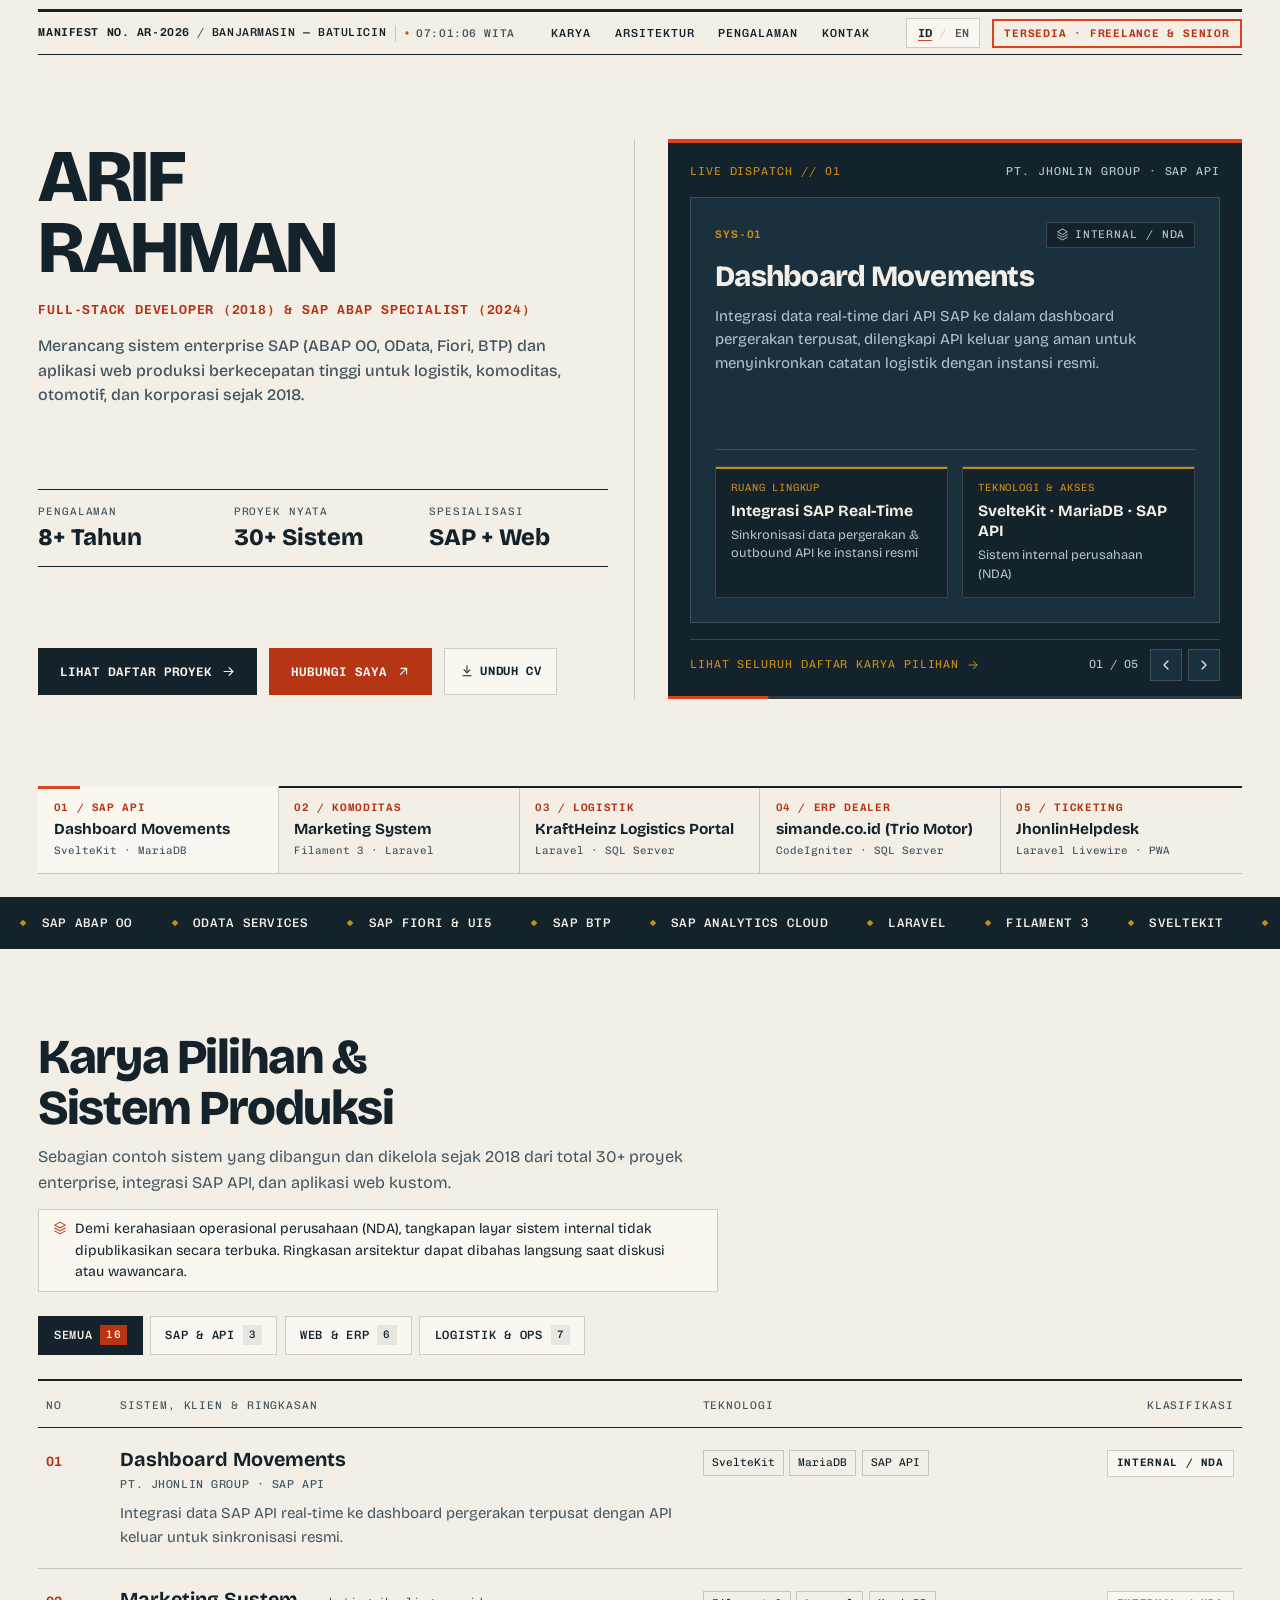
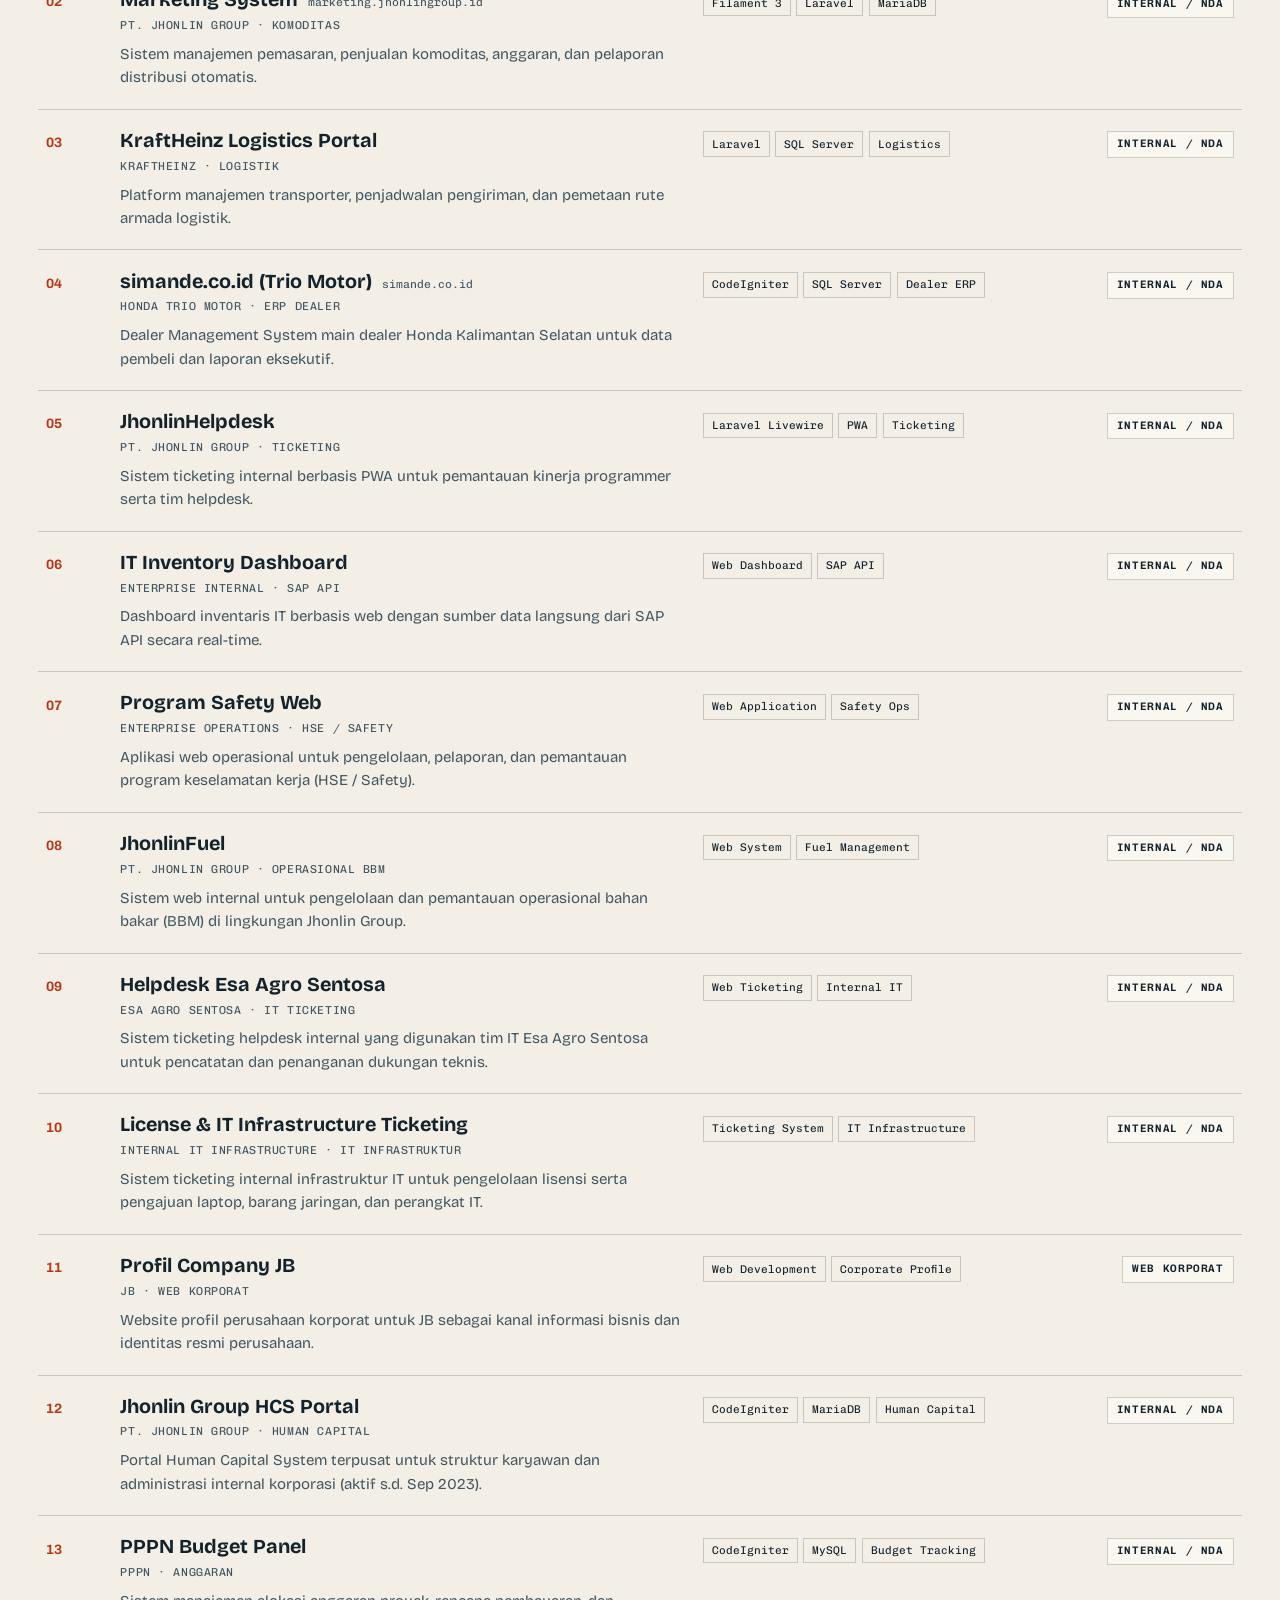
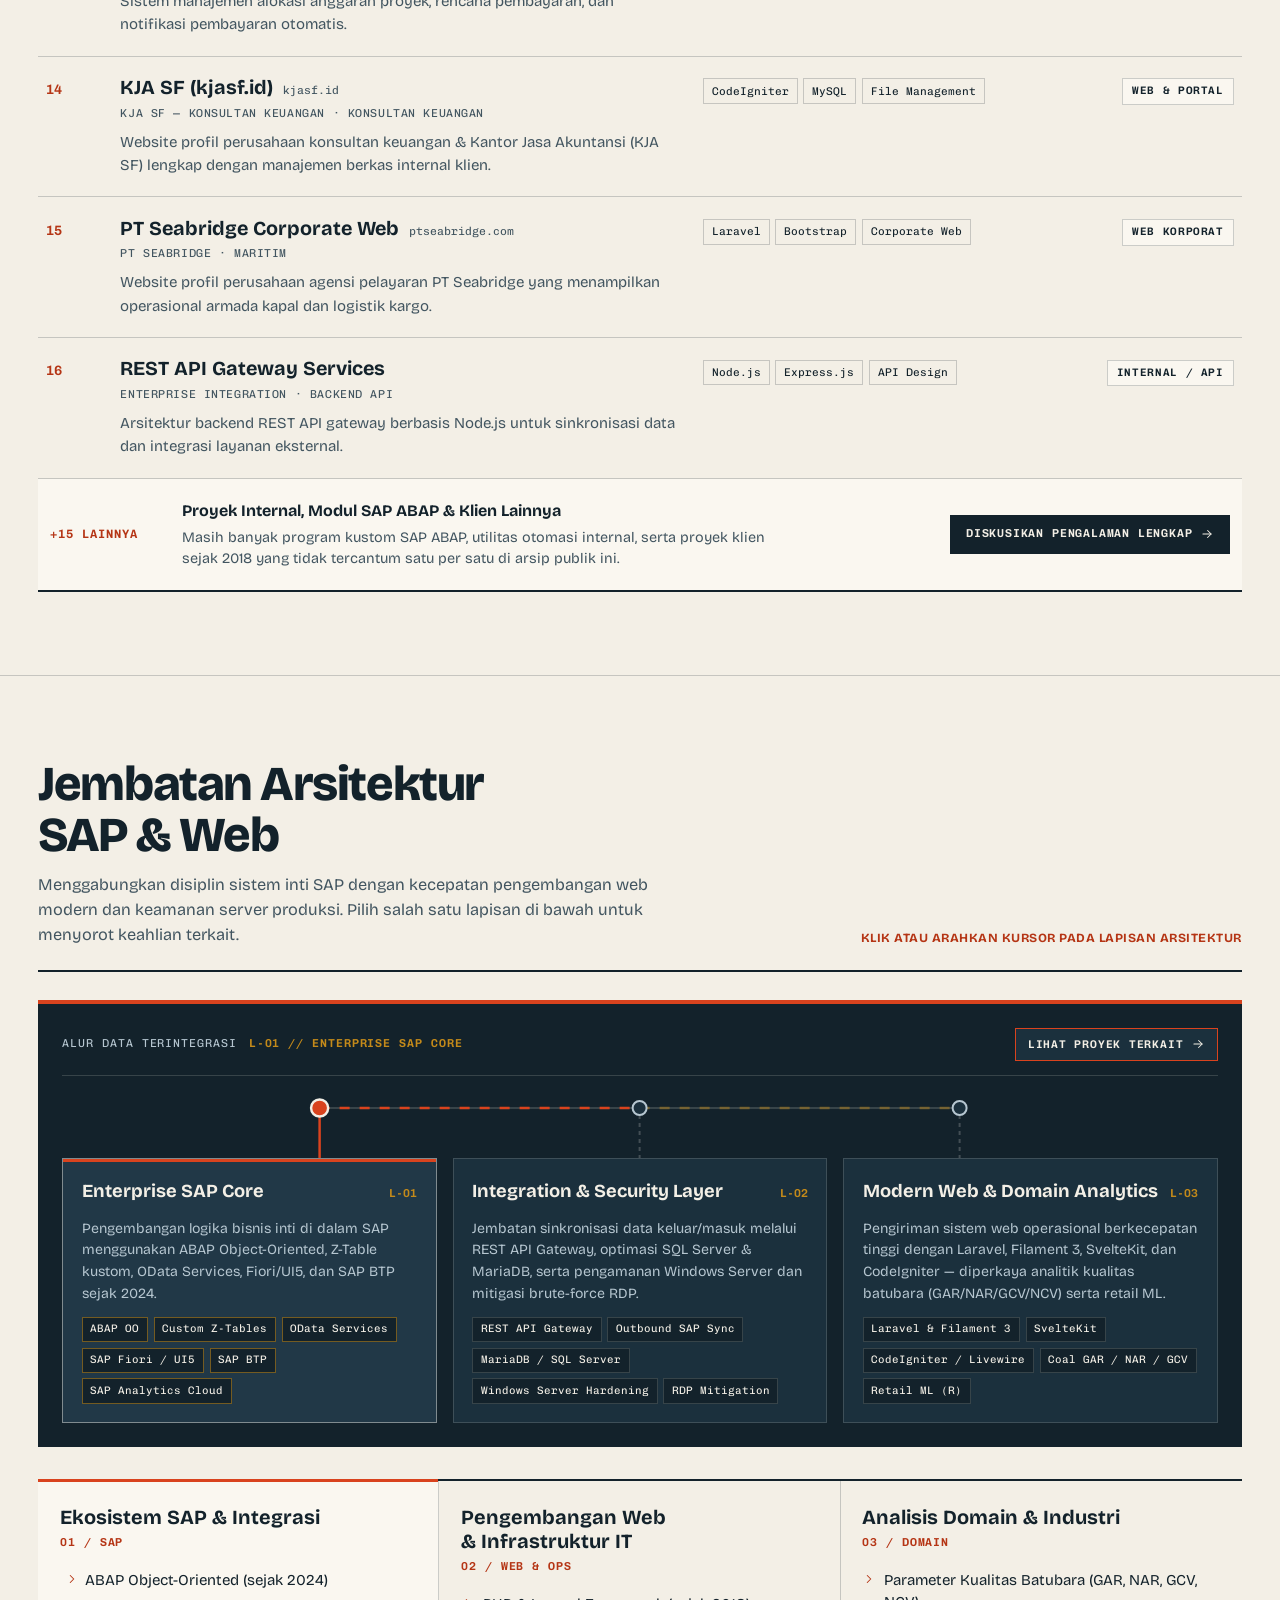
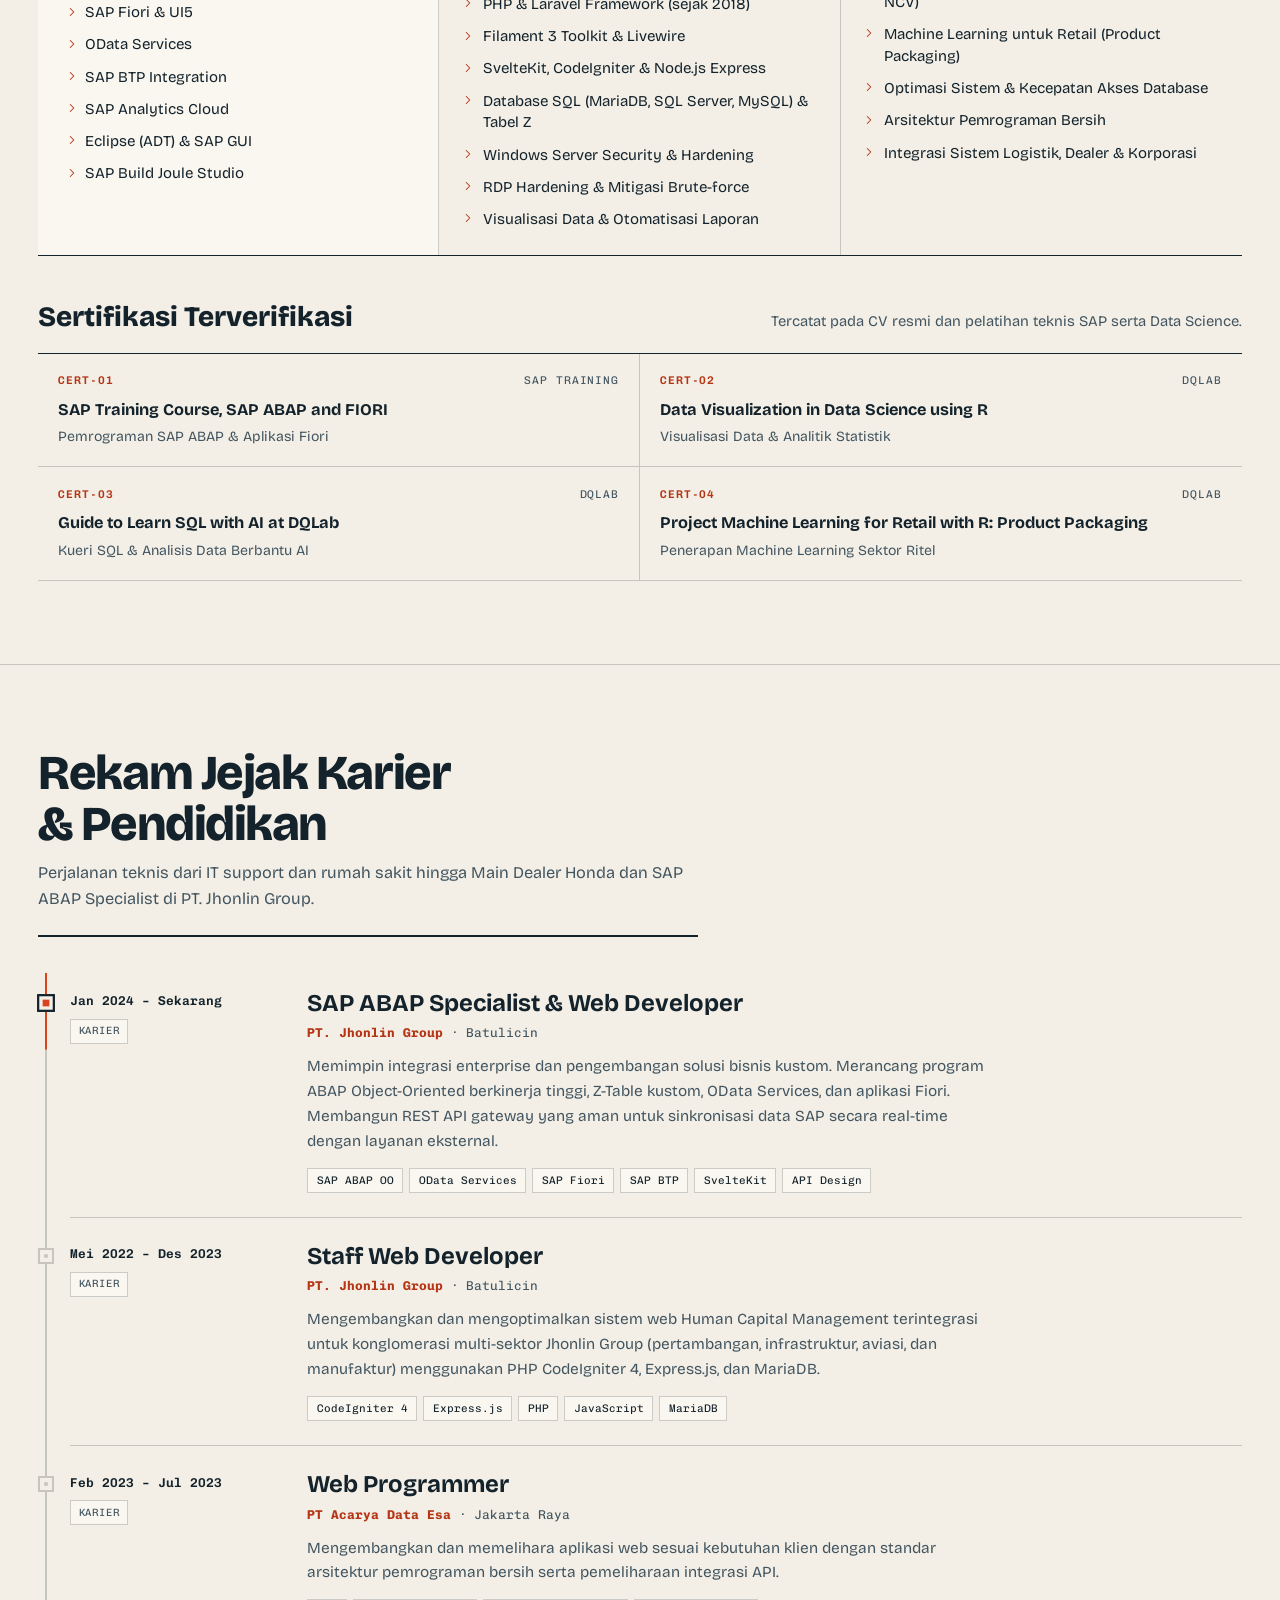
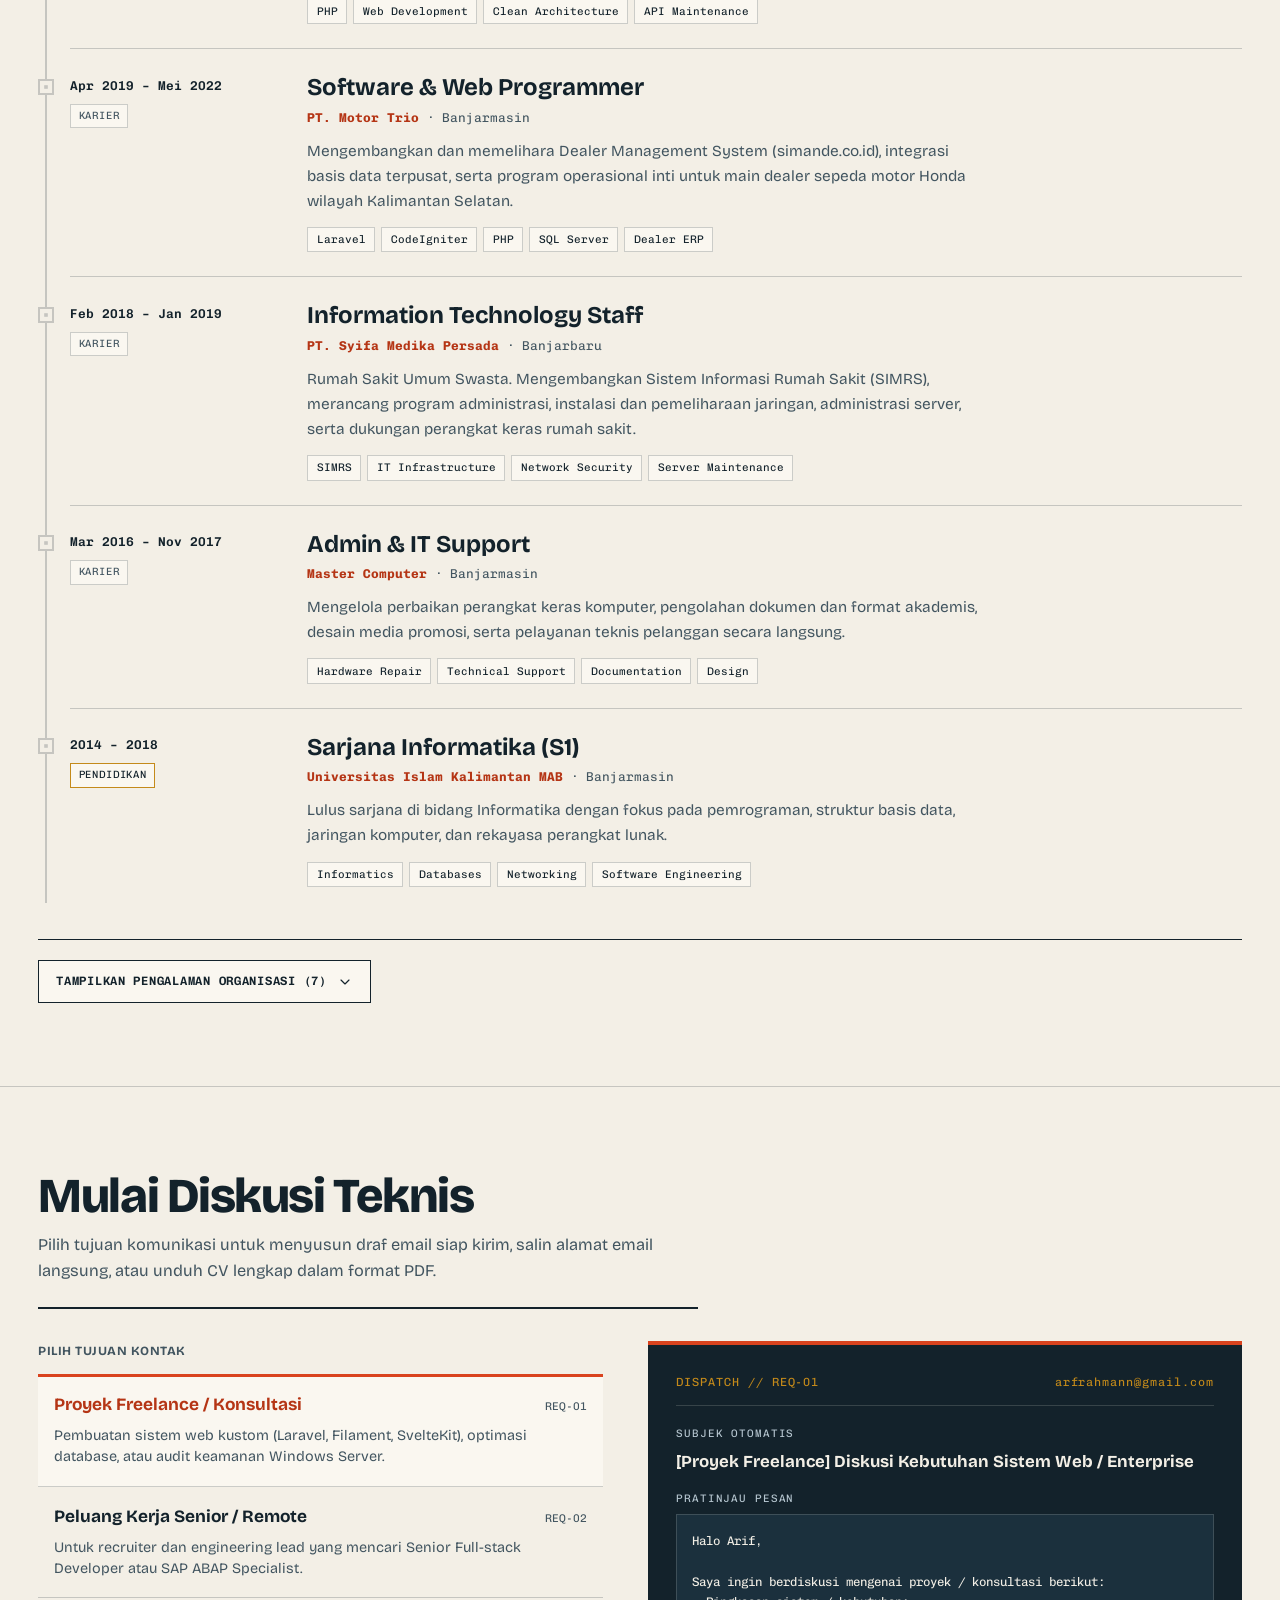
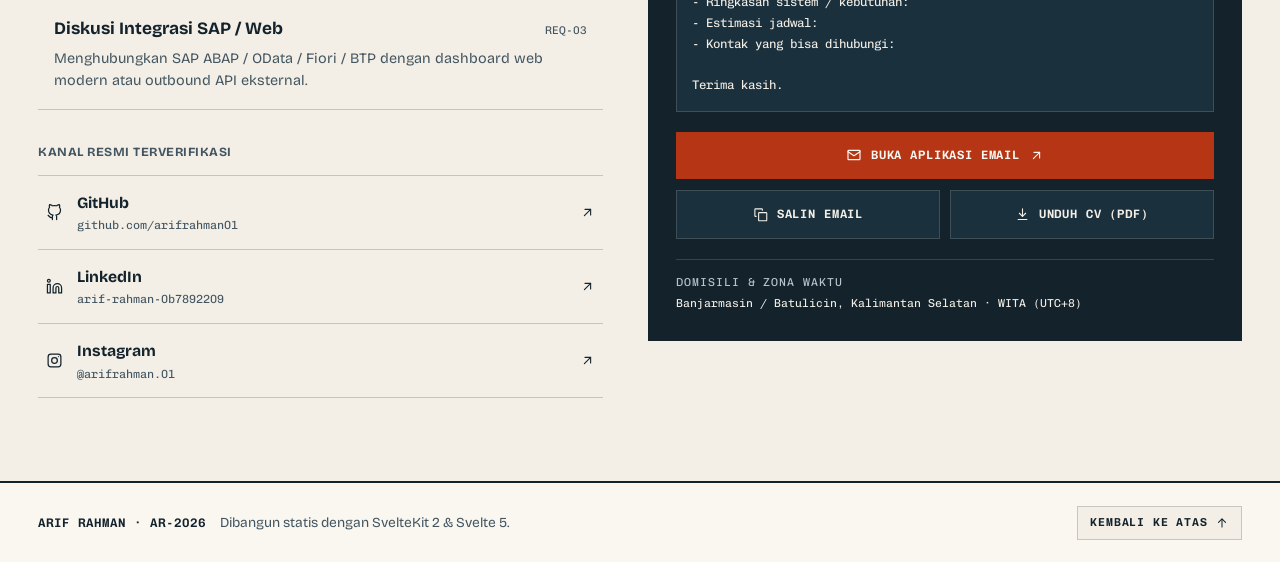
==== commit 8406b382: "deploy: publish 16 selected production systems (no images, NDA-safe)" ====
--- a/index.html
+++ b/index.html
@@ -14,21 +14,21 @@
 			href="https://fonts.googleapis.com/css2?family=Bricolage+Grotesque:opsz,wght@12..96,400;12..96,500;12..96,600;12..96,700;12..96,800&family=Chivo+Mono:wght@400;500;600&display=swap"
 			rel="stylesheet"
 		/>
-		<link href="./_app/immutable/entry/start.Bbylfb3k.js" rel="modulepreload">
-		<link href="./_app/immutable/chunks/oGWkn4a-.js" rel="modulepreload">
+		<link href="./_app/immutable/entry/start.CYYn6pnw.js" rel="modulepreload">
+		<link href="./_app/immutable/chunks/DkCUYyuD.js" rel="modulepreload">
 		<link href="./_app/immutable/chunks/CGQNh0VD.js" rel="modulepreload">
-		<link href="./_app/immutable/entry/app.Bcc3E5mK.js" rel="modulepreload">
+		<link href="./_app/immutable/entry/app.rwwnIr6E.js" rel="modulepreload">
 		<link href="./_app/immutable/chunks/xihTtKlq.js" rel="modulepreload">
-		<link href="./_app/immutable/nodes/0.Sxd2vfDB.js" rel="modulepreload">
-		<link href="./_app/immutable/chunks/C5_Qc5VU.js" rel="modulepreload">
-		<link href="./_app/immutable/nodes/2.DCBnwFKI.js" rel="modulepreload">
+		<link href="./_app/immutable/nodes/0.B_ICmZ_x.js" rel="modulepreload">
+		<link href="./_app/immutable/chunks/PalUv_cf.js" rel="modulepreload">
+		<link href="./_app/immutable/nodes/2.DouBkD-E.js" rel="modulepreload">
 		<!--12qhfyh--><meta name="description" content="Merancang sistem enterprise SAP (ABAP OO, OData, Fiori, BTP) dan aplikasi web produksi berkecepatan tinggi untuk logistik, komoditas, otomotif, dan korporasi sejak 2018."/><!----><title>Arif Rahman — Full-stack Developer &amp; SAP ABAP Specialist</title>
 		<link href="./_app/immutable/assets/Icon.DcI3M6bp.css" rel="stylesheet">
 		<link href="./_app/immutable/assets/0.DkOL7Kfc.css" rel="stylesheet">
-		<link href="./_app/immutable/assets/2.CLxavZEO.css" rel="stylesheet">
+		<link href="./_app/immutable/assets/2.MADezLDt.css" rel="stylesheet">
 	</head>
 	<body data-sveltekit-preload-data="hover">
-		<div style="display: contents"><!--[--><!--[0--><!--[--><a href="#main-content" class="skip-link">Lewati ke konten utama</a> <div class="reading-progress svelte-12qhfyh" aria-hidden="true"><div class="reading-progress-fill svelte-12qhfyh" style="transform: scaleX(0);"></div></div> <header class="manifest-header svelte-1h32yp1"><div class="container svelte-1h32yp1"><div class="manifest-rail svelte-1h32yp1"><a href="#top" class="manifest-id mono svelte-1h32yp1"><span class="id-code svelte-1h32yp1">MANIFEST NO. AR-2026</span> <span class="sep svelte-1h32yp1" aria-hidden="true">/</span> <span class="city svelte-1h32yp1">BANJARMASIN — BATULICIN</span> <span class="clock-pill svelte-1h32yp1" title="Waktu Indonesia Tengah (UTC+8)"><span class="live-dot svelte-1h32yp1"><svg width="8" height="8" viewBox="0 0 24 24" fill="none" stroke="currentColor" stroke-width="1.75" stroke-linecap="round" stroke-linejoin="round" aria-hidden="true" class="icon  svelte-1eqehiz"><!--[24--><circle cx="12" cy="12" r="5" fill="currentColor" stroke="none"></circle><!--]--></svg><!----></span> <span class="svelte-1h32yp1">--:--:-- WITA</span></span></a> <nav class="desktop-nav mono svelte-1h32yp1" aria-label="Navigasi utama"><!--[--><a href="#work" data-section="work" class="nav-link svelte-1h32yp1">Karya</a><a href="#architecture" data-section="architecture" class="nav-link svelte-1h32yp1">Arsitektur</a><a href="#experience" data-section="experience" class="nav-link svelte-1h32yp1">Pengalaman</a><a href="#contact" data-section="contact" class="nav-link svelte-1h32yp1">Kontak</a><!--]--> <span class="nav-indicator svelte-1h32yp1" style="transform: translate3d(0px, 0, 0) scaleX(0);" aria-hidden="true"></span></nav> <div class="rail-right svelte-1h32yp1"><div class="lang-switch mono svelte-1h32yp1" role="group" aria-label="Language switcher"><button type="button" class="lang-btn svelte-1h32yp1 active" aria-pressed="true">ID</button> <span class="lang-div svelte-1h32yp1" aria-hidden="true">/</span> <button type="button" class="lang-btn svelte-1h32yp1" aria-pressed="false">EN</button></div> <a href="#contact" class="status-stamp mono svelte-1h32yp1">TERSEDIA · FREELANCE &amp; SENIOR</a> <button type="button" class="menu-toggle svelte-1h32yp1" aria-expanded="false" aria-controls="mobile-manifest-drawer" aria-label="Buka menu navigasi"><svg width="20" height="20" viewBox="0 0 24 24" fill="none" stroke="currentColor" stroke-width="1.75" stroke-linecap="round" stroke-linejoin="round" aria-hidden="true" class="icon  svelte-1eqehiz"><!--[7--><path d="M4 7h16"></path><path d="M4 12h16"></path><path d="M4 17h16"></path><!--]--></svg><!----></button></div></div></div> <!--[-1--><!--]--></header><!----> <main id="main-content"><!--[--><section id="top" class="hero-section svelte-1a56r1n"><div class="container hero-sheet svelte-1a56r1n"><div class="hero-grid svelte-1a56r1n"><div class="hero-left svelte-1a56r1n"><div class="hero-identity"><h1 class="display-name svelte-1a56r1n"><span class="line-mask svelte-1a56r1n"><span class="line-inner svelte-1a56r1n">ARIF</span></span> <span class="line-mask svelte-1a56r1n"><span class="line-inner svelte-1a56r1n">RAHMAN</span></span></h1> <p class="role-line mono svelte-1a56r1n">Full-stack Developer (2018) &amp; SAP ABAP Specialist (2024)</p> <p class="hero-bio svelte-1a56r1n">Merancang sistem enterprise SAP (ABAP OO, OData, Fiori, BTP) dan aplikasi web produksi berkecepatan tinggi untuk logistik, komoditas, otomotif, dan korporasi sejak 2018.</p></div> <div class="metrics-bar svelte-1a56r1n" aria-label="Ringkasan pengalaman"><div class="metric-cell svelte-1a56r1n"><span class="metric-k mono svelte-1a56r1n">PENGALAMAN</span> <span class="metric-v tabular svelte-1a56r1n">8+ Tahun</span></div> <div class="metric-cell svelte-1a56r1n"><span class="metric-k mono svelte-1a56r1n">PROYEK NYATA</span> <span class="metric-v tabular svelte-1a56r1n">30+ Sistem</span></div> <div class="metric-cell svelte-1a56r1n"><span class="metric-k mono svelte-1a56r1n">SPESIALISASI</span> <span class="metric-v svelte-1a56r1n">SAP + Web</span></div></div> <div class="hero-actions svelte-1a56r1n"><a href="#work" class="btn btn-ink mono svelte-1a56r1n"><span>Lihat Daftar Proyek</span> <span class="btn-icon svelte-1a56r1n"><svg width="15" height="15" viewBox="0 0 24 24" fill="none" stroke="currentColor" stroke-width="1.75" stroke-linecap="round" stroke-linejoin="round" aria-hidden="true" class="icon  svelte-1eqehiz"><!--[0--><path d="M5 12h14"></path><path d="m13 6 6 6-6 6"></path><!--]--></svg><!----></span></a> <a href="#contact" class="btn btn-vermilion mono svelte-1a56r1n"><span>Hubungi Saya</span> <span class="btn-icon btn-icon-diag svelte-1a56r1n"><svg width="15" height="15" viewBox="0 0 24 24" fill="none" stroke="currentColor" stroke-width="1.75" stroke-linecap="round" stroke-linejoin="round" aria-hidden="true" class="icon  svelte-1eqehiz"><!--[1--><path d="M7 17 17 7"></path><path d="M8 7h9v9"></path><!--]--></svg><!----></span></a> <a href="./Arif-Rahman-CV.pdf" download="Arif-Rahman-CV.pdf" class="cv-inline mono svelte-1a56r1n"><span class="cv-icon svelte-1a56r1n"><svg width="14" height="14" viewBox="0 0 24 24" fill="none" stroke="currentColor" stroke-width="1.75" stroke-linecap="round" stroke-linejoin="round" aria-hidden="true" class="icon  svelte-1eqehiz"><!--[11--><path d="M12 3v12"></path><path d="m7 10 5 5 5-5"></path><path d="M5 20h14"></path><!--]--></svg><!----></span> <span>Unduh CV</span></a></div></div> <div class="dispatch-stage svelte-1a56r1n" role="region" aria-label="LIVE DISPATCH"><div class="stage-topbar mono svelte-1a56r1n"><span class="stage-code">LIVE DISPATCH // 01</span> <span class="stage-client svelte-1a56r1n">PT. Jhonlin Group · SAP API</span></div> <div class="stage-plate-wrap svelte-1a56r1n"><div class="stage-tilt-frame svelte-1a56r1n" style="transform: perspective(1100px) rotateX(0deg) rotateY(0deg);"><!----><div class="dispatch-plate svelte-1a56r1n wipe-next" style="--mx: 50%; --my: 50%;"><div class="plate-sheen svelte-1a56r1n" aria-hidden="true"></div> <div class="plate-head svelte-1a56r1n"><div class="plate-id-row mono svelte-1a56r1n"><span class="plate-slot svelte-1a56r1n">SYS-01</span> <span class="plate-access svelte-1a56r1n"><svg width="13" height="13" viewBox="0 0 24 24" fill="none" stroke="currentColor" stroke-width="1.75" stroke-linecap="round" stroke-linejoin="round" aria-hidden="true" class="icon  svelte-1eqehiz"><!--[16--><path d="m12 2 9 5-9 5-9-5 9-5Z"></path><path d="m3 12 9 5 9-5"></path><path d="m3 17 9 5 9-5"></path><!--]--></svg><!----> <span>Internal / NDA</span></span></div> <h2 class="plate-title svelte-1a56r1n">Dashboard Movements</h2> <p class="plate-summary svelte-1a56r1n">Integrasi data real-time dari API SAP ke dalam dashboard pergerakan terpusat, dilengkapi API keluar yang aman untuk menyinkronkan catatan logistik dengan instansi resmi.</p></div> <div class="plate-specs svelte-1a56r1n"><div class="spec-box spec-1 svelte-1a56r1n"><span class="spec-label mono svelte-1a56r1n">RUANG LINGKUP</span> <strong class="spec-val svelte-1a56r1n">Integrasi SAP Real-Time</strong> <span class="spec-note svelte-1a56r1n">Sinkronisasi data pergerakan &amp; outbound API ke instansi resmi</span></div> <div class="spec-box spec-2 svelte-1a56r1n"><span class="spec-label mono svelte-1a56r1n">TEKNOLOGI &amp; AKSES</span> <strong class="spec-val svelte-1a56r1n">SvelteKit · MariaDB · SAP API</strong> <span class="spec-note svelte-1a56r1n"><!--[-1-->Sistem internal perusahaan (NDA)<!--]--></span></div></div></div><!----></div></div> <div class="stage-controls svelte-1a56r1n"><a href="#work" class="stage-index-link mono svelte-1a56r1n"><span>Lihat seluruh 10 proyek di daftar</span> <span class="link-arrow svelte-1a56r1n"><svg width="14" height="14" viewBox="0 0 24 24" fill="none" stroke="currentColor" stroke-width="1.75" stroke-linecap="round" stroke-linejoin="round" aria-hidden="true" class="icon  svelte-1eqehiz"><!--[0--><path d="M5 12h14"></path><path d="m13 6 6 6-6 6"></path><!--]--></svg><!----></span></a> <div class="stage-nav-group svelte-1a56r1n"><span class="mono stage-counter svelte-1a56r1n">01 / 05</span> <button type="button" class="stage-btn svelte-1a56r1n" aria-label="Proyek sebelumnya"><svg width="16" height="16" viewBox="0 0 24 24" fill="none" stroke="currentColor" stroke-width="1.75" stroke-linecap="round" stroke-linejoin="round" aria-hidden="true" class="icon  svelte-1eqehiz"><!--[3--><path d="m15 18-6-6 6-6"></path><!--]--></svg><!----></button> <button type="button" class="stage-btn svelte-1a56r1n" aria-label="Proyek berikutnya"><svg width="16" height="16" viewBox="0 0 24 24" fill="none" stroke="currentColor" stroke-width="1.75" stroke-linecap="round" stroke-linejoin="round" aria-hidden="true" class="icon  svelte-1eqehiz"><!--[4--><path d="m9 18 6-6-6-6"></path><!--]--></svg><!----></button></div></div> <div class="stage-progress-track svelte-1a56r1n" aria-hidden="true"><div class="stage-progress-fill svelte-1a56r1n" style="transform: scaleX(0);"></div></div></div></div> <div class="manifest-strip svelte-1a56r1n" role="tablist" aria-label="Pilih proyek unggulan di panggung utama"><!--[--><button type="button" role="tab" aria-selected="true" class="strip-item svelte-1a56r1n active"><span class="strip-sweep svelte-1a56r1n" style="transform: scaleX(0.08); transition: transform 0.08s linear;" aria-hidden="true"></span> <span class="strip-code mono svelte-1a56r1n">01 / SAP API</span> <span class="strip-title svelte-1a56r1n">Dashboard Movements</span> <span class="strip-stack mono svelte-1a56r1n">SvelteKit · MariaDB</span></button><button type="button" role="tab" aria-selected="false" class="strip-item svelte-1a56r1n"><span class="strip-sweep svelte-1a56r1n" aria-hidden="true"></span> <span class="strip-code mono svelte-1a56r1n">02 / KOMODITAS</span> <span class="strip-title svelte-1a56r1n">Marketing System</span> <span class="strip-stack mono svelte-1a56r1n">Filament 3 · Laravel</span></button><button type="button" role="tab" aria-selected="false" class="strip-item svelte-1a56r1n"><span class="strip-sweep svelte-1a56r1n" aria-hidden="true"></span> <span class="strip-code mono svelte-1a56r1n">03 / LOGISTIK</span> <span class="strip-title svelte-1a56r1n">KraftHeinz Logistics Portal</span> <span class="strip-stack mono svelte-1a56r1n">Laravel · SQL Server</span></button><button type="button" role="tab" aria-selected="false" class="strip-item svelte-1a56r1n"><span class="strip-sweep svelte-1a56r1n" aria-hidden="true"></span> <span class="strip-code mono svelte-1a56r1n">04 / ERP DEALER</span> <span class="strip-title svelte-1a56r1n">simande.co.id (Trio Motor)</span> <span class="strip-stack mono svelte-1a56r1n">CodeIgniter · SQL Server</span></button><button type="button" role="tab" aria-selected="false" class="strip-item svelte-1a56r1n"><span class="strip-sweep svelte-1a56r1n" aria-hidden="true"></span> <span class="strip-code mono svelte-1a56r1n">05 / TICKETING</span> <span class="strip-title svelte-1a56r1n">JhonlinHelpdesk</span> <span class="strip-stack mono svelte-1a56r1n">Laravel Livewire · PWA</span></button><!--]--></div></div></section><!----> <div class="marquee-band svelte-qxcu2w" aria-label="Core engineering technologies"><div class="marquee-track svelte-qxcu2w"><!--[--><div class="marquee-group svelte-qxcu2w" aria-hidden="false"><!--[--><span class="marquee-item mono svelte-qxcu2w"><span class="marker svelte-qxcu2w"><svg width="10" height="10" viewBox="0 0 24 24" fill="none" stroke="currentColor" stroke-width="1.75" stroke-linecap="round" stroke-linejoin="round" aria-hidden="true" class="icon  svelte-1eqehiz"><!--[23--><path d="M12 4 20 12 12 20 4 12Z" fill="currentColor" stroke="none"></path><!--]--></svg><!----></span> <span>SAP ABAP OO</span></span><span class="marquee-item mono svelte-qxcu2w"><span class="marker svelte-qxcu2w"><svg width="10" height="10" viewBox="0 0 24 24" fill="none" stroke="currentColor" stroke-width="1.75" stroke-linecap="round" stroke-linejoin="round" aria-hidden="true" class="icon  svelte-1eqehiz"><!--[23--><path d="M12 4 20 12 12 20 4 12Z" fill="currentColor" stroke="none"></path><!--]--></svg><!----></span> <span>ODATA SERVICES</span></span><span class="marquee-item mono svelte-qxcu2w"><span class="marker svelte-qxcu2w"><svg width="10" height="10" viewBox="0 0 24 24" fill="none" stroke="currentColor" stroke-width="1.75" stroke-linecap="round" stroke-linejoin="round" aria-hidden="true" class="icon  svelte-1eqehiz"><!--[23--><path d="M12 4 20 12 12 20 4 12Z" fill="currentColor" stroke="none"></path><!--]--></svg><!----></span> <span>SAP FIORI &amp; UI5</span></span><span class="marquee-item mono svelte-qxcu2w"><span class="marker svelte-qxcu2w"><svg width="10" height="10" viewBox="0 0 24 24" fill="none" stroke="currentColor" stroke-width="1.75" stroke-linecap="round" stroke-linejoin="round" aria-hidden="true" class="icon  svelte-1eqehiz"><!--[23--><path d="M12 4 20 12 12 20 4 12Z" fill="currentColor" stroke="none"></path><!--]--></svg><!----></span> <span>SAP BTP</span></span><span class="marquee-item mono svelte-qxcu2w"><span class="marker svelte-qxcu2w"><svg width="10" height="10" viewBox="0 0 24 24" fill="none" stroke="currentColor" stroke-width="1.75" stroke-linecap="round" stroke-linejoin="round" aria-hidden="true" class="icon  svelte-1eqehiz"><!--[23--><path d="M12 4 20 12 12 20 4 12Z" fill="currentColor" stroke="none"></path><!--]--></svg><!----></span> <span>SAP ANALYTICS CLOUD</span></span><span class="marquee-item mono svelte-qxcu2w"><span class="marker svelte-qxcu2w"><svg width="10" height="10" viewBox="0 0 24 24" fill="none" stroke="currentColor" stroke-width="1.75" stroke-linecap="round" stroke-linejoin="round" aria-hidden="true" class="icon  svelte-1eqehiz"><!--[23--><path d="M12 4 20 12 12 20 4 12Z" fill="currentColor" stroke="none"></path><!--]--></svg><!----></span> <span>LARAVEL</span></span><span class="marquee-item mono svelte-qxcu2w"><span class="marker svelte-qxcu2w"><svg width="10" height="10" viewBox="0 0 24 24" fill="none" stroke="currentColor" stroke-width="1.75" stroke-linecap="round" stroke-linejoin="round" aria-hidden="true" class="icon  svelte-1eqehiz"><!--[23--><path d="M12 4 20 12 12 20 4 12Z" fill="currentColor" stroke="none"></path><!--]--></svg><!----></span> <span>FILAMENT 3</span></span><span class="marquee-item mono svelte-qxcu2w"><span class="marker svelte-qxcu2w"><svg width="10" height="10" viewBox="0 0 24 24" fill="none" stroke="currentColor" stroke-width="1.75" stroke-linecap="round" stroke-linejoin="round" aria-hidden="true" class="icon  svelte-1eqehiz"><!--[23--><path d="M12 4 20 12 12 20 4 12Z" fill="currentColor" stroke="none"></path><!--]--></svg><!----></span> <span>SVELTEKIT</span></span><span class="marquee-item mono svelte-qxcu2w"><span class="marker svelte-qxcu2w"><svg width="10" height="10" viewBox="0 0 24 24" fill="none" stroke="currentColor" stroke-width="1.75" stroke-linecap="round" stroke-linejoin="round" aria-hidden="true" class="icon  svelte-1eqehiz"><!--[23--><path d="M12 4 20 12 12 20 4 12Z" fill="currentColor" stroke="none"></path><!--]--></svg><!----></span> <span>CODEIGNITER</span></span><span class="marquee-item mono svelte-qxcu2w"><span class="marker svelte-qxcu2w"><svg width="10" height="10" viewBox="0 0 24 24" fill="none" stroke="currentColor" stroke-width="1.75" stroke-linecap="round" stroke-linejoin="round" aria-hidden="true" class="icon  svelte-1eqehiz"><!--[23--><path d="M12 4 20 12 12 20 4 12Z" fill="currentColor" stroke="none"></path><!--]--></svg><!----></span> <span>MARIADB</span></span><span class="marquee-item mono svelte-qxcu2w"><span class="marker svelte-qxcu2w"><svg width="10" height="10" viewBox="0 0 24 24" fill="none" stroke="currentColor" stroke-width="1.75" stroke-linecap="round" stroke-linejoin="round" aria-hidden="true" class="icon  svelte-1eqehiz"><!--[23--><path d="M12 4 20 12 12 20 4 12Z" fill="currentColor" stroke="none"></path><!--]--></svg><!----></span> <span>SQL SERVER</span></span><span class="marquee-item mono svelte-qxcu2w"><span class="marker svelte-qxcu2w"><svg width="10" height="10" viewBox="0 0 24 24" fill="none" stroke="currentColor" stroke-width="1.75" stroke-linecap="round" stroke-linejoin="round" aria-hidden="true" class="icon  svelte-1eqehiz"><!--[23--><path d="M12 4 20 12 12 20 4 12Z" fill="currentColor" stroke="none"></path><!--]--></svg><!----></span> <span>COAL QUALITY GAR / NAR</span></span><span class="marquee-item mono svelte-qxcu2w"><span class="marker svelte-qxcu2w"><svg width="10" height="10" viewBox="0 0 24 24" fill="none" stroke="currentColor" stroke-width="1.75" stroke-linecap="round" stroke-linejoin="round" aria-hidden="true" class="icon  svelte-1eqehiz"><!--[23--><path d="M12 4 20 12 12 20 4 12Z" fill="currentColor" stroke="none"></path><!--]--></svg><!----></span> <span>WINDOWS SERVER HARDENING</span></span><span class="marquee-item mono svelte-qxcu2w"><span class="marker svelte-qxcu2w"><svg width="10" height="10" viewBox="0 0 24 24" fill="none" stroke="currentColor" stroke-width="1.75" stroke-linecap="round" stroke-linejoin="round" aria-hidden="true" class="icon  svelte-1eqehiz"><!--[23--><path d="M12 4 20 12 12 20 4 12Z" fill="currentColor" stroke="none"></path><!--]--></svg><!----></span> <span>REST API GATEWAY</span></span><!--]--></div><div class="marquee-group svelte-qxcu2w" aria-hidden="true"><!--[--><span class="marquee-item mono svelte-qxcu2w"><span class="marker svelte-qxcu2w"><svg width="10" height="10" viewBox="0 0 24 24" fill="none" stroke="currentColor" stroke-width="1.75" stroke-linecap="round" stroke-linejoin="round" aria-hidden="true" class="icon  svelte-1eqehiz"><!--[23--><path d="M12 4 20 12 12 20 4 12Z" fill="currentColor" stroke="none"></path><!--]--></svg><!----></span> <span>SAP ABAP OO</span></span><span class="marquee-item mono svelte-qxcu2w"><span class="marker svelte-qxcu2w"><svg width="10" height="10" viewBox="0 0 24 24" fill="none" stroke="currentColor" stroke-width="1.75" stroke-linecap="round" stroke-linejoin="round" aria-hidden="true" class="icon  svelte-1eqehiz"><!--[23--><path d="M12 4 20 12 12 20 4 12Z" fill="currentColor" stroke="none"></path><!--]--></svg><!----></span> <span>ODATA SERVICES</span></span><span class="marquee-item mono svelte-qxcu2w"><span class="marker svelte-qxcu2w"><svg width="10" height="10" viewBox="0 0 24 24" fill="none" stroke="currentColor" stroke-width="1.75" stroke-linecap="round" stroke-linejoin="round" aria-hidden="true" class="icon  svelte-1eqehiz"><!--[23--><path d="M12 4 20 12 12 20 4 12Z" fill="currentColor" stroke="none"></path><!--]--></svg><!----></span> <span>SAP FIORI &amp; UI5</span></span><span class="marquee-item mono svelte-qxcu2w"><span class="marker svelte-qxcu2w"><svg width="10" height="10" viewBox="0 0 24 24" fill="none" stroke="currentColor" stroke-width="1.75" stroke-linecap="round" stroke-linejoin="round" aria-hidden="true" class="icon  svelte-1eqehiz"><!--[23--><path d="M12 4 20 12 12 20 4 12Z" fill="currentColor" stroke="none"></path><!--]--></svg><!----></span> <span>SAP BTP</span></span><span class="marquee-item mono svelte-qxcu2w"><span class="marker svelte-qxcu2w"><svg width="10" height="10" viewBox="0 0 24 24" fill="none" stroke="currentColor" stroke-width="1.75" stroke-linecap="round" stroke-linejoin="round" aria-hidden="true" class="icon  svelte-1eqehiz"><!--[23--><path d="M12 4 20 12 12 20 4 12Z" fill="currentColor" stroke="none"></path><!--]--></svg><!----></span> <span>SAP ANALYTICS CLOUD</span></span><span class="marquee-item mono svelte-qxcu2w"><span class="marker svelte-qxcu2w"><svg width="10" height="10" viewBox="0 0 24 24" fill="none" stroke="currentColor" stroke-width="1.75" stroke-linecap="round" stroke-linejoin="round" aria-hidden="true" class="icon  svelte-1eqehiz"><!--[23--><path d="M12 4 20 12 12 20 4 12Z" fill="currentColor" stroke="none"></path><!--]--></svg><!----></span> <span>LARAVEL</span></span><span class="marquee-item mono svelte-qxcu2w"><span class="marker svelte-qxcu2w"><svg width="10" height="10" viewBox="0 0 24 24" fill="none" stroke="currentColor" stroke-width="1.75" stroke-linecap="round" stroke-linejoin="round" aria-hidden="true" class="icon  svelte-1eqehiz"><!--[23--><path d="M12 4 20 12 12 20 4 12Z" fill="currentColor" stroke="none"></path><!--]--></svg><!----></span> <span>FILAMENT 3</span></span><span class="marquee-item mono svelte-qxcu2w"><span class="marker svelte-qxcu2w"><svg width="10" height="10" viewBox="0 0 24 24" fill="none" stroke="currentColor" stroke-width="1.75" stroke-linecap="round" stroke-linejoin="round" aria-hidden="true" class="icon  svelte-1eqehiz"><!--[23--><path d="M12 4 20 12 12 20 4 12Z" fill="currentColor" stroke="none"></path><!--]--></svg><!----></span> <span>SVELTEKIT</span></span><span class="marquee-item mono svelte-qxcu2w"><span class="marker svelte-qxcu2w"><svg width="10" height="10" viewBox="0 0 24 24" fill="none" stroke="currentColor" stroke-width="1.75" stroke-linecap="round" stroke-linejoin="round" aria-hidden="true" class="icon  svelte-1eqehiz"><!--[23--><path d="M12 4 20 12 12 20 4 12Z" fill="currentColor" stroke="none"></path><!--]--></svg><!----></span> <span>CODEIGNITER</span></span><span class="marquee-item mono svelte-qxcu2w"><span class="marker svelte-qxcu2w"><svg width="10" height="10" viewBox="0 0 24 24" fill="none" stroke="currentColor" stroke-width="1.75" stroke-linecap="round" stroke-linejoin="round" aria-hidden="true" class="icon  svelte-1eqehiz"><!--[23--><path d="M12 4 20 12 12 20 4 12Z" fill="currentColor" stroke="none"></path><!--]--></svg><!----></span> <span>MARIADB</span></span><span class="marquee-item mono svelte-qxcu2w"><span class="marker svelte-qxcu2w"><svg width="10" height="10" viewBox="0 0 24 24" fill="none" stroke="currentColor" stroke-width="1.75" stroke-linecap="round" stroke-linejoin="round" aria-hidden="true" class="icon  svelte-1eqehiz"><!--[23--><path d="M12 4 20 12 12 20 4 12Z" fill="currentColor" stroke="none"></path><!--]--></svg><!----></span> <span>SQL SERVER</span></span><span class="marquee-item mono svelte-qxcu2w"><span class="marker svelte-qxcu2w"><svg width="10" height="10" viewBox="0 0 24 24" fill="none" stroke="currentColor" stroke-width="1.75" stroke-linecap="round" stroke-linejoin="round" aria-hidden="true" class="icon  svelte-1eqehiz"><!--[23--><path d="M12 4 20 12 12 20 4 12Z" fill="currentColor" stroke="none"></path><!--]--></svg><!----></span> <span>COAL QUALITY GAR / NAR</span></span><span class="marquee-item mono svelte-qxcu2w"><span class="marker svelte-qxcu2w"><svg width="10" height="10" viewBox="0 0 24 24" fill="none" stroke="currentColor" stroke-width="1.75" stroke-linecap="round" stroke-linejoin="round" aria-hidden="true" class="icon  svelte-1eqehiz"><!--[23--><path d="M12 4 20 12 12 20 4 12Z" fill="currentColor" stroke="none"></path><!--]--></svg><!----></span> <span>WINDOWS SERVER HARDENING</span></span><span class="marquee-item mono svelte-qxcu2w"><span class="marker svelte-qxcu2w"><svg width="10" height="10" viewBox="0 0 24 24" fill="none" stroke="currentColor" stroke-width="1.75" stroke-linecap="round" stroke-linejoin="round" aria-hidden="true" class="icon  svelte-1eqehiz"><!--[23--><path d="M12 4 20 12 12 20 4 12Z" fill="currentColor" stroke="none"></path><!--]--></svg><!----></span> <span>REST API GATEWAY</span></span><!--]--></div><!--]--></div></div><!----> <section id="work" class="ledger-section svelte-t3vrbx"><div class="container"><div class="section-header svelte-t3vrbx"><div class="section-heading-block svelte-t3vrbx"><h2 class="section-title svelte-t3vrbx">Daftar 10 Sistem Produksi</h2> <p class="section-subtitle svelte-t3vrbx">Ringkasan sistem nyata yang dibangun dan dikelola sejak 2018 — dari integrasi SAP real-time hingga ERP dealer dan portal logistik.</p> <p class="nda-note svelte-t3vrbx"><span class="nda-icon svelte-t3vrbx"><svg width="14" height="14" viewBox="0 0 24 24" fill="none" stroke="currentColor" stroke-width="1.75" stroke-linecap="round" stroke-linejoin="round" aria-hidden="true" class="icon  svelte-1eqehiz"><!--[16--><path d="m12 2 9 5-9 5-9-5 9-5Z"></path><path d="m3 12 9 5 9-5"></path><path d="m3 17 9 5 9-5"></path><!--]--></svg><!----></span> <span>Demi kerahasiaan operasional perusahaan (NDA), tangkapan layar sistem internal tidak dipublikasikan secara terbuka. Ringkasan arsitektur dapat dibahas langsung saat diskusi atau wawancara.</span></p></div> <div class="filter-bar svelte-t3vrbx" role="tablist" aria-label="Filter kategori proyek"><!--[--><button type="button" role="tab" aria-selected="true" class="filter-btn mono svelte-t3vrbx active"><span>Semua</span> <span class="filter-count svelte-t3vrbx">10</span></button><button type="button" role="tab" aria-selected="false" class="filter-btn mono svelte-t3vrbx"><span>SAP &amp; API</span> <span class="filter-count svelte-t3vrbx">2</span></button><button type="button" role="tab" aria-selected="false" class="filter-btn mono svelte-t3vrbx"><span>Web &amp; ERP</span> <span class="filter-count svelte-t3vrbx">5</span></button><button type="button" role="tab" aria-selected="false" class="filter-btn mono svelte-t3vrbx"><span>Logistik &amp; Ops</span> <span class="filter-count svelte-t3vrbx">3</span></button><!--]--></div></div> <div class="ledger-table svelte-t3vrbx"><div class="ledger-head mono svelte-t3vrbx" aria-hidden="true"><span>NO</span> <span>SISTEM, KLIEN &amp; RINGKASAN</span> <span>TEKNOLOGI</span> <span class="align-right svelte-t3vrbx">KLASIFIKASI</span></div> <ol class="ledger-list svelte-t3vrbx"><!--[--><li class="ledger-row svelte-t3vrbx" style="--row-delay: 0ms;"><span class="row-sweep svelte-t3vrbx" aria-hidden="true"></span> <span class="row-code mono svelte-t3vrbx">01</span> <div class="row-main svelte-t3vrbx"><div class="row-title-wrap svelte-t3vrbx"><h3 class="row-title svelte-t3vrbx">Dashboard Movements</h3> <!--[-1--><!--]--></div> <p class="row-client mono svelte-t3vrbx">PT. Jhonlin Group · SAP API</p> <p class="row-desc svelte-t3vrbx">Integrasi data SAP API real-time ke dashboard pergerakan terpusat dengan API keluar untuk sinkronisasi resmi.</p></div> <div class="row-stack mono svelte-t3vrbx"><!--[--><span class="stack-chip svelte-t3vrbx">SvelteKit</span><span class="stack-chip svelte-t3vrbx">MariaDB</span><span class="stack-chip svelte-t3vrbx">SAP API</span><!--]--></div> <div class="row-access svelte-t3vrbx"><span class="access-badge mono svelte-t3vrbx">Internal / NDA</span></div></li><li class="ledger-row svelte-t3vrbx" style="--row-delay: 25ms;"><span class="row-sweep svelte-t3vrbx" aria-hidden="true"></span> <span class="row-code mono svelte-t3vrbx">02</span> <div class="row-main svelte-t3vrbx"><div class="row-title-wrap svelte-t3vrbx"><h3 class="row-title svelte-t3vrbx">Marketing System</h3> <!--[0--><span class="row-domain mono svelte-t3vrbx">marketing.jhonlingroup.id</span><!--]--></div> <p class="row-client mono svelte-t3vrbx">PT. Jhonlin Group · KOMODITAS</p> <p class="row-desc svelte-t3vrbx">Sistem manajemen pemasaran, penjualan komoditas, anggaran, dan pelaporan distribusi otomatis.</p></div> <div class="row-stack mono svelte-t3vrbx"><!--[--><span class="stack-chip svelte-t3vrbx">Filament 3</span><span class="stack-chip svelte-t3vrbx">Laravel</span><span class="stack-chip svelte-t3vrbx">MariaDB</span><!--]--></div> <div class="row-access svelte-t3vrbx"><span class="access-badge mono svelte-t3vrbx">Internal / NDA</span></div></li><li class="ledger-row svelte-t3vrbx" style="--row-delay: 50ms;"><span class="row-sweep svelte-t3vrbx" aria-hidden="true"></span> <span class="row-code mono svelte-t3vrbx">03</span> <div class="row-main svelte-t3vrbx"><div class="row-title-wrap svelte-t3vrbx"><h3 class="row-title svelte-t3vrbx">KraftHeinz Logistics Portal</h3> <!--[-1--><!--]--></div> <p class="row-client mono svelte-t3vrbx">KraftHeinz · LOGISTIK</p> <p class="row-desc svelte-t3vrbx">Platform manajemen transporter, penjadwalan pengiriman, dan pemetaan rute armada logistik.</p></div> <div class="row-stack mono svelte-t3vrbx"><!--[--><span class="stack-chip svelte-t3vrbx">Laravel</span><span class="stack-chip svelte-t3vrbx">SQL Server</span><span class="stack-chip svelte-t3vrbx">Logistics</span><!--]--></div> <div class="row-access svelte-t3vrbx"><span class="access-badge mono svelte-t3vrbx">Internal / NDA</span></div></li><li class="ledger-row svelte-t3vrbx" style="--row-delay: 75ms;"><span class="row-sweep svelte-t3vrbx" aria-hidden="true"></span> <span class="row-code mono svelte-t3vrbx">04</span> <div class="row-main svelte-t3vrbx"><div class="row-title-wrap svelte-t3vrbx"><h3 class="row-title svelte-t3vrbx">simande.co.id (Trio Motor)</h3> <!--[0--><span class="row-domain mono svelte-t3vrbx">simande.co.id</span><!--]--></div> <p class="row-client mono svelte-t3vrbx">Honda Trio Motor · ERP DEALER</p> <p class="row-desc svelte-t3vrbx">Dealer Management System main dealer Honda Kalimantan Selatan untuk data pembeli dan laporan eksekutif.</p></div> <div class="row-stack mono svelte-t3vrbx"><!--[--><span class="stack-chip svelte-t3vrbx">CodeIgniter</span><span class="stack-chip svelte-t3vrbx">SQL Server</span><span class="stack-chip svelte-t3vrbx">Dealer ERP</span><!--]--></div> <div class="row-access svelte-t3vrbx"><span class="access-badge mono svelte-t3vrbx">Internal / NDA</span></div></li><li class="ledger-row svelte-t3vrbx" style="--row-delay: 100ms;"><span class="row-sweep svelte-t3vrbx" aria-hidden="true"></span> <span class="row-code mono svelte-t3vrbx">05</span> <div class="row-main svelte-t3vrbx"><div class="row-title-wrap svelte-t3vrbx"><h3 class="row-title svelte-t3vrbx">JhonlinHelpdesk</h3> <!--[-1--><!--]--></div> <p class="row-client mono svelte-t3vrbx">PT. Jhonlin Group · TICKETING</p> <p class="row-desc svelte-t3vrbx">Sistem ticketing internal berbasis PWA untuk pemantauan kinerja programmer serta tim helpdesk.</p></div> <div class="row-stack mono svelte-t3vrbx"><!--[--><span class="stack-chip svelte-t3vrbx">Laravel Livewire</span><span class="stack-chip svelte-t3vrbx">PWA</span><span class="stack-chip svelte-t3vrbx">Ticketing</span><!--]--></div> <div class="row-access svelte-t3vrbx"><span class="access-badge mono svelte-t3vrbx">Internal / NDA</span></div></li><li class="ledger-row svelte-t3vrbx" style="--row-delay: 125ms;"><span class="row-sweep svelte-t3vrbx" aria-hidden="true"></span> <span class="row-code mono svelte-t3vrbx">06</span> <div class="row-main svelte-t3vrbx"><div class="row-title-wrap svelte-t3vrbx"><h3 class="row-title svelte-t3vrbx">Jhonlin Group HCS Portal</h3> <!--[-1--><!--]--></div> <p class="row-client mono svelte-t3vrbx">PT. Jhonlin Group · HUMAN CAPITAL</p> <p class="row-desc svelte-t3vrbx">Portal Human Capital System terpusat untuk struktur karyawan dan administrasi internal korporasi (aktif s.d. Sep 2023).</p></div> <div class="row-stack mono svelte-t3vrbx"><!--[--><span class="stack-chip svelte-t3vrbx">CodeIgniter</span><span class="stack-chip svelte-t3vrbx">MariaDB</span><span class="stack-chip svelte-t3vrbx">Human Capital</span><!--]--></div> <div class="row-access svelte-t3vrbx"><span class="access-badge mono svelte-t3vrbx">Internal / NDA</span></div></li><li class="ledger-row svelte-t3vrbx" style="--row-delay: 150ms;"><span class="row-sweep svelte-t3vrbx" aria-hidden="true"></span> <span class="row-code mono svelte-t3vrbx">07</span> <div class="row-main svelte-t3vrbx"><div class="row-title-wrap svelte-t3vrbx"><h3 class="row-title svelte-t3vrbx">PPPN Budget Panel</h3> <!--[-1--><!--]--></div> <p class="row-client mono svelte-t3vrbx">PPPN · ANGGARAN</p> <p class="row-desc svelte-t3vrbx">Sistem manajemen alokasi anggaran proyek, rencana pembayaran, dan notifikasi pembayaran otomatis.</p></div> <div class="row-stack mono svelte-t3vrbx"><!--[--><span class="stack-chip svelte-t3vrbx">CodeIgniter</span><span class="stack-chip svelte-t3vrbx">MySQL</span><span class="stack-chip svelte-t3vrbx">Budget Tracking</span><!--]--></div> <div class="row-access svelte-t3vrbx"><span class="access-badge mono svelte-t3vrbx">Internal / NDA</span></div></li><li class="ledger-row svelte-t3vrbx" style="--row-delay: 175ms;"><span class="row-sweep svelte-t3vrbx" aria-hidden="true"></span> <span class="row-code mono svelte-t3vrbx">08</span> <div class="row-main svelte-t3vrbx"><div class="row-title-wrap svelte-t3vrbx"><h3 class="row-title svelte-t3vrbx">kjasf.id</h3> <!--[0--><span class="row-domain mono svelte-t3vrbx">kjasf.id</span><!--]--></div> <p class="row-client mono svelte-t3vrbx">Kantor Jasa Akuntansi · AKUNTANSI</p> <p class="row-desc svelte-t3vrbx">Profil resmi Kantor Jasa Akuntansi dengan sistem manajemen berkas internal yang aman untuk administrasi klien.</p></div> <div class="row-stack mono svelte-t3vrbx"><!--[--><span class="stack-chip svelte-t3vrbx">CodeIgniter</span><span class="stack-chip svelte-t3vrbx">MySQL</span><span class="stack-chip svelte-t3vrbx">File Management</span><!--]--></div> <div class="row-access svelte-t3vrbx"><span class="access-badge mono svelte-t3vrbx">Web &amp; Portal</span></div></li><li class="ledger-row svelte-t3vrbx" style="--row-delay: 175ms;"><span class="row-sweep svelte-t3vrbx" aria-hidden="true"></span> <span class="row-code mono svelte-t3vrbx">09</span> <div class="row-main svelte-t3vrbx"><div class="row-title-wrap svelte-t3vrbx"><h3 class="row-title svelte-t3vrbx">PT Seabridge Corporate Web</h3> <!--[0--><span class="row-domain mono svelte-t3vrbx">ptseabridge.com</span><!--]--></div> <p class="row-client mono svelte-t3vrbx">PT Seabridge · MARITIM</p> <p class="row-desc svelte-t3vrbx">Website profil perusahaan agensi pelayaran PT Seabridge yang menampilkan operasional armada kapal dan logistik kargo.</p></div> <div class="row-stack mono svelte-t3vrbx"><!--[--><span class="stack-chip svelte-t3vrbx">Laravel</span><span class="stack-chip svelte-t3vrbx">Bootstrap</span><span class="stack-chip svelte-t3vrbx">Corporate Web</span><!--]--></div> <div class="row-access svelte-t3vrbx"><span class="access-badge mono svelte-t3vrbx">Web Korporat</span></div></li><li class="ledger-row svelte-t3vrbx" style="--row-delay: 175ms;"><span class="row-sweep svelte-t3vrbx" aria-hidden="true"></span> <span class="row-code mono svelte-t3vrbx">10</span> <div class="row-main svelte-t3vrbx"><div class="row-title-wrap svelte-t3vrbx"><h3 class="row-title svelte-t3vrbx">REST API Gateway Services</h3> <!--[-1--><!--]--></div> <p class="row-client mono svelte-t3vrbx">Enterprise Integration · BACKEND API</p> <p class="row-desc svelte-t3vrbx">Arsitektur backend REST API gateway berbasis Node.js untuk sinkronisasi data dan integrasi layanan eksternal.</p></div> <div class="row-stack mono svelte-t3vrbx"><!--[--><span class="stack-chip svelte-t3vrbx">Node.js</span><span class="stack-chip svelte-t3vrbx">Express.js</span><span class="stack-chip svelte-t3vrbx">API Design</span><!--]--></div> <div class="row-access svelte-t3vrbx"><span class="access-badge mono svelte-t3vrbx">Internal / API</span></div></li><!--]--></ol></div></div></section><!----> <section id="architecture" class="arch-section svelte-1vcdadb"><div class="container svelte-1vcdadb"><div class="arch-header svelte-1vcdadb"><div class="arch-heading-wrap svelte-1vcdadb"><h2 class="section-title svelte-1vcdadb">Jembatan Arsitektur SAP &amp; Web</h2> <p class="section-subtitle svelte-1vcdadb">Menggabungkan disiplin sistem inti SAP dengan kecepatan pengembangan web modern dan keamanan server produksi. Pilih salah satu lapisan di bawah untuk menyorot keahlian terkait.</p></div> <p class="interactive-hint svelte-1vcdadb">Klik atau arahkan kursor pada lapisan arsitektur</p></div> <div class="bridge-stage svelte-1vcdadb"><div class="bridge-topbar mono svelte-1vcdadb"><div class="topbar-meta svelte-1vcdadb"><span class="svelte-1vcdadb">ALUR DATA TERINTEGRASI</span> <!----><span class="active-readout svelte-1vcdadb">L-01 // Enterprise SAP Core</span><!----></div> <button type="button" class="jump-projects-btn mono svelte-1vcdadb"><span class="svelte-1vcdadb">Lihat proyek terkait</span> <span class="jump-arrow svelte-1vcdadb"><svg width="14" height="14" viewBox="0 0 24 24" fill="none" stroke="currentColor" stroke-width="1.75" stroke-linecap="round" stroke-linejoin="round" aria-hidden="true" class="icon  svelte-1eqehiz"><!--[0--><path d="M5 12h14"></path><path d="m13 6 6 6-6 6"></path><!--]--></svg><!----></span></button></div> <div class="bridge-canvas svelte-1vcdadb"><svg class="signal-svg svelte-1vcdadb" viewBox="0 0 960 76" preserveAspectRatio="xMidYMid meet" aria-hidden="true"><line x1="160" y1="26" x2="800" y2="26" class="bus-track svelte-1vcdadb"></line><path d="M 160 26 L 480 26" class="bus-flow svelte-1vcdadb lit"></path><path d="M 480 26 L 800 26" class="bus-flow reverse svelte-1vcdadb"></path><line x1="160" y1="33" x2="160" y2="76" class="bus-drop svelte-1vcdadb lit"></line><line x1="480" y1="33" x2="480" y2="76" class="bus-drop svelte-1vcdadb"></line><line x1="800" y1="33" x2="800" y2="76" class="bus-drop svelte-1vcdadb"></line><circle cx="160" cy="26" r="3.5" class="signal-bead bead-left svelte-1vcdadb lit"></circle><circle cx="480" cy="26" r="3.5" class="signal-bead bead-right svelte-1vcdadb"></circle><circle cx="160" cy="26" r="7" class="bus-node svelte-1vcdadb lit"></circle><circle cx="480" cy="26" r="7" class="bus-node svelte-1vcdadb"></circle><circle cx="800" cy="26" r="7" class="bus-node svelte-1vcdadb"></circle></svg> <div class="layer-grid svelte-1vcdadb" role="tablist" aria-label="Jembatan Arsitektur SAP &amp; Web"><!--[--><button type="button" role="tab" aria-selected="true" class="layer-unit svelte-1vcdadb active"><span class="layer-top-bar svelte-1vcdadb" aria-hidden="true"></span> <span class="layer-head svelte-1vcdadb"><span class="layer-title svelte-1vcdadb">Enterprise SAP Core</span> <span class="layer-code mono svelte-1vcdadb">L-01</span></span> <span class="layer-desc svelte-1vcdadb">Pengembangan logika bisnis inti di dalam SAP menggunakan ABAP Object-Oriented, Z-Table kustom, OData Services, Fiori/UI5, dan SAP BTP sejak 2024.</span> <span class="layer-nodes mono svelte-1vcdadb"><!--[--><span class="node-pill svelte-1vcdadb">ABAP OO</span><span class="node-pill svelte-1vcdadb">Custom Z-Tables</span><span class="node-pill svelte-1vcdadb">OData Services</span><span class="node-pill svelte-1vcdadb">SAP Fiori / UI5</span><span class="node-pill svelte-1vcdadb">SAP BTP</span><span class="node-pill svelte-1vcdadb">SAP Analytics Cloud</span><!--]--></span></button><button type="button" role="tab" aria-selected="false" class="layer-unit svelte-1vcdadb"><span class="layer-top-bar svelte-1vcdadb" aria-hidden="true"></span> <span class="layer-head svelte-1vcdadb"><span class="layer-title svelte-1vcdadb">Integration &amp; Security Layer</span> <span class="layer-code mono svelte-1vcdadb">L-02</span></span> <span class="layer-desc svelte-1vcdadb">Jembatan sinkronisasi data keluar/masuk melalui REST API Gateway, optimasi SQL Server &amp; MariaDB, serta pengamanan Windows Server dan mitigasi brute-force RDP.</span> <span class="layer-nodes mono svelte-1vcdadb"><!--[--><span class="node-pill svelte-1vcdadb">REST API Gateway</span><span class="node-pill svelte-1vcdadb">Outbound SAP Sync</span><span class="node-pill svelte-1vcdadb">MariaDB / SQL Server</span><span class="node-pill svelte-1vcdadb">Windows Server Hardening</span><span class="node-pill svelte-1vcdadb">RDP Mitigation</span><!--]--></span></button><button type="button" role="tab" aria-selected="false" class="layer-unit svelte-1vcdadb"><span class="layer-top-bar svelte-1vcdadb" aria-hidden="true"></span> <span class="layer-head svelte-1vcdadb"><span class="layer-title svelte-1vcdadb">Modern Web &amp; Domain Analytics</span> <span class="layer-code mono svelte-1vcdadb">L-03</span></span> <span class="layer-desc svelte-1vcdadb">Pengiriman sistem web operasional berkecepatan tinggi dengan Laravel, Filament 3, SvelteKit, dan CodeIgniter — diperkaya analitik kualitas batubara (GAR/NAR/GCV/NCV) serta retail ML.</span> <span class="layer-nodes mono svelte-1vcdadb"><!--[--><span class="node-pill svelte-1vcdadb">Laravel &amp; Filament 3</span><span class="node-pill svelte-1vcdadb">SvelteKit</span><span class="node-pill svelte-1vcdadb">CodeIgniter / Livewire</span><span class="node-pill svelte-1vcdadb">Coal GAR / NAR / GCV</span><span class="node-pill svelte-1vcdadb">Retail ML (R)</span><!--]--></span></button><!--]--></div></div></div> <div class="capability-ledger svelte-1vcdadb"><!--[--><div class="capability-col svelte-1vcdadb highlighted" role="region" aria-label="Ekosistem SAP &amp; Integrasi"><div class="col-accent-bar svelte-1vcdadb" aria-hidden="true"></div> <h3 class="col-title svelte-1vcdadb">Ekosistem SAP &amp; Integrasi</h3> <p class="col-code mono svelte-1vcdadb">01 / SAP</p> <ul class="capability-list svelte-1vcdadb"><!--[--><li style="--item-delay: 0ms;" class="svelte-1vcdadb"><span class="cap-icon svelte-1vcdadb"><svg width="14" height="14" viewBox="0 0 24 24" fill="none" stroke="currentColor" stroke-width="1.75" stroke-linecap="round" stroke-linejoin="round" aria-hidden="true" class="icon  svelte-1eqehiz"><!--[4--><path d="m9 18 6-6-6-6"></path><!--]--></svg><!----></span> <span class="svelte-1vcdadb">ABAP Object-Oriented (sejak 2024)</span></li><li style="--item-delay: 30ms;" class="svelte-1vcdadb"><span class="cap-icon svelte-1vcdadb"><svg width="14" height="14" viewBox="0 0 24 24" fill="none" stroke="currentColor" stroke-width="1.75" stroke-linecap="round" stroke-linejoin="round" aria-hidden="true" class="icon  svelte-1eqehiz"><!--[4--><path d="m9 18 6-6-6-6"></path><!--]--></svg><!----></span> <span class="svelte-1vcdadb">SAP Fiori &amp; UI5</span></li><li style="--item-delay: 60ms;" class="svelte-1vcdadb"><span class="cap-icon svelte-1vcdadb"><svg width="14" height="14" viewBox="0 0 24 24" fill="none" stroke="currentColor" stroke-width="1.75" stroke-linecap="round" stroke-linejoin="round" aria-hidden="true" class="icon  svelte-1eqehiz"><!--[4--><path d="m9 18 6-6-6-6"></path><!--]--></svg><!----></span> <span class="svelte-1vcdadb">OData Services</span></li><li style="--item-delay: 90ms;" class="svelte-1vcdadb"><span class="cap-icon svelte-1vcdadb"><svg width="14" height="14" viewBox="0 0 24 24" fill="none" stroke="currentColor" stroke-width="1.75" stroke-linecap="round" stroke-linejoin="round" aria-hidden="true" class="icon  svelte-1eqehiz"><!--[4--><path d="m9 18 6-6-6-6"></path><!--]--></svg><!----></span> <span class="svelte-1vcdadb">SAP BTP Integration</span></li><li style="--item-delay: 120ms;" class="svelte-1vcdadb"><span class="cap-icon svelte-1vcdadb"><svg width="14" height="14" viewBox="0 0 24 24" fill="none" stroke="currentColor" stroke-width="1.75" stroke-linecap="round" stroke-linejoin="round" aria-hidden="true" class="icon  svelte-1eqehiz"><!--[4--><path d="m9 18 6-6-6-6"></path><!--]--></svg><!----></span> <span class="svelte-1vcdadb">SAP Analytics Cloud</span></li><li style="--item-delay: 150ms;" class="svelte-1vcdadb"><span class="cap-icon svelte-1vcdadb"><svg width="14" height="14" viewBox="0 0 24 24" fill="none" stroke="currentColor" stroke-width="1.75" stroke-linecap="round" stroke-linejoin="round" aria-hidden="true" class="icon  svelte-1eqehiz"><!--[4--><path d="m9 18 6-6-6-6"></path><!--]--></svg><!----></span> <span class="svelte-1vcdadb">Eclipse (ADT) &amp; SAP GUI</span></li><li style="--item-delay: 180ms;" class="svelte-1vcdadb"><span class="cap-icon svelte-1vcdadb"><svg width="14" height="14" viewBox="0 0 24 24" fill="none" stroke="currentColor" stroke-width="1.75" stroke-linecap="round" stroke-linejoin="round" aria-hidden="true" class="icon  svelte-1eqehiz"><!--[4--><path d="m9 18 6-6-6-6"></path><!--]--></svg><!----></span> <span class="svelte-1vcdadb">SAP Build Joule Studio</span></li><!--]--></ul></div><div class="capability-col svelte-1vcdadb" role="region" aria-label="Pengembangan Web &amp; Infrastruktur IT"><div class="col-accent-bar svelte-1vcdadb" aria-hidden="true"></div> <h3 class="col-title svelte-1vcdadb">Pengembangan Web &amp; Infrastruktur IT</h3> <p class="col-code mono svelte-1vcdadb">02 / WEB &amp; OPS</p> <ul class="capability-list svelte-1vcdadb"><!--[--><li style="--item-delay: 0ms;" class="svelte-1vcdadb"><span class="cap-icon svelte-1vcdadb"><svg width="14" height="14" viewBox="0 0 24 24" fill="none" stroke="currentColor" stroke-width="1.75" stroke-linecap="round" stroke-linejoin="round" aria-hidden="true" class="icon  svelte-1eqehiz"><!--[4--><path d="m9 18 6-6-6-6"></path><!--]--></svg><!----></span> <span class="svelte-1vcdadb">PHP &amp; Laravel Framework (sejak 2018)</span></li><li style="--item-delay: 30ms;" class="svelte-1vcdadb"><span class="cap-icon svelte-1vcdadb"><svg width="14" height="14" viewBox="0 0 24 24" fill="none" stroke="currentColor" stroke-width="1.75" stroke-linecap="round" stroke-linejoin="round" aria-hidden="true" class="icon  svelte-1eqehiz"><!--[4--><path d="m9 18 6-6-6-6"></path><!--]--></svg><!----></span> <span class="svelte-1vcdadb">Filament 3 Toolkit &amp; Livewire</span></li><li style="--item-delay: 60ms;" class="svelte-1vcdadb"><span class="cap-icon svelte-1vcdadb"><svg width="14" height="14" viewBox="0 0 24 24" fill="none" stroke="currentColor" stroke-width="1.75" stroke-linecap="round" stroke-linejoin="round" aria-hidden="true" class="icon  svelte-1eqehiz"><!--[4--><path d="m9 18 6-6-6-6"></path><!--]--></svg><!----></span> <span class="svelte-1vcdadb">SvelteKit, CodeIgniter &amp; Node.js Express</span></li><li style="--item-delay: 90ms;" class="svelte-1vcdadb"><span class="cap-icon svelte-1vcdadb"><svg width="14" height="14" viewBox="0 0 24 24" fill="none" stroke="currentColor" stroke-width="1.75" stroke-linecap="round" stroke-linejoin="round" aria-hidden="true" class="icon  svelte-1eqehiz"><!--[4--><path d="m9 18 6-6-6-6"></path><!--]--></svg><!----></span> <span class="svelte-1vcdadb">Database SQL (MariaDB, SQL Server, MySQL) &amp; Tabel Z</span></li><li style="--item-delay: 120ms;" class="svelte-1vcdadb"><span class="cap-icon svelte-1vcdadb"><svg width="14" height="14" viewBox="0 0 24 24" fill="none" stroke="currentColor" stroke-width="1.75" stroke-linecap="round" stroke-linejoin="round" aria-hidden="true" class="icon  svelte-1eqehiz"><!--[4--><path d="m9 18 6-6-6-6"></path><!--]--></svg><!----></span> <span class="svelte-1vcdadb">Windows Server Security &amp; Hardening</span></li><li style="--item-delay: 150ms;" class="svelte-1vcdadb"><span class="cap-icon svelte-1vcdadb"><svg width="14" height="14" viewBox="0 0 24 24" fill="none" stroke="currentColor" stroke-width="1.75" stroke-linecap="round" stroke-linejoin="round" aria-hidden="true" class="icon  svelte-1eqehiz"><!--[4--><path d="m9 18 6-6-6-6"></path><!--]--></svg><!----></span> <span class="svelte-1vcdadb">RDP Hardening &amp; Mitigasi Brute-force</span></li><li style="--item-delay: 180ms;" class="svelte-1vcdadb"><span class="cap-icon svelte-1vcdadb"><svg width="14" height="14" viewBox="0 0 24 24" fill="none" stroke="currentColor" stroke-width="1.75" stroke-linecap="round" stroke-linejoin="round" aria-hidden="true" class="icon  svelte-1eqehiz"><!--[4--><path d="m9 18 6-6-6-6"></path><!--]--></svg><!----></span> <span class="svelte-1vcdadb">Visualisasi Data &amp; Otomatisasi Laporan</span></li><!--]--></ul></div><div class="capability-col svelte-1vcdadb" role="region" aria-label="Analisis Domain &amp; Industri"><div class="col-accent-bar svelte-1vcdadb" aria-hidden="true"></div> <h3 class="col-title svelte-1vcdadb">Analisis Domain &amp; Industri</h3> <p class="col-code mono svelte-1vcdadb">03 / DOMAIN</p> <ul class="capability-list svelte-1vcdadb"><!--[--><li style="--item-delay: 0ms;" class="svelte-1vcdadb"><span class="cap-icon svelte-1vcdadb"><svg width="14" height="14" viewBox="0 0 24 24" fill="none" stroke="currentColor" stroke-width="1.75" stroke-linecap="round" stroke-linejoin="round" aria-hidden="true" class="icon  svelte-1eqehiz"><!--[4--><path d="m9 18 6-6-6-6"></path><!--]--></svg><!----></span> <span class="svelte-1vcdadb">Parameter Kualitas Batubara (GAR, NAR, GCV, NCV)</span></li><li style="--item-delay: 30ms;" class="svelte-1vcdadb"><span class="cap-icon svelte-1vcdadb"><svg width="14" height="14" viewBox="0 0 24 24" fill="none" stroke="currentColor" stroke-width="1.75" stroke-linecap="round" stroke-linejoin="round" aria-hidden="true" class="icon  svelte-1eqehiz"><!--[4--><path d="m9 18 6-6-6-6"></path><!--]--></svg><!----></span> <span class="svelte-1vcdadb">Machine Learning untuk Retail (Product Packaging)</span></li><li style="--item-delay: 60ms;" class="svelte-1vcdadb"><span class="cap-icon svelte-1vcdadb"><svg width="14" height="14" viewBox="0 0 24 24" fill="none" stroke="currentColor" stroke-width="1.75" stroke-linecap="round" stroke-linejoin="round" aria-hidden="true" class="icon  svelte-1eqehiz"><!--[4--><path d="m9 18 6-6-6-6"></path><!--]--></svg><!----></span> <span class="svelte-1vcdadb">Optimasi Sistem &amp; Kecepatan Akses Database</span></li><li style="--item-delay: 90ms;" class="svelte-1vcdadb"><span class="cap-icon svelte-1vcdadb"><svg width="14" height="14" viewBox="0 0 24 24" fill="none" stroke="currentColor" stroke-width="1.75" stroke-linecap="round" stroke-linejoin="round" aria-hidden="true" class="icon  svelte-1eqehiz"><!--[4--><path d="m9 18 6-6-6-6"></path><!--]--></svg><!----></span> <span class="svelte-1vcdadb">Arsitektur Pemrograman Bersih</span></li><li style="--item-delay: 120ms;" class="svelte-1vcdadb"><span class="cap-icon svelte-1vcdadb"><svg width="14" height="14" viewBox="0 0 24 24" fill="none" stroke="currentColor" stroke-width="1.75" stroke-linecap="round" stroke-linejoin="round" aria-hidden="true" class="icon  svelte-1eqehiz"><!--[4--><path d="m9 18 6-6-6-6"></path><!--]--></svg><!----></span> <span class="svelte-1vcdadb">Integrasi Sistem Logistik, Dealer &amp; Korporasi</span></li><!--]--></ul></div><!--]--></div> <div class="cert-block svelte-1vcdadb"><div class="cert-head svelte-1vcdadb"><h3 class="cert-heading svelte-1vcdadb">Sertifikasi Terverifikasi</h3> <p class="cert-sub svelte-1vcdadb">Tercatat pada CV resmi dan pelatihan teknis SAP serta Data Science.</p></div> <div class="cert-grid svelte-1vcdadb"><!--[--><div class="cert-row svelte-1vcdadb"><span class="cert-sweep svelte-1vcdadb" aria-hidden="true"></span> <div class="cert-top svelte-1vcdadb"><span class="cert-code mono svelte-1vcdadb">CERT-01</span> <span class="cert-issuer mono svelte-1vcdadb">SAP Training</span></div> <p class="cert-title svelte-1vcdadb">SAP Training Course, SAP ABAP and FIORI</p> <p class="cert-focus svelte-1vcdadb">Pemrograman SAP ABAP &amp; Aplikasi Fiori</p></div><div class="cert-row svelte-1vcdadb"><span class="cert-sweep svelte-1vcdadb" aria-hidden="true"></span> <div class="cert-top svelte-1vcdadb"><span class="cert-code mono svelte-1vcdadb">CERT-02</span> <span class="cert-issuer mono svelte-1vcdadb">DQLab</span></div> <p class="cert-title svelte-1vcdadb">Data Visualization in Data Science using R</p> <p class="cert-focus svelte-1vcdadb">Visualisasi Data &amp; Analitik Statistik</p></div><div class="cert-row svelte-1vcdadb"><span class="cert-sweep svelte-1vcdadb" aria-hidden="true"></span> <div class="cert-top svelte-1vcdadb"><span class="cert-code mono svelte-1vcdadb">CERT-03</span> <span class="cert-issuer mono svelte-1vcdadb">DQLab</span></div> <p class="cert-title svelte-1vcdadb">Guide to Learn SQL with AI at DQLab</p> <p class="cert-focus svelte-1vcdadb">Kueri SQL &amp; Analisis Data Berbantu AI</p></div><div class="cert-row svelte-1vcdadb"><span class="cert-sweep svelte-1vcdadb" aria-hidden="true"></span> <div class="cert-top svelte-1vcdadb"><span class="cert-code mono svelte-1vcdadb">CERT-04</span> <span class="cert-issuer mono svelte-1vcdadb">DQLab</span></div> <p class="cert-title svelte-1vcdadb">Project Machine Learning for Retail with R: Product Packaging</p> <p class="cert-focus svelte-1vcdadb">Penerapan Machine Learning Sektor Ritel</p></div><!--]--></div></div></div></section><!----> <section id="experience" class="exp-section svelte-1k54gcy"><div class="container"><div class="exp-header svelte-1k54gcy"><h2 class="section-title svelte-1k54gcy">Rekam Jejak Karier &amp; Pendidikan</h2> <p class="section-subtitle svelte-1k54gcy">Perjalanan teknis dari IT support dan rumah sakit hingga Main Dealer Honda dan SAP ABAP Specialist di PT. Jhonlin Group.</p></div> <div class="timeline-shell svelte-1k54gcy"><div class="timeline-rail svelte-1k54gcy" aria-hidden="true"><div class="rail-fill svelte-1k54gcy" style="transform: scaleY(0.12);"></div></div> <ol class="timeline-list svelte-1k54gcy"><!--[--><li class="timeline-item svelte-1k54gcy reached"><div class="timeline-marker svelte-1k54gcy active" aria-hidden="true"><span class="marker-core svelte-1k54gcy"></span></div> <div class="timeline-meta svelte-1k54gcy"><span class="period mono svelte-1k54gcy">Jan 2024 – Sekarang</span> <span class="kind-pill mono svelte-1k54gcy">KARIER</span></div> <div class="timeline-body"><h3 class="role-title svelte-1k54gcy">SAP ABAP Specialist &amp; Web Developer</h3> <p class="company-line mono svelte-1k54gcy"><strong>PT. Jhonlin Group</strong> <span aria-hidden="true" class="svelte-1k54gcy">·</span> <span class="svelte-1k54gcy">Batulicin</span></p> <p class="role-desc svelte-1k54gcy">Memimpin integrasi enterprise dan pengembangan solusi bisnis kustom. Merancang program ABAP Object-Oriented berkinerja tinggi, Z-Table kustom, OData Services, dan aplikasi Fiori. Membangun REST API gateway yang aman untuk sinkronisasi data SAP secara real-time dengan layanan eksternal.</p> <div class="role-tags mono svelte-1k54gcy"><!--[--><span class="role-tag svelte-1k54gcy">SAP ABAP OO</span><span class="role-tag svelte-1k54gcy">OData Services</span><span class="role-tag svelte-1k54gcy">SAP Fiori</span><span class="role-tag svelte-1k54gcy">SAP BTP</span><span class="role-tag svelte-1k54gcy">SvelteKit</span><span class="role-tag svelte-1k54gcy">API Design</span><!--]--></div></div></li><li class="timeline-item svelte-1k54gcy"><div class="timeline-marker svelte-1k54gcy" aria-hidden="true"><span class="marker-core svelte-1k54gcy"></span></div> <div class="timeline-meta svelte-1k54gcy"><span class="period mono svelte-1k54gcy">Mei 2022 – Des 2023</span> <span class="kind-pill mono svelte-1k54gcy">KARIER</span></div> <div class="timeline-body"><h3 class="role-title svelte-1k54gcy">Staff Web Developer</h3> <p class="company-line mono svelte-1k54gcy"><strong>PT. Jhonlin Group</strong> <span aria-hidden="true" class="svelte-1k54gcy">·</span> <span class="svelte-1k54gcy">Batulicin</span></p> <p class="role-desc svelte-1k54gcy">Mengembangkan dan mengoptimalkan sistem web Human Capital Management terintegrasi untuk konglomerasi multi-sektor Jhonlin Group (pertambangan, infrastruktur, aviasi, dan manufaktur) menggunakan PHP CodeIgniter 4, Express.js, dan MariaDB.</p> <div class="role-tags mono svelte-1k54gcy"><!--[--><span class="role-tag svelte-1k54gcy">CodeIgniter 4</span><span class="role-tag svelte-1k54gcy">Express.js</span><span class="role-tag svelte-1k54gcy">PHP</span><span class="role-tag svelte-1k54gcy">JavaScript</span><span class="role-tag svelte-1k54gcy">MariaDB</span><!--]--></div></div></li><li class="timeline-item svelte-1k54gcy"><div class="timeline-marker svelte-1k54gcy" aria-hidden="true"><span class="marker-core svelte-1k54gcy"></span></div> <div class="timeline-meta svelte-1k54gcy"><span class="period mono svelte-1k54gcy">Feb 2023 – Jul 2023</span> <span class="kind-pill mono svelte-1k54gcy">KARIER</span></div> <div class="timeline-body"><h3 class="role-title svelte-1k54gcy">Web Programmer</h3> <p class="company-line mono svelte-1k54gcy"><strong>PT Acarya Data Esa</strong> <span aria-hidden="true" class="svelte-1k54gcy">·</span> <span class="svelte-1k54gcy">Jakarta Raya</span></p> <p class="role-desc svelte-1k54gcy">Mengembangkan dan memelihara aplikasi web sesuai kebutuhan klien dengan standar arsitektur pemrograman bersih serta pemeliharaan integrasi API.</p> <div class="role-tags mono svelte-1k54gcy"><!--[--><span class="role-tag svelte-1k54gcy">PHP</span><span class="role-tag svelte-1k54gcy">Web Development</span><span class="role-tag svelte-1k54gcy">Clean Architecture</span><span class="role-tag svelte-1k54gcy">API Maintenance</span><!--]--></div></div></li><li class="timeline-item svelte-1k54gcy"><div class="timeline-marker svelte-1k54gcy" aria-hidden="true"><span class="marker-core svelte-1k54gcy"></span></div> <div class="timeline-meta svelte-1k54gcy"><span class="period mono svelte-1k54gcy">Apr 2019 – Mei 2022</span> <span class="kind-pill mono svelte-1k54gcy">KARIER</span></div> <div class="timeline-body"><h3 class="role-title svelte-1k54gcy">Software &amp; Web Programmer</h3> <p class="company-line mono svelte-1k54gcy"><strong>PT. Motor Trio</strong> <span aria-hidden="true" class="svelte-1k54gcy">·</span> <span class="svelte-1k54gcy">Banjarmasin</span></p> <p class="role-desc svelte-1k54gcy">Mengembangkan dan memelihara Dealer Management System (simande.co.id), integrasi basis data terpusat, serta program operasional inti untuk main dealer sepeda motor Honda wilayah Kalimantan Selatan.</p> <div class="role-tags mono svelte-1k54gcy"><!--[--><span class="role-tag svelte-1k54gcy">Laravel</span><span class="role-tag svelte-1k54gcy">CodeIgniter</span><span class="role-tag svelte-1k54gcy">PHP</span><span class="role-tag svelte-1k54gcy">SQL Server</span><span class="role-tag svelte-1k54gcy">Dealer ERP</span><!--]--></div></div></li><li class="timeline-item svelte-1k54gcy"><div class="timeline-marker svelte-1k54gcy" aria-hidden="true"><span class="marker-core svelte-1k54gcy"></span></div> <div class="timeline-meta svelte-1k54gcy"><span class="period mono svelte-1k54gcy">Feb 2018 – Jan 2019</span> <span class="kind-pill mono svelte-1k54gcy">KARIER</span></div> <div class="timeline-body"><h3 class="role-title svelte-1k54gcy">Information Technology Staff</h3> <p class="company-line mono svelte-1k54gcy"><strong>PT. Syifa Medika Persada</strong> <span aria-hidden="true" class="svelte-1k54gcy">·</span> <span class="svelte-1k54gcy">Banjarbaru</span></p> <p class="role-desc svelte-1k54gcy">Rumah Sakit Umum Swasta. Mengembangkan Sistem Informasi Rumah Sakit (SIMRS), merancang program administrasi, instalasi dan pemeliharaan jaringan, administrasi server, serta dukungan perangkat keras rumah sakit.</p> <div class="role-tags mono svelte-1k54gcy"><!--[--><span class="role-tag svelte-1k54gcy">SIMRS</span><span class="role-tag svelte-1k54gcy">IT Infrastructure</span><span class="role-tag svelte-1k54gcy">Network Security</span><span class="role-tag svelte-1k54gcy">Server Maintenance</span><!--]--></div></div></li><li class="timeline-item svelte-1k54gcy"><div class="timeline-marker svelte-1k54gcy" aria-hidden="true"><span class="marker-core svelte-1k54gcy"></span></div> <div class="timeline-meta svelte-1k54gcy"><span class="period mono svelte-1k54gcy">Mar 2016 – Nov 2017</span> <span class="kind-pill mono svelte-1k54gcy">KARIER</span></div> <div class="timeline-body"><h3 class="role-title svelte-1k54gcy">Admin &amp; IT Support</h3> <p class="company-line mono svelte-1k54gcy"><strong>Master Computer</strong> <span aria-hidden="true" class="svelte-1k54gcy">·</span> <span class="svelte-1k54gcy">Banjarmasin</span></p> <p class="role-desc svelte-1k54gcy">Mengelola perbaikan perangkat keras komputer, pengolahan dokumen dan format akademis, desain media promosi, serta pelayanan teknis pelanggan secara langsung.</p> <div class="role-tags mono svelte-1k54gcy"><!--[--><span class="role-tag svelte-1k54gcy">Hardware Repair</span><span class="role-tag svelte-1k54gcy">Technical Support</span><span class="role-tag svelte-1k54gcy">Documentation</span><span class="role-tag svelte-1k54gcy">Design</span><!--]--></div></div></li><li class="timeline-item svelte-1k54gcy"><div class="timeline-marker svelte-1k54gcy edu" aria-hidden="true"><span class="marker-core svelte-1k54gcy"></span></div> <div class="timeline-meta svelte-1k54gcy"><span class="period mono svelte-1k54gcy">2014 – 2018</span> <span class="kind-pill mono svelte-1k54gcy edu">PENDIDIKAN</span></div> <div class="timeline-body"><h3 class="role-title svelte-1k54gcy">Sarjana Informatika (S1)</h3> <p class="company-line mono svelte-1k54gcy"><strong>Universitas Islam Kalimantan MAB</strong> <span aria-hidden="true" class="svelte-1k54gcy">·</span> <span class="svelte-1k54gcy">Banjarmasin</span></p> <p class="role-desc svelte-1k54gcy">Lulus sarjana di bidang Informatika dengan fokus pada pemrograman, struktur basis data, jaringan komputer, dan rekayasa perangkat lunak.</p> <div class="role-tags mono svelte-1k54gcy"><!--[--><span class="role-tag svelte-1k54gcy">Informatics</span><span class="role-tag svelte-1k54gcy">Databases</span><span class="role-tag svelte-1k54gcy">Networking</span><span class="role-tag svelte-1k54gcy">Software Engineering</span><!--]--></div></div></li><!--]--></ol></div> <div class="org-block svelte-1k54gcy"><button type="button" class="org-toggle mono svelte-1k54gcy" aria-expanded="false" aria-controls="org-history-panel"><span>Tampilkan Pengalaman Organisasi (7)</span> <span class="toggle-arrow svelte-1k54gcy"><svg width="16" height="16" viewBox="0 0 24 24" fill="none" stroke="currentColor" stroke-width="1.75" stroke-linecap="round" stroke-linejoin="round" aria-hidden="true" class="icon  svelte-1eqehiz"><!--[5--><path d="m6 9 6 6 6-6"></path><!--]--></svg><!----></span></button> <div id="org-history-panel" class="org-drawer svelte-1k54gcy" aria-hidden="true"><div class="org-drawer-inner svelte-1k54gcy"><div class="org-ledger svelte-1k54gcy"><h3 class="org-heading svelte-1k54gcy">Pengalaman Organisasi</h3> <ul class="org-grid svelte-1k54gcy"><!--[--><li class="org-item svelte-1k54gcy" style="--org-delay: 0ms;"><span class="org-year mono svelte-1k54gcy">2015 – Sekarang</span> <span class="org-name svelte-1k54gcy">LPM Lentera UNISKA</span> <span class="org-role svelte-1k54gcy">Lembaga Pers Mahasiswa Lentera UNISKA</span></li><li class="org-item svelte-1k54gcy" style="--org-delay: 35ms;"><span class="org-year mono svelte-1k54gcy">2017</span> <span class="org-name svelte-1k54gcy">PPMI</span> <span class="org-role svelte-1k54gcy">Perhimpunan Pers Mahasiswa Indonesia</span></li><li class="org-item svelte-1k54gcy" style="--org-delay: 70ms;"><span class="org-year mono svelte-1k54gcy">2014 – 2016</span> <span class="org-name svelte-1k54gcy">HMTI UNISKA MAB</span> <span class="org-role svelte-1k54gcy">Himpunan Mahasiswa Teknik Informatika</span></li><li class="org-item svelte-1k54gcy" style="--org-delay: 105ms;"><span class="org-year mono svelte-1k54gcy">2015 – 2016</span> <span class="org-name svelte-1k54gcy">Soil Spice Student Association</span> <span class="org-role svelte-1k54gcy">Anggota Aktif Mahasiswa</span></li><li class="org-item svelte-1k54gcy" style="--org-delay: 140ms;"><span class="org-year mono svelte-1k54gcy">2013</span> <span class="org-name svelte-1k54gcy">OSIS</span> <span class="org-role svelte-1k54gcy">Organisasi Siswa Intra Sekolah</span></li><li class="org-item svelte-1k54gcy" style="--org-delay: 175ms;"><span class="org-year mono svelte-1k54gcy">2013</span> <span class="org-name svelte-1k54gcy">Security Forces</span> <span class="org-role svelte-1k54gcy">Pasukan Keamanan Organisasi</span></li><li class="org-item svelte-1k54gcy" style="--org-delay: 175ms;"><span class="org-year mono svelte-1k54gcy">2010</span> <span class="org-name svelte-1k54gcy">Pramuka</span> <span class="org-role svelte-1k54gcy">Anggota Pramuka Aktif</span></li><!--]--></ul></div></div></div></div></div></section><!----> <section id="contact" class="contact-section svelte-3lqwsp"><div class="container svelte-3lqwsp"><div class="contact-header svelte-3lqwsp"><h2 class="section-title svelte-3lqwsp">Mulai Diskusi Teknis</h2> <p class="section-subtitle svelte-3lqwsp">Pilih tujuan komunikasi untuk menyusun draf email siap kirim, salin alamat email langsung, atau unduh CV lengkap dalam format PDF.</p></div> <div class="contact-grid svelte-3lqwsp"><div class="intent-column svelte-3lqwsp"><p class="col-label svelte-3lqwsp">PILIH TUJUAN KONTAK</p> <div class="intent-list svelte-3lqwsp" role="radiogroup" aria-label="PILIH TUJUAN KONTAK"><!--[--><button type="button" role="radio" aria-checked="true" class="intent-option svelte-3lqwsp selected"><span class="intent-top-bar svelte-3lqwsp" aria-hidden="true"></span> <span class="intent-head svelte-3lqwsp"><span class="intent-label svelte-3lqwsp">Proyek Freelance / Konsultasi</span> <span class="intent-code mono svelte-3lqwsp">REQ-01</span></span> <span class="intent-desc svelte-3lqwsp">Pembuatan sistem web kustom (Laravel, Filament, SvelteKit), optimasi database, atau audit keamanan Windows Server.</span></button><button type="button" role="radio" aria-checked="false" class="intent-option svelte-3lqwsp"><span class="intent-top-bar svelte-3lqwsp" aria-hidden="true"></span> <span class="intent-head svelte-3lqwsp"><span class="intent-label svelte-3lqwsp">Peluang Kerja Senior / Remote</span> <span class="intent-code mono svelte-3lqwsp">REQ-02</span></span> <span class="intent-desc svelte-3lqwsp">Untuk recruiter dan engineering lead yang mencari Senior Full-stack Developer atau SAP ABAP Specialist.</span></button><button type="button" role="radio" aria-checked="false" class="intent-option svelte-3lqwsp"><span class="intent-top-bar svelte-3lqwsp" aria-hidden="true"></span> <span class="intent-head svelte-3lqwsp"><span class="intent-label svelte-3lqwsp">Diskusi Integrasi SAP / Web</span> <span class="intent-code mono svelte-3lqwsp">REQ-03</span></span> <span class="intent-desc svelte-3lqwsp">Menghubungkan SAP ABAP / OData / Fiori / BTP dengan dashboard web modern atau outbound API eksternal.</span></button><!--]--></div> <div class="channels-block svelte-3lqwsp"><p class="col-label svelte-3lqwsp">KANAL RESMI TERVERIFIKASI</p> <div class="channels-grid svelte-3lqwsp"><a href="https://github.com/arifrahman01" target="_blank" rel="noopener noreferrer" class="channel-link svelte-3lqwsp"><svg width="17" height="17" viewBox="0 0 24 24" fill="none" stroke="currentColor" stroke-width="1.75" stroke-linecap="round" stroke-linejoin="round" aria-hidden="true" class="icon  svelte-1eqehiz"><!--[13--><path d="M9 19c-4.5 1.4-4.5-2.5-6-3m12 6v-3.87a3.37 3.37 0 0 0-.94-2.61c3.14-.35 6.44-1.54 6.44-7A5.44 5.44 0 0 0 19 4.77 5.07 5.07 0 0 0 18.91 1S17.73.65 15 2.48a13.38 13.38 0 0 0-6 0C6.27.65 5.09 1 5.09 1A5.07 5.07 0 0 0 5 4.77a5.44 5.44 0 0 0-1.5 3.78c0 5.42 3.3 6.61 6.44 7A3.37 3.37 0 0 0 9 18.13V22"></path><!--]--></svg><!----> <span class="channel-text svelte-3lqwsp"><strong class="svelte-3lqwsp">GitHub</strong> <span class="mono svelte-3lqwsp">github.com/arifrahman01</span></span> <span class="channel-arrow svelte-3lqwsp"><svg width="15" height="15" viewBox="0 0 24 24" fill="none" stroke="currentColor" stroke-width="1.75" stroke-linecap="round" stroke-linejoin="round" aria-hidden="true" class="icon  svelte-1eqehiz"><!--[1--><path d="M7 17 17 7"></path><path d="M8 7h9v9"></path><!--]--></svg><!----></span></a> <a href="https://linkedin.com/in/arif-rahman-0b7892209" target="_blank" rel="noopener noreferrer" class="channel-link svelte-3lqwsp"><svg width="17" height="17" viewBox="0 0 24 24" fill="none" stroke="currentColor" stroke-width="1.75" stroke-linecap="round" stroke-linejoin="round" aria-hidden="true" class="icon  svelte-1eqehiz"><!--[14--><path d="M16 8a6 6 0 0 1 6 6v7h-4v-7a2 2 0 0 0-4 0v7h-4v-7a6 6 0 0 1 6-6Z"></path><rect x="2" y="9" width="4" height="12"></rect><circle cx="4" cy="4" r="2"></circle><!--]--></svg><!----> <span class="channel-text svelte-3lqwsp"><strong class="svelte-3lqwsp">LinkedIn</strong> <span class="mono svelte-3lqwsp">arif-rahman-0b7892209</span></span> <span class="channel-arrow svelte-3lqwsp"><svg width="15" height="15" viewBox="0 0 24 24" fill="none" stroke="currentColor" stroke-width="1.75" stroke-linecap="round" stroke-linejoin="round" aria-hidden="true" class="icon  svelte-1eqehiz"><!--[1--><path d="M7 17 17 7"></path><path d="M8 7h9v9"></path><!--]--></svg><!----></span></a> <a href="https://instagram.com/arifrahman.01" target="_blank" rel="noopener noreferrer" class="channel-link svelte-3lqwsp"><svg width="17" height="17" viewBox="0 0 24 24" fill="none" stroke="currentColor" stroke-width="1.75" stroke-linecap="round" stroke-linejoin="round" aria-hidden="true" class="icon  svelte-1eqehiz"><!--[15--><rect x="3" y="3" width="18" height="18" rx="4"></rect><circle cx="12" cy="12" r="4"></circle><circle cx="17.5" cy="6.5" r="0.75" fill="currentColor" stroke="none"></circle><!--]--></svg><!----> <span class="channel-text svelte-3lqwsp"><strong class="svelte-3lqwsp">Instagram</strong> <span class="mono svelte-3lqwsp">@arifrahman.01</span></span> <span class="channel-arrow svelte-3lqwsp"><svg width="15" height="15" viewBox="0 0 24 24" fill="none" stroke="currentColor" stroke-width="1.75" stroke-linecap="round" stroke-linejoin="round" aria-hidden="true" class="icon  svelte-1eqehiz"><!--[1--><path d="M7 17 17 7"></path><path d="M8 7h9v9"></path><!--]--></svg><!----></span></a></div></div></div> <div class="dispatch-desk svelte-3lqwsp"><div class="desk-bar mono svelte-3lqwsp"><!----><span class="desk-code svelte-3lqwsp">DISPATCH // REQ-01</span><!----> <span class="svelte-3lqwsp">arfrahmann@gmail.com</span></div> <div class="desk-preview svelte-3lqwsp"><div class="preview-field svelte-3lqwsp"><span class="field-k mono svelte-3lqwsp">SUBJEK OTOMATIS</span> <!----><p class="field-subject svelte-3lqwsp">[Proyek Freelance] Diskusi Kebutuhan Sistem Web / Enterprise</p><!----></div> <div class="preview-field svelte-3lqwsp"><span class="field-k mono svelte-3lqwsp">PRATINJAU PESAN</span> <!----><pre class="field-body mono svelte-3lqwsp">Halo Arif,
+		<div style="display: contents"><!--[--><!--[0--><!--[--><a href="#main-content" class="skip-link">Lewati ke konten utama</a> <div class="reading-progress svelte-12qhfyh" aria-hidden="true"><div class="reading-progress-fill svelte-12qhfyh" style="transform: scaleX(0);"></div></div> <header class="manifest-header svelte-1h32yp1"><div class="container svelte-1h32yp1"><div class="manifest-rail svelte-1h32yp1"><a href="#top" class="manifest-id mono svelte-1h32yp1"><span class="id-code svelte-1h32yp1">MANIFEST NO. AR-2026</span> <span class="sep svelte-1h32yp1" aria-hidden="true">/</span> <span class="city svelte-1h32yp1">BANJARMASIN — BATULICIN</span> <span class="clock-pill svelte-1h32yp1" title="Waktu Indonesia Tengah (UTC+8)"><span class="live-dot svelte-1h32yp1"><svg width="8" height="8" viewBox="0 0 24 24" fill="none" stroke="currentColor" stroke-width="1.75" stroke-linecap="round" stroke-linejoin="round" aria-hidden="true" class="icon  svelte-1eqehiz"><!--[24--><circle cx="12" cy="12" r="5" fill="currentColor" stroke="none"></circle><!--]--></svg><!----></span> <span class="svelte-1h32yp1">--:--:-- WITA</span></span></a> <nav class="desktop-nav mono svelte-1h32yp1" aria-label="Navigasi utama"><!--[--><a href="#work" data-section="work" class="nav-link svelte-1h32yp1">Karya</a><a href="#architecture" data-section="architecture" class="nav-link svelte-1h32yp1">Arsitektur</a><a href="#experience" data-section="experience" class="nav-link svelte-1h32yp1">Pengalaman</a><a href="#contact" data-section="contact" class="nav-link svelte-1h32yp1">Kontak</a><!--]--> <span class="nav-indicator svelte-1h32yp1" style="transform: translate3d(0px, 0, 0) scaleX(0);" aria-hidden="true"></span></nav> <div class="rail-right svelte-1h32yp1"><div class="lang-switch mono svelte-1h32yp1" role="group" aria-label="Language switcher"><button type="button" class="lang-btn svelte-1h32yp1 active" aria-pressed="true">ID</button> <span class="lang-div svelte-1h32yp1" aria-hidden="true">/</span> <button type="button" class="lang-btn svelte-1h32yp1" aria-pressed="false">EN</button></div> <a href="#contact" class="status-stamp mono svelte-1h32yp1">TERSEDIA · FREELANCE &amp; SENIOR</a> <button type="button" class="menu-toggle svelte-1h32yp1" aria-expanded="false" aria-controls="mobile-manifest-drawer" aria-label="Buka menu navigasi"><svg width="20" height="20" viewBox="0 0 24 24" fill="none" stroke="currentColor" stroke-width="1.75" stroke-linecap="round" stroke-linejoin="round" aria-hidden="true" class="icon  svelte-1eqehiz"><!--[7--><path d="M4 7h16"></path><path d="M4 12h16"></path><path d="M4 17h16"></path><!--]--></svg><!----></button></div></div></div> <!--[-1--><!--]--></header><!----> <main id="main-content"><!--[--><section id="top" class="hero-section svelte-1a56r1n"><div class="container hero-sheet svelte-1a56r1n"><div class="hero-grid svelte-1a56r1n"><div class="hero-left svelte-1a56r1n"><div class="hero-identity"><h1 class="display-name svelte-1a56r1n"><span class="line-mask svelte-1a56r1n"><span class="line-inner svelte-1a56r1n">ARIF</span></span> <span class="line-mask svelte-1a56r1n"><span class="line-inner svelte-1a56r1n">RAHMAN</span></span></h1> <p class="role-line mono svelte-1a56r1n">Full-stack Developer (2018) &amp; SAP ABAP Specialist (2024)</p> <p class="hero-bio svelte-1a56r1n">Merancang sistem enterprise SAP (ABAP OO, OData, Fiori, BTP) dan aplikasi web produksi berkecepatan tinggi untuk logistik, komoditas, otomotif, dan korporasi sejak 2018.</p></div> <div class="metrics-bar svelte-1a56r1n" aria-label="Ringkasan pengalaman"><div class="metric-cell svelte-1a56r1n"><span class="metric-k mono svelte-1a56r1n">PENGALAMAN</span> <span class="metric-v tabular svelte-1a56r1n">8+ Tahun</span></div> <div class="metric-cell svelte-1a56r1n"><span class="metric-k mono svelte-1a56r1n">PROYEK NYATA</span> <span class="metric-v tabular svelte-1a56r1n">30+ Sistem</span></div> <div class="metric-cell svelte-1a56r1n"><span class="metric-k mono svelte-1a56r1n">SPESIALISASI</span> <span class="metric-v svelte-1a56r1n">SAP + Web</span></div></div> <div class="hero-actions svelte-1a56r1n"><a href="#work" class="btn btn-ink mono svelte-1a56r1n"><span>Lihat Daftar Proyek</span> <span class="btn-icon svelte-1a56r1n"><svg width="15" height="15" viewBox="0 0 24 24" fill="none" stroke="currentColor" stroke-width="1.75" stroke-linecap="round" stroke-linejoin="round" aria-hidden="true" class="icon  svelte-1eqehiz"><!--[0--><path d="M5 12h14"></path><path d="m13 6 6 6-6 6"></path><!--]--></svg><!----></span></a> <a href="#contact" class="btn btn-vermilion mono svelte-1a56r1n"><span>Hubungi Saya</span> <span class="btn-icon btn-icon-diag svelte-1a56r1n"><svg width="15" height="15" viewBox="0 0 24 24" fill="none" stroke="currentColor" stroke-width="1.75" stroke-linecap="round" stroke-linejoin="round" aria-hidden="true" class="icon  svelte-1eqehiz"><!--[1--><path d="M7 17 17 7"></path><path d="M8 7h9v9"></path><!--]--></svg><!----></span></a> <a href="./Arif-Rahman-CV.pdf" download="Arif-Rahman-CV.pdf" class="cv-inline mono svelte-1a56r1n"><span class="cv-icon svelte-1a56r1n"><svg width="14" height="14" viewBox="0 0 24 24" fill="none" stroke="currentColor" stroke-width="1.75" stroke-linecap="round" stroke-linejoin="round" aria-hidden="true" class="icon  svelte-1eqehiz"><!--[11--><path d="M12 3v12"></path><path d="m7 10 5 5 5-5"></path><path d="M5 20h14"></path><!--]--></svg><!----></span> <span>Unduh CV</span></a></div></div> <div class="dispatch-stage svelte-1a56r1n" role="region" aria-label="LIVE DISPATCH"><div class="stage-topbar mono svelte-1a56r1n"><span class="stage-code">LIVE DISPATCH // 01</span> <span class="stage-client svelte-1a56r1n">PT. Jhonlin Group · SAP API</span></div> <div class="stage-plate-wrap svelte-1a56r1n"><div class="stage-tilt-frame svelte-1a56r1n" style="transform: perspective(1100px) rotateX(0deg) rotateY(0deg);"><!----><div class="dispatch-plate svelte-1a56r1n wipe-next" style="--mx: 50%; --my: 50%;"><div class="plate-sheen svelte-1a56r1n" aria-hidden="true"></div> <div class="plate-head svelte-1a56r1n"><div class="plate-id-row mono svelte-1a56r1n"><span class="plate-slot svelte-1a56r1n">SYS-01</span> <span class="plate-access svelte-1a56r1n"><svg width="13" height="13" viewBox="0 0 24 24" fill="none" stroke="currentColor" stroke-width="1.75" stroke-linecap="round" stroke-linejoin="round" aria-hidden="true" class="icon  svelte-1eqehiz"><!--[16--><path d="m12 2 9 5-9 5-9-5 9-5Z"></path><path d="m3 12 9 5 9-5"></path><path d="m3 17 9 5 9-5"></path><!--]--></svg><!----> <span>Internal / NDA</span></span></div> <h2 class="plate-title svelte-1a56r1n">Dashboard Movements</h2> <p class="plate-summary svelte-1a56r1n">Integrasi data real-time dari API SAP ke dalam dashboard pergerakan terpusat, dilengkapi API keluar yang aman untuk menyinkronkan catatan logistik dengan instansi resmi.</p></div> <div class="plate-specs svelte-1a56r1n"><div class="spec-box spec-1 svelte-1a56r1n"><span class="spec-label mono svelte-1a56r1n">RUANG LINGKUP</span> <strong class="spec-val svelte-1a56r1n">Integrasi SAP Real-Time</strong> <span class="spec-note svelte-1a56r1n">Sinkronisasi data pergerakan &amp; outbound API ke instansi resmi</span></div> <div class="spec-box spec-2 svelte-1a56r1n"><span class="spec-label mono svelte-1a56r1n">TEKNOLOGI &amp; AKSES</span> <strong class="spec-val svelte-1a56r1n">SvelteKit · MariaDB · SAP API</strong> <span class="spec-note svelte-1a56r1n"><!--[-1-->Sistem internal perusahaan (NDA)<!--]--></span></div></div></div><!----></div></div> <div class="stage-controls svelte-1a56r1n"><a href="#work" class="stage-index-link mono svelte-1a56r1n"><span>Lihat seluruh daftar karya pilihan</span> <span class="link-arrow svelte-1a56r1n"><svg width="14" height="14" viewBox="0 0 24 24" fill="none" stroke="currentColor" stroke-width="1.75" stroke-linecap="round" stroke-linejoin="round" aria-hidden="true" class="icon  svelte-1eqehiz"><!--[0--><path d="M5 12h14"></path><path d="m13 6 6 6-6 6"></path><!--]--></svg><!----></span></a> <div class="stage-nav-group svelte-1a56r1n"><span class="mono stage-counter svelte-1a56r1n">01 / 05</span> <button type="button" class="stage-btn svelte-1a56r1n" aria-label="Proyek sebelumnya"><svg width="16" height="16" viewBox="0 0 24 24" fill="none" stroke="currentColor" stroke-width="1.75" stroke-linecap="round" stroke-linejoin="round" aria-hidden="true" class="icon  svelte-1eqehiz"><!--[3--><path d="m15 18-6-6 6-6"></path><!--]--></svg><!----></button> <button type="button" class="stage-btn svelte-1a56r1n" aria-label="Proyek berikutnya"><svg width="16" height="16" viewBox="0 0 24 24" fill="none" stroke="currentColor" stroke-width="1.75" stroke-linecap="round" stroke-linejoin="round" aria-hidden="true" class="icon  svelte-1eqehiz"><!--[4--><path d="m9 18 6-6-6-6"></path><!--]--></svg><!----></button></div></div> <div class="stage-progress-track svelte-1a56r1n" aria-hidden="true"><div class="stage-progress-fill svelte-1a56r1n" style="transform: scaleX(0);"></div></div></div></div> <div class="manifest-strip svelte-1a56r1n" role="tablist" aria-label="Pilih proyek unggulan di panggung utama"><!--[--><button type="button" role="tab" aria-selected="true" class="strip-item svelte-1a56r1n active"><span class="strip-sweep svelte-1a56r1n" style="transform: scaleX(0.08); transition: transform 0.08s linear;" aria-hidden="true"></span> <span class="strip-code mono svelte-1a56r1n">01 / SAP API</span> <span class="strip-title svelte-1a56r1n">Dashboard Movements</span> <span class="strip-stack mono svelte-1a56r1n">SvelteKit · MariaDB</span></button><button type="button" role="tab" aria-selected="false" class="strip-item svelte-1a56r1n"><span class="strip-sweep svelte-1a56r1n" aria-hidden="true"></span> <span class="strip-code mono svelte-1a56r1n">02 / KOMODITAS</span> <span class="strip-title svelte-1a56r1n">Marketing System</span> <span class="strip-stack mono svelte-1a56r1n">Filament 3 · Laravel</span></button><button type="button" role="tab" aria-selected="false" class="strip-item svelte-1a56r1n"><span class="strip-sweep svelte-1a56r1n" aria-hidden="true"></span> <span class="strip-code mono svelte-1a56r1n">03 / LOGISTIK</span> <span class="strip-title svelte-1a56r1n">KraftHeinz Logistics Portal</span> <span class="strip-stack mono svelte-1a56r1n">Laravel · SQL Server</span></button><button type="button" role="tab" aria-selected="false" class="strip-item svelte-1a56r1n"><span class="strip-sweep svelte-1a56r1n" aria-hidden="true"></span> <span class="strip-code mono svelte-1a56r1n">04 / ERP DEALER</span> <span class="strip-title svelte-1a56r1n">simande.co.id (Trio Motor)</span> <span class="strip-stack mono svelte-1a56r1n">CodeIgniter · SQL Server</span></button><button type="button" role="tab" aria-selected="false" class="strip-item svelte-1a56r1n"><span class="strip-sweep svelte-1a56r1n" aria-hidden="true"></span> <span class="strip-code mono svelte-1a56r1n">05 / TICKETING</span> <span class="strip-title svelte-1a56r1n">JhonlinHelpdesk</span> <span class="strip-stack mono svelte-1a56r1n">Laravel Livewire · PWA</span></button><!--]--></div></div></section><!----> <div class="marquee-band svelte-qxcu2w" aria-label="Core engineering technologies"><div class="marquee-track svelte-qxcu2w"><!--[--><div class="marquee-group svelte-qxcu2w" aria-hidden="false"><!--[--><span class="marquee-item mono svelte-qxcu2w"><span class="marker svelte-qxcu2w"><svg width="10" height="10" viewBox="0 0 24 24" fill="none" stroke="currentColor" stroke-width="1.75" stroke-linecap="round" stroke-linejoin="round" aria-hidden="true" class="icon  svelte-1eqehiz"><!--[23--><path d="M12 4 20 12 12 20 4 12Z" fill="currentColor" stroke="none"></path><!--]--></svg><!----></span> <span>SAP ABAP OO</span></span><span class="marquee-item mono svelte-qxcu2w"><span class="marker svelte-qxcu2w"><svg width="10" height="10" viewBox="0 0 24 24" fill="none" stroke="currentColor" stroke-width="1.75" stroke-linecap="round" stroke-linejoin="round" aria-hidden="true" class="icon  svelte-1eqehiz"><!--[23--><path d="M12 4 20 12 12 20 4 12Z" fill="currentColor" stroke="none"></path><!--]--></svg><!----></span> <span>ODATA SERVICES</span></span><span class="marquee-item mono svelte-qxcu2w"><span class="marker svelte-qxcu2w"><svg width="10" height="10" viewBox="0 0 24 24" fill="none" stroke="currentColor" stroke-width="1.75" stroke-linecap="round" stroke-linejoin="round" aria-hidden="true" class="icon  svelte-1eqehiz"><!--[23--><path d="M12 4 20 12 12 20 4 12Z" fill="currentColor" stroke="none"></path><!--]--></svg><!----></span> <span>SAP FIORI &amp; UI5</span></span><span class="marquee-item mono svelte-qxcu2w"><span class="marker svelte-qxcu2w"><svg width="10" height="10" viewBox="0 0 24 24" fill="none" stroke="currentColor" stroke-width="1.75" stroke-linecap="round" stroke-linejoin="round" aria-hidden="true" class="icon  svelte-1eqehiz"><!--[23--><path d="M12 4 20 12 12 20 4 12Z" fill="currentColor" stroke="none"></path><!--]--></svg><!----></span> <span>SAP BTP</span></span><span class="marquee-item mono svelte-qxcu2w"><span class="marker svelte-qxcu2w"><svg width="10" height="10" viewBox="0 0 24 24" fill="none" stroke="currentColor" stroke-width="1.75" stroke-linecap="round" stroke-linejoin="round" aria-hidden="true" class="icon  svelte-1eqehiz"><!--[23--><path d="M12 4 20 12 12 20 4 12Z" fill="currentColor" stroke="none"></path><!--]--></svg><!----></span> <span>SAP ANALYTICS CLOUD</span></span><span class="marquee-item mono svelte-qxcu2w"><span class="marker svelte-qxcu2w"><svg width="10" height="10" viewBox="0 0 24 24" fill="none" stroke="currentColor" stroke-width="1.75" stroke-linecap="round" stroke-linejoin="round" aria-hidden="true" class="icon  svelte-1eqehiz"><!--[23--><path d="M12 4 20 12 12 20 4 12Z" fill="currentColor" stroke="none"></path><!--]--></svg><!----></span> <span>LARAVEL</span></span><span class="marquee-item mono svelte-qxcu2w"><span class="marker svelte-qxcu2w"><svg width="10" height="10" viewBox="0 0 24 24" fill="none" stroke="currentColor" stroke-width="1.75" stroke-linecap="round" stroke-linejoin="round" aria-hidden="true" class="icon  svelte-1eqehiz"><!--[23--><path d="M12 4 20 12 12 20 4 12Z" fill="currentColor" stroke="none"></path><!--]--></svg><!----></span> <span>FILAMENT 3</span></span><span class="marquee-item mono svelte-qxcu2w"><span class="marker svelte-qxcu2w"><svg width="10" height="10" viewBox="0 0 24 24" fill="none" stroke="currentColor" stroke-width="1.75" stroke-linecap="round" stroke-linejoin="round" aria-hidden="true" class="icon  svelte-1eqehiz"><!--[23--><path d="M12 4 20 12 12 20 4 12Z" fill="currentColor" stroke="none"></path><!--]--></svg><!----></span> <span>SVELTEKIT</span></span><span class="marquee-item mono svelte-qxcu2w"><span class="marker svelte-qxcu2w"><svg width="10" height="10" viewBox="0 0 24 24" fill="none" stroke="currentColor" stroke-width="1.75" stroke-linecap="round" stroke-linejoin="round" aria-hidden="true" class="icon  svelte-1eqehiz"><!--[23--><path d="M12 4 20 12 12 20 4 12Z" fill="currentColor" stroke="none"></path><!--]--></svg><!----></span> <span>CODEIGNITER</span></span><span class="marquee-item mono svelte-qxcu2w"><span class="marker svelte-qxcu2w"><svg width="10" height="10" viewBox="0 0 24 24" fill="none" stroke="currentColor" stroke-width="1.75" stroke-linecap="round" stroke-linejoin="round" aria-hidden="true" class="icon  svelte-1eqehiz"><!--[23--><path d="M12 4 20 12 12 20 4 12Z" fill="currentColor" stroke="none"></path><!--]--></svg><!----></span> <span>MARIADB</span></span><span class="marquee-item mono svelte-qxcu2w"><span class="marker svelte-qxcu2w"><svg width="10" height="10" viewBox="0 0 24 24" fill="none" stroke="currentColor" stroke-width="1.75" stroke-linecap="round" stroke-linejoin="round" aria-hidden="true" class="icon  svelte-1eqehiz"><!--[23--><path d="M12 4 20 12 12 20 4 12Z" fill="currentColor" stroke="none"></path><!--]--></svg><!----></span> <span>SQL SERVER</span></span><span class="marquee-item mono svelte-qxcu2w"><span class="marker svelte-qxcu2w"><svg width="10" height="10" viewBox="0 0 24 24" fill="none" stroke="currentColor" stroke-width="1.75" stroke-linecap="round" stroke-linejoin="round" aria-hidden="true" class="icon  svelte-1eqehiz"><!--[23--><path d="M12 4 20 12 12 20 4 12Z" fill="currentColor" stroke="none"></path><!--]--></svg><!----></span> <span>COAL QUALITY GAR / NAR</span></span><span class="marquee-item mono svelte-qxcu2w"><span class="marker svelte-qxcu2w"><svg width="10" height="10" viewBox="0 0 24 24" fill="none" stroke="currentColor" stroke-width="1.75" stroke-linecap="round" stroke-linejoin="round" aria-hidden="true" class="icon  svelte-1eqehiz"><!--[23--><path d="M12 4 20 12 12 20 4 12Z" fill="currentColor" stroke="none"></path><!--]--></svg><!----></span> <span>WINDOWS SERVER HARDENING</span></span><span class="marquee-item mono svelte-qxcu2w"><span class="marker svelte-qxcu2w"><svg width="10" height="10" viewBox="0 0 24 24" fill="none" stroke="currentColor" stroke-width="1.75" stroke-linecap="round" stroke-linejoin="round" aria-hidden="true" class="icon  svelte-1eqehiz"><!--[23--><path d="M12 4 20 12 12 20 4 12Z" fill="currentColor" stroke="none"></path><!--]--></svg><!----></span> <span>REST API GATEWAY</span></span><!--]--></div><div class="marquee-group svelte-qxcu2w" aria-hidden="true"><!--[--><span class="marquee-item mono svelte-qxcu2w"><span class="marker svelte-qxcu2w"><svg width="10" height="10" viewBox="0 0 24 24" fill="none" stroke="currentColor" stroke-width="1.75" stroke-linecap="round" stroke-linejoin="round" aria-hidden="true" class="icon  svelte-1eqehiz"><!--[23--><path d="M12 4 20 12 12 20 4 12Z" fill="currentColor" stroke="none"></path><!--]--></svg><!----></span> <span>SAP ABAP OO</span></span><span class="marquee-item mono svelte-qxcu2w"><span class="marker svelte-qxcu2w"><svg width="10" height="10" viewBox="0 0 24 24" fill="none" stroke="currentColor" stroke-width="1.75" stroke-linecap="round" stroke-linejoin="round" aria-hidden="true" class="icon  svelte-1eqehiz"><!--[23--><path d="M12 4 20 12 12 20 4 12Z" fill="currentColor" stroke="none"></path><!--]--></svg><!----></span> <span>ODATA SERVICES</span></span><span class="marquee-item mono svelte-qxcu2w"><span class="marker svelte-qxcu2w"><svg width="10" height="10" viewBox="0 0 24 24" fill="none" stroke="currentColor" stroke-width="1.75" stroke-linecap="round" stroke-linejoin="round" aria-hidden="true" class="icon  svelte-1eqehiz"><!--[23--><path d="M12 4 20 12 12 20 4 12Z" fill="currentColor" stroke="none"></path><!--]--></svg><!----></span> <span>SAP FIORI &amp; UI5</span></span><span class="marquee-item mono svelte-qxcu2w"><span class="marker svelte-qxcu2w"><svg width="10" height="10" viewBox="0 0 24 24" fill="none" stroke="currentColor" stroke-width="1.75" stroke-linecap="round" stroke-linejoin="round" aria-hidden="true" class="icon  svelte-1eqehiz"><!--[23--><path d="M12 4 20 12 12 20 4 12Z" fill="currentColor" stroke="none"></path><!--]--></svg><!----></span> <span>SAP BTP</span></span><span class="marquee-item mono svelte-qxcu2w"><span class="marker svelte-qxcu2w"><svg width="10" height="10" viewBox="0 0 24 24" fill="none" stroke="currentColor" stroke-width="1.75" stroke-linecap="round" stroke-linejoin="round" aria-hidden="true" class="icon  svelte-1eqehiz"><!--[23--><path d="M12 4 20 12 12 20 4 12Z" fill="currentColor" stroke="none"></path><!--]--></svg><!----></span> <span>SAP ANALYTICS CLOUD</span></span><span class="marquee-item mono svelte-qxcu2w"><span class="marker svelte-qxcu2w"><svg width="10" height="10" viewBox="0 0 24 24" fill="none" stroke="currentColor" stroke-width="1.75" stroke-linecap="round" stroke-linejoin="round" aria-hidden="true" class="icon  svelte-1eqehiz"><!--[23--><path d="M12 4 20 12 12 20 4 12Z" fill="currentColor" stroke="none"></path><!--]--></svg><!----></span> <span>LARAVEL</span></span><span class="marquee-item mono svelte-qxcu2w"><span class="marker svelte-qxcu2w"><svg width="10" height="10" viewBox="0 0 24 24" fill="none" stroke="currentColor" stroke-width="1.75" stroke-linecap="round" stroke-linejoin="round" aria-hidden="true" class="icon  svelte-1eqehiz"><!--[23--><path d="M12 4 20 12 12 20 4 12Z" fill="currentColor" stroke="none"></path><!--]--></svg><!----></span> <span>FILAMENT 3</span></span><span class="marquee-item mono svelte-qxcu2w"><span class="marker svelte-qxcu2w"><svg width="10" height="10" viewBox="0 0 24 24" fill="none" stroke="currentColor" stroke-width="1.75" stroke-linecap="round" stroke-linejoin="round" aria-hidden="true" class="icon  svelte-1eqehiz"><!--[23--><path d="M12 4 20 12 12 20 4 12Z" fill="currentColor" stroke="none"></path><!--]--></svg><!----></span> <span>SVELTEKIT</span></span><span class="marquee-item mono svelte-qxcu2w"><span class="marker svelte-qxcu2w"><svg width="10" height="10" viewBox="0 0 24 24" fill="none" stroke="currentColor" stroke-width="1.75" stroke-linecap="round" stroke-linejoin="round" aria-hidden="true" class="icon  svelte-1eqehiz"><!--[23--><path d="M12 4 20 12 12 20 4 12Z" fill="currentColor" stroke="none"></path><!--]--></svg><!----></span> <span>CODEIGNITER</span></span><span class="marquee-item mono svelte-qxcu2w"><span class="marker svelte-qxcu2w"><svg width="10" height="10" viewBox="0 0 24 24" fill="none" stroke="currentColor" stroke-width="1.75" stroke-linecap="round" stroke-linejoin="round" aria-hidden="true" class="icon  svelte-1eqehiz"><!--[23--><path d="M12 4 20 12 12 20 4 12Z" fill="currentColor" stroke="none"></path><!--]--></svg><!----></span> <span>MARIADB</span></span><span class="marquee-item mono svelte-qxcu2w"><span class="marker svelte-qxcu2w"><svg width="10" height="10" viewBox="0 0 24 24" fill="none" stroke="currentColor" stroke-width="1.75" stroke-linecap="round" stroke-linejoin="round" aria-hidden="true" class="icon  svelte-1eqehiz"><!--[23--><path d="M12 4 20 12 12 20 4 12Z" fill="currentColor" stroke="none"></path><!--]--></svg><!----></span> <span>SQL SERVER</span></span><span class="marquee-item mono svelte-qxcu2w"><span class="marker svelte-qxcu2w"><svg width="10" height="10" viewBox="0 0 24 24" fill="none" stroke="currentColor" stroke-width="1.75" stroke-linecap="round" stroke-linejoin="round" aria-hidden="true" class="icon  svelte-1eqehiz"><!--[23--><path d="M12 4 20 12 12 20 4 12Z" fill="currentColor" stroke="none"></path><!--]--></svg><!----></span> <span>COAL QUALITY GAR / NAR</span></span><span class="marquee-item mono svelte-qxcu2w"><span class="marker svelte-qxcu2w"><svg width="10" height="10" viewBox="0 0 24 24" fill="none" stroke="currentColor" stroke-width="1.75" stroke-linecap="round" stroke-linejoin="round" aria-hidden="true" class="icon  svelte-1eqehiz"><!--[23--><path d="M12 4 20 12 12 20 4 12Z" fill="currentColor" stroke="none"></path><!--]--></svg><!----></span> <span>WINDOWS SERVER HARDENING</span></span><span class="marquee-item mono svelte-qxcu2w"><span class="marker svelte-qxcu2w"><svg width="10" height="10" viewBox="0 0 24 24" fill="none" stroke="currentColor" stroke-width="1.75" stroke-linecap="round" stroke-linejoin="round" aria-hidden="true" class="icon  svelte-1eqehiz"><!--[23--><path d="M12 4 20 12 12 20 4 12Z" fill="currentColor" stroke="none"></path><!--]--></svg><!----></span> <span>REST API GATEWAY</span></span><!--]--></div><!--]--></div></div><!----> <section id="work" class="ledger-section svelte-t3vrbx"><div class="container"><div class="section-header svelte-t3vrbx"><div class="section-heading-block svelte-t3vrbx"><h2 class="section-title svelte-t3vrbx">Karya Pilihan &amp; Sistem Produksi</h2> <p class="section-subtitle svelte-t3vrbx">Sebagian contoh sistem yang dibangun dan dikelola sejak 2018 dari total 30+ proyek enterprise, integrasi SAP API, dan aplikasi web kustom.</p> <p class="nda-note svelte-t3vrbx"><span class="nda-icon svelte-t3vrbx"><svg width="14" height="14" viewBox="0 0 24 24" fill="none" stroke="currentColor" stroke-width="1.75" stroke-linecap="round" stroke-linejoin="round" aria-hidden="true" class="icon  svelte-1eqehiz"><!--[16--><path d="m12 2 9 5-9 5-9-5 9-5Z"></path><path d="m3 12 9 5 9-5"></path><path d="m3 17 9 5 9-5"></path><!--]--></svg><!----></span> <span>Demi kerahasiaan operasional perusahaan (NDA), tangkapan layar sistem internal tidak dipublikasikan secara terbuka. Ringkasan arsitektur dapat dibahas langsung saat diskusi atau wawancara.</span></p></div> <div class="filter-bar svelte-t3vrbx" role="tablist" aria-label="Filter kategori proyek"><!--[--><button type="button" role="tab" aria-selected="true" class="filter-btn mono svelte-t3vrbx active"><span>Semua</span> <span class="filter-count svelte-t3vrbx">16</span></button><button type="button" role="tab" aria-selected="false" class="filter-btn mono svelte-t3vrbx"><span>SAP &amp; API</span> <span class="filter-count svelte-t3vrbx">3</span></button><button type="button" role="tab" aria-selected="false" class="filter-btn mono svelte-t3vrbx"><span>Web &amp; ERP</span> <span class="filter-count svelte-t3vrbx">6</span></button><button type="button" role="tab" aria-selected="false" class="filter-btn mono svelte-t3vrbx"><span>Logistik &amp; Ops</span> <span class="filter-count svelte-t3vrbx">7</span></button><!--]--></div></div> <div class="ledger-table svelte-t3vrbx"><div class="ledger-head mono svelte-t3vrbx" aria-hidden="true"><span>NO</span> <span>SISTEM, KLIEN &amp; RINGKASAN</span> <span>TEKNOLOGI</span> <span class="align-right svelte-t3vrbx">KLASIFIKASI</span></div> <ol class="ledger-list svelte-t3vrbx"><!--[--><li class="ledger-row svelte-t3vrbx" style="--row-delay: 0ms;"><span class="row-sweep svelte-t3vrbx" aria-hidden="true"></span> <span class="row-code mono svelte-t3vrbx">01</span> <div class="row-main svelte-t3vrbx"><div class="row-title-wrap svelte-t3vrbx"><h3 class="row-title svelte-t3vrbx">Dashboard Movements</h3> <!--[-1--><!--]--></div> <p class="row-client mono svelte-t3vrbx">PT. Jhonlin Group · SAP API</p> <p class="row-desc svelte-t3vrbx">Integrasi data SAP API real-time ke dashboard pergerakan terpusat dengan API keluar untuk sinkronisasi resmi.</p></div> <div class="row-stack mono svelte-t3vrbx"><!--[--><span class="stack-chip svelte-t3vrbx">SvelteKit</span><span class="stack-chip svelte-t3vrbx">MariaDB</span><span class="stack-chip svelte-t3vrbx">SAP API</span><!--]--></div> <div class="row-access svelte-t3vrbx"><span class="access-badge mono svelte-t3vrbx">Internal / NDA</span></div></li><li class="ledger-row svelte-t3vrbx" style="--row-delay: 25ms;"><span class="row-sweep svelte-t3vrbx" aria-hidden="true"></span> <span class="row-code mono svelte-t3vrbx">02</span> <div class="row-main svelte-t3vrbx"><div class="row-title-wrap svelte-t3vrbx"><h3 class="row-title svelte-t3vrbx">Marketing System</h3> <!--[0--><span class="row-domain mono svelte-t3vrbx">marketing.jhonlingroup.id</span><!--]--></div> <p class="row-client mono svelte-t3vrbx">PT. Jhonlin Group · KOMODITAS</p> <p class="row-desc svelte-t3vrbx">Sistem manajemen pemasaran, penjualan komoditas, anggaran, dan pelaporan distribusi otomatis.</p></div> <div class="row-stack mono svelte-t3vrbx"><!--[--><span class="stack-chip svelte-t3vrbx">Filament 3</span><span class="stack-chip svelte-t3vrbx">Laravel</span><span class="stack-chip svelte-t3vrbx">MariaDB</span><!--]--></div> <div class="row-access svelte-t3vrbx"><span class="access-badge mono svelte-t3vrbx">Internal / NDA</span></div></li><li class="ledger-row svelte-t3vrbx" style="--row-delay: 50ms;"><span class="row-sweep svelte-t3vrbx" aria-hidden="true"></span> <span class="row-code mono svelte-t3vrbx">03</span> <div class="row-main svelte-t3vrbx"><div class="row-title-wrap svelte-t3vrbx"><h3 class="row-title svelte-t3vrbx">KraftHeinz Logistics Portal</h3> <!--[-1--><!--]--></div> <p class="row-client mono svelte-t3vrbx">KraftHeinz · LOGISTIK</p> <p class="row-desc svelte-t3vrbx">Platform manajemen transporter, penjadwalan pengiriman, dan pemetaan rute armada logistik.</p></div> <div class="row-stack mono svelte-t3vrbx"><!--[--><span class="stack-chip svelte-t3vrbx">Laravel</span><span class="stack-chip svelte-t3vrbx">SQL Server</span><span class="stack-chip svelte-t3vrbx">Logistics</span><!--]--></div> <div class="row-access svelte-t3vrbx"><span class="access-badge mono svelte-t3vrbx">Internal / NDA</span></div></li><li class="ledger-row svelte-t3vrbx" style="--row-delay: 75ms;"><span class="row-sweep svelte-t3vrbx" aria-hidden="true"></span> <span class="row-code mono svelte-t3vrbx">04</span> <div class="row-main svelte-t3vrbx"><div class="row-title-wrap svelte-t3vrbx"><h3 class="row-title svelte-t3vrbx">simande.co.id (Trio Motor)</h3> <!--[0--><span class="row-domain mono svelte-t3vrbx">simande.co.id</span><!--]--></div> <p class="row-client mono svelte-t3vrbx">Honda Trio Motor · ERP DEALER</p> <p class="row-desc svelte-t3vrbx">Dealer Management System main dealer Honda Kalimantan Selatan untuk data pembeli dan laporan eksekutif.</p></div> <div class="row-stack mono svelte-t3vrbx"><!--[--><span class="stack-chip svelte-t3vrbx">CodeIgniter</span><span class="stack-chip svelte-t3vrbx">SQL Server</span><span class="stack-chip svelte-t3vrbx">Dealer ERP</span><!--]--></div> <div class="row-access svelte-t3vrbx"><span class="access-badge mono svelte-t3vrbx">Internal / NDA</span></div></li><li class="ledger-row svelte-t3vrbx" style="--row-delay: 100ms;"><span class="row-sweep svelte-t3vrbx" aria-hidden="true"></span> <span class="row-code mono svelte-t3vrbx">05</span> <div class="row-main svelte-t3vrbx"><div class="row-title-wrap svelte-t3vrbx"><h3 class="row-title svelte-t3vrbx">JhonlinHelpdesk</h3> <!--[-1--><!--]--></div> <p class="row-client mono svelte-t3vrbx">PT. Jhonlin Group · TICKETING</p> <p class="row-desc svelte-t3vrbx">Sistem ticketing internal berbasis PWA untuk pemantauan kinerja programmer serta tim helpdesk.</p></div> <div class="row-stack mono svelte-t3vrbx"><!--[--><span class="stack-chip svelte-t3vrbx">Laravel Livewire</span><span class="stack-chip svelte-t3vrbx">PWA</span><span class="stack-chip svelte-t3vrbx">Ticketing</span><!--]--></div> <div class="row-access svelte-t3vrbx"><span class="access-badge mono svelte-t3vrbx">Internal / NDA</span></div></li><li class="ledger-row svelte-t3vrbx" style="--row-delay: 125ms;"><span class="row-sweep svelte-t3vrbx" aria-hidden="true"></span> <span class="row-code mono svelte-t3vrbx">06</span> <div class="row-main svelte-t3vrbx"><div class="row-title-wrap svelte-t3vrbx"><h3 class="row-title svelte-t3vrbx">IT Inventory Dashboard</h3> <!--[-1--><!--]--></div> <p class="row-client mono svelte-t3vrbx">Enterprise Internal · SAP API</p> <p class="row-desc svelte-t3vrbx">Dashboard inventaris IT berbasis web dengan sumber data langsung dari SAP API secara real-time.</p></div> <div class="row-stack mono svelte-t3vrbx"><!--[--><span class="stack-chip svelte-t3vrbx">Web Dashboard</span><span class="stack-chip svelte-t3vrbx">SAP API</span><!--]--></div> <div class="row-access svelte-t3vrbx"><span class="access-badge mono svelte-t3vrbx">Internal / NDA</span></div></li><li class="ledger-row svelte-t3vrbx" style="--row-delay: 150ms;"><span class="row-sweep svelte-t3vrbx" aria-hidden="true"></span> <span class="row-code mono svelte-t3vrbx">07</span> <div class="row-main svelte-t3vrbx"><div class="row-title-wrap svelte-t3vrbx"><h3 class="row-title svelte-t3vrbx">Program Safety Web</h3> <!--[-1--><!--]--></div> <p class="row-client mono svelte-t3vrbx">Enterprise Operations · HSE / SAFETY</p> <p class="row-desc svelte-t3vrbx">Aplikasi web operasional untuk pengelolaan, pelaporan, dan pemantauan program keselamatan kerja (HSE / Safety).</p></div> <div class="row-stack mono svelte-t3vrbx"><!--[--><span class="stack-chip svelte-t3vrbx">Web Application</span><span class="stack-chip svelte-t3vrbx">Safety Ops</span><!--]--></div> <div class="row-access svelte-t3vrbx"><span class="access-badge mono svelte-t3vrbx">Internal / NDA</span></div></li><li class="ledger-row svelte-t3vrbx" style="--row-delay: 175ms;"><span class="row-sweep svelte-t3vrbx" aria-hidden="true"></span> <span class="row-code mono svelte-t3vrbx">08</span> <div class="row-main svelte-t3vrbx"><div class="row-title-wrap svelte-t3vrbx"><h3 class="row-title svelte-t3vrbx">JhonlinFuel</h3> <!--[-1--><!--]--></div> <p class="row-client mono svelte-t3vrbx">PT. Jhonlin Group · OPERASIONAL BBM</p> <p class="row-desc svelte-t3vrbx">Sistem web internal untuk pengelolaan dan pemantauan operasional bahan bakar (BBM) di lingkungan Jhonlin Group.</p></div> <div class="row-stack mono svelte-t3vrbx"><!--[--><span class="stack-chip svelte-t3vrbx">Web System</span><span class="stack-chip svelte-t3vrbx">Fuel Management</span><!--]--></div> <div class="row-access svelte-t3vrbx"><span class="access-badge mono svelte-t3vrbx">Internal / NDA</span></div></li><li class="ledger-row svelte-t3vrbx" style="--row-delay: 175ms;"><span class="row-sweep svelte-t3vrbx" aria-hidden="true"></span> <span class="row-code mono svelte-t3vrbx">09</span> <div class="row-main svelte-t3vrbx"><div class="row-title-wrap svelte-t3vrbx"><h3 class="row-title svelte-t3vrbx">Helpdesk Esa Agro Sentosa</h3> <!--[-1--><!--]--></div> <p class="row-client mono svelte-t3vrbx">Esa Agro Sentosa · IT TICKETING</p> <p class="row-desc svelte-t3vrbx">Sistem ticketing helpdesk internal yang digunakan tim IT Esa Agro Sentosa untuk pencatatan dan penanganan dukungan teknis.</p></div> <div class="row-stack mono svelte-t3vrbx"><!--[--><span class="stack-chip svelte-t3vrbx">Web Ticketing</span><span class="stack-chip svelte-t3vrbx">Internal IT</span><!--]--></div> <div class="row-access svelte-t3vrbx"><span class="access-badge mono svelte-t3vrbx">Internal / NDA</span></div></li><li class="ledger-row svelte-t3vrbx" style="--row-delay: 175ms;"><span class="row-sweep svelte-t3vrbx" aria-hidden="true"></span> <span class="row-code mono svelte-t3vrbx">10</span> <div class="row-main svelte-t3vrbx"><div class="row-title-wrap svelte-t3vrbx"><h3 class="row-title svelte-t3vrbx">License &amp; IT Infrastructure Ticketing</h3> <!--[-1--><!--]--></div> <p class="row-client mono svelte-t3vrbx">Internal IT Infrastructure · IT INFRASTRUKTUR</p> <p class="row-desc svelte-t3vrbx">Sistem ticketing internal infrastruktur IT untuk pengelolaan lisensi serta pengajuan laptop, barang jaringan, dan perangkat IT.</p></div> <div class="row-stack mono svelte-t3vrbx"><!--[--><span class="stack-chip svelte-t3vrbx">Ticketing System</span><span class="stack-chip svelte-t3vrbx">IT Infrastructure</span><!--]--></div> <div class="row-access svelte-t3vrbx"><span class="access-badge mono svelte-t3vrbx">Internal / NDA</span></div></li><li class="ledger-row svelte-t3vrbx" style="--row-delay: 175ms;"><span class="row-sweep svelte-t3vrbx" aria-hidden="true"></span> <span class="row-code mono svelte-t3vrbx">11</span> <div class="row-main svelte-t3vrbx"><div class="row-title-wrap svelte-t3vrbx"><h3 class="row-title svelte-t3vrbx">Profil Company JB</h3> <!--[-1--><!--]--></div> <p class="row-client mono svelte-t3vrbx">JB · WEB KORPORAT</p> <p class="row-desc svelte-t3vrbx">Website profil perusahaan korporat untuk JB sebagai kanal informasi bisnis dan identitas resmi perusahaan.</p></div> <div class="row-stack mono svelte-t3vrbx"><!--[--><span class="stack-chip svelte-t3vrbx">Web Development</span><span class="stack-chip svelte-t3vrbx">Corporate Profile</span><!--]--></div> <div class="row-access svelte-t3vrbx"><span class="access-badge mono svelte-t3vrbx">Web Korporat</span></div></li><li class="ledger-row svelte-t3vrbx" style="--row-delay: 175ms;"><span class="row-sweep svelte-t3vrbx" aria-hidden="true"></span> <span class="row-code mono svelte-t3vrbx">12</span> <div class="row-main svelte-t3vrbx"><div class="row-title-wrap svelte-t3vrbx"><h3 class="row-title svelte-t3vrbx">Jhonlin Group HCS Portal</h3> <!--[-1--><!--]--></div> <p class="row-client mono svelte-t3vrbx">PT. Jhonlin Group · HUMAN CAPITAL</p> <p class="row-desc svelte-t3vrbx">Portal Human Capital System terpusat untuk struktur karyawan dan administrasi internal korporasi (aktif s.d. Sep 2023).</p></div> <div class="row-stack mono svelte-t3vrbx"><!--[--><span class="stack-chip svelte-t3vrbx">CodeIgniter</span><span class="stack-chip svelte-t3vrbx">MariaDB</span><span class="stack-chip svelte-t3vrbx">Human Capital</span><!--]--></div> <div class="row-access svelte-t3vrbx"><span class="access-badge mono svelte-t3vrbx">Internal / NDA</span></div></li><li class="ledger-row svelte-t3vrbx" style="--row-delay: 175ms;"><span class="row-sweep svelte-t3vrbx" aria-hidden="true"></span> <span class="row-code mono svelte-t3vrbx">13</span> <div class="row-main svelte-t3vrbx"><div class="row-title-wrap svelte-t3vrbx"><h3 class="row-title svelte-t3vrbx">PPPN Budget Panel</h3> <!--[-1--><!--]--></div> <p class="row-client mono svelte-t3vrbx">PPPN · ANGGARAN</p> <p class="row-desc svelte-t3vrbx">Sistem manajemen alokasi anggaran proyek, rencana pembayaran, dan notifikasi pembayaran otomatis.</p></div> <div class="row-stack mono svelte-t3vrbx"><!--[--><span class="stack-chip svelte-t3vrbx">CodeIgniter</span><span class="stack-chip svelte-t3vrbx">MySQL</span><span class="stack-chip svelte-t3vrbx">Budget Tracking</span><!--]--></div> <div class="row-access svelte-t3vrbx"><span class="access-badge mono svelte-t3vrbx">Internal / NDA</span></div></li><li class="ledger-row svelte-t3vrbx" style="--row-delay: 175ms;"><span class="row-sweep svelte-t3vrbx" aria-hidden="true"></span> <span class="row-code mono svelte-t3vrbx">14</span> <div class="row-main svelte-t3vrbx"><div class="row-title-wrap svelte-t3vrbx"><h3 class="row-title svelte-t3vrbx">KJA SF (kjasf.id)</h3> <!--[0--><span class="row-domain mono svelte-t3vrbx">kjasf.id</span><!--]--></div> <p class="row-client mono svelte-t3vrbx">KJA SF — Konsultan Keuangan · KONSULTAN KEUANGAN</p> <p class="row-desc svelte-t3vrbx">Website profil perusahaan konsultan keuangan &amp; Kantor Jasa Akuntansi (KJA SF) lengkap dengan manajemen berkas internal klien.</p></div> <div class="row-stack mono svelte-t3vrbx"><!--[--><span class="stack-chip svelte-t3vrbx">CodeIgniter</span><span class="stack-chip svelte-t3vrbx">MySQL</span><span class="stack-chip svelte-t3vrbx">File Management</span><!--]--></div> <div class="row-access svelte-t3vrbx"><span class="access-badge mono svelte-t3vrbx">Web &amp; Portal</span></div></li><li class="ledger-row svelte-t3vrbx" style="--row-delay: 175ms;"><span class="row-sweep svelte-t3vrbx" aria-hidden="true"></span> <span class="row-code mono svelte-t3vrbx">15</span> <div class="row-main svelte-t3vrbx"><div class="row-title-wrap svelte-t3vrbx"><h3 class="row-title svelte-t3vrbx">PT Seabridge Corporate Web</h3> <!--[0--><span class="row-domain mono svelte-t3vrbx">ptseabridge.com</span><!--]--></div> <p class="row-client mono svelte-t3vrbx">PT Seabridge · MARITIM</p> <p class="row-desc svelte-t3vrbx">Website profil perusahaan agensi pelayaran PT Seabridge yang menampilkan operasional armada kapal dan logistik kargo.</p></div> <div class="row-stack mono svelte-t3vrbx"><!--[--><span class="stack-chip svelte-t3vrbx">Laravel</span><span class="stack-chip svelte-t3vrbx">Bootstrap</span><span class="stack-chip svelte-t3vrbx">Corporate Web</span><!--]--></div> <div class="row-access svelte-t3vrbx"><span class="access-badge mono svelte-t3vrbx">Web Korporat</span></div></li><li class="ledger-row svelte-t3vrbx" style="--row-delay: 175ms;"><span class="row-sweep svelte-t3vrbx" aria-hidden="true"></span> <span class="row-code mono svelte-t3vrbx">16</span> <div class="row-main svelte-t3vrbx"><div class="row-title-wrap svelte-t3vrbx"><h3 class="row-title svelte-t3vrbx">REST API Gateway Services</h3> <!--[-1--><!--]--></div> <p class="row-client mono svelte-t3vrbx">Enterprise Integration · BACKEND API</p> <p class="row-desc svelte-t3vrbx">Arsitektur backend REST API gateway berbasis Node.js untuk sinkronisasi data dan integrasi layanan eksternal.</p></div> <div class="row-stack mono svelte-t3vrbx"><!--[--><span class="stack-chip svelte-t3vrbx">Node.js</span><span class="stack-chip svelte-t3vrbx">Express.js</span><span class="stack-chip svelte-t3vrbx">API Design</span><!--]--></div> <div class="row-access svelte-t3vrbx"><span class="access-badge mono svelte-t3vrbx">Internal / API</span></div></li><!--]--></ol> <div class="ledger-more svelte-t3vrbx"><span class="more-code mono svelte-t3vrbx">+15 LAINNYA</span> <div class="more-body svelte-t3vrbx"><strong class="more-title svelte-t3vrbx">Proyek Internal, Modul SAP ABAP &amp; Klien Lainnya</strong> <p class="more-note svelte-t3vrbx">Masih banyak program kustom SAP ABAP, utilitas otomasi internal, serta proyek klien sejak 2018 yang tidak tercantum satu per satu di arsip publik ini.</p></div> <a href="#contact" class="more-cta mono svelte-t3vrbx"><span>Diskusikan Pengalaman Lengkap</span> <span class="more-arrow svelte-t3vrbx"><svg width="14" height="14" viewBox="0 0 24 24" fill="none" stroke="currentColor" stroke-width="1.75" stroke-linecap="round" stroke-linejoin="round" aria-hidden="true" class="icon  svelte-1eqehiz"><!--[0--><path d="M5 12h14"></path><path d="m13 6 6 6-6 6"></path><!--]--></svg><!----></span></a></div></div></div></section><!----> <section id="architecture" class="arch-section svelte-1vcdadb"><div class="container svelte-1vcdadb"><div class="arch-header svelte-1vcdadb"><div class="arch-heading-wrap svelte-1vcdadb"><h2 class="section-title svelte-1vcdadb">Jembatan Arsitektur SAP &amp; Web</h2> <p class="section-subtitle svelte-1vcdadb">Menggabungkan disiplin sistem inti SAP dengan kecepatan pengembangan web modern dan keamanan server produksi. Pilih salah satu lapisan di bawah untuk menyorot keahlian terkait.</p></div> <p class="interactive-hint svelte-1vcdadb">Klik atau arahkan kursor pada lapisan arsitektur</p></div> <div class="bridge-stage svelte-1vcdadb"><div class="bridge-topbar mono svelte-1vcdadb"><div class="topbar-meta svelte-1vcdadb"><span class="svelte-1vcdadb">ALUR DATA TERINTEGRASI</span> <!----><span class="active-readout svelte-1vcdadb">L-01 // Enterprise SAP Core</span><!----></div> <button type="button" class="jump-projects-btn mono svelte-1vcdadb"><span class="svelte-1vcdadb">Lihat proyek terkait</span> <span class="jump-arrow svelte-1vcdadb"><svg width="14" height="14" viewBox="0 0 24 24" fill="none" stroke="currentColor" stroke-width="1.75" stroke-linecap="round" stroke-linejoin="round" aria-hidden="true" class="icon  svelte-1eqehiz"><!--[0--><path d="M5 12h14"></path><path d="m13 6 6 6-6 6"></path><!--]--></svg><!----></span></button></div> <div class="bridge-canvas svelte-1vcdadb"><svg class="signal-svg svelte-1vcdadb" viewBox="0 0 960 76" preserveAspectRatio="xMidYMid meet" aria-hidden="true"><line x1="160" y1="26" x2="800" y2="26" class="bus-track svelte-1vcdadb"></line><path d="M 160 26 L 480 26" class="bus-flow svelte-1vcdadb lit"></path><path d="M 480 26 L 800 26" class="bus-flow reverse svelte-1vcdadb"></path><line x1="160" y1="33" x2="160" y2="76" class="bus-drop svelte-1vcdadb lit"></line><line x1="480" y1="33" x2="480" y2="76" class="bus-drop svelte-1vcdadb"></line><line x1="800" y1="33" x2="800" y2="76" class="bus-drop svelte-1vcdadb"></line><circle cx="160" cy="26" r="3.5" class="signal-bead bead-left svelte-1vcdadb lit"></circle><circle cx="480" cy="26" r="3.5" class="signal-bead bead-right svelte-1vcdadb"></circle><circle cx="160" cy="26" r="7" class="bus-node svelte-1vcdadb lit"></circle><circle cx="480" cy="26" r="7" class="bus-node svelte-1vcdadb"></circle><circle cx="800" cy="26" r="7" class="bus-node svelte-1vcdadb"></circle></svg> <div class="layer-grid svelte-1vcdadb" role="tablist" aria-label="Jembatan Arsitektur SAP &amp; Web"><!--[--><button type="button" role="tab" aria-selected="true" class="layer-unit svelte-1vcdadb active"><span class="layer-top-bar svelte-1vcdadb" aria-hidden="true"></span> <span class="layer-head svelte-1vcdadb"><span class="layer-title svelte-1vcdadb">Enterprise SAP Core</span> <span class="layer-code mono svelte-1vcdadb">L-01</span></span> <span class="layer-desc svelte-1vcdadb">Pengembangan logika bisnis inti di dalam SAP menggunakan ABAP Object-Oriented, Z-Table kustom, OData Services, Fiori/UI5, dan SAP BTP sejak 2024.</span> <span class="layer-nodes mono svelte-1vcdadb"><!--[--><span class="node-pill svelte-1vcdadb">ABAP OO</span><span class="node-pill svelte-1vcdadb">Custom Z-Tables</span><span class="node-pill svelte-1vcdadb">OData Services</span><span class="node-pill svelte-1vcdadb">SAP Fiori / UI5</span><span class="node-pill svelte-1vcdadb">SAP BTP</span><span class="node-pill svelte-1vcdadb">SAP Analytics Cloud</span><!--]--></span></button><button type="button" role="tab" aria-selected="false" class="layer-unit svelte-1vcdadb"><span class="layer-top-bar svelte-1vcdadb" aria-hidden="true"></span> <span class="layer-head svelte-1vcdadb"><span class="layer-title svelte-1vcdadb">Integration &amp; Security Layer</span> <span class="layer-code mono svelte-1vcdadb">L-02</span></span> <span class="layer-desc svelte-1vcdadb">Jembatan sinkronisasi data keluar/masuk melalui REST API Gateway, optimasi SQL Server &amp; MariaDB, serta pengamanan Windows Server dan mitigasi brute-force RDP.</span> <span class="layer-nodes mono svelte-1vcdadb"><!--[--><span class="node-pill svelte-1vcdadb">REST API Gateway</span><span class="node-pill svelte-1vcdadb">Outbound SAP Sync</span><span class="node-pill svelte-1vcdadb">MariaDB / SQL Server</span><span class="node-pill svelte-1vcdadb">Windows Server Hardening</span><span class="node-pill svelte-1vcdadb">RDP Mitigation</span><!--]--></span></button><button type="button" role="tab" aria-selected="false" class="layer-unit svelte-1vcdadb"><span class="layer-top-bar svelte-1vcdadb" aria-hidden="true"></span> <span class="layer-head svelte-1vcdadb"><span class="layer-title svelte-1vcdadb">Modern Web &amp; Domain Analytics</span> <span class="layer-code mono svelte-1vcdadb">L-03</span></span> <span class="layer-desc svelte-1vcdadb">Pengiriman sistem web operasional berkecepatan tinggi dengan Laravel, Filament 3, SvelteKit, dan CodeIgniter — diperkaya analitik kualitas batubara (GAR/NAR/GCV/NCV) serta retail ML.</span> <span class="layer-nodes mono svelte-1vcdadb"><!--[--><span class="node-pill svelte-1vcdadb">Laravel &amp; Filament 3</span><span class="node-pill svelte-1vcdadb">SvelteKit</span><span class="node-pill svelte-1vcdadb">CodeIgniter / Livewire</span><span class="node-pill svelte-1vcdadb">Coal GAR / NAR / GCV</span><span class="node-pill svelte-1vcdadb">Retail ML (R)</span><!--]--></span></button><!--]--></div></div></div> <div class="capability-ledger svelte-1vcdadb"><!--[--><div class="capability-col svelte-1vcdadb highlighted" role="region" aria-label="Ekosistem SAP &amp; Integrasi"><div class="col-accent-bar svelte-1vcdadb" aria-hidden="true"></div> <h3 class="col-title svelte-1vcdadb">Ekosistem SAP &amp; Integrasi</h3> <p class="col-code mono svelte-1vcdadb">01 / SAP</p> <ul class="capability-list svelte-1vcdadb"><!--[--><li style="--item-delay: 0ms;" class="svelte-1vcdadb"><span class="cap-icon svelte-1vcdadb"><svg width="14" height="14" viewBox="0 0 24 24" fill="none" stroke="currentColor" stroke-width="1.75" stroke-linecap="round" stroke-linejoin="round" aria-hidden="true" class="icon  svelte-1eqehiz"><!--[4--><path d="m9 18 6-6-6-6"></path><!--]--></svg><!----></span> <span class="svelte-1vcdadb">ABAP Object-Oriented (sejak 2024)</span></li><li style="--item-delay: 30ms;" class="svelte-1vcdadb"><span class="cap-icon svelte-1vcdadb"><svg width="14" height="14" viewBox="0 0 24 24" fill="none" stroke="currentColor" stroke-width="1.75" stroke-linecap="round" stroke-linejoin="round" aria-hidden="true" class="icon  svelte-1eqehiz"><!--[4--><path d="m9 18 6-6-6-6"></path><!--]--></svg><!----></span> <span class="svelte-1vcdadb">SAP Fiori &amp; UI5</span></li><li style="--item-delay: 60ms;" class="svelte-1vcdadb"><span class="cap-icon svelte-1vcdadb"><svg width="14" height="14" viewBox="0 0 24 24" fill="none" stroke="currentColor" stroke-width="1.75" stroke-linecap="round" stroke-linejoin="round" aria-hidden="true" class="icon  svelte-1eqehiz"><!--[4--><path d="m9 18 6-6-6-6"></path><!--]--></svg><!----></span> <span class="svelte-1vcdadb">OData Services</span></li><li style="--item-delay: 90ms;" class="svelte-1vcdadb"><span class="cap-icon svelte-1vcdadb"><svg width="14" height="14" viewBox="0 0 24 24" fill="none" stroke="currentColor" stroke-width="1.75" stroke-linecap="round" stroke-linejoin="round" aria-hidden="true" class="icon  svelte-1eqehiz"><!--[4--><path d="m9 18 6-6-6-6"></path><!--]--></svg><!----></span> <span class="svelte-1vcdadb">SAP BTP Integration</span></li><li style="--item-delay: 120ms;" class="svelte-1vcdadb"><span class="cap-icon svelte-1vcdadb"><svg width="14" height="14" viewBox="0 0 24 24" fill="none" stroke="currentColor" stroke-width="1.75" stroke-linecap="round" stroke-linejoin="round" aria-hidden="true" class="icon  svelte-1eqehiz"><!--[4--><path d="m9 18 6-6-6-6"></path><!--]--></svg><!----></span> <span class="svelte-1vcdadb">SAP Analytics Cloud</span></li><li style="--item-delay: 150ms;" class="svelte-1vcdadb"><span class="cap-icon svelte-1vcdadb"><svg width="14" height="14" viewBox="0 0 24 24" fill="none" stroke="currentColor" stroke-width="1.75" stroke-linecap="round" stroke-linejoin="round" aria-hidden="true" class="icon  svelte-1eqehiz"><!--[4--><path d="m9 18 6-6-6-6"></path><!--]--></svg><!----></span> <span class="svelte-1vcdadb">Eclipse (ADT) &amp; SAP GUI</span></li><li style="--item-delay: 180ms;" class="svelte-1vcdadb"><span class="cap-icon svelte-1vcdadb"><svg width="14" height="14" viewBox="0 0 24 24" fill="none" stroke="currentColor" stroke-width="1.75" stroke-linecap="round" stroke-linejoin="round" aria-hidden="true" class="icon  svelte-1eqehiz"><!--[4--><path d="m9 18 6-6-6-6"></path><!--]--></svg><!----></span> <span class="svelte-1vcdadb">SAP Build Joule Studio</span></li><!--]--></ul></div><div class="capability-col svelte-1vcdadb" role="region" aria-label="Pengembangan Web &amp; Infrastruktur IT"><div class="col-accent-bar svelte-1vcdadb" aria-hidden="true"></div> <h3 class="col-title svelte-1vcdadb">Pengembangan Web &amp; Infrastruktur IT</h3> <p class="col-code mono svelte-1vcdadb">02 / WEB &amp; OPS</p> <ul class="capability-list svelte-1vcdadb"><!--[--><li style="--item-delay: 0ms;" class="svelte-1vcdadb"><span class="cap-icon svelte-1vcdadb"><svg width="14" height="14" viewBox="0 0 24 24" fill="none" stroke="currentColor" stroke-width="1.75" stroke-linecap="round" stroke-linejoin="round" aria-hidden="true" class="icon  svelte-1eqehiz"><!--[4--><path d="m9 18 6-6-6-6"></path><!--]--></svg><!----></span> <span class="svelte-1vcdadb">PHP &amp; Laravel Framework (sejak 2018)</span></li><li style="--item-delay: 30ms;" class="svelte-1vcdadb"><span class="cap-icon svelte-1vcdadb"><svg width="14" height="14" viewBox="0 0 24 24" fill="none" stroke="currentColor" stroke-width="1.75" stroke-linecap="round" stroke-linejoin="round" aria-hidden="true" class="icon  svelte-1eqehiz"><!--[4--><path d="m9 18 6-6-6-6"></path><!--]--></svg><!----></span> <span class="svelte-1vcdadb">Filament 3 Toolkit &amp; Livewire</span></li><li style="--item-delay: 60ms;" class="svelte-1vcdadb"><span class="cap-icon svelte-1vcdadb"><svg width="14" height="14" viewBox="0 0 24 24" fill="none" stroke="currentColor" stroke-width="1.75" stroke-linecap="round" stroke-linejoin="round" aria-hidden="true" class="icon  svelte-1eqehiz"><!--[4--><path d="m9 18 6-6-6-6"></path><!--]--></svg><!----></span> <span class="svelte-1vcdadb">SvelteKit, CodeIgniter &amp; Node.js Express</span></li><li style="--item-delay: 90ms;" class="svelte-1vcdadb"><span class="cap-icon svelte-1vcdadb"><svg width="14" height="14" viewBox="0 0 24 24" fill="none" stroke="currentColor" stroke-width="1.75" stroke-linecap="round" stroke-linejoin="round" aria-hidden="true" class="icon  svelte-1eqehiz"><!--[4--><path d="m9 18 6-6-6-6"></path><!--]--></svg><!----></span> <span class="svelte-1vcdadb">Database SQL (MariaDB, SQL Server, MySQL) &amp; Tabel Z</span></li><li style="--item-delay: 120ms;" class="svelte-1vcdadb"><span class="cap-icon svelte-1vcdadb"><svg width="14" height="14" viewBox="0 0 24 24" fill="none" stroke="currentColor" stroke-width="1.75" stroke-linecap="round" stroke-linejoin="round" aria-hidden="true" class="icon  svelte-1eqehiz"><!--[4--><path d="m9 18 6-6-6-6"></path><!--]--></svg><!----></span> <span class="svelte-1vcdadb">Windows Server Security &amp; Hardening</span></li><li style="--item-delay: 150ms;" class="svelte-1vcdadb"><span class="cap-icon svelte-1vcdadb"><svg width="14" height="14" viewBox="0 0 24 24" fill="none" stroke="currentColor" stroke-width="1.75" stroke-linecap="round" stroke-linejoin="round" aria-hidden="true" class="icon  svelte-1eqehiz"><!--[4--><path d="m9 18 6-6-6-6"></path><!--]--></svg><!----></span> <span class="svelte-1vcdadb">RDP Hardening &amp; Mitigasi Brute-force</span></li><li style="--item-delay: 180ms;" class="svelte-1vcdadb"><span class="cap-icon svelte-1vcdadb"><svg width="14" height="14" viewBox="0 0 24 24" fill="none" stroke="currentColor" stroke-width="1.75" stroke-linecap="round" stroke-linejoin="round" aria-hidden="true" class="icon  svelte-1eqehiz"><!--[4--><path d="m9 18 6-6-6-6"></path><!--]--></svg><!----></span> <span class="svelte-1vcdadb">Visualisasi Data &amp; Otomatisasi Laporan</span></li><!--]--></ul></div><div class="capability-col svelte-1vcdadb" role="region" aria-label="Analisis Domain &amp; Industri"><div class="col-accent-bar svelte-1vcdadb" aria-hidden="true"></div> <h3 class="col-title svelte-1vcdadb">Analisis Domain &amp; Industri</h3> <p class="col-code mono svelte-1vcdadb">03 / DOMAIN</p> <ul class="capability-list svelte-1vcdadb"><!--[--><li style="--item-delay: 0ms;" class="svelte-1vcdadb"><span class="cap-icon svelte-1vcdadb"><svg width="14" height="14" viewBox="0 0 24 24" fill="none" stroke="currentColor" stroke-width="1.75" stroke-linecap="round" stroke-linejoin="round" aria-hidden="true" class="icon  svelte-1eqehiz"><!--[4--><path d="m9 18 6-6-6-6"></path><!--]--></svg><!----></span> <span class="svelte-1vcdadb">Parameter Kualitas Batubara (GAR, NAR, GCV, NCV)</span></li><li style="--item-delay: 30ms;" class="svelte-1vcdadb"><span class="cap-icon svelte-1vcdadb"><svg width="14" height="14" viewBox="0 0 24 24" fill="none" stroke="currentColor" stroke-width="1.75" stroke-linecap="round" stroke-linejoin="round" aria-hidden="true" class="icon  svelte-1eqehiz"><!--[4--><path d="m9 18 6-6-6-6"></path><!--]--></svg><!----></span> <span class="svelte-1vcdadb">Machine Learning untuk Retail (Product Packaging)</span></li><li style="--item-delay: 60ms;" class="svelte-1vcdadb"><span class="cap-icon svelte-1vcdadb"><svg width="14" height="14" viewBox="0 0 24 24" fill="none" stroke="currentColor" stroke-width="1.75" stroke-linecap="round" stroke-linejoin="round" aria-hidden="true" class="icon  svelte-1eqehiz"><!--[4--><path d="m9 18 6-6-6-6"></path><!--]--></svg><!----></span> <span class="svelte-1vcdadb">Optimasi Sistem &amp; Kecepatan Akses Database</span></li><li style="--item-delay: 90ms;" class="svelte-1vcdadb"><span class="cap-icon svelte-1vcdadb"><svg width="14" height="14" viewBox="0 0 24 24" fill="none" stroke="currentColor" stroke-width="1.75" stroke-linecap="round" stroke-linejoin="round" aria-hidden="true" class="icon  svelte-1eqehiz"><!--[4--><path d="m9 18 6-6-6-6"></path><!--]--></svg><!----></span> <span class="svelte-1vcdadb">Arsitektur Pemrograman Bersih</span></li><li style="--item-delay: 120ms;" class="svelte-1vcdadb"><span class="cap-icon svelte-1vcdadb"><svg width="14" height="14" viewBox="0 0 24 24" fill="none" stroke="currentColor" stroke-width="1.75" stroke-linecap="round" stroke-linejoin="round" aria-hidden="true" class="icon  svelte-1eqehiz"><!--[4--><path d="m9 18 6-6-6-6"></path><!--]--></svg><!----></span> <span class="svelte-1vcdadb">Integrasi Sistem Logistik, Dealer &amp; Korporasi</span></li><!--]--></ul></div><!--]--></div> <div class="cert-block svelte-1vcdadb"><div class="cert-head svelte-1vcdadb"><h3 class="cert-heading svelte-1vcdadb">Sertifikasi Terverifikasi</h3> <p class="cert-sub svelte-1vcdadb">Tercatat pada CV resmi dan pelatihan teknis SAP serta Data Science.</p></div> <div class="cert-grid svelte-1vcdadb"><!--[--><div class="cert-row svelte-1vcdadb"><span class="cert-sweep svelte-1vcdadb" aria-hidden="true"></span> <div class="cert-top svelte-1vcdadb"><span class="cert-code mono svelte-1vcdadb">CERT-01</span> <span class="cert-issuer mono svelte-1vcdadb">SAP Training</span></div> <p class="cert-title svelte-1vcdadb">SAP Training Course, SAP ABAP and FIORI</p> <p class="cert-focus svelte-1vcdadb">Pemrograman SAP ABAP &amp; Aplikasi Fiori</p></div><div class="cert-row svelte-1vcdadb"><span class="cert-sweep svelte-1vcdadb" aria-hidden="true"></span> <div class="cert-top svelte-1vcdadb"><span class="cert-code mono svelte-1vcdadb">CERT-02</span> <span class="cert-issuer mono svelte-1vcdadb">DQLab</span></div> <p class="cert-title svelte-1vcdadb">Data Visualization in Data Science using R</p> <p class="cert-focus svelte-1vcdadb">Visualisasi Data &amp; Analitik Statistik</p></div><div class="cert-row svelte-1vcdadb"><span class="cert-sweep svelte-1vcdadb" aria-hidden="true"></span> <div class="cert-top svelte-1vcdadb"><span class="cert-code mono svelte-1vcdadb">CERT-03</span> <span class="cert-issuer mono svelte-1vcdadb">DQLab</span></div> <p class="cert-title svelte-1vcdadb">Guide to Learn SQL with AI at DQLab</p> <p class="cert-focus svelte-1vcdadb">Kueri SQL &amp; Analisis Data Berbantu AI</p></div><div class="cert-row svelte-1vcdadb"><span class="cert-sweep svelte-1vcdadb" aria-hidden="true"></span> <div class="cert-top svelte-1vcdadb"><span class="cert-code mono svelte-1vcdadb">CERT-04</span> <span class="cert-issuer mono svelte-1vcdadb">DQLab</span></div> <p class="cert-title svelte-1vcdadb">Project Machine Learning for Retail with R: Product Packaging</p> <p class="cert-focus svelte-1vcdadb">Penerapan Machine Learning Sektor Ritel</p></div><!--]--></div></div></div></section><!----> <section id="experience" class="exp-section svelte-1k54gcy"><div class="container"><div class="exp-header svelte-1k54gcy"><h2 class="section-title svelte-1k54gcy">Rekam Jejak Karier &amp; Pendidikan</h2> <p class="section-subtitle svelte-1k54gcy">Perjalanan teknis dari IT support dan rumah sakit hingga Main Dealer Honda dan SAP ABAP Specialist di PT. Jhonlin Group.</p></div> <div class="timeline-shell svelte-1k54gcy"><div class="timeline-rail svelte-1k54gcy" aria-hidden="true"><div class="rail-fill svelte-1k54gcy" style="transform: scaleY(0.12);"></div></div> <ol class="timeline-list svelte-1k54gcy"><!--[--><li class="timeline-item svelte-1k54gcy reached"><div class="timeline-marker svelte-1k54gcy active" aria-hidden="true"><span class="marker-core svelte-1k54gcy"></span></div> <div class="timeline-meta svelte-1k54gcy"><span class="period mono svelte-1k54gcy">Jan 2024 – Sekarang</span> <span class="kind-pill mono svelte-1k54gcy">KARIER</span></div> <div class="timeline-body"><h3 class="role-title svelte-1k54gcy">SAP ABAP Specialist &amp; Web Developer</h3> <p class="company-line mono svelte-1k54gcy"><strong>PT. Jhonlin Group</strong> <span aria-hidden="true" class="svelte-1k54gcy">·</span> <span class="svelte-1k54gcy">Batulicin</span></p> <p class="role-desc svelte-1k54gcy">Memimpin integrasi enterprise dan pengembangan solusi bisnis kustom. Merancang program ABAP Object-Oriented berkinerja tinggi, Z-Table kustom, OData Services, dan aplikasi Fiori. Membangun REST API gateway yang aman untuk sinkronisasi data SAP secara real-time dengan layanan eksternal.</p> <div class="role-tags mono svelte-1k54gcy"><!--[--><span class="role-tag svelte-1k54gcy">SAP ABAP OO</span><span class="role-tag svelte-1k54gcy">OData Services</span><span class="role-tag svelte-1k54gcy">SAP Fiori</span><span class="role-tag svelte-1k54gcy">SAP BTP</span><span class="role-tag svelte-1k54gcy">SvelteKit</span><span class="role-tag svelte-1k54gcy">API Design</span><!--]--></div></div></li><li class="timeline-item svelte-1k54gcy"><div class="timeline-marker svelte-1k54gcy" aria-hidden="true"><span class="marker-core svelte-1k54gcy"></span></div> <div class="timeline-meta svelte-1k54gcy"><span class="period mono svelte-1k54gcy">Mei 2022 – Des 2023</span> <span class="kind-pill mono svelte-1k54gcy">KARIER</span></div> <div class="timeline-body"><h3 class="role-title svelte-1k54gcy">Staff Web Developer</h3> <p class="company-line mono svelte-1k54gcy"><strong>PT. Jhonlin Group</strong> <span aria-hidden="true" class="svelte-1k54gcy">·</span> <span class="svelte-1k54gcy">Batulicin</span></p> <p class="role-desc svelte-1k54gcy">Mengembangkan dan mengoptimalkan sistem web Human Capital Management terintegrasi untuk konglomerasi multi-sektor Jhonlin Group (pertambangan, infrastruktur, aviasi, dan manufaktur) menggunakan PHP CodeIgniter 4, Express.js, dan MariaDB.</p> <div class="role-tags mono svelte-1k54gcy"><!--[--><span class="role-tag svelte-1k54gcy">CodeIgniter 4</span><span class="role-tag svelte-1k54gcy">Express.js</span><span class="role-tag svelte-1k54gcy">PHP</span><span class="role-tag svelte-1k54gcy">JavaScript</span><span class="role-tag svelte-1k54gcy">MariaDB</span><!--]--></div></div></li><li class="timeline-item svelte-1k54gcy"><div class="timeline-marker svelte-1k54gcy" aria-hidden="true"><span class="marker-core svelte-1k54gcy"></span></div> <div class="timeline-meta svelte-1k54gcy"><span class="period mono svelte-1k54gcy">Feb 2023 – Jul 2023</span> <span class="kind-pill mono svelte-1k54gcy">KARIER</span></div> <div class="timeline-body"><h3 class="role-title svelte-1k54gcy">Web Programmer</h3> <p class="company-line mono svelte-1k54gcy"><strong>PT Acarya Data Esa</strong> <span aria-hidden="true" class="svelte-1k54gcy">·</span> <span class="svelte-1k54gcy">Jakarta Raya</span></p> <p class="role-desc svelte-1k54gcy">Mengembangkan dan memelihara aplikasi web sesuai kebutuhan klien dengan standar arsitektur pemrograman bersih serta pemeliharaan integrasi API.</p> <div class="role-tags mono svelte-1k54gcy"><!--[--><span class="role-tag svelte-1k54gcy">PHP</span><span class="role-tag svelte-1k54gcy">Web Development</span><span class="role-tag svelte-1k54gcy">Clean Architecture</span><span class="role-tag svelte-1k54gcy">API Maintenance</span><!--]--></div></div></li><li class="timeline-item svelte-1k54gcy"><div class="timeline-marker svelte-1k54gcy" aria-hidden="true"><span class="marker-core svelte-1k54gcy"></span></div> <div class="timeline-meta svelte-1k54gcy"><span class="period mono svelte-1k54gcy">Apr 2019 – Mei 2022</span> <span class="kind-pill mono svelte-1k54gcy">KARIER</span></div> <div class="timeline-body"><h3 class="role-title svelte-1k54gcy">Software &amp; Web Programmer</h3> <p class="company-line mono svelte-1k54gcy"><strong>PT. Motor Trio</strong> <span aria-hidden="true" class="svelte-1k54gcy">·</span> <span class="svelte-1k54gcy">Banjarmasin</span></p> <p class="role-desc svelte-1k54gcy">Mengembangkan dan memelihara Dealer Management System (simande.co.id), integrasi basis data terpusat, serta program operasional inti untuk main dealer sepeda motor Honda wilayah Kalimantan Selatan.</p> <div class="role-tags mono svelte-1k54gcy"><!--[--><span class="role-tag svelte-1k54gcy">Laravel</span><span class="role-tag svelte-1k54gcy">CodeIgniter</span><span class="role-tag svelte-1k54gcy">PHP</span><span class="role-tag svelte-1k54gcy">SQL Server</span><span class="role-tag svelte-1k54gcy">Dealer ERP</span><!--]--></div></div></li><li class="timeline-item svelte-1k54gcy"><div class="timeline-marker svelte-1k54gcy" aria-hidden="true"><span class="marker-core svelte-1k54gcy"></span></div> <div class="timeline-meta svelte-1k54gcy"><span class="period mono svelte-1k54gcy">Feb 2018 – Jan 2019</span> <span class="kind-pill mono svelte-1k54gcy">KARIER</span></div> <div class="timeline-body"><h3 class="role-title svelte-1k54gcy">Information Technology Staff</h3> <p class="company-line mono svelte-1k54gcy"><strong>PT. Syifa Medika Persada</strong> <span aria-hidden="true" class="svelte-1k54gcy">·</span> <span class="svelte-1k54gcy">Banjarbaru</span></p> <p class="role-desc svelte-1k54gcy">Rumah Sakit Umum Swasta. Mengembangkan Sistem Informasi Rumah Sakit (SIMRS), merancang program administrasi, instalasi dan pemeliharaan jaringan, administrasi server, serta dukungan perangkat keras rumah sakit.</p> <div class="role-tags mono svelte-1k54gcy"><!--[--><span class="role-tag svelte-1k54gcy">SIMRS</span><span class="role-tag svelte-1k54gcy">IT Infrastructure</span><span class="role-tag svelte-1k54gcy">Network Security</span><span class="role-tag svelte-1k54gcy">Server Maintenance</span><!--]--></div></div></li><li class="timeline-item svelte-1k54gcy"><div class="timeline-marker svelte-1k54gcy" aria-hidden="true"><span class="marker-core svelte-1k54gcy"></span></div> <div class="timeline-meta svelte-1k54gcy"><span class="period mono svelte-1k54gcy">Mar 2016 – Nov 2017</span> <span class="kind-pill mono svelte-1k54gcy">KARIER</span></div> <div class="timeline-body"><h3 class="role-title svelte-1k54gcy">Admin &amp; IT Support</h3> <p class="company-line mono svelte-1k54gcy"><strong>Master Computer</strong> <span aria-hidden="true" class="svelte-1k54gcy">·</span> <span class="svelte-1k54gcy">Banjarmasin</span></p> <p class="role-desc svelte-1k54gcy">Mengelola perbaikan perangkat keras komputer, pengolahan dokumen dan format akademis, desain media promosi, serta pelayanan teknis pelanggan secara langsung.</p> <div class="role-tags mono svelte-1k54gcy"><!--[--><span class="role-tag svelte-1k54gcy">Hardware Repair</span><span class="role-tag svelte-1k54gcy">Technical Support</span><span class="role-tag svelte-1k54gcy">Documentation</span><span class="role-tag svelte-1k54gcy">Design</span><!--]--></div></div></li><li class="timeline-item svelte-1k54gcy"><div class="timeline-marker svelte-1k54gcy edu" aria-hidden="true"><span class="marker-core svelte-1k54gcy"></span></div> <div class="timeline-meta svelte-1k54gcy"><span class="period mono svelte-1k54gcy">2014 – 2018</span> <span class="kind-pill mono svelte-1k54gcy edu">PENDIDIKAN</span></div> <div class="timeline-body"><h3 class="role-title svelte-1k54gcy">Sarjana Informatika (S1)</h3> <p class="company-line mono svelte-1k54gcy"><strong>Universitas Islam Kalimantan MAB</strong> <span aria-hidden="true" class="svelte-1k54gcy">·</span> <span class="svelte-1k54gcy">Banjarmasin</span></p> <p class="role-desc svelte-1k54gcy">Lulus sarjana di bidang Informatika dengan fokus pada pemrograman, struktur basis data, jaringan komputer, dan rekayasa perangkat lunak.</p> <div class="role-tags mono svelte-1k54gcy"><!--[--><span class="role-tag svelte-1k54gcy">Informatics</span><span class="role-tag svelte-1k54gcy">Databases</span><span class="role-tag svelte-1k54gcy">Networking</span><span class="role-tag svelte-1k54gcy">Software Engineering</span><!--]--></div></div></li><!--]--></ol></div> <div class="org-block svelte-1k54gcy"><button type="button" class="org-toggle mono svelte-1k54gcy" aria-expanded="false" aria-controls="org-history-panel"><span>Tampilkan Pengalaman Organisasi (7)</span> <span class="toggle-arrow svelte-1k54gcy"><svg width="16" height="16" viewBox="0 0 24 24" fill="none" stroke="currentColor" stroke-width="1.75" stroke-linecap="round" stroke-linejoin="round" aria-hidden="true" class="icon  svelte-1eqehiz"><!--[5--><path d="m6 9 6 6 6-6"></path><!--]--></svg><!----></span></button> <div id="org-history-panel" class="org-drawer svelte-1k54gcy" aria-hidden="true"><div class="org-drawer-inner svelte-1k54gcy"><div class="org-ledger svelte-1k54gcy"><h3 class="org-heading svelte-1k54gcy">Pengalaman Organisasi</h3> <ul class="org-grid svelte-1k54gcy"><!--[--><li class="org-item svelte-1k54gcy" style="--org-delay: 0ms;"><span class="org-year mono svelte-1k54gcy">2015 – Sekarang</span> <span class="org-name svelte-1k54gcy">LPM Lentera UNISKA</span> <span class="org-role svelte-1k54gcy">Lembaga Pers Mahasiswa Lentera UNISKA</span></li><li class="org-item svelte-1k54gcy" style="--org-delay: 35ms;"><span class="org-year mono svelte-1k54gcy">2017</span> <span class="org-name svelte-1k54gcy">PPMI</span> <span class="org-role svelte-1k54gcy">Perhimpunan Pers Mahasiswa Indonesia</span></li><li class="org-item svelte-1k54gcy" style="--org-delay: 70ms;"><span class="org-year mono svelte-1k54gcy">2014 – 2016</span> <span class="org-name svelte-1k54gcy">HMTI UNISKA MAB</span> <span class="org-role svelte-1k54gcy">Himpunan Mahasiswa Teknik Informatika</span></li><li class="org-item svelte-1k54gcy" style="--org-delay: 105ms;"><span class="org-year mono svelte-1k54gcy">2015 – 2016</span> <span class="org-name svelte-1k54gcy">Soil Spice Student Association</span> <span class="org-role svelte-1k54gcy">Anggota Aktif Mahasiswa</span></li><li class="org-item svelte-1k54gcy" style="--org-delay: 140ms;"><span class="org-year mono svelte-1k54gcy">2013</span> <span class="org-name svelte-1k54gcy">OSIS</span> <span class="org-role svelte-1k54gcy">Organisasi Siswa Intra Sekolah</span></li><li class="org-item svelte-1k54gcy" style="--org-delay: 175ms;"><span class="org-year mono svelte-1k54gcy">2013</span> <span class="org-name svelte-1k54gcy">Security Forces</span> <span class="org-role svelte-1k54gcy">Pasukan Keamanan Organisasi</span></li><li class="org-item svelte-1k54gcy" style="--org-delay: 175ms;"><span class="org-year mono svelte-1k54gcy">2010</span> <span class="org-name svelte-1k54gcy">Pramuka</span> <span class="org-role svelte-1k54gcy">Anggota Pramuka Aktif</span></li><!--]--></ul></div></div></div></div></div></section><!----> <section id="contact" class="contact-section svelte-3lqwsp"><div class="container svelte-3lqwsp"><div class="contact-header svelte-3lqwsp"><h2 class="section-title svelte-3lqwsp">Mulai Diskusi Teknis</h2> <p class="section-subtitle svelte-3lqwsp">Pilih tujuan komunikasi untuk menyusun draf email siap kirim, salin alamat email langsung, atau unduh CV lengkap dalam format PDF.</p></div> <div class="contact-grid svelte-3lqwsp"><div class="intent-column svelte-3lqwsp"><p class="col-label svelte-3lqwsp">PILIH TUJUAN KONTAK</p> <div class="intent-list svelte-3lqwsp" role="radiogroup" aria-label="PILIH TUJUAN KONTAK"><!--[--><button type="button" role="radio" aria-checked="true" class="intent-option svelte-3lqwsp selected"><span class="intent-top-bar svelte-3lqwsp" aria-hidden="true"></span> <span class="intent-head svelte-3lqwsp"><span class="intent-label svelte-3lqwsp">Proyek Freelance / Konsultasi</span> <span class="intent-code mono svelte-3lqwsp">REQ-01</span></span> <span class="intent-desc svelte-3lqwsp">Pembuatan sistem web kustom (Laravel, Filament, SvelteKit), optimasi database, atau audit keamanan Windows Server.</span></button><button type="button" role="radio" aria-checked="false" class="intent-option svelte-3lqwsp"><span class="intent-top-bar svelte-3lqwsp" aria-hidden="true"></span> <span class="intent-head svelte-3lqwsp"><span class="intent-label svelte-3lqwsp">Peluang Kerja Senior / Remote</span> <span class="intent-code mono svelte-3lqwsp">REQ-02</span></span> <span class="intent-desc svelte-3lqwsp">Untuk recruiter dan engineering lead yang mencari Senior Full-stack Developer atau SAP ABAP Specialist.</span></button><button type="button" role="radio" aria-checked="false" class="intent-option svelte-3lqwsp"><span class="intent-top-bar svelte-3lqwsp" aria-hidden="true"></span> <span class="intent-head svelte-3lqwsp"><span class="intent-label svelte-3lqwsp">Diskusi Integrasi SAP / Web</span> <span class="intent-code mono svelte-3lqwsp">REQ-03</span></span> <span class="intent-desc svelte-3lqwsp">Menghubungkan SAP ABAP / OData / Fiori / BTP dengan dashboard web modern atau outbound API eksternal.</span></button><!--]--></div> <div class="channels-block svelte-3lqwsp"><p class="col-label svelte-3lqwsp">KANAL RESMI TERVERIFIKASI</p> <div class="channels-grid svelte-3lqwsp"><a href="https://github.com/arifrahman01" target="_blank" rel="noopener noreferrer" class="channel-link svelte-3lqwsp"><svg width="17" height="17" viewBox="0 0 24 24" fill="none" stroke="currentColor" stroke-width="1.75" stroke-linecap="round" stroke-linejoin="round" aria-hidden="true" class="icon  svelte-1eqehiz"><!--[13--><path d="M9 19c-4.5 1.4-4.5-2.5-6-3m12 6v-3.87a3.37 3.37 0 0 0-.94-2.61c3.14-.35 6.44-1.54 6.44-7A5.44 5.44 0 0 0 19 4.77 5.07 5.07 0 0 0 18.91 1S17.73.65 15 2.48a13.38 13.38 0 0 0-6 0C6.27.65 5.09 1 5.09 1A5.07 5.07 0 0 0 5 4.77a5.44 5.44 0 0 0-1.5 3.78c0 5.42 3.3 6.61 6.44 7A3.37 3.37 0 0 0 9 18.13V22"></path><!--]--></svg><!----> <span class="channel-text svelte-3lqwsp"><strong class="svelte-3lqwsp">GitHub</strong> <span class="mono svelte-3lqwsp">github.com/arifrahman01</span></span> <span class="channel-arrow svelte-3lqwsp"><svg width="15" height="15" viewBox="0 0 24 24" fill="none" stroke="currentColor" stroke-width="1.75" stroke-linecap="round" stroke-linejoin="round" aria-hidden="true" class="icon  svelte-1eqehiz"><!--[1--><path d="M7 17 17 7"></path><path d="M8 7h9v9"></path><!--]--></svg><!----></span></a> <a href="https://linkedin.com/in/arif-rahman-0b7892209" target="_blank" rel="noopener noreferrer" class="channel-link svelte-3lqwsp"><svg width="17" height="17" viewBox="0 0 24 24" fill="none" stroke="currentColor" stroke-width="1.75" stroke-linecap="round" stroke-linejoin="round" aria-hidden="true" class="icon  svelte-1eqehiz"><!--[14--><path d="M16 8a6 6 0 0 1 6 6v7h-4v-7a2 2 0 0 0-4 0v7h-4v-7a6 6 0 0 1 6-6Z"></path><rect x="2" y="9" width="4" height="12"></rect><circle cx="4" cy="4" r="2"></circle><!--]--></svg><!----> <span class="channel-text svelte-3lqwsp"><strong class="svelte-3lqwsp">LinkedIn</strong> <span class="mono svelte-3lqwsp">arif-rahman-0b7892209</span></span> <span class="channel-arrow svelte-3lqwsp"><svg width="15" height="15" viewBox="0 0 24 24" fill="none" stroke="currentColor" stroke-width="1.75" stroke-linecap="round" stroke-linejoin="round" aria-hidden="true" class="icon  svelte-1eqehiz"><!--[1--><path d="M7 17 17 7"></path><path d="M8 7h9v9"></path><!--]--></svg><!----></span></a> <a href="https://instagram.com/arifrahman.01" target="_blank" rel="noopener noreferrer" class="channel-link svelte-3lqwsp"><svg width="17" height="17" viewBox="0 0 24 24" fill="none" stroke="currentColor" stroke-width="1.75" stroke-linecap="round" stroke-linejoin="round" aria-hidden="true" class="icon  svelte-1eqehiz"><!--[15--><rect x="3" y="3" width="18" height="18" rx="4"></rect><circle cx="12" cy="12" r="4"></circle><circle cx="17.5" cy="6.5" r="0.75" fill="currentColor" stroke="none"></circle><!--]--></svg><!----> <span class="channel-text svelte-3lqwsp"><strong class="svelte-3lqwsp">Instagram</strong> <span class="mono svelte-3lqwsp">@arifrahman.01</span></span> <span class="channel-arrow svelte-3lqwsp"><svg width="15" height="15" viewBox="0 0 24 24" fill="none" stroke="currentColor" stroke-width="1.75" stroke-linecap="round" stroke-linejoin="round" aria-hidden="true" class="icon  svelte-1eqehiz"><!--[1--><path d="M7 17 17 7"></path><path d="M8 7h9v9"></path><!--]--></svg><!----></span></a></div></div></div> <div class="dispatch-desk svelte-3lqwsp"><div class="desk-bar mono svelte-3lqwsp"><!----><span class="desk-code svelte-3lqwsp">DISPATCH // REQ-01</span><!----> <span class="svelte-3lqwsp">arfrahmann@gmail.com</span></div> <div class="desk-preview svelte-3lqwsp"><div class="preview-field svelte-3lqwsp"><span class="field-k mono svelte-3lqwsp">SUBJEK OTOMATIS</span> <!----><p class="field-subject svelte-3lqwsp">[Proyek Freelance] Diskusi Kebutuhan Sistem Web / Enterprise</p><!----></div> <div class="preview-field svelte-3lqwsp"><span class="field-k mono svelte-3lqwsp">PRATINJAU PESAN</span> <!----><pre class="field-body mono svelte-3lqwsp">Halo Arif,
 
 Saya ingin berdiskusi mengenai proyek / konsultasi berikut:
 - Ringkasan sistem / kebutuhan:
@@ -39,15 +39,15 @@
 			
 			<script>
 				{
-					__sveltekit_9lyoa9 = {
+					__sveltekit_1kokstx = {
 						base: new URL(".", location).pathname.slice(0, -1)
 					};
 
 					const element = document.currentScript.parentElement;
 
 					Promise.all([
-						import("./_app/immutable/entry/start.Bbylfb3k.js"),
-						import("./_app/immutable/entry/app.Bcc3E5mK.js")
+						import("./_app/immutable/entry/start.CYYn6pnw.js"),
+						import("./_app/immutable/entry/app.rwwnIr6E.js")
 					]).then(([kit, app]) => {
 						kit.start(app, element, {
 							node_ids: [0, 2],
--- a/_app/immutable/assets/2.MADezLDt.css
+++ b/_app/immutable/assets/2.MADezLDt.css
@@ -0,0 +1 @@
+.hero-section.svelte-1a56r1n{padding-top:clamp(.95rem,1.8vw,1.4rem);padding-bottom:clamp(1.1rem,2vw,1.5rem)}.hero-sheet.svelte-1a56r1n{flex-direction:column;gap:clamp(1.15rem,2vw,1.5rem);display:flex}.hero-grid.svelte-1a56r1n{grid-template-columns:minmax(0,1.02fr) minmax(0,.98fr);align-items:stretch;gap:clamp(1.35rem,2.6vw,2.25rem);display:grid}.hero-left.svelte-1a56r1n{border-right:1px solid var(--rule);flex-direction:column;justify-content:space-between;gap:1.35rem;padding-right:clamp(0rem,2vw,1.85rem);display:flex}.display-name.svelte-1a56r1n{letter-spacing:-.035em;color:var(--ink);font-size:clamp(3.3rem,5.8vw,5.5rem);font-weight:800;line-height:.92}.line-mask.svelte-1a56r1n{padding-bottom:.04em;display:block;overflow:hidden}.line-inner.svelte-1a56r1n{display:block}.role-line.svelte-1a56r1n{letter-spacing:.06em;text-transform:uppercase;color:var(--vermilion-ink);margin-top:.9rem;font-size:.82rem;font-weight:600}.hero-bio.svelte-1a56r1n{color:var(--ink-muted);max-width:56ch;margin-top:.85rem;font-size:clamp(1rem,1.25vw,1.16rem);font-weight:500;line-height:1.55}.metrics-bar.svelte-1a56r1n{grid-template-columns:repeat(3,minmax(0,1fr));gap:1rem;padding-block:.95rem;display:grid;position:relative}.metrics-bar.svelte-1a56r1n:before,.metrics-bar.svelte-1a56r1n:after{content:"";background:var(--ink);height:1px;transition:transform .78s var(--ease-out-expo);position:absolute;left:0;right:0;transform:scaleX(0)}.metrics-bar.svelte-1a56r1n:before{transform-origin:0;top:0}.metrics-bar.svelte-1a56r1n:after{transform-origin:100%;transition-delay:.1s;bottom:0}.metrics-bar.drawn.svelte-1a56r1n:before,.metrics-bar.drawn.svelte-1a56r1n:after{transform:scaleX(1)}.metric-cell.svelte-1a56r1n{flex-direction:column;gap:.2rem;display:flex}.metric-k.svelte-1a56r1n{letter-spacing:.08em;color:var(--ink-muted);text-transform:uppercase;font-size:.68rem}.metric-v.svelte-1a56r1n{color:var(--ink);font-size:clamp(1.25rem,1.85vw,1.65rem);font-weight:800;line-height:1.15}.hero-actions.svelte-1a56r1n{flex-wrap:wrap;align-items:center;gap:.75rem;display:flex}.btn.svelte-1a56r1n{letter-spacing:.08em;text-transform:uppercase;transition:background-color .2s ease, transform .18s var(--ease-out-expo);align-items:center;gap:.55rem;padding:.85rem 1.35rem;font-size:.78rem;font-weight:600;text-decoration:none;display:inline-flex}.btn.svelte-1a56r1n:active{transform:scale(.98)}.btn-icon.svelte-1a56r1n{transition:transform .22s var(--ease-out-expo);display:inline-flex}.btn.svelte-1a56r1n:hover .btn-icon:where(.svelte-1a56r1n){transform:translate(4px)}.btn.svelte-1a56r1n:hover .btn-icon-diag:where(.svelte-1a56r1n){transform:translate(3px,-3px)}.btn-ink.svelte-1a56r1n{background:var(--ink);color:var(--on-dark)}.btn-ink.svelte-1a56r1n:hover{background:var(--ink-elevated)}.btn-vermilion.svelte-1a56r1n{background:var(--vermilion-ink);color:var(--on-accent)}.btn-vermilion.svelte-1a56r1n:hover{background:var(--vermilion-hover)}.cv-inline.svelte-1a56r1n{letter-spacing:.06em;text-transform:uppercase;color:var(--ink);border:1px solid var(--rule);background:var(--surface);transition:border-color .2s ease, color .2s ease, transform .18s var(--ease-out-expo);align-items:center;gap:.4rem;padding:.82rem .9rem;font-size:.76rem;font-weight:600;text-decoration:none;display:inline-flex}.cv-icon.svelte-1a56r1n{transition:transform .22s var(--ease-out-expo);display:inline-flex}.cv-inline.svelte-1a56r1n:hover{border-color:var(--ink);color:var(--vermilion-ink)}.cv-inline.svelte-1a56r1n:hover .cv-icon:where(.svelte-1a56r1n){transform:translateY(2px)}.dispatch-stage.svelte-1a56r1n{background:var(--ink);color:var(--on-dark);border-top:4px solid var(--vermilion);flex-direction:column;justify-content:space-between;gap:1rem;padding:1.25rem 1.35rem 1.15rem;display:flex;position:relative;overflow:hidden}.stage-topbar.svelte-1a56r1n{letter-spacing:.08em;text-transform:uppercase;color:var(--ochre);justify-content:space-between;align-items:center;gap:.75rem;font-size:.72rem;display:flex}.stage-client.svelte-1a56r1n{color:var(--on-dark-muted);text-align:right}.stage-plate-wrap.svelte-1a56r1n{flex:1;display:flex}.stage-tilt-frame.svelte-1a56r1n{transition:transform .24s var(--ease-out-expo);flex:1;display:flex}.dispatch-plate.svelte-1a56r1n{background:var(--ink-elevated);border:1px solid var(--rule-dark);flex-direction:column;flex:1;justify-content:space-between;gap:1.25rem;padding:clamp(1.1rem,2vw,1.5rem);display:flex;position:relative;overflow:hidden}.plate-sheen.svelte-1a56r1n{pointer-events:none;background:radial-gradient(420px circle at var(--mx,50%) var(--my,50%), #f3efe611, transparent 65%);opacity:0;transition:opacity .3s;position:absolute;inset:0}.plate-sheen.active.svelte-1a56r1n{opacity:1}.dispatch-plate.wipe-next.svelte-1a56r1n{animation:svelte-1a56r1n-curtainNext .48s var(--ease-out-expo) both}.dispatch-plate.wipe-prev.svelte-1a56r1n{animation:svelte-1a56r1n-curtainPrev .48s var(--ease-out-expo) both}@keyframes svelte-1a56r1n-curtainNext{0%{clip-path:inset(0 0 0 100%)}to{clip-path:inset(0)}}@keyframes svelte-1a56r1n-curtainPrev{0%{clip-path:inset(0 100% 0 0)}to{clip-path:inset(0)}}.plate-head.svelte-1a56r1n,.plate-specs.svelte-1a56r1n{z-index:1;position:relative}.plate-id-row.svelte-1a56r1n{letter-spacing:.08em;text-transform:uppercase;flex-wrap:wrap;justify-content:space-between;align-items:center;gap:.5rem;font-size:.7rem;display:flex}.plate-slot.svelte-1a56r1n{color:var(--ochre);font-weight:600}.plate-access.svelte-1a56r1n{border:1px solid var(--rule-dark);background:var(--ink);color:var(--on-dark-muted);align-items:center;gap:.35rem;padding:.2rem .55rem;display:inline-flex}.plate-title.svelte-1a56r1n{letter-spacing:-.025em;color:var(--on-dark);margin-top:.85rem;font-size:clamp(1.5rem,2.3vw,2.05rem);font-weight:800;line-height:1.12}.plate-summary.svelte-1a56r1n{color:var(--on-dark-muted);max-width:54ch;margin-top:.65rem;font-size:.94rem;line-height:1.58}.plate-specs.svelte-1a56r1n{border-top:1px solid var(--rule-dark);grid-template-columns:repeat(2,minmax(0,1fr));gap:.85rem;padding-top:1rem;display:grid}.spec-box.svelte-1a56r1n{background:var(--ink);border:1px solid var(--rule-dark);flex-direction:column;gap:.28rem;padding:.85rem .95rem;display:flex;position:relative;overflow:hidden}.spec-box.svelte-1a56r1n:before{content:"";background:var(--ochre);transform-origin:0;height:2px;animation:svelte-1a56r1n-ruleSweep .45s var(--ease-out-expo) both;position:absolute;top:0;left:0;right:0}.spec-1.svelte-1a56r1n{animation:svelte-1a56r1n-specUnroll .42s var(--ease-out-expo) 80ms both}.spec-2.svelte-1a56r1n{animation:svelte-1a56r1n-specUnroll .42s var(--ease-out-expo) .16s both}.spec-2.svelte-1a56r1n:before{animation-delay:.16s}@keyframes svelte-1a56r1n-specUnroll{0%{clip-path:inset(0 0 100%);transform:translateY(10px)}to{clip-path:inset(0);transform:translateY(0)}}@keyframes svelte-1a56r1n-ruleSweep{0%{transform:scaleX(0)}to{transform:scaleX(1)}}.spec-label.svelte-1a56r1n{letter-spacing:.08em;text-transform:uppercase;color:var(--ochre);font-size:.66rem}.spec-val.svelte-1a56r1n{color:var(--on-dark);font-size:.98rem;font-weight:700;line-height:1.3}.spec-note.svelte-1a56r1n{color:var(--on-dark-muted);font-size:.8rem;line-height:1.45}.stage-controls.svelte-1a56r1n{border-top:1px solid var(--rule-dark);flex-wrap:wrap;justify-content:space-between;align-items:center;gap:.75rem;padding-top:.55rem;display:flex}.stage-index-link.svelte-1a56r1n{letter-spacing:.08em;text-transform:uppercase;color:var(--ochre);align-items:center;gap:.45rem;font-size:.72rem;text-decoration:none;transition:color .2s;display:inline-flex}.link-arrow.svelte-1a56r1n{transition:transform .22s var(--ease-out-expo);display:inline-flex}.stage-index-link.svelte-1a56r1n:hover{color:var(--on-dark)}.stage-index-link.svelte-1a56r1n:hover .link-arrow:where(.svelte-1a56r1n){transform:translate(4px)}.stage-nav-group.svelte-1a56r1n{align-items:center;gap:.4rem;display:inline-flex}.stage-counter.svelte-1a56r1n{color:var(--on-dark-muted);margin-right:.35rem;font-size:.74rem}.stage-btn.svelte-1a56r1n{border:1px solid var(--rule-dark);width:32px;height:32px;color:var(--on-dark);background:var(--ink-elevated);transition:background-color .18s ease, border-color .18s ease, transform .15s var(--ease-out-expo);justify-content:center;align-items:center;display:inline-flex}.stage-btn.svelte-1a56r1n:hover{background:var(--vermilion-ink);border-color:var(--vermilion-ink);color:var(--on-accent)}.stage-btn.svelte-1a56r1n:active{transform:scale(.92)}.stage-progress-track.svelte-1a56r1n{background:#f3efe61f;height:3px;position:absolute;bottom:0;left:0;right:0}.stage-progress-fill.svelte-1a56r1n{background:var(--vermilion);transform-origin:0;width:100%;height:100%;transition:transform 80ms linear}.manifest-strip.svelte-1a56r1n{border-bottom:1px solid var(--rule);grid-template-columns:repeat(5,minmax(0,1fr));display:grid;position:relative}.manifest-strip.svelte-1a56r1n:before{content:"";background:var(--ink);transform-origin:0;height:2px;transition:transform .85s var(--ease-out-expo) .18s;position:absolute;top:0;left:0;right:0;transform:scaleX(0)}.manifest-strip.drawn.svelte-1a56r1n:before{transform:scaleX(1)}.strip-item.svelte-1a56r1n{text-align:left;border-right:1px solid var(--rule);transition:background-color .2s ease, transform .2s var(--ease-out-expo);background:0 0;flex-direction:column;align-items:flex-start;gap:.22rem;padding:.85rem .9rem .8rem;display:flex;position:relative}.strip-item.svelte-1a56r1n:last-child{border-right:none}.strip-sweep.svelte-1a56r1n{background:var(--vermilion);transform-origin:0;height:3px;transition:transform .3s var(--ease-out-expo);z-index:1;position:absolute;top:0;left:0;right:0;transform:scaleX(0)}.strip-item.svelte-1a56r1n:hover:not(.active) .strip-sweep:where(.svelte-1a56r1n){transform:scaleX(1)}.strip-item.active.svelte-1a56r1n,.strip-item.svelte-1a56r1n:hover{background:var(--surface)}.strip-item.svelte-1a56r1n:active{transform:translateY(1px)}.strip-code.svelte-1a56r1n{letter-spacing:.06em;color:var(--vermilion-ink);text-transform:uppercase;font-size:.68rem;font-weight:600}.strip-title.svelte-1a56r1n{color:var(--ink);font-size:.96rem;font-weight:700;line-height:1.25}.strip-stack.svelte-1a56r1n{color:var(--ink-muted);font-size:.68rem}@media (width>=1081px){.hero-section.svelte-1a56r1n{align-items:stretch;min-height:min(100svh - 58px,860px);padding-top:1.35rem;padding-bottom:1.4rem;display:flex}.hero-sheet.svelte-1a56r1n{flex:1;justify-content:space-between;gap:1.5rem}.hero-grid.svelte-1a56r1n{flex:1;align-items:center}.hero-left.svelte-1a56r1n{justify-content:space-between;height:100%;max-height:560px;padding-block:.25rem}.dispatch-stage.svelte-1a56r1n{height:100%;max-height:560px}.strip-item.svelte-1a56r1n{padding:.9rem .95rem .85rem}}@media (width<=1080px){.hero-grid.svelte-1a56r1n{grid-template-columns:1fr}.hero-left.svelte-1a56r1n{border-right:none;border-bottom:1px solid var(--rule);padding-bottom:1.5rem;padding-right:0}.manifest-strip.svelte-1a56r1n{grid-template-columns:repeat(2,minmax(0,1fr))}.strip-item.svelte-1a56r1n{border-bottom:1px solid var(--rule)}.strip-item.svelte-1a56r1n:nth-child(2n){border-right:none}.strip-item.svelte-1a56r1n:last-child{border-bottom:none;border-right:none;grid-column:1/-1}}@media (width<=560px){.stage-topbar.svelte-1a56r1n{flex-direction:column;align-items:flex-start;gap:.25rem}.stage-client.svelte-1a56r1n{text-align:left}.plate-specs.svelte-1a56r1n{grid-template-columns:1fr}.metrics-bar.svelte-1a56r1n{gap:.65rem}.manifest-strip.svelte-1a56r1n{grid-template-columns:1fr}.strip-item.svelte-1a56r1n{border-right:none}.hero-actions.svelte-1a56r1n{flex-direction:column;align-items:stretch}.btn.svelte-1a56r1n,.cv-inline.svelte-1a56r1n{justify-content:center}}.marquee-band.svelte-qxcu2w{background-color:var(--ink);color:var(--on-dark);border-top:2px solid var(--ink);border-bottom:2px solid var(--ink);-webkit-user-select:none;user-select:none;padding-block:.9rem;overflow:hidden}.marquee-track.svelte-qxcu2w{width:max-content;animation:36s linear infinite svelte-qxcu2w-tickerGlide;display:flex}.marquee-band.offscreen.svelte-qxcu2w .marquee-track:where(.svelte-qxcu2w),.marquee-band.svelte-qxcu2w:hover .marquee-track:where(.svelte-qxcu2w),.marquee-band.svelte-qxcu2w:focus-within .marquee-track:where(.svelte-qxcu2w){animation-play-state:paused}.marquee-group.svelte-qxcu2w{flex-shrink:0;align-items:center;display:flex}.marquee-item.svelte-qxcu2w{letter-spacing:.1em;text-transform:uppercase;white-space:nowrap;align-items:center;gap:.85rem;padding-inline:1.15rem;font-size:.78rem;font-weight:500;display:inline-flex}.marker.svelte-qxcu2w{color:var(--ochre);display:inline-flex}@keyframes svelte-qxcu2w-tickerGlide{0%{transform:translate(0,0)}to{transform:translate(-50%)}}@media (prefers-reduced-motion:reduce){.marquee-track.svelte-qxcu2w{flex-wrap:wrap;justify-content:center;width:100%;animation:none}.marquee-group.svelte-qxcu2w:last-child{display:none}}.ledger-section.svelte-t3vrbx{border-bottom:1px solid var(--rule);padding-block:clamp(3.5rem,6.5vw,5.5rem)}.section-header.svelte-t3vrbx{border-bottom:2px solid var(--ink);flex-wrap:wrap;justify-content:space-between;align-items:flex-end;gap:1.5rem;padding-bottom:1.5rem;display:flex}.section-heading-block.svelte-t3vrbx{max-width:68ch}.section-title.svelte-t3vrbx{letter-spacing:-.03em;color:var(--ink);font-size:clamp(2rem,3.8vw,3.25rem);line-height:1.04}.section-subtitle.svelte-t3vrbx{color:var(--ink-muted);margin-top:.7rem;font-size:1.02rem;line-height:1.55}.nda-note.svelte-t3vrbx{background:var(--surface);border:1px solid var(--rule);color:var(--ink);align-items:flex-start;gap:.5rem;margin-top:.85rem;padding:.55rem .85rem;font-size:.88rem;line-height:1.5;display:inline-flex}.nda-icon.svelte-t3vrbx{color:var(--vermilion-ink);flex-shrink:0;margin-top:.15rem;display:inline-flex}.filter-bar.svelte-t3vrbx{flex-wrap:wrap;gap:.45rem;display:flex}.filter-btn.svelte-t3vrbx{letter-spacing:.06em;text-transform:uppercase;border:1px solid var(--rule);background:var(--surface);color:var(--ink);transition:background-color .2s ease, border-color .2s ease, color .2s ease, transform .16s var(--ease-out-expo);align-items:center;gap:.5rem;padding:.55rem .9rem;font-size:.75rem;font-weight:500;display:inline-flex}.filter-btn.svelte-t3vrbx:hover{border-color:var(--ink)}.filter-btn.svelte-t3vrbx:active{transform:scale(.96)}.filter-btn.active.svelte-t3vrbx{background:var(--ink);border-color:var(--ink);color:var(--on-dark)}.filter-count.svelte-t3vrbx{color:var(--ink);background:#13222b14;padding:.08rem .36rem;font-size:.68rem;transition:background-color .2s,color .2s}.filter-btn.active.svelte-t3vrbx .filter-count:where(.svelte-t3vrbx){background:var(--vermilion-ink);color:var(--on-accent)}.ledger-table.svelte-t3vrbx{margin-top:.25rem}.ledger-head.svelte-t3vrbx{letter-spacing:.08em;color:var(--ink-muted);border-bottom:1px solid var(--ink);grid-template-columns:54px minmax(0,1.5fr) minmax(0,.95fr) 155px;gap:1.25rem;padding:.8rem .5rem;font-size:.7rem;display:grid}.align-right.svelte-t3vrbx{text-align:right}.ledger-list.svelte-t3vrbx{list-style:none}.ledger-row.svelte-t3vrbx{border-bottom:1px solid var(--rule);animation:svelte-t3vrbx-rowEnter .34s var(--ease-out-expo) var(--row-delay,0s) both;grid-template-columns:54px minmax(0,1.5fr) minmax(0,.95fr) 155px;align-items:start;gap:1.25rem;padding:1.2rem .5rem;transition:background-color .22s;display:grid;position:relative}@keyframes svelte-t3vrbx-rowEnter{0%{transform:translateY(8px)}to{transform:translateY(0)}}.row-sweep.svelte-t3vrbx{background:var(--vermilion);transform-origin:0;height:2px;transition:transform .32s var(--ease-out-expo);pointer-events:none;position:absolute;top:-1px;left:0;right:0;transform:scaleX(0)}.ledger-row.svelte-t3vrbx:hover{background:var(--surface)}.ledger-row.svelte-t3vrbx:hover .row-sweep:where(.svelte-t3vrbx){transform:scaleX(1)}.row-code.svelte-t3vrbx{color:var(--vermilion-ink);transition:transform .22s var(--ease-out-expo);padding-top:.2rem;font-size:.85rem;font-weight:600}.ledger-row.svelte-t3vrbx:hover .row-code:where(.svelte-t3vrbx){transform:translate(3px)}.row-main.svelte-t3vrbx{flex-direction:column;gap:.25rem;display:flex}.row-title-wrap.svelte-t3vrbx{flex-wrap:wrap;align-items:baseline;gap:.6rem;display:flex}.row-title.svelte-t3vrbx{color:var(--ink);transition:color .18s ease, transform .22s var(--ease-out-expo);font-size:clamp(1.1rem,1.55vw,1.28rem);font-weight:700;line-height:1.25}.ledger-row.svelte-t3vrbx:hover .row-title:where(.svelte-t3vrbx){color:var(--vermilion-ink);transform:translate(3px)}.row-domain.svelte-t3vrbx{color:var(--ink-muted);font-size:.72rem}.row-client.svelte-t3vrbx{color:var(--ink-muted);text-transform:uppercase;letter-spacing:.05em;font-size:.72rem}.row-desc.svelte-t3vrbx{color:var(--ink-muted);max-width:64ch;margin-top:.25rem;font-size:.94rem;line-height:1.55}.row-stack.svelte-t3vrbx{flex-wrap:wrap;gap:.35rem;padding-top:.15rem;display:flex}.stack-chip.svelte-t3vrbx{border:1px solid var(--rule);background:var(--paper);color:var(--ink);padding:.2rem .5rem;font-size:.7rem;transition:border-color .2s}.ledger-row.svelte-t3vrbx:hover .stack-chip:where(.svelte-t3vrbx){border-color:var(--ink)}.row-access.svelte-t3vrbx{justify-content:flex-end;padding-top:.15rem;display:flex}.access-badge.svelte-t3vrbx{letter-spacing:.06em;text-transform:uppercase;border:1px solid var(--rule);background:var(--surface);color:var(--ink);white-space:nowrap;padding:.25rem .55rem;font-size:.68rem;font-weight:600;transition:border-color .2s,color .2s}.ledger-row.svelte-t3vrbx:hover .access-badge:where(.svelte-t3vrbx){border-color:var(--ink)}.ledger-more.svelte-t3vrbx{background:var(--surface);border-bottom:2px solid var(--ink);grid-template-columns:112px minmax(0,1fr) auto;align-items:center;gap:1.25rem;padding:1.25rem .75rem;display:grid}.more-code.svelte-t3vrbx{letter-spacing:.08em;color:var(--vermilion-ink);font-size:.76rem;font-weight:600}.more-body.svelte-t3vrbx{flex-direction:column;gap:.2rem;display:flex}.more-title.svelte-t3vrbx{color:var(--ink);font-size:1rem;font-weight:700}.more-note.svelte-t3vrbx{color:var(--ink-muted);max-width:66ch;font-size:.9rem;line-height:1.5}.more-cta.svelte-t3vrbx{background:var(--ink);color:var(--on-dark);letter-spacing:.07em;text-transform:uppercase;white-space:nowrap;align-items:center;gap:.45rem;padding:.65rem 1rem;font-size:.72rem;font-weight:600;text-decoration:none;transition:background-color .2s;display:inline-flex}.more-arrow.svelte-t3vrbx{transition:transform .22s var(--ease-out-expo);display:inline-flex}.more-cta.svelte-t3vrbx:hover{background:var(--vermilion-ink);color:var(--on-accent)}.more-cta.svelte-t3vrbx:hover .more-arrow:where(.svelte-t3vrbx){transform:translate(3px)}@media (width<=980px){.ledger-more.svelte-t3vrbx{grid-template-columns:1fr;align-items:start;gap:.75rem}.more-cta.svelte-t3vrbx{justify-self:start}.ledger-head.svelte-t3vrbx{display:none}.ledger-row.svelte-t3vrbx{grid-template-columns:40px minmax(0,1fr);gap:.55rem .75rem}.row-code.svelte-t3vrbx{grid-area:1/1}.row-main.svelte-t3vrbx{grid-area:1/2}.row-stack.svelte-t3vrbx{grid-area:2/2;padding-top:.15rem}.row-access.svelte-t3vrbx{grid-area:3/2;justify-content:flex-start;padding-top:.1rem}}.arch-section.svelte-1vcdadb{border-bottom:1px solid var(--rule);padding-block:clamp(3.5rem,6.5vw,5.5rem)}.arch-header.svelte-1vcdadb{border-bottom:2px solid var(--ink);flex-wrap:wrap;justify-content:space-between;align-items:flex-end;gap:1.25rem;padding-bottom:1.4rem;display:flex}.arch-heading-wrap.svelte-1vcdadb{max-width:66ch}.section-title.svelte-1vcdadb{letter-spacing:-.03em;color:var(--ink);font-size:clamp(2rem,3.8vw,3.25rem);line-height:1.04}.section-subtitle.svelte-1vcdadb{color:var(--ink-muted);margin-top:.7rem;font-size:1.02rem;line-height:1.55}.interactive-hint.svelte-1vcdadb{font-family:var(--font-display);letter-spacing:.04em;text-transform:uppercase;color:var(--vermilion-ink);font-size:.78rem;font-weight:700}.bridge-stage.svelte-1vcdadb{background:var(--ink);color:var(--on-dark);border-top:4px solid var(--vermilion);margin-top:1.75rem;padding:clamp(1rem,2.2vw,1.5rem)}.bridge-topbar.svelte-1vcdadb{border-bottom:1px solid var(--rule-dark);letter-spacing:.08em;text-transform:uppercase;color:var(--on-dark-muted);flex-wrap:wrap;justify-content:space-between;align-items:center;gap:.75rem;padding-bottom:.9rem;font-size:.72rem;display:flex}.topbar-meta.svelte-1vcdadb{flex-wrap:wrap;align-items:center;gap:.75rem;display:flex}.active-readout.svelte-1vcdadb{color:var(--ochre);animation:svelte-1vcdadb-readoutWipe .3s var(--ease-out-expo) both;font-weight:600}@keyframes svelte-1vcdadb-readoutWipe{0%{clip-path:inset(0 100% 0 0)}to{clip-path:inset(0)}}.jump-projects-btn.svelte-1vcdadb{border:1px solid var(--vermilion);background:var(--ink-elevated);color:var(--on-dark);letter-spacing:.07em;text-transform:uppercase;align-items:center;gap:.45rem;padding:.42rem .75rem;font-size:.7rem;font-weight:600;transition:background-color .2s,border-color .2s,color .2s;display:inline-flex}.jump-arrow.svelte-1vcdadb{transition:transform .22s var(--ease-out-expo);display:inline-flex}.jump-projects-btn.svelte-1vcdadb:hover{background:var(--vermilion-ink);border-color:var(--vermilion-ink);color:var(--on-accent)}.jump-projects-btn.svelte-1vcdadb:hover .jump-arrow:where(.svelte-1vcdadb){transform:translate(3px)}.bridge-canvas.svelte-1vcdadb{padding-top:.35rem;position:relative}.signal-svg.svelte-1vcdadb{width:100%;height:auto;max-height:76px;display:block}.bus-track.svelte-1vcdadb{stroke:#f3efe629;stroke-width:2px}.bus-flow.svelte-1vcdadb{stroke:var(--ochre);stroke-width:2.5px;stroke-dasharray:10 10;opacity:.45;transition:stroke .25s,opacity .25s;animation:1.4s linear infinite svelte-1vcdadb-packetFlow}.bus-flow.reverse.svelte-1vcdadb{animation-direction:reverse}.bus-flow.lit.svelte-1vcdadb{stroke:var(--vermilion);opacity:1}.signal-bead.svelte-1vcdadb{fill:var(--ochre);opacity:.4;transition:fill .25s,opacity .25s}.signal-bead.lit.svelte-1vcdadb{fill:var(--on-dark);opacity:1}.bead-left.svelte-1vcdadb{animation:svelte-1vcdadb-slideLeftBus 2.2s var(--ease-out-expo) infinite}.bead-right.svelte-1vcdadb{animation:svelte-1vcdadb-slideRightBus 2.2s var(--ease-out-expo) .4s infinite}.bridge-stage.bus-paused.svelte-1vcdadb .bus-flow:where(.svelte-1vcdadb),.bridge-stage.bus-paused.svelte-1vcdadb .signal-bead:where(.svelte-1vcdadb){animation-play-state:paused}@keyframes svelte-1vcdadb-slideLeftBus{0%{transform:translate(0)}to{transform:translate(320px)}}@keyframes svelte-1vcdadb-slideRightBus{0%{transform:translate(320px)}to{transform:translate(0)}}.bus-drop.svelte-1vcdadb{stroke:#f3efe638;stroke-width:2px;stroke-dasharray:4 4;transition:stroke .25s,stroke-width .25s}.bus-drop.lit.svelte-1vcdadb{stroke:var(--vermilion);stroke-width:2.5px;stroke-dasharray:none}.bus-node.svelte-1vcdadb{fill:var(--ink-elevated);stroke:var(--on-dark-muted);stroke-width:2px;transform-box:fill-box;transform-origin:50%;transition:fill .25s ease, stroke .25s ease, transform .28s var(--ease-out-expo)}.bus-node.lit.svelte-1vcdadb{fill:var(--vermilion);stroke:var(--on-dark);transform:scale(1.22)}@keyframes svelte-1vcdadb-packetFlow{0%{stroke-dashoffset:40px}to{stroke-dashoffset:0}}.layer-grid.svelte-1vcdadb{grid-template-columns:repeat(3,minmax(0,1fr));gap:1rem;display:grid}.layer-unit.svelte-1vcdadb{text-align:left;background:var(--ink-elevated);border:1px solid var(--rule-dark);color:var(--on-dark);transition:border-color .25s ease, background-color .25s ease, transform .25s var(--ease-out-expo);flex-direction:column;align-items:flex-start;gap:.75rem;padding:1.15rem;display:flex;position:relative}.layer-top-bar.svelte-1vcdadb{background:var(--vermilion);transform-origin:0;height:3px;transition:transform .35s var(--ease-out-expo);position:absolute;top:0;left:0;right:0;transform:scaleX(0)}.layer-unit.active.svelte-1vcdadb .layer-top-bar:where(.svelte-1vcdadb),.layer-unit.svelte-1vcdadb:hover .layer-top-bar:where(.svelte-1vcdadb){transform:scaleX(1)}.layer-unit.active.svelte-1vcdadb{background:#213847;border-color:#f3efe673}.layer-head.svelte-1vcdadb{justify-content:space-between;align-items:baseline;gap:.75rem;width:100%;display:flex}.layer-title.svelte-1vcdadb{color:var(--on-dark);font-size:1.15rem;font-weight:700}.layer-code.svelte-1vcdadb{color:var(--ochre);white-space:nowrap;flex-shrink:0;font-size:.72rem;font-weight:600}.layer-desc.svelte-1vcdadb{color:var(--on-dark-muted);font-size:.88rem;line-height:1.55}.layer-nodes.svelte-1vcdadb{flex-wrap:wrap;gap:.35rem;margin-top:auto;display:flex}.node-pill.svelte-1vcdadb{border:1px solid var(--rule-dark);background:var(--ink);color:var(--on-dark);padding:.2rem .48rem;font-size:.68rem;transition:border-color .22s}.layer-unit.active.svelte-1vcdadb .node-pill:where(.svelte-1vcdadb){border-color:#c48a1a8c}.capability-ledger.svelte-1vcdadb{border-top:2px solid var(--ink);border-bottom:1px solid var(--ink);grid-template-columns:repeat(3,minmax(0,1fr));margin-top:2rem;display:grid}.capability-col.svelte-1vcdadb{border-right:1px solid var(--rule);padding:1.5rem 1.35rem;transition:background-color .25s;position:relative}.capability-col.svelte-1vcdadb:last-child{border-right:none}.col-accent-bar.svelte-1vcdadb{background:var(--vermilion);transform-origin:0;height:3px;transition:transform .35s var(--ease-out-expo);position:absolute;top:-2px;left:0;right:0;transform:scaleX(0)}.capability-col.highlighted.svelte-1vcdadb{background:var(--surface)}.capability-col.highlighted.svelte-1vcdadb .col-accent-bar:where(.svelte-1vcdadb){transform:scaleX(1)}.col-title.svelte-1vcdadb{color:var(--ink);font-size:1.25rem;font-weight:700;line-height:1.2}.col-code.svelte-1vcdadb{color:var(--vermilion-ink);letter-spacing:.08em;margin-top:.3rem;font-size:.72rem;font-weight:600}.capability-list.svelte-1vcdadb{flex-direction:column;gap:.65rem;margin-top:1.15rem;list-style:none;display:flex}.capability-list.svelte-1vcdadb li:where(.svelte-1vcdadb){color:var(--ink);transition:transform .26s var(--ease-out-expo) var(--item-delay,0s);align-items:flex-start;gap:.5rem;font-size:.94rem;line-height:1.45;display:flex}.capability-col.highlighted.svelte-1vcdadb .capability-list:where(.svelte-1vcdadb) li:where(.svelte-1vcdadb){transform:translate(3px)}.cap-icon.svelte-1vcdadb{color:var(--vermilion-ink);transition:transform .22s var(--ease-out-expo);margin-top:.14rem;display:inline-flex}.capability-col.highlighted.svelte-1vcdadb .cap-icon:where(.svelte-1vcdadb){transform:translate(2px)}.cert-block.svelte-1vcdadb{margin-top:2.5rem}.cert-head.svelte-1vcdadb{border-bottom:1px solid var(--ink);flex-wrap:wrap;justify-content:space-between;align-items:baseline;gap:.75rem;padding-bottom:.85rem;display:flex}.cert-heading.svelte-1vcdadb{color:var(--ink);font-size:clamp(1.35rem,2.2vw,1.75rem)}.cert-sub.svelte-1vcdadb{color:var(--ink-muted);font-size:.92rem}.cert-grid.svelte-1vcdadb{border-bottom:1px solid var(--rule);grid-template-columns:repeat(2,minmax(0,1fr));display:grid}.cert-row.svelte-1vcdadb{border-bottom:1px solid var(--rule);border-right:1px solid var(--rule);background:0 0;padding:1.15rem 1.25rem;transition:background-color .2s;position:relative}.cert-sweep.svelte-1vcdadb{background:var(--vermilion);transform-origin:0;height:2px;transition:transform .3s var(--ease-out-expo);pointer-events:none;position:absolute;top:0;left:0;right:0;transform:scaleX(0)}.cert-row.svelte-1vcdadb:nth-child(2n){border-right:none}.cert-row.svelte-1vcdadb:nth-last-child(-n+2){border-bottom:none}.cert-row.svelte-1vcdadb:hover{background:var(--surface)}.cert-row.svelte-1vcdadb:hover .cert-sweep:where(.svelte-1vcdadb){transform:scaleX(1)}.cert-top.svelte-1vcdadb{letter-spacing:.08em;text-transform:uppercase;justify-content:space-between;align-items:center;gap:.5rem;font-size:.7rem;display:flex}.cert-code.svelte-1vcdadb{color:var(--vermilion-ink);font-weight:600}.cert-issuer.svelte-1vcdadb{color:var(--ink-muted)}.cert-title.svelte-1vcdadb{color:var(--ink);margin-top:.45rem;font-size:1.02rem;font-weight:700}.cert-focus.svelte-1vcdadb{color:var(--ink-muted);margin-top:.25rem;font-size:.88rem}@media (width<=980px){.signal-svg.svelte-1vcdadb{display:none}.layer-grid.svelte-1vcdadb,.capability-ledger.svelte-1vcdadb{grid-template-columns:1fr}.capability-col.svelte-1vcdadb{border-right:none;border-bottom:1px solid var(--rule)}.capability-col.svelte-1vcdadb:last-child{border-bottom:none}}@media (width<=720px){.cert-grid.svelte-1vcdadb{grid-template-columns:1fr}.cert-row.svelte-1vcdadb{border-right:none;border-bottom:1px solid var(--rule)}.cert-row.svelte-1vcdadb:last-child{border-bottom:none}}.exp-section.svelte-1k54gcy{border-bottom:1px solid var(--rule);padding-block:clamp(3.5rem,6.5vw,5.5rem)}.exp-header.svelte-1k54gcy{border-bottom:2px solid var(--ink);max-width:66ch;padding-bottom:1.5rem}.section-title.svelte-1k54gcy{letter-spacing:-.03em;color:var(--ink);font-size:clamp(2rem,3.8vw,3.25rem);line-height:1.04}.section-subtitle.svelte-1k54gcy{color:var(--ink-muted);margin-top:.7rem;font-size:1.02rem;line-height:1.55}.timeline-shell.svelte-1k54gcy{margin-top:1.75rem;padding-left:2rem;position:relative}.timeline-rail.svelte-1k54gcy{background:var(--rule);width:2px;position:absolute;top:.5rem;bottom:.5rem;left:7px}.rail-fill.svelte-1k54gcy{background:var(--vermilion);transform-origin:top;width:100%;height:100%;transition:transform .14s linear}.timeline-list.svelte-1k54gcy{flex-direction:column;list-style:none;display:flex}.timeline-item.svelte-1k54gcy{border-bottom:1px solid var(--rule);grid-template-columns:205px minmax(0,1fr);gap:clamp(1rem,2.5vw,2.25rem);padding-block:1.5rem;display:grid;position:relative}.timeline-item.svelte-1k54gcy:last-child{border-bottom:none}.timeline-marker.svelte-1k54gcy{background:var(--paper);border:2px solid var(--rule);width:16px;height:16px;transition:border-color .28s ease, transform .34s var(--ease-out-expo);justify-content:center;align-items:center;display:flex;position:absolute;top:1.85rem;left:-2rem}.timeline-marker.active.svelte-1k54gcy{border-color:var(--ink);transform:scale(1.12)}.timeline-marker.edu.active.svelte-1k54gcy{border-color:var(--ochre)}.marker-core.svelte-1k54gcy{background:var(--rule);width:6px;height:6px;transition:background-color .25s ease, transform .34s var(--ease-out-expo);transform:scale(.6)}.timeline-marker.active.svelte-1k54gcy .marker-core:where(.svelte-1k54gcy){background:var(--vermilion);transform:scale(1)}.timeline-marker.edu.active.svelte-1k54gcy .marker-core:where(.svelte-1k54gcy){background:var(--ochre)}.timeline-meta.svelte-1k54gcy{flex-direction:column;align-items:flex-start;gap:.5rem;padding-top:.15rem;display:flex}.period.svelte-1k54gcy{color:var(--ink);font-size:.8rem;font-weight:600}.kind-pill.svelte-1k54gcy{letter-spacing:.08em;border:1px solid var(--rule);background:var(--surface);color:var(--ink-muted);padding:.2rem .45rem;font-size:.66rem}.kind-pill.edu.svelte-1k54gcy{border-color:var(--ochre);color:var(--ink)}.role-title.svelte-1k54gcy{color:var(--ink);font-size:clamp(1.22rem,1.9vw,1.5rem);font-weight:700;line-height:1.2}.company-line.svelte-1k54gcy{color:var(--vermilion-ink);flex-wrap:wrap;gap:.45rem;margin-top:.35rem;font-size:.8rem;display:flex}.company-line.svelte-1k54gcy span:where(.svelte-1k54gcy){color:var(--ink-muted)}.role-desc.svelte-1k54gcy{color:var(--ink-muted);max-width:68ch;margin-top:.7rem;font-size:.96rem;line-height:1.62}.role-tags.svelte-1k54gcy{flex-wrap:wrap;gap:.4rem;margin-top:.85rem;display:flex}.role-tag.svelte-1k54gcy{border:1px solid var(--rule);background:var(--surface);color:var(--ink);padding:.2rem .52rem;font-size:.69rem}.org-block.svelte-1k54gcy{border-top:1px solid var(--ink);margin-top:1.75rem;padding-top:1.25rem}.org-toggle.svelte-1k54gcy{border:1px solid var(--ink);background:var(--surface);color:var(--ink);letter-spacing:.06em;text-transform:uppercase;transition:background-color .2s ease, color .2s ease, transform .16s var(--ease-out-expo);align-items:center;gap:.65rem;padding:.7rem 1.05rem;font-size:.76rem;font-weight:600;display:inline-flex}.org-toggle.svelte-1k54gcy:hover{background:var(--ink);color:var(--on-dark)}.org-toggle.svelte-1k54gcy:active{transform:scale(.98)}.toggle-arrow.svelte-1k54gcy{transition:transform .28s var(--ease-out-expo);display:inline-flex}.toggle-arrow.rotated.svelte-1k54gcy{transform:rotate(180deg)}.org-drawer.svelte-1k54gcy{transition:grid-template-rows .38s var(--ease-out-expo);grid-template-rows:0fr;display:grid}.org-drawer.open.svelte-1k54gcy{grid-template-rows:1fr}.org-drawer-inner.svelte-1k54gcy{overflow:hidden}.org-ledger.svelte-1k54gcy{border-top:1px dashed var(--rule);margin-top:1.25rem;padding-top:1.15rem}.org-heading.svelte-1k54gcy{color:var(--ink);margin-bottom:.9rem;font-size:1.2rem}.org-grid.svelte-1k54gcy{border-top:1px solid var(--rule);grid-template-columns:repeat(2,minmax(0,1fr));list-style:none;display:grid}.org-item.svelte-1k54gcy{border-bottom:1px solid var(--rule);transition:transform .36s var(--ease-out-expo) var(--org-delay,0s);flex-direction:column;gap:.18rem;padding:.85rem 1rem .85rem 0;display:flex;transform:translateY(8px)}.org-drawer.open.svelte-1k54gcy .org-item:where(.svelte-1k54gcy){transform:translateY(0)}.org-year.svelte-1k54gcy{color:var(--vermilion-ink);font-size:.7rem;font-weight:600}.org-name.svelte-1k54gcy{color:var(--ink);font-size:.98rem;font-weight:700}.org-role.svelte-1k54gcy{color:var(--ink-muted);font-size:.86rem}@media (width<=820px){.timeline-shell.svelte-1k54gcy{padding-left:1.6rem}.timeline-marker.svelte-1k54gcy{left:-1.6rem}.timeline-item.svelte-1k54gcy{grid-template-columns:1fr;gap:.65rem}.timeline-meta.svelte-1k54gcy{flex-flow:wrap;align-items:center}.org-grid.svelte-1k54gcy{grid-template-columns:1fr}}.contact-section.svelte-3lqwsp{padding-block:clamp(3.5rem,6.5vw,5.5rem)}.contact-header.svelte-3lqwsp{border-bottom:2px solid var(--ink);max-width:66ch;padding-bottom:1.5rem}.section-title.svelte-3lqwsp{letter-spacing:-.03em;color:var(--ink);font-size:clamp(2rem,3.8vw,3.25rem);line-height:1.04}.section-subtitle.svelte-3lqwsp{color:var(--ink-muted);margin-top:.7rem;font-size:1.02rem;line-height:1.55}.contact-grid.svelte-3lqwsp{grid-template-columns:minmax(0,1fr) minmax(0,1.05fr);align-items:start;gap:clamp(1.5rem,3.5vw,3rem);margin-top:2rem;display:grid}.col-label.svelte-3lqwsp{font-family:var(--font-display);letter-spacing:.04em;text-transform:uppercase;color:var(--ink-muted);margin-bottom:.85rem;font-size:.78rem;font-weight:700}.intent-list.svelte-3lqwsp{border-top:1px solid var(--ink);flex-direction:column;display:flex}.intent-option.svelte-3lqwsp{text-align:left;border-bottom:1px solid var(--rule);transition:background-color .2s ease, transform .18s var(--ease-out-expo);background:0 0;flex-direction:column;align-items:flex-start;gap:.35rem;padding:1.1rem 1rem;display:flex;position:relative}.intent-top-bar.svelte-3lqwsp{background:var(--vermilion);transform-origin:0;height:3px;transition:transform .3s var(--ease-out-expo);position:absolute;top:-1px;left:0;right:0;transform:scaleX(0)}.intent-option.selected.svelte-3lqwsp{background:var(--surface)}.intent-option.selected.svelte-3lqwsp .intent-top-bar:where(.svelte-3lqwsp),.intent-option.svelte-3lqwsp:hover .intent-top-bar:where(.svelte-3lqwsp){transform:scaleX(1)}.intent-option.svelte-3lqwsp:hover{background:var(--surface)}.intent-option.svelte-3lqwsp:active{transform:translate(2px)}.intent-head.svelte-3lqwsp{justify-content:space-between;align-items:baseline;gap:.75rem;width:100%;display:flex}.intent-label.svelte-3lqwsp{color:var(--ink);font-size:1.08rem;font-weight:700;transition:color .18s}.intent-option.selected.svelte-3lqwsp .intent-label:where(.svelte-3lqwsp){color:var(--vermilion-ink)}.intent-code.svelte-3lqwsp{color:var(--ink-muted);font-size:.7rem}.intent-desc.svelte-3lqwsp{color:var(--ink-muted);font-size:.9rem;line-height:1.5}.channels-block.svelte-3lqwsp{margin-top:2rem}.channels-grid.svelte-3lqwsp{border-top:1px solid var(--rule);flex-direction:column;display:flex}.channel-link.svelte-3lqwsp{border-bottom:1px solid var(--rule);color:var(--ink);align-items:center;gap:.85rem;padding:.9rem .5rem;text-decoration:none;transition:background-color .2s,color .2s;display:flex}.channel-arrow.svelte-3lqwsp{transition:transform .22s var(--ease-out-expo);display:inline-flex}.channel-link.svelte-3lqwsp:hover{background:var(--surface);color:var(--vermilion-ink)}.channel-link.svelte-3lqwsp:hover .channel-arrow:where(.svelte-3lqwsp){transform:translate(3px,-3px)}.channel-text.svelte-3lqwsp{flex-direction:column;flex:1;gap:.1rem;display:flex}.channel-text.svelte-3lqwsp strong:where(.svelte-3lqwsp){font-size:.98rem;font-weight:700}.channel-text.svelte-3lqwsp span:where(.svelte-3lqwsp){color:var(--ink-muted);font-size:.74rem}.dispatch-desk.svelte-3lqwsp{background:var(--ink);color:var(--on-dark);border-top:4px solid var(--vermilion);flex-direction:column;gap:1.25rem;padding:clamp(1.25rem,2.5vw,1.75rem);display:flex}.desk-bar.svelte-3lqwsp{letter-spacing:.08em;color:var(--ochre);border-bottom:1px solid var(--rule-dark);flex-wrap:wrap;justify-content:space-between;align-items:center;gap:.5rem;padding-bottom:.85rem;font-size:.74rem;display:flex}.desk-code.svelte-3lqwsp{animation:svelte-3lqwsp-codeFlash .32s var(--ease-out-expo) both}@keyframes svelte-3lqwsp-codeFlash{0%{color:var(--on-dark);transform:translate(-6px)}to{color:var(--ochre);transform:translate(0)}}.desk-preview.svelte-3lqwsp{flex-direction:column;gap:1rem;display:flex}.preview-field.svelte-3lqwsp{flex-direction:column;gap:.4rem;display:flex}.field-k.svelte-3lqwsp{letter-spacing:.08em;color:var(--on-dark-muted);font-size:.68rem}.field-subject.svelte-3lqwsp{color:var(--on-dark);animation:svelte-3lqwsp-draftWipe .34s var(--ease-out-expo) both;font-size:1.05rem;font-weight:700}.field-body.svelte-3lqwsp{background:var(--ink-elevated);border:1px solid var(--rule-dark);color:var(--on-dark);white-space:pre-wrap;word-break:break-word;animation:svelte-3lqwsp-draftWipe .38s var(--ease-out-expo) 50ms both;padding:.95rem;font-size:.78rem;line-height:1.65}@keyframes svelte-3lqwsp-draftWipe{0%{clip-path:inset(0 100% 0 0)}to{clip-path:inset(0)}}.desk-actions.svelte-3lqwsp{flex-direction:column;gap:.65rem;display:flex}.desk-secondary-row.svelte-3lqwsp{grid-template-columns:repeat(2,minmax(0,1fr));gap:.65rem;display:grid}.desk-btn.svelte-3lqwsp{letter-spacing:.07em;text-transform:uppercase;transition:background-color .2s ease, border-color .2s ease, color .2s ease, transform .16s var(--ease-out-expo);justify-content:center;align-items:center;gap:.55rem;padding:.9rem 1.15rem;font-size:.76rem;font-weight:600;text-decoration:none;display:inline-flex}.desk-btn.svelte-3lqwsp:active{transform:scale(.98)}.btn-arrow.svelte-3lqwsp,.dl-icon.svelte-3lqwsp,.copy-icon.svelte-3lqwsp{transition:transform .22s var(--ease-out-expo);display:inline-flex}.desk-btn.primary.svelte-3lqwsp:hover .btn-arrow:where(.svelte-3lqwsp){transform:translate(3px,-3px)}.desk-btn.secondary.svelte-3lqwsp:hover .dl-icon:where(.svelte-3lqwsp){transform:translateY(2px)}.copy-icon.pop.svelte-3lqwsp{animation:svelte-3lqwsp-checkPop .32s var(--ease-out-expo) both}@keyframes svelte-3lqwsp-checkPop{0%{transform:scale(.65)}60%{transform:scale(1.2)}to{transform:scale(1)}}.desk-btn.primary.svelte-3lqwsp{background:var(--vermilion-ink);color:var(--on-accent)}.desk-btn.primary.svelte-3lqwsp:hover{background:var(--vermilion-hover)}.desk-btn.secondary.svelte-3lqwsp{background:var(--ink-elevated);border:1px solid var(--rule-dark);color:var(--on-dark)}.desk-btn.secondary.svelte-3lqwsp:hover{border-color:var(--on-dark)}.desk-btn.secondary.copied.svelte-3lqwsp{border-color:var(--ochre);color:var(--ochre)}.desk-location.svelte-3lqwsp{border-top:1px solid var(--rule-dark);flex-direction:column;gap:.2rem;padding-top:.85rem;font-size:.72rem;display:flex}.loc-label.svelte-3lqwsp{color:var(--on-dark-muted);letter-spacing:.08em}.loc-val.svelte-3lqwsp{color:var(--on-dark)}@media (width<=960px){.contact-grid.svelte-3lqwsp{grid-template-columns:1fr}}@media (width<=520px){.desk-secondary-row.svelte-3lqwsp{grid-template-columns:1fr}}
